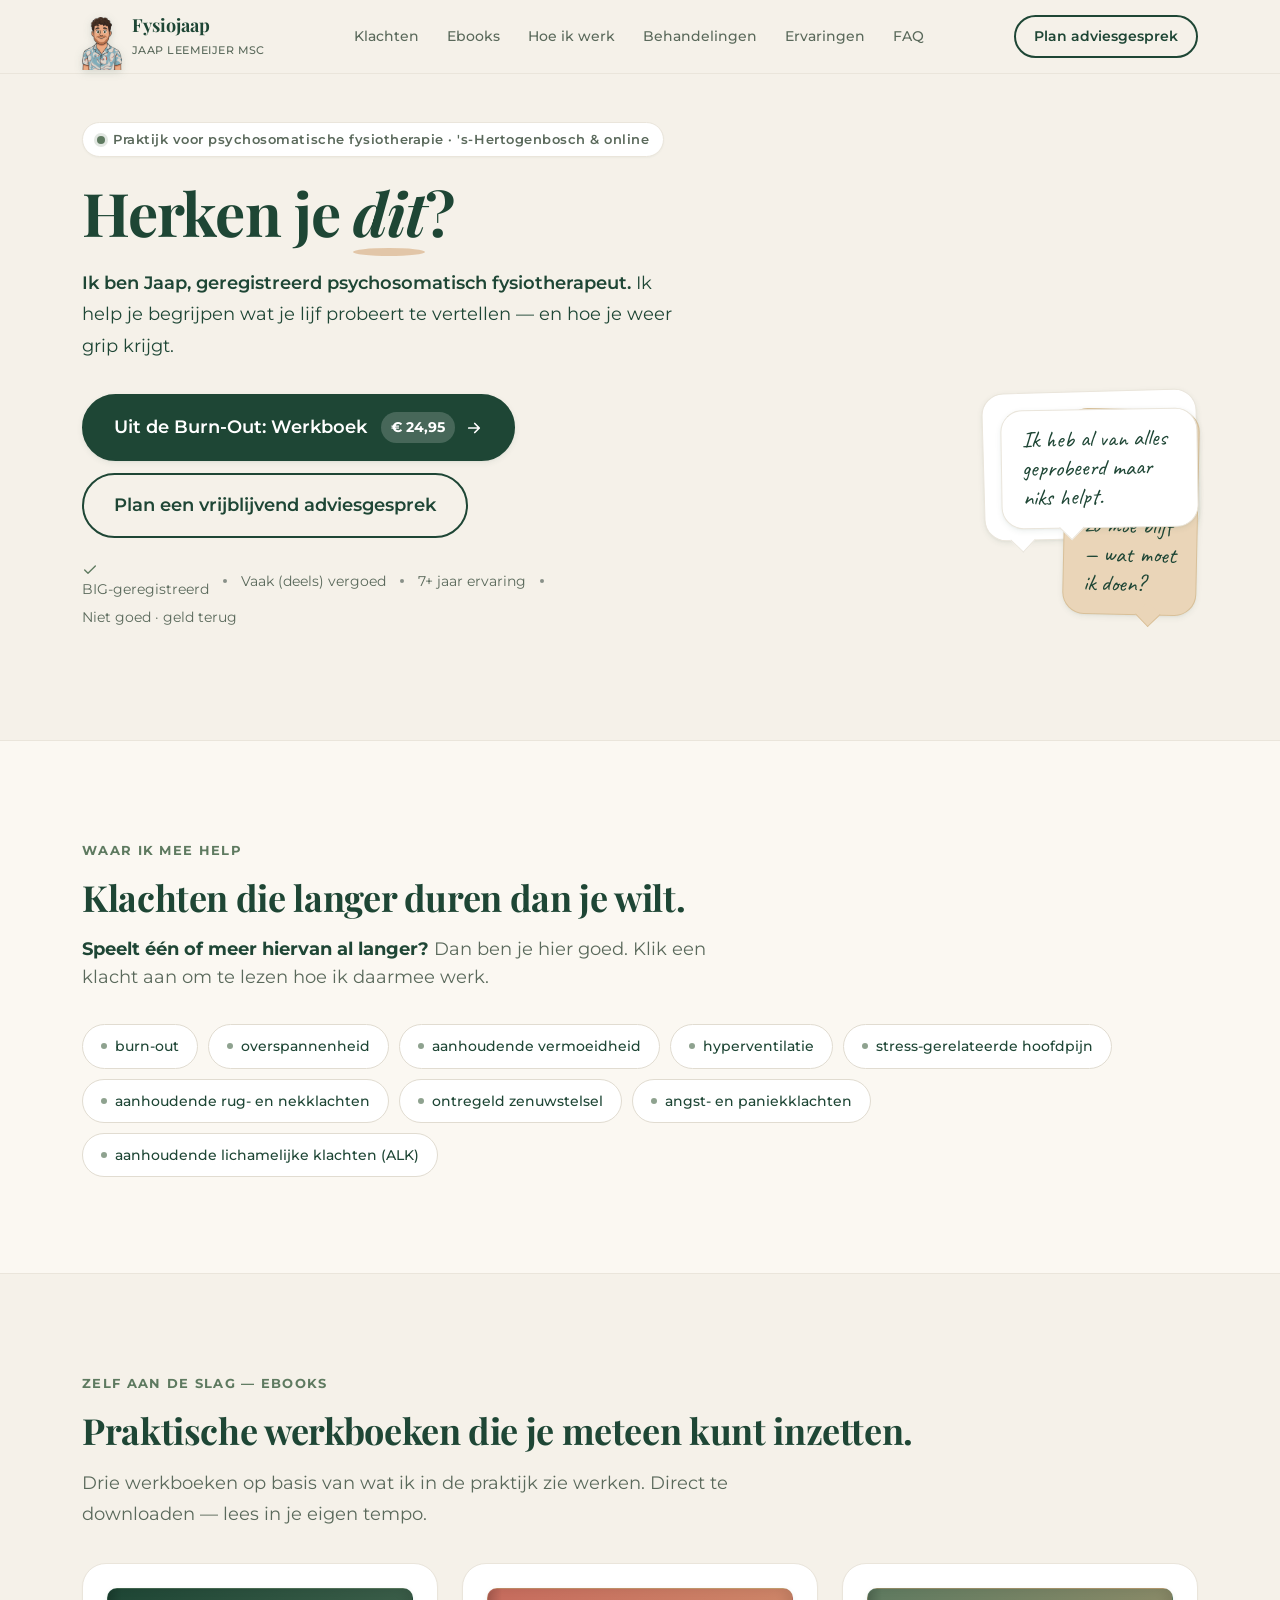
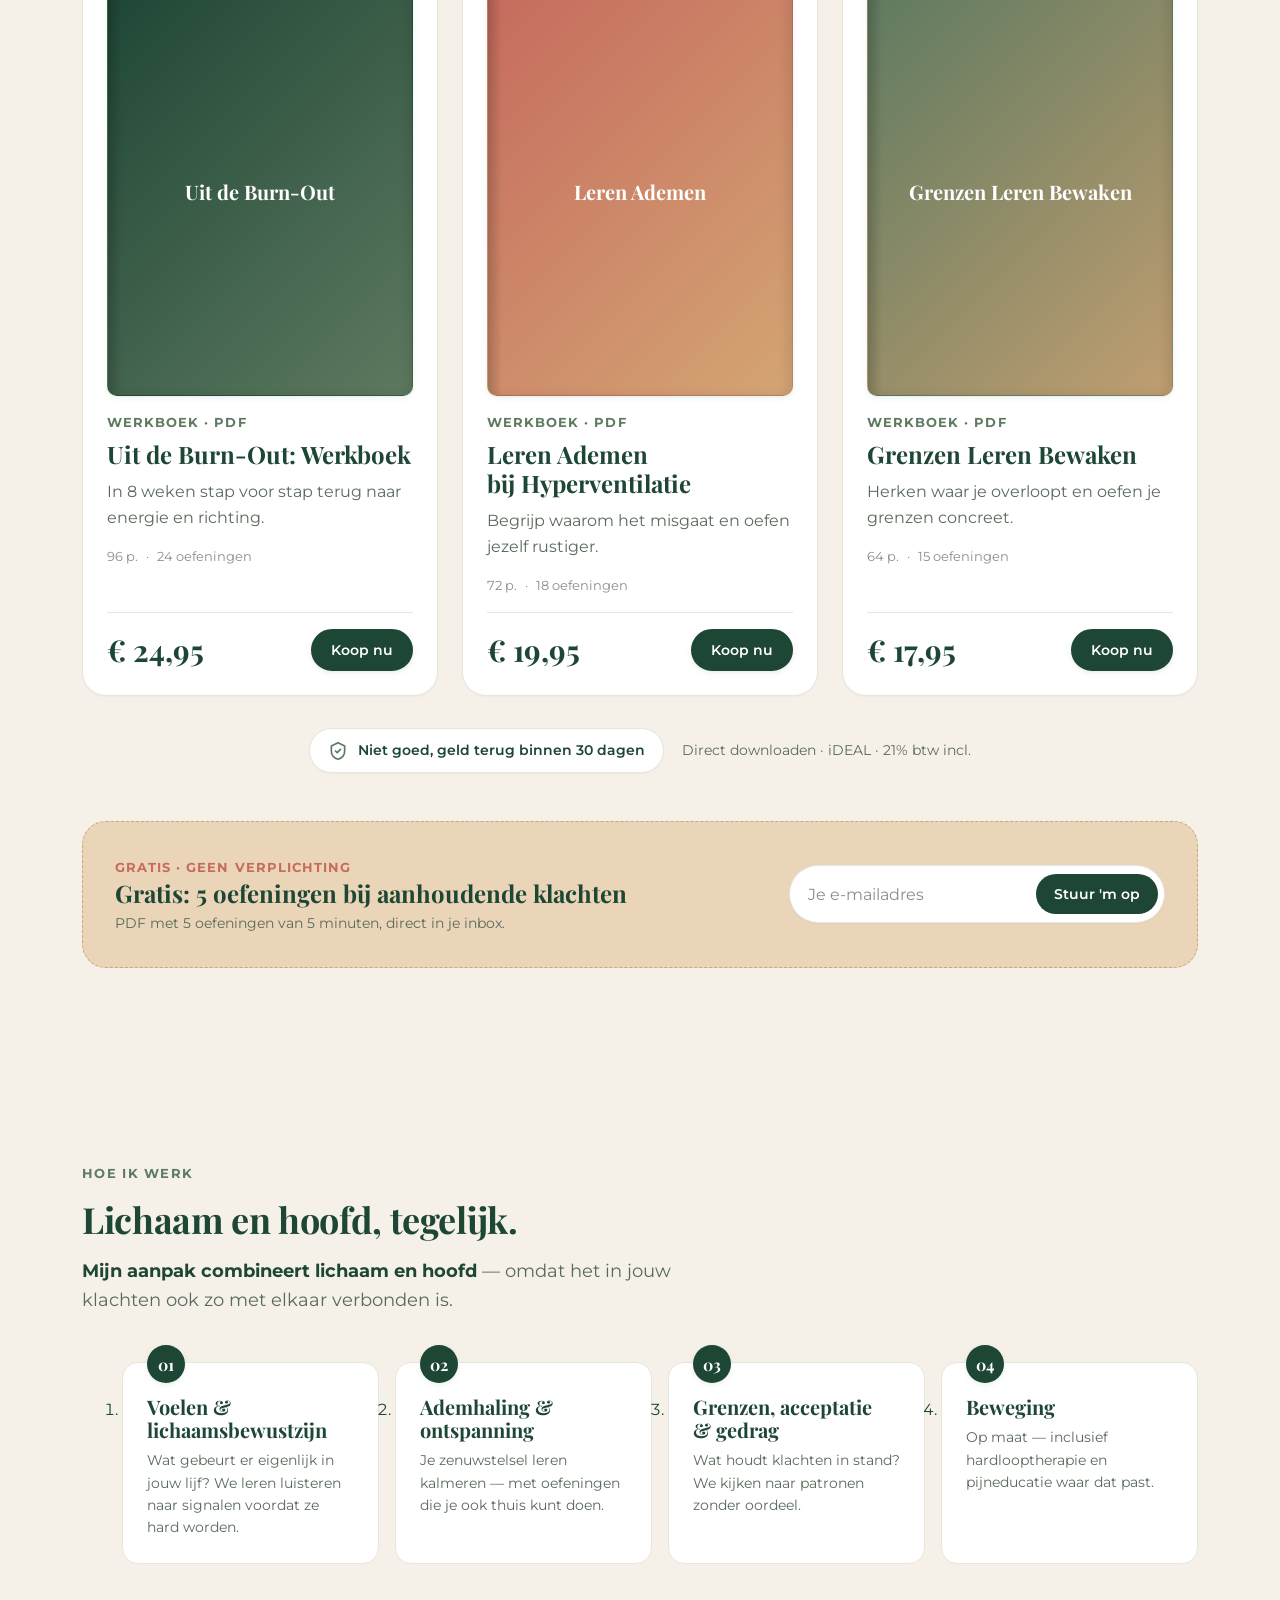
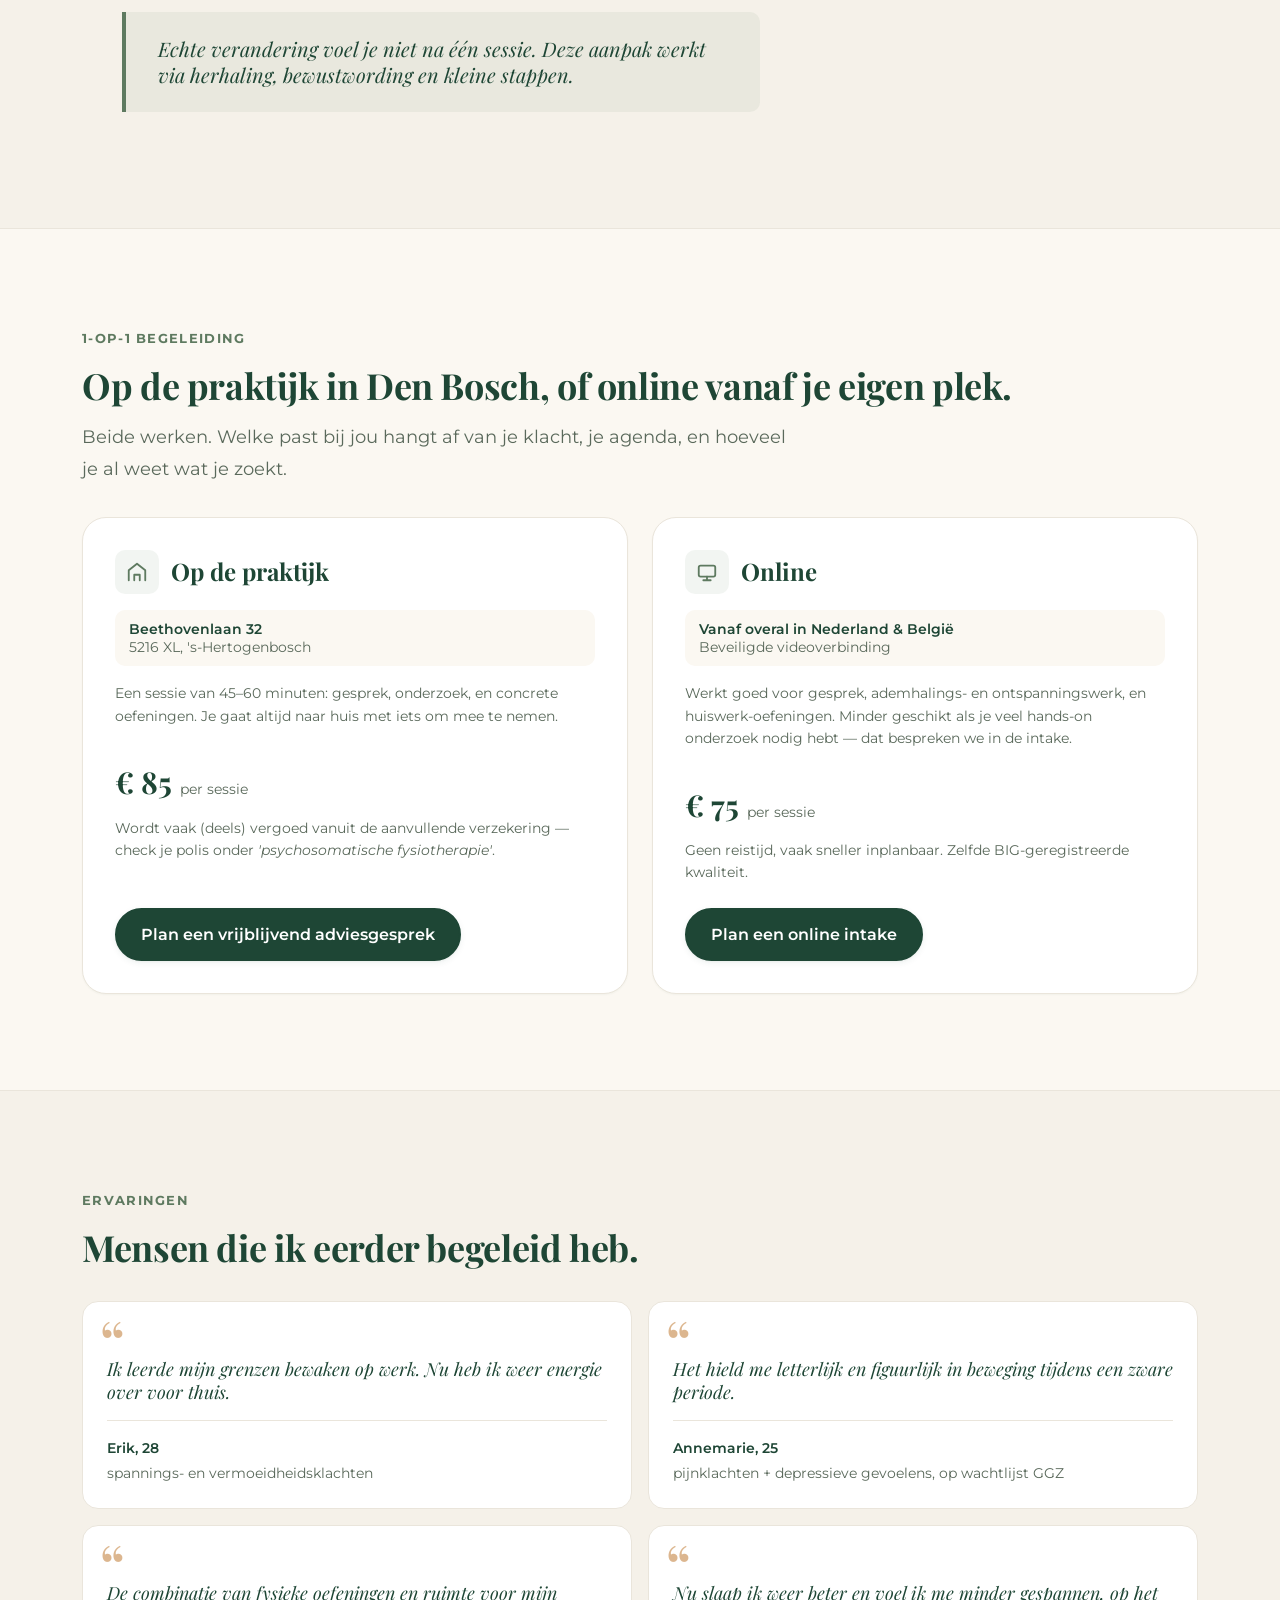
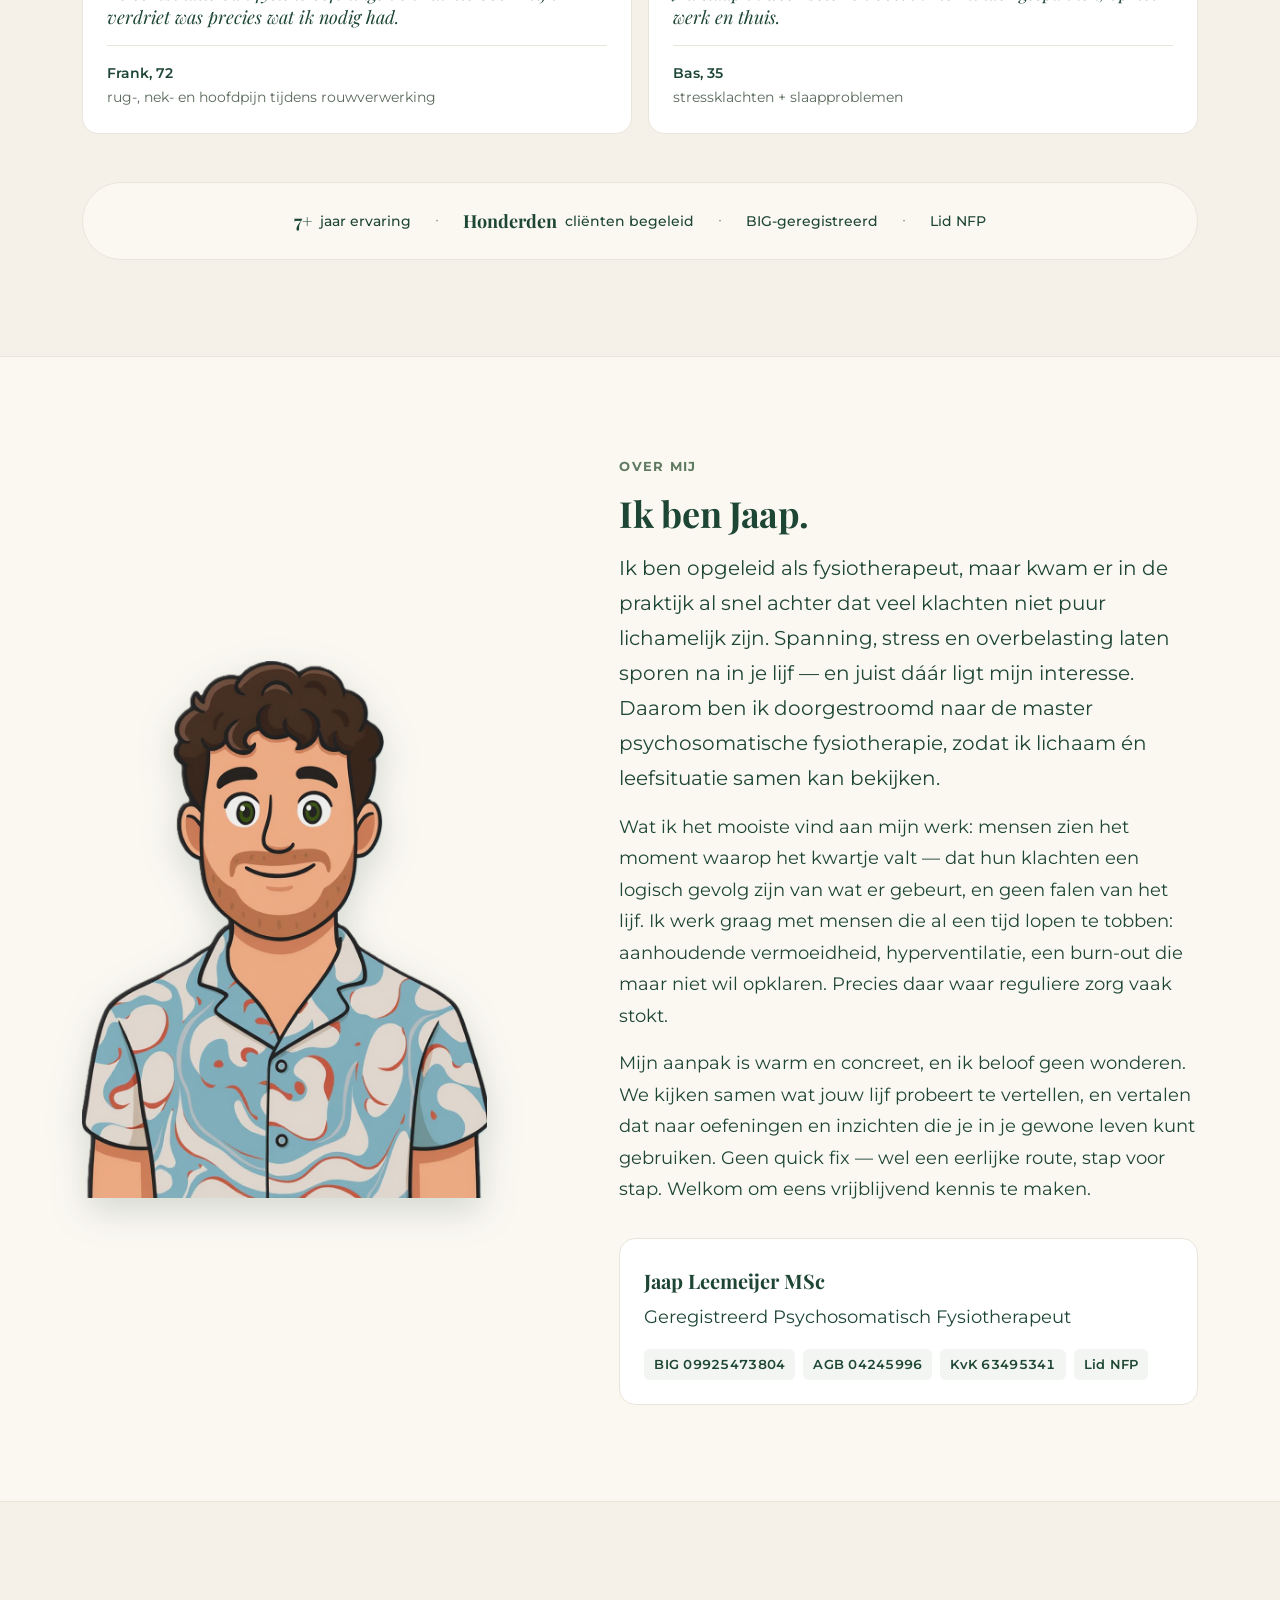
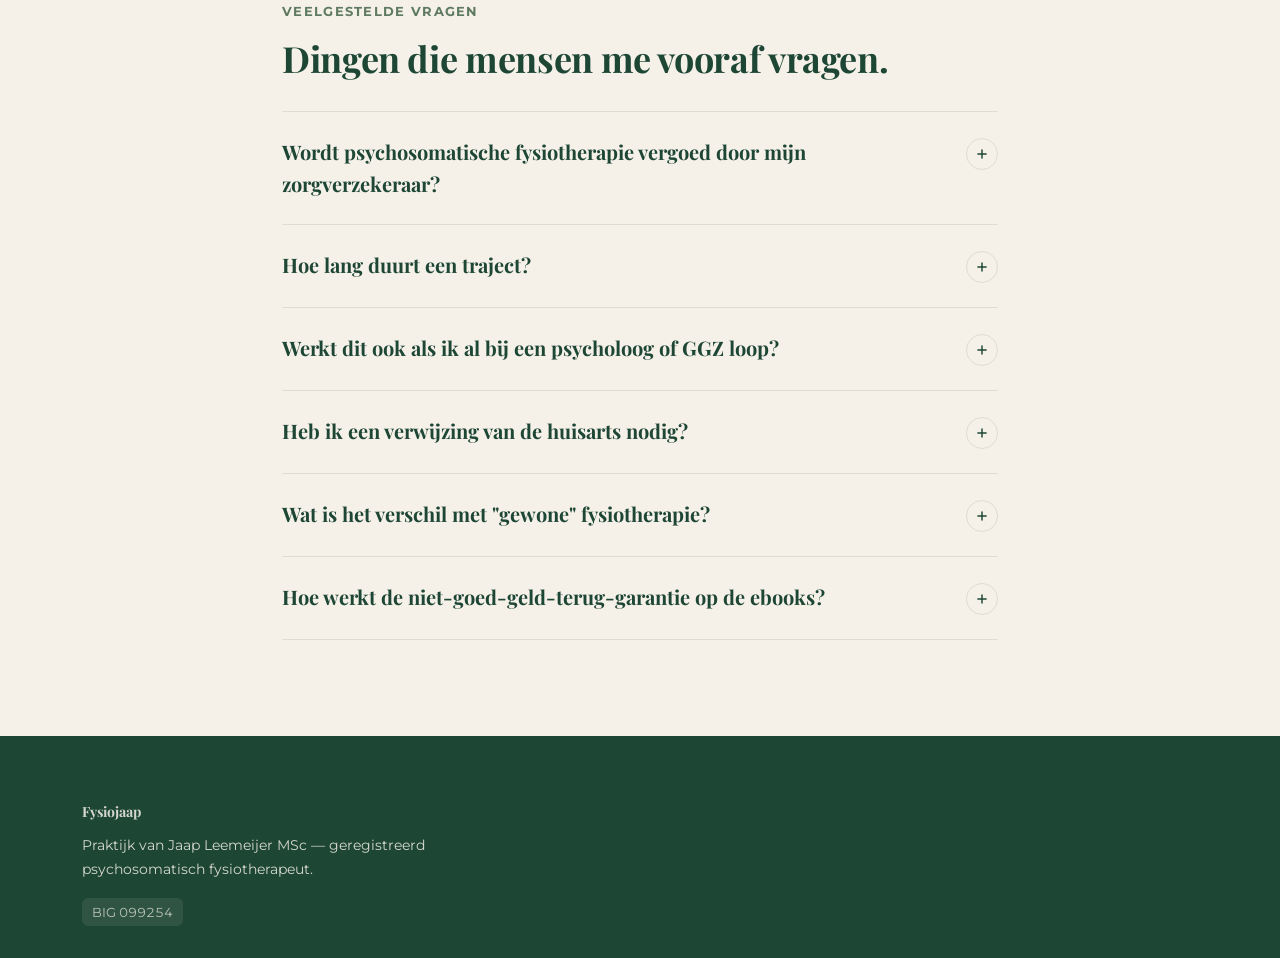
==== index.html @ c4013ccc "Fill placeholders: contact info, prices, ebooks, bio, FAQ (faked content — review before final)" ====
<!DOCTYPE html><html data-src-ver="214189f3" lang="nl-NL"><head>




<meta charset="utf-8">
<meta name="viewport" content="width=device-width, initial-scale=1">
<title>Fysiojaap — Jaap Leemeijer · Psychosomatisch fysiotherapeut</title>
<meta name="description" content="Hulp bij burn-out, aanhoudende klachten, stress en hyperventilatie. Ebooks, 1-op-1 sessies in Den Bosch of online. Jaap Leemeijer MSc, BIG-geregistreerd.">
<link rel="stylesheet" href="tokens.css">
<link rel="stylesheet" href="style.css">
</head>
<body data-cc-id="cc-1" style="cursor: crosshair;">

<a class="skip-link" href="#main">Naar hoofdinhoud</a>

<!-- ============ HEADER ============ -->
<header class="site-header" role="banner">
  <div class="wrap site-header__inner" data-cc-id="cc-9">
    <a class="brand" href="#top" aria-label="Fysiojaap home">
      <span class="brand__mark" aria-hidden="true"><img src="assets/jaap-portrait.png" alt=""></span>
      <span>
        <span class="brand__name">Fysiojaap</span>
        <span class="brand__sub">Jaap Leemeijer MSc</span>
      </span>
    </a>
    <nav class="site-header__nav" aria-label="Hoofdnavigatie">
      <a href="#klachten">Klachten</a>
      <a href="#ebooks">Ebooks</a>
      <a href="#werkwijze">Hoe ik werk</a>
      <a href="#behandelingen">Behandelingen</a>
      <a href="#ervaringen">Ervaringen</a>
      <a href="#faq">FAQ</a>
    </nav>
    <a class="btn btn--secondary btn--sm site-header__cta" href="#behandelingen" data-cc-id="cc-10">Plan adviesgesprek</a>
  </div>
</header>

<main id="main">

<!-- ============ 1. HERO ============ -->
<section class="hero" id="top" aria-labelledby="hero-title">
  <div class="wrap">
    <div class="hero__grid" data-cc-id="cc-5">

      <!-- LINKER KOLOM — tekst + CTA -->
      <div class="hero__text" data-cc-id="cc-3">
        <span class="hero__eyebrow">Praktijk voor psychosomatische fysiotherapie · 's-Hertogenbosch &amp; online</span>

        <h1 class="hero__title" id="hero-title" data-cc-id="cc-2">Herken je <em data-cc-id="cc-1">dit</em>?</h1>

        <!-- Inline versie voor mobiel; op desktop verborgen (bubbels staan naast portret) -->
        <div class="hero__thoughts hero__thoughts--inline" aria-hidden="true">
          <div class="thought thought--a">Ik heb al maanden klachten en weet niet meer wat ik moet doen.</div>
          <div class="thought thought--b">Ik begrijp niet waarom ik zo moe blijf — wat moet ik doen?</div>
          <div class="thought thought--c">Ik heb al van alles geprobeerd maar niks helpt.</div>
        </div>

        <p class="hero__intro">
          <strong data-cc-id="cc-4">Ik ben Jaap, geregistreerd psychosomatisch fysiotherapeut.</strong>
          Ik help je begrijpen wat je lijf probeert te vertellen — en hoe je weer grip krijgt.
        </p>

        <div class="hero__actions">
          <a class="btn btn--primary btn--lg" href="#ebooks">
            <span>Uit de Burn-Out: Werkboek</span>
            <span class="btn__price">€ 24,95</span>
            <svg class="btn__arrow" viewBox="0 0 24 24" aria-hidden="true"><path d="M5 12h14M13 6l6 6-6 6"></path></svg>
          </a>
          <a class="btn btn--secondary btn--lg" href="#behandelingen">Plan een vrijblijvend adviesgesprek</a>
        </div>

        <p class="hero__micro">
          <span>
            <svg viewBox="0 0 24 24" aria-hidden="true"><path d="M20 6 9 17l-5-5"></path></svg>
            BIG-geregistreerd
          </span>
          <span class="dot" aria-hidden="true"></span>
          <span>Vaak (deels) vergoed</span>
          <span class="dot" aria-hidden="true"></span>
          <span>7+ jaar ervaring</span>
          <span class="dot" aria-hidden="true"></span>
          <span>Niet goed · geld terug</span>
        </p>
      </div>

      <!-- RECHTER KOLOM — portret + bubbels op desktop -->
      <div class="portrait-wrap" data-cc-id="cc-6">
        <div class="hero__thoughts" aria-hidden="true">
          <div class="thought thought--a" data-cc-id="cc-3" style="">Ik heb al maanden klachten en weet niet meer wat ik moet doen.</div>
          <div class="thought thought--b">Ik begrijp niet waarom ik zo moe blijf — wat moet ik doen?</div>
          <div class="thought thought--c" data-cc-id="cc-8">Ik heb al van alles geprobeerd maar niks helpt.</div>
        </div>

        <figure class="portrait-placeholder" aria-hidden="true" hidden="" data-cc-id="cc-7" style="background-size: auto;"></figure>
      </div>

    </div>
  </div>
</section>

<!-- ============ 2. KLACHTHERKENNING ============ -->
<section class="section symptoms" id="klachten" aria-labelledby="klachten-title">
  <div class="wrap">
    <span class="section__eyebrow">Waar ik mee help</span>
    <h2 id="klachten-title">Klachten die langer duren dan je wilt.</h2>
    <p class="symptoms__intro">
      <strong>Speelt één of meer hiervan al langer?</strong> Dan ben je hier goed.
      Klik een klacht aan om te lezen hoe ik daarmee werk.
    </p>
    <div class="tag-cloud" role="list">
      <a class="tag" role="listitem" href="#werkwijze">burn-out</a>
      <a class="tag" role="listitem" href="#werkwijze">overspannenheid</a>
      <a class="tag" role="listitem" href="#werkwijze">aanhoudende vermoeidheid</a>
      <a class="tag" role="listitem" href="#werkwijze">hyperventilatie</a>
      <a class="tag" role="listitem" href="#werkwijze">stress-gerelateerde hoofdpijn</a>
      <a class="tag" role="listitem" href="#werkwijze">aanhoudende rug- en nekklachten</a>
      <a class="tag" role="listitem" href="#werkwijze">ontregeld zenuwstelsel</a>
      <a class="tag" role="listitem" href="#werkwijze">angst- en paniekklachten</a>
      <a class="tag" role="listitem" href="#werkwijze">aanhoudende lichamelijke klachten (ALK)</a>
    </div>
  </div>
</section>

<!-- ============ 3. EBOOKS ============ -->
<section class="section" id="ebooks" aria-labelledby="ebooks-title">
  <div class="wrap">
    <span class="section__eyebrow">Zelf aan de slag — ebooks</span>
    <h2 id="ebooks-title">Praktische werkboeken die je meteen kunt inzetten.</h2>
    <p class="section__lead">
      Drie werkboeken op basis van wat ik in de praktijk zie werken. Direct te downloaden — lees in je eigen tempo.
    </p>

    <div class="ebooks__grid">
      <article class="ebook">
        <div class="ebook__cover ebook__cover--1" aria-hidden="true">Uit de Burn-Out</div>
        <span class="ebook__eyebrow">Werkboek · PDF</span>
        <h3 class="ebook__title">Uit de Burn-Out: Werkboek</h3>
        <p class="ebook__promise">In 8 weken stap voor stap terug naar energie en richting.</p>
        <div class="ebook__meta">
          <span>96 p.</span>
          <span>·</span>
          <span>24 oefeningen</span>
        </div>
        <div class="ebook__foot">
          <span class="ebook__price">€ 24,95</span>
          <a class="btn btn--primary btn--sm" href="#" aria-label="Koop ebook 1">Koop nu</a>
        </div>
      </article>

      <article class="ebook">
        <div class="ebook__cover ebook__cover--2" aria-hidden="true">Leren Ademen</div>
        <span class="ebook__eyebrow">Werkboek · PDF</span>
        <h3 class="ebook__title">Leren Ademen bij Hyperventilatie</h3>
        <p class="ebook__promise">Begrijp waarom het misgaat en oefen jezelf rustiger.</p>
        <div class="ebook__meta">
          <span>72 p.</span>
          <span>·</span>
          <span>18 oefeningen</span>
        </div>
        <div class="ebook__foot">
          <span class="ebook__price">€ 19,95</span>
          <a class="btn btn--primary btn--sm" href="#" aria-label="Koop ebook 2">Koop nu</a>
        </div>
      </article>

      <article class="ebook">
        <div class="ebook__cover ebook__cover--3" aria-hidden="true">Grenzen Leren Bewaken</div>
        <span class="ebook__eyebrow">Werkboek · PDF</span>
        <h3 class="ebook__title">Grenzen Leren Bewaken</h3>
        <p class="ebook__promise">Herken waar je overloopt en oefen je grenzen concreet.</p>
        <div class="ebook__meta">
          <span>64 p.</span>
          <span>·</span>
          <span>15 oefeningen</span>
        </div>
        <div class="ebook__foot">
          <span class="ebook__price">€ 17,95</span>
          <a class="btn btn--primary btn--sm" href="#" aria-label="Koop ebook 3">Koop nu</a>
        </div>
      </article>
    </div>

    <div class="trust-row">
      <span class="trust-badge">
        <svg viewBox="0 0 24 24" aria-hidden="true"><path d="M12 2 4 6v6c0 5 3.5 8.5 8 10 4.5-1.5 8-5 8-10V6l-8-4Z"></path><path d="m9 12 2 2 4-4"></path></svg>
        Niet goed, geld terug binnen 30 dagen
      </span>
      <span>Direct downloaden · iDEAL · 21% btw incl.</span>
    </div>

    <!-- Lead-magnet strip — tertiair, bewust licht -->
    <aside class="leadmag" aria-labelledby="leadmag-title">
      <div>
        <span class="leadmag__label">Gratis · geen verplichting</span>
        <h3 class="leadmag__title" id="leadmag-title">Gratis: 5 oefeningen bij aanhoudende klachten</h3>
        <p class="leadmag__desc">PDF met 5 oefeningen van 5 minuten, direct in je inbox.</p>
      </div>
      <form class="leadmag__form" action="#" method="post" aria-label="Gratis oefeningen aanvragen">
        <label class="visually-hidden" for="leadmag-email" style="position:absolute;left:-9999px">E-mailadres</label>
        <input class="leadmag__input" id="leadmag-email" type="email" name="email" placeholder="Je e-mailadres" required="">
        <button class="leadmag__btn" type="submit">Stuur 'm op</button>
      </form>
    </aside>
  </div>
</section>

<!-- ============ 4. METHODE ============ -->
<section class="section" id="werkwijze" aria-labelledby="werkwijze-title">
  <div class="wrap">
    <span class="section__eyebrow">Hoe ik werk</span>
    <h2 id="werkwijze-title">Lichaam en hoofd, tegelijk.</h2>
    <p class="method__intro">
      <strong>Mijn aanpak combineert lichaam en hoofd</strong> — omdat het in jouw klachten ook zo met elkaar verbonden is.
    </p>

    <ol class="steps" role="list">
      <li class="step">
        <span class="step__num" aria-hidden="true"></span>
        <h3>Voelen &amp; lichaamsbewustzijn</h3>
        <p>Wat gebeurt er eigenlijk in jouw lijf? We leren luisteren naar signalen voordat ze hard worden.</p>
      </li>
      <li class="step">
        <span class="step__num" aria-hidden="true"></span>
        <h3>Ademhaling &amp; ontspanning</h3>
        <p>Je zenuwstelsel leren kalmeren — met oefeningen die je ook thuis kunt doen.</p>
      </li>
      <li class="step">
        <span class="step__num" aria-hidden="true"></span>
        <h3>Grenzen, acceptatie &amp; gedrag</h3>
        <p>Wat houdt klachten in stand? We kijken naar patronen zonder oordeel.</p>
      </li>
      <li class="step">
        <span class="step__num" aria-hidden="true"></span>
        <h3>Beweging</h3>
        <p>Op maat — inclusief hardlooptherapie en pijneducatie waar dat past.</p>
      </li>
    </ol>

    <blockquote class="method__outro">
      Echte verandering voel je niet na één sessie. Deze aanpak werkt via herhaling, bewustwording en kleine stappen.
    </blockquote>
  </div>
</section>

<!-- ============ 5. BEHANDELINGEN ============ -->
<section class="section" id="behandelingen" aria-labelledby="behandelingen-title" style="background: var(--c-cream-alt); border-block: 1px solid var(--c-border-light);">
  <div class="wrap">
    <span class="section__eyebrow">1-op-1 begeleiding</span>
    <h2 id="behandelingen-title">Op de praktijk in Den Bosch, of online vanaf je eigen plek.</h2>
    <p class="section__lead">Beide werken. Welke past bij jou hangt af van je klacht, je agenda, en hoeveel je al weet wat je zoekt.</p>

    <div class="treatments__grid">
      <article class="treatment">
        <div class="treatment__hd">
          <span class="treatment__icon" aria-hidden="true">
            <svg viewBox="0 0 24 24"><path d="M3 21V10l9-7 9 7v11"></path><path d="M9 21v-6h6v6"></path></svg>
          </span>
          <h3>Op de praktijk</h3>
        </div>
        <address class="treatment__addr">
          <strong>Beethovenlaan 32</strong>
          5216 XL, 's-Hertogenbosch
        </address>
        <p class="treatment__note">
          Een sessie van 45–60 minuten: gesprek, onderzoek, en concrete oefeningen. Je gaat altijd naar huis met iets om mee te nemen.
        </p>
        <div class="treatment__price-row">
          <span class="treatment__price">€ 85</span>
          <span class="treatment__unit">per sessie</span>
        </div>
        <p class="treatment__note">
          Wordt vaak (deels) vergoed vanuit de aanvullende verzekering — check je polis onder <em>'psychosomatische fysiotherapie'</em>.
        </p>
        <div class="treatment__actions">
          <a class="btn btn--primary" href="#">Plan een vrijblijvend adviesgesprek</a>
        </div>
      </article>

      <article class="treatment">
        <div class="treatment__hd">
          <span class="treatment__icon" aria-hidden="true">
            <svg viewBox="0 0 24 24"><rect x="3" y="5" width="18" height="12" rx="2"></rect><path d="M8 21h8M12 17v4"></path></svg>
          </span>
          <h3>Online</h3>
        </div>
        <address class="treatment__addr">
          <strong>Vanaf overal in Nederland &amp; België</strong>
          Beveiligde videoverbinding
        </address>
        <p class="treatment__note">
          Werkt goed voor gesprek, ademhalings- en ontspanningswerk, en huiswerk-oefeningen. Minder geschikt als je veel hands-on onderzoek nodig hebt — dat bespreken we in de intake.
        </p>
        <div class="treatment__price-row">
          <span class="treatment__price">€ 75</span>
          <span class="treatment__unit">per sessie</span>
        </div>
        <p class="treatment__note">
          Geen reistijd, vaak sneller inplanbaar. Zelfde BIG-geregistreerde kwaliteit.
        </p>
        <div class="treatment__actions">
          <a class="btn btn--primary" href="#">Plan een online intake</a>
        </div>
      </article>
    </div>
  </div>
</section>

<!-- ============ 6. ERVARINGEN ============ -->
<section class="section" id="ervaringen" aria-labelledby="ervaringen-title">
  <div class="wrap">
    <span class="section__eyebrow">Ervaringen</span>
    <h2 id="ervaringen-title">Mensen die ik eerder begeleid heb.</h2>

    <div class="testimonials__grid">
      <blockquote class="testimonial">
        <p>Ik leerde mijn grenzen bewaken op werk. Nu heb ik weer energie over voor thuis.</p>
        <cite><strong>Erik, 28</strong>spannings- en vermoeidheidsklachten</cite>
      </blockquote>

      <blockquote class="testimonial">
        <p>Het hield me letterlijk en figuurlijk in beweging tijdens een zware periode.</p>
        <cite><strong>Annemarie, 25</strong>pijnklachten + depressieve gevoelens, op wachtlijst GGZ</cite>
      </blockquote>

      <blockquote class="testimonial">
        <p>De combinatie van fysieke oefeningen en ruimte voor mijn verdriet was precies wat ik nodig had.</p>
        <cite><strong>Frank, 72</strong>rug-, nek- en hoofdpijn tijdens rouwverwerking</cite>
      </blockquote>

      <blockquote class="testimonial">
        <p>Nu slaap ik weer beter en voel ik me minder gespannen, op het werk en thuis.</p>
        <cite><strong>Bas, 35</strong>stressklachten + slaapproblemen</cite>
      </blockquote>
    </div>

    <div class="proof-row" role="list" aria-label="Ervaring en credentials">
      <span class="proof-row__item" role="listitem"><strong>7+</strong> jaar ervaring</span>
      <span class="proof-row__sep" aria-hidden="true">·</span>
      <span class="proof-row__item" role="listitem"><strong>Honderden</strong> cliënten begeleid</span>
      <span class="proof-row__sep" aria-hidden="true">·</span>
      <span class="proof-row__item" role="listitem">BIG-geregistreerd</span>
      <span class="proof-row__sep" aria-hidden="true">·</span>
      <span class="proof-row__item" role="listitem">Lid NFP</span>
    </div>
  </div>
</section>

<!-- ============ 7. OVER JAAP ============ -->
<section class="section about" id="over" aria-labelledby="over-title">
  <div class="wrap">
    <div class="about__grid">
      <div class="about__portrait">
        <figure class="portrait-placeholder portrait-placeholder--lg" aria-label="Getekend portret van Jaap — groter formaat">
          <img class="portrait-img" src="assets/jaap-portrait.png" alt="Jaap Leemeijer, getekend portret" width="880" height="1168">
        </figure>
      </div>

      <div class="about__body">
        <span class="section__eyebrow">Over mij</span>
        <h2 id="over-title">Ik ben Jaap.</h2>
        <p>Ik ben opgeleid als fysiotherapeut, maar kwam er in de praktijk al snel achter dat veel klachten niet puur lichamelijk zijn. Spanning, stress en overbelasting laten sporen na in je lijf — en juist dáár ligt mijn interesse. Daarom ben ik doorgestroomd naar de master psychosomatische fysiotherapie, zodat ik lichaam én leefsituatie samen kan bekijken.</p>
        <p>Wat ik het mooiste vind aan mijn werk: mensen zien het moment waarop het kwartje valt — dat hun klachten een logisch gevolg zijn van wat er gebeurt, en geen falen van het lijf. Ik werk graag met mensen die al een tijd lopen te tobben: aanhoudende vermoeidheid, hyperventilatie, een burn-out die maar niet wil opklaren. Precies daar waar reguliere zorg vaak stokt.</p>
        <p>Mijn aanpak is warm en concreet, en ik beloof geen wonderen. We kijken samen wat jouw lijf probeert te vertellen, en vertalen dat naar oefeningen en inzichten die je in je gewone leven kunt gebruiken. Geen quick fix — wel een eerlijke route, stap voor stap. Welkom om eens vrijblijvend kennis te maken.</p>

        <div class="credentials">
          <p class="credentials__name">Jaap Leemeijer MSc</p>
          <p class="credentials__title">Geregistreerd Psychosomatisch Fysiotherapeut</p>
          <ul class="credentials__list">
            <li>BIG 09925473804</li>
            <li>AGB 04245996</li>
            <li>KvK 63495341</li>
            <li>Lid NFP</li>
          </ul>
        </div>
      </div>
    </div>
  </div>
</section>

<!-- ============ 8. FAQ ============ -->
<section class="section" id="faq" aria-labelledby="faq-title">
  <div class="wrap wrap--narrow">
    <span class="section__eyebrow">Veelgestelde vragen</span>
    <h2 id="faq-title">Dingen die mensen me vooraf vragen.</h2>

    <div class="faq__list">
      <details class="faq__item">
        <summary class="faq__summary">
          Wordt psychosomatische fysiotherapie vergoed door mijn zorgverzekeraar?
          <span class="faq__icon" aria-hidden="true"><svg viewBox="0 0 24 24"><path d="M12 5v14M5 12h14"></path></svg></span>
        </summary>
        <div class="faq__body"><p>Meestal wel — psychosomatische fysiotherapie valt onder de aanvullende verzekering, niet onder de basisverzekering. Het aantal vergoede sessies verschilt per polis (vaak tussen de 9 en 40 behandelingen per jaar). Check bij je verzekeraar specifiek op 'psychosomatische fysiotherapie' of 'fysiotherapie aanvullend' en vraag ook of directe toegankelijkheid geldt. Twijfel je? Stuur me je polis dan kijk ik even mee.</p></div>
      </details>

      <details class="faq__item">
        <summary class="faq__summary">
          Hoe lang duurt een traject?
          <span class="faq__icon" aria-hidden="true"><svg viewBox="0 0 24 24"><path d="M12 5v14M5 12h14"></path></svg></span>
        </summary>
        <div class="faq__body"><p>Dat verschilt sterk per persoon. De meeste trajecten zitten tussen de 8 en 15 sessies, verspreid over 3 tot 6 maanden. Bij langdurige klachten zoals een forse burn-out of jarenlange hyperventilatie kan het langer duren. Ik beloof geen quick fix — we werken aan patronen die zich over jaren hebben opgebouwd, en dat kost tijd. Na de intake krijg je een realistische inschatting.</p></div>
      </details>

      <details class="faq__item">
        <summary class="faq__summary">
          Werkt dit ook als ik al bij een psycholoog of GGZ loop?
          <span class="faq__icon" aria-hidden="true"><svg viewBox="0 0 24 24"><path d="M12 5v14M5 12h14"></path></svg></span>
        </summary>
        <div class="faq__body"><p>Ja, heel goed zelfs — de twee vullen elkaar vaak aan. Een psycholoog of GGZ-behandelaar werkt voornamelijk via gesprek en cognitie; ik werk via het lijf en de signalen die het geeft. Als je al in behandeling bent, stem ik graag kort af met je hoofdbehandelaar zodat we niet langs elkaar heen werken. Psychosomatische fysiotherapie is geen vervanging van GGZ-zorg, wel een waardevolle aanvulling.</p></div>
      </details>

      <details class="faq__item">
        <summary class="faq__summary">
          Heb ik een verwijzing van de huisarts nodig?
          <span class="faq__icon" aria-hidden="true"><svg viewBox="0 0 24 24"><path d="M12 5v14M5 12h14"></path></svg></span>
        </summary>
        <div class="faq__body"><p>Nee, fysiotherapie is direct toegankelijk — je kunt gewoon een afspraak maken. In sommige gevallen vraagt je zorgverzekeraar toch om een verwijzing (bijvoorbeeld voor volledige vergoeding of bij een chronische indicatie). Vraag je huisarts dan om een verwijzing voor 'psychosomatische fysiotherapie' met een korte omschrijving van de klacht. Weet je het niet zeker? Plan eerst een adviesgesprek, dan kijken we samen wat handig is.</p></div>
      </details>

      <details class="faq__item">
        <summary class="faq__summary">
          Wat is het verschil met "gewone" fysiotherapie?
          <span class="faq__icon" aria-hidden="true"><svg viewBox="0 0 24 24"><path d="M12 5v14M5 12h14"></path></svg></span>
        </summary>
        <div class="faq__body"><p>Reguliere fysiotherapie richt zich vooral op het lichamelijke: spieren, gewrichten, houding. Psychosomatische fysiotherapie is een aparte masterspecialisatie (drie jaar extra) waarin je leert kijken naar het samenspel tussen lichaam, gedachten, emoties en leefsituatie. Dat helpt bij klachten waar 'alleen maar oefeningen' niet werkt — denk aan aanhoudende vermoeidheid waar geen fysieke oorzaak voor te vinden is, hyperventilatie, spanningshoofdpijn, of rug- en nekklachten die steeds terugkeren ondanks behandeling. Kortom: als het lichamelijke plaatje alleen niet het hele verhaal vertelt.</p></div>
      </details>

      <details class="faq__item">
        <summary class="faq__summary">
          Hoe werkt de niet-goed-geld-terug-garantie op de ebooks?
          <span class="faq__icon" aria-hidden="true"><svg viewBox="0 0 24 24"><path d="M12 5v14M5 12h14"></path></svg></span>
        </summary>
        <div class="faq__body"><p>30 dagen, geen vragen. Stuur één e-mail naar <a href="mailto:info@fysiojaap.nl">info@fysiojaap.nl</a> met je bestelnummer en je krijgt het bedrag teruggestort.</p></div>
      </details>
    </div>
  </div>
</section>

</main>

<!-- ============ 9. FOOTER ============ -->
<footer class="site-footer footer" role="contentinfo">
  <div class="wrap">
    <div class="footer__grid">
      <div>
        <p class="footer__brand-line">Fysiojaap</p>
        <p>Praktijk van Jaap Leemeijer MSc — geregistreerd psychosomatisch fysiotherapeut.</p>
        <div class="footer__creds">
          <span>BIG 099254
---- tokens.css ----
/*
 * Fysiojaap — Design tokens
 * These values are PLACEHOLDERS — triviaal vervangbaar door de bestaande
 * tokens uit tokens.css van het design system. Namen volgen de DS-conventie.
 * ========================================================================
 */

@import url('https://fonts.googleapis.com/css2?family=Montserrat:wght@400;500;600;700&family=Playfair+Display:wght@400;700&family=Caveat:wght@500;600&display=swap');

:root {
  /* ─── Colors ────────────────────────────────────────────────── */
  --c-forest:        #1E4635;   /* PLACEHOLDER — primary brand */
  --c-forest-deep:   #15362A;   /* PLACEHOLDER — hover / pressed */
  --c-sage:          #5E7A60;   /* PLACEHOLDER — secondary */
  --c-sage-hover:    #4a614c;   /* PLACEHOLDER */
  --c-amber:         #D4A574;   /* PLACEHOLDER — warm accent for lead-magnet / portrait bg */
  --c-amber-soft:    #EAD5B8;   /* PLACEHOLDER — tonal strip bg */
  --c-terracotta:    #C66B5D;   /* PLACEHOLDER — highlight / underline accent */

  --c-cream:         #F5F1E9;   /* PLACEHOLDER — page bg */
  --c-cream-alt:     #FBF8F2;   /* PLACEHOLDER — alt surface */
  --c-white:         #FFFFFF;

  --c-fg-1:          #1E4635;   /* PLACEHOLDER — primary text */
  --c-fg-2:          #5a695b;   /* PLACEHOLDER — secondary text */
  --c-fg-3:          #889088;   /* PLACEHOLDER — muted / captions */

  --c-border:        #E1DCD1;   /* PLACEHOLDER */
  --c-border-light:  #EAE5DB;   /* PLACEHOLDER */
  --c-focus-ring:    rgba(94,122,96,0.38); /* PLACEHOLDER */

  --c-accent-light:  rgba(94,122,96,0.08);
  --c-accent-med:    rgba(94,122,96,0.18);

  /* ─── Typography ────────────────────────────────────────────── */
  --ff-display:  'Playfair Display', Georgia, serif;
  --ff-body:     'Montserrat', -apple-system, BlinkMacSystemFont, 'Segoe UI', sans-serif;
  --ff-hand:     'Caveat', 'Playfair Display', cursive; /* PLACEHOLDER — handgeschreven tone voor gedachte-bubbels */

  --fw-normal:   400;
  --fw-medium:   500;
  --fw-semibold: 600;
  --fw-bold:     700;

  --fs-xs:    clamp(0.75rem,   0.70rem + 0.25vw, 0.8125rem);
  --fs-sm:    clamp(0.8125rem, 0.75rem + 0.30vw, 0.875rem);
  --fs-base:  clamp(0.9375rem, 0.875rem + 0.30vw, 1rem);
  --fs-md:    clamp(1.0625rem, 1.00rem + 0.30vw, 1.125rem);
  --fs-lg:    clamp(1.1875rem, 1.125rem + 0.30vw, 1.25rem);
  --fs-xl:    clamp(1.375rem,  1.25rem + 0.60vw, 1.5rem);
  --fs-2xl:   clamp(1.625rem,  1.5rem  + 0.60vw, 1.875rem);
  --fs-3xl:   clamp(1.875rem,  1.625rem + 1.25vw, 2.25rem);
  --fs-4xl:   clamp(2.25rem,   1.875rem + 2.5vw, 3.25rem);

  --lh-tight:    1.15;
  --lh-snug:     1.3;
  --lh-base:     1.6;
  --lh-relaxed:  1.75;

  /* ─── Spacing ───────────────────────────────────────────────── */
  --s-xs:   0.25rem;
  --s-sm:   0.5rem;
  --s-md:   1rem;
  --s-lg:   1.5rem;
  --s-xl:   2rem;
  --s-2xl:  3rem;
  --s-3xl:  4rem;
  --s-4xl:  6rem;

  /* ─── Radii ─────────────────────────────────────────────────── */
  --r-sm:    6px;
  --r-md:    10px;
  --r-lg:    16px;
  --r-xl:    24px;
  --r-2xl:   32px;
  --r-pill:  999px;

  /* ─── Shadows (forest-tinted) ───────────────────────────────── */
  --sh-xs:   0 1px 2px rgba(30,70,53,0.04);
  --sh-sm:   0 2px 6px rgba(30,70,53,0.07), 0 1px 2px rgba(30,70,53,0.04);
  --sh-md:   0 6px 16px rgba(30,70,53,0.09), 0 2px 6px rgba(30,70,53,0.05);
  --sh-lg:   0 14px 32px rgba(30,70,53,0.12), 0 4px 10px rgba(30,70,53,0.06);

  /* ─── Motion ────────────────────────────────────────────────── */
  --ease-smooth:  cubic-bezier(0.4, 0, 0.2, 1);
  --ease-spring:  cubic-bezier(0.34, 1.56, 0.64, 1);
  --dur-fast:     180ms;
  --dur-mod:      320ms;

  /* ─── Layout ────────────────────────────────────────────────── */
  --container:    1180px;
  --container-narrow: 780px;
}
---- style.css ----
/*
 * Fysiojaap — one-pager
 * BEM-achtige class-namen, vanilla CSS. Tokens uit tokens.css.
 * Mobile-first, opgeschaald vanaf 640 / 900 / 1100.
 */

*, *::before, *::after { box-sizing: border-box; }
html { -webkit-text-size-adjust: 100%; scroll-behavior: smooth; }
body {
  margin: 0;
  background: var(--c-cream);
  color: var(--c-fg-1);
  font-family: var(--ff-body);
  font-size: var(--fs-base);
  line-height: var(--lh-base);
  -webkit-font-smoothing: antialiased;
  text-rendering: optimizeLegibility;
}
img, svg { display: block; max-width: 100%; }
a { color: var(--c-forest); text-decoration: none; }
a:hover { text-decoration: underline; text-underline-offset: 3px; }
p { margin: 0 0 var(--s-md); }

h1, h2, h3, h4 {
  font-family: var(--ff-display);
  color: var(--c-fg-1);
  line-height: var(--lh-tight);
  margin: 0 0 var(--s-md);
  font-weight: var(--fw-bold);
  text-wrap: balance;
}
h1 { font-size: var(--fs-4xl); letter-spacing: -0.015em; }
h2 { font-size: var(--fs-3xl); letter-spacing: -0.01em; }
h3 { font-size: var(--fs-xl); }
h4 { font-size: var(--fs-lg); }

:focus-visible {
  outline: none;
  box-shadow: 0 0 0 3px var(--c-focus-ring);
  border-radius: var(--r-sm);
}

/* Skip link */
.skip-link {
  position: absolute; left: -9999px; top: 0;
  background: var(--c-forest); color: var(--c-white);
  padding: 10px 16px; border-radius: 0 0 var(--r-md) 0;
  font-weight: var(--fw-semibold); z-index: 100;
}
.skip-link:focus { left: 0; }

/* ===== Containers ===== */
.wrap   { width: 100%; max-width: var(--container); margin-inline: auto; padding-inline: var(--s-lg); }
.wrap--narrow { max-width: var(--container-narrow); }
@media (min-width: 700px) { .wrap { padding-inline: var(--s-xl); } }

/* ===== Header ===== */
.site-header {
  position: sticky; top: 0; z-index: 40;
  background: rgba(245,241,233,0.78);
  backdrop-filter: saturate(140%) blur(10px);
  -webkit-backdrop-filter: saturate(140%) blur(10px);
  border-bottom: 1px solid var(--c-border-light);
}
.site-header__inner {
  display: flex; align-items: center; justify-content: space-between;
  gap: var(--s-md); padding-block: 14px;
}
.brand { display: inline-flex; align-items: center; gap: 10px; color: var(--c-fg-1); text-decoration: none; }
.brand:hover { text-decoration: none; }
.brand__mark {
  width: 40px; height: 40px;
  display: grid; place-items: center;
  overflow: visible;
  flex-shrink: 0;
}
.brand__mark img {
  width: 100%;
  height: 100%;
  display: block;
  object-fit: contain;
  object-position: center;
  filter: drop-shadow(0 2px 4px rgba(30,70,53,0.15));
}
.brand__name { font-family: var(--ff-display); font-weight: var(--fw-bold); font-size: 18px; line-height: 1; }
.brand__sub { display: block; font-family: var(--ff-body); font-weight: var(--fw-medium); font-size: 11px; color: var(--c-fg-2); letter-spacing: 0.04em; text-transform: uppercase; margin-top: 2px; }

.site-header__nav { display: none; gap: 4px; }
@media (min-width: 900px) {
  .site-header__nav { display: flex; }
}
.site-header__nav a {
  font-size: var(--fs-sm); font-weight: var(--fw-medium);
  color: var(--c-fg-2); padding: 8px 12px; border-radius: var(--r-sm);
  transition: color var(--dur-fast) var(--ease-smooth), background var(--dur-fast) var(--ease-smooth);
}
.site-header__nav a:hover { color: var(--c-fg-1); background: var(--c-accent-light); text-decoration: none; }

.site-header__cta { display: none; }
@media (min-width: 900px) { .site-header__cta { display: inline-flex; } }

/* ===== Buttons ===== */
.btn {
  --btn-bg: var(--c-forest);
  --btn-fg: var(--c-white);
  --btn-border: var(--c-forest);
  display: inline-flex; align-items: center; justify-content: center; gap: 10px;
  min-height: 48px; padding: 12px 24px;
  font-family: var(--ff-body); font-size: var(--fs-base); font-weight: var(--fw-semibold);
  background: var(--btn-bg); color: var(--btn-fg);
  border: 2px solid var(--btn-border); border-radius: var(--r-pill);
  cursor: pointer; text-decoration: none; text-align: center;
  transition: transform var(--dur-fast) var(--ease-smooth),
              background var(--dur-fast) var(--ease-smooth),
              box-shadow var(--dur-fast) var(--ease-smooth),
              border-color var(--dur-fast) var(--ease-smooth);
  box-shadow: var(--sh-sm);
}
.btn:hover { transform: translateY(-2px); box-shadow: var(--sh-md); text-decoration: none; }
.btn:active { transform: translateY(0); box-shadow: var(--sh-xs); }

.btn--primary { --btn-bg: var(--c-forest); --btn-border: var(--c-forest); --btn-fg: var(--c-white); }
.btn--primary:hover { --btn-bg: var(--c-forest-deep); --btn-border: var(--c-forest-deep); }

.btn--secondary {
  --btn-bg: transparent; --btn-fg: var(--c-forest); --btn-border: var(--c-forest);
  box-shadow: none;
}
.btn--secondary:hover { --btn-bg: var(--c-forest); --btn-fg: var(--c-white); }

.btn--ghost {
  --btn-bg: transparent; --btn-fg: var(--c-forest); --btn-border: transparent;
  box-shadow: none; text-decoration: underline; text-underline-offset: 4px;
}
.btn--ghost:hover { --btn-bg: var(--c-accent-light); text-decoration: underline; }

.btn--sm { min-height: 40px; padding: 8px 18px; font-size: var(--fs-sm); }
.btn--lg { min-height: 56px; padding: 16px 30px; font-size: var(--fs-md); }
.btn--block { width: 100%; }

.btn__price {
  display: inline-flex; align-items: center;
  padding: 4px 10px; margin-left: 4px;
  background: rgba(255,255,255,0.18); color: inherit;
  border-radius: var(--r-pill);
  font-size: var(--fs-sm); font-weight: var(--fw-bold);
}
.btn--secondary .btn__price { background: var(--c-accent-light); color: var(--c-forest); }

/* Arrow glyph on primary */
.btn__arrow { width: 18px; height: 18px; stroke: currentColor; stroke-width: 2.25; fill: none; stroke-linecap: round; stroke-linejoin: round; transition: transform var(--dur-fast) var(--ease-smooth); }
.btn:hover .btn__arrow { transform: translateX(3px); }

/* ===== Sections ===== */
.section { padding-block: var(--s-3xl); }
@media (min-width: 900px) { .section { padding-block: var(--s-4xl); } }

.section__eyebrow {
  display: inline-block;
  font-family: var(--ff-body); font-size: var(--fs-xs); font-weight: var(--fw-bold);
  color: var(--c-sage); letter-spacing: 0.1em; text-transform: uppercase;
  margin-bottom: var(--s-md);
}
.section__lead { font-size: var(--fs-md); color: var(--c-fg-2); max-width: 60ch; line-height: var(--lh-relaxed); }

/* =========================================================
   1. HERO
   ========================================================= */
.hero { padding: var(--s-xl) 0 var(--s-3xl); position: relative; overflow: hidden; }
@media (min-width: 900px) { .hero { padding: var(--s-2xl) 0 var(--s-4xl); } }

.hero__grid {
  display: grid; gap: var(--s-xl);
  grid-template-columns: 1fr;
  align-items: start;
}
@media (min-width: 900px) {
  .hero__grid { grid-template-columns: minmax(0, 1.15fr) minmax(0, 0.85fr); gap: var(--s-3xl); align-items: center; }
}

.hero__eyebrow {
  display: inline-flex; align-items: center; gap: 8px;
  padding: 6px 14px;
  background: var(--c-white);
  border: 1px solid var(--c-border-light);
  border-radius: var(--r-pill);
  font-size: var(--fs-xs); font-weight: var(--fw-semibold);
  color: var(--c-fg-2); letter-spacing: 0.04em;
  box-shadow: var(--sh-xs);
  margin-bottom: var(--s-lg);
}
.hero__eyebrow::before {
  content: ''; width: 8px; height: 8px; border-radius: 50%;
  background: var(--c-sage);
  box-shadow: 0 0 0 3px var(--c-accent-med);
}

.hero__title {
  font-size: clamp(2.25rem, 1.5rem + 4vw, 3.75rem);
  line-height: 1.05;
  margin-bottom: var(--s-lg);
}
.hero__title em {
  font-style: italic; color: var(--c-forest);
  position: relative; white-space: nowrap;
}
.hero__title em::after {
  content: ''; position: absolute; left: 0; right: 0; bottom: -4px;
  height: 8px;
  background: var(--c-amber);
  border-radius: 50%;
  opacity: 0.55;
  z-index: -1;
}

.hero__intro {
  font-size: var(--fs-md); color: var(--c-fg-1);
  max-width: 52ch; line-height: var(--lh-relaxed);
  margin-bottom: var(--s-xl);
}
.hero__intro strong { color: var(--c-forest); font-weight: var(--fw-semibold); }

.hero__actions {
  display: flex; flex-wrap: wrap; gap: 12px;
  margin-bottom: var(--s-lg);
}

.hero__micro {
  display: flex; flex-wrap: wrap; align-items: center; gap: 6px 14px;
  font-size: var(--fs-sm); color: var(--c-fg-2);
}
.hero__micro .dot { width: 4px; height: 4px; border-radius: 50%; background: var(--c-fg-3); display: inline-block; }
.hero__micro svg { width: 16px; height: 16px; stroke: var(--c-sage); stroke-width: 2; fill: none; stroke-linecap: round; stroke-linejoin: round; vertical-align: -3px; margin-right: 4px; }

/* ----- Gedachte-bubbels (asymmetrisch rond portret) ----- */
.hero__thoughts {
  position: relative;
  margin: var(--s-lg) 0 var(--s-xl);
  min-height: 180px;
}
.thought {
  position: relative;
  display: inline-block;
  padding: 14px 20px 16px;
  background: var(--c-white);
  border: 1px solid var(--c-border-light);
  border-radius: 22px;
  font-family: var(--ff-hand);
  font-size: clamp(1.15rem, 1.05rem + 0.5vw, 1.45rem);
  line-height: 1.25;
  color: var(--c-fg-1);
  box-shadow: var(--sh-sm);
  max-width: 24ch;
}
.thought::after {
  content: ''; position: absolute;
  width: 18px; height: 18px;
  background: var(--c-white);
  border-right: 1px solid var(--c-border-light);
  border-bottom: 1px solid var(--c-border-light);
}
.thought--a {
  margin-left: 0; margin-right: auto;
  transform: rotate(-1.6deg);
  background: var(--c-white);
}
.thought--a::after { left: 28px; bottom: -9px; transform: rotate(45deg); }

.thought--b {
  margin: -6px 0 0 auto;
  transform: rotate(1.2deg);
  background: var(--c-amber-soft);
  border-color: #d9c099;
}
.thought--b::after { right: 38px; bottom: -9px; transform: rotate(45deg); background: var(--c-amber-soft); border-color: #d9c099; }

.thought--c {
  margin-left: 8%;
  transform: rotate(-0.9deg);
  background: var(--c-white);
}
.thought--c::after { left: 60px; bottom: -9px; transform: rotate(45deg); }

.thought + .thought { margin-top: 18px; }

/* ----- Portret ----- */
.portrait-wrap {
  position: relative;
  display: grid; place-items: center;
  padding-block: var(--s-md);
}
.portrait-wrap::before { content: none; }
.portrait-placeholder {
  position: relative; z-index: 1;
  margin: 0;
  width: min(82%, 360px);
  background: transparent;
  border: 0;
  box-shadow: none;
  display: grid; place-items: center;
  overflow: visible;
}
.portrait-placeholder--lg {
  width: min(92%, 420px);
}

/* Cartoon-portret image */
.portrait-img {
  width: 100%;
  height: auto;
  display: block;
  position: relative;
  z-index: 1;
  filter: drop-shadow(0 12px 18px rgba(30,70,53,0.18));
}

/* Dotted pattern overlay removed — portret staat vrij */
.portrait-placeholder::after { content: none; }

.portrait-caption {
  position: absolute; bottom: 12px; right: 14px;
  font-family: var(--ff-hand); font-size: 1.05rem;
  color: var(--c-forest);
  background: var(--c-white); border: 1px solid var(--c-border-light);
  border-radius: var(--r-pill);
  padding: 4px 12px;
  box-shadow: var(--sh-xs);
  transform: rotate(3deg);
  z-index: 2;
}

/* Desktop: plaats bubbels NAAST het portret i.p.v. stack */
@media (min-width: 900px) {
  .hero__thoughts {
    position: absolute;
    inset: 0;
    pointer-events: none;
    min-height: 0;
  }
  .hero__thoughts .thought { pointer-events: auto; position: absolute; }
  .thought--a { top: 4%; left: 52%; max-width: 22ch; }
  .thought--b { top: 38%; left: 70%; max-width: 20ch; background: var(--c-amber-soft); }
  .thought--c { top: 72%; left: 48%; max-width: 22ch; }
  /* Hide stacked version in the text column on desktop */
  .hero__thoughts--inline { display: none; }
}

/* =========================================================
   2. KLACHTHERKENNING — tags
   ========================================================= */
.symptoms { background: var(--c-cream-alt); border-block: 1px solid var(--c-border-light); }
.symptoms__intro { font-size: var(--fs-md); color: var(--c-fg-2); max-width: 52ch; margin-bottom: var(--s-xl); }
.symptoms__intro strong { color: var(--c-fg-1); }

.tag-cloud {
  display: flex; flex-wrap: wrap; gap: 10px;
}
.tag {
  display: inline-flex; align-items: center; gap: 8px;
  min-height: 44px; padding: 10px 18px;
  background: var(--c-white);
  border: 1.5px solid var(--c-border);
  border-radius: var(--r-pill);
  font-family: var(--ff-body); font-size: var(--fs-sm); font-weight: var(--fw-medium);
  color: var(--c-fg-1); text-decoration: none;
  transition: all var(--dur-fast) var(--ease-smooth);
  cursor: pointer;
}
.tag:hover {
  border-color: var(--c-sage); background: var(--c-accent-light);
  color: var(--c-forest); text-decoration: none;
  transform: translateY(-1px);
  box-shadow: var(--sh-xs);
}
.tag::before {
  content: ''; width: 6px; height: 6px; border-radius: 50%;
  background: var(--c-sage); opacity: 0.7;
}

/* =========================================================
   3. EBOOKS
   ========================================================= */
.ebooks__grid {
  display: grid; gap: var(--s-lg);
  grid-template-columns: 1fr;
  margin-top: var(--s-xl);
}
@media (min-width: 700px) { .ebooks__grid { grid-template-columns: repeat(3, 1fr); } }

.ebook {
  display: flex; flex-direction: column;
  background: var(--c-white);
  border: 1px solid var(--c-border-light);
  border-radius: var(--r-xl);
  padding: var(--s-lg);
  box-shadow: var(--sh-xs);
  transition: transform var(--dur-fast) var(--ease-smooth), box-shadow var(--dur-fast) var(--ease-smooth), border-color var(--dur-fast) var(--ease-smooth);
}
.ebook:hover { transform: translateY(-3px); box-shadow: var(--sh-md); border-color: var(--c-accent-med); }

.ebook__cover {
  aspect-ratio: 3 / 4;
  border-radius: var(--r-md);
  margin-bottom: var(--s-md);
  position: relative; overflow: hidden;
  display: grid; place-items: center;
  color: var(--c-white);
  font-family: var(--ff-display); font-weight: var(--fw-bold); font-size: var(--fs-lg);
  text-align: center; padding: var(--s-md);
  line-height: 1.2;
  border: 1px solid rgba(30,70,53,0.1);
  box-shadow: inset -6px 0 10px rgba(0,0,0,0.08), var(--sh-sm);
}
.ebook__cover::before {
  content: ''; position: absolute; left: 0; top: 0; bottom: 0; width: 14px;
  background: linear-gradient(90deg, rgba(0,0,0,0.18), transparent);
}
.ebook__cover--1 { background: linear-gradient(135deg, var(--c-forest) 0%, var(--c-sage) 100%); }
.ebook__cover--2 { background: linear-gradient(135deg, var(--c-terracotta) 0%, var(--c-amber) 100%); }
.ebook__cover--3 { background: linear-gradient(135deg, var(--c-sage) 0%, var(--c-amber) 120%); }

.ebook__eyebrow {
  font-size: var(--fs-xs); font-weight: var(--fw-bold);
  color: var(--c-sage); letter-spacing: 0.08em; text-transform: uppercase;
  margin-bottom: 8px;
}
.ebook__title { font-family: var(--ff-display); font-size: var(--fs-xl); line-height: 1.2; margin: 0 0 10px; }
.ebook__promise { font-size: var(--fs-base); color: var(--c-fg-2); line-height: var(--lh-base); margin: 0 0 var(--s-md); }
.ebook__meta {
  display: flex; flex-wrap: wrap; gap: 8px;
  font-size: var(--fs-xs); color: var(--c-fg-3);
  margin-bottom: var(--s-md);
}
.ebook__meta span { display: inline-flex; align-items: center; gap: 4px; }

.ebook__foot {
  margin-top: auto;
  display: flex; align-items: center; justify-content: space-between; gap: var(--s-sm);
  padding-top: var(--s-md); border-top: 1px solid var(--c-border-light);
}
.ebook__price {
  font-family: var(--ff-display); font-size: var(--fs-2xl); font-weight: var(--fw-bold);
  color: var(--c-forest); line-height: 1;
}

.trust-row {
  display: flex; flex-wrap: wrap; align-items: center; justify-content: center;
  gap: 10px 18px;
  margin-top: var(--s-xl);
  font-size: var(--fs-sm); color: var(--c-fg-2);
  text-align: center;
}
.trust-badge {
  display: inline-flex; align-items: center; gap: 10px;
  padding: 10px 18px;
  background: var(--c-white); border: 1px solid var(--c-border-light);
  border-radius: var(--r-pill);
  font-weight: var(--fw-semibold); color: var(--c-forest);
  box-shadow: var(--sh-xs);
}
.trust-badge svg { width: 20px; height: 20px; stroke: var(--c-sage); stroke-width: 2; fill: none; stroke-linecap: round; stroke-linejoin: round; }

/* Lead-magnet strip */
.leadmag {
  margin-top: var(--s-2xl);
  background: var(--c-amber-soft);
  border: 1px dashed #c9a876;
  border-radius: var(--r-xl);
  padding: var(--s-xl);
  display: grid; gap: var(--s-md);
  grid-template-columns: 1fr;
  align-items: center;
}
@media (min-width: 800px) { .leadmag { grid-template-columns: 1fr auto; } }

.leadmag__label { font-size: var(--fs-xs); font-weight: var(--fw-bold); color: var(--c-terracotta); letter-spacing: 0.08em; text-transform: uppercase; margin-bottom: 4px; }
.leadmag__title { font-family: var(--ff-display); font-size: var(--fs-xl); line-height: 1.2; margin: 0 0 4px; color: var(--c-forest); }
.leadmag__desc { font-size: var(--fs-sm); color: var(--c-fg-2); margin: 0; }

.leadmag__form {
  display: flex; flex-wrap: wrap; gap: 8px;
  background: var(--c-white);
  border: 1px solid rgba(30,70,53,0.12);
  border-radius: var(--r-pill);
  padding: 6px 6px 6px 18px;
  align-items: center;
  max-width: 440px;
  box-shadow: var(--sh-xs);
}
.leadmag__input {
  border: 0; outline: 0; background: transparent;
  font-family: var(--ff-body); font-size: var(--fs-base); color: var(--c-fg-1);
  padding: 10px 0; min-width: 180px; flex: 1; min-height: 44px;
}
.leadmag__input::placeholder { color: var(--c-fg-3); }
.leadmag__btn {
  min-height: 40px; padding: 10px 18px;
  background: var(--c-forest); color: var(--c-white);
  border: 0; border-radius: var(--r-pill);
  font-family: var(--ff-body); font-weight: var(--fw-semibold); font-size: var(--fs-sm);
  cursor: pointer;
  transition: background var(--dur-fast) var(--ease-smooth);
}
.leadmag__btn:hover { background: var(--c-forest-deep); }

/* =========================================================
   4. METHODE
   ========================================================= */
.method__intro { max-width: 56ch; font-size: var(--fs-md); color: var(--c-fg-2); margin-bottom: var(--s-2xl); }
.method__intro strong { color: var(--c-fg-1); }

.steps {
  display: grid; gap: var(--s-md);
  grid-template-columns: 1fr;
  counter-reset: step;
}
@media (min-width: 700px) { .steps { grid-template-columns: repeat(2, 1fr); } }
@media (min-width: 1000px) { .steps { grid-template-columns: repeat(4, 1fr); } }

.step {
  position: relative;
  background: var(--c-white);
  border: 1px solid var(--c-border-light);
  border-radius: var(--r-lg);
  padding: var(--s-xl) var(--s-lg) var(--s-lg);
  counter-increment: step;
  transition: transform var(--dur-fast) var(--ease-smooth), box-shadow var(--dur-fast) var(--ease-smooth);
}
.step:hover { transform: translateY(-2px); box-shadow: var(--sh-sm); }
.step__num {
  position: absolute; top: -18px; left: var(--s-lg);
  width: 38px; height: 38px; border-radius: 50%;
  background: var(--c-forest); color: var(--c-white);
  display: grid; place-items: center;
  font-family: var(--ff-display); font-weight: var(--fw-bold); font-size: 16px;
  box-shadow: var(--sh-sm);
}
.step__num::before { content: '0' counter(step); }
.step h3 { font-size: var(--fs-lg); margin: 0 0 8px; }
.step p { font-size: var(--fs-sm); color: var(--c-fg-2); margin: 0; line-height: var(--lh-base); }

.method__outro {
  margin-top: var(--s-2xl);
  padding: var(--s-lg) var(--s-xl);
  background: var(--c-accent-light);
  border-left: 4px solid var(--c-sage);
  border-radius: 0 var(--r-md) var(--r-md) 0;
  font-family: var(--ff-display); font-size: var(--fs-lg); color: var(--c-fg-1);
  font-style: italic; line-height: var(--lh-snug);
  max-width: 58ch;
}

/* =========================================================
   5. BEHANDELINGEN
   ========================================================= */
.treatments__grid {
  display: grid; gap: var(--s-lg);
  grid-template-columns: 1fr;
  margin-top: var(--s-xl);
}
@media (min-width: 800px) { .treatments__grid { grid-template-columns: repeat(2, 1fr); } }

.treatment {
  background: var(--c-white);
  border: 1px solid var(--c-border-light);
  border-radius: var(--r-xl);
  padding: var(--s-xl);
  display: flex; flex-direction: column;
  box-shadow: var(--sh-xs);
}
.treatment__hd {
  display: flex; align-items: center; gap: 12px;
  margin-bottom: var(--s-md);
}
.treatment__icon {
  width: 44px; height: 44px; border-radius: var(--r-md);
  background: var(--c-accent-light);
  display: grid; place-items: center;
  color: var(--c-sage); flex-shrink: 0;
}
.treatment__icon svg { width: 22px; height: 22px; stroke: currentColor; fill: none; stroke-width: 2; stroke-linecap: round; stroke-linejoin: round; }
.treatment h3 { margin: 0; font-size: var(--fs-xl); }

.treatment__meta {
  display: flex; flex-wrap: wrap; gap: 8px;
  font-size: var(--fs-sm); color: var(--c-fg-2);
  margin-bottom: var(--s-md);
}
.treatment__addr {
  font-style: normal;
  font-size: var(--fs-sm); color: var(--c-fg-2);
  padding: 10px 14px;
  background: var(--c-cream-alt);
  border-radius: var(--r-md);
  margin-bottom: var(--s-md);
  line-height: var(--lh-snug);
}
.treatment__addr strong { color: var(--c-fg-1); font-weight: var(--fw-semibold); display: block; }

.treatment__price-row {
  display: flex; align-items: baseline; gap: 8px;
  margin: var(--s-md) 0;
  flex-wrap: wrap;
}
.treatment__price {
  font-family: var(--ff-display); font-size: var(--fs-2xl); font-weight: var(--fw-bold);
  color: var(--c-forest); line-height: 1;
}
.treatment__unit { font-size: var(--fs-sm); color: var(--c-fg-2); }

.treatment__note {
  font-size: var(--fs-sm); color: var(--c-fg-2);
  line-height: var(--lh-base);
  margin-bottom: var(--s-lg);
}
.treatment__actions { margin-top: auto; }

/* =========================================================
   6. TESTIMONIALS
   ========================================================= */
.testimonials__grid {
  display: grid; gap: var(--s-md);
  grid-template-columns: 1fr;
  margin-top: var(--s-xl);
}
@media (min-width: 700px) { .testimonials__grid { grid-template-columns: repeat(2, 1fr); } }

.testimonial {
  background: var(--c-white);
  border: 1px solid var(--c-border-light);
  border-radius: var(--r-lg);
  padding: var(--s-lg);
  margin: 0;
  display: flex; flex-direction: column;
  position: relative;
}
.testimonial::before {
  content: '\201C';
  position: absolute; top: 8px; left: 16px;
  font-family: var(--ff-display);
  font-size: 64px; line-height: 1;
  color: var(--c-amber);
  opacity: 0.8;
}
.testimonial p {
  font-family: var(--ff-display); font-size: var(--fs-md);
  font-style: italic; line-height: var(--lh-snug);
  color: var(--c-fg-1);
  margin: var(--s-xl) 0 var(--s-md);
  position: relative; z-index: 1;
}
.testimonial cite {
  font-style: normal; font-size: var(--fs-sm);
  color: var(--c-fg-2);
  margin-top: auto;
  display: block;
  border-top: 1px solid var(--c-border-light);
  padding-top: var(--s-md);
}
.testimonial cite strong { color: var(--c-fg-1); font-weight: var(--fw-semibold); display: block; margin-bottom: 2px; }

.proof-row {
  display: flex; flex-wrap: wrap; justify-content: center;
  gap: 10px 24px;
  margin-top: var(--s-2xl);
  padding: var(--s-lg) var(--s-xl);
  background: var(--c-cream-alt);
  border: 1px solid var(--c-border-light);
  border-radius: var(--r-pill);
  text-align: center;
}
.proof-row__item {
  display: inline-flex; align-items: center; gap: 8px;
  font-size: var(--fs-sm); color: var(--c-fg-1); font-weight: var(--fw-medium);
}
.proof-row__item strong { color: var(--c-forest); font-family: var(--ff-display); font-size: var(--fs-md); font-weight: var(--fw-bold); }
.proof-row__sep { color: var(--c-fg-3); }
@media (max-width: 700px) { .proof-row { border-radius: var(--r-lg); } .proof-row__sep { display: none; } }

/* =========================================================
   7. OVER JAAP
   ========================================================= */
.about { background: var(--c-cream-alt); border-block: 1px solid var(--c-border-light); }
.about__grid {
  display: grid; gap: var(--s-xl);
  grid-template-columns: 1fr;
  align-items: center;
}
@media (min-width: 900px) { .about__grid { grid-template-columns: minmax(0, 0.9fr) minmax(0, 1.1fr); gap: var(--s-3xl); } }

.about__portrait { max-width: 440px; }
.about__body p { font-size: var(--fs-md); color: var(--c-fg-1); line-height: var(--lh-relaxed); }
.about__body p:first-of-type { font-size: var(--fs-lg); color: var(--c-forest); }

.credentials {
  margin-top: var(--s-xl);
  padding: var(--s-lg);
  background: var(--c-white);
  border: 1px solid var(--c-border-light);
  border-radius: var(--r-lg);
}
.credentials__name {
  font-family: var(--ff-display); font-size: var(--fs-lg); font-weight: var(--fw-bold);
  color: var(--c-forest); margin: 0 0 4px;
}
.credentials__title { font-size: var(--fs-sm); color: var(--c-fg-2); margin: 0 0 var(--s-md); }
.credentials__list {
  display: flex; flex-wrap: wrap; gap: 6px 8px;
  list-style: none; margin: 0; padding: 0;
}
.credentials__list li {
  font-size: var(--fs-xs); font-weight: var(--fw-semibold); letter-spacing: 0.02em;
  padding: 5px 10px;
  background: var(--c-accent-light);
  color: var(--c-forest);
  border-radius: var(--r-sm);
  font-variant-numeric: tabular-nums;
}

/* =========================================================
   8. FAQ
   ========================================================= */
.faq__list {
  margin-top: var(--s-xl);
  border-top: 1px solid var(--c-border);
  max-width: 820px;
}
.faq__item {
  border-bottom: 1px solid var(--c-border);
}
.faq__summary {
  list-style: none;
  display: flex; align-items: flex-start; justify-content: space-between; gap: var(--s-md);
  padding: var(--s-lg) 0;
  font-family: var(--ff-display); font-size: var(--fs-lg); font-weight: var(--fw-bold);
  color: var(--c-fg-1);
  cursor: pointer;
  transition: color var(--dur-fast) var(--ease-smooth);
  min-height: 44px;
}
.faq__summary::-webkit-details-marker { display: none; }
.faq__summary:hover { color: var(--c-sage); }
.faq__icon {
  flex-shrink: 0;
  width: 32px; height: 32px; border-radius: 50%;
  border: 1.5px solid var(--c-border);
  display: grid; place-items: center;
  color: var(--c-forest);
  transition: transform var(--dur-mod) var(--ease-smooth), background var(--dur-fast) var(--ease-smooth), border-color var(--dur-fast) var(--ease-smooth);
  margin-top: 2px;
}
.faq__icon svg { width: 14px; height: 14px; stroke: currentColor; stroke-width: 2.5; fill: none; stroke-linecap: round; }
.faq__item[open] .faq__icon { transform: rotate(45deg); background: var(--c-forest); color: var(--c-white); border-color: var(--c-forest); }
.faq__body {
  padding: 0 0 var(--s-lg);
  font-size: var(--fs-base); color: var(--c-fg-2);
  line-height: var(--lh-relaxed); max-width: 70ch;
}
.faq__body p { margin: 0; }

/* =========================================================
   9. FOOTER
   ========================================================= */
.site-footer {
  background: var(--c-forest);
  color: var(--c-cream);
  padding: var(--s-3xl) 0 var(--s-xl);
}
.site-footer a { color: var(--c-cream); }
.site-footer a:hover { color: var(--c-white); }

.footer__grid {
  display: grid; gap: var(--s-xl);
  grid-template-columns: 1fr;
}
@media (min-width: 800px) { .footer__grid { grid-template-columns: 1.3fr 1fr 1fr; gap: var(--s-2xl); } }

.footer h4 {
  font-family: var(--ff-body); font-size: var(--fs-xs); font-weight: var(--fw-bold);
  letter-spacing: 0.12em; text-transform: uppercase;
  color: rgba(245,241,233,0.65);
  margin: 0 0 var(--s-md);
}
.footer p, .footer address, .footer li { font-size: var(--fs-sm); line-height: var(--lh-relaxed); color: rgba(245,241,233,0.85); }
.footer ul { list-style: none; padding: 0; margin: 0; display: flex; flex-direction: column; gap: 6px; }
.footer address { font-style: normal; margin-bottom: var(--s-md); }
.footer__brand-line { font-family: var(--ff-display); font-size: var(--fs-lg); font-weight: var(--fw-bold); color: var(--c-cream); margin-bottom: 8px; }
.footer__creds {
  display: flex; flex-wrap: wrap; gap: 6px;
  margin-top: var(--s-md);
  font-size: var(--fs-xs); color: rgba(245,241,233,0.7);
  font-variant-numeric: tabular-nums;
}
.footer__creds span { padding: 4px 10px; background: rgba(245,241,233,0.08); border-radius: var(--r-sm); }

.footer__bottom {
  margin-top: var(--s-2xl);
  padding-top: var(--s-lg);
  border-top: 1px solid rgba(245,241,233,0.12);
  display: flex; flex-wrap: wrap; gap: var(--s-md);
  justify-content: space-between; align-items: flex-start;
}
.footer__disclaimer {
  font-size: var(--fs-xs); color: rgba(245,241,233,0.6);
  max-width: 70ch; font-style: italic;
  line-height: var(--lh-relaxed);
  margin: 0;
}
.footer__copy { font-size: var(--fs-xs); color: rgba(245,241,233,0.5); margin: 0; }

/* ===== Reduced motion ===== */
@media (prefers-reduced-motion: reduce) {
  *, *::before, *::after {
    animation-duration: 0.01ms !important;
    animation-iteration-count: 1 !important;
    transition-duration: 0.01ms !important;
    scroll-behavior: auto !important;
  }
  .hero__title em::after { display: none; }
}
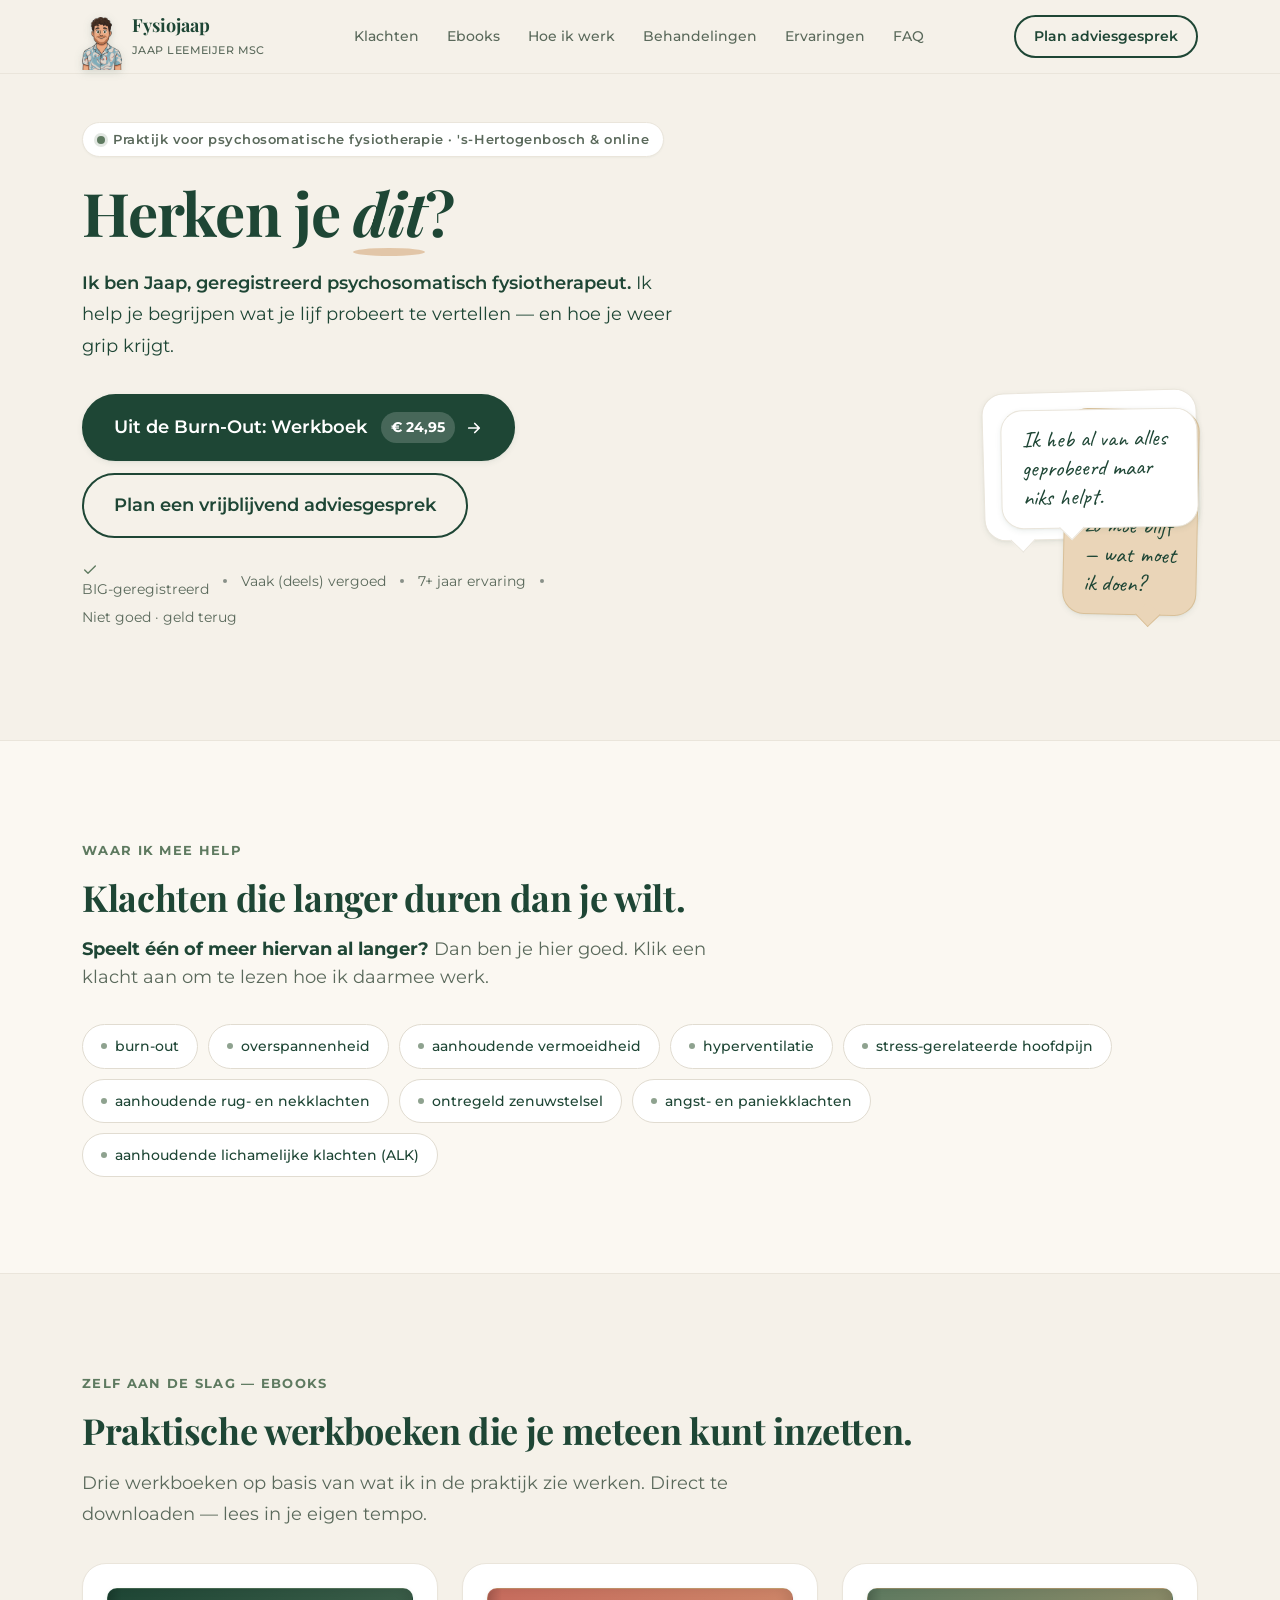
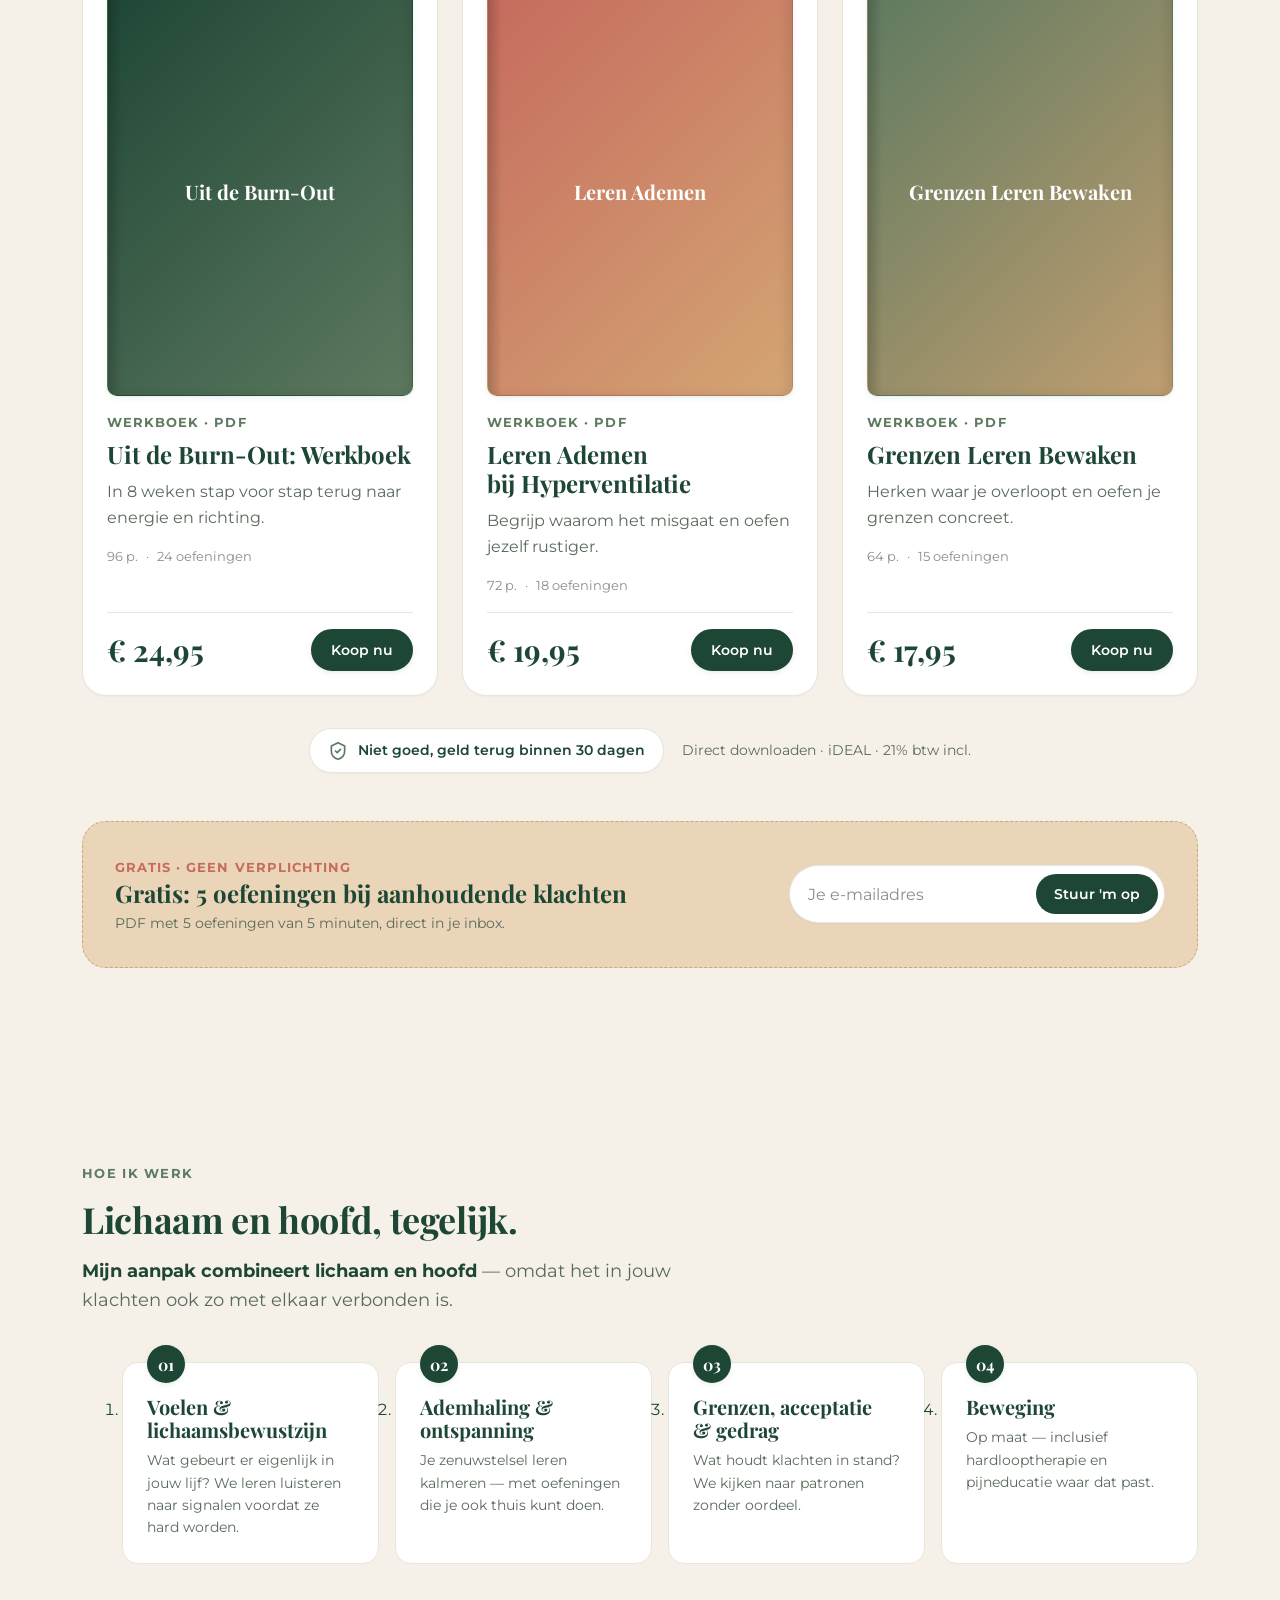
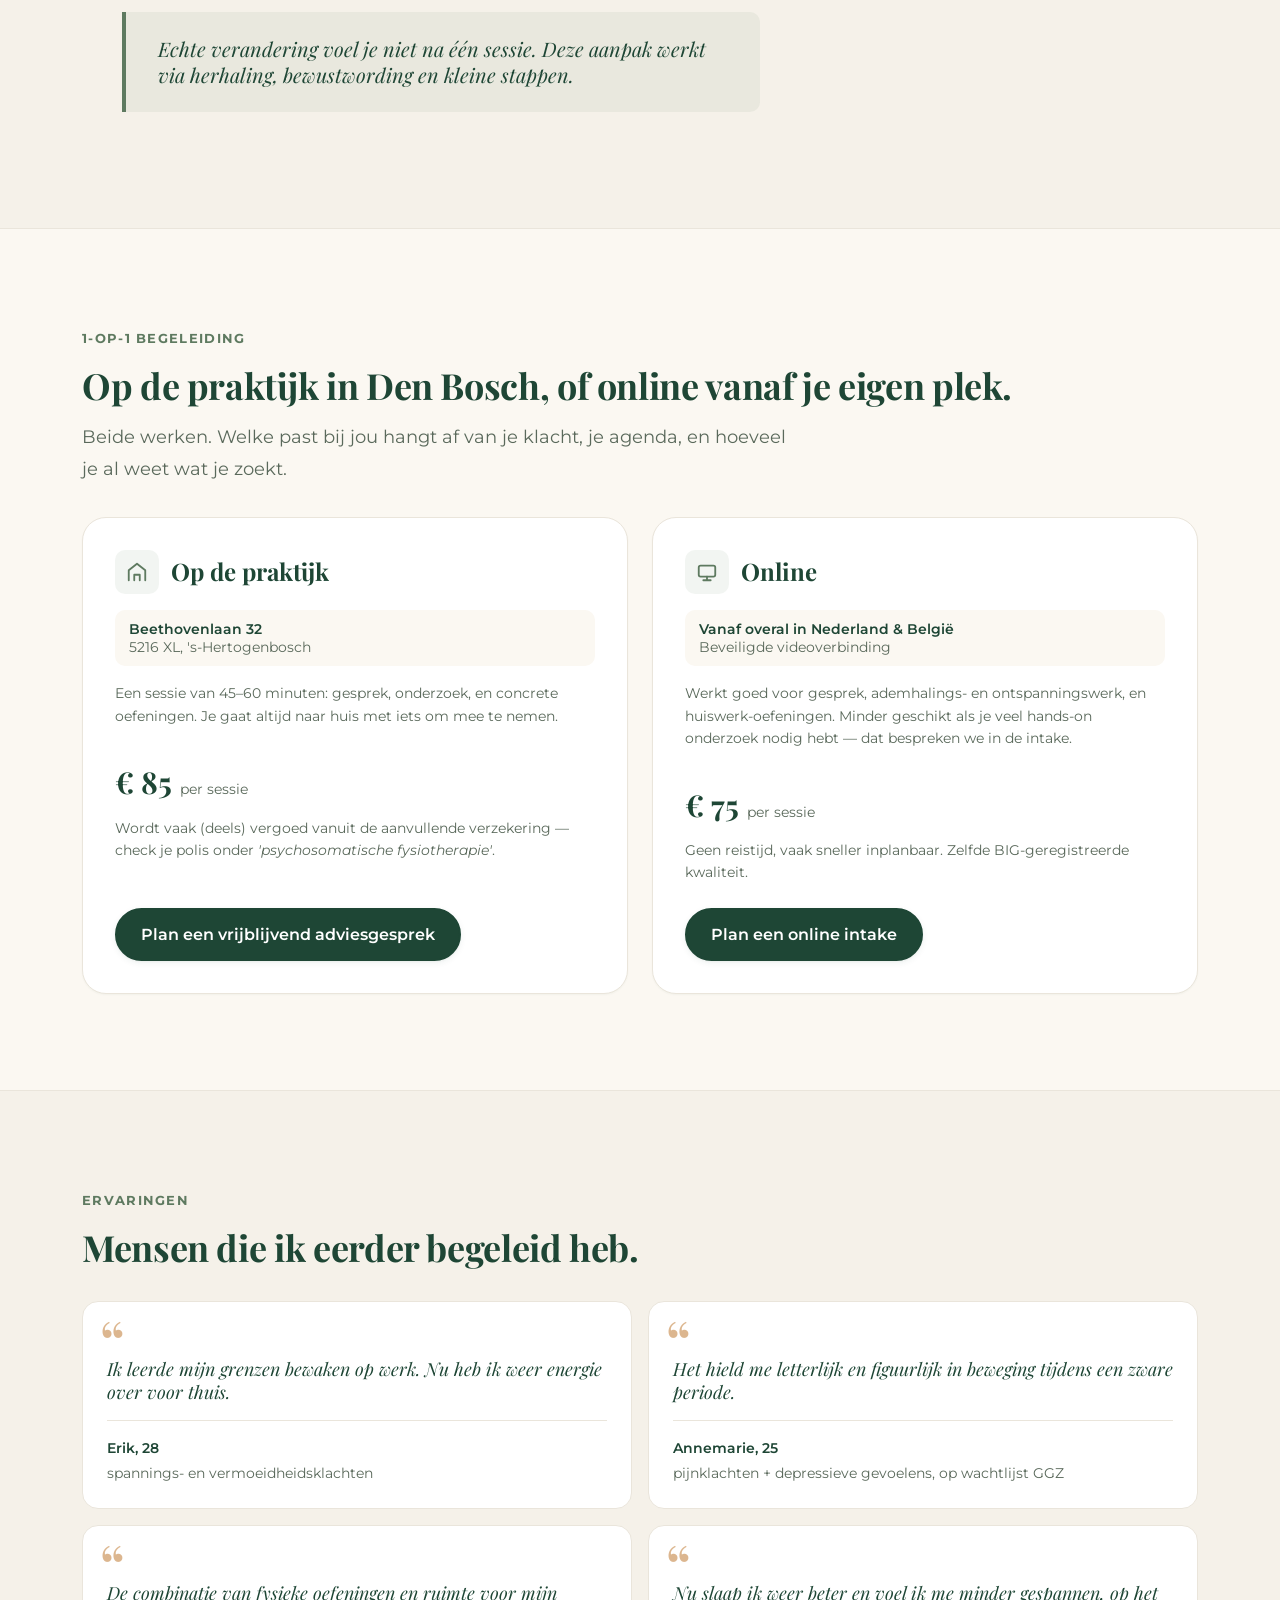
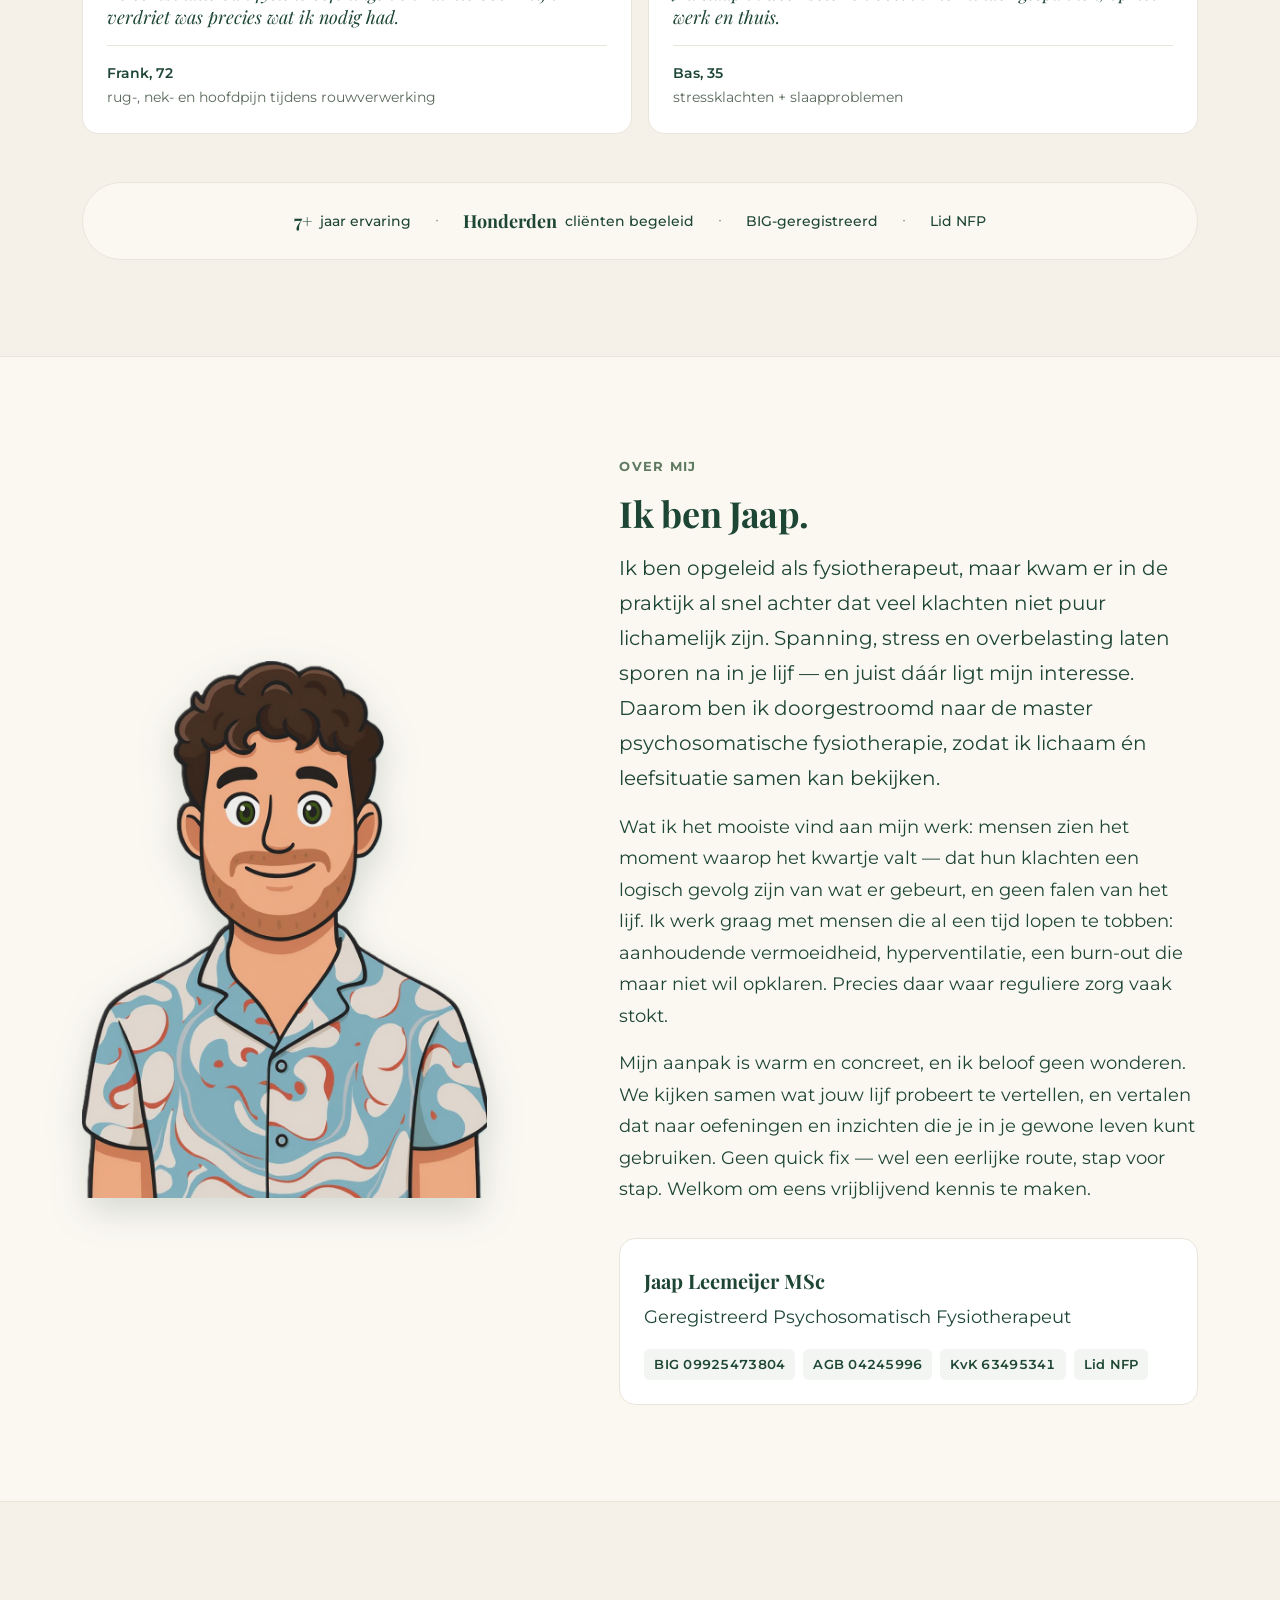
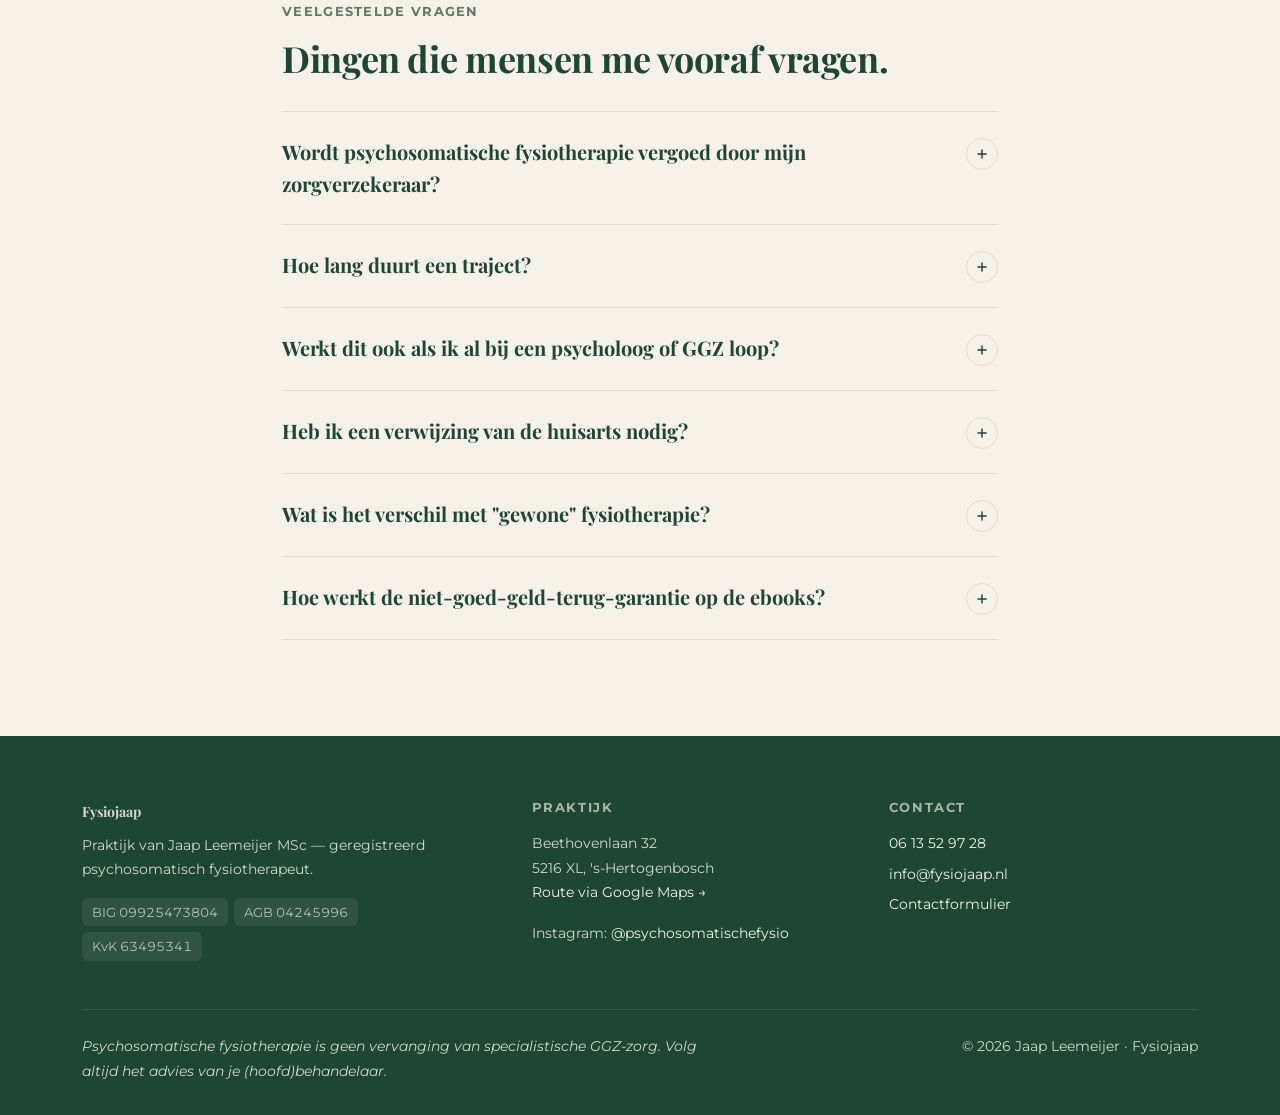
==== commit bd261fed: "Update index.html" ====
--- a/index.html
+++ b/index.html
@@ -446,4 +446,43 @@
         <p class="footer__brand-line">Fysiojaap</p>
         <p>Praktijk van Jaap Leemeijer MSc — geregistreerd psychosomatisch fysiotherapeut.</p>
         <div class="footer__creds">
-          <span>BIG 099254+          <span>BIG 09925473804</span>
+          <span>AGB 04245996</span>
+          <span>KvK 63495341</span>
+        </div>
+      </div>
+
+      <div>
+        <h4>Praktijk</h4>
+        <address>
+          Beethovenlaan 32<br>
+          5216 XL, 's-Hertogenbosch<br>
+          <a href="https://www.google.com/maps/search/?api=1&amp;query=Beethovenlaan+32+5216XL+%27s-Hertogenbosch" target="_blank" rel="noopener noreferrer">Route via Google Maps →</a>
+        </address>
+        <ul>
+          <li>Instagram: <a href="https://instagram.com/psychosomatischefysio" target="_blank" rel="noopener noreferrer">@psychosomatischefysio</a></li>
+        </ul>
+      </div>
+
+      <div>
+        <h4>Contact</h4>
+        <ul>
+          <li><a href="tel:+31613529728">06 13 52 97 28</a></li>
+          <li><a href="mailto:info@fysiojaap.nl">info@fysiojaap.nl</a></li>
+          <li><a href="#">Contactformulier</a></li>
+        </ul>
+      </div>
+    </div>
+
+    <div class="footer__bottom">
+      <p class="footer__disclaimer">
+        Psychosomatische fysiotherapie is geen vervanging van specialistische GGZ-zorg. Volg altijd het advies van je (hoofd)behandelaar.
+      </p>
+      <p class="footer__copy">© 2026 Jaap Leemeijer · Fysiojaap</p>
+    </div>
+  </div>
+</footer>
+
+
+
+</body></html>
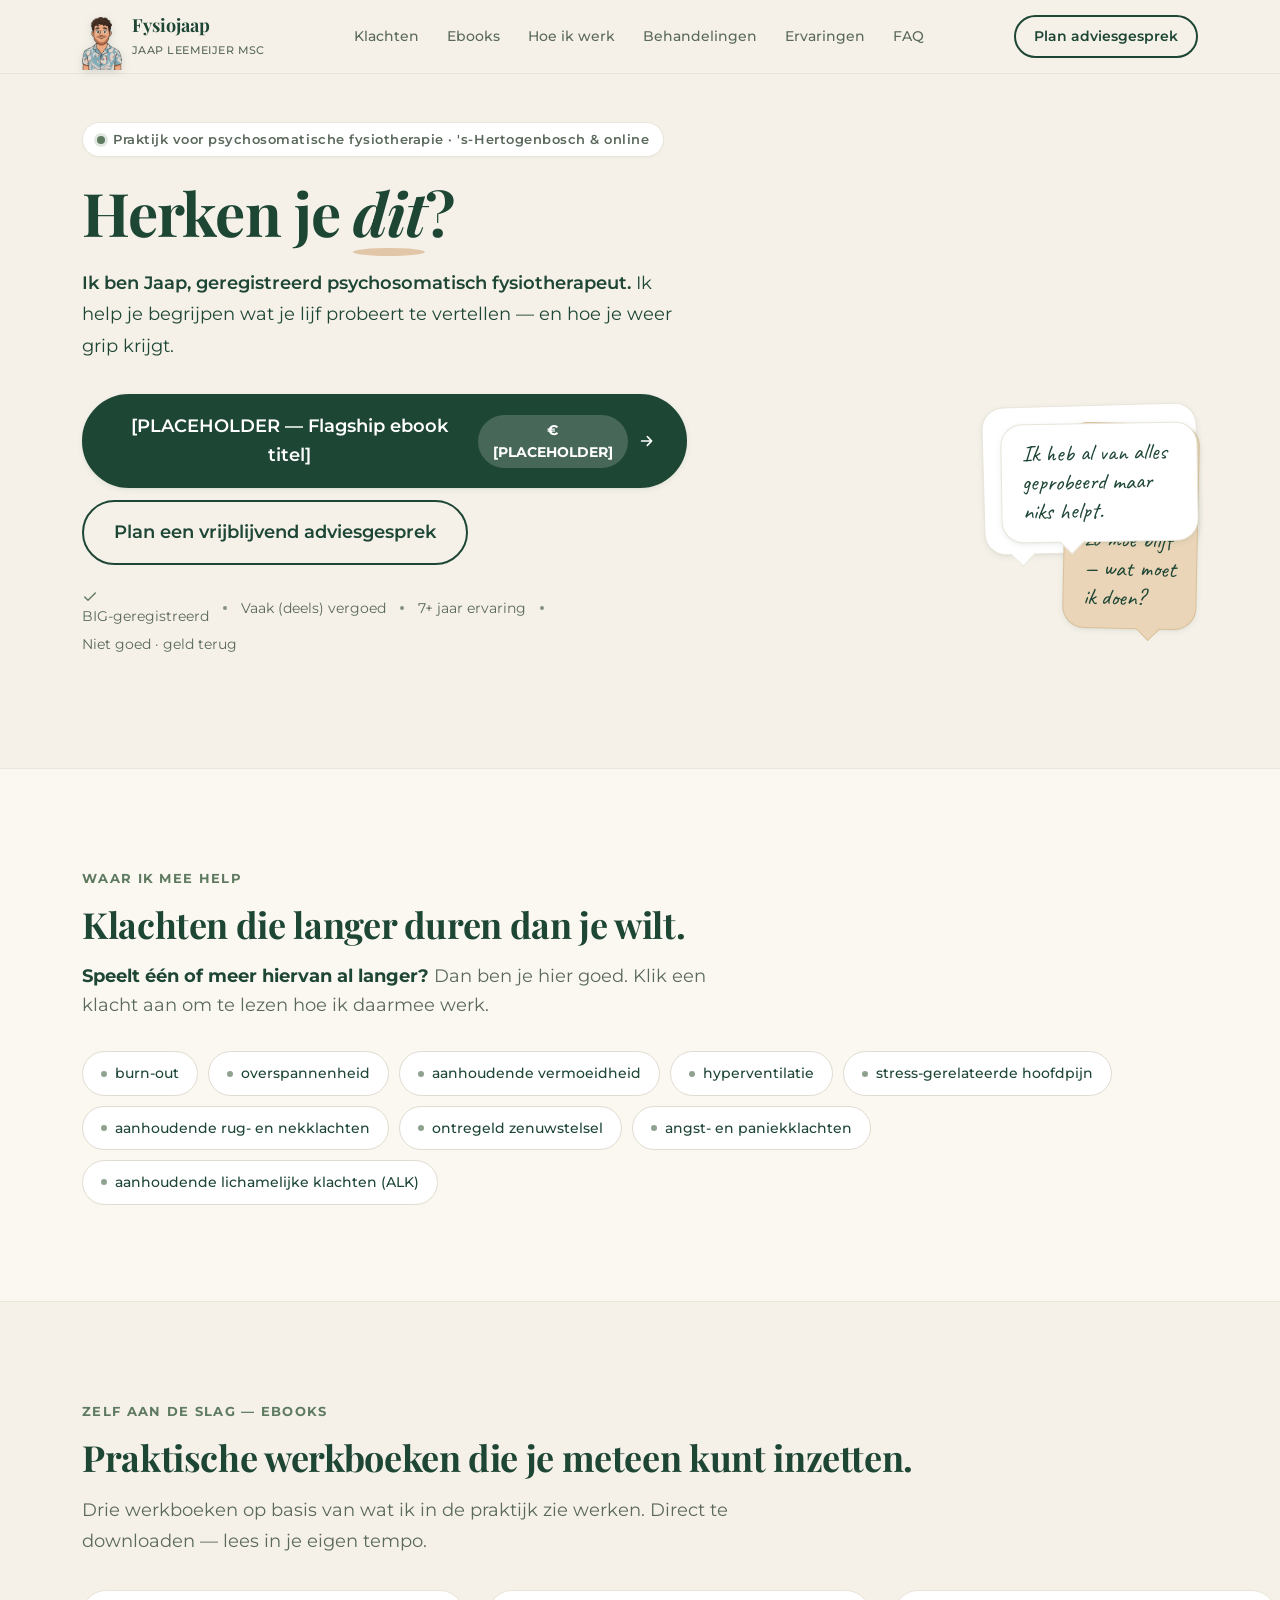
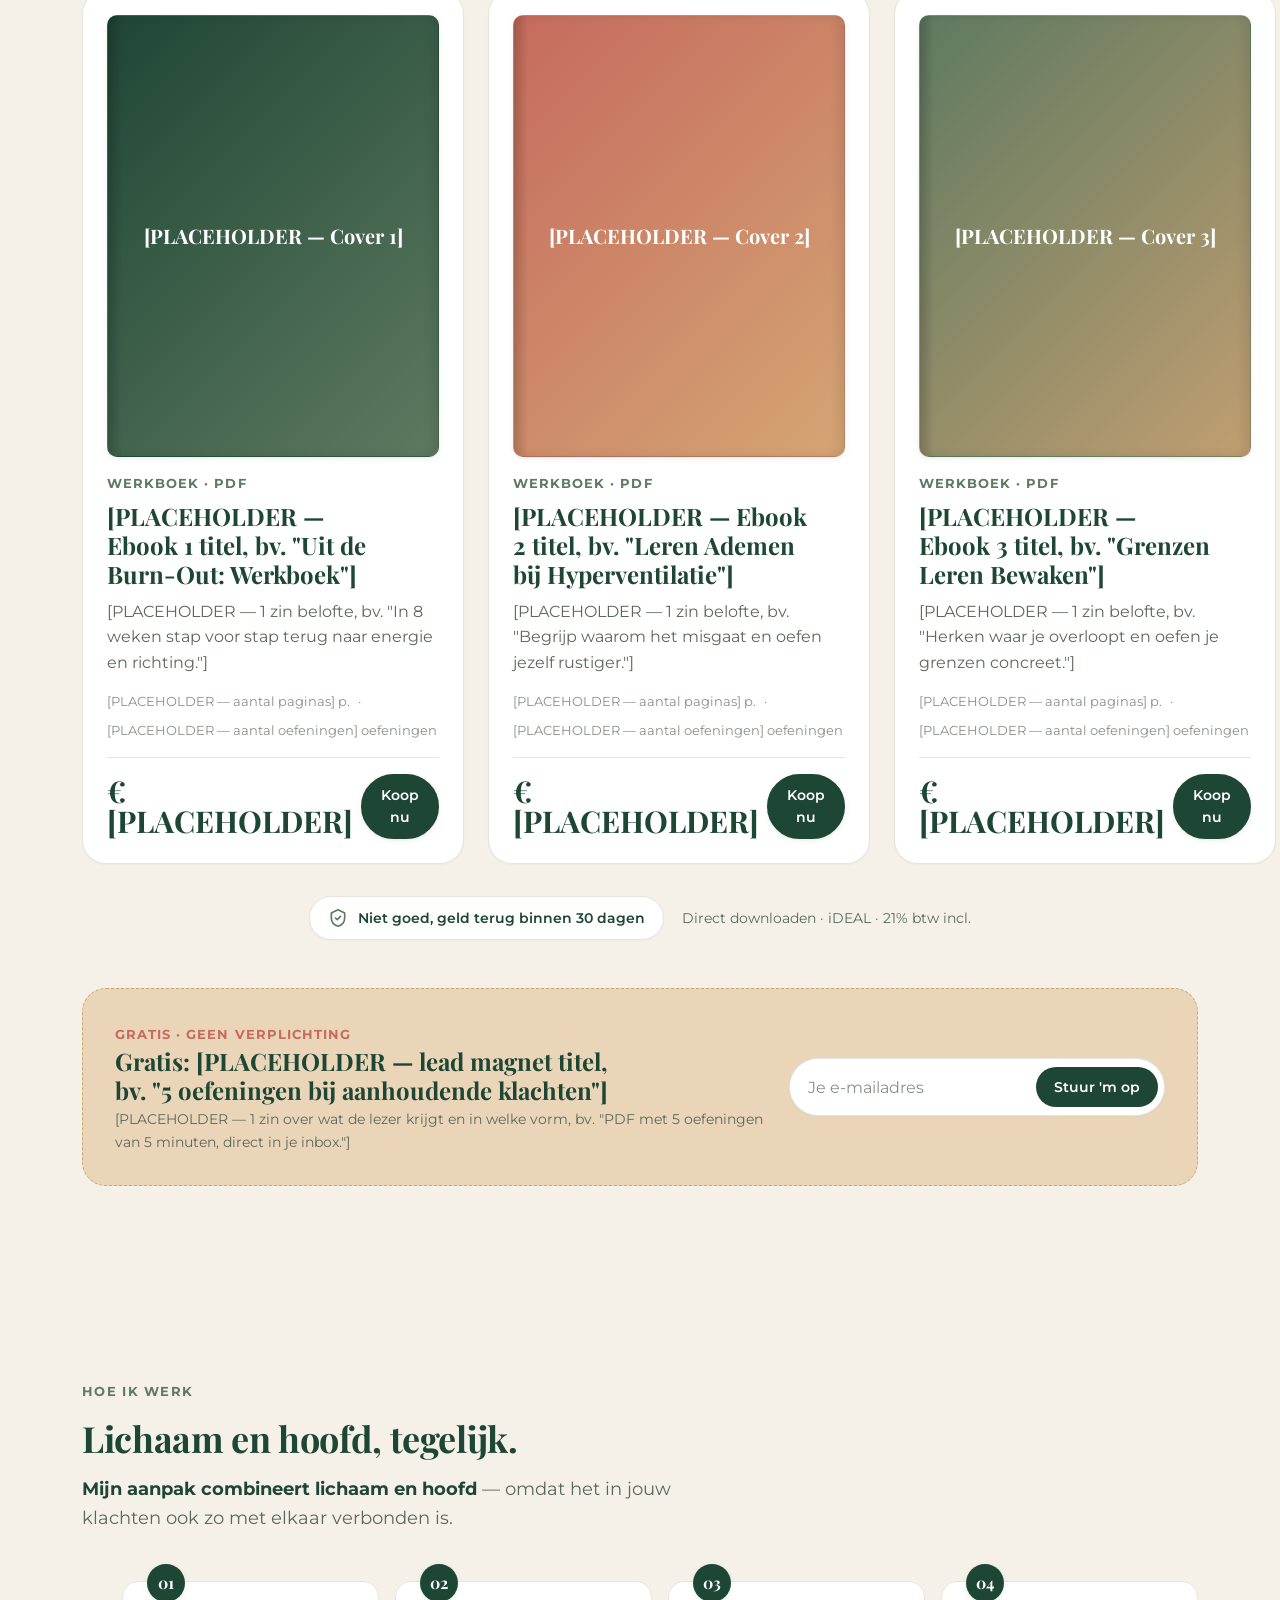
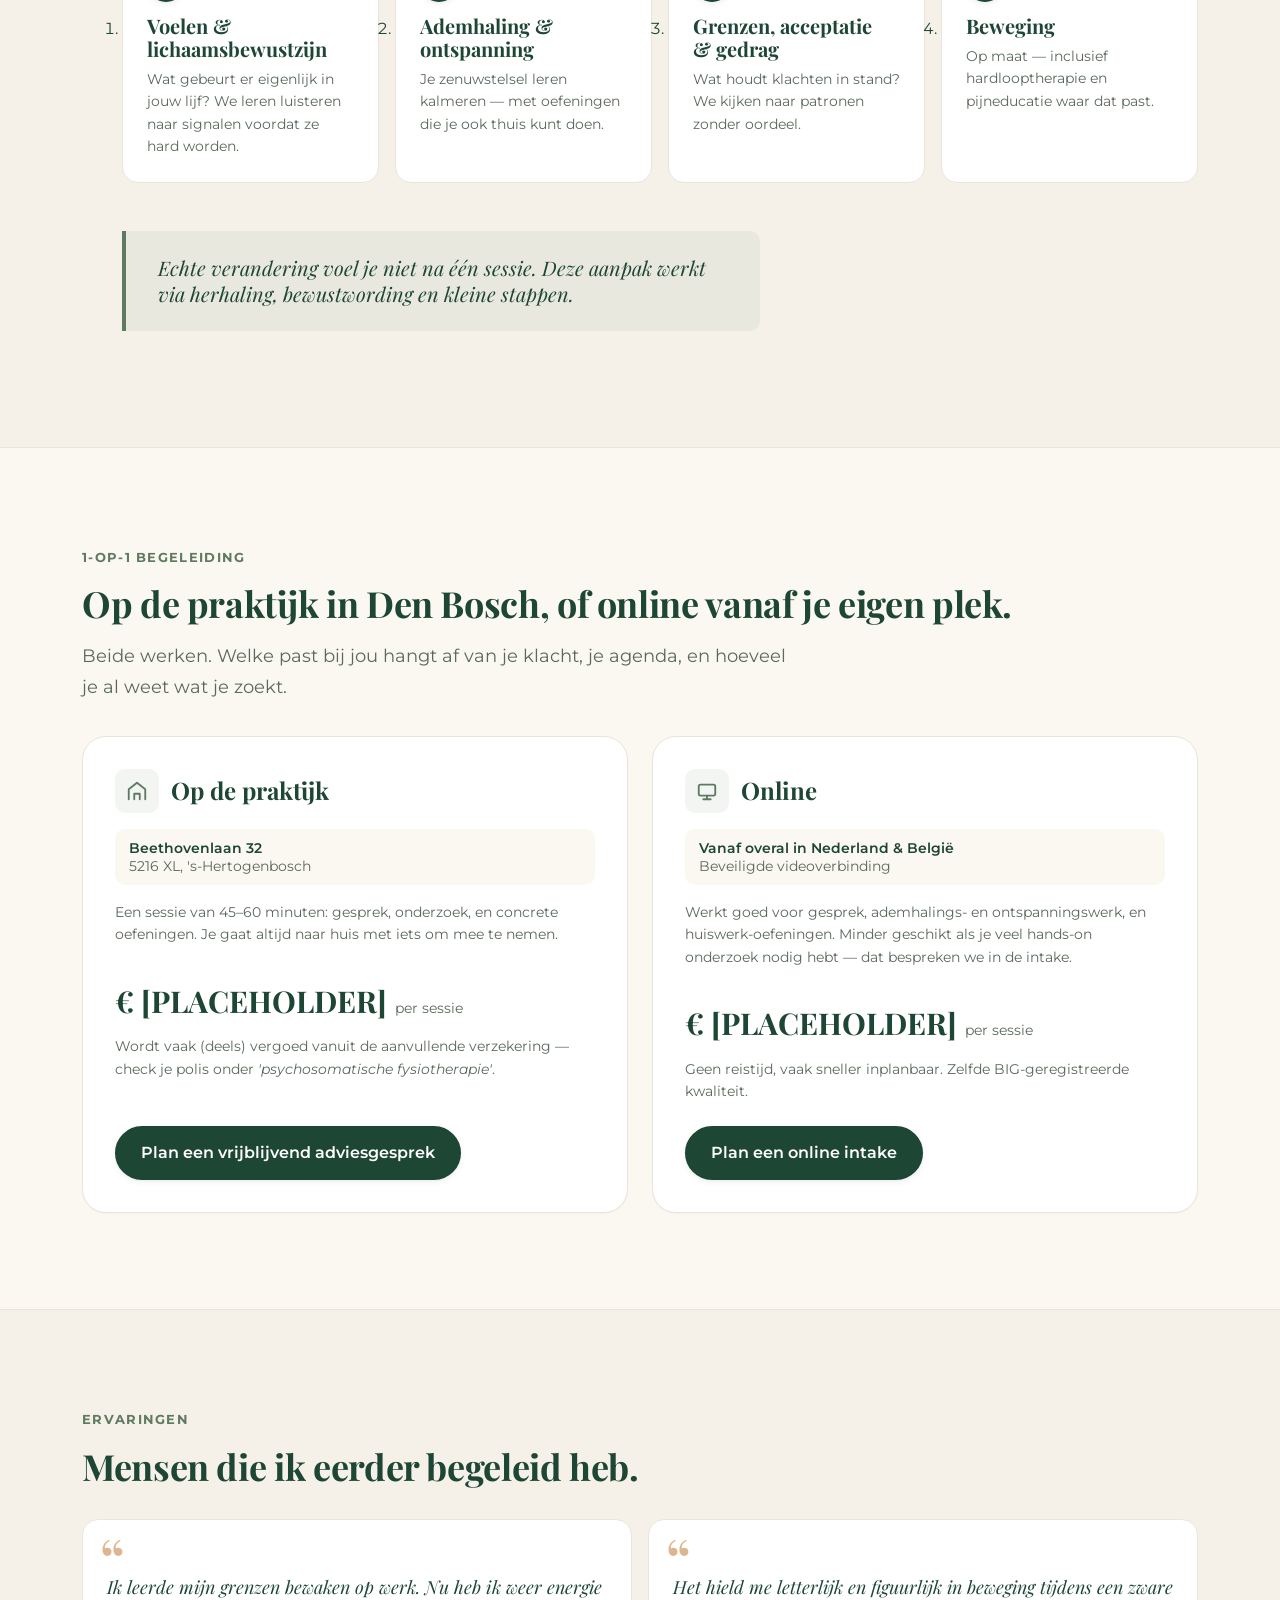
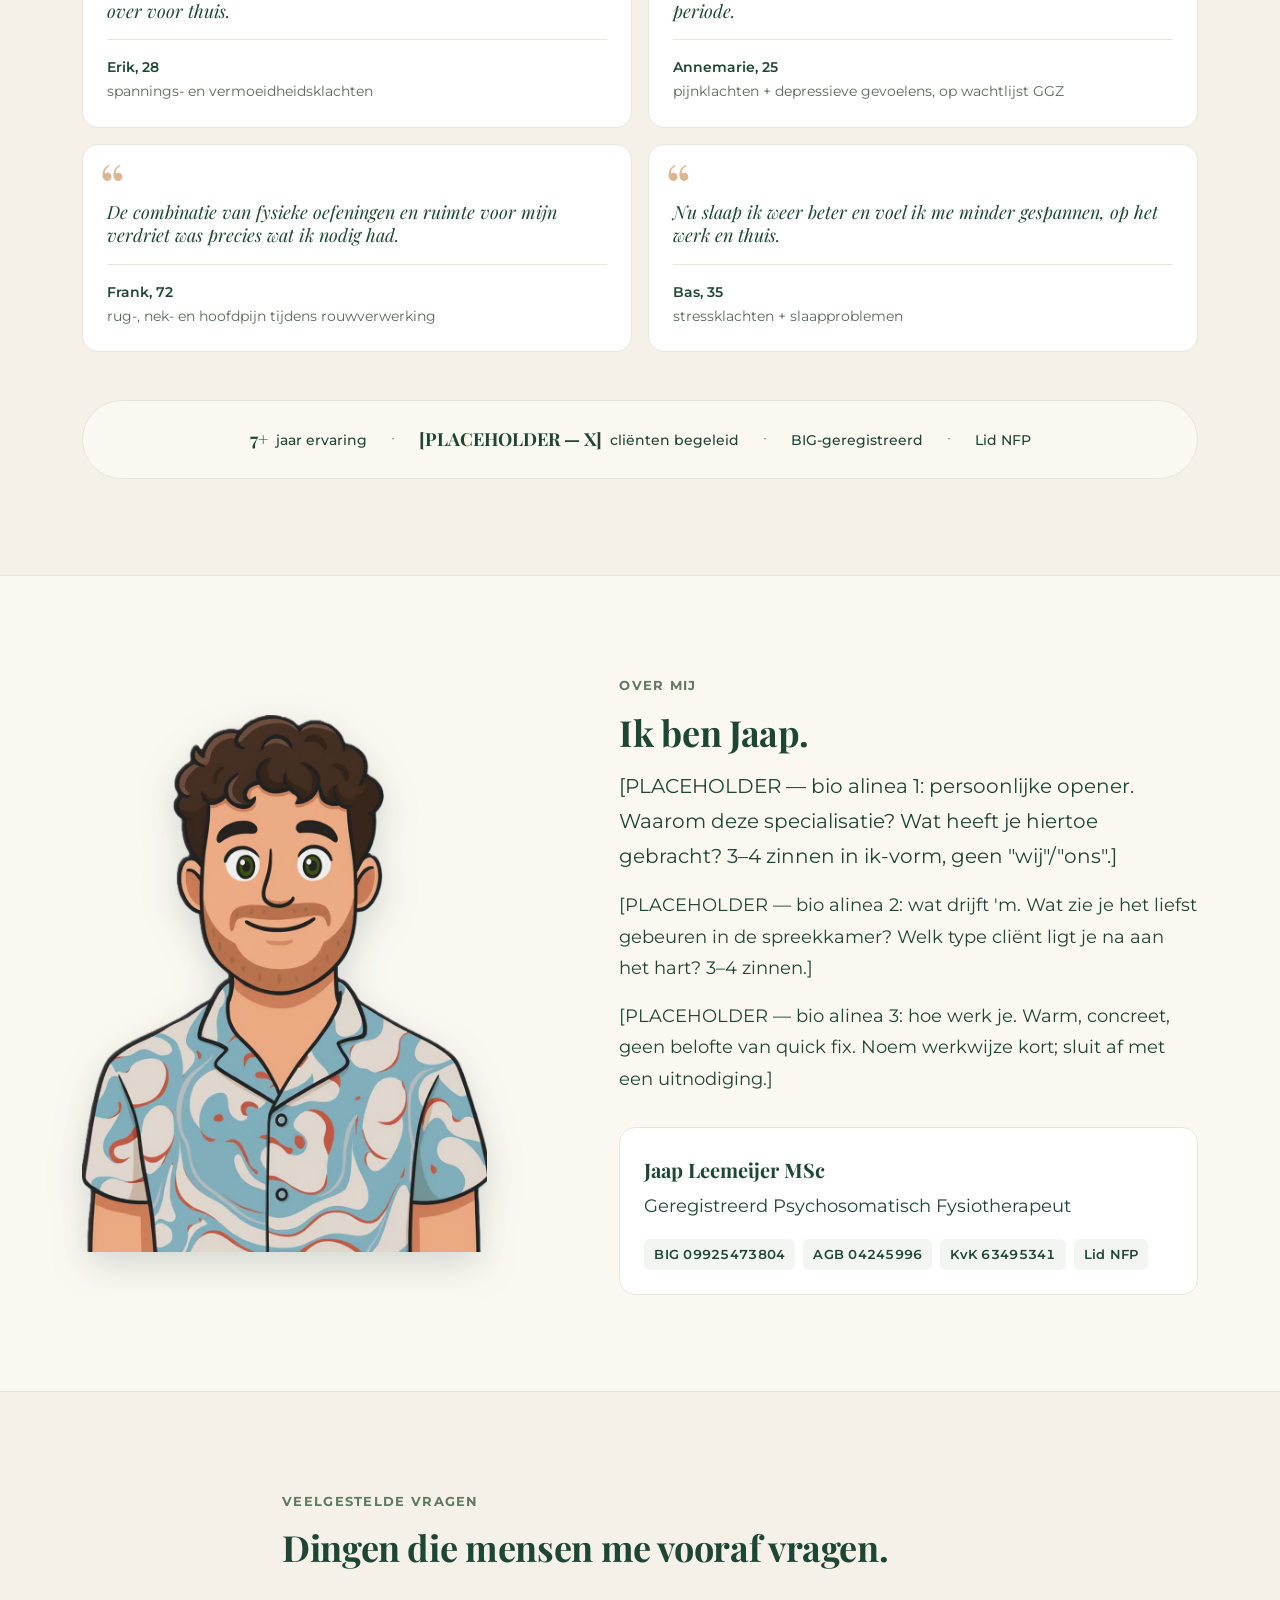
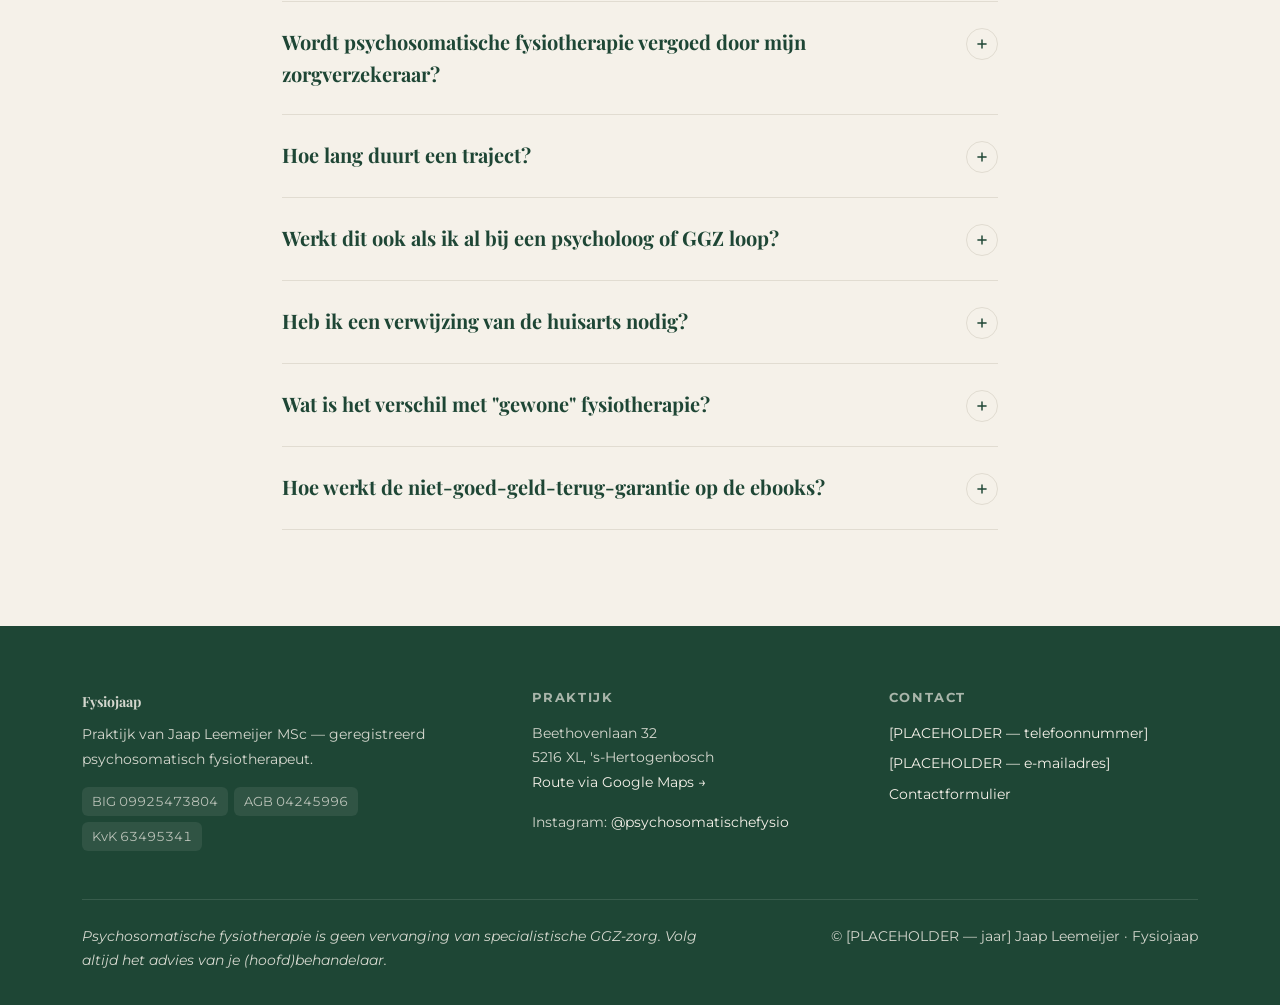
==== commit f6d206f2: "new website" ====
--- a/index.html
+++ b/index.html
@@ -63,8 +63,8 @@
 
         <div class="hero__actions">
           <a class="btn btn--primary btn--lg" href="#ebooks">
-            <span>Uit de Burn-Out: Werkboek</span>
-            <span class="btn__price">€ 24,95</span>
+            <span>[PLACEHOLDER — Flagship ebook titel]</span>
+            <span class="btn__price">€ [PLACEHOLDER]</span>
             <svg class="btn__arrow" viewBox="0 0 24 24" aria-hidden="true"><path d="M5 12h14M13 6l6 6-6 6"></path></svg>
           </a>
           <a class="btn btn--secondary btn--lg" href="#behandelingen">Plan een vrijblijvend adviesgesprek</a>
@@ -133,49 +133,49 @@
 
     <div class="ebooks__grid">
       <article class="ebook">
-        <div class="ebook__cover ebook__cover--1" aria-hidden="true">Uit de Burn-Out</div>
+        <div class="ebook__cover ebook__cover--1" aria-hidden="true">[PLACEHOLDER — Cover 1]</div>
         <span class="ebook__eyebrow">Werkboek · PDF</span>
-        <h3 class="ebook__title">Uit de Burn-Out: Werkboek</h3>
-        <p class="ebook__promise">In 8 weken stap voor stap terug naar energie en richting.</p>
+        <h3 class="ebook__title">[PLACEHOLDER — Ebook 1 titel, bv. "Uit de Burn-Out: Werkboek"]</h3>
+        <p class="ebook__promise">[PLACEHOLDER — 1 zin belofte, bv. "In 8 weken stap voor stap terug naar energie en richting."]</p>
         <div class="ebook__meta">
-          <span>96 p.</span>
+          <span>[PLACEHOLDER — aantal paginas] p.</span>
           <span>·</span>
-          <span>24 oefeningen</span>
+          <span>[PLACEHOLDER — aantal oefeningen] oefeningen</span>
         </div>
         <div class="ebook__foot">
-          <span class="ebook__price">€ 24,95</span>
+          <span class="ebook__price">€ [PLACEHOLDER]</span>
           <a class="btn btn--primary btn--sm" href="#" aria-label="Koop ebook 1">Koop nu</a>
         </div>
       </article>
 
       <article class="ebook">
-        <div class="ebook__cover ebook__cover--2" aria-hidden="true">Leren Ademen</div>
+        <div class="ebook__cover ebook__cover--2" aria-hidden="true">[PLACEHOLDER — Cover 2]</div>
         <span class="ebook__eyebrow">Werkboek · PDF</span>
-        <h3 class="ebook__title">Leren Ademen bij Hyperventilatie</h3>
-        <p class="ebook__promise">Begrijp waarom het misgaat en oefen jezelf rustiger.</p>
+        <h3 class="ebook__title">[PLACEHOLDER — Ebook 2 titel, bv. "Leren Ademen bij Hyperventilatie"]</h3>
+        <p class="ebook__promise">[PLACEHOLDER — 1 zin belofte, bv. "Begrijp waarom het misgaat en oefen jezelf rustiger."]</p>
         <div class="ebook__meta">
-          <span>72 p.</span>
+          <span>[PLACEHOLDER — aantal paginas] p.</span>
           <span>·</span>
-          <span>18 oefeningen</span>
+          <span>[PLACEHOLDER — aantal oefeningen] oefeningen</span>
         </div>
         <div class="ebook__foot">
-          <span class="ebook__price">€ 19,95</span>
+          <span class="ebook__price">€ [PLACEHOLDER]</span>
           <a class="btn btn--primary btn--sm" href="#" aria-label="Koop ebook 2">Koop nu</a>
         </div>
       </article>
 
       <article class="ebook">
-        <div class="ebook__cover ebook__cover--3" aria-hidden="true">Grenzen Leren Bewaken</div>
+        <div class="ebook__cover ebook__cover--3" aria-hidden="true">[PLACEHOLDER — Cover 3]</div>
         <span class="ebook__eyebrow">Werkboek · PDF</span>
-        <h3 class="ebook__title">Grenzen Leren Bewaken</h3>
-        <p class="ebook__promise">Herken waar je overloopt en oefen je grenzen concreet.</p>
+        <h3 class="ebook__title">[PLACEHOLDER — Ebook 3 titel, bv. "Grenzen Leren Bewaken"]</h3>
+        <p class="ebook__promise">[PLACEHOLDER — 1 zin belofte, bv. "Herken waar je overloopt en oefen je grenzen concreet."]</p>
         <div class="ebook__meta">
-          <span>64 p.</span>
+          <span>[PLACEHOLDER — aantal paginas] p.</span>
           <span>·</span>
-          <span>15 oefeningen</span>
+          <span>[PLACEHOLDER — aantal oefeningen] oefeningen</span>
         </div>
         <div class="ebook__foot">
-          <span class="ebook__price">€ 17,95</span>
+          <span class="ebook__price">€ [PLACEHOLDER]</span>
           <a class="btn btn--primary btn--sm" href="#" aria-label="Koop ebook 3">Koop nu</a>
         </div>
       </article>
@@ -193,8 +193,8 @@
     <aside class="leadmag" aria-labelledby="leadmag-title">
       <div>
         <span class="leadmag__label">Gratis · geen verplichting</span>
-        <h3 class="leadmag__title" id="leadmag-title">Gratis: 5 oefeningen bij aanhoudende klachten</h3>
-        <p class="leadmag__desc">PDF met 5 oefeningen van 5 minuten, direct in je inbox.</p>
+        <h3 class="leadmag__title" id="leadmag-title">Gratis: [PLACEHOLDER — lead magnet titel, bv. "5 oefeningen bij aanhoudende klachten"]</h3>
+        <p class="leadmag__desc">[PLACEHOLDER — 1 zin over wat de lezer krijgt en in welke vorm, bv. "PDF met 5 oefeningen van 5 minuten, direct in je inbox."]</p>
       </div>
       <form class="leadmag__form" action="#" method="post" aria-label="Gratis oefeningen aanvragen">
         <label class="visually-hidden" for="leadmag-email" style="position:absolute;left:-9999px">E-mailadres</label>
@@ -266,7 +266,7 @@
           Een sessie van 45–60 minuten: gesprek, onderzoek, en concrete oefeningen. Je gaat altijd naar huis met iets om mee te nemen.
         </p>
         <div class="treatment__price-row">
-          <span class="treatment__price">€ 85</span>
+          <span class="treatment__price">€ [PLACEHOLDER]</span>
           <span class="treatment__unit">per sessie</span>
         </div>
         <p class="treatment__note">
@@ -292,7 +292,7 @@
           Werkt goed voor gesprek, ademhalings- en ontspanningswerk, en huiswerk-oefeningen. Minder geschikt als je veel hands-on onderzoek nodig hebt — dat bespreken we in de intake.
         </p>
         <div class="treatment__price-row">
-          <span class="treatment__price">€ 75</span>
+          <span class="treatment__price">€ [PLACEHOLDER]</span>
           <span class="treatment__unit">per sessie</span>
         </div>
         <p class="treatment__note">
@@ -337,7 +337,7 @@
     <div class="proof-row" role="list" aria-label="Ervaring en credentials">
       <span class="proof-row__item" role="listitem"><strong>7+</strong> jaar ervaring</span>
       <span class="proof-row__sep" aria-hidden="true">·</span>
-      <span class="proof-row__item" role="listitem"><strong>Honderden</strong> cliënten begeleid</span>
+      <span class="proof-row__item" role="listitem"><strong>[PLACEHOLDER — X]</strong> cliënten begeleid</span>
       <span class="proof-row__sep" aria-hidden="true">·</span>
       <span class="proof-row__item" role="listitem">BIG-geregistreerd</span>
       <span class="proof-row__sep" aria-hidden="true">·</span>
@@ -359,9 +359,9 @@
       <div class="about__body">
         <span class="section__eyebrow">Over mij</span>
         <h2 id="over-title">Ik ben Jaap.</h2>
-        <p>Ik ben opgeleid als fysiotherapeut, maar kwam er in de praktijk al snel achter dat veel klachten niet puur lichamelijk zijn. Spanning, stress en overbelasting laten sporen na in je lijf — en juist dáár ligt mijn interesse. Daarom ben ik doorgestroomd naar de master psychosomatische fysiotherapie, zodat ik lichaam én leefsituatie samen kan bekijken.</p>
-        <p>Wat ik het mooiste vind aan mijn werk: mensen zien het moment waarop het kwartje valt — dat hun klachten een logisch gevolg zijn van wat er gebeurt, en geen falen van het lijf. Ik werk graag met mensen die al een tijd lopen te tobben: aanhoudende vermoeidheid, hyperventilatie, een burn-out die maar niet wil opklaren. Precies daar waar reguliere zorg vaak stokt.</p>
-        <p>Mijn aanpak is warm en concreet, en ik beloof geen wonderen. We kijken samen wat jouw lijf probeert te vertellen, en vertalen dat naar oefeningen en inzichten die je in je gewone leven kunt gebruiken. Geen quick fix — wel een eerlijke route, stap voor stap. Welkom om eens vrijblijvend kennis te maken.</p>
+        <p>[PLACEHOLDER — bio alinea 1: persoonlijke opener. Waarom deze specialisatie? Wat heeft je hiertoe gebracht? 3–4 zinnen in ik-vorm, geen "wij"/"ons".]</p>
+        <p>[PLACEHOLDER — bio alinea 2: wat drijft 'm. Wat zie je het liefst gebeuren in de spreekkamer? Welk type cliënt ligt je na aan het hart? 3–4 zinnen.]</p>
+        <p>[PLACEHOLDER — bio alinea 3: hoe werk je. Warm, concreet, geen belofte van quick fix. Noem werkwijze kort; sluit af met een uitnodiging.]</p>
 
         <div class="credentials">
           <p class="credentials__name">Jaap Leemeijer MSc</p>
@@ -390,7 +390,7 @@
           Wordt psychosomatische fysiotherapie vergoed door mijn zorgverzekeraar?
           <span class="faq__icon" aria-hidden="true"><svg viewBox="0 0 24 24"><path d="M12 5v14M5 12h14"></path></svg></span>
         </summary>
-        <div class="faq__body"><p>Meestal wel — psychosomatische fysiotherapie valt onder de aanvullende verzekering, niet onder de basisverzekering. Het aantal vergoede sessies verschilt per polis (vaak tussen de 9 en 40 behandelingen per jaar). Check bij je verzekeraar specifiek op 'psychosomatische fysiotherapie' of 'fysiotherapie aanvullend' en vraag ook of directe toegankelijkheid geldt. Twijfel je? Stuur me je polis dan kijk ik even mee.</p></div>
+        <div class="faq__body"><p>[PLACEHOLDER — antwoord: leg uit wanneer wel/niet, verwijs naar aanvullend pakket, noem belangrijkste verzekeraars indien van toepassing, en wat cliënten het beste kunnen opvragen bij hun polis.]</p></div>
       </details>
 
       <details class="faq__item">
@@ -398,7 +398,7 @@
           Hoe lang duurt een traject?
           <span class="faq__icon" aria-hidden="true"><svg viewBox="0 0 24 24"><path d="M12 5v14M5 12h14"></path></svg></span>
         </summary>
-        <div class="faq__body"><p>Dat verschilt sterk per persoon. De meeste trajecten zitten tussen de 8 en 15 sessies, verspreid over 3 tot 6 maanden. Bij langdurige klachten zoals een forse burn-out of jarenlange hyperventilatie kan het langer duren. Ik beloof geen quick fix — we werken aan patronen die zich over jaren hebben opgebouwd, en dat kost tijd. Na de intake krijg je een realistische inschatting.</p></div>
+        <div class="faq__body"><p>[PLACEHOLDER — antwoord: typische range in sessies en weken, grote afhankelijkheden, nadruk op "geen quick fix".]</p></div>
       </details>
 
       <details class="faq__item">
@@ -406,7 +406,7 @@
           Werkt dit ook als ik al bij een psycholoog of GGZ loop?
           <span class="faq__icon" aria-hidden="true"><svg viewBox="0 0 24 24"><path d="M12 5v14M5 12h14"></path></svg></span>
         </summary>
-        <div class="faq__body"><p>Ja, heel goed zelfs — de twee vullen elkaar vaak aan. Een psycholoog of GGZ-behandelaar werkt voornamelijk via gesprek en cognitie; ik werk via het lijf en de signalen die het geeft. Als je al in behandeling bent, stem ik graag kort af met je hoofdbehandelaar zodat we niet langs elkaar heen werken. Psychosomatische fysiotherapie is geen vervanging van GGZ-zorg, wel een waardevolle aanvulling.</p></div>
+        <div class="faq__body"><p>[PLACEHOLDER — antwoord: ja/nuance, hoe de aanpakken elkaar aanvullen, verwijzing naar afstemming met hoofdbehandelaar.]</p></div>
       </details>
 
       <details class="faq__item">
@@ -414,7 +414,7 @@
           Heb ik een verwijzing van de huisarts nodig?
           <span class="faq__icon" aria-hidden="true"><svg viewBox="0 0 24 24"><path d="M12 5v14M5 12h14"></path></svg></span>
         </summary>
-        <div class="faq__body"><p>Nee, fysiotherapie is direct toegankelijk — je kunt gewoon een afspraak maken. In sommige gevallen vraagt je zorgverzekeraar toch om een verwijzing (bijvoorbeeld voor volledige vergoeding of bij een chronische indicatie). Vraag je huisarts dan om een verwijzing voor 'psychosomatische fysiotherapie' met een korte omschrijving van de klacht. Weet je het niet zeker? Plan eerst een adviesgesprek, dan kijken we samen wat handig is.</p></div>
+        <div class="faq__body"><p>[PLACEHOLDER — antwoord: direct toegankelijk, wanneer verwijzing toch handig is (bv. vergoeding), wat je huisarts zou kunnen opschrijven.]</p></div>
       </details>
 
       <details class="faq__item">
@@ -422,7 +422,7 @@
           Wat is het verschil met "gewone" fysiotherapie?
           <span class="faq__icon" aria-hidden="true"><svg viewBox="0 0 24 24"><path d="M12 5v14M5 12h14"></path></svg></span>
         </summary>
-        <div class="faq__body"><p>Reguliere fysiotherapie richt zich vooral op het lichamelijke: spieren, gewrichten, houding. Psychosomatische fysiotherapie is een aparte masterspecialisatie (drie jaar extra) waarin je leert kijken naar het samenspel tussen lichaam, gedachten, emoties en leefsituatie. Dat helpt bij klachten waar 'alleen maar oefeningen' niet werkt — denk aan aanhoudende vermoeidheid waar geen fysieke oorzaak voor te vinden is, hyperventilatie, spanningshoofdpijn, of rug- en nekklachten die steeds terugkeren ondanks behandeling. Kortom: als het lichamelijke plaatje alleen niet het hele verhaal vertelt.</p></div>
+        <div class="faq__body"><p>[PLACEHOLDER — antwoord: leg helder uit dat de aanpak breder is dan alleen lichamelijk werk; noem extra opleiding; 2–3 concrete voorbeelden van wanneer dit beter past.]</p></div>
       </details>
 
       <details class="faq__item">
@@ -430,7 +430,7 @@
           Hoe werkt de niet-goed-geld-terug-garantie op de ebooks?
           <span class="faq__icon" aria-hidden="true"><svg viewBox="0 0 24 24"><path d="M12 5v14M5 12h14"></path></svg></span>
         </summary>
-        <div class="faq__body"><p>30 dagen, geen vragen. Stuur één e-mail naar <a href="mailto:info@fysiojaap.nl">info@fysiojaap.nl</a> met je bestelnummer en je krijgt het bedrag teruggestort.</p></div>
+        <div class="faq__body"><p>30 dagen, geen vragen. Stuur één e-mail naar <a href="mailto:[PLACEHOLDER]">[PLACEHOLDER — e-mailadres]</a> met je bestelnummer en je krijgt het bedrag teruggestort. [PLACEHOLDER — eventueel extra zin over motivatie: ik wil dat je risicoloos kunt proberen.]</p></div>
       </details>
     </div>
   </div>
@@ -467,8 +467,8 @@
       <div>
         <h4>Contact</h4>
         <ul>
-          <li><a href="tel:+31613529728">06 13 52 97 28</a></li>
-          <li><a href="mailto:info@fysiojaap.nl">info@fysiojaap.nl</a></li>
+          <li><a href="tel:[PLACEHOLDER]">[PLACEHOLDER — telefoonnummer]</a></li>
+          <li><a href="mailto:[PLACEHOLDER]">[PLACEHOLDER — e-mailadres]</a></li>
           <li><a href="#">Contactformulier</a></li>
         </ul>
       </div>
@@ -478,7 +478,7 @@
       <p class="footer__disclaimer">
         Psychosomatische fysiotherapie is geen vervanging van specialistische GGZ-zorg. Volg altijd het advies van je (hoofd)behandelaar.
       </p>
-      <p class="footer__copy">© 2026 Jaap Leemeijer · Fysiojaap</p>
+      <p class="footer__copy">© [PLACEHOLDER — jaar] Jaap Leemeijer · Fysiojaap</p>
     </div>
   </div>
 </footer>
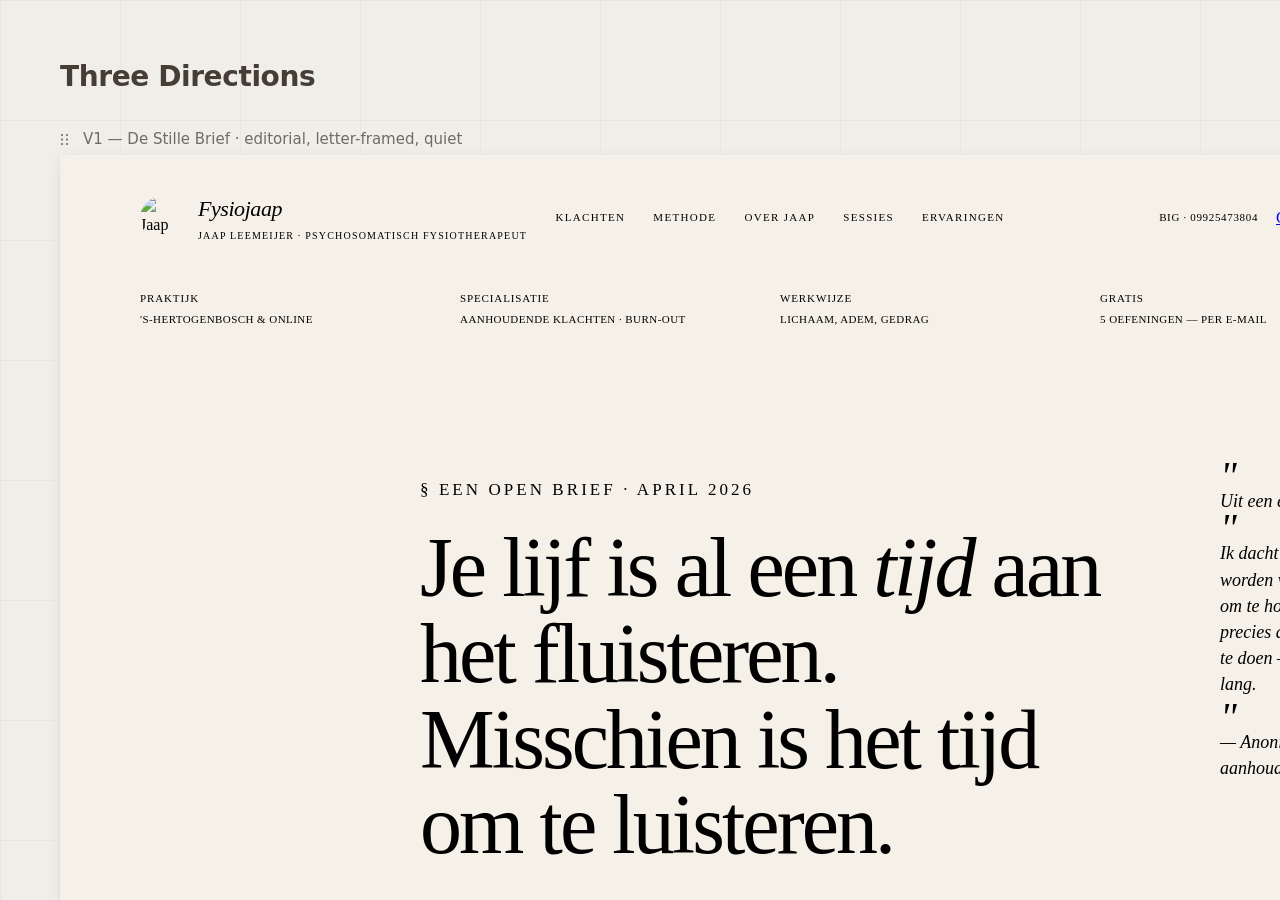
==== commit b2df2662: "hi" ====
--- a/index.html
+++ b/index.html
@@ -1,488 +1,180 @@
-<!DOCTYPE html><html data-src-ver="214189f3" lang="nl-NL"><head>
+<!DOCTYPE html>
+<html>
+<head>
+  <meta charset="utf-8">
+  <title>Fysiojaap — Three Directions</title>
+  <style>
+    * { margin: 0; padding: 0; box-sizing: border-box; }
+    body { background: #1E4635; display: flex; align-items: center; justify-content: center; min-height: 100vh; font-family: -apple-system, BlinkMacSystemFont, sans-serif; }
+    #__bundler_loading { position: fixed; bottom: 20px; right: 20px; font: 13px/1.4 -apple-system, BlinkMacSystemFont, sans-serif; color: #666; background: #fff; padding: 8px 14px; border-radius: 8px; box-shadow: 0 1px 4px rgba(0,0,0,0.12); z-index: 10000; }
+    #__bundler_thumbnail { position: fixed; inset: 0; width: 100%; height: 100%; display: flex; align-items: center; justify-content: center; background: #1E4635; z-index: 9999; }
+    #__bundler_thumbnail svg { width: 100%; height: 100%; object-fit: contain; }
+    #__bundler_placeholder { color: #999; font-size: 14px; }
+  </style>
+  <noscript>
+    <style>#__bundler_loading { display: none; }</style>
+    <div style="position:fixed;bottom:12px;left:12px;font:13px/1.4 -apple-system,BlinkMacSystemFont,sans-serif;color:#999;background:rgba(255,255,255,0.9);padding:6px 12px;border-radius:6px;box-shadow:0 1px 4px rgba(0,0,0,0.08);z-index:10000;">
+      This page requires JavaScript to display.
+    </div>
+  </noscript>
+</head>
+<body>
+  <div id="__bundler_thumbnail">
+  <svg viewBox="0 0 1200 800" xmlns="http://www.w3.org/2000/svg">
+    <rect width="1200" height="800" fill="#1E4635"></rect>
+    <text x="600" y="430" text-anchor="middle" font-family="Georgia, serif" font-style="italic" font-size="180" font-weight="300" fill="#F5F1E8" letter-spacing="-6">Fysiojaap</text>
+    <text x="600" y="510" text-anchor="middle" font-family="monospace" font-size="22" letter-spacing="6" fill="#C99968">THREE DIRECTIONS</text>
+  </svg>
+</div>
+  <div id="__bundler_loading">Unpacking...</div>
 
+  <script>
+    
+document.addEventListener('DOMContentLoaded', async function() {
+  const loading = document.getElementById('__bundler_loading');
+  function setStatus(msg) { if (loading) loading.textContent = msg; }
 
+  // Error sink persists across replaceWith since it's on window, not the DOM.
+  window.addEventListener('error', function(e) {
+    var p = document.body || document.documentElement;
+    var d = document.getElementById('__bundler_err') || p.appendChild(document.createElement('div'));
+    d.id = '__bundler_err';
+    d.style.cssText = 'position:fixed;bottom:12px;left:12px;right:12px;font:12px/1.4 ui-monospace,monospace;background:#2a1215;color:#ff8a80;padding:10px 14px;border-radius:8px;border:1px solid #5c2b2e;z-index:99999;white-space:pre-wrap;max-height:40vh;overflow:auto';
+    d.textContent = (d.textContent ? d.textContent + String.fromCharCode(10) : '') +
+      '[bundle] ' + (e.message || e.type) +
+      (e.filename ? ' (' + e.filename.slice(0, 60) + ':' + e.lineno + ')' : '');
+  }, true);
 
+  try {
+    const manifestEl = document.querySelector('script[type="__bundler/manifest"]');
+    const templateEl = document.querySelector('script[type="__bundler/template"]');
+    if (!manifestEl || !templateEl) {
+      setStatus('Error: missing bundle data');
+      console.error('[bundler] Missing script tags — manifestEl:', !!manifestEl, 'templateEl:', !!templateEl);
+      return;
+    }
 
-<meta charset="utf-8">
-<meta name="viewport" content="width=device-width, initial-scale=1">
-<title>Fysiojaap — Jaap Leemeijer · Psychosomatisch fysiotherapeut</title>
-<meta name="description" content="Hulp bij burn-out, aanhoudende klachten, stress en hyperventilatie. Ebooks, 1-op-1 sessies in Den Bosch of online. Jaap Leemeijer MSc, BIG-geregistreerd.">
-<link rel="stylesheet" href="tokens.css">
-<link rel="stylesheet" href="style.css">
-</head>
-<body data-cc-id="cc-1" style="cursor: crosshair;">
+    const manifest = JSON.parse(manifestEl.textContent);
+    let template = JSON.parse(templateEl.textContent);
 
-<a class="skip-link" href="#main">Naar hoofdinhoud</a>
+    const uuids = Object.keys(manifest);
+    setStatus('Unpacking ' + uuids.length + ' assets...');
 
-<!-- ============ HEADER ============ -->
-<header class="site-header" role="banner">
-  <div class="wrap site-header__inner" data-cc-id="cc-9">
-    <a class="brand" href="#top" aria-label="Fysiojaap home">
-      <span class="brand__mark" aria-hidden="true"><img src="assets/jaap-portrait.png" alt=""></span>
-      <span>
-        <span class="brand__name">Fysiojaap</span>
-        <span class="brand__sub">Jaap Leemeijer MSc</span>
-      </span>
-    </a>
-    <nav class="site-header__nav" aria-label="Hoofdnavigatie">
-      <a href="#klachten">Klachten</a>
-      <a href="#ebooks">Ebooks</a>
-      <a href="#werkwijze">Hoe ik werk</a>
-      <a href="#behandelingen">Behandelingen</a>
-      <a href="#ervaringen">Ervaringen</a>
-      <a href="#faq">FAQ</a>
-    </nav>
-    <a class="btn btn--secondary btn--sm site-header__cta" href="#behandelingen" data-cc-id="cc-10">Plan adviesgesprek</a>
-  </div>
-</header>
+    const blobUrls = {};
+    await Promise.all(uuids.map(async (uuid) => {
+      const entry = manifest[uuid];
+      try {
+        const binaryStr = atob(entry.data);
+        const bytes = new Uint8Array(binaryStr.length);
+        for (let i = 0; i < binaryStr.length; i++) bytes[i] = binaryStr.charCodeAt(i);
 
-<main id="main">
+        let finalBytes = bytes;
+        if (entry.compressed) {
+          if (typeof DecompressionStream !== 'undefined') {
+            const ds = new DecompressionStream('gzip');
+            const writer = ds.writable.getWriter();
+            const reader = ds.readable.getReader();
+            writer.write(bytes);
+            writer.close();
+            const chunks = [];
+            let totalLen = 0;
+            while (true) {
+              const { done, value } = await reader.read();
+              if (done) break;
+              chunks.push(value);
+              totalLen += value.length;
+            }
+            finalBytes = new Uint8Array(totalLen);
+            let offset = 0;
+            for (const chunk of chunks) { finalBytes.set(chunk, offset); offset += chunk.length; }
+          } else {
+            console.warn('DecompressionStream not available, asset ' + uuid + ' may not render');
+          }
+        }
 
-<!-- ============ 1. HERO ============ -->
-<section class="hero" id="top" aria-labelledby="hero-title">
-  <div class="wrap">
-    <div class="hero__grid" data-cc-id="cc-5">
+        blobUrls[uuid] = URL.createObjectURL(new Blob([finalBytes], { type: entry.mime }));
+      } catch (err) {
+        console.error('Failed to decode asset ' + uuid + ':', err);
+        blobUrls[uuid] = URL.createObjectURL(new Blob([], { type: entry.mime }));
+      }
+    }));
 
-      <!-- LINKER KOLOM — tekst + CTA -->
-      <div class="hero__text" data-cc-id="cc-3">
-        <span class="hero__eyebrow">Praktijk voor psychosomatische fysiotherapie · 's-Hertogenbosch &amp; online</span>
+    const extResEl = document.querySelector('script[type="__bundler/ext_resources"]');
+    const extResources = extResEl ? JSON.parse(extResEl.textContent) : [];
+    const resourceMap = {};
+    for (const entry of extResources) {
+      if (blobUrls[entry.uuid]) resourceMap[entry.id] = blobUrls[entry.uuid];
+    }
 
-        <h1 class="hero__title" id="hero-title" data-cc-id="cc-2">Herken je <em data-cc-id="cc-1">dit</em>?</h1>
+    setStatus('Rendering...');
+    for (const uuid of uuids) template = template.split(uuid).join(blobUrls[uuid]);
 
-        <!-- Inline versie voor mobiel; op desktop verborgen (bubbels staan naast portret) -->
-        <div class="hero__thoughts hero__thoughts--inline" aria-hidden="true">
-          <div class="thought thought--a">Ik heb al maanden klachten en weet niet meer wat ik moet doen.</div>
-          <div class="thought thought--b">Ik begrijp niet waarom ik zo moe blijf — wat moet ik doen?</div>
-          <div class="thought thought--c">Ik heb al van alles geprobeerd maar niks helpt.</div>
-        </div>
+    // Strip integrity + crossorigin — blob URLs from a file:// document inherit
+    // a null origin, so crossorigin forces a CORS fetch that SRI then rejects.
+    // The manifest bytes are ours; SRI protects against CDN compromise, not this.
+    template = template.replace(/\s+integrity="[^"]*"/gi, '').replace(/\s+crossorigin="[^"]*"/gi, '');
 
-        <p class="hero__intro">
-          <strong data-cc-id="cc-4">Ik ben Jaap, geregistreerd psychosomatisch fysiotherapeut.</strong>
-          Ik help je begrijpen wat je lijf probeert te vertellen — en hoe je weer grip krijgt.
-        </p>
+    const resourceScript = '<script>window.__resources = ' +
+      JSON.stringify(resourceMap).split('</' + 'script>').join('<\\/' + 'script>') +
+      ';</' + 'script>';
+    // Inject after <head> so the DOCTYPE stays first; prepending the script
+    // would push the parser into quirks mode. DOMParser always emits a <head>
+    // (synthesizing one if the source HTML omitted it) but may carry
+    // attributes through, so match the full opening tag. slice() rather than
+    // replace() keeps us clear of $-pattern substitution in resourceScript.
+    const headOpen = template.match(/<head[^>]*>/i);
+    if (headOpen) {
+      const i = headOpen.index + headOpen[0].length;
+      template = template.slice(0, i) + resourceScript + template.slice(i);
+    }
 
-        <div class="hero__actions">
-          <a class="btn btn--primary btn--lg" href="#ebooks">
-            <span>[PLACEHOLDER — Flagship ebook titel]</span>
-            <span class="btn__price">€ [PLACEHOLDER]</span>
-            <svg class="btn__arrow" viewBox="0 0 24 24" aria-hidden="true"><path d="M5 12h14M13 6l6 6-6 6"></path></svg>
-          </a>
-          <a class="btn btn--secondary btn--lg" href="#behandelingen">Plan een vrijblijvend adviesgesprek</a>
-        </div>
+    // Parse the template and swap the root element. Scripts inserted via
+    // DOMParser/replaceWith are inert per spec — re-create each with
+    // createElement so they execute, awaiting onload for src scripts to
+    // preserve ordering (React before ReactDOM before Babel before text/babel).
+    const doc = new DOMParser().parseFromString(template, 'text/html');
+    document.documentElement.replaceWith(doc.documentElement);
+    const dead = Array.from(document.scripts);
+    for (const old of dead) {
+      const s = document.createElement('script');
+      for (const a of old.attributes) s.setAttribute(a.name, a.value);
+      s.textContent = old.textContent;
+      // text/babel scripts with a src: fetch and inline. transformScriptTags
+      // does XHR against the src, but blob:null/ from a file:// origin is
+      // silently dropped. Inlining makes it a plain inline babel script,
+      // which transformScriptTags handles unconditionally.
+      if ((s.type === 'text/babel' || s.type === 'text/jsx') && s.src) {
+        const r = await fetch(s.src);
+        s.textContent = await r.text();
+        s.removeAttribute('src');
+      }
+      const p = s.src ? new Promise(function(r) { s.onload = s.onerror = r; }) : null;
+      old.replaceWith(s);
+      if (p) await p;
+    }
+    // Babel standalone auto-transforms type=text/babel on DOMContentLoaded,
+    // which fired before we swapped the document. Trigger manually if present.
+    if (window.Babel && typeof window.Babel.transformScriptTags === 'function') {
+      window.Babel.transformScriptTags();
+    }
+  } catch (err) {
+    setStatus('Error unpacking: ' + err.message);
+    console.error('Bundle unpack error:', err);
+  }
+});
 
-        <p class="hero__micro">
-          <span>
-            <svg viewBox="0 0 24 24" aria-hidden="true"><path d="M20 6 9 17l-5-5"></path></svg>
-            BIG-geregistreerd
-          </span>
-          <span class="dot" aria-hidden="true"></span>
-          <span>Vaak (deels) vergoed</span>
-          <span class="dot" aria-hidden="true"></span>
-          <span>7+ jaar ervaring</span>
-          <span class="dot" aria-hidden="true"></span>
-          <span>Niet goed · geld terug</span>
-        </p>
-      </div>
+  </script>
 
-      <!-- RECHTER KOLOM — portret + bubbels op desktop -->
-      <div class="portrait-wrap" data-cc-id="cc-6">
-        <div class="hero__thoughts" aria-hidden="true">
-          <div class="thought thought--a" data-cc-id="cc-3" style="">Ik heb al maanden klachten en weet niet meer wat ik moet doen.</div>
-          <div class="thought thought--b">Ik begrijp niet waarom ik zo moe blijf — wat moet ik doen?</div>
-          <div class="thought thought--c" data-cc-id="cc-8">Ik heb al van alles geprobeerd maar niks helpt.</div>
-        </div>
+  <script type="__bundler/manifest">
+{"dbc31e7f-babb-4c15-b97b-4bce49574ddd":{"mime":"text/html","compressed":true,"data":"H4sIAAAAAAAACs1dW3Mbx5V+16/owLUrKQFAAAQpCiKRSBEt2ZZExZTtTV5YDczBoImZ7kl3A5CoclVqH/YH7KZqX/Y95cq+7UPe7X/iX7J1Ts+l5waSkrJZl10E5tKX06e/851Lw8e/eHr22ze/f33KljaOpneO8Q+LuAxPOjLqvXrRwWvAg+md4xgsZ/Ml1wbsSWdtF72jTnZZ8hhOOhsB20Rp22FzJS1Ie9LZisAuTwLYiDn06EuXCSms4FHPzHkEJ0NsxAobwfTzd0aoS84T9vOf/sw2Q/bj39hTYOdWRBGwJ1rA4njPPXrnOBJyxTREJx1j30VglgC2w5YaFicds+Qagv7cGGyc7k/v7P2SnXzoP3cYY98OaVhvnp+y333zxekb9uL0zZvTr/HWaSCs0oJHXRbzkF8JCb1IrKDPXnGt1ZbNVbSOZZdFSoa9hdIxWwBEfXz33Ir56h2LgAe9mIcSLNNcRExJZpfAtAiXlh784MGzX+7duTNTwbv+Zsje32FsxuerUKu1DCZsw/W9Xi/hCej7j+4wHKnS2WUhV3RxoaTtLXgsonfZrcWiZ7g0xW0jrmDChofJW7wUoQiWgIOfsGH/8NGd7+/cwf77xvIQ2HsW87dOISZsODoaJG8fsZjrUMgJGzC+tuoRS3gQCBnihfERPvD9HVzFn//8J/cvew48AE3Lsl0Kk4Du2aWQXRYrqbznfrnn+pZ8QwIIhEki/m7CQi0CHC7+7VmIk4hb6LnVMhM2XGgaCn7Ax3gkQtkTFmIzYXOQFuhyPs7RUfKWDfDSTOkAdG+mrFXxhA2Tt8yoSASp9FA891Em2bAuLmaay4C9L8a2iODto8YuWciTCRuOnUiqTYg4ZO9ZKtoxPZQthPuWjk3zQKzNhB0M/ukRU7NLmNveQtgJm6sNdlLXkrkGHvdG98u90oZk79uUBLRY3H/k7m6zcQwG6RXamxMmLI/E/JGvSaMRjjUCa0H3TMLnJOHeoD8YQVwegVnPfMHNIjVfPWoZD2rG/[base64]/e/vxP2WZR07KKlaFa1o9dD+upeYSkCahsVLb78vLcBoQCswHAycoG5jbmIhY/723uF4kLztsgfY1P3M/JCOj9N1TZQRbvdpiLgVG8il6AZ1cQHvYIbs4xPgxNFtcMLwEAoozDRv34fDyhAnkxkgKtBapyB498e/sLsNm27/fq0VJDfsvROrk+aEjSpPsaUjPzvNVHY/U6z9waCi/POIx8m98QhX53Cz7bKjcfL2fgPlGYya9gjar/0Dt0sKujNg41RVGuhXbRYQFxMp28+W4TeCb73dfqBVUkYhIWlWbkdh65HidsIiWNiKXAb9o3Tzl+SAl0vo5Ox3ihU49ZrWRhDAp1gpIhD1dTloZbn+emTo6bHU/dF8WRssaV7irYfbRg8au37QCn+ljg6OsKPKeEg/[base64]/FiVUxi4SxjhS9S1SoebIU8y6Tis25DpqYkXEvGhdxuB49PBtxNHBu9Pflli4uUAVvRZMpsFCiT4e+JuVjXI4+hcXZP2qE/cFBGxMYVYjAbgbgjxY5QKOa7nS0zLu4Rwv5nkZp8rfJgauOpLDZ6bhSmRbfeiTSg8OySF0Xkaiw4vEtYiM9oxaWRD7TwFc9IXFHTBjfKLfeNWNX86FR0NCbgd0CyJo5nHED2FHNIN5IBTz8vQnlyghGG+g2ya4v1/FtDBnBQCNXbnHTajoRiZt56/UX0rE2+QBVOHmzBHY2M6A3FDpg9zDuydK4Jzcs0SLm+h2LFXrL9xtwRXlvNwczc4ZbWQbiDxVfeTTItNI3kQX2eL1dXAgpU1+vHrws8TUKX5Z2UE6ubuML+riVddJI6uqDzc1iKgEdzvi90figOxoPu6P9UXfQPyyW1H/x00DhQXMceAcUVpwi3I85D28eZisGNjye23yPoNfp+Q5pPTgii5kv+xhJesm27x+m9jM15TyIedhD8/hhQfdceTLfsMKSRzeIAxRjKLgE9ZexibvlJvjMqGhtISdePUd1iMu5z9qJ68jxdgfhJR+hjugp4bjD2FVPyADeTlhv6DoWqMA92IC0JjNDDaOvqrNr14LWfK6s5b5P4L213L+9Lo/rjmSzWR+26vKwqstpPGhUIrHlcX6YQS+1kvQDMPOKoh80KPrhTZhqmT973ayj6+mD50GXWcRt3MhynymfqBl+Z71Hlc6Ggw9iG77kxs0RGT9cWR9jE2WfqzVq+T0E7S4LYC5iHvXwXXSerkCjLU8f6gk51xDTe/j8bdMYTTa4jQCU/Pz9Xcudj06DgXxklacprdm+RFV1ONyNGblX0BIHuN+AiA8fPmzYYTQuIZO1o704qAkb+n0Pqv2Qe59wDdLWtSpTjFskRVtUiZ5Ta4tzbQG/YvCTSRLxOSxVFNQ5Wi0u6r09W1ubcaW2Cd+eOJEkjhoNU7oMt5LQfgOVPnBI3KC+qd80X2uDo0zNSIPwlC0iAw5zCNYqCSUvnfqxScPBrQLlxbJVckhgl8plkOQajScEDLIaA2YsJE0ed+zeeu+vkrM8Lr3+vf/YxYXLOVUI6XV01HOiq/GDw3onRCZvkxjeLxLDLrrRFGkZHLTkhdHsVgnkoGFIH2ZrM7kJabX6uGmN6kGbYf/gugCSP6OslgI14aZrWMkZuqUcPLqBTc5dPwtJ2avHoB9xBffJt7gpUWwP97QTV+xnEnFje/OliFBLy20OCuNVXPHflXbpXr0nfzW6X2yJNCpZIjf4wsXFLd3t4c2N7dCvVyAJIi39wHIJvzSiRkfbo7q5Co3TzGRTtKCyzlWXafwhTLKOba+VtpoLy37FZsLlWWciZIt1FDnfiiVLZVUaAWiAOT5TqSnfRQ2aXPybk0/qI4s3fhBEOsgteesuzM3KXbjJvmfcJFiAQxUVEzbeO2h+sE9/esny4iLiM4iaiICXIXGyanSe8gCN9+A/Hq5LxS75oD4MsN3rt/P82x0iF/T303SYD6z0NVkIbWxPLXr2XXLLoqiakRi1bNJaQjMbxFxDABJrK00apfKSex9Qi+DHn7LkTm3LVcK1O+h89lTDaAOxQZBvC5F4uxnVZOQzjVIz9tYh009RE7VfUZVx2/CCnI0SNN4kCeUpbZMq7EjjleOuYKyIlaRxIOaaNN6KsPvHtbLQxCjTG3VGeRvS4BrJ+aa/gw4byj7ZIYmP5E/wWdR4lRr8eLBqImHDHSWHrcyyGNCHAVUmoVuZm5TNjUpsDgGYPfALbXCBqf2CRO1as3Luf9zU0MVFzPWKfNDbZ1EbE5H+otRZxgARruJrlBCgmOINM7sNGnFdGWol17tj57Vm3/0McG3kc2GhojpS6ZhHt3BJ22oZbu2SegSiMsK8kKFeftcw78Zqh3SwjVUI2WArqz1uTEyDMUJJw2ZY9NyQf87ufyB6tZLLnCSnHXwUTRz7fCdt8WY5g2sDZ7X8QS0uh397gdAwd36YG2PhhfnDuQGHLD3/0T7OUWuZSpk3jhxvHLTJkQeBBmN2ba6PcXDyvjPkLEPUzaPPOwffWkB0o8rYppartLgxT3CjkpY2Db64aIi/uYMduwq688z8dSl9L2/fZLau2+I7xH5xkWgxvyF9T0s/GslkTh12J9Qbuv5khWxHjYVs+9cVspWx9nOlsEa0DrLpCreHkhsDydVKn5SKlTPwmXSwi4sLm1am/v0T7yOHzzUHKGunwaXflWVqSCUPD318Lqycn+p2s87OBH1Utdq4CGyXiM/1PvkgS1qy+qh67tDNRxeW34ybtJQvVKtz/XGy5fhTOIPjjxygJ8nD2jr46ExjpmRbLbPq+4xeOrUKoy3mvEi/lbriXVZ8iYT/rWIyWzI4ddvZLoujg/ZjQ01muW6FS0NvLlSq8LNUWWl3fRB2UER7nB/p+4CSMxc52ZkvbDxgM/gUB2walmFM0ZfjvfRE7PFeerSXqtjnETfmpLPBA7l3jjEik16hE5t4kbHjX/R67NXjb1mvN8WvS3cAM31Q8k0HLzPmv14cTUxvMnaMFeFGz086/f4eNwas2cNzvz2+4ZbrfiLDDuORPel8yXlSvBaITfaZsWM6I+R3QicRO8Ux4uM9fGTXG2Y960yxD/YCIAZxCRoPHb827+ZLZVTMrTDzJaMW7RI0T2Bty80e7+Wj8j/iUVO/JzoQV8yEpyeVP1tFfL60IDvTr9JPx3u8/phLPkFn6lKD0PgQborO9Ay3xpc0/YZniGyA6UzP3YfGh7BsSgsZ4rBO88/5o8d7km9aFpryMcU8axLHA3md6ZMvnqGcBw8fjg7GD/aPBuOKUHn20sxKNrOy1wuXyuQHvD+b4WHwzvQZQolh9I0paTe8MtB0QZymgy6U+OXj8zfPTx8/zTTZm0d2CC3TZRrYa81XVlyujh0Vn941veegrQpBzhTqyD/zOHnEzujADO4wesqflWvnPIG54JEw3ArIGnvM5VKtA5ABsEwhUD5P1lr2FGlcW3vfgV5txeVV3tYLMV9yHncZD7DcJIRA83BHA06E2dsHTMECJK03xQkT0Ax6MRdRQxupfDOZugPxbI89P/36LBOsceYoE67DtA4TwUnHqqQBL/[base64]/wHcq3RSKQKZr+AVyPXWWIgMRCRVVHbULSXR3iMQqJgtARYWlRLb7rOnnNO0sQHJecw2SukufaXXrhSssmsOXLDJK3wSv+BzWwhx2SpK+MWKGbtea1/fsZ1ia+AqkOQMRilXmDpmoeY8TG9DBg999i0CQAFyXSchzuVKqST7tjCJ5nzVZ48jgwsTcK4lZ1sRWVwci+9tASzeiwGls8HC1vLuacC0/EhYx2MlNyZD/kslKoQwiwGD6TMw86XGcloWKKWP99zl0oMOxMukp8tens9zgC962fO6qRMd99kdVqpMlC42oDfS3c70G+GWpAxrtUUPUL1J/QQq8irH5y1625JtuXEQuhQQJezqp/9JcXmpdIp7Mao3YX6iYS7AsAAgYFvcdOA2Hil3oFKV5FFEGhCxDUCU6X1ZIcuTwbceSyUFmtv9cRdHmVtzwiUEs7yB4z2SjTOfqXFEwp2KlAzp+e9fvn5z9vKcbGjVgmbHgJwNLfhjhcVkrL2qiuXTVG3cujxHRg7DSecGp7wpTd6Z/vgXNqDf73GsdgYQBZ4M0RyPps9Br8DBqQBNwCnAGmeLN1z++nhvOSoNKh3HJy+9usmPeQxoYmjEC7gNBA+lMpDqId3Ak3scNxJpKNcxQAZcNM3Mws/wOIkkrCqpV2nPqchbNzp244NAJKaOxGVEMWWh6AjgdQkSjW5K2MpkfB13poNhdmsvEk3t+sR0AzpWIILdLY6uafH5uwQ0lvsLrPmCdMBo3ROtZhGapvbG969p/Nxi3KIXAlWUAejyDmxrdnxNs79daiXREQSm12EPrZeE1Sr319raPbim3TNpNYQQBSV7297e4XWrJUNjaXgJl+ImI3xwi/WP0LGIAflf4aW0N33U0PTxnopqnhl9KEEhQuDZk/PTr799/OaLs1dsj71AT+3l42evTt80YqJ31MfBYuofVjCxfprLA8g2fEcoG6U/RXbqDNa5Re/acy1G5IUggM3cr5QhggnpON1Mva3Rjj57hvixAY20o+8D3XEyfZ45AiyECK7Ims/XVA+3FqlRyzhi2nTgXDakRmLFfvohWhHPXm/RNIuf/ioti5Buk6ET0pHzn3746YfU7OX0uusWmsdmBtu1sYhpjsStlEZLyTHSb4WEPnO+Y5e5oGNpwmWDmeL2LWtfrknK12sJ0pxOZ0quiYpT6nAJyNyQtYrVCmV/RneIxlsm10yqQITE6fuenfY4TonKFYcjWglOGpfAUNLTz/HPcMQSHgrJ75qS4uxPK4qR+xyoTCoDCKdQZZRY7td7xwNAaKNoOawiZpogp5R9dooqkXXEVspYtsG+YyHX6EQo+hiARt3MaWTqkkSLAJjlPCKTJmTmrhZuagAMWRysVjwGXVr/dVTGlu841ypG+Zf8DKlCdpdzeRfTKtzWMekpkJ7mc8h9ABPxBGTIuay/lMZDEL3nKxzoKJtx/Vn0slJfCLQlMzoDrEPG3u6RPXcO5v36u6e4lULYKowGu6EFkDFc3G1lICxkckynNCrahdc6jBPInXQ+6zAXADzpJKpMAdzBFqw2POkAhmk6zDsnctJBR/E3dINjUL8vow7T8Me10BB4zaSHRFw7Zj2Lhe1Mz8npCoCloOYeKuaAg2z2dorzF/5YyR48zbGCgKIxRjv98W/N178RFjVTXG6Io7vIzW0aeKWUsOQbhRCigl8fzG2zUC9P3zw/e9pojtxiOUuUR25vyM/[base64]/IYYIRrputCRVjdaWG+RPbHYmwRr2SoVHYzPDS6/cyJED0OPLpemjneyXwRackVETKszZ58Jt8E0Oo5UZAvpdfGYmiwz84KC4maZDGK18UF34Je4W/Kshn69eRRfsJ50tb5Cilv4zxfZ46em2uoQV5BfZW/oxjfOnBBB4F6zGXwa/YdsBW1za5cYA1XHcMOFA/Dq7DKVINSAyAkmpNgvbWXGMvAPQXWII808+VabD7p5MeUg4AthM2zp1toGlWCymZr8/[base64]/WriEPMNGIL384KTLGCU5Wiiiol2aB+pPLPg4DLNCzWGbLooWS0ukxnXQBuw2xzqryVQqoL4LvWd0LjTwystLkM7YTOI1AIr4cm/XGGQ/I9rMV+xhXgLhnI16CWsQ0wZoP1Po7B2jR4KtklM4UpYhwnot0GUN095HkBaCwT0y3cJitZAF8/azzVYKAX20XtxukZJJ44Ic5kq0ZWw1nk3CbrFhjIfFoEOQcBN2duqOWXwjnOUdylui+PAYma7lyoEZXj3Ajs9DoJpKdUdBNPSpiq18PjZk96cUvzZq+PR+ODhw8Nr3vtq81X+yuH++OHB/nh4zSsvMJKXvvLq89dNTx/vBVEDEFzLjn/3zdmb0+YAtjvu4CDXrzS4IfD650naHPBrKTGhoF/aUArmfEd5SdqBFObSfEFIdQUhPVxmw22RAv9YRzFQKtxNS+pTjM5q7NusQ/XkBeYc/qu6TgRQkYt5UoAoJSNsBlu+ohw57Zo+e7VGOHTpRMzuS9ChAPJ2nd9K5Kqy7bH8f5olj061WHXZ6CjPGJ2nDM/0UibkI48pgoXUSq5NhSj+D6ST5YkCTNi5NBXZP0yaijCzhsQjU1aDvg/+6i+h5JZQE7RQAewSzWMpIeZkhkYHuXxei0uZScGxVvwciUtj2bNnf/iHCuYpsLmKZ0JSPB5xEI0WrHwwRSnptYizyAYp2AY02lssDjB5em3rQm5pRI0Hu2T1ueZyhT9ynMvpa7XebkCjnuIKOF3S6/D/hQa9WmOgiSf5zpmBpf1DhAGvxpCG0CilSfkXWm3KWYImZbt2cz3hpsv2C91xSY081+9kQgPxMia7xXItWp+fnp9/cfaqJeGYHnRxiJ0XkF0H16WYb7nK+YNh+xBhO69c8zH7E6QGGw8Etp5ebjwR2JmmBQOrCH02KjtRMdqO0vhucjiwM8XEMxE8yhG2WJ2qMpdPJXkFh9qKeQSVx8pR7Irv4Cj9WUIZzaz8rdENxKjPBmSE+XlKlEj2BLltxSFM64rLzkqq9KU29kf1WgTGDkbDQ/YvL7CHKon26Eqtk+OEkjNpzAnxbXzw85/+43CQxYEp3o0FCN2iTqWRUlIpERUtkUeOG5ncB3LBVYykGZdL4pZ0P95C0ca0pACfxFcQCHozoBBA2V1vXEnvLE3dL2x+lo6QdKY//+t/s6ODrDRkL5VAVhPS4Djm9Z+dWvXlQkRRZ/o64pLxYCPA5KVo//bvXglpzXNM1e4TqGFWWFlTv2+55AvccyAof8Ll6uZ69xyjLa8gAB2ho+DA9QlEofjpr006+AQ2ICIRonMlAqAMgZCYfLtGBTH8almoIHAWNMxUrsi8GUrdevEy4/jay9ykzJdi5YJ8Sy4D01N+ZZUzucId70bXaua6oLKqNEMjpOWrKn/51Dr34BPpnKv4dUqnaPnT8d9K6a61fZ+fnWHVKlm+hTvolI4kn78vovw80s7UsXdSxitIby4jqpyq6Uwr5efgRxGy0rfUPUFQ4Q3Vw/0aRObhWBRkLTRem8lyXJQ87y3HxQZOdbsG2DM9TQG6W+u7tiWqKWEqsRm6ChtPJZAP2ny5bzLm3ypp+dyWhlxNP/odLHkUqd8s8gWSkeupVg7hvfObSpAH6PXr30vHhlmzdUQxLz5tTgrumODXRWzB7JwlltiXgg7VoT1+9oQVoYXq3a82X7EiilBPqgaMAgY7R198qO0fRwdLFfY//kAl27tDnGnNelo7geX+lAjmXgAt3TPPnv2hd6V0WH/7KWCaBfuh/jQsNJhlraod85uIBlSch8XodGCG/jd5/wsiFEScN28AAA=="},"11e4ffa4-e228-4dbb-9ce9-0dc86426fcb9":{"mime":"text/html","compressed":true,"data":"H4sIAAAAAAAACs19W48bR5bme/2KMxx4JE2TLN6qVKoL3ZIly3LLktZlWNO7WBSCzMNkkJkR6chIUiqhAWMf5gdMDzC/oTHztg8NzGP7n/iXzJ4TmcnMZCaLVaox1rAlMi9xOXEu37nR53/3/O1XP/zx3QuY2zAYH5zTXxAI5V+0VNB587pF11B444PzEK2A6VyYGO1FK7Gzzkkru6xEiBetlcR1pI1twVQri8petNbSs/MLD1dyih3+0gappJUi6MRTEeBFnwax0gY4/vpjLPVCiAh+/flfYTWAv/0VXsvpXIgQ/kGE0RlcSl8JEZwfuhcOzgOplmAwuGjF9mOA8RzRtmBucHbRiufCoNedxjFNwffHB4f/CBd3/ecAAH4c8OKevX3+R/gHuHz18s3T13T9vTAhKGGMsHKFXfhKqxWaWFiplQi68DScoIHfgUVjxFRbKyCJ0evSu0/jj2GI1sgpzNFoiIQ0UvkgVsIKeinQyu/MtAnBN4hWKp/fu/NG4B8PDw4m2vvYXQ3g0wHAREyXvtGJ8k5hJczDTmdqUISPzg4ApjrQJrss1ZIvzrSynZkIZfAxuzWbdWKh4s3tWF7jKfSPow90KZAKO3OU/[base64]/e3j7vdMjDFDlhVN26e13Apy0m6wwenYHFD7bj4VQbFqNTUFph7Qinc71CUx0np5xjk1//9Wf3L3zz4vu3LMZ2rTtTHSShArERwkzICm9k7MXy+anIFcc94gro93qOz3NS+EZ6dIH+7lgMo0BYTGeLTyGUKhQfHvba0O8OZuZR8cLMsBQxGU/ScRu4M5Qql6qT3mqesyet9OpqKadLIkyjyIZa6S2R7aciW2GBXrd/jCHd4ZOxRqiYtNIpJFGEZipi3FIYG33HsziJ7ky0tTo8hcFJhWhSsZ7IhLZh006SmDA1uz09nSAdPe86F/[base64]/OqIL1x2pPPxwCp0+v6uNh6ZjhCeT+BQG27wYoIf3wSSsjbdZwq2q1jYXmWGY7r1gXEejaVVLiClRtUmRO71NFzprQxfoz7OqKA+Lhm1iVUrNWpOW0jmj4rZhq1o7x4AdDzF6VDNJrv53WM+6uepNawp9oESiyGg9q0cWTKRBylRVMm1MRcfqwnPpcvhaP/oAsQ6kly6AjnpLJw/de3WG8qBmpXEkVPE8i4p1Bzw5KRxiabiVD58y7cmQbiNO/C22Ri8xW1gsfHyUXcxRXffkDGYyCDJDnt6mhU1pcj640uWFJkZOrzsr/j3NCqnRJhtOHocR0sJa2jloM5G2ZK6vroSxO/STiCOc2g5jjFPowyH0a+14FBBerNiiEqk8GU95onTDJydf1ExwWKdAjnpfVFUS3RJBx6e/UdmHU2mmAYKwMOx9Qf+1t6Fgu8jCncEjeNz74tFZw9a31p4Zzvb2jVuqZKlitKfQ27FTvup43xPxHD0w/kQ8HPbaj3vto2G71+0fVVm7uEj4lM3ScaonnSe1bixP9VLvxAtqRna7LIz8uGZkt9rK+6mr9qmRIilLPD5Od++UZm9jv1K6FEAVfyTQ+E8PO0fpOc5kYIlsntFRJ54LT68f9tj8wJD+qNJw8KhKw4nw/Kq5Li50W4VGIkqtYvHQahVW5ayfPHnitFaOlgm05S7hlia9Ge7dCsb2GmHs4LYwNrOtE/0hJTvZ15Pog/MKt1i3nuqk2ZTf6KaUkMAxeWXbY3Q6ffgEbDZOvjjLsA99LOzDaCssPuyMPPSrnJ6OMshGGfW+2MCmfq92oKEbZ1/fNDOgO01u/aLqKVTn7JZeHJLtT2WqQJZRPVkGGVnKXqEL5sDlD9+/eseW5aNOOiFRpjNDDCCQsa1xCWOKSQVxQxwlh85QS6OibJz0SvGFdNyrK6kUg5u7BUhKa5wP7gOSjuohab/JSxnUOCknW7h00Cvg0sKCyXWpc1xqWORRdcNXV2S9y7DtBr/cYITCPhxW3PAaH5GFfjA6ag9G/fZgOCC5P27Qk03PlpZ7MwttYlFVxzlToYw/PWlw6lS729dmG6OCo+JmvbpSSXh/EYKRO+y6w6nOy0Hc2zPkaF8fadDEkP0KQ26tzMMUyVXDV7WBzHy3Naf8ePBoa6qK2vnh7fd/ZH0zLcSMYSKUF9epG6vNR/hUMKkDpzdyt6gSkWR+b+L2/szQf2eFWFO9d1DVUns4MMUFnQYitp3pXAYeq2p+N9PYN7/e6cwCGcEYTmfSFAZK5WxQevjqili2MQbq+HmLm5t4eQdIaI50bcW5ekXnmA7onjRxPU/2jhpVcU3AaFDUCdni9tO6VWvOb0dbkvO4dpWPG/3ZcrzihOxCeckOQZYnrYcODNxq4t0lfonm2rqwbtlXGx0e3eA8Fd/v8l+daH51FYgJBk1h7dKrVvi7wHjGP+k5Zzht0Ls5hNUcQCmBjgIeb0Lv92EXeid7QO5GrFaPvOscntRpLKvY1y+ePofvnr588+IHF/afIzwzEmdt1m9GBDAVxqvRthN6qsEuF1FpycdJFfINUZ6KUeSZ6sGeyy3cDPZuofK7/aNc6zsnt1brl9f2/51a7RfDVe6o7kevHtUDiuY4fJNW3SmG1YXvp3NLBCkNEeWvb9TuFlw52hlaLe0g5bqNJh5M52fF0PgJO1FFFmExqheXXWGELSke1IUTRpVgQhbcro/rlRUGR0eOazXGozbn75o0Su94S0hplw1ZpnfPv94RF2NF0OmXtXmG5T/LeTwmPT64vxBJ6rNVTmBYNLuFE58P7wXG16OZfiOa6degmZPmJd4R06TKj+pcPl/5sR3cW/kRZBhWxXJUVXpXV1ZP4RMHKLKtuQh76T1WlhujcSsIv5kmkDuyIP2qiBJLlkzhLsy/saU1blcDUCyZrYmIkQaqMkC67q66zQGy9ivNmmY1mg6VUvFZLKPmjLh+p5l0JxXKlTDZrpDrjtKdekBXsyyposQScQJKcfbP8ml75agfs2wkDCp7Vg3qjvJyj4a6oO1aEJ1Yzvim3FoD3GvWOkms1coZmfpV7hObLC/embrb4d+aTQ1zEpR8jWliYlpBpGUpa5Rxp0liy5CPwY0Txx3UbOLV+1I2VfT8w4vLH1599/bNq6ev4f3T169rYPJKyynGpahErxyVcE9cXVExIYWeaU0suxuwWUAax6MaxJsC1dKAjPduU+w0rBQ7sQdd4z83e8/5qshtIs1as6S7WZqMRnnM0mH2zlQnhC2GZ5tLhZxz8WUnFQbFsiNVLD08BbHSLt75WYmdrcBjHdRtqPTIk1/9HuW4iuu9sUggC/rvqhQoD+iIeotKuttkKxyRo/1YrnL0O9nQKaAKGw4b2LBf5MINUq+lQ1SNQlSqG9yOptJihWOVNqEIbqGDmgDP8W110KB2dXl4J+cyx16lNQwaFPC2Yal4kqNGAqak2RHhbWLB8rIbWLcSC35xefnq7ZvLurgvxnFapLOtZBtAAJNyf5SXT/HbKtUanToqOvbFZd1NsWYjZKr1TsHxUoFTOmLH+bvNuvUGzVrxZavlVw3JnLpFXF0ZOZnoWyHc//74TCPJyGG8DYeNqvryuKlGuX9U1Y41vOQWITzPYBzvUnxFtLqV+KlXXduKOSsAK2cD9neIdi7+dmHvqvKsG7kaRjq66+abCE9AXlcRr4tpVgTghqL9Bu+vUnFXpHajFtxBaqqBY2y1l9F37Hmys4R+H2VVmjoORRDc2nmtEe2t2TPQv0Pcq0bq66f/o8Y+zcRPu/D/TPx0S+07HLFbuSs5GVthbHGKz7dcdTjsNparV13O3SwWk4sAfL001sretojuWhv1TjicvDc+mImfmPJ7Z3A3XsMWM7iB4iQMBaWzOepXiV6Rt1P1nO/U2ONCU8c7nfm9Y5QNEdNCWUFN4VjDvk9PO2ucLCWF362QQdyhLiD2h/JtlnpetgdICzMLEejfPdgftA8ag1ylQFadt87YJJ4bqZanNUf7v3SE6n/vWuevP//5wdZrV1fUllZSJMS7rApc+9WNpulxo0tRUWNv3/7w4vs6TeaM050jSq5CIkV0f9qMSXFIlxu/QyXXVgVTk9ocONBaAa+jcnhx4/fshiJ1ZUuFqly3q6wH7m5qt8ZJTlVxow0dVhFeCWcWFtWJk0lFfY4KDF+zu+OjR6VA1PCYUl7bmrUwF8xH92GZ9wTddWuu4K5C7LCu5IHXnAS78wXlRMGebslWBwFPJdqw+RLI4rcqAN/riE52tAbW4fjdh9fQOliJkqQ8xfJxawkmx5GF2CVCbglxXaRvj+Ln+wwI15B9xGJ/fpj2UZ8fpm3hrK+ngYjji9Zq0BofHJx7cpVd4ebe1vgAgNvI0WQ3lFjxZYDi45uG2PQmwDl3sqT3yTy2xl+fH9LF2ifyHtjWpp28+Pj5oSdX6UfqFS6+xs2km4lF2kf+98tATOcWVWv8h/TT+aHYfmyFZi5E0Bp/oxHmaGGNZmlrH+XIf2v8krg3Bv5W+xyalaBWcJr7Rf659lF2GzBujS/dh/yh80Mlsh2LbL8Tq4D7p6gfp1VZ1ltlV0L54KFbGvz6z/+SDueOHc34gL78Xafjemk7Hb4ZO42QTUIl2oVDztccFR/IujZb43fxx+lcxzokokznCDM6QDtHIyKJ9GMAz1HBMx1P5+eHUT7avD/+FiE7I7iWCwXnGI59JEphOAYjhBdj0IVvEQK5mIGMQQSAqMq8k7cgtsZWLryUbUAIxccZGWFRdc8P5/[base64]/wXHjZM/3ZG/Vlu0z7GkcFlUUoOi+y3tRVucStuhM/9nHre6CctnukPFy2X54DBqDU+j4Sdg3fR+m7Qg2N4Av3HQeeoc9Q6HJ8fxit//OzVy46PBn0ZW4NovLK++vwJHv8OFnRYmXq47/F/FGIJDz3EIH5EzONrvPc95LKc/rSH5pxRRbMXlLX7uGUx8g6/VvP5UnNX8Xhl6Fde5+6tFsRmetHqdg9FHKOND8l2dNy9bqT8FojAXrS+pR8oeY0YolyQ2tqPx1wDULmRpzU+d9G78bfOSrkv311OSdk95jO+/bCDzbBPPQzp50Pcb6jkE8QiJNV424GHm4HLhiu9KBUMqAhi+9ToQ2obCDm4k2TrUeq5IStStSFpI0cLpHfR2hjig/Kay70ymc2ZD8gyzNEsUVlW4SFibEXAKp1shIfX6GyEG8Gp98E2MCn1kxQggrGSmjJLT1U1Sfkut1u0xukv2dBB9/pbsjUfVl/iXonW+DuNqQJnfOH7Qtjzw/mw8G5UfZWaGVrjH8VSKCuJHkFUsBpduAxEhGr7+rcIa208C6FGWIslBSZS20J2xxnRUAjlkVnSJXNxmFLmnik12J9S7wgHXGsy6aC1uRZiuR+hvk/8NihctmGu9cxrAxofVdyFy6lQMZC3rZwBvZZkxF+hh8ZZZt8yZdC4+8RlHsKc3OP/Jy1EuwnORbBCWDgk8lvQbLg/zVhfEHut0V+JYE/O+pYggzUisrDAawxmoCPQ5FOsArFcSh+EhyGqNkxQiWSdohsvkdcYSJ++deFShzGE0iNeks6Ok+EhrEk/d/Qb0Gm0P52+IcbYgK9EWthfEF9iJJFkSUcwQa8NlqAhGtuGeDo3crmkvQsFywDplzU8hm1deFEH/h4IoR7AhHjJEtoT6rcg1dH+pHq7Qiqv93FNqnc/Cn2TyFgYG7edB9CGUMbxdC5RQcQ+QqC134UXwRJimywXSNLFkn6tp3PbhTcSQxK6JeISFCElUv4+zhGD34I+x/vT56WRESzXcnEbYVNF1L+WrE7WIu7Cc6eXyfVxVj/EQC6WmXvEKih0MD8AD32+60hHaI/ZjkiVurI7aFWw7PyhYOBTy85tbbUmnTrYnEHPXeaqPc/DBuXrk1JkoHAja72BQkNO8dhqHk27dApPZaD2a+rm+dtf4TIyiMulCNGwL+cJn4hqq6dbYYvNBFb4rfHol387otGoym+LL4ogrDJM3h9EHpOItmDCFoCrY55NP1xr/L7i3xUO14Glb9CCVFYsMXWhcl4irDTjeJq0KC1DpgJScnPm6PA9giKFz1o8SUw3h4jwagkrI4QPntamC++FUsTDE/Q1c96X8F5Y8OnHt9DASmsjZl/CewyWCJ5eWjRxm5h3iSC8lcRrMivu+/xjRMGCGOMvaZoAMSa58DS5iMYJjJixCKwxdcGBoXCR5VmramUndPS2W6ZRNH6aCghK5bG0kLVENDGV+rAzCnOc0LwZ1KQwXqrDT5kgFBrI1+qc7gUC202JNoaJXMBKY2DbhLR++csvf1GgcYaKiKJDGphMBlO4LKA3OkvcKbfpp/ztJImARbaHNrhk192kiMBU/FliNPhsMSLk7Y6kRoieMtYBbl5Hy5Lj+MP5GQTCMYgSZZvl50dSxWngiHVzPJ0LS7BznigGUwWJ+kFbYtlr4jhydJiBmelCqRJ6aYJrKjBOpHU4LGN3MqkBibhNYpoqEkrikpiOVFUX3iNMdLJOh9RRm5VgdoxpJGmBYOeJjNsEZ2hzWhv6iU+CNrBMlAVPl/mUt5qGnFi50KrmIpDKjynfm8R5RIrlooB4dKQkJmsI0KCCJZIWy1wSEpl0qQsk5eEkSq0CjR4tbo4Tewd5+e2EhAMLUmV6hIg9DeQv/[base64]/s1MO/YsttHQh0sWAGgWlYuAIBi/2wO5MIhebUPKPyt7/CM6IjzCWaUrJgMH6eZTVIfcnUP/jlL3SUrF0wkzrmwpiC1dsseB6Nf6RMQkUbymWmdojCKS5YkxcilTXaS6YcWWGmnwXJbNZ2KnCFZql1BJ4QRgl6YK0dIAJPT5OQED+xjFQ0hQgCjIFC/Wun7dQv/wnXOiF9q5w4TYh3S2dH7OMAEc8BaxlkKQ1CUGgdaCFosaKfOlRdeK7RvZC6GySdWi+BwsFdeI7X9GiZCCw/sV5LjDXjo4VONsto1LObPr2Nup0Pt0hM0CiDo1pZQw6M5+xq0U4UPaltPkErWuN3z78mJukPIBJ+lz66fDadHPmTaqI/FKmXBJVhrC6FlAM5LqchW+McrwMBbx1uWTOl/dR/J8fdnh8G8oYRM+gCz5GtZg4LWcCJW2KO5flCqD2Gy/R79iPblIiaEqu6OG7Cic4bRxlttmmzMCoaC5RWnyD97get8GGqF4mRHu0xahZigBeEf32WB2JN2mhZtIqDnR8mQf6Zu8XKp0aXWuBSVxetv2+Rspxr76IVUVapmCLghjj7McKLFoZCBi33+39zHXhoLloLnax/zzcElTB0VdACgz8l0qBXGCbtVXPjxMkklDbLfz0ICZRwxss9tdkDrbKRf7lbrJXZAj/Xd4m0HD5arFwEzTkOy0Au6a5yWl9r46OPqwJuvVGT//j21VcvLmuVuGtYclq8mKre05sv9oS1tjfMGh243uCiVVOjVk6Jl3Q8sWIKoDljYMSMlcY1Si/NChcD/Q1qqdiPVQsD+YEi20Rj53kaj+D3QtFPSatrh8EF45KI0UoX3iTsKEpCL4w+0PgSWWiK5roMAaijJAc+L4w72sFJjm8uI6FYH7iUWjGbfH7IL9+UrHINN8XerPL2KEQwlxgQzEjrSziERPZM+knivjH8T4EMsSmq2OWu18IgRGik9nDX3p4qhaEwLus/OMo3yEH938HLl/+zs6aDDeSCgiq335or5ds6Oo+jZJzdWIKPDC29LmS7juD6l/[base64]/n2jGE0p70YS68XZv72gjFcvl4kG/ue52sqQYDzXIjnSbxl3k50b0I55uE7D85kalWmaB1ng05x3Q15KgAO2NI5lUR+GPf2FUr0bM3Kp5ngg3OcCOWl5bL+Ny+eAmNO7o5bpy1wNWGjtNGLmdy8uqPXfbmFuYkr5zKTCOFcxxoRkPJPKvT6LsO2ZyQ2MYOf1p0nmJT/rjUgdacQC70fjRmHWq6vlrjtxHBosiIpZWLZU3+YfwMCeusUAW0lXI1VSnzkFZlbs679OJww9ZHg/4x/NNrGutB3PkGjdU+qokbMhulyKCjo19//vNxLwOX5OdwnLmdZW/oo3NbbVFSORdN4YM0mZPIeOPmVkKirGEd3En1LD1OzN2ZUESWXZsyd2+fU6FNaTtgU/8sN+q0xr/+n/+AkyM4546d8WEazDk/dN9rAjl5AV+rvjZv/I7qmrKA/FaFVElX3JjOujt71VTnpD6aUGLGIsKBlYlQ1Tx7lZ/eUMI8ILviFMYzDHz5y79vTAGuUAbSp/CI9JD9CKk8DgXVcVXORIVAYgc4dmrjFBExA7CKY/9YhgJWUrjxu/ANBZU7Wm3Y0On6LzmhNnHju4CR8+xdluS/mY0e3xMbuZI5x0euyupWbHSjxqZ+sDplPRM/7e0K5O1htTg774Yq2bv9FTsF1CnWhQHxlBF+Tdy+4DKEyNrdZZ+cencvbUchL8lzJ+53Wa0szzSRiy/hOyEp8e2C6a+WIJRda228PDU04TRcnhTyhN8QbauhBtXulyLOroGo8Az307SA+nDKvOdacsbvubbHkzar8GP30KGga238FZprqlMQwnx5fpi9VRypvKZC/06rtoKQYBiVSiyQKmNWSRBw5NPFad0PoHL8YYEQ6SBL6cODaGdd8IMuPJMLsGu5mGEA9LuLpIxWLo5Z2ESbgsLumBbsnQEaNifSBdoonSDjUBBEi1N9263Gyw9TOu9B+VqiU0g84NrqJDGWj94ascCpvT2NXyLXywQeHP/685/7g1RJxFxGTMuXnvMnUS0xwKxUK621WWpj0bQhpi/sh7ji5DQ6mUfP0wilmGjF9tWmJnbBgMfCteb9EAVVYq30gdHj/ZLtPVXSM69S/JFyaxwGzQOCm7IQCLSObk/LbwX9rxPEEhYJdUW6COcrqi+hiiiMqX5FxZxADl2olD0uKudSHgbERtfay7MC9D1LSHhcTpV6TPfPUC6IkAaR0yrv1HrdmgpvENuwW9woLZeGSq1GXxBrycXSlScVVrAUijM5RB/pu7gwe1lOKInArq7rnhnFFcCUMpwh1/6staps5fb0ec6aKxJcGDExyL/s4BzjNCnjcAYzqYchyY5nhN+GSBC2cT4nd/p8sI5k+MEaQaX4KIkgMCGgrRnMG/STQKJJl93JH7qRavv6WwRMNi05OUwpkSBrXNyZgyn03BX6bsr5h5pnqT/vxr4P55tnltnSCcx14qVZM+dAd6G+nHwr9bC1hflo/C53muajDXJOgeaW8zMxud9TcKBKuHTHXF9pZcXUlqbahKzTWPgGy43nIgj072c5RVVAuK0mfl545/dVCebXq+9tQuU7lvu962GgIEq8c83PXr2E3pMng6PR4+EJpQSqC3z68hn0RoPR0ZMnx9t3/7D6AxwPR0+OhhQSqt59LT148/W7G1a/+bDFvq5xL+Ngxs5/+wsMeoNjKFfzlzrF+OPLVLNSQxRnWoQC+o1oKQiBOX6lcCQhpu23eQqq/cKZwXi+eSCXRieCJIyHpGO4sY7/V6z/BYV9ng2bdQAA"},"40005155-86a7-4630-93d4-e3589ee86f52":{"mime":"text/html","compressed":true,"data":"H4sIAAAAAAAACsU923Ibx5Xv/IpepLKSYuIOUBQJYkNKlMxIFlmSVtn1C6sxc4BpYtAz6e4BJKpS5dqHfECSqnzCVir77nf7T/wlW6d7ZtAz07iRtJ1y2cSg5/Tpc781Mvi3F5fPP/z31TkJ1Cwc7g3wPySkfHJS42H97ZsaPgPqD/cGM1CUeAEVEtRJLVHj+mEte8zpDE5qcwaLOBKqRryIK+DqpLZgvgpOfJgzD+r6wz5hnClGw7r0aAgnbQSimAph+PKzZNENpTH56bu/k3mX/PA9eR0yzqQXkHdUKhCDplm6NwgZnxIB4UlNqs8hyABA1UggYHxSkwEV4Dc8KRG4/n641/wdObnr//YIIR+7Gq3nby7eXjw/fUNevbt4gc/fL5iUdcbHYQLcA79BPtBRElLRIKdExuAxGjKpiIcn8R5JIpmCBr55BUIyiYQifuRNwSchUL8+oxMOinhU+HrZnbEmv2vu7Y0i/3Nj3iVf9ggZUW86EVHC/SMyp+JxvR7TGMST4z1CvCiMRPaY8al+OI64qo/pjIWfs6/G47qkXC6/luwWjki7H3/CRyHjUA+ATQJ1RNqNfv947897uH9DKjoB8oXM6CcjCUek3eu14k/HZEbFhPEj0iI0UdExianvMz7BB2bBn/eQfe1O3YtCMhHMJ4liIVOf8Yga+qTdIV+Iz2Qc0s9Hes2x/nddwSwOqQJ8N5lxeUQExEDV43Znn7TH4skxmdD4iHR6y50+RDGRSrA4h28+IRGLe+yRDbv00k2Q/JHwQdRHkVLR7Ii0409ERiHzU8oi6dZQfRbxqEL1Vkp1UApEXcbUM3RrtHsww28UfFJ1JSiX40jMjkgSxyA8KsHF83rnicUuPPCQ+GxOviw5gjuSjmZKehyR8tp5miW1xiF8SimtsSY0ZBNeZwpm8oh4wBUIJH9586OQSlX3Ahb65Etpz1bpBalExCfkS/Fg40iAVE+ODeEWqWz2W6W3r6/9SJEvJJXNA8QxE+QD+7zUZ4lEAL89dmiUpBM8t5Gjt3SeSxCn86L8aIrsEXKTSMXGn+up0TwiyEaoj0AtADiucJFqjyyZgvwwmrK1lP05R+r6eiQo923tMbxyMsgwMFWVMojGjIopcqlClZwHJSJqQLZAHywfoNk+IjwSMxqWmHdgMU/vjw6oegL8d91nAjzFIn5EjG4el41UxwErF6UVJhAEGztFyjqMUZOybtZbjVYHZq49Y8pX7mjUv6L8LtVH4Kv13qn1BWTQtcoqNY2VPCxzrFuWBfM6Lauh9ikGLx+8SFDDEx5xcL5/FERzECuV2X5Dm4O7CDDq6Nfn7y5zJQ1ARLa5O8g0ixzaNm+9cmW4IbDrawyfduFqewVXD+/CVicLLZ+bn6TbsdhoIZ7KZA6Hca08mwh8uBra0dEIkIuas6nFe/ToeI3drVgTOhth1OK0yIVNdahwv7DAEKZwUuB+aR8dlJIvBrIBeETapGnId1hYTYK29gNrDUv2fWZauq1WyfV7IZ3Fj3uH8ad98nS+2CftVi/+9KQSg7Uazw5dIQKaoTRGyMOvFXFgCXmYZeKcmmimaMi8kjHsoTFcq7qGdDp/KFHuWUa5XkWCV5n0ql+ywMe72fFuyY63n2mVLDqNXn+Fyi2p6cTEHaMY4+gKUGwQYbTQFvH+8pxqv4piY+NKuMZBpCItpW6JfqqjEkxuVF0bcvTczWc6KIkkM6wREFLF5lAQoAx2Q/+nHgfX1yEdQeggiO2XzKuYJZVl5TDDqb+jrBxYp5aKKpMhaYuyJjavGiNPAJ09qcZjOp/YIV/A1AcZpZfkCcmq6M9C/PqaJ7OHMCn9A1cOt8F4OFU8gzunglGu6jyZgWDeEVEmNcYH0nGIlaalsDITmHsHSp17udRRGHnTiiPtlcTq+toH6eXHMgj1HAbFYU/yPOKnv39n/iEvLp+/1nUIFQCJlwWEcuXAeiWLbYz2OGXY4lsBB5dsp1K5Rs9xIwzKRqOI6w2Xa+lIRmGidPapjU/90PBmrNLAxIlf6vDd4lb3AeIikr34U54b/2LZdCVDKdIDd/zFhTaLlDKndBh/Iq0UtoUdCbr3c5EmLShJdHtN8rMs+bRIu+NAZ6UpqJ6vLqOxFVdoCHFJ47oO/A5yYGIyoo87vf5+p9fe73Q7+63G08MnJSwPylgi6d0pvbbfqTW1hbIs3Y5921apyPZDrqWHdlkpi4LxpLbkEcbjxHg3RC+16NkGrTJKWqhiKoCrAvaHG1XKWRbsmjdWWJUoUciTNAusYn10FIfUgyAKfTsVdNCi1y8JwChRKjU/K896N+OiKdHbmRId642ClXAZHK0kiFEiJKIUR6zg941JUSKRSpdUl9Gc0e1trcyze5UQHHzoO3zWxdsXF89PP1xcvn1PPpyevTl3OCemK1BLGucVrd1Sbsb9PON+sCg5d+12Vqt3Sm26O0jubM+GlUl/bxdjn5celwg6E9NuhuHBKgy3svmGPSWb2uqvMPr9gtV3YbmdxS9nkRqATEbrcshNodfB5lQulUxbx7LcjHG/rugI6bxHsjJGu9X6rWWcvSgMaSxBJyH6L+tLA7Mk11kLZoP4FzL0JSbYZys/Qp3QoqQTiiMddFm9FvRvxcr+BpWbg1DMo2EGT0WxzZVsW2FX8JVVxM/At1xvBWsSml+qE1Iy1n1jrIuS0Ck4+SXJOpYXtnlwNGbC6mfc10C0dFXQZQWyclqraLOWiHAVGDQed55sF/zZVe1qrcel9e0KdiarSZHrdn67Cbfuk1WVgS2U2gW60E7KlLWzk9Ncz4xtrbUCIagXKUWRIAFToGHpYGghaFz1o9+cf/[base64]/IbfcrxYxWlfSIw24FiRU6Wi5DWPATZA0OGi0b59hYXY7SLMGgdCCs47UBqMatWFkpbheyBxCG3XxmRpBCLt7ayrNlR3F1RA9XkjRkznblT3/566NVyVfRZ1+9O33+4QJz3/N3um47YhMdeRPdANknpnftCfCB41ic1Ex0enbqPUSKjHB+rs6oVFSo0k5pL2mFn+4fl/pIvWb/2FVcLgLFqbYyzKdWWltYvGvl9SGT8bLFKmov9UwM8+uEKqSV1m1L+NzVSyCtQ/DhnqVkh8d0dltLhjEba8inC3sdLyierWyD+46dnm5tg62t+j2zlU0Jn2JjO2+vGyPbPSgMaT1Y5m9t6Yd5RVBb/e1UvK3NCbYfiQOkSqsJ9rNCvc64lG0tkYVdJW51HqgyCejEyLVubb2hcMRfraGY1Q7SGLSzigyr6wWZXu2Sgm8TVRpn9g5kHHEJkjTJB5CKzSKuHRW6MwE48S1zLyVAxqu81MrEcif/hTtUs0/jzTeMUjqyynLyaUdv+iz3ts93r5LqilzLktcMobsZaEO4+2d1BQE1/N84Xb5xrqLSX6701FZMc6CBZTynbUcXvPYK2BlpwQbSA4zfjqgExHo5OFV07iuLgVtN5qZRahl/tlOtcN1caMUCdZ+UeHl9jWMLifylJ1HTgGnXScODijBmB9h90HC3AW9b/u87YfZ0RczjMhKt/gqTXghRrDld5yhNirjHFJQ6iOYOhmsGu1r63jqDrKS+24yrbjLnjqPsPF5XyNben79/r9uU1fRLgpQs4vIhUrAc1q8X/[base64]/YLWy4gPHkb4ht+Z6l2vOy3WbplB3QrDX1yq60/3KvCiZjd11N0Xbrkm6/hNX4N6zcwmDZXZXzl3N7JXOZFbfw8s7LlgU0sptanwF+23j5WxJrB7tOug/KRS9urq+trLrbnYyjbsCtbLhqPI63fWPxnX1OQYzk1B47SAjcrfwKgl6v6C3dE289cuhd69iruzLphrpFd2a6sBRsYS3xb2GgxKzCU0rZfpDyOxP1PcFSLmbGBx2Vl/jcyUNGwTE6JojNd8Y/S8vs5WncjprpzMf3l+65lF1Ej9opj8+MGimv6KgGxdeSKU8qc27teHe3uDf6nVywcdReuO8Xh/uDTAISVfpp7XhHiH4dDjQOmB/py8u14aDJn4zPLt4VZ+AgAmTSgAIH39FYWDSomHr2bNOv/e0e9jqIWr62aCJYDPwV4JOFbuZ2m89kvWvQahoAnwUSS9Y8eqlTtjtF9++If9OZ/ExOTtf8c5Hyn1KJ/ZL1PMgVgBCEc4gWQD+csKP/0IZKANJ/2NI+Pb0o6FdWuxJScTpPCee9Sy1gforQgpExUvMteHLlJ7m+/LLeF83fZfkmOe/X5HjmS9ASDlp/4A/cfEGYAbsBgT55r1X2CsnUP4HXh23d9c3ZDPUafqjF79h3GceVQxkbXiR/z1o0vJC3eL0orA2vEr/ci4y2NZyvB2LQGDsxCfAa8Pz/G/HQh2WIGLvzR+OJSPBYFwbvkKLIon+lK4aNDmdO3mo86slIdKvRoqTkeL1+piFYa0E/5KrOeUT4oPZg/z0l7/m+6RSZSQoEyx9QVhLljQWN9sHL6VVZGt529WWreHHKBKEUh5EiQ/cBzINqRcYmV6yXv/[base64]/eRrMtl7iT39H74nuU07A1B4YZ+HlHL8xqcT5LCy5bZiapfbKDqpDdsHP/[base64]/XX1CMSxs8rBEBf0qYAL8AKL3bYyDJZDRjqjZ8jwfKzfqgaRZZiDYRU+tzSTDS6zS14Wmo2I2fMh0ZmDAlvUCwmzlwZGObTEM2tUTQVsYyaOxF1Ny75vdea8OnyOmvNIcLcNMwyT58Mf7L78PWhn9AXuc/OIUGqyyxzrfxempteP7JCxOJkhOvNaaNihY4yOCyU4Nm6j3zkNe6FeTyroz7NcJ8/Uce15SsXX7dxxXH5Td0asMf/pe02shKOy6y/GnQKbyU+r4/[base64]/5yAmDLTV5AwUUSCSyTSaKaQ8xd+jQdvQIM8jjt1HNA0wBxEykPskFmw6hXBEqTBxA5ruCcwjCDXzQoBJGMU6QCjv/JHSKRmhfS8htiSG68ydKqRTK5ixw5jqym8iIAs6RXFc6DijQS64pg/DwBjpoIMRThcgpqpBXqTSKtEUTkCGEYaA6CryeHAUavP4cCfsViF9XQzHHGwHTpNFGrz5CbuFkE3Mp6lgMIIQuJ9yZp/IaCZJTDmDaYOc+jALaJgR4CaVg2nCFZnScAbiIQ/Xq0J67wgsMSZ1kCGKxv4+4TDdJyKZ7JMppdMGuWI3PPPUfsJ8HVkDiSJxq504HmsGMML4c6J0/OuLZDrVPyPAIh/kw52vX4V0mYUxpaymQocQvEARGdIYUwfteKcoZGyyrxU51Ta/[base64]/MbCYM/xlU4zuZRyJlE4TTVwMRXFiPHUfy7BjeDHVkIydYpyMqQTZIOcY65tyC8HoXWnq0XFA+VRD1C5pQRXRkQ2QBcAUw0YI06WU67jDBwF6rQ+F8CPF0RFmVE+/[base64]/Mc66p4BzrhkYW6Vdq/Mxjht5wkAVV3xrQlPdHULnf/PSdzebsQ9gwVMXNTVX2BcGMVkRqkq0fUj5domhFEUZ0kyUZHSwRv4ic6S1grtpYGrWYElEIK97qhKvCsLYPXbr0s4bCDuqqy8cF/J7fuol7m+rENQMf7ZDaN1JUjrdtCdSpBXkVACFGb1xYbKLhXH3o//6CMETrF6pN2jo2q5ufC4vJVk1aeLXy4rEfqHzS/xx02xWgUBelWMfmwhCTrD4qn2daTwzXuvkcp1FgpUd8I7OLXhq0ITsFTVsYs6kKgG+RbmOhLTDQXGKw2FBtHlbLQdOupAb4h4o69Eq8AmmCuhEYpDSpWsVMO/QWNeqE6RkE2ULnWmJXnf1MrnACGZQCyikUY9gNFI56hTjImiaKyt1Q0QTOOUfq5Rwmgq0IV20A+CzzGeENNWlqGlAxoaTtBjAcmCtxAzDaztZSEVTRZE0lnaJggSJqnAM+2ndAyRLvjGq1ffkgWSDOmB9aHSqf9oMNWlVZNQCnYzUUdYFIrGyqC2gCmC/lPC8Eel2CesKURjFA6ZTCZ44wI0fCS+SiSS6gaIDhR11pBughFyBl4qkXgo0vupNVZg1ZfNYWGGDkCXPCiVGoSueNwylTczXHqZX0kplDUto5au163vk1re1U/7+PK4Nhz4aviW0tmg6avhwPcrsq57or5fLoZuB/l9sQaabrGpSXTX3c4uXuV7FPrrdwV4+upsCbDX6fWfPTu4O7TX89c5tINu71m/22vfHdob9PsptLcvr9CQvQUfREi5L4F8RHvAtLfUvbaXNomJzQGYupAYNJdytEst+d35+6vLt+/P3ZVkvPhiXJbdry45reW1IstpVS2stuIZlRz3F4yF7yFh7IZ4wbD/J1OYkocJU9rmomGfgIwFTKdp59RO9Sw6bIFGOjxYG74lJ0TjQXnEGczwz06r0/3pu791Wp3+2vRteVUob67jb/[base64]/pRzmFHBYJ+ghBeor+ujX6HH/rUp/rLe6umos/2zkvwFYMFsxLgOtjDwQY8HUzsSQPqLhM0UpMMRSKQ5CF9gsLKgksQCPAZSx1zYUI6wHBVQfw0XXgrKp/vkaafEgXeY3HyFNesmR/v/63LhrN4xPcF26+fkwtsEa9k0zs3JCJQ2Kjp8xacztEc6L0YnoLtU+1mBV4ejwDdanDMq90m3LPKmp5CaG43FJqKvcrD5xSiXf81u/Rgfm4967e3uN7VW5CNixkEFHcyQsRuSzZqkc0aRnjc07pKcAfNN2G/VSQvN9sLVpBVuLV3krjAUbujUhm8inYmTU8T5BXByVhy8Imn9oIh8oXpgB83bRF8vkkTk4Vev/9N3fztooewkutHgCKe2iTZx1CIHWhzj6Xb2Sb/TPiD/9eau4C/jUZQscvivTJiDJNOloNso/ZBapLtu8xHEJALfQDBb6ZbAY6wzySdkzigWttPmim443MIUhHPLQhRaFaH0Bkht+NP//B857JOBvgoybKZWZNA0n4sgXWA8TKE2jS3Whlch5qz+nIFMo8RsZrEQIq81nXcR7DNdpkiVrCzVH5kPGBCNcDqjVNW9p1jfV6JfwHRqC0KeoGTDyBBO2I//eniJpj7MtMH+4XtdMzAV5jsLdE7aXDfnwEI20RPdE9CzSDj/kTbD7yPFT38GKZ4EOABWEmNjs3G+j05hkxi7nBFeGlgOd+OnSiaXXydyVB+t6y/WbGtnObrdKBbWNlQN1k6U5mOhS++Qt0OQCo6ZTheyhYp30LPGsYNe/jy9yVGx34ORGKYW3PZR2fLdd38ecUU9Vdi8XNBeznTXhgENw+j345y8PDQcL5ev7Xd+Xx5B06+X39vYMXAf4J0piqYzYGtOcXbxihTqOWWUT1+dkWV9ptK3m78my3rLNrV4p6Tq2zGFSfIf/olp/MGaordZ9wotxBwrHtwUZKhVf02FGScMbiMxqb6tt/jheyJgLEBW58lxmhI1EXWyafrqg6b5PxH9f7TH92dVdAAA"},"651edf6a-be54-4e7d-9ff2-16506664e764":{"mime":"text/javascript","compressed":true,"data":"H4sIAAAAAAAACuy9eXvbRpYv/L8/RcW3Y5I2BcXO9CxSKxlFlrs18XYlOZm+bl+pSBRJRCDARoGS2Ym/+33OUisKlOw4PT3vO36e7ohAodZTp06d5Xd2Hz68Jx6Kfy+Lqaq0EqdKTlt40sAfWa6uVVmvlqpqs5/[base64]/gLfR5VlQqH4hvTV1D/n4k9lydVIyqNL3ASulFJpe5+JZ/DN8OuIrBO6+HUBv3WxwI/uOXX4RW5cwW4wIZLqI4ED9/GI32730YwoSMhTcBtpM/i8FaK6Hbppi2g/1794S4lg1RwQ+q0VD6QAwe/2v2dfaY3u/[base64]/er0/PB5/2cwx7KMv3p2evjH7c3NGjlPtXd2fnpydH7x4tXT4/6PaSkvlnWuOv09ffXs5Pnx6ZYeNzUsVpP48oeTp7d8eQ0rGn959Orl+fF/bhnstK5a9b4z1mevTn88PH16cXr8bMtE1c2NbPKLRs06c/Xm7DWwii0TtdYrYDK9Xz4/OdvSb/P5RVnoTu9fHL941f/pUi3r+Ivnh//nz/1flPJvm/iLV8+enR2dHh+/7P+sns30tFGqct++OPzzd8cXJ+fHp4fnr04vzv784rtXz93HRasa2daNKf7s8M1/JkoP/v3fTckBFLWcZa7aE37xrBou5Wai8PekVMRlhShmInyBfLFal8jPDJsNCnzh8WJTjRCNatdNhV/u46MP9/A/0G/3fVs34qBn2A8ehA29TRZ7B/0Ky6Wm5d3+PTu+ziiwFwH774wjKBwMKBooPt2Fc1uIh+J7pVZatI2cXtHZp8R03TSqgkNRr2Q7Xagmw7K7Pnc/okJPbRk4L7A5rhoq//eialVTydI+gJGJn6mGermqK1W1H/jtLv6XW9/D/kJ39+/a3wl0ZKDhdJgV83UjkaT0eroQUotFfSPKupoLWYn1Kpetogr1ol6XuaD9mItZ3cASFK2olMrhEOof/HfQ4BG2ZkffNrLSBbQcjSD++HDa/u+1Wiv7ZTDwMU3lrnjDJ1KjVk2dr6dKTNRCXhd1A8O/xDGr/A0OSF+CUFOquZxuQNJQGVGUxo4W1fw5vtoTM1lqRU3kRX4GNaxLRW+pKi7zUfNf31SGVKjsefwSRDb8wiy9uFnUZgXqm0rIauNeQlnZCtnwSnFV5UZMFBz4IAW0zXraqrx/jV5hu78pbdomn6rJes7tPmvkEtf2g+GF/PHx+7aRZ62cXpkiZmNaLqhVXGqo4U+z583O760RSxsewDuePkr3M+u2KA5cf8LWXft36wH1ASYL6BlLiWK5IpmI9mhRAW9WuZhsAopqFIj1QFT3tvV+rsxqU+1mSm/5Bgsf5rmq8vUyGK8bKiyc5koHAxzBYZ4DD1EwZtHWKzHDMd8s4FIBL2hkQOtEp9eyLGBP5fe4UmDx6ZkbeXNLzT466JlkO7nQp6cKdn2rSGZWbkLNDO7olZoWs2IaTf29e95A4ZU4uOMs7/ujgS+TfYcXwxGcgIOBI4fw5PKp1R1Qu2Lnc/4zG1VVcAKfTeuVOnx9AqsOfA4X9vj9SjUFTk0pjhoF83l8DUv5J1nlpRKHr0+yoJojOV0ovh7YqoIS5/Y4OG/kFKjBb/FlLa4q4HuT9VyPxWRtTp2VamZ1s5QVXEGVbotqHg6AePWfCqDecBD4Wot1pVv460Je10UOd+dnsizhFiRmSrbrBi/Az4qJami2dbuezTJxUrVAMnjmUFNED2JaN0os1XKiGryaLeG3krooNyIHYhGazhHoK9ZYaL1WGpp5evyDmKyLMtdZOAykstTMnOMBc7Mopgvq5FCPTAOKqVrc1M1VFnDgM7zwnTBn15bvp0WWvZ7n48433km/1/ei+xWePXvdR/bk8DoX9TzrPVDSL/ZvqakrdKQe+7tvshFTWZpruNKw+O2izjW8keI7OVGlWJXreVFl+AV9dlKJ16evnoohyFGVWMnplZwrLW6KdlGvWyGnU6WxUiIrcwrrEV/x24XawJkvSjVrQXCzD4pKt0rmuOKWV9/IphriXmnj49GxIxDqhkAkFyVuF9nM17BndVaqat4uxvAEqAXUD4dNIzdDLPmNeCy+pY92xGOxJ74ajcXFldqIA/F4n/76A76nH48e+UxQYK1vsdSOePzObxifvtu3ZS1PFGLVFFX7o2yqopoPBzC+wVjQCKmfo+hcvUf/s1OimqZuPm5Ontx9Up54s/IkmpYnbl6e8MQ84Z+9U/MkPTdP7jI5ONK7zI4/PUEVJSgoowqMrMiaqelCVnNUMIEyqqznxXQsNvVaLFGHeSOrFsgZVFHmO7pfoIBal+rHol3gkflUXWc3NzfZTxro+kaVZRYszlZB8iO4xL5XnxFe7igGDUfBuU5f4/15MAqJZylbOOAHX+qBWymmGPgPaGamsh2+xTrejQJ5RemyqNqdvNBwCuxU6j2o1ypFauMdwxR2tZypHVBJVfOdaa2aaSyyQEswv8+oQ9z0Uq48bWXRqqXfeRY7zrBaems7N8LT50g2arYu98TpS+/WkSu4IWpRV0QKq0bNivemN2FPsnWlF8WsHQ6Y0vbEQDzieaNGflTI/CropCyh/roatAL1qatGyRx5aCZXq3IzYg013n2mEsoULTcMvLpR8kqLk+N/2xOLtl3pvd3dedEu1pNsWi93Z6xi38XZ3aVzeffx1//8+CtXx12XpKp36CYK/d4p6/mchRP494wnHfR5bQ0XKup/BkfJkPfDW9x078Zmf4yjuRtFNxdY57zIYSLPWtkquqE+q5s31bJeV63K7XWNL1zxAfGyrlfD1XpSFtMTkIuqqRrj6aaal57U7e/DC3u7RAVQ+HHmvfQ3m726vqQ9G1Ty4IEY+g8y0K+UcoNlf/klKJxV2C0Qm+mcLqV2+wyauiGy+h7PorDdR+J+dl888gYY7Ok7TuVb18K77u7pyPJ06Nw/[base64]/QSfwVBz+hLAuEZdgn1JFRMeUqTo4WaXmlxs1AtqPzqBtcSuSEOUxetr90ptF1jq2VZyUYujZoF5vhDtLlQbVSYHzfKnrBwEXL1MBf/eVLXpZLVB3HerBUQOLc4ptuEqKGnN4VWXheausXrsX0yK5wiaJeVZi+onj1PLxB2tKOCtfc/IT6M78Vz96xupkq7lcjYosnarwp5uyiq6/pK5TDFFVB/ofmKCARoqpqqppVF1W5oS90olI8fPqzq9uFDoEkpnr56QbpISQyZPzU1/BnkF7mxc4s7FtcRGwbxBpql+nW9BLpXK7C4gSKhZdWf7Y9Z8YHmfbGQmgQnUOqsW3GpUdCADXgjiQPgHsnjjuGc3BRliWVoNsQlTZLdFESll5ZFYHkqa+q5tH36sShL/gCty+7N04IVp5dxLz6WSmmaaCUbRdfTDsl/awjpA44d7+JHOAlCzlrVhBuHiKS7cb4lceiDx2MEnBZWGytLuII7qmUWRd03OoykCpQoX1XIIpBcrTK4ZwuM7UhS56noP3wHM1f9YNS7Z07VqpS4a8rSDBAJLBOH5Y3caBSXkG7rxicyUFCskRKpuE/3vE4taHjCs0FqUSzhu0mpuoSpGkWnl5ivZSOrVvHCB3UgLcJGXi5VDg4M5cas5VjwFUE85HswLFTYAyIEXkMcGF27cbcyn4FZqMscFIvrTj9/E9Il49kHpNBStQpnWbxU79tofv970jqTGY5qK7H7w/902m+85rYQ/5kCPxih1xOt2oj6kU3imaHeF7rV9lpwAXeUoprTChXaVGaGz5+yvR3qX6oGr7cgMbRqvgnENHktixK1gG2NR4CpjwWjAlQ7qKUryPC2BprOxPmrp6/2QKNaayWCLoHYZS865hLzUOTrhiheYYf+vmS9kk1byNKjan7Cp1lbw47GfuUkCf5dqP7lb0DqZ8wit5G5Px2fTuWGGQ/8+5w1mLF0fiBe4Rpk9Nu+VstVu6FX7k5HbfIHs0apv6mhV3C0H4vE36GzEAryC1WuQHMNwjDMG04+kT1S5cy/qfjisZ0mK30MgfY1Xl/B9WTMC9mYSUF+jmXg4gj/3XfP+SO8tOFfqAs4CZpH6YmIQDRqpscoBcO5wrMmRV7MZooMqzRJJfQgu+cagg/FgT+RTutQwPIWf1N8oZnJddmaUaBMhY5xSpairhQ4ZejYRGc0XZ6FzrZsKjqwVf7yS/KGYdXNdmo9vUGhQ0ustaXa1d3GH2PpwMoD9CmX+khpwJm1P5ck8LnlgNt7aHX6vkQOHW3WldCbarpo6qpe63Iz5g6yBh7aVWANW6OyaqIE+x6Itp7jdTATOKFTWZnjBS479YoUXFSbZYt0ceEZUu/VdN2aW49hd9BL00lUDEyp7Xv2zgFnce4PnFwJPSZpT7rcr21sLw0TxfcQYe45q7oA9lxRhdCX2RrNZUM4D4MZGmXipFOPVRSsV3hmWppz29tqulHBCt0JOcoIDmmwuODCapzRiXJ7nuqbNfWSNtxDe/qjTsSOHpbMGyCSVKOmqrhWr5E9wVafqFndBL4w0TVrjLcmJEH0zgx6DK8MS7O3NtDtTJQhH+BY7FUJnfVWKzyGf3GH523nce0NsuWNxP+Ml0x1l1Pc+Bm40/wjznJt6NI/x31dQqxpgAMlzesslftOCOlT2HeDYzexYLa+SPsdd8sEjsTRa/SfcGd8u2jqG1z8Y9Ty2aN9mGXZaE+08ooUG3wW1TOenGvZFGSObmujfwJlFGnYnIoWBUhiatvryZww0TlvskjCYbflPmEmkk/Co+Uz6Wo+WVPD3fh8Wppfr6PxtYy/Uj/zSdqZhx+5PZncWDMJJ8WdNmjPDvXUFcEmjbdliiA9TQrTpEeFHT1ISIhP1apRoPfOQcTX5mCAv62zOt4AQdeOkm4xNQ4b8EsRk9dFNeWpB1ESqZjc2eFWx00ArSxB1hw0Cld3XrNf/bK+preivoYwC2LlVB/4GTaVmFhRG3xIWAV/o5yKfa7aFkM0YBtI2OjoZjnQLAI5Jz4n6qPlx84ADvrAciVPQ/t2YH8Mxp4JYCmvlNBweMPmATUxnMogME6bAuUSjUTHF1TRqL+ulUZpl40AAZmSch7qWjUoCoE/DASNlGB+ywbvxlYf7OsT3oYX/jHYdCjigs5rDGYBBgmWPyvv0BjEUCtFfbmzYe/rJ1//8ygbvCNGuX/Pm0pYC0NSRV2xbTKgaBIzyXRRVLPaHQN88aJaXrNhZJjYLWPhV+JMR3PV7iW97MxFcjj4UuOZAtvWLTw6kpSyqMR/yGt5hmsXEnkmvtQD6u/br97xH4/fOWuLcFp6G3bjOxjwf0f7waRZH4lZhXfxoorI0Q0BLWvBu2wh9aubyk4U1THyR923IFx2HLX2lh6/u9XFwa7J0/VyuYGJDq9Z+NitlzhI8byADx3V1bWqClVNA+9dEKLM/VEvZFnWN0L9dS3Lot2IKRiLcA710Ru7ub1uvl436r//[base64]//[base64]/WzzD9oUdSUZZH7Mx2DvSRXom22XiiAjg/0LDMp/yVk2K6XgjQ+Slo6cRQJTzgnDNJvyjR267zkjyZ4U2U3MbXK4HKx8lGzGqQBwoKuXJbAi+x6BQ4xqIDuM3KdqBNfQu5WqkK5HqoVq/BxUflvl6g4RhhWlrnTDyUoBAG4WAsrtTGBlHBFVu2bVNM1qAEODo7s449Y08kGAvVTrMRcjK8YFOtbVPgRcvUho6IYLtCt0/zPe18n6OOw3HfoCYV2EHGNZkKgc8taw0+9ssl71DtaUhJt4fMz1UHeoRLovhLa/ayc+gzY5423q2X8Xa9zMR34Jhdbcz8YssgLUlTHXGmV7NLNLO7jfa6KZZ4NLy7NPpp/[base64]/iyQ43QS9wBoJWjLhRMukU1H7NcD6OYwCqTHxierXM0caJTp6lVfIc9jqnXbYYx1NQoo1ubKFABURV4JF+Ket2u1q2pzxh2b8jTDY+EIRHk2B1Fr+HQfooqP9rTbPwgnYmzX/E64H5ZGE0a1gk9hNJ7yEmEbBvDPopqtW55YojXQBOWG1a8l6VWemx843BAPBLaEW4InmGAwC/cJp4q3daNHxJ5g5MFn7nJNAwzXslf5WXtnROOp+3HsQZIC9+rzbYjwr8i9519/ulErqSDc9omZLyBGIqCFLIVnAh107IQIr7UGepHSDVJy7Jc6xZNH7i78sQWMv9Zmw0E8wqum5F45KsQzLHZexQTfYJIOmxrNDmzzVzTlmqbeg1q7EVdtxTBukQ70OiWQ3iu2h8bWGRUqQzrdauac7xnFVVl/rzBEoF5njynnZfxgbCf+t7HXuS597Tj3hh84d13UEHCXeVmbLdiJ2f3wspgLH0Z6cWviAIPxLf+2MC9eQgOw0HJR+L+6L7Y8wvuG9kNQpZBUgPbHcn8RP+NghAFwKvYhdhG3033WVMvKTYuXocj0i/gOuCtNrx0tYkxD/ibge3Ry7pV5qCE3Wj6YcKlDDOcq0o1yLMh1oA0r3BM9XZ3OPKipDo9j76AZQjGYGxK4iC2AO3uij/hkVLX7VigqqUCrWXdiJ9gqxUVBrnS8EOq6eAr+OyArwP4GWCu4IWgWkOQ4SDBEk7JeJkTH1DvV+SSwOdmsWWYI/YON07ScPSXG+dMzmcn48vMOJQXFarW5uT2Z2yB40nbis+QoozW3widiUo2QEwsXX3wtb4pUPD3F1jgqZQCktmLmdzgmUGRsQzQ+9aDrul++Zpwa5Lf+RAyiS8Nfkzq2xi+pvv5GWLXvADommQFPqZL4msD6LL1W4vq0l/Bc0B04Uq2LWUHkcRfsux3v6MP/G3gdcgHxnFdMWEoRhvqqCLoasTHjNsBbJDsqK40iNID7+ALV9BB+cQNGxSfO7dsPsgugj68NmhA6T7E4D57yXb8E5OUkjiv5LE0FoNnhP5zSuA/qXYsDE88TjxF+ahL7WsPfoD+wfq7j77o8Neg77agP38f7vVMZh9Tz2jjw/nzAgCD0kO0uEH+EMNewYABQChQzEary8svN2Utc3EQls8u+EX3C3BF6xaHp8H0xcqQu80CVDPkpkejsHGrF3kfL0Li4HJrkFyPW7S2M1mWIBSu54vUMZJC52HVmWc9co6SziYdlnBQJMdnx6c/HD+Frfr6zCq3r9RmDzU+Y2525v+8uAAkuOgJQuDRM2OYxpBSgJKQJTT8vdqwyepsgXc5792pmoXvOOLpcFKvWX4+VTPteXamC1jHv1AmXkj9A8gcoNYnxJ/UfSOcIxuGCOH64Ic9GwQ3Dxgd26ntfM9V69XwVJHpuG6iaqCcR7PQNtf04AHXaVwaeVZCwksp7zzDZIJiqH2wSCFDCcya6an6Xm0+daqu1OZzTBVW8182VXCJvGWq6MX3agOj4Nb/iF0y9snEDcnEYyLhHhqHTgrNTJm7fw7G/kX/fgrH3V/ON5WZfywyf6n3xOWV2lxaj37UWWTivNmwdwdDMhg/nUZpMOeiuFxU4tLO1iXj2dCkQtwma35BN+ZVhG64cM5hFXQhh2sXe6xPF0WZO5UGxdLzhQcUWtAR1OM6ayxWRN0eGmMS3uF+0lndzHfLorra5enZwXUaDcKV6qUTnrPk8kVUGIRfpp0hmEaQzp3nA/o9JFswDiMWsmxSOoZr/BFSFHqqZr+eQk/V7KMpNOLqvRQalbuNQhs1+x8K/UgKPVWzT6dQOLRupdBTNfsECoV6Tmb2AD+SVVW336nDdVujGwmo7racQ3xP8o43/+ILZ0QHUCczjrwPHpjvSKDZWpp87V+CHgNOheDD+KiLI/t7hc7+1tgHItxZaZHnbdDcu3CT8bZx4vj9L/V9vPPJomLatiYtfMm6jzPSm5JHjvODsQ7sjQI/v5y8UtnpfSl/[base64]/VWbdgRGQy7h/op5cGDWGmBWqzIWcA5G220CSsVlXeTFDz2ZgznOCh6CRMuxayjf44Qe8oHYeIu/rPL1Sm/[base64]/L07riRQTeO3pVgk0QrQFX8dQ3srMgBQWi2IZ4pO/uDKzLbcC+BWT52jX3HRnU/vBdpaqJwrWsSkFRQN9S8h/9vakJdw5UTb1HZ0DhhAke+xzFErvVTNa2bPLKJNkqvAO4dDNkzw/xtUJzyuAAoLWqC3LP7s+O/x+4WjMkJizUryc/JAT1hpGBxrXDjrCiEgS2ixhVRvSeCEODGT2GkcOi4LYi7j2JUcUA3i9r6LWbR6nJ8F+/C3Pil/ajk1Qu5EjXFMxsUPOM/hie1q4l8RyDEEEzcXuIFoarroqkrwnbjD8y8XVC/UcXCxn90mmcvhmoe0LhmZzryCSVcSnDphChv8qeFj12f2sRMV3W1o9BZA30ThsQJjavUmN0OSNp2NRXVtFznCiIQm40/ImgUQhdb9tsfMR8k3EzCZoVjyatqXtVwFBZtZs7stKgcztEYLwoE5DrwvdpDydiDVsZ5tiPtvLppitZJ0+45Xkcc/rJwsGR4vgCTZbYI5ADQmrjsbsfebVhjMUBJ9zOPJXrBg4GGwrGc39SGCDULMpSp46b2zkE+LZ1viMn8oDzaQIfzJEly5KJqyNZ/o8QC3DALPmB5QMTo7zxnOPd/n1nDpty8+SheQRS8f0GIwuOZhums2d9eKm3nZB0al+mGKDFSLskRWNQTSM3hyB6u8+JaVc5K/DBwD/bF8LyeanqwI1dFtmiX5f8iKvHOniicIBCM+Ag2mke80jeq8o9bmBM0s9DZo1UDtx/0ccWthd7wU4vbbD5xCml6RnCgzlrAvuWdZ7h7Ow9pJweI1QgPTajynVBMVtTGmu/QuXMmDryriXczieNt7npLT91REh3y9Mt+h/xWe/yFnII2aMv+SXOMfkiuaAeDjmc41AAc+Apf8S1litgLC5ma7Gq4t/zktkqwGBPSkv3FPRkKyInEVfREgu1BpEQCgRkAxhsZsgRuGGpJxB009ebrEag+vghtQXFEki0bKhiwZ2/Ny3d2Otyj3jsrgmfyVjNizZLc/8B9FwIBOfbdRJUDPgzeFkCCn6kGoPXqyjnbAteo1A34apRlTeFg/tQZaHhU0nDLzxG/NgFpK3bEE3+TReUPDsRjNxXYSmbKwCzwn+xmIRTAyyXq+cavxfYLgzFMyEf0iWPtNuKsEAfiq31RiD9Ew9oXRYil62p/W4Q4uoV4JByOrt0mITH1HiTxIeHa2cYP0rNG8S2ORk6Vrstrhz1CN/PQV8JEr2dc6LV/XbIBjfaNNcV7z/Z7N1a6Tmq8Q//+5r9tq/gV32HDdF2igNX98gtw8VgHGXry9bseiW9vdzYavKkwVH0g9tiYH0wBMOJgoB9nF0vycKg3GpX4SGvG3ax9vuBxy028V1trbuddh9eyrtRhlTNkGBx5dZkfG/mwUjffu7mDVavUjdMQBF1z32XUS/p4LLwX2Gfv9wX1P3hitAreM9YweI98AdC4HNiedYCTjkrk1VtFOg514l/SaJ4BbgEOP4BR+RQhD1reIuPBazOBVirvk/KA5KxSxcsS5T9L7OwY7+I+K978tgn5AlQJht9ap2MZ6mIJBQHU3GA7Ujmi3ZoeIFZvGD7YEU1fNcUcIAv43IPTclqvipRcylGZP38Yi0jyv7uMS7KW+dzKWU6sVY42KaULiFmEh831I9wAwROZtD/2ZeZaYnlN+bRNNZLUlajTXwOMaajYk5PAXVrZzBWjVNngFaccNEIHOK7ynGqvqXoiJ+QUSu4IrDekVEte0ADc1022o64kr8KNSUuI02A0oHZQY+g/GCRhYiEA5Fo1Deb0cPXWnMBIBXv781wVYKpBIQpKL9DZl+yPPHMK6JVsPP1a6nZh3piO9vLUjiDyj3B36BXZeS0UwWuYlzpAn0/KGh7TyYwc4//ukWdELM30ftOZx3+Ma4OjxT7ZiVOWukF+0S9ZiX4x0S/08QKYldx/vqWi/kuP7wn4Pxeg/34XoNvvKP3ypAoktjtZeDrS1Q+qKWZkWrFQBs6yGRg2P0p2KjRqqH3pyeElGXMmaxxuAVG/pGKXvf3yUJRCCa0gfm6FXIpl70bJgAGS4RciyDJ+bLyk3SPrE4+fdA1Zgf/s2fHrQ8yvCcw/Gxjn1bM33wVv9gaBMvNYT+WKJF8IJcLDQ9cM7gUeBCYEBy1tOP8FYUfdS9iQ0bjMoonCmi1KnJl5UxDNalQEPkrBpdBr/26GRkN8eqrm6r04ELtvD/be7c73o9fN87q+Wq88y+LgYLAnBgdfDYzWebCHD54MaAfENeR06ooD7B2bqoZe42MfQwh8qzshKkFX3mIZ3psfwovJ4HdwWAftdvYQAQyfg42HskQaFBBy3kIDNTqeSM7dALwXcr2Ihbx2xmln/Wc/iDgzgu/K8ULiwRykeYO4ZA5XABnmOFyNv+w+gsXoruKb8LMhxT6Em0S9b+1E9zczFoPfPdgddLnMHzF4DP1DkIpbBlgGcGcyGqNm0l5F2AFOAgZVj1eFKXpo/6KwWrTOsAcSIEqjL48jY1sFmds/gGCt3osT/H+DNk2oI7PgcwukwCPv2TzekvkBb8yCYHrtVQxb9rALntaEmwd8BeVLmCOKRy44/YQD3ZuURZWXm8CfQlWAL+YOazL+EsL1pKynV2JVY5IfMFGRT9XxGWG5BdouSB3v3Up9fmie+wzRu551JX/KZVgW06I19B1m7UwL0l6do86ZGezhIUrT3fIo/gDgjGkavV6aJQp/nNuT1p49LbVq7wVnLb61CB7Dr/854V+4lKuTqq1DOWJMe31s2MZrTM40xqvuWf1MNl0ITQ9RxPgcWgEn1ETiilhBdWC0afScz85BMP+HLl+BnAB6Hoh4KwhGpvhFjUtmrlWeKJJMR03QiUcG59CyoI4gZ7Uc3jUw/tZLIRMKwumIQQ4XMv6Xe9FjDtb0w4e2tEj/MF1VHI9kKN6vyfTIDC8ZFCfCiCZfINjrK5SMX7xj7+2W6ESDhp+GIvAFnUuxEG3SjUOk2pEpwRUM6ZuRwTJDsEQUGRGBBt6NGbcaLwlwnEmGVUT4AgqGJodOPgsdhRpXFawVzeq6RaUKUS2tq/A2hZgD2sOef//FVxTnYPcZbQpQQjs561HEji+481+NxJ77Mswoy6hW3tR04k94qx+5XgwGkSLb9rDDJOFft4L06WxqwejE3UFSzRBwJa/XMWMyjY3FYODLTNNkkMvUa8tLoWdvXj7lJIZIMxkI5H0TGof9saPUZTG7JLxYPIPIWYcwWTR6/XLQG5ybBoJdzlRclYGVEMdnzwFfu1mDr4+u0WcI9KbW/5dj6ICGwensJour8qCY4C9wDaobzukFEsyVZkdJikMWea00nMYo90nvQHRT5M0JnqiQqu0L3rGYmc2+gTM4Kj2KmVHvARt/eKfoQhFzh64BIqA2A3gwqRmHnF8TrBHAxV+pjeZtvmFfmzGF8UtfuUKa02vVaHVYllapYVBn8xrv6gZbCLGEqUh3g9FhLB6J4WdfwF+3dOLbO3bIKgGNm7JG8YY1PJLZZTh7vxp+xZ/DmCWhBNYZDrInsYfZOh9Z9pzWiyJbylZrvQh4Qp/k97gjlWD17p5YcVC359yynrSNUkeImovaHNCO4S//XJnV6yo3EqGFZKdvPQW7qZ+J6ZYjxztXxKPg1u+JTeaQsXYjt5W36aFYmZZWRHlH/NvCUxqa7iN8ZzCS+HTkw7Hwli2YyUcHCRG4V/7ltjzxN/LyCoVAHHJLCFnPKop0ObG/3UwFhzWLz/[base64]/Uwbg+G+Jb1tFTfO2C/Ax+XF8WMn4Hw2Y8IHrgeZj/VRTUENHQ8tj7AsRU2M0JUJ84Oy4GcS8V6F4LxQNTVslQkQ3uHypiUtGazcahovLVS3iM+tXiguawMw71m9zlpHhtUH3HoG8Z4zgq641+GloYgkcHHKPbxp6llKVdeNQFK2lKuTAZmuxtI4RUlqYHTTckpJ6koleSZS2ZaePjBjdhybJgjo/JTceSOYfzDh9CBdvQB7zmETChXLhCwo2A0yDWMEYP99AYV6/+MTYNxnLk7Jo9c3aCjODZZzzhqWDtUXV+hZMbl6ZPgtUvJ43mUeMqW6MJlLm2hncyJMBy4fCDevnNS0tSKR/ioR7tFn9KlMbo4otgW9wHeWxMvAaozRWB7lkVGqndqpusPRIkP0nqBW3YB1fCbbAUcyq8kWUNLRjd9nhxkMiMcNt+hnMD5K1jXHiKLg++rR4/2STcNtx7jgFVtMAQytWhVl0+RyKYIZHM9X/wX8ywIvzDsJsG3ZnVzLKcL2Ob/aHzL9azDrPjdUYJnha8SLMcUSFCEa3Ec1WNI5O6k5FWWQar0DSegsSbyUT+lkeLlQ6cTHebwrATTGaZ6N7NsQjTvSGOom6DKbCd8251cwQcN59Br1A5JzuHm/JUk2tZWQRrv85gbR4a625YjzaC92/MHhOmiMyGY2VNOiYVZ6IpGG9kMrWxpwQe1PNfOwYCUwybBm0kaC8ZQWxXFW5rKPstkQiPRZjcX+xD/nnSGhXbTJTXAz+mkVRcyUd5jay26UgJ1wIVQGuDPsU1fyTFgtgGOxPZTA5pgeDnR6AUpJCAls9dbW0zXJd55ADQe7Had4yDiNzZJcsB0/HWydcWHj38HpCOIlhtVdrBgl36JS8vAzPpRdVH1ERVDPdijDh3jlTdSEydUIp00cKSlsxdqTkfMoJwoo6O5y61i4BfLnDvK6JYQoULrH0V5MTMasrfXDxEkPXkHnAGwau4cdI3qchIkphSXU1nCWrfqiLKhfVe0+tJU5VArUAGBw0LvTWL0ZNJda/WtJ9AZ+EUzc3H0tQ/e6MU/H8IdDIJVZYMqMchYyZgdy3XZFqsSjy6zk0zuVYq8Bc+wed0Uf/Pib9G0bYsB5101xRKR1oGwgDHgU40TJRsybXvr6KqiGH72sr2pk/2AHJqAfb3HC/0So6jBNREbtVyeanwmJ4DXPrSNj/b5O4DrDz7i54en535xL4z6zDz0OkORze1CFW5JOKEmbEUF27ZVhEth46IveFA/[base64]/82MBH5CvZ+a0l53t3701MXCvKrMx5E7gO+E4KicziY6HVdN/R6EA8rDW4f+8IYKWYKb1Y2rDz4AyFRKqSjbYlJAoi/[base64]/pATx1o2/WaI63ft7co1B1SZPB9oFAfez90uAwXffOa4EgXycrvJZqJTqOPIINoOEFFdx6T/1HfuIJCMLjelm4d4JPPNsInnzTEJ3ca45N4kE9uH2Vw3v6KMXr13HmE3je94/PKwOj6mkmNzYkAn4FJpY/SO7Gq3lP4UxmW+ePvxLC85j6JYZnvb10wL57219BiJxlIp6EOKSZzi/QSRFLW6bPDnvFBfOm1cSkwE2o4PSinVLVQsxmcw7hm9//s4D21QrSnvGD3j9qoR0yK+3Zh6wzjsQdf6kF2P45X3kq4feJcbMmNfYPivxhS51aRZVlQuigvys0kvoIxs5uNS6AoQhQcmxYhntMDEVJfFNUes9FTvrEE3q79xZ6kvGJDagwCP95UAPxeyLL4mwKz8s5j46v/mtM8s06eENwwwgzKPXbPfiIVxgEHS1kSBpz6E1t5Y8HlPT0KPwLQKNmuNZpKgx5FkVFkh7dfOfuLKdEuVIUOcQdYeMjwSRAtVrB2kmPE3rfkqBfDiy2L+YJTsglVIMSdW/aBtmSBYjj4eCJsLsA93ij2Ly08TQBm0QXutw4mGqPZQLMACI/Um7ZYAoaakYltzIWkjH+uSkpgZZzSaFLqBlPSsV4Pw3MZldaVMd11w3R1qgqTEc6K95zgiStvYMXXNgmZdDfy6QaywVgkKDPxGfwx9IJbMP/oqyCuadvqG6r75RfxEcRhFvAO6yycddHQciLhgnnrGrfEny5mjZX+gBPuD76qG8/Vf7BJsZs5OSn0NpgUepQuZicFR5qYjdAx6qPGRsnjwEsddt4AYlC6+wzRNCt+fyMLQrXkG7QhWb9KUljCmkIy3paxq03Ge1b/o1sF7Fb7JaIKWH7ZmTp+5c0br2iiiJ0z072k+0XfdBkiDfmmT5Mp/slFQ0IMP+qPPWbpELj9HkTSsEKbmAcMBdP95ptKLospGDRQ8qubdjhCQyW7exkcXFaD53viS/2X6i/Vn+t1g6mUjdBR1vUVZqTaE3+pBH4MWJwQJQEsrFiS8g+goyhT93SKEVyUGUw2hikuYWVzBROvqikiAbpBDTABrngR5HGBIQ6HI3HwjRnGfRjGINv1yg1GI+g2uuEYMTbswhq1luVGTBrE6zP6a0p3XDftt4NxsGTbEIQi7PnhgHWBAyDWoJL/WbXtq3b/7pNuTJlecYM5kIwVImkiKbZ00xdif+HADtD3bLIgT2P5I5pSWHVMmnm0ghhVPi+lVWQTn9gLeapV5lLhPZQVqGtOsQp9Oqfgrz4Nsc2NZCvkPu+ZztsX0PpeLB6aJgNhmJj8qqnzNU4OZwi9QZJCJ3y+gvDNI0SM7YJOeNy6qVcwIh1dBm5TPZqZ8FWPfhvhLbGbB8C/8d3tDpkagbjl8lipm6c9uBnCv9CDRRLpjQB6Ttru9R12JOLkiEu/J5fwgu/wUIOHQUx7ORPHJD2TL8OGNq9LyOrKk7uh5vtTPnag9cZSzdk/[base64]/OhisulWtaXRAl2oV0uBkjA4MYAZZFaR+QnjV/hQ68QvvedpUM/d/[base64]/k4IfY7n5CvOtWOPmsHU64oAJboEV33ZSbj0nTf7RsJfBCRmfjx1dPn/M4Xn7JowY8357JxDdoUDdXFQL1RQticE8Woplx+se+DxKyC4QqoCMAjM8B5dyg8QPrjfAB/CszMIvv1tzzHtVTMmHS1Z1tVnWa+2RY1t7HaPY+qgHJn6eroXcgx3dglMF5e2mu089L6a0Lc3gyCUJMxPoqHOY6CTujZcGXK/nc0x0IA1eDd1Aw1oEx896zNygqSIA68E34ucsy8JD0miLryBRPQTz4Yr57pKcGsibWpNqQSNOHppU0MX0Sm4y/[base64]/iBOCpIn6K723vbRpv1/xzNZfTzZ/IRy3x7atnz86OTo+PX0bfnU3rlTp8fSLcoyM5XViUUvfY6a3NKLet2b1+evDAgfBhN6G0+Swle1q9hkWF3iagbisU+NBtK+h7YG0rF5+vUNYwJsjhyIyZcsEALpPJG8OaK2G3nodzx3pwlCbclQwQYquNeFbiTrBnJvmgV5sbBwLl6rDIToCdzc5eXMFkDb7epMsBZs/mJ8pHCVzTq6VoF4bv905/zG7MpM0VJLhfl+ok74fP7BBTOtTR+hpG+EpwETDpMyANkErddr7oY2SJCwDUuOe7tXchkxN3FhT0fDXsYOz2QM91gJMsJsZ8dyHPkv7YW6QwwRXPy575oz9BBL7+H4HwfwTCfwSBEHf2kPPO/ddIgS4LAciAcZ6CWALs5DH4vPKfHRdbSMEhB1Rcqhn6porcPo7grV15h3HdYZT+151z2rLIk4ri8BdgVSJz1J/q+oqSw2FEhouCLDAHloFbmtT5hmxbXmCqZaaUYA6tC+RlARSOnBWDwLiOWQ3JBSlVqtR1pff+UmGhx5kA7ygSFxGAZ1lohO6EwgAOhLujnvGt2+Crm6gEMdQclWBDO0Zc9RO/6okiVDjj3nG6LhVWi5PAX3zd7UwArTytVxvXFQMxiB4nqxXX0RfShnlfC1qEHViEHcR9RMt6sTIeVBDGgbk8J+s5jtVmqwX0+FItu+ACaNbyslZj7AYeD5yMGgkAkS/xN8A/r1tcYFaSrBboQfijRZn0nMsBMAslEjLIAe+BbNtUp+OJ4JGuqekF4GlKI4EgVKGuMTpOM5ilV75EFVII0ejoeT9OjrHWNjArClntbKPEjktkasQwLpmDghOXGhkfsE/Odw3Lw4vGsT2Zt/OOrEcZu+/1CkzkKSJLE29wIOJvvTjZXOVrgLgE9XowxaWaF22xpChVfK7Bo8iBamHuyFxUNe5Zl9VurW1Cy6JyWFNgbfY4KKnjbCc9/7sD2990qmhZliyGRsuTOcfK2GYxxsOTRgeDGAduryyb3ZowOnZ7xU2VIpOU16uncfbH7VzpP33czl2/B6vn13V8i9DtdkGWqC61pc7Ar2nIBm788XG7qrfxRMWp9k9Vvp6qZtjQfyE0Hr84bOb092fqzu3tpHs3M0MIAhV+dWeialNtH6OwMyRT2xicOPRnaj5Vc6oHJ5UGM35d/XZd2dpEqk/P5aZet79dh/rrTx5IBk3VQDh91r701Z7qyQuQvn+D+ejWm6SU5QqvINfqT7LKSzXEtAW/Bb3c3lCqf6j9w6025GA6ysLdquZZFSsg7t7Fnk5ub813ZAp76VR4/TeEj5suv8b0vFBSEK+zn6nlVM1Jysk/11ihpuQJt6mmx5xR+wx8vYZ6PdHTppioMWgoziq50ou6pR8YL2wefa6j8Ff0wKHv7Io/IcoEqguwdkRWrkuVlfXc8wUs6/kcJJN8jdFHIO3v8M0Zsi1SXYj9vyko7XpkMDUXO5uznHJA44D8vCJUUyn/VpQbVljeoBA7hfxGxie+rOduPcAGb9OCCSXnELKb3TP+eXSXlHBp4Hc8UvIjbhc1ovHweoDKKX+qVpiNxkZdAIDw83ru/zypZrX/G8Jk/N/Hxt/aPPhjU69XnQdHdVnKlSb37eDNcZWHwRymd8/rOdA3rqD3LLu4wPvhU/fIC82Ja3lez/UwpSaN5gB8DwKf74cRKGAMBVjVO87fZsfQDYIJ0T+eS0pYZEhtP3gNc+u9L3iqXQFEtnAFbnjuXQGcfa9E5P1uJ9krMjfrExWxKxSXDZYu+ui46hSH9cTYEb7Mz4t2sZ5k03q5O5NTNanrK7rg7xZar5XeffxvX/3bv4VImDads3d32O5nFnsd+e84a7dHQ/7bMN27uypE3poUucWowzxgvIsvl2v83rsQ9nl08mehzxSsOjuk+N0q63niKVBA4jEue+I5Lkjfc7uufQWOK/PKzYp3mXJbhAOhPm6HWF+XYCc+etRzxjeKrYGpDR1UsbMThHr85hv98xPsfzVJIu15KSvZRyFUAfOuYjbnK35H4w55f0RlwBR7ayP6/4jagIP21sbb5iOqQ37bWx9vt4+oD5no9vq8bfqxFdtPt7eA+/xj6z6uwlp/UxbR3cd/CHcxK5bCMjOFOjHYJH9TTc0KpHNWokrQnoGKjEww4jVqxsQMYJIlWFT0WiUgaX0PlaTF4XePjTHibCEblZ/[base64]/FcnTBImjwqNj8qefVCrlxyJPsgTjZuXuwBOrLBYeo0Q/7kcfVDd3vqkCPBh0XUOKsQk5eg7jzEN4xYhusH4vHoKwYLlTyXbDKTYiavjGFlDGE2rIQHl9tiXtUNJxlDghZfzCpycsW57DjrmKX/0DXs49qhyNqZCHDhGM4iBH0qf5tDB5bq9W4AS0VTl+aWa9bfeYGY+1BRr/XrBqChQAU8vQJvJOgs7qZsFb+JxYETwgowvs/O1Zi60lOL8IbW7Y7Pp4LJ7BbotcH+7rG1whImHPEZTytQVOLp8Q+h0cbaH1HDz0bD6LZ9zzIwoCk2Pmkr9tzWnQjoILgyBhTkMzljiWcCRX7nG7c6m4A/OrO7wNmXDE4V8SIQIS3sJ1dSN2Ho7zPYJge9jiF93LcTerZVMNwMoRlwHm/r1kV8xNEeentsj2O1kvqFYzcZvF34Q1P/DZBpG1HV1Y4RfRMphQNnEkjn59lXyXhbVwjOPwW0w1yFcOa3TVHgsDCKslUxpz1VszKVGJWfZ8mld/oZfhnAsTFv4Ehx0BxJAuezznTVhrQ+YYV0BoEJ1mXwcy2gn4JPFtEhLbpdxiUfi7fvwjnpObaF7fiBeB9O4r1tjcAp8fbdGMm4a1D8eWuXkSYROf0zdnHGCTZCgu/PJuFa+JWCT7JzXtdm1TCWPU1NWgJU76jDkZxngMvaZXYMhICBgGPAZHLMnQtUtw5M81Q3ELXpIPuy1jNB70hIC/yfI06HnWFNpY+RTGepzWDPTXGeUegUKi8dB4TmM7/is6uCIubAqYRqM4k9CZ3YoJl472B16WF7U4e8lDrwvKgwqM4fXaZXZdEOQaKLMq1wt8xHppe3fOXqxw9d0u/HUe2uym5BW5JTuWjxDYQowVLBXxg65TXyVr9DucWv7+30XYo1EaYsoMTCHajF6fVEXUaX1Xidifzgzi2QuHOxnXB4VF0T7CzUB15TN+oahDtfiGZHwLDO6RowAWYiX2PTS/m+WK6X/F1ZLIsWkHAqxy/H2OOl3IC0QB+HNSrZlIVxp0clPHjXI6guE44B5DZUCV4jdTVXjWAID3BXCitll6qGfBNNp7mpTJwhvCaf9bPC+F/ZSaGpLaqwUq8LIDaTH1/flhBiCsquFPeALFn7IiaRfaF3dsbwVYcMXiKMlnI9pT0LE+vtUOu4RSYLJ8kw1rWrL9qC6D1ltpwHKs6NJYbmuNHdydmE8f/wr2NvDHiTwyhcvL8YgWupNMKZQnwjRVv88EKT11Ynt+HJjJFdyN0MsVvIlTtoZRwPCBUNwNXqKkVFZATCD2GmKJCjUW27EfO6BgeeHNyZkATZg9VyzUbdwI7F1cARyo645M+sOMlUJiYKMj7AOitQSzAOh1kVWDJDuHTpoj0Wgju4vU/7rzIOjAWlAmIIeMl4wm2d8H8cG3kvLaPh2uNyP4Z73pT+7ILM5XXnkQAS3+88hI3C3A5YDgH4oKuiLpZFibl8ISOyygsEnybuZM+qftHKmw2GO+rbMm6zwDou2TYHSUACb1w3A1PQcsH4P34b2F798K8gIwJd3a/UzX2jnQD+wDoNXCWlM/FcAQGS7xgIB8h6r/BPpMlCNd2BcxJdc61mHUjYYZssfQAEC8oGyJUDfw9sDt3AOdvwRi1KOVHAO+7/wXpbf3M/PVIMU1YmGSXkZd+xeUzue67KPZ/D2T3FwRaVHTquHR476OUI6JusV09UguqCKvCKfvCApyZjcV4PB95IBokUpfTPTih/bmfQ/3oswuZGXbLvoFPSv3Sj3k1nti1TYPgvpUnRikR96n2yXyF2on0GS3HqWCsyNjiVABchPe3MiC8CHUx/Kx/6xKftqJ6cGjtVb+RUCCcoCkROKRVp/[base64]//NCt1Famm1huG6g/vBtVGew5V1341BXP2Qr6m7P1sVWLP5Jqg0byRjFg4HHKLn3Ux4hQZlJjFiEI6S0DY2arhtdXFPeLfSoA9ig/r7euqGy9K5KD8CGKvsDiA3GBObmA+Q5XuGXcohzQfnsIgEMytltq6LtFoenEWpSV4uI8/wcYJ0+0zx/7FxDLy1AcWq+/YoD7WEKbDp18BB/s2ZqMKurHHshi3LdoOLq5w/7vhUb3W5ZAsG+3mLF7pQPXfi0MuJMucFgZAlmDpPCiiP+Uqbq6JVZb5wcAHel19kFPoh0bKSWvNsimIqI5m21wWKIb+m/WEhQThtvefrmDUQFNKejOEUcAfvWj4X0MVUFvYicEtw9e6GmVxYiDLf32UpN9ZiDscairKeSYA4t2VNC5Z7FCS2NRt0MoaR48UJPJKNbxiD8IsBGBHT3A2HTxeIlelJU+XAh9aubytidHLexad5N319yoLEdSwyItJDBQP3vomsWRpyDUIxEjn6/X+E9FLpBm/+aiRaT0G5YmjUowCD8Qnjf2OEO3FD240gFJovSt1pivCDjxCGWPUrMWIr0Mkb3Am6/IZOBcMBZixpMQODES+5EYc4mJUHhv14hNnFZipLMq0srgm/jhoHpwA9eBA+Y6lo2BQ4MtBmQ4w/CzuYLgAIAVUGfQsuCz0ltEwGiHgmBoBFfQL1HEzUlkRQTMgqyQq6rCvIOeFzdt/7ivtuCc2a7dNcE3+CNtIO0sQNBfjqqiSnHmOSHw2DzoNcJg1yBUoUSaO+h25HZbxjgiyR2CY8D6n4kBpe0Ekh++wwf6KMxmFECPBwZeKyKCgEMd1pCMFzJ6ZWcq3GIRmeb3DKZ0InMOUrVM8gganDgjTWJvq8BtoOCiC8ts8lMFy99I2/0/jKLk2igC1fGl0QMuibS+6GoS5y4QVyecfObZuu93e3zngEPDUf0n3a4omOXmPJMDM6Oj06Pzy+evrp4+er84vXh2dnF+Z9Ozi5enV78+dWbix9Pnj+/+O744tnJ6fHTQdpeqToGS9dZ1W+xxGOSC0Kovv0B0y2rKSwuUmdHuXS3U3k/MYHDwZd6j8Uidg2zWUK/1BS1fvmlDqkXbW7wCZ5GqiFydmgmQNQssVzCrF5SagFxib2/ZNKF96hN/tJAzGGoudwQEwRUvhqz3GJkB+DMVQ7GhFHou73AqCc4YjC37KvZ2M4e/E33B/yrUvY/hPMBCn6sQi/kirBuGDvRb3kEIInbmYNPVCHt8Q7ldY0XZPsqRkLKFtqJySUgpswYR4oqIT92KGt3V7yCOJdlXRWt8WSYUWlRA+qPBwMCVgVVEWQQMrWybhnvIK4U9ebYpfBQ6HbpbdTxd8l0Lb9mB0BLKhdfaoad+TJcwqj9X71q8V99ot7Win/3+P8jwvbHy9QfKToHQN0vCq1Xqix/JIeys0V9U3nemFvL+Y6d4UrNVftUTUtJeDO45w4B0yxfL63vFCyLrw1+hXPCauAw0wKflXPl9GnAPp419RIxn3qryVg95FFCjA7kPFr/Uh0B3/TFWIolw1N9wG6uLDVs04Z6l1J/Rs6QCMDnP5wQIg5/WuhJnysm+nYWpWIwGiqcmSfWfrL7f7OHb//yl7/svtsdi4E7mPGeXFTqJaLruQrcsyhq1ZuajU1AIAnx2fYDpD8U/lzNj8QgC9WPnzQ/z+oGUVfN3gqw1729bXBhHfRx50ViMrlLW5bHryW74K2chPcx4/Kyp2NUG0U4NmqAab+uFGY2LotpAUGTALUPymDOCYGHtA6yqVMUxkOTDvVKbTSmxwXICJQ/OBBTAn6OFms8ba6UWnHeX7+uiWpvlKqowvUqly3DlXCmbssU/yT192rzRive8KxHiZaM95zdlThzMIVDMLIQd/R16wVFAW5lD/tO2/kFlA8Jn+pl0mfpwbUVQlV+67/Z837EJhnvTWUUPKYPrsHgFk4DuR9yjbZe7ZTqWpWGfzBiB2b3g9wlXu8fifvfZPe3sRETI9lHUDaJuVFGkD24stSFpEbBLoT/zhfth+y2xp8zKk9FtJehdR//5DjbOVw+QBbUi6aorgSi+lA9jaobwFjKM3FYlo7M8BYN3SFXNzAmb+gSz9oGEHPRyoziZM76hIfGpH3/Sm3umxxxnTGwEEeJNxRthimYrnLQZErjHE01opuWAa/SeGyBlEYTQUX+3dyJ+SdCWYuf/XT3H+xsGUhNHKIHJX6lNln4/cMPPv3x9wPNDwckXPmbz+4sM0nHvJDfK4vANxbdnYVbxckamKgEAD+DJ5mbee8dUEgHLpvoL+BwvXXFvv3TPo7A5/ddGIbHAZK86G1vI++2DuJjKzODo1Tqa3b9U2aMLM2xH2Y9m3FEB1zmEKyWoxO02xeQ7A27srtrqRtDQBgkEGvn+xrDouG3xmWqUXpVV4Q2atJiYzo82B+cY45J0a0IVPCKBV1rKPYOTu+oZAE48eSLgzDkoUda290VfwRPmxACkTy6OL034FIhEAdDlWL/zJ0n6Ox9CPO4wWzyxs0KJwP1QMBOewXCsPMkBQLHNQw3ipa568XCHgx8TzqGGDHqE3rll4W20TzGOacq/[base64]/i0j7GzjINd/CJp8U1wOviw0IcwzVi5p8Ww1oYC0TBEIf6AlbP/9b4oHj2Kr8k0EQdY7m3xLooYCUF4h1i4Y4boHmhYLhh1IhKBBuUw2KK2orFZh3ymTI93IE0SnRiS9GMBcAbocPN77j3uOfMSfcROBUIrEmxbN88qOgVP7G8qHAicvOD+N71KfwhnRYcrU1pT/CooCMkhEPL4uN019r+EcwoxpCECqYCUPEKDcxQ4hfrghmhhKWXr+0TiWrge4q0L5grcv4o4T5E/BeLAGxnFo/AUhOV1q1aBXold2b4YwhuvlgwMHMPRKMvrKpnTOSIZ+DwjoKGu+SRFp+6DHmIVgRLrNoWWx1L/iFlmpMWFHdv22am21RwqR9ioNnaOspIgg0TUpjHVZ31AOUjKcaA7CLbbOJUzr/ao2Iz10lOlkf9DRNcONtvHtneg1ankAonAG5/jeWrfMANdYk9t9XkK807h3HVydXXzDyUB8Xth73uw5SktAnrE4E0F9fcaMFiVwdvwQaPR8b+yr/D6gxr/3MWOQkbhonRb9laM/dEnzcSta0JB+Yn0ZTgI3wzL4dEWn6ptivlcITYVpiZz2RUb7Vxx7qIejMLcIo8B2zunr2VUCIwEHYwJaFs4ITBJC9lrL/+QT9Nga9iqRk1OfI++1d5Hfs3cBZN3ccfZsx8ZYFMr3X8JrAi0OWB2fe1Sy/[base64]/UJvKzuO0WZccZyC8RxjoMiuzIgPpbFiS0XRLRmHm7ZDNw+NQtH94xL6/U5hL1c5dmBJe0fHBDvFKbsB8fcQekf1E4QDJ/m10ryBPXzQTzaXMWzZhs26aYrFslLhs1u2XegpySHzXkcFc5NzPcx/zNj0W7MBXVFfs/86Fh1sBXe+MAOONHX8oSE7J1gwpeL+IT5XQPYD3zwlh9LTD2kPLRG72QXk+nChQnNnwTtaGQnYE2P04xqn85z5Wne7edju4ypMuziqRIuNsuy/UlDYIH/t7HGfHTE37VUb4/OhADhOLn0ZB3BOLbvMf0fZs4zoqdhxD1CBNWY8YN092iQk3DJs408B49zkz+P8JOR/7MybV9Hb43Tdpak+hsvc24FTE5ZwU8CUwgbvDuba9IZoreYm5J9B6dNFDu7hfh/U658kAamA8nISYZjUQnRU/4OWqHUt9bkgmEqz7J9vj5sU0A1tvYfTTLDLcKP6w+DIQQIB+x+839/XCygSaTaSGZJqX4j7P/[base64]/GGKJFrq6xdvBGtfUMT/E0ghbwwKJm2YMW0oTM1qWNaYevpRa6rqtgxgttqpsBE6coeW/yGMEB3D1lk428VIKJky8QOp+Q0GnprF/yjBW99pO3xbvxlkRhtyU09I/klKgd3lUjPtKv1Uk5NXhU+MFiKudwLT0EfICnatUoSEOSH+GGfCYByCnAfItkKC6RkKE6IhNU6yrcIoKRgz35q3qzGleSsY7K0035TmJf3GFg/vrebR5IV2w/AuoL+TEXHY4IuMHUE+Q68dKccLr2dK4TCL/[base64]/9Awjupi1b1ZeVWOqoJvKYKXUFZYzjfE0eO3QjcpliIRXb796162qXgU1YehRXE1HbHEwg57cRrgxB35TJmzSPs+gPd/5A9+BvI9fu4a4EoyK1K3ZODBFT+ubiicJXo0t1EGUdBTq6/ogpiY5tWQF95FNUvT4G38qnKfaifkG/7sjHotvvvnGYWG5gmZyvM/eBZcvzuPJjjKGoL6JIL5J3uUqEVWkmSNE041cCRTIUfNoP+i0yWbe/bBEYd5RUf/aQ+Pzqui9vnQ6p5cAl9Rk4vi9HwMWmxKEVcjEq+Wt9/b1suTGlNvddhS6V86emxJclJeru+B/[base64]/llJ7deX7NzDTk6/csua0cmxmHi4yUecwFiDioT6hxwar2yVaKW+EgXfDun+MZuJAyEz+OCEGevE/QqOfyz8BR94+GNPyAy0HWKSFfm+lziHLvhgk6Es9PpbPuRPlgyW9bop6qZoQax/bCSAN1o135X1FPKGeu+fmPcvwWGr9N58bd48r2+8x/9kHp/[base64]/ojj+9ZMdKK43ulVLzdmTXkDa1VV9M3wyFl9/BY0+phdfTR5v/WfDA5by/Rl6Y3/9+LuiPUHJ5fFX//L1v/zT43998jWp3ApAlINY6MLsnHJjvj958eL46cnh+fHF69OTV6cn53++OD95cfzqzbk4EDuPsYLja1W17HBr6jLfvzk7Pr347vmro+9PXv4xVceT39skTy9fnb44fJ4q9PuvvrKlnr/6MVXk8VdQhrggJKrq9OTk6fPkIDozRJMi9RU5a6A/GdqKpVgWJJqbOmE7/++1WgPtvH1neghNN95j8gCYNnitwRtsDs764OeIRuWcYN0KQvwoTPZEgd76md/WSX5E3yFLQ2QA6WCvtLkesTIU9G5AWrm5LZk0W+yICmP0kMa9N4ahPcfwiIOIK+770fkQEUOSFu991APWzdWY/NoUEIdo1A44m+GmNgMqDGspqvmPdXMVX9YK/adatyZforn75eliQMT1uu2WwiNLrlD9gntYNAohrqcKQ28YbPDw9YlGr1c04kmxqsvNDIMRrlXTFDnlSFvazmNVZ8q063iv9p7FeQ+8d3vBtGNtR6WSTae+afA0rjF4m6jzTLX2OAz66J6i3dzaaLib7jVXijR8jFou8MLNftLikfhJ5/XSLedJtVq3r1WVByaPSl4Xc3QmjFt68MC9zJh44dOO0ShVKovaCz/69i7fsB4yUXBk59I/zGV+DQQM093o4dSdHL50hOFF6IiJHASdOEKDQ65KuWGNIWSqJkwMCgj/K3ANJzshJ8FjVV0NHVsZhTccKtU15KNeGt5lJtdo0hzIR0CDDrhTGCGg4jppES76Qdsd8Zga0a1s6CD9w4FIzE7Q1qzAOCTMZQkWBhMQDyzJm4Qt7QvBzVqx8oCfqPergqyn7mzGikBNY1n2mEr3B+oi4COwZeSvuOi4kiumnl5x+p7XveTipeXtBSY/5c2cIq9bOB2W6afRIFIvzVpD0qF+m+kaJT1F+nl0GOMOoVdKt37h4axc6wUw/v4lsMqo8+0bwXTZK5vqbdAPM9HBtI+95jyC3hHhTJrqbouBt0MEQRq+tQQ19sVHRAj0lnjLmWfXME0MgXf9j04kABNxy8cERjy1FN7KLKlSKofteIS734P4uQvJCWYa/qRGWHjdk74vx0wod6TEEZ4DHzII7bOh5jfwIYjQhViiByHleQ1a061r46shDEAKopgEdaKixROr0uQXil+FdeV0D4aRq3p8gfTaGPcQJa6IK5YVGvdKZ9UCZiV84Bo/U2dvmgn0hOYZKSo0CVOw+QouLRFz/NjJ7oOsTUuu3puYgpKUtW+pu18CTW3nOw7Cu5+GS925MW7j1t3hRgw5FAJSxMfIKX22k1HI732aCY9Q8U0wEPCZ/yKeAoQDx2A6tK+c18AOhqNRR9/tkhBjXxfSeDWAREAwNjdqcE0IWAsGgs+VzMP0boGjY+AO5YSdYBuYx6lQg0A+6sHeTVQVkWAvEfrfrlKEaC31oJ4y3N9dBbasTChqecehyQlSVGssfeTNijmB0w2OOuPp5VTB4WvmMtnoFiS0nplN1ZNQCW/hwdBotGdidoyypbej3Bs/Lsj+edt+TbDJdAu2zlt2uIigx28WCjW8BqFC5nlBcQXInDy3mO2HkTFl21O443VyV8HrDmLXZxW67MwZ6+A2hr0GKKlJqS6adQXWdbMxh8EuHAtUUvwJ+2TPdQPNGxSNIIo7quY9/21K1xwUCNUqwStP2xw899XNLq6GmSH/Zu9X93q1XZ3ji2ofL42JbYfvdrnNOC15s28lx76j/yMO+C30gGGIqVWn8Xe7bagh1Yu/B1FQmqlFMQPv8hsElauwoO3tR632HYgGkD2rDSUGBA9JTlIUtWoC6BuUAwTnKjKYCwivkvX2rJ+gRHjC//+LOG8aubK3ZHMiBgQqt0gZibYMq0xYNzxNrgS1FQIQRdxybLO3gV7Ltxx5p8XHr0v/rHWHZ8k0vMvxwMwc9To98dHRWbZPuzbw5aTrkmJX0Fy77SpG543p8FjU6HOr++8M6eshQ901vtTnyWBca8f4Z553T2mUP0ExKQ5MqQx/p8RlLniA0QOAHoaV09PIxcUd54GgKh4Jrt0sTYySl/4uvh8GX239xmMhrAiJOPsnnfPCalUOtpjK+njurQeCX/12S9rWJtJCg9fzlGlsa40J8cSvMGWj21pf+tDrnEmuhR5b4W2nR3R7OvBo5pGjC1O6UjcsmNt7cr4XGuIePRrbcdCe3nO7m98ElLUX/hzHtLvn/[base64]/3bKs9YiK3/uV83C3WbjLHGwRW+eqfQb3ePMt2ImtpMmTlVBw9E0Ebh/bD/jGM7NyXIMNE0WTocVyhoC+qQS1IpeTzaRoG9ls0L2O0ycSvhUisiHC1USCKwb5p2LAdpBs1MYctT0awP5ZOUrImPHE9InJ1gO+0C8ohAoU0Kfrqkq4t1trj7+EkYcHdJ/5wMlT58Nj1cMg3xd1zthauBW19YugsGTAUEAt1A3eFwjEBK5/[base64]/0h7GB03tOy8YphLhQGmgDwWZBJ+c4nQRkP9KAXGBi7BOEHvY09rg8h7OyHjJoCCcswd+lbn2KwIS662Ch7Vib0eH2dS/QLgiArNS+LOcIshj2D4Pt7AbM27C7crLzCr8EFy/DbyJBbN1NCDj+VrRrOQkzj2UqbjKjw5zfi8ZPfBzP9Bn20IFdrXaq3AzSxDd5h+Pu1zJX4DrKJouByfPa8IJgOSsUefDAchP0QrbxCOFMKFYBAr6q1wZpfYYWPn/x+zAkO6maKKGFI9QAcpsWimC/Mej1+8nvsfkF7DRAb6qZVuYsv68GuozF71754T6Ab46ys62YIbnpiF9pJhzsib9eUKYbqgY721BvvtRg2nU5DOL3egKTxlI1ISUdPFJKT/DN9Wb7llg4D+T5AdeaUrQ3LOZTFC8J0l0oiWOOivkF7vGWnTPpuZuI9YN38b7kts7twaK/[base64]/am8LBCHoT3QHJjM3sEiWdeUNpqAMRFN3lMCFNAVJhlAvfMbd0X4/qmx3rnszou4emZNLeixwb5bgIN12UuTo4dYIIxKYqZuoHzXoOmEE7Zm8WGYCfBcTbwDjUfmzreVCj08ZwdLWRVgbqzcKjnxiFY2q6smhqjf1EmB25jfesAWwB8yzkZub3US/H01QurrIb5ttLrmGR/QkJXLQLxmboYkWBZvIfPTPOPf/9oDD4U0wWyV9npPEwVOrpmI1OTgQGeF+1iPcmm9XJ3JqdqUtdXBA28W2i9Vnr3yVf/8vt/jubouzWArOsap6VZV5pVEg33grUWWi1lBUBjNwoBGuyUQE5ylL6ZyDQC/[base64]/vCnMDFeli2GF8rjhft3J/pVUY7RZfXPhRRD3CvnBgRob1/pOjMh3iDUx3aNhdNvB4atb7noKdlUuCQWfsygt7dUkvurH05iaausbFEu0pjPYQHd2E9pOrrMT2zAM+sX1JtQSvijvHDm8qxrERXo/9+OyPgyAcec3FTp9x4HYffi/Li5evzk9vrh4uMvQEbNGqb+pIQ3h4gJThV9cUFQAadxtM13jUNdeFH2StPkkLUHRh5GdJLKbxB3zzT6BESgq6FtzfNNOVCwyC+/1vom+A8lxL/wZlYjtpXv9r6IvQzXhXt+L6Cvfwr6Xfhx90aPG27u1RDxSp+7Z6+p+4gn3qHsv/Tiejlh9vLflXfRtqKbe63vRnZiO1ndv+2uqAcQzRxP1DXIhL8OTH/IqPkSthnqQvUg/ExW2fGAv8eweQbf4OaejxNKY95IYgZ9T42mhV3BNVc1ez/Nx5xvM8LDXfdQt+R1UcVRXs2K+1/dibA7lU7XDkHV+GCDEtA31CEX4Ny+eiskabEDaE/hBlgYEYsyx29T5ekpX8FxBjIuqphsKewRpBmqYl/UEkfAoFBJgijAple3ImbuwW2FSkikWFWALWc2VGKpsnpH+riydDe2oztWZrPJJ/V7pUdjNxo7QAPjaZETR8PbNd0f/cWaeCU7wKDSurHj5+oVJREvN2NNgz/1pr2Te0ncoI/OX5nDamqjP1OP9W+vpZNo2NSWymncANlAFBOFU6BA61NMacE4T/iVwBXMFo8565JW1ttD+Nvr0ytn87aGO7GMbwwqMRHL7B9kFkWH+rJjAfYjE7zMVh6H4Checnn5/rjsNNZxIq9cJtS7xbHum7s70RAPp5mUIXqMHgqfw66smg0jzAB4L+pWo6hvxOIL1MOBdT1VrgCYRokaQ2w9cjDgtnQE1j8iQIZFRvUSX93xNyOdCryeQopMwB1eIiAbb/KYBFErC+LIgaA73GmDNTL7dV3ANvik0JC+qjHpyCSEo87VsZNUqTjdWzxh5EVh/lOE5iIC5dSox3jZQT4XaI19m9QHnootlB7UK7ZdgRj5ZrkpPRWW3t1cksIVS6FP0eUdhHaoaUccuc5se2EzPssZjgxP3tDUe0bIBuxpptZCbNh4eEWhVwkzzHMuaI8Gg3cikIM75e1b92AhrVxtC41B5i5s6HPATWHG0IzSyyusl5BDRZTFVw6/G4l+8BUG/[base64]/OYv5oNsG2nHfBe66aP2bo/IxxI11ZaAXWQVkD5/xjbF8UZoyGxhm3OPxbVanV6nJSL0nvXPGeob0br9nUhhUSPGjlth1JvqilI0wffiCzLRqSFhqTXzDdfE7NFaG0JyLl6jSli76rWpFqKGepaVcVQFgyzS3CtEZP1OWX3V8CC76pHo3/9+jKnskmXfhKovVyuWY+1b/P6iciWeHKgsgAxD4SMp2qFCGUWwITp7mV9CEt2OG2T8KuwkjH9e0bSSzltL3GQ2gIlK92C/5vZhpLznObQgczI0Sswr1atDu127jynilE80sa3AzNax87eh9H4gvGaqQsePnoUeAGmZGSTo7AXqMDz68OEO+jj4fUZDH8me4qHqMC40ibPTsD8YHfweeVcieC8Iq25D/xtLwfu0No+CkaFCajcTOCJRsmyqOYM2Zq+NmRFVM636hJUdo9JER0PyNkF1h3ud8qhO8NaT/Cimr8hGQ7SloiS+gJiVCZeVeUm4PAK5YJL4I6XHHkKczbHLCbWKQqSuqG6AMgR2NvMXhWDo5MT36hc5Gs878FrBLkXGonG3uFDy77gtFrUSb+qkFU6Qsbh+mgWd5rihHsgQpJ7sZNk4j9VkHoMTG7+vJrkmdyHqG/hJAdJ3sgChD53mMiARWsHyyTkjFitInL3BMT3Raspki2YlxnZguzMmg88CQTV2UmKfPAgPV95kZutQCWJgroXlr9uuQ+bXdK5mtBHfRH0H9OhlFVY0PyaT6m13tBP/m9v5P+qXhlGOOxwRR+rpBtbn7LT35U6U6vVYTSIXEiE60eEswRjSDqND0dvM4T06w/eRRe1BQWYn5otwjzJOHH5XKFDhWJYZCrjQxXvl6umXhZajTLxoyxan5SBidC9sFG6Lq9hzyEwNBuNAy8VOgzCcOgbqfHITUEh+CPx/P1p6VTlo1tz62PRKJi1/9fcsew2jsPu/Yr0NgXaHOaYYg8zrQMESJPCSWcwJ8Pr2DsGEjuwk3Y6i/77gqQok5Icp909bA+NbVGyLVN8i/Q1ZnEXTUV4tG66cII/[base64]/0jLr8+jLl5XJ628Aa/ODfpwq/oGO6oOZtwxz/6Vi/lXo7/fQhcDSH3ZLbEQMofk66A6Z3WyHxgvvsU0OWEFCuIlDqRjGSWKElmgkXsL0iGYqypbkOWQk03bSAXHxihvWNx4m6fP0GgDn2GBkSgPYueu/GWoWWlquZA0bm4MD2tc8DcntL7bQQ1sON0BB80aktW7WY8kUbucTvMAjOP2pBHMUOtTcC3iWTHoWn8SDMI4myUruWeQQEJ+S8FfglRxypTQTV1mijZ+SApKTotBWohJfClmUDXRYXA6z0RqP/qYE1JjJD9Od4shRhQCSUwg/YsyV+p5o1SKOkMFJpnrslL9+YqupKypaauZawlIenjyu7mySV1cFWWzA/UYtALaIAKJKVEHSSuKqxLapM0I6Y9lpwRtOBCYSlvlX/Ky2dDeB1qcaHg2b+EPozc/uHziQ2qyGD3Irj/Km8/WdLu//yc7lzgvQQ25S1x6F7y79XayaRXdH6mxwmgkoiK/RsQN4IImbvxKLVktqK4waXtkyRugNnyDz/9+zQxP7tmT+XnQZyIrWZwg4I4tjH1s2hwFVFOT9hvI6d+9n+D8bU4+C7TBQrrXbbrfozUigygmZMzX1gShtkYYlvw1H2EEP/i1cM1z+gA5BGsrO/KFk1cdAqNHgSq5rvHQe8P+0LCPrjhnXt+tvZ/W3N0cfEM6uPR39cuD9p691SftAlvUp1nReDQtq7L96dK9dzLRM1dNmJrxnhGcHCbEHqGuqDiE+6D/Fa1VK/rM7Ic9Gkpv7sBTMxTwpJbtlGdEJsLUaTYdZAqQictuHMes/BhKU22RTN5dK/RdYeOLfkyHWktUYkmiqld/jscTW0sRXtdAhr9N7WFO5seqfoJH9fCOswV6m5t6feJ6fZEbYxgjKFC9E4t4OxHoPrlhiCxu8MNYf4PH15gQUQP5fUss0yIfO5y/MmBlGwUxqnt7+asQUdViw7iwU3XuRuzxkYW5TK/esl9dJ6cy3amCfLbTnakRZln/Lt1P4B83kLm5qJsozX5O+EC3okNvQj+65VBjTdgJH9BViMea4H+EtoFTFLHVjsVD8eGtbLZVf/[base64]/jH3qHyORrrQEA"},"2202d802-1656-4907-b339-fb466339e7f2":{"mime":"text/jsx","compressed":true,"data":"H4sIAAAAAAAACt19W5PjtpLme/2KtGwfkW6KutTFZanVju7q7nHPdLsdrvYtaiumIRKS4KIIDkCpJKsVcZ78vDszEfO+D/sX9n33n/iXbCQuJEhRVWWf2ZjwOZcuiQQSQCKRyPwyAR11u/CcSjZLL0i6IjL8Wa7ht7/+O7xkswXpMDmHWL2GSL2HW0GyjIqjbhd+IGIBM0E2MBMshskMHsEljXLGUwmP4KnIJ5yIGD9/w2X+KoeU51SGWLd8SQQFQbmIqSCThII3EyzrxILM/AASMqGJ7OYsT6guytKEpbRDY5Zj8QCJkTQGkm6AGKLYV5hQ4BlNaQwsBQLTZZLISFCawpRHSwl8RUVCNuD99ut/7/726792X8jIV327zElOIaNCMplLyDkQCDUXOpoLocQi4c+SpyBZTCMiYMUI5HMKcy5zpDIRLJ7REL7mQKSkuQwg5RDTTDEAS3wnyYwO8RPAY3cSnuhn+PTCMBRYPG7xVA2PpbMWKJaMW2+dR3I5MU9fMiHzjlimsCKCkTSXrYKmomrZr8iSlubzuPUU/s//hudLedOCWxbn8/F2cNbbwZyy2Twfb0/Oe7snv/31fz3ulhTuoDsp6D5Dum9YyhYk+QOk8aHhg3n2uFvl11HEU5nD8wsYw/YIYDIbQvvjaY9S+kU7OAIloUNoi9mEeL1A/TfsnfnqneqkfXnWC057wQm+/1y/Vjy1r096wXEvGODr81P93rK9gYJpIOMyZ/kz3Sc6PSHnzuN3dJ3ji1NyQgZEvZjyFB91SJYltCM3MqeLAJ4lLL15Q6JL9f0lT/MAWpd0xil896oVgC7XWbIAJEllR1LBpu3gaDc6Qqa9TWknZwsKF5eXwNKfjVx5UYLiqRdXHHUyQadsTWOQHMV5AzFP2zlEPElYTOGW5XOkZiWdxkY/tCXw2xRkvkmo9MMjNgUv32SUTyHm0XJB0xw+Go+hvUxjOmUpjdvwl7/AR/ZlOKP5i4Tix2ebV7HXjqOOJtb2fTWneooljAuCYSQoyamp5rVV+bY/wkkJWQxjcKjopzld5xc8zbE7Y7g6QvFqh3FUKJRttBSSiyEWHPFljtpmmPKUjm7nLKcdmZEIH6AeHE2U2uoIErOlHB5n61FGYlyMwx4MsvVoQcSMpcMedAbZeqfmttbcUCmj7YRENzPBl2k8/Hg6nY4mfN2RcxLz22EP8L/98DRbw8fRF2cnJ4OC0lVMctLBMSY8v97mgqSS4bQO1ccpFwsI++cSouWERZ0J/YVR4YWDIPw8CI+Dvn+AEvYQNfCMpTOXquLDLx2WxnQ97PdGGWdpTkWHrmiaS/X6ARQBv0RExNvKMPuDbA0nvWwNzioNB6d+oFkwKBkwKoY3lBFJqNcPewO/wmBF3+l62RSE/VMZuAw6lXtV4bOtjARPkgkRHaWwqqMryw2HnVs6uWF5p6iwjZnMErLZr6JUjeC3RYlpQtcjkuDWwnK6kMOIIkdHM5INT7L1SOvH4eCkJj+4SVpRnQkyGd1H0AomihESroouPnGZVYgjhP2B3Gt5OMfd05Vad8p65/5+DRLlbEXdLk9YOttnDq47W8qIV0Nf7WiOszWcZet7R//AsRU9uGeAp9UB0nVG0nibcdMEmUieLHM6mvA854thv9f7dCTURPaMTuiYV6fZulhQgxHPSMTyzbDndtg8VL0Nar0f2W6A3lWHg4EjNIO9eT4tnui1XGN0ob0cug4PVKcyImiajyKecDGsbnjh5/69M/HzUuZsuulEWgmbxw3svGcKznzThY8HZHDanx7QO5oKOLNkedzXNa7DnzlLvfZ/S/XGUewtc0riEG3dNL6YsyT2pD862pWWxkW+hjF8S0lk9yG1r6xzL10mia833d/+/a9/xv8d1bwC5REom3e6TKwLAETLIZoCGUm7v3C+gBWjtxkXuTKk396mEsQyVWaHqg5eRkVHGttDCWIAgqZkQWNtaMmutvkDbabTWBn4xiL0Q3iLdbqVotZUv8dSR0LWWE/pWhXHvn/17s3rECcyljDjyo7PEsJSmNI8mnu+sYRAkpXtjSDpTNkcwCSsmGTouJB0czunghZE4VHRHhpXkooVjpLPaD7XHpTHFzShOXobgiLrAoiZoFEOaOsFEPPbNOEkpjH8wjI/[base64]/EVHeRMInE9QgIBN+qyqbccobln1N17kSdJDLLBNUuSdKWlMKNJrzjuoD5HOSwy1fJjFwXFG3TFKY8iTht5rYfBMLgpwNy/nAtjZqPnBMm4b5mJJEUsV3XcUO3yn4LZ3uFav2/EDhIyifv5hOaZR7ng/jJ0piABKaA59OYQyqwkg91GqoHXbb8Kgqxv6RdrzDfE5TzxOKkidCfgNfglDC7PmgRcmvFVay4TSN/0GfDZv/8AE+0rJTfAqtjPogaL4U6aioVRl4GC2F0M5VLpbUKWUWgOdJ3c0thGEoA0f4qw3Bzvdt9V3R+YggMwzPysdTlpIk2dgXds7qvVEj/IhPp34hAB6+8EdmpdnJxBqS5u/[base64]/wnyUqC71ddA2CWio6M8ANAmK7kZovVK8Jz1/F0EGxNKx5FQclcLor1Zl++4bmxJLA+raOJqE2laBAwAJDX15d71NShhtiLtejQswvDBPCKRcvSDT3yv3VkzSqi76kEWokSaMQoSWFJxXsrS4E07QCgbB8JnimMKEvv3S+q16PnAZYXCXj9j3MlnLuYRG3CWN7UtVQReSuJIuvsb/bXaVPInoVy4IRB1lR9tJhCplUVqDqNJlgI2Ti8sSKWV1b6y4QxRYyqXCl+KqM6lGlhTpboBCvq/efbCWLd91PtoTFu/e4nzqiNcQpKOVrCGQCO0tDc0KzlRRsrSriG5qhDvIKNofaNvnwATVmOGVJToXn3Si2GIIsjZJlTKV3Y3cQR5j1rIwLFhrotqSvHjSISWB7XcC9ZYFiAdgyehkM4SoMQxxCoDY73b1qnz/C15UuX2sqemPQastMW8Zcu+INXXCjJT09Gm1ruiMegsf0Ll+TzUI0dfEMVe6lUyeATFfb27btloubtx1uab+q50UzAWBDe4/xoeKIRYgzGCM0bK3uNnwJmScbeovWTObDDky/d75vx5u/1Hazp5l/oPfG6DA2tlGHhsrOt9tGuVu8kBHQNculrjJScSa+zNHsBgOboJcGEV8ssBhJgaWdTPAZGq7Gtw3v2dj1/PL0nyjqa4865gYNb/AhsueFjEhG2z4KQmgHbNAGqOgYnn4TO4Sqi5+6CLqG5QyC7i56QhGeJzRk0uDlLwxkrWB7QkNEcAhLpUfDnIgZzX0fy0+SpfDsWtZ/ytbi+AVCxa9xqaVUeO0bukH2tQM9ev/eCg7PVaVv4gC0DdZgepnxFOQEXfAVfVAX7qt1Tz8Ks45kzEiT7Zp6/1gBSOE3gq8Y6rMVSZZ0vCUZ2z0x7T9+fvG9QVMKb3O8tZ92hd853tpPO+2Bjrfqz+7JVjk7OF92C9lhKM1StQ1ttW7QYdG//KXU7c7za3zhFdb84+cXFbuIprnYjLeNNXeu+h1vnS+7yv5avFLfdtC1/fO1RYpdd3mGrzUk9ycGJxBoK6cZbb8iMNGZEEnjElrzlMClJPFN/PhVmi1zWBhT0dMRezX1vokq//bX/4n0opuMxJCxNJoD/Pbrv4KiB+BFuUhQ59zOKU1GcEmmRDCYUZkvBf0MdFjHb6ClQx2KVkZSnB0vv+WdKUtnVDgVFnwpqSavptJtPOV5NKfxCGImEZlaMjmnsTbAaw25FFkcJ1TFkqALmWALIjbqa4enncnM9snw6F0R5tH4Q8JWVOqMAEGnKnOAaUwjR3M/FwShcwsNPn/7RsF0ak4SktPjGB7BLUuSTjRHDFCBg3p4OYtupImWOvicUvs4sUjohtJMYu8kkBzOetNMIgoT01RSk2Bh8iP+yyXzD8pzCZwVUt0Im8EYemG/BM9gDOcWQEN3o4qirbJv6bSOqRiY3Za55SKJ7y+W7xXYwnoIvQA26l8VTxxCv256ZcnGrXhBMNIX3TRs41tYB7AxlGCHrv/UetvuJk0TGBe9rhZQG3/iA01CxZKwjFaO4b0jjd4n2/UuWwfwyXaj/vZ83a73yVb93fnvfwfAYLkNY83y/V59tMpKV8Cpg4v6qbLUo3UA0SaAKYlyLhoMEKGoY7z/GcYPWDq7SBhN82+xN37VU8kwxhKtoQMiTOg0DyDDaYg26knOs2rxvIHZ9p2C/MfwhuTzcMFSr4Rt9SOy9kpMNw/17H1mh1Hr1w2MNcGuLWrfm1Wu1IeaXG0lAqY9CPVUx9xAZVlYJyTEcWY4Tk/9m4drHz6Dm1FRAIedbVSBjSqwqRWQZhlht+xTJbaOMXZkevgG1XJH662VLLStiWDDnC4F6uQohKeQzTeSRSQxak7SNJaWjkrFWvCYQkyTnEjchASd8rUPXECCViHgrjWjAjK2pokth2kkmA71o6UU8UXGU8SjvIu54Ava1ZtRAPkmw+aTDSyWSc4yBJj5FPq9Xrc/6PkhqnjVe0uq3IjsNqX6DHJBkqQ7FUQpKJJUehQAn+IOoPJbDKGUp51fqOC6yI8h2O2SSfQsYLJR8zkR/FYiXM5FbbMNnQXCpGL6D4qJ1jQ300RD1cIbZCT67z348MG88sy7H5UL0EMr7OvlYkJFyOQrzVlb5Ccf3yphJhPpPH0yhpOeX1muPK12pFiiNMRIFE3z53RKlomzIHH1M/[base64]/QgsllFBaoLAtYCpMuAweIv5mh2uzTINuprlLUM7BpJIjoEzWqjBihltRxMvbcc0NlyuBGcVwYLclHTsqowFxw2ES4qOFRM02RTpeCllqlvKik65wJkMi+DRTD4jEneB/qh45jZXCSxZVaBfY/RL5C780KALasR0TKNo1BETM0O7xpYulO38e5TPnYvFMx34zEqGj9tyrS9VRKLWoRdp/PsGbkImjoA/Rw8kI+nQeCgwWeY5T4usgAB3ROOu2HfcZlUX4lhm93gk3eRzLUEEJxH9CpKWUD0XGmvCPVgF97nwS0FQ/tFYRf5qwJDGLZ4jZnUAIeLpM6z7kcV1wijhksrcq+XWBOBmMrYrO8VHHg3NKHHj6iN8V32k9jJsyvfr4PJhOVhlCHyZMVyQDCfPo6EBY17FJXijx78FTPt1CgSQrIfgyFGyKb/+VGLT2JCyvI21Noa2zVlrN0qS6dMbvmoQbB24wy59+OD2Ru32+DzcR9grWvnRuOwzdHSVZN1QdOMW/akounH5EiZobRb0RraM8/CnQxZkw5C/y/5zBrzKQkETSiR9+PyW8t04Ze2q5bvKGgBFpbQVhKeUbwBbyIiUbEWHepkXEYnG6mYTk6g8FRVXm/5BYhpbcKlpjfkHydE0dmm9SOPfS2gP7CyVyAOqIXrqVsM18oBqy8yt9F32gCoRSSMzmfVqjcCwErkGcLcmE/7onvJ3CsFDax+a9YfW35/me2veP6/31r1jcu+te2CG7613xzQ7uHuWbJrStK5dXAePhVyuUJO8X4rEa+H+NmQLMqNduZo9Wi+S4NPjC7mamUMr7f6g17aHVvSX9SJJ5bg9z/[base64]/IVWurThN8OoT1ncUzTdvWddlWe0TlZMS6GoFlUlsn5Mpo/NfHK+ssiERvagibK2XDe4umal2TBcOd/fhHiV6fLfH3JfsEcaGib1OkJXzu1MX6IDLFPdpqNRdCm5LThtUX4dsXjPYZWemyTx9sB5DxTmCQiX/jBqVAAgm8FwyMm0O5Br+2WQJRaK5AhtIvitSJ63hZkbfOx22rJ/FBO6KeVGguWfuXMfvWlzR6H9hme4ujBeS9zWbezLHhSPEJ2Ffw4wAWWSpoPoXPW6/UCR6Ze4TId2iXsvrlkv+Cg+wPshvq3Hdhg7Qt9VMXKDPzySuXeQ6cPOyfmBLAtYmZ2arsxWz05qnz8+4g/2QQlmyasorw6D+IRzDuC3yLiRoojmyx10l7UIvkzs8AJWRhGeOg2BPvZTWUYY0bQ6D05r4YpIudIAMYIzHkAFbZ0M0VV+o3OuikykEycIUkKCkVGUM6fCkE2RXKUQ6qckzHWLXJLdOpUpEK/Oi9oXM0LGjmJYjJvrP2Rd0d9dzgisrldRXfCBck8jyg6pJpm5GYZuVRopKIH+RobRRZh2/naJoGoxCvfplMV1bhpuSkrxo1p2DwizNm5O4NI53rt5xCZDbWe0aOL35vTU2Ql2vaDsi19AOVD26+YJpPNKxSTtxM8qRliVPRFqhIWvUYuX93B5gDItd+UhIDat3DpNZ/HKp2r1Mn6uNIzfVoJzntB4+4Ku527AzoqvdgTeqB2hdOzbO0WV7kERWpJTmbjVsxWLZsQoXL9bEaW+rBzdhye6h1uvPVWWuL3xMfNbPJUMtrW5nytYOe71IpOo0mg95DBeaC+/WA2vTPcgvS5I7QdjF5Q6a/iEg8W4VA7vfAkqDHuDE926JNR0DZn2CcJj27a9W3HqhscQJWXZbf6Z24vihq73ZOi+k7vUQ2bV32Kyn7hma22Um7B3sS1A1CnuV6pw1y6bMc6PE2GRGWOtzo7VcmrXiOew3jn4PhLgVjpDd2Mtze7Mo/QSKWV/PEWV8fVzfVOK4Cxpu9OpjnWPd6qJW8OCukcsquba5QmQ8JdKFUCPP1WZW/VpatZrLy1TTHTjZmst3VozzNd3VwrmcN0s/2GzDg8DN/[base64]/TchLjTUOY8+0bwjMzUKR4LQ2piC2StqOco6MiXTo/4EQO1iAMwfQlIwjGM7WWCdkyYQB3mRzTeegc2Pk3SIpx8IE9BpSPoc33qVhF9MYCJdGJ+mg0P2xOR7TJcZMKfOmJvDktVpkxFwaSbLUBylXmqoj4JXdHEjS3b0P+CHsqqCLXAdrEIn04lzZWLhwqxX81mpwJtSWVwKqPDK9Ig/2VJxeaSJhQTIp4miff+qm47tD7ZFotw17qGarzgvV+ZwDlfUGxLtam3Bsx50ToUF5mC7pMQaUiah3F0mfA8wGwdmhwcqJqWXbUlbP1HbEo1qZuaq5bm4bpaEje0VzGa8dzYgTFdv516tax/Ve7HCopehF4wxcwaxJqITFhErfQusAqRElEtRDLVTRf2aoR2NUyfkA2e8hjXYEsMlHqGieiZqWH5tYNcc3UDxhgdDR/J5Sx1z2OVnIFx2eVivFjbL0vPw3tSkX70Ptl6ms9XarKho5gLXS2du2ytcSnYiw6b5WwDJ6uGiJSaELpyIiB6AizBBb23c/G6sSvGcVsKKx1XVgSuMewCcRFkwalNKTHuEiIR+tOrdIpHHIsIi5ocFXfFYiNg8NgIYJjQdJbPR8AePXJny4zRJidh8obhJEM2RkvhzARObQyPVeu4P5pexCOnc8we4oLiL1bbn2UUDYzImKpup/aluOrj3KiKFSEp6ctMSbwhGyC3qiWVXB9KF9D8WGZ7cv+gjGwDSC9cHPpBFRUavSxBaN0NdbLw8tAycUZVWde6nb2l/WBptQJQtK7WU10+m1cX3q41zU0ihD6SC+V1EgHcsCRxHuD1XOoInbOvw6OSlj7YYA756q3ePfI2Vcac3sQEbUvM6loxucQTvynJOojKhRZJPnSS8LBK29M8qs8Y21P43eiQZmq3yzVQl/7C31YizKvP/NIyLKs4oovH56nMn+JdVtgVbXzq4dz1zkV7Dwz24FDbZfPuodgA+uc9N+7xkIMT+8vj/jruytgdgBEU1i3odAfunj/eVsCERmAe0JW8nAuW3gyhV0cS3OhEeX9O6z7Q2FyvYlFqA6F39vzyE9eRVtSr2MR+F/A2m1Y1Vjbelpbtzt7MhgkhaHSbRdN64gjA4zKi1PqiZeNJrf5xS5mLz/h63MIrj74AfKRiRC1jNV5gb1tPHkdMRAmFaD1uDVoQbdQfMW71w36rW3n9+d2vTe2z8PTu+ocLGAr9/t0Equ8xWuXw2fU0D888wqnI+wvMpEOuK8etYLl6jDxXB0+qHHdAJgMtaY/fwZCsc7grWzBOSoMrUvW4mzCa0yp0dFqFjoxfikCQjajUIxBVzKbyxeTRVFmkL7hp4k9NWu8YlWXlyxoHXYntDxyRHdREtj8AfKZlFnV0y8Y1qxJsnv5gSIZn9slrltKIZOOWCuW0njw2gdPWm8+hPz9Znbw5hX7/q/73n7/p96H/+vPwFE7C0zd96PeT4/C0cxye1gXscVcz7A7Ngn5X62hvPnUM8Ft9exIMAhUg1DeWITLWz9ZwXLuxrHeON5adYOjprP4KLwRsin1q1looIahETtt4I1w7KCKPVWCtOEf+4UMN15tXA3X7OF8Fz9P3MLUDMBc0mUN/7hsjvO2PJ5NJO3BF/ThoiqoqPJLFh5HIfRzplU5n06cmlTNtz1XyFPBkIaa9vcD+VBAju7S9rV7cQbGqDQoTILKMW6nMiE510LqiAvm8wxRGMtuPnr+rLzTTXAui2tFIe2FJ7cjkD0SkLJ0ZDjjrU33YFc8fukqLCs+SpShK2jHrxDr92Ssueninc/mcCxAdOv9EN5VG98+eKhnwDyRH1hsxZ0AR67Rt1E4mqmnaPe6++3uJomoIUZ2FQLG1t8vilTUW+BuBuWpWpTWz1AKWAfz26//o/[base64]/1n726ac2kdTfxUCH77mk7zg9p4xr1O3x9VsJ86gW/RNriLwn0EvsvuqG1jVfd2AzedB9ApyfyeGwVumlI/H3oXgK5cOQS6fUjY585Qz9UqU1ePfZ813gN3O7R3KrE0peIHYxNWn2pvweTrHhAo56SlZy/C+D77/S3Yx/[base64]/6LU4Jv7++y9c2ibef3ISFF4Gfq45S4OKj3AemFjWECyu5FD8m50T58JcaFduyT2V7ZLlPFXH+ZQ5W0zZnpGsQTiHyriJJf1zv+3XCL+mZEX/VsI9RbhwVl3X+9xxvc/rrvc54LPf6XoPDjnepe9vPPBtzITW3Yim4SU9bXTBj1+fwhfJGZy1YQjtN5/DMX7p4AOEMxxH3HXDi/D1N1zkGF3mMOGxOudWrAZ9ET2T9obJpAim4h0lRMQJXrGDqYmpCT2XEHDt7s42xnQjKnMuJN6kgalZ9nie+WULFVtluaTJVB2kMlpNqYrnb9+YS351dx3gs1z/NtmidjdPKSHqMIHj2NW3vLv0guJFmQ3bKzNX+9W02GL1nuDPFPTPAvUrBIX/8FJFcXCNoI/WP8nW/j250aXfjziEQh9sSkj3M1RSMCFiaM0lFfJXNyJ5KCU+/vKDOj8GnroB24fPugUUUOXfA7C2h2hMJ2Ea9KXb0Cv11OeD+5CQSmZTmQalwByVUdzTOVKYhrUPFt+JdVeKN20hdrN+Hnse17mE/BDUeKeCd67qbtdmsEkPu7nb2RrOK3nb7n5ilftZAOhkPUXGDY1CqIJAbZbOqWB5fdCo0PDOmMP5Z82qX3H8fI/YHrnqlrOXvLefq3escCrln9nMOaS434yjhvuOGu7X1TAikX8AAT0/oIjLodmryyH8HPtcIqMDOEHoE47D09dfwMk+vq617/6w9LArKYeHJkdnK9Zhv7JLZ1VmnyCzdazlHa7KQcllJ0VR9ciV7zpSqzqpzbfqDVR3Lrg9I6oSBap27KSOtur75Nt1c+Z8f0G4SPA5IsGDGt574rtL68Q9WzHoVVR4g1xXrsPSSSvSXObn1YqWqkRlTqpcyZpS2Rq1Ykxd6/[base64]//2PveCZFgHHBtT3uqiNmtpsWXgECmuECcUr3hUmjrcia4MbfyFMWdqAxp50BpWVhh/6Apj0WIO+a9a7VuXS/BqFQ8m25LsXeNasz99lWJ6dlHkFp2d2N1Hmt7Ez1ec9ewb/PFeXQWu6EU+Wi/QP+LgHjc6H2NDlEI1gaTDrM427lDJmYK3i+UPs2IoWqIUyHbjiff1qsqDhHCM6FHYbaIiC7gVk7zpJCnvbtDLgz+s/MnXi7yvX/7LIqjKUyF7ctEn7Nijj3ycKhzcola5QWnfnp9WN2nS9xrWmwxYEL+89EM+ojK1qeJZNn1pz7bVZb7qj3+tfNvx6uaCCRSg4ZLJMiOiky4VWXVsdsOjvoAtbN0SxZ+E3ZVrYbxoLjJkYt1AsW/V9TKPtzo7n1lB6oamKqeEo0Rhz7f8/+sZWcw0K/9hAi4144o8WT2w8HlR3xLZODncWANs/4eOap9mecXpnpCjDAyoPc4ELq6x57zOK76xUdmd1hXK8Z+U7OoiZfOo12pIaDWncvo/9+qmuxjM1+mNQDWggCBb8ncTE8VdfO0xfa2slsWOlk5qTKRv1q7B/5pE6cWz9O7eVG09znukFZ6wEuxIDEFxdSTuGzqA8UdQ/79no9n6SZe3mgIO2yoEG9c58tC/Yzy9C+xulFcjLJjEVW2rFL2ld8AWL4BKvs31z2Qqg9Uad+4KXNMlbxY+TfiNYil9xQbo3MVT3nopdGlbSMsvfSS36Xt3TNWIFlR937Q/8AHSC1qD+TsU6DCnXPNET4n2y1R92MZ35721B66ufmpvnd0+2zq3alUQmc2YXL9iZpZ4OiOGZPReQDsrDb4Fzli0ohEjHHv8fik8Oi6B5AAA="},"bd9a524d-efef-45c4-a45c-92ca28294d37":{"mime":"text/javascript","compressed":true,"data":"H4sIAAAAAAAACux9+XcbN5Lw7/4rYE8mpGKSspzJJUfJyDoS7erwk2RnZhWtBHaDZEfNBrfRFE0n/t+/V1W4u5uSHGeObzdv3lhEA4WrUKgq1LH+2WeP2Gfsr3mWiEIJdip4UkFJCX/[base64]/mWSm6HVzNztoa23S9UEPqxIwLu6EPAz5N2ff6R/eio4F2ekxDu/QGD2D1lNgW03/89htTIh/ZarrCAPd49+SIbbFf3/eYX7q29uLR+y4sXo95i2UnRJXYr6wzV4KpqsySqvPi0SPGbnlJX88mvBTpQVGJsuC5YltUPLi6OtvbOd07vzo4Pt87Pd4+PLvaPbk6Pjm/en22d3VyevX3k9dXPx0cHl693LvaPzjd27Vw1Xw2K4VSP/GyyIox22Ijnivx4hFjdoxKVGdhtW4hFlER7TLT/[base64]/hvJknVh465yUbAtxsvxHMiHGuSiGFeTHpQoWm22XZZ82cWa37EN9j016rMNtsmerfXY1Y1Ysi228YL++ha/04+nT/1eGUK9wFp9tnHpd4ylly9s3feP7J+zMisqgzIdmHWnx2jeNM410+y9wwR/oXCfP8ZKPb//Uj331up5tFjP3Wo918v1XP9sXbDnzSv2/D5LhvO/z5r5ixaAyOGGiQDoca6vs58momDJhBdjOKJI2HM5zpIeW8o5m+IltOBFBajPcyVNu/ks5ZUwx/GnrJqcVTy52RW3g8ViMfhFwRlYiDwfBFtmCdmuGM7HO/OyFEW1X/KpMKQsonCD5tovPHgKOjbNazUHY1Hh0LbTVBTpfNpde/HIQyBqjddNJ0KeKa/Y0y3W+bPquJ3SGAP/DBJZJLzqXiCMS7ctsEBC5VlR9dNM8WEu+oV4W/VzuJLo7jcEZF3xkegDrS/G/USKMslk8eiRNz3oCdZ3nwaku57ymXeFZJWY+oMvRTUvC3aGYOmrHdzaCxjeDi/FaJ5vstNjltBy5UuWipkoUsVkQagwK8Uoe2tGE45kMC/UJBtV3Y7GtE3WYU/1ulEnPwkklAUMkucAXxadiuHtNisFT5HeDvhsli/XNIuRL9lQJBzqZJXuGOh6KfiNYgd732yySVXN1Ob6+jirJvPhIJHT9ZHmkdZxddczpeZCrW98/uXGMwfjvltSyP6slOkcF7efyzGcDbMI+3rRB7NSVhK4DRr/AK6drj4PF3joLnvmfPSitVt7EZ5c2GcDeEdOZ7IQBWz1sxf6407OlfK/bJgvB0UqKlFOs4JXwq/xHLfgpRjJUrCFYDeFXLDFRFQTUbKsAubQIpAsWQI9mLH8KFV1CmzfFvscweAPOWKcTaSqiOljO3Kep2woWCFUJYCNVFkqGC8k9lHIVAx8iK9kWSEL9ReEuc3UfBhB4gUTRVUu2UxmmuiwNBuNBCAoKwUwsaIMoPpz/uKF9+FcvIWyL03ZfsnHU6r3lSk7AjZ5i31t11kWlXhb7chCzaeiZFvsm+jTq1LeZil+2rDbsy/LBS/TUzGCYrs3r0oJjDTWfW4Kz+ZqBrx3sJuf2wGJqQy+/MW2y6azXNS+2ykf8nfL4MuXDkUSCW0rUUcjuxK7YrJMS16J1Funja/jUR9m4Ypv2PU5S+QsREC7DiejkUpKIQLcfm5X5FCMebL8MQMCHdSwq7LDk0kI2y7LecmTrBgf8fJGlEGVL5DOr6+z/sf8z6CeKICI7OSZKKpTxMt9nudDntycFIB5R5ma8iqZsC1WlXOBGH9+snuyyY6FSAGzS3GbiQURWhTXZCHYFE5rlU0FG9LJzXmRAvkxXKYmVqWAyweRSzOrg3Bkx2Jx6uoYph6AAAsuy4rluOzsVZkBpitdKgvL3LL9l2yxWIRwCc3MUZjxMUcK4new/7Ivi3zJ5gqGxc4nghisVwdswpV3npWY8qLKEhWN3UeIAPIeflZsXqgK/rritzJLQe41i89GgldzZLvZfjYUZQjZoPF2rd3v6ebdO9oekg1A+NuZyNkMOKqXuUxuPEHjLJtmOS9h/6c8K6KKbDiHHciXbJTzsWKlyOFEOrlj9+QIF1QJkC0I5LiU85lI7bW5EGyR5TnLsxsBtyliIc9zktzFFPYX6KrKinEu2JT/IkvoSXAlBn/EiUGQu3TrWjwD5jyRUyQ0cFMgw+gWMJFFxbNClGrAtnPgFZZMX9xa0ssKJmei0HqIHi7dYrHAozTkKEDDKpQizwRyNFk18M7eVN66I6Mh79B41LbaPTnasSPwj7CZxi/8lqukzGbVJnt9esiIg1MwqkkpRji9v52dMeASBDEMNGwUYpFq6OssK8Y9NpUKOB9ksnO5YP9x9jfGq6rMhvNKoNyJTIaWalkyV5WcEkCRCxh0RzFSpkCXM1FWMGste8LOI1b9eH506MHVQ7o/[base64]/KPKZYlkK/PtoyZC3E6ORSCpEc8Le/mwCZy3PRiJZJrlgEylvFI5RoeBVibBP09N5Ng27g9uqTFk6L/FGUZZCZBWCm3Glsls3BOw4vjkM9B1s9yOOxevjFQ52xks+RXhEDGRBFzhqjpC62ysK9atsKKqFEKCAYk9oQ57gkDh7knCVcLig+/qDHRDP82NeZbdi7xbQWmsZzkTVRe5/HXTDjH3GjjhdAKNSTlkpxpmqaAVYAWJxJZm4RSLJpwJbrD8yXfi1j/lU7KL4JooEzj7oH9s7yuVClAmsRq1LozvThCQHjRqs1K0oVSaLHkGb68VDzZzWFCM80OFmCi4XPfAJL9KcCPktz3LYJgKBJAmalnO8eEBVDgIV+/UEKdl7M12a7UwqlQ1zcRrNGqbKfn3PiMUq5yCfTATTmnVR0hYjPyJWANEDCRQptDaiPF9IRB3cym687D0tN9PCGznctN1FsfZeLV/cuyF7yjo7fAYsSKcByPumSTxgIA2KtlW4dhF/[base64]/5qDpBS8Epq3idut2QeUCVcni8LwPmyLEfXyFERhDRJLNVEG4ei6A5h9y/O5uGYzOANlwbpIYDOkrTNRjvpKFCqDVUMOd41Vk1Iu6JY8W06HMieAcC+di+lMljwffIZTUwN2JsQ92LzZPM/Xnz9/9uVfiBy7IRpiQmQSJFb9ToeSBg4FOQ+uMlH2K9nH50ZV8SLV94X7lAKfxcTbRMzoLSSrJoyzJBdwjQOxUGwqFAiP9l/xdpbzrCAdtb4+ZqUc5mI6YN0Dx+ZykBxGc7p+bBc4wMIoqICgoDIFWSSooO8jlI/Ytd4JYqfXBvoWQg7rk/1cLvazt0eCrhTgGGib8N1KSQaSotG/ZooVsrInbuBTZdgYOFdd7C2muCDrS+J8z/kYAQmRihS3Gy/pGbx50faipOc2HVaDF5VHoiZcnXvQtgzCE940PJLSh4E3BF/hjnf0Vgz1008JhS/qjS/htRQ/gspcVeUcnkwHyN/89hvr0IGxSna9etBN9D74O5c/[base64]/[base64]/[base64]/FLTQC9YAh4JXQJIXvuKnoFl/Yuh9NOZxqb4San5iLHFaR9wPMykQuNvQATRgi1N5GSMF6VhnxkxWxe6YUhWgNdWGpY6LMMSoKeUbLjhPRM6ES4KST27UBbWLlDnAhVaZzCGkAqRUmMhFtMQzDjnfxdL8HePeFo2ova/YDIsG1oa9NN0XOkF2WjBhGv7UZsEObO6fDAS1iK8peDDljKC9CdkxZQcynsz2qAAhyZqdG+TUFYHwp9/NKGM2b+mZsTBgsPwl4wm17MTrk3fnfNtl7dhM/AwnYrySYinxFjAZQOjmBVoiilJlJWMAqttlZrq01XcE/+UyxX3dsfY/nBJOcfs+b/qosMklUzzgNh+EPQHQD/g1bdzOFfd/13zs6s6v8fuw0+D/l/26G348dqmv/RRAdfkuDFYj6D+xkYflpZOfpfS4bAtmc/E3n6Bvr6A3YAOmAj6IEWUTFzwLB/kYIad8TnefWGipEjxIIdqoDYq9ZoN8wW6LfLHkrL/5/ulX5zY6VQorwFOdbwD/oR9AAtouitIgW5maROJeC1qIKHdHzTQvYYjNiGgi3KrKpEYZ5L4G3e2Grvne2dvtnbJa0o2TqhxsmsWtz7tvfWC7wvLwV0ot9VRlleiRIFILB1nU9pDyb8VnP0qGU0+siz89OD4x/ITpW6jvrUXSTAuCo2lDIXnDR7WnY5KPB897QFNfRLmhYa7BOBUh5YJjzxX6lRkfcE1Bn0PPYEdSBP4GHf6GA03upZo/Ep1O8ByjjRQwkt1GtgNAG/EUJubaX7Nc30urw8OTnc2z4+OPvxyi7R8xcGLXhuVqK2OW3DhL0AeaELPYsMjd5gAAWDR4ylWXcwKa8Uau3W7pqDnAJKpfGYrR3edhFvY8ILaIgSFepdwHLEGN/iv6ReJfXbP29CWG0fH6iXjAwENe2q949DxtnpURs7sjd7p4cn27t7u1duYf7SsjCGaFmNBFhKlYDOsEq6NB7+Mho+2Ym4/Th+fbR3erCDpoaru51Jra1v7j/+/NCBvDo5Ozg/eLN35Ub0pX5YiARONuVv+2D1jzpsaLt9fn568PL1+d7V8fbR3tXZ+fbp+dXOj9unbIs92dzu/9cV77/7+ef5s2c7z/r47+6X9M/X9HOffu7Tz+f7+/DP519R5c+/2qV/9uHnxj5+ff7s2U6f/t3Ff6jy842v8evOM/q5vwc/P3/2bAN+7n6Fbfe/oa/7uzv4c3effu7v7z55EcyYbAD8CTfPWM+1fR2esic//9wfPOt/gxN9+RXO6Jme4Jc0o8/3aUZ/efbEGCO+2T482L2K4J7u/bD3N/38fyrGe29n3c5/[base64]/WgJ6etrYsh1Xbw1Wd3rH9MAf9Ys2+Y8/hRQvLLp5d6kf1DjxXBUUnnTVXb0MXFq6eKTru3APP77Hup3gP2HUHlwLrkYdb4Encv3MnYF6rF/8e66oWGT586RfHQApiZDDknh437RvfARgcGv07OKKIckTOIYTTIF48CoBQ3c6mFS/qmldQujY/vgWQNBvogfK9uu7GsbYVMUJJBOyOUxBAexzsh+bgX2oGPuiFiVyJCAgaUaFHD9xGNcuUgQKv4O6zHvti7UVT77otGkKkvOL9DqGIK+VlxvudcLq1iWuJdDPeigB57oP8vwfjSbDdMqj+22/Mx1A6s56xx72uqI9+Qu/XbdtU70PyWpFPNzbHt0YHfATFY6MZ8k1v7w3S6jeLsH6dl29o6jZDDz+EoXnfhoaZOubH9mk+bBWzznc0t7YL7FvyumKeauFusj0W1iwaFg9xwJkI+jcc2EuFXI6u/L1X46LAe38TN6r+DuR3RQa1Gulgz3oonLxW4pV9dY9eUYKfaGLSY4oXWZW9E69PD3taDNkDaZB0NmYqoIaICZI2NMH9qwvf+sj5X4OyOoK88HryBwo+kf7vtno4obgyFnotoiViW/GieXXNqdCDKMK+tZmMM2PBUm852Za/uF6d2iqjPV5U9sIYxaDMyNM00PFoI16MAKGqHupHwF9Fu/[base64]/r9I8Y6fmWcY6DrhZLMm2fHuMqj+1ZR7aUZejfp28mv8SO6Amay8L9Vy1x0LpGaBks9GMlyjycTzx/ZJ3I12kWScCulMsxlz+iTwAQkPIIIl2rD+7x/nOnTPM/rn/Ck43cH2Dt/7guZUK9p1eAIxXbUBUd6VEUaWN9DFbmqR9qcKFP4JMWmvuE9gcLnw8DYPpTSyK/h4qJDJHVnApqjCraBCvqJLrnsAZ6DWydMESrgDyqfVNN8H8MHdEayNGXVbO9/5tktlMKPvsBfl5cN+3hVipHZRzhiBRE6KL54dtmzF2dMjrHCho5v8FAEoPvhru2Pbq4/Gg+sz12o/Y4cqnzNeoMm3Dw1aEV7D050LoxVFZgRsWtodI2NrrHRNXpRMAhDMp6wSiSTIgPlx9KSbRoX0sdYga1Y18Yh8R5v9IPPGiFZJwnpAVKSko/H5oeaiTxHogK/kBfqNGHL7zn1Nf7gPsc/lF/+aUhw9uaHf2cc0H6pBdq/[base64]/vJKvcr7Em0sWVSlz5bEy+k+Bd5jx//X+fpUl4AN1UOg/vE8gh1cCYINLn74Dp8fyjVbW4v2HLubwF/hSwr+FPEJml/7264KzMWJozpfqoABlkg4Xlp4U+ZL+dlhdEvbj3wpCI9Bfgk9zoRTt2FGWlBI0KbAsEKUFYyj8UVj/r01R8Z3bslokFZDtNb3scoX2427uhKIlp1fKSXhePMCAfuaN21x4lkG2x+ZakhW0ErlIKpFeG+8BcutMQVtyTR8H03leZbNcQB3NtWvMpJfL6zJUAV0PIBIO8ormSGKMJXTmQIsDE3sJz4cBD/gynVcGcWhcHRzyyfneJowILPNBkuMs4VORo9MY8ZaB9EeDXMp5J8+1CCFpUQO+rZINOGCc7ek8a4METy4ailwuYNx/GNbSQ/W/EoGuXfbAEchbUeaSg3GUQbcnmxQGbihw88HQXUep0xUoagE84ZNQTkyDta1xr98XncR6e3ZSuSigp/89uFDXBf1LXtwxXjTZAgzBE9rw3XTXwTWKZzx7p/ltXvzv2dtYHftvtbPhhpZycQZ7h9oSXlYf/SZ/wBL9I29yE6Vp+2jv8OC/9tgWW7/4uf/z5mX3gvffXa6tj62zbMJnWcXz7B2oCdyiVPJGFJFaHMsuNi4HlXw9m/n+00Z/aBQsgPzo/JnnjcIYHgWPG0b/GeNFCT80u1ta1psU/g79B2C5Acq+GmzU9GnCrWUqF+hFW+hp/3UnM2mrqB61RgcofeJCbNOWf0ZGk1OhnVSV8AeibcAmvMQTD8aRA1oeXBnwoSFfZtCtEiyVlHym3WnZ0e4xM17PnGLVaIEjSURR9ScC4kAiu57rBelDiB3DA/OSD7OkD/w1/DSf+hgfEDl7PvOAJHk26894NbE/Ss1xJzKXJXnEzGSOQ2kp7tPKKPd5RqE/XIENr0N3JkTIi8ZN9kJ9kA8giFJB4miW530JiFEt7W8zwFEuZdpH+O6nX1kWVX/Ep1nufhqybn/0eQr77sqqUlTJxPu9zF2LW3hULVzthV3Hcb6cTfqF1vvRL1lmZhP7E1lm7yCKUd78/RZIT0JfsW6fp7f9t+6nLLNxVlBJNuVjEa5pLsBVva8PEZbA0Mh/Sa/QFOOy9QWtrf41zfxfRCpBwgIOCvCG7kvae1tYTbLkpiDZqTPj8LAvy5QkwxkvpBL9DfxbIqL0SdIlUUwPuk/RKJE+T/gsmo6q5MwNHH95Owtn+0aAOfJ8PAlGGH4JhqmqUt6IfsrVhEN42ahMjkZaq6sLYaIJn0Ulv8is8IqmWQVLMs38luFIoWSRpXTCIMRSnxfJhCaGP1O4Vez5wqJgLdB9v7YXrjSY5bzIICRBf5ilmf+7hCcXXVCp/gw2BQnEbZ+DemcIzpr0WwegpR9ZKuS45LOJ+ToFIW/KLbLeYijyPkUCooKyQuRd2l8+7voFWGMhy9THW1CAAH5MZYoDfjvNC7X5Ns8KVBy8NcTr34opa7TX87T4wfeBDqPdNZd4z7uq1/6BivyPyMPpt9OII9DGxYLh9rpgCpqHw9JNnlRzrffRBWVSytwrCH+BG6n7VWWV/[base64]/JD20W1Qt0b0+PbTKZJT5QSVMITqjCKBnbvOV8EJumDOrAWJ8OpGycwwuokNNGDevOWj4rD0Lkq0fS4wp3bE/0LrS2xP7YcV+eK3vtxv64ppQi7voqlXQhsvsFvmio0pk5QxAnhiWEmTGbfr1vwAjW1aKPlhtitMfgK9UIRYYLUKWrOJDVB+Q7CtShqlJFFwnoGfuQIAUCHjEy8oEs3p9ehhFeZ2X+QB0IQMI97MY43b+aV7mffBOspGmz/kQejSdQ6/aGBY6/Ln8ufgZLXg9wFkxKnkdNFdJlvUrPuzLsq/hGW/MnWdMP/qRIgfDYFPod5N8CGQIBk44z56x49eHh3CW4OfGvn5IP94/OT3aPj84OWZne6+2T7fPT07ZyfEeRAhJ8jnEDL3fQJNnfT0YGClt2l0OVcYDR/0Hv+VnSA1eQdi3BMJqsfX/vqCR92nE7PKzXy5o7S4/4/av24YyZf9K7F+l/Suzf83sX5X96+fN9eyFjWycgg0X8y1onVW1w8LuvLRG50F+FQPg008bZ0mOMdDYtwh2vQb29dY1ZVvTOhNTFLCV7joknEOMhR0RWEWOc0ok8zKrlvCWnfA5hS5Cj+XXSkQRRx3vQ/[base64]/vHrIygpDbksKPqxp4s8CGhMvqkZfQn4Wi1S3oTRw439Ecs8OYKcQnn2JeZ6MQBGDpxBiqwhKoOWbpGs1zigQZgQFTqxACRYg36Y0wknFg8jIIq//uQE70n091MaaTWd3mdb31Hx2asLfB9p3Z1EgwCDIm3tIuA8GGNft31Z9bw/1DZzmgQhPu/ERbvSPdcG7NQKDtWFRtbb1Bspq/Tpimif5riKRYW0e2ykunu4r0aD6xNqXQTSXq+HcjzOo18NGmbVimwsolaZuC57hFZO7hm/[base64]/r/EfXclVOxrywWx1NcnK9MM5amSmCVrsVHI3R93CUnsI1MhTr3KMDQS/[base64]/HN9FalzvdC4a01XQjsKwILVPX5X6RU83GzVODxM39BIV+J98eLu15hKN+W6rqLBBxtzqcOmbbJOZ5UuA/xEMSB4JcH23W3Ada8h1xhFp6OMQT6Ua5MI4Jpcew/2vl7/ZrB6yIE00rx/5qGtFIoMsCtt4QaXb/Rk6zvCKMPCPUyubvF1NC7l7Q21f7lFmrYtbjx2jTF6wp3CI38XZgRzfROEY4AxXTU54l+tUAfYZA/4HR8vQtQ5GPlx0QBQppw8Y7LRwo2G/uRZxRZSe3hjtH6RzOnSyYobHy7mBBC6sna3Cd7UKPBkfbMMk74a40MsJ+QxYfuHIpFTzCQIwdsvqPgSgv4TSvd8QF2PIrEpvxHocqUDj1O0cXSat1k+umt9G6GP/vt9JPWeQmrD+vhBxmstakJtq47P13KFvQzcnFdRa+iqfpL8TmoXw/FZQ4v2IBdvggujhg/1e+eegDxuTj90nZ/vHcMLlRfkTwdsgPdKCl3kIjaAGas2/HiFWTkxcj0mHTaxG9ByV6L3WQLWfLeQ3U/1FSZPX1dlsg5GraJI1ympOvXQcfYJOvWLyeJW8bEzONCcYx9NDiiBkI1rur1zfrV3uHe0d3x+df73V2DrrdNQjOBhB8czMCkprWU4tXt1cnq+fdjebIb5oeNW+6fbP6zubqQTFsct4ZV35/zq6GR3r70x8MJJdYWWf/F4T0/2Dw73TleMWKcbbGj55mD3jpaYRjpuuXNyfL73txWTTSj3bm2VTk5/2j7dvTrd21+xUJSmGrzza2v1+uzV3vHZqoXSCShbWx4enK0Yt2l+BWZNMYyjvaOT9qZTMZVxi8Pt//p7e4ucv1vWxrlz8mrV9ND1Mmqzu/fy9Q9X56fbOwfHP9yBSJh646oqeSIaselkf/9s53Rv77gdhDR5smuz3fthe+fvVz8e7O6uak8Zna+0V2uMWds7P64YfgLhBeM2dubbp/+5CpsrSsJ9RRbdDsrR9t9f7l0dnO/hq/zV2d+PXp4cOghgyAw5YEz1/e3Xf2uo3fnrX03NzotI7XGgP+wX3SlfDgX+HuZBfMrgQ1PMr7ACRjKj670e+CuQ6wxr5dpDmpCtlml/+mnY0UVjNcyVFdZrWpZLj6WszQJHEST1qs0jqNwUhDCIL4X8IxoOuvR29NtYq0CyWHhxh8w8mOrKZI/J5ZjyF2NmrlxSht10jvaVcKlpM242KoW2C0FjwiVGGjZpZu2ea7+WZF5CvJV8SewYdilIWUI7R5By/i7Ll0bPi0xjAg4F2mIGhuMlBOOQGgdQGZhJwccgyZi4vHAHQyhevID1Nz1TAEQ5igbW6IIeMnfFrJpgDHAbBkncHsqx/xO4KP832E34v/fghcIv+AHSfdcKdmSe85kiRVPwZa9IQ6sPM7pDOe6usV9xg72ywdUVHupdV+RFLY2hHMqx6jbpD6M12NpizwIZoWZVE+maCwkePekce+sbvPls3ULQa8m2fFR7EXzWOibzPdNL7SpoIxVTYcGdLpO51fdqCLMbrgousldlbPYnqmJ3KK4bbF3UaK+oVYf9ZA/K2v3Ns2++Cd+TZzpEVmAAgI8ccyQ5m2Sp5n3V8U4av6G4sOnjkP8VfCtcO8fv4yS8hH7wF/C/xY3L1AQOftPpHNsP3BQ0BSLd8CurgujqZr3wFbIYyU2asT+sXI4bSgEDGopx2xvKcUPayu2+tlXYK8wntyqeRFSLa/2wE+Libfon8enTlgibwHa0HugARL8fKA/+8IP+8RH2n42SiHt0f3Z/fd/T6FEzmMBTpcmcL8Cv9Wro/QBgQBRboRH+PwAaUNBWaPrYPAAc0ttWePq4PQAeEtHV8Lxj+lDAtunqHvCcPxT2XhFC/UNJRP0cfxueYm23GdYZQYYJNClj70QptRmmc8uGNL8uqYhWZYC8DDo+vJwGnTatCcog0HCHOL3dTBGTB7cx6TRQ13Ggp6oGzbU9dmiUvQ05GAHGYUPxElJYHhT2TWa/[base64]/YqrnKKAaoKGDNrLmzjjoQ7C1G0sc7zD1LvqLIp8ufBL854jOXI9kWhEmSv7cfNtkR1/xeQzfGJSEEr8MYPGpCR0qNHmHjqOgxmzo5TPqrJAgfGJhS3egM0VyvpU54zdmI3wgtSvmJRcaiYhm+rWrjHzTifDwqYIv1WtZER7P178OsA7CKuHfIsNYWAl7mu6NiLeAdqP7jtqNjAiuXbfnnaW/RZv+FFl7N/[base64]/W8QXN6kPGLe+xi8twTVqubGYHvsXetr7b1TuBG+LisodovNo+oz5kxEnMqPMRhzgqCGSI8E0vfvEQfyfT0zg4b2ijohtznQaS4pCkb61GkeB/GPExZVNeUP5um6w8l8jcGAvdVGJ0TVmyufKpF8EGpDYD/PRTw2TQN2LQ6AyQiVYnonTnlL4buUmlUwOWqtL3Lkb01Fay0BWe5QwHhWpLRwGh+4EP+OwmoxjVshAamjEcNka5uj/3DXZXZ/9eyJCW0gAOswLjvfuzG6hZnlVd4Oa8rfTucdPIjPKOVg4+NjTpe/ouVYOG7kDWK9qaiwlIJ13FvttiG7hV8Ncz+Mvr5EJdIs/iw7tILptIE5n/MV4xkH4qXF6PzQVyBJcVijKxJfNyRkF+tUk4OsYRY11KWVF6c1mIAftRLsDhpxcw0KDhZ8PInjmZg0nqiKUUwH7K32bT+VS3w5AyCrM/WnrZwxHjY4FpHEIUvMwzE4AT1e8QjxMDXmrEqYz9q8ZKiGwgwZ+OaRt8ZbxnLVCw8qA4tnCMzKB1V2A1i0FB6a6nTKDBotDSZkUI1BsCsMyUwb3tSDCWgJqriXrIknVfsBhFXjDV7/egVQ0NjsVbPEh2pHRmYWG9E2qt2+mxwnEyvk+Yu6DcEUQ3YHPkHNOg17Bpao4a3R+dTdDqN1/3vDmgFAfOZyS7GIZL+1OgbwalenxzpMjIflCDCY5g4LnMh+DNjGkVyJkn6KUXTwhVDEDVtMdWhEX0/IMNYaU6mHOxFFW1ZGMpwbo7zRJ8KMOF9FawmpRiASdWUdgF8H5udK8wK8sOBmJgEuAuBBMFOWd7CIdbZhCXBC46Y5DNNa8vCr1x8YJN+GxGbhbgs6qdSznDGP8Y6s0mIDYSV8/we808Gu49bvcGyHgJ/Vl3IUplrYgBir+oFcJB0dQOSA751FGw22yaQcg8VEdNRZqBm62mTvauametvNUA94237UfGSzc6NwoPCpY+eFQDiJIE6Ldg/g8/BnZUb74GHhHw6kkhFk+MZgLog9Zn4C5BMOJDAQhIxn3AHCDpvcE/ESczUdYnrk37jEit9R/hgG3clQ7DMIcLBjEV4O8OxbU4GGkHFo0dhjYqlvOhANrx5FteyGI5lXP13ZPmmcIxNh5EHAPV920e8CcgaeYcLTdbmsPdnZDvUWGnjnuH185UYu4XnmqNegMQVBUUA68rILy0NAPNzqtux5tJp8FZj/6zC6qb2xX0W/dY2N1aHe1rjnT0X3OnnqQzKlqf5uP/mrQoShCrT6NvHJcvb3llsBWnjrQiYYNbCeIeNi+7JsRXgf6lvZf3bexTNMpo3Yal4Dct0mLEpY+yAhkip5CKtH263C3onVqKJk2Mm7//JFYzR27X+LRqmzzb5X2e52CjBydCB/4x1yc5vKGDdGIcGw290EoRp/7S4ZhGBZh1h2fkt9+gBCs4U29kmpdFNYHge/ulcxFg399DI76mIQXKqvti9yp8DodUexV45OFjWLVdkboD5DeaA6h97tTq635WKmQJkA3b0vCgaprv64IGje5HGAeAcYF2vAeUKHXijlUUWACRVw7J52yL2QpOan/hr//jx11XnXKE0o9Bpui82R7aN+d1ARbghTY1BcttnM9Bsbv3pkuasYbVeeSjG2vLGBspqD30tCbtTQha0zuvXHg9xmhxUcXRjL2Nw6iJ+VHXzSfRU6Q0pFmN0qs22HfWUm+u7q5z5pl+rgBtDUA/FP6hNQ1dvWo14zx/+oNPPqEGtRSVzZayDekf7zi62Atpy2vJJSN7Vh84JPwQU4lcMjCZHFSrxdJjznCGFBGuhDA3ELsoX4KQIHPkHAftY73zQA2aT1XzBKx5rT+BekAHsLO1ixPkOvRrzfgS0hWwrbD+4Ep/qLfIiqyqV4fSKDREXZeJ63zI3y0/1jo/dK1hlF09s7Wm9fYBBzpMn6GK/Zl9Akz0rZmu7mdDUXZH8P8+fcfe2RZj+GVwhcbKJ1j4fb2MQhWQyy3z2AacSgzljEpfhISIalR+XmRErx+lcvfDA+mEhknEzwd66OPJQ4nPobYV9wEagvTBQNsopk/pfjdwQy79Dmoka9P/CpEgQRbPCl7VJ0cjzEDABEJ19/jaWJu2fdon/[base64]/L+jVezG/hUWM0eNBD1d3YYcVymPtQ6BKzz8bGwQf0mAILfO/PjT1lT7pP2NOw5lP2ZO0J2/QrvjB5gf9TiBlGA1sWCdnZkHVYKRJZJOC2tD4WjgpB2/1SThFvHsX7sENuR8eW/dSrZJS1DXPu6DYdOyJIteXeA9w42IwnN4AY1iwF8AckfVCqweuCjerSPNzumo3F1zDyqAVsQzCHdoECHBvgRQHeFnoMJkMnSJYmwy+GBaHph1hTcxRpkJaJLeNj4mopl0wgMWuzu1ORiAwyI/OCzQsbLcNFj22d5lpklAcuffnyQ23zHiROrcCMyj8ItYV6kKDkOM77SkKBP2Gdwu8bZ8ImUcfzYKy3fEXui43tfE/ChpbGjbBRvIq8GOvNz9Ay4wh8zlbKZy2tDavygbJdyI5oIH+Y9Ob7R/qyiXlBhiNal0P0UCM6puuvwQEZgAwPFuOdZoEo8OiMOzbOnPfu2TQYXAVjeGWcQpvHcA/JNboxSeTz2KYe6zgmrPMQ6RWlCLhF9VXXdK6jAIO0/67R48Z4I3bstmKrSYm/mG1EnTg5vH+AiW1Zyn9n+fauVQgE0FXyZjNc327P7EHjfqwKHFbI/ojnuU6Ks0KWDdwMWxi/TzYexvp9NKaskWuEet2Px66treDXtDt/206vYtI+2fgwNu1O7qlFwYBcDLNSv/OB0EplJ2VFioK6igAfBtpluQ5+j24rPQdDxF2jVfdCI23+ZOOue8Hv0FDssMPW+6Ctx3vfB9j3rqCwtyI1zEp9kep1OveWxWun797XCEFuHVTLUFp0Qob5jvR22hBNYzE9XXXFYDyAt+jbJz325E0mFk/W4t493PP6JabtnswcNDiVsmFmUNpQ+Vy8bah8TqftHhoskJlgfhR5xtpM0Dp4ZlovwiCWYBbMvciY97k3o00EbtKNw5OQtlrY0prZ064J6AP5rp3PCxqK3UXYHKBGHtd89C4jU6+BCz4xURVW0BRbJ2prOPN78+yYwXtFR5Th+6HaxjYm/X7qxEYOXUM4p8gNRxi4YQWIoJ7dAm2cE5xFa29d8bFCzHWIG9qOAEZt3kONdy/FJlCJXFRiBYh7aD8b9Z5360XvKxOz1Vdxi1wcofr95GMWU74GSNr04i62zPri7YK+X1tTGNOBdl+8Wm3rjVXzEaEcGqcmA6HvvhUwIxoY8BL4UHFMry7i9qQ8noP5eoN/nu2tQfpoYHmD0KLm2UTD8N9IAj8mqmfkG8+w233oWDegTsMI2jkthLDSHqKVhfaXC5XTuFQfukh+5DSwGIdkGcYGPhvZTUVGTyfJwkhvvHSqPp1rlzkzX4pIPZ7zkheVTsmhrZxB6d3PCqAXqPY2yUJqroGrdO96WK3WEaVQ4ULVlqcZlwdufc/Iaj/AomY3qBYUbzAeiQcV8NsPHhntiRcLGv/ZbMeR+jQQxMPnMb5jcfUOGhe21sU4cD12baLSGiIHw7LVoq0H2ytwWUZnPpfOiwgoyAoJr0RBSSUgqo7ErF+Fjnut46FBnHHAT52qCZMHm6x904zy6/ZM7HNeMDnj/zPXjJu23C4odA0YrQ7hjdpLzgx2vsYYjMIsakEa1vNcR8+jiH1oIT3wV8tG19PRB62v6Dla2+q0IRDKu1rqTCUQwF2UkIqL4l7HvXTXBgbI7w4VbqmJH2cwxpmw92AivrJQjljwTV/VHR1oshNc4Ea/[base64]/ZSEWGbh7eUGTJrs3SXAdvScE2tC3zfVYVEQCjxt97XXWTf7GV3dGj+v1r28zkZAp7gH67EJszUNyRfg6KvZDBxvZAq1Dxq/kdqEhtpU8/[base64]/xYVCeLwrjO79oalIfI9+T3HOrdMIxKyzIHd17FGIzcAbgMbVE92TUIlxy3Qs+bjCJzgMvSBEKS53Bgly6Jpt4MyC7CR7zM0K2uYEOe5YbXAvmIlHq49roF0h4SuzCUYSkgbi767o5YghRChxrTrjsZOB8NKToA9sHZhJcpG/Esn5fCVO1ChhwdPyQRJZpNQnJHnWBYzZYnYAcEdx8lIqGsxzj4NYe6JuuHt3Fdb0u8qJv+jocCcmMlwAaSpF0UlsZ6qlZvZRYI2FUAvRX15Z4wVPxVCS2qNId4oKwYbtIutkN7yLJxe8QHJ+WSQz2IGY7kGwBRyIiIL/6IPGnTCYgChit/qL0oMYO+pNaM0yC6uHRuhfFuJN2hdf6ssqkIsZlVZTYeQ7BRa8ZysLexgei4l44F2/jL+sYXVmLZ4XmOIUfDTVpjfAwo7m5ml2nHtr1/jMWNr778+tEH4YQfqM7DMVds1std2fZ++tVhzxuKH7YShfyta0KgGox/Iha5cVVyhjdyVozb5tdwrb/wPoJeuE6lQ3wMuJqqjX/AD8HNBzQv5kta6A0K4Se7J5vspECHyI4iMzLUjeg88AydROkQSM2V6Ofis4pXJsBMI7vSfEXXBOz5LOU6aP3BiHjKtDanZnYl0PU0IGS8EuYqJG/+DBQutjaaAYLqgfI9w2rMCzJQM+ePbAVLjAVMxxVvP0z0KVKPt9Iw6+Zh5bw+3Jwri3i64cCcoK53zkC5Yeo183wee+cqw91ju3AjMj2Zc+ZaWFxtG3S8+DV2FDKo3wrtj9BNZWK6TSUEvoD/B6sFc1fKhPKVRXpp8AA0nza9iFz1UNMItk2p3WYA6duyGNNamQy4P3YYJhQOZbqM7I0bDHPDir7yQiegxuXd9cTXODCcrqcFsN1AHGurazUO5/J1kdhfLdX9Kudyp6F6JKnZGt1AewEgIbmiG5xTWDRIU/FHkqkCIudD+z4SqR9vGR2xr8B47EtEXqKyA3gag+0DnpB9i0zid2wSPd7DWUZdq/KjcwEbO4O585yAYYebTlTvGW1IryYvU1CISD/xyGVDOxh5Ej8IzVqtAsox0Pyq+WyWZyJlXXDan+f5ukP6Hj5WMo77oggeTYHClWPsAr1aCggzdOBx6JpJ0cRWJ/cQTKfGiEZZTcQSR+VGBDODMdaG5UK1QZRyfWywy0JWepyr+2YHZCvd86KjQS4rLT1g1ssSQ8FRLNbPmvuklxrqI/UndN46wqFA07eM59k70kvOC7OIsAfxBq8RQDSGgrxAqMSkRfar086v+WM4EwK5t8319cViMVh8PpDleP38dP35s43n6z/t9ifVNP+iD782nj3/Yr2aiD7ibd+sElR4pNPgReQWDUdQ06grR5pGz3NDV3CXShKdX/3bVZgY4GxrRdDYcKE8at0LK2iWrvb5tqU8MQBjSvC9Ldls4EoGelv1eAKWVZMbO68aPwJtf/KAtaxqIMY36n21lsm0C55oY/rmJ5okJ2bQMYYXQK3W41X3RYP68c/KeCAiZSTp2bzb/1lnJxvKamIXF2X+cBQ0NNIHku5ZGGqLpxZEF1IRepcRhB/zLyds3SUrnKWp79Mw6KVnQjI1jKCH0hdQJAQFg14bsF2RQIDRoagWQhQ6hgFfNRBaA4RhSAPMWQdHAXWJHOl7QU/8SGKgJghzjc2MUIYC2C8KD3aeFTfrrpe+vXYgsuL9LAfAFHLb3VcGiyLPMHYXy+DnIH9fR8BbyyK2o9+b5jqP25ia34V4NCAP7aj3Pxbpbm0fMcq98b78H8L5CNfEy4bIFok5bTdQGsJoQD1nKNDpWBbQr/HCk0H9a8BTSYQXwmYLfxnznZuNhLgXwtR3Wu2duIFVtR1Q6WYweRup3e3jZhMH7hQEDWK0HuLH5ASstBWtlucx05qL1+rYewZ+U3yQ2iz09fuAWQRXshe/kUSbhlUMbuPHDSyEB8AFycxD2tcmTTWQQO9ogeIBeVskFkUTfSBm1hU3+82h2t1GhSWcsoDRytFRbEjPByC41fnr1IxBgD+gbxTkTff4UQjcSBPVPBsJUKBqEudWJCByD6RvDbRphZDbeh/eiQGPm1GgTf5+CAqwlv331/VDMcDtt8EAx2T//7j3K/QhrdfTStLpKKR5r1xF6X29uMuCq3xXE5d2t0ZIA8P2Jg/cMGXvM/PMPXBlHdS32HCveZZkkJdswUlERuMnjLZK0BlpQkdsRikBRBCHt828ytbxOn+8FVs/RRW2YlswXxOv/6UHYnseHXsaNa3lXb2jCxOyzYL3TJXRqCd+8wfTH2/[base64]/aYSuuuz2G/M5gA6Sf4NkC2mQVoqxyoOii0Ujbg6eMCejBqpIXKgOOzLtIjEYXIqiCqRLiL56EVsWGZ4LeotKo2XfjCUhjOfbx46b2TZZGHjM5k6o6kvOiauYneyxTP6Jbmme928BckvsQGedS1klC/Gyk7cWNNQU8NJNFFoRcROkUtbbRQmHQZDllQwGLm4NeWiegPDs7ZeQoR4bl98J1p1+/L6K23E7uY6ZeIlnSHoN3Ekpcom1MqWl06RHRgbjIqoGCcspEfivKMkspZaZDTj1+J5+T4ZzmdoalXCgMwC3EJvvTxvOvv3ruc3R2EmDlFRo++qqMmlVkg/leFJvG98nwhUD//mlXSupHto+NVQ/FKy35NBwBFr2sP/BOMcTd0O+5iiKGozeFvzBXwSKa9nrS8C4Uxq0Loa28jYjszQDliipud/f9tLL55wO2XQSWzF4NREB/VuiNYzmV2N094GH8dmHwgfgvi4kO2vq6b7XZsFWAWrCTk1IW+Oyhn2PMnHs+KIpKp/EzWCjdSlHwd8r31IAEPjACg1KBqsQMQqzfevymT/jfrFgKw8thBJ9yCoF5wLehk5L1QirZdWCNGBonXrP5TCv5M56zKVwPPXIKxef/4XxsiHSlZS1tiVaRj4Vxr4D7sAR3QjD6ofD9hvaFl5QBR7YCkBwoA6YrK0b5XIDlhVs1NJnT709w1BkfgZkc2ZPAwjnPh1OBiWUS4YSm4XwMN28pp9l8iqLTbN38NJZBACrLv8/SrS+fff2XjS8NuJ+EZmYlq8R0JkteQqrieQG0utC5IShpcpqpcj7DieIzrmZhKbmgaggGjMtfhBGuChepwJ0FW9ELPPZh3A/qkuP3BDzRvPD4cHcoQgcFL5g7yqwk+obb2kCeLGnyyZIZwd2UpYEo7Tys8eeByTYq2vylrXNVDcUvVrdoUpWFytWa+fCde11Pnuc7xFWyFE6qX/Uk16beDJWKHlO+5n8HlXi6I2GvVa1SaOPS0ABich17jfwh0SyJy4jOQbNhBMr1tGoRfwzw/mcuyiW4+INbme7WKkJ02DxbZwAhvwus4186PoymuoFzJRgumI4G4KBwjdnJwQ0NRqdthU18cLSsuYZqA/NIc+25WcIzCpnwWlI4FBAmQMEtCsJKviQjyq8HUaJzAIxH0UGjfsai0hY76iW6L1/3XD9Id1EWshH0SjCZSCZZnpbCyywHDzGUbMwk5dJcKsIxeSR/PD86/II63rp2JGTAzrIi8bhXqEsKMcpvB5weEnU0O9CuHgNI5Nf4PeSEtSGUSd6gQ7QLnTY+4Tm7xm08E5CIS5bbeX7tpbo08RgcxGmm4C1uiXe382H1olzBabY6iNgyHf2ZOvBPgy8N2jDrPOQOueLx6ffxCwCyBTrD/zg7OR4QJ5WNll0yZsdgOk9Z5/ICDsnWEzwgTy491R+mwEFWHHPbs4x9S73rpEovWPb0qY/76EoNZPKYaAVWvsguo1xwXpUtd9BAXrBf8DAgaQuORz0BWFb4rNx7m1SFbHMos90ouE6Vs1kZLoM8crNMKIZJ6njimFKXp4juLSQf5OyswaDUbr/jyLv4J1fsTxvffP7NWqD7O6c8NbNSDvkwXzJ5w5deYA8wDZIlGkAjMnJV++ZDm2Zv4QqleyycJ+VclUWfPsrCT7fq7ZaxQhkLesfUb5pYbO0g7dbEmf0eOxhNmRQhWcmeCW8IfswnR/jOvMmO/JGTGZQZKs1D0wicBiwveUrBwl7DJlyTnaldFZEO/Kxh733ui+4VCqqC9pmpYQwLm4oBVItABJnKAubRX22gzqT4STUdNKRI8QVo01COdCZiSlTeijca5HoLq6+EymZW9rTsdY6wB6hmeTX9vDHhVTxek6UiX1qWCeJs0op4XiaZex2bAnb3E4/NNidBMT6Dq7WEJD+DeGqGE7Bz6nkY1uS+prNN7SDD39OMoscSWpHIeKroaYJztvMPsN4qWcpNKiRw/0ZrP1TGEyr1gohCtEO5VAiKZ9p7IMmmPCdjZTVAGGLKs9yAINA0YFbyDFo/[base64]/GptRsNkBNxsNQzJh7VC/VrpgSKVB03dI22j6SGdPvFilY2mJ98ejKw7nj6YRvOpGW2Sa4l5teZPCgMC+Rk+m3y9o6dEbT9vdPYaZJz1NvrcHDeTQvfu6ErABu3xZNIN2/Y8hxksi/VgZGaCW9kcnDPWxRpEqkHRUzPAXEwiz0vP+9jw1vqg7h43oGNDGrtGnKV36aiqthnY4QVgQFaMtK0aIaanL8J3xrcWIfTb/SvIyBd57mMOWIjGNsvR1YwiiCCroLe2khbzAyaFBdpHZ0vLmp7LUiCBJd7kZ6Jyp67hradx7WyLeP3aj3PDCur1a1oHnb4QNFveWB08JTW3B2k1FK0nWUpobslL602nP1qsBkWtc7Y6JUs/wz+D9OJTEUd7HBPs1tZUtAZlniVKA81sMEJ5rYXG0Fjdd0cgC3xZsG+pt+/8JN4mDADey964ZRFiju12JUFvssi44w3vk40WCrq+Ttuz9eSJ2SHMUsZrCvDun758vvHNWqSDaTHJMPb3SlS1B/meu9hW2oSsBdZuNsDYdlnyJdw7bIvh3wNd9uKuYLalSEWS81JE3jrYusujSAReT13utFmrHJM+oTTE2murtZJ/[base64]/gh+rAehYTud5len0548jWOFINNUEyen6z0pfINYtCu5LQyQNI8YLxnFMmaaW16Y35BGB5A3+rPQOUFyglYel+ap9XJ/Ix54HUwmHfLk4Cfs2Hc4GT/8HT6dZDIi07HRZGI286Z36e0MmrE6qM9dMQGIIgHmI0j89OmJghlp2c7dhH0rr74OHyFotsDd/v/JIhUDbjtT6OntF6Xvto1sy4VLrmFCC5zm7EUvlNHYB5IvOJ5idN+jtIru8bLOAtWO90oO9gtHqpbLDvGo4+pYj2Qq7qxmj4Ig0xIur7NLaS4ZKV6+Cx+w44CFaN1Z3lVsDltq6n366AnvqfaRhxWg5aygdxrtxBh/[base64]/fo7bOtomOTbbqdtV18L9Ko9t+5xjTlc4MjIde6jftrkiQ79trXvP8BV+JgsldOYrO53IdzuQskMXboJo/bibu7f6/ni5Q1kVLeGMRgxSabrh6ycYO38dGkp7e4erbXnsNnfqVlFTCwft7tCxOzMdn3rok9jVuLXHO12eVggHgVyz0kluwdWRPiOb1uLWnBqC0pBr+4/zJP1ko0GBQZP8t/X/JOz7RzqA3sd5E0X5D9HGPH+gKQ7in5VatmpYVve28dDrbgeaJpEh7qJnPN8CR8SaFjNE2Q/[base64]/aCZH9j59zBwwtiJlmuydHbPvVgU1/YN4ONRen5obhBiHz1c7u9vm2ey76qIytC0ZEED80AJE3jN8TgojgQZsHhSD6UDb240Uiaogw5GSVJjTB+K7GssMyMfZdD9N4FRXIhLNSQEaBdM2wv23M70Nu9kcRfbzvC2DN9uq6pem1y4+AjzoK8gfho5M9bfYNDt/atvMFX+IxC143Q5cF2Hd2sPdNz6OnSL9wtw0GATiIyKr9lkbsWud2gyVFHIUg2rDVzLNXTVPjMYdJ9AQm39KNDNRKkl0qwHV8aDZat7YwVFI7/bj+OvAUvUwuoFcD1/M9VTI38RsP9r4BX4U14mTPxJCrKuPF0zM5m2QwfTElVTD4lmMTA0/JfI4GS56fDcSGRC2xzm4AOKczAIOlLhkPLiZLiqQIJmDOE4IOCNcCtu8xcL9oU23Rou4IMmUQYfP+BjFWcPPlvvuHjnr4IbrHE47B+FWBpT6ONObuvbti+jAzqIeF8jk3rf5dpTk7bYqt8S8ZyKdZ/gt4mpWBeyIPR58TQ28zTBuD9pNsJKpk4tlFOpfGheiUgo0lqvwofXpWeRHmgz6anB6cdVJkj+T81djdsYSCo+JZNNVY+Ia3s/taTnjWEobLw+223TVfWyxUH8dGMnfJHI3X6YG2dJk3yTuyCLjVHnjOobUZmMxY/[base64]/iCrFos4hF+zDz2KvgFhIoSynWNTEZcqmMMbTjVdd6joW0xFYbXAfhjUzX7X7IgQ+yqb8idmBjjDYTkKbGYxiAd5kK1zv2ur+bEK60Po4wiN1Lw/n5/fHfuvWg9boDZSXzhfbz4EmCDsckkID8TkoK4uVJ+DbMMr/lWU45eooK7PJHlYmVaTULYG6Pnswgb9rReWKKUQV6Re7yRhdft/lgz++1zBSkIuC5lZnfzlCzZMZnPKmxsZaoNp6tYw4EG2ede17SKMfmPBETmWPGImNWZyCiRDyTs3mOzjDeWNDJKM9rCRFScStyMDQYTDN4JJejCt0C7K++SMdifZbzCvyebJqEZxtfPP9i3Ysn7q/YVqP6NCCgYeAmr7HOwQ6ZN6PSRnt9G73I254PUrG1yRtgenByFMYfUxWss0abF5rqY+07LoDAJA6k86vj7aO9s1fbO3twsdXjHG988803628hgnHHmOYfbZ//eI9mX68f8WqC/3d0aBufvfnhrrbPnz17tq5uxzo0iYKk6SqI+0++ruhSpWY8IS8hXxVyUADVUFlybKoEOez9zH9xxj/ouJarLxh1lLNvyqtJvUW4SO0Z93T1cCta6BvIEMDQuElpp1/zm9xhfD+YqIKl9RA5pfZpKxpGcCEfS9Qk6gms1fZgk80kID/QE1GAuy86OJk71KWeadubmu950wBD9NHZcXWSZFmKbFxQ0pQw/tdPKMHkgt9iRJU3P0Sjalx9aPhyaSbcI97aTpcNRS4XRv+h4UQjtodt/TM2zuWQ54odnW3PZto81Cqhd0oB5JK7rabbBO6GzryADJgdNiuz2ywXEBCqW0KGGe1fusiKVC7U1+A2RxFGUTOIghfCPTKU9DVCOgSXY5MDG5Ti1q0D/vKRR7ta0JDjDA+ffkofBuKtSBog1xN+2H54OX7WY7wcb+D/P8f//9ynrCshd5sztwQdtfXhCQLuJSR4omoYtXccXxjaWYo5Wv2cvflhh1QplOTF7umZML6bRoVqQ0BI8BKCy8PTL/91xks+Zb/unhxpj7L3ror9Sjzwe2YjyrO/mjypj6zVMZn2Vb6Txd2I4C0q8TPQhY8MNugDovbr04P6eYTq3qX6GLzE9Rg6wFRFGW3IY2rPqYdRQnTrBUr6szc/YDPVA9WkEc8XUO0X77nCQAMRdMrLm/mM3PQhHgpxetrB2ibF0eInATfmeeBm7YPD1xpejjWT5RHt+uZjnuCGYkpDQhEAaBuMx2AnzW596bep+SDzdrHzrbodfwcKCdgc4jxORt21geWS0d3+23Ws5gAjQtyOtct8YzeYIQsvF0/jpONR4M67Cg1BIklxhl9rtRs1JBqyHtRq4BjWlByumho0wo+DfrFIAvdXFdYSKfVa+DKIn6E2GOQYayR8KiuFjt9CCAKfdWRUe2INBd473DvaOz6/Oj7ZBW5nw7BB53t/s4Wfm8KdkyO/8temfPdk57X/4Zvah/3T7R+CfjbCuRhi5HO0dXJEvsgopOrHtp5+AuCqEiaBh7RvHhiryWikaAFAK0wHjiJ1YDwQq1OzAUA+Y9eD4CVGv4RQMlR7RDH3O1zZ9ggn5qaEky6LwNrsYSRUOyavJKHngRQWU0iAEFyX3m8C4dDUCHEN5wyaehU//TRoZiQZSAPVUGFgERRqWqzyj1FU+Y0nr7y494EJ5VHTlq7D9XV2mEH0LlFmED4Vn7p+EMmNZErOIWRtIlOx2eoAPpXvsjzn62No0k/F7fowl8P1v4gvP/9ajJKvNtZzvpTzal1Vy1ysQybJdYO8Vymv+JArQc7auG8TWVaQZPdcHspiDH9ZHRsvsil6Nmyyi479sStyvgQ/IFeCyAsJH4PSOblFBIX7WZ4fyVQEhQeVoKo7IKIFn4A7DApe5XyJEmBQep5Ns2JsbufOJanKwWBkjDHMYALu13ZloowBEFe+k2ezqETmsgyLDiC/dlh0UmbjrAjLXkmKKvq35uK/h8WnYiZ4NJqz7J2oz8QACGd0Z28GDj7oY1v866WsKjl1s/[base64]/Jo2Wx5K/how73Cxi6attz70tANLL6D/9DjFoA65Wk2V/FmQ2X6EqMLbnL86VzOmlqcy5lfPewXPrhuP+DkB+CwWjyLhhVoAlcnElQSdHAuZw78h9MaLIrH2UA+mwhjneAFHSQyn0+L0zmtg/tlR+qK7FBdUQMo5eDYi55+BpVHuXgLNeHfl1xliADw44dSLszfZ5MyK278Jvu5XJhmAUMCBaDhtZVlgYgC/+7zaZYjM4O/BK/mpTijt2xliv9TlBACyfw85MV4DgRGh3I25Xhfe39vpxAuzJZUJZgMuJ96xeDHG15mvKiin9s58tmVUNGHHT6Li/a4qrZVxouo/DAb45Ti+seQ4zhLolLDLpjinwSgCfwC4vEj/fJWUTczi/nPH7ce25jPHKr9wJGnK+XiB4cD4zJDig3/bs8ruUMIChVNEeCT//tULuz3czGFFxaxXQpeK4xgmWJs73UPbc0QqMlekZpGVIDk2hSdyoVX4VQu6KsHkRrdC2at1Q/xknk1at8al/OUjt/9hnqKzaF+HZBZMAPt9y52nqnKknP7w7LxtsTHflsIwqIBNOXlOMP1pb+I2EJ1+g101v06NWeHfp7LmQfnhphw+kuvFf04yrwfwbpNubqhRurGSCr4Nzx1qYwkIiiwU4MfRtiCv52cAr8CmcEv+LspcNwS/PLlEb+6GdMKeLqVnFdASKCB/tPeJfq3JYv6d3AxQOz8kaby5m/szPywHc14mmLW8ouO/tPtlS4wm6V/2t3Sv73twhdcLc2jIJxn40L/hhZA5bPR0pT4rQ4qMVW2Df7yWtBvv/6ZyEe2OvzwauNPXRk0CrsikaWVzsMSu6xh8WFWiHppwJzAp73pbAL3roFrfgdQTWHY2ibTwLb2l1UZeEWedsCVGif6sLRZul/IMoV73UcHuuedrsU+GZ2deQletP4MbBNmlQ54p9BO0iQoziBXGfiZyBF7Mnv7xJmQU0Cb10VWQST1YwqWV1OYhBqNTfLBpSpgx1mdwke/uCa4tHxEWaXlm+YF/W9v95GZqhX9APEqo/KTMs0Kntc+eRxbvVj5RaOoM8O0xWVEGG5FXE5MXVx6LMa8qfYJqTJcobtVw7LTcATuhmooPZvxoqmYJLCw3Ny3TaUN0PX929CBdzMHk7QsmF+KZDPn01lc+GOtqpxx8AMLiuJFk+VswsNtrPgQaL1ftMjg0dQveXdQpOFuv5OgNnC/IZPUmx/6pYALOfWOH00uy/OT+vhGuZRpQ7mq5KyxuJQ3YperCfqyN3+So1F0oOjbUVaJMs+mWcO31r68Q/ZIP4ZaKhMrzWcU2uRWFKks+9prJdHFPSbGm+wnMbzJqubmNwLSbSxzioZL9esEVLfVD7C2sWuo+zPONtf087qndwRz601FvsMVONSI8SZBpJGdN/cXxmsiiP8pICYRTe1G2Kg85rGf1uIpfBokE15uV91n8Bb3GkxvoHN8joOvaj6kWXQ3rCO5e5vR0eTc/PQz05QvKVAuWB5gEGg38eGS0bXOZqJEHxaXW16O9AaZ6sp3l6cQTFSOUbBoWZDFwbv8SL6Df046l2h/8xotF8mqYgBxazDtHJrn43s5WWEWoMGHF9t+VrBcgvMVvxHguPI1G0uddap4pK3ORmCJJbBezxrYQfgDvGQgRPattpMrxCLHqZrs1aySEs19vBF14+trzcawdG820NrsoF2XpmrwybMOi0Bf1FEDIV9iHKtaXTnTtso6gkD0xrgjC/QJtUFDiyCjC0uUYosyq9CGUFvpYSRgdxYoUDWBc9ENczkGO1d4qmKT5WwiCrUGwY+dpxm1yAp2vXN2ZriUQTyF66YHNnMisX+PEVlSiTF6va7k7AhFBQ3FAvjsvZ5v0FhHaDStN57N3tqGMTGg7DHocEdrYdwVqwlLs6koFHo2cnJAbArJZr3VkN/TIYWRKmmfvUztzFUlp2ZtPHu8Y4mRviGerOjcusSBQiV8JuDVcF+WL8nmuLvGwOCYjo0L/G1ALSYyF8a22fgTEpzUxVUOMgCR6YOOCm/gQC2yfMCAKeA6oANtMDIgIpdPeC5jxpRzicb5BM7A4eUwq0peLnFviK0EQjS0MZ95lSWse0DOchDmCJ7DyZh6bdOAMc98YNYnF1zN0LIvgxt2MJvM1v92dna1n4Fe5WrvlsNmXe1MBK+uziZCVD4UDQS8cWYcnu0HiRzMb8BK8Kv1jY3151+ug1vwlFei/1apfqJUn6aUyWLdQDKmvRgru2B/OztjuPDAIpsHau5ZsMHkLRSGNqdux4xpVg6t0DZ9jM/S4HeskrmC6UCGpHnFJnIR+c/YDSvBXer16SGY/6Jd2kiWC16mFI36T883Nr745tnGI/OWnKk99CjdMhb6zpJP22l5iUS1Yx8GzPXzi3qm9xpePf5ip2aI9zg+CsbwLuzURMf+9FPmfNgwz+njGoWOQ4xRrohPP63T0AJDAdaGST08ZZ3ZW7ITfVUKMhQ10QLwE1PzEdzSI/T+IsBGPvKnGfruOYIY5c7QpAFH2xRzkhJfkHn+oCqzaTe0uJ0DawBmo694BTpFtsXWuxfb/f+6XFsfG6uOqfK+/vdU9dcDnuxHJOd4TXJidABgWifEGL0fIpOBR+mmR8cZ+05fCrwiBQU8Sndrr8Rrpvq37In71k/g45PVoI7kO8doBYD6U/mu75i+O+BMVSsYVYNCn7cVAxVRWWTvSqbm47FQ4IqhacnUfELTg1Qmav1PhquCG7Jg11OMsQhF+o5Eb0m4p8nH9hr6bgzz2TCDwotxqpEEigalQP1IN8aIHuv0P9noAB95KBeGj7TVLW5Avanqd0L8WpCDYEYvcoHNypqJb2hvMbO4YFbfoVmi/0zP5p0gz0DLLTr2IuGzrKL71xKoIU/fINspUjt9H5G7328ukNX8bSrf/SbXEO3XnSeRnRoGtFn/777BfO1ejGvrAex3B3Bo0MnZsQBmlDr+HmZ04EyJaQZoWzzyh+tu/p+yanJm6nh9vPhZffaJNwhYX296SkeNbPhsQ0/Wv+/L8pgfGzscG4Q3qnJAXPIyqmcr4smHJAb+JhMfUSOW2lnbIFGwlH5c96se+B+VPKlEWc+h6b6FQo61GjIk0RslTMcSLLdwoTVVEAaYQsSEy9x6W8QV9W1RG3rNFaq5YRyI0HiPFjb/i0Y1S2f/rAZsN0uR35qCK/2f1fednia/6L3Atos0Y2dTDP+pqZEGv75uyRKwOLxIMwX1kDQNcwmuEBvP1589d1Srb2jVuiZW/ZBaab+eiGLlQEnQWwGImzF+NxjUDQiSdwxRJOx3XAzsaGNfNpz4f9+d1UoNK2I/ZKdxBdt1APhZgaKzu9G2mC3EqLaeUbKT2rLq8LTRuuo24cLq2LL47YFLGzRtXtwnZ+EC3oc8D9gTjC1QLtmTP6tN9mf1xLDnA7vYJAcbfL2Tjvcgd+Gdi36gjvnxQxbbo+L3XrqQ8jch5PUxP8a4JCiYUU4fYnVNyBoMAQ16gRA/zfLcY6LmZnngbIML6SFTjm+yxnmbSh9z8iu4odbp4lFFOfVk1O30O2vsO9YPXN5brrSuN4Ag3tkKvmgAtqzUMO6hibau6mL1GaCO6gl/VhCeYIkaXYlbJcA4TnAGZ6uh97h/PION/Ybx0zO1jwrEe4E0iNUG95H/7/sV3DSypWFRqMw7meknMoronAqek1KnmkTPdZ7sYFujhoLM25Xn7Q5KJnDj1Z67Ov4OuH/d8lxHrKqMRpAgOWXRWBSoUEV9sRLlrSj76KBOkawojFLFhss+qpgVTg8MhVxIMyWSeQnEAiVjhV444BKAIcZAraQjgqAvvTusJjulFiHAHpvggRsrLzMFtP4Ap4Y+8HOt4N7de0N+P2enUba1WkoFXKpdp8WD6exLsnNTXVyPWnYFsusvTawuP5QDBTPAxxN8/7TKEi9ItrJcDubg8XswuP6YiuP717aMsPXObAnKojLERkfYFxZYnKDBq9wYZoT0SJEuZ8tNyyN8QPngTD/zQ214S/d0y1utp3DGI7Dfe6u12SQZ+0vylHU2Oyt6atDV2uY9b40atLY+1GB/X3SaqEAkOLlh/Pabjpxu6r+PHGz8FOqAMTYEI+0axWwhN5soT5jL68f1E06nw7p+dnodKQ8FdAjnjC8/EYNqlMeY9/vhfjEUAEw/s6mGA6cERV9wZ4zcYMJzYHHWeLwoSyjve5AefIziQxQks304vuvG0bluew5wt45/VdTQ0z+1jdePT6H8M38f3PeBNx4Bb2Xd0pPXdC55FdzYXgXWSZTaxxqNHMCqNUEwkHqpvnn+iW2PmIp1vImZjWsMMRLnH8kUVkMVdzdg8wL98Qcq0aPD/0MGqZ9/TcgpoFMKMHhztl2dSQYpVDrvdd+KRvIZmZxgk4QMkUyxtQXbdKZg9a9/b/[base64]/H3vv/tfGkS2I/+6/ouM7Y0EGhF95DA7JYsBjdmzDAk5mvtksbkkl0ZdWt253C1DG3r99P+dVdaq6WgjbSe7e7/oHo67HqfepU+cJewpE2I0p1rdlC/[base64]/nezsO3bwoyedHk+vEfRatRPH6mxI792tQcPvMZBXNsu1X5B8CORGtYA/pL0NkD+2QbSCu2jJu9nB+8Xv7HY8yjw99cBJxZRyPk+TUPSmbFmZTja4Nqf63VSvmDvoMOyGOfZEJGercVe57Aw3LeiDgDAoeBgPqn74BkOQNwn93DwTAZvjcD/nGY3AXqH8PQtBAXqvcgVFSYYOkFmJ56ZOL9mdigVsCCQ98BxP4HOb+TyBo6ZRyPpE/KzWtRf1pMfkp6gqB64khf0D0SOK7gR2zu3BoxjF//ga2HDRmBv0okVNpbTDGWRWZUMIZA6ZPbBV/[base64]/qgZfcOSquUkngR82F7oxlK8qh1GsGYbaVhitdGdHnFswA23M7vjJHzG7UxI/UugT0x/0z006+cV/HLeCejufXneN4hx6boUt8JfkPvn9Q4xlPeOnE8RR6OW5YJ/NuHrvpCfvkqKsCFfB8Dsdwiufry0XkXccQfd0LBslhOZ2vjfZ37MaBvgFXtoRfwiqL15U9u5RqCDt798nX6xhMur3Lqm3vnRIt3TYeufOSKMQlD6Sd/+iw7Cd9Pv9D+8k/nhuAHFeZXXWJJ2OrlVDm7VpNtGlziZAIyjIAhOv2RUZkXQtvEcBcrTs+Qyc7NRshHQwIiXYn+iOV6Ht/fxozPvWfmBSYNd3qvgugEWR7KyjdLU/pmmRToirjmPFkOPCzy7KaxASVxJ5LRtkOTDQmzKZzNMqLRrDyqMF7zyEQVcXu6OqgI0nPP98kUzLETEIQa4wB/02Clogao0IAfByOsgXbO+DqowQZOT240bkkIpL7m1jyXWbdkkUCIxSizU4CAeNAtDJNJ3NUM8R/MN4FFhGYT2INNkgegk1NUVzBYkE1mRj7tHOv/6lzBK3E3BLBtAhNte09+ED0W+MjCDjv5/+w8WZiDCMiJW1JzsCUCExq1q3AOf4YkLgDWlBIT/yvZnMamIh0ah8RUvrk5KAe/4Lz9AVPewK8DtVAVcFHKPB9iT3mtYJf99V+slYOrMgwpOIpaYskykoWSvPtswcyPCBWcBTM5lU4N5QdyFJ2Q46uzIUY4nIDFLUt44RUaI/NtdkAFg7x7igkgLRKFxYJq0o/GTYZ59AWbl1bQbOe/4W0HNbQ1yerX+jv5sy4M1hWZnNYVkAqSGKNeSYMy2KkgwjNm+muXXRSZnIcducVeU4y02QB4/fzXE67EzfrKthZ968yjrzCBN2ZsMkBpnTrIbduznJF7OIm1GtFdbtXdTFCNCEN7KZ2IrEygytZ2O8ktgDHwY+AvGElSzCTgLTjYQ8cZcEMc3rEsOnNBdmSoAgxEo5mudGOe4ephSdoRgpXhSMnaCIEFKo9llZ1xk4rGvSYpRWI6t5d4/3EHSVyHi0f9xOevSjt6FSQTsHjaY4c4++uQwnbnKpXkcxcv58aRacX9d/[base64]/oZ5WsPc4F/y7uXSs5HkHO7rdNjtsTplXpM4oFYpaGAJiWBqadPZfLs3FMNtnW6YhnH5QtXocjcNPKGkzE3z2hRzlV9Jb+hnkAMoQOWCCzhboqxGVBN+SCq42CSGAWTBl5jvY74iKGvTIDlJtGmvg6a19eB13IM/LsU0GU4w/DzL7PwKgkx6/MtPd9uBE/a8XcGJHMKop13SuxJgjNrDv5KWYUrmvilcNCbSTz9nlg3hWGQF/3AFjynhsOAffj2wQmqADbQY4ONfap1g+jGnS53yusjLFHvBPyWnSicT3jv2N+eZYggEzXbSM8UQPUlIemOqS7O4yHBL4uffzeJlZvflGOVcsKAvRNKFbxDkQ1dTlTI1zUU54vTX+KFyLZaFj12NaSHB9Q++Drw+QkpRCtOai7wpf+QEVYpcvnKJM/yQ3CqdGnE518Ov5/jF+RcmHZkKtj7/sulEpPYu2AENpaJc0AkIJXVygWmTC0mpzBhSKjNWKXmKiBB+ggMfyWmmeWyugc5CraFtcrl+AL/l8oOETcztRbKzIU44/JEUWJ5MliUDU/06+9XAuPEDjK1rL7caEvql7GroULA+6FlwtJFXBrrPmDebN+T7g/MaM6nQorlnf0se9sT2oDFT6nFjphYNwwdQ5ZwOXB+VQzMOv07spMNXPSxxe8HvU/it8njnwU+17S7NAvl10KVLszjG3y6PK12aha6TgbF9D/5wSp4ODMwQ/rVpuAFyt/iMknOHisHEFlJKOzoSSVuRMbxls7HBevLT5sDz6prMw9npC3vYUvl2a9PnS73Bp+kNZty4b5KhUuor/C15ZpQBHse/Om1C7hsoA3052FxGFFONJKZ4vUzttTLNCtcmuLTRbdqI2T35aXMaxND4l9P4zi7cdV2URNtCavkaf9qcYkjJxdClKeRThIinnCEqgD82pcmm8ykm4q+esH9Rp3MbXLvgL0l3gTkgz325/EWdFeSwpodf5ERP8kvw8gtZ+ENSK8P3BP+y6fh0wnR6RFE6BDctZc3wQ68ZKCQA4w3VJNIRxDCxOWNTVaaalXk2pHxKOMYEWyrHrNx+kyN8TKSfNufKVDXn0E/JKbHb8MemgCsI8NxUqxQiuypyocHpdVqMBiXsav4l6YwXaoUT8PdIEkc2FYJ+EBFrf0ueSadgoQhZ/NPmUExgzKGfknORUsvwV9LoQVC7Z4Cg51phZh5grUY3M3mORBCmmzxHAkhyK3iCwNPXfo9KTtovVSojproaqovJXgG1xv41uQjp1eQYjNPMDJPMzKags6teTc6UKG0+naYVbBT+xelNOsjIkUevSQfo08Pm8LXe6Cu9AaNQSIS/kkZIuXEYeV6bKTjmAcb261T6JZTglSIBBV9eK0x5zXcY/pU0dPTTgz+cQu5F8CcaD8PTCf5yNrw3i8aiW/r00C2nbTKRES+UDofz6ZzckfXch+SORuzIpic/JQc8OAHLBWRjjENs2nNOsx2RjE0p3VtSHF/ElRGyCj9PjKar0nx2kQ5Mk+Ej2H5ILlj8NnOcYvtb8qp0kA2Z0qSPF47e5BTky/RiBdJ6SK8s+iGpwgfhK8F+q6ecTePNZL/VPQ8vY0ZO/E4+oS/J/zWbznE38S9Oh0kdA74zBaJK+H4h36oMzHF9kY0bLoMOyeBbhi+Jm1iq11EM0hy6h69jD+UPCCMOHDocGHrl4V9Jy5CnAX8kBfsuHR6m+ZDPCfxUpN4wndltP0xn/p4fpjO14cPsYZ7N8J2dzVTKLMVJhZ/HqZ1V/N6cYTifVqZUQydaKhus1WtVpiJyAH6eOHKAQENer50ZUQKkNPRLPytz9olGBQ51ogWP3EyvfG9ZhTb4MTpjqKOVyFFDvaSxTa4eb9Svj/luO+Gnv59C5my0ECZZOwYpcyIJPihbrtdVkLkk9bDKZg0fWU47xTR1bKUs3EZBUethkUvOq5rWFn9IKpyWoZwVPMH22OKDXH6nTcrw5afkmKHJ0bQDmQ3yYXMFa/EvSc/G43lthmVRN6QTxil7nGLLsbNZ4lsY/coeZTUz/PiXTb/KaKj8S9LLaVak3q0hSeGlIenendFReDTHpua2GZjSkUzpCPsnXYP4cYxY4KdCLCY3V3K47G/JK4DvoR3u9yjpuU2SjlP6pivb6y5sGJL9viEpByTyT5tDUSkqQ+odtaJ1Je9E8k584hd8kQGDIstzlWK9p/WUrzIZBCRtcoletAikMHqDnxq9YWVBb0EmoQZKd88K+qiQKKXfJ5YwpW/BtPSl8Sy6VFODUR7WbIcgzRtOuxAmCfLFjz2FgRkEIeVYAeSJM5/M/rZ5RTNGT8zbieeWmUGTxAeTYgUggWl454dZVUXCvp0p1VL006zyxXFzAGKTCva6SiI88vIsRcTns4bEadEiBGKR26EoCl6qL3I3GJUN31dWe9XzKq2qc4letAikXAvloP0/KwDXlnZoFSBpHfMBU8cDLJFrWZWWawnIZyzIZ4xrLks5ebSd9CaP5OsxfD2WL5DpMQmJvxX5SAksEWxn43dZZaYgCSf8/hU0FXIpfOQyX9pMH7iqv+kA9FaBELYPysngcCxS90fO6m5bKsdaDmpjNjHn8Kfjzk2A12CKphGXJlCE05ybE7+soBj51kgG4vASYcG/JB2mIh1dwZrj793R1T9kbJiwmY6uNm96kXyaZBR62OokAwkgUBkFxC+VjUw5qdLZBb6H1JfkA5dV00YZhYoIaCNM9WmjaMGseIxM1sf2Gz/tF7Md6YdNbUzF0lj7m/[base64]/Mtp5P6bqB/lJJy6QAmbhiinMJu+NZ/[base64]/yQPHQqR/GRsb6cZa/IhM5My8XsXvsMy6GG9Ig/rrqTzu27LI0K+MnYKJcGbRLZfIckNO6fHHDReld8c9ahXccgiSjVI61Zm/A+XwsKaf9oUph4y0VCxKYdaU8Ulb1LJXmfRCsM2DMlhe4++OOCOyieeAP3et5wBeTXDk5m8wipZ0YFNDEqPKXCOLsuxdFxJsbroyU+Xw9cJ/3LppHtCP7zU2iY7CVRD7B36Iak4/bKJUPxhJR/[base64]/Y6izqQapf5jv0jQDmjuzAlAwExTGe22Cv6DgByqV5HMQfq38us8ApBQgQYJncVpMSpCk3QC6MVBCBd2V53YUoWqlqFMgiAkRw2WoRS9EFRgRICMN5haRcTc5VA/ZJVmVFIvcyeJYBysRiRJ6l2/ZeSFdasQIPcXgH0eapvggUgn5xDvUEZTJDYb1wKO0V2GCRAF1d/Nh9E5zdWiP4PL31h04UYAK3StBheIBaDj138kMmFlE3K78UKQMJIhQUKAv14YFy5XldBSLSULXx4lC0k6OsPvlu3HzblXX6xYg0Qao3QZZr2bQKil+xDWNmgFGbWHAj2uRDkc+CQzIVDAkaD4RvGpoUY2WZ42LiruE3XWNgmtjCwA+5h384K8yIb0ouTf/npg2yUubzn2ShzDWHSJpToRYtwSpWS/jd/nqROBdwCwTK9eCEknIEImlJ+Ux+b6mCqQDT15gweF9NerAT4XgLtHBYL6E8uceWpMlzthroMvatNpd8QLWKP55U+mVdmCMoE4zHp8dPnAX5a0Ji2SWV68UKgfkB7in+59CYdXS0oo9kdXf3Tga0a5Hkueu1c+HQcT/gKGJ5YW/M722UcjIWX/[base64]/[base64]/LcDm+lV+l+U0LUakSwofu8XoOC161jcEmPCBVPbY2fqK7V4P0jeHc9DjgRP2kECiR/+0MaoMKLKAFg4RMFxOspo0y+tWstjWLAPLhhfLirAj4qVlQBgEPleG86bVD9LYDxLhPEWHBGaZ2WhimmTXWmSqetqaL4QpFmxBsngGCtMv0npWzuazVn/NVbu/03KUthNBZZ71dNoZivIJsjUXP8jSSuthFrx+2sMQhfJ2OivEBOlWezpML6smTEP6CqwXoulZq/eYXiC6a6fDM8Fb51dgRn1iJmB9Hl/sppwiReEBG8zr1mBzUNNtTQA85IJjtV+lk820GG3ug2l+tNURHFOhED2IkyodDIIDdWJIxa++yDrggcHWlSFFtJHXH962ZY6M3Ug66nFH0lFjvZXMRoot7ACnbGBGg9asoReIqanrdNKaPRAZNWX0LOcxWOV10WoaXlwFcW2Cw38dHXFVXkdHzLYI7Z3csB7QQw/XkkssH9t+kNhC1e7J4S64ZjXXsPcObmZrvf+1BvDWN38Gvwu7Z2cnh8/fnh2cv9l9fXC+93L3BFwo/PLln8h3ggWyB9Ej4pAwsssK0GLO5Ky3UOt+QQeR0I5CfNewfQiythaOXWrbuAcuqyughDKWD3y7uGF3+G2Xm06cp+Iy9fz4D0+DyD5R324MwL81Q1+40hI46LKtbpOTYjiah2Myvyd/+tgX5Ruc3DpxRDTQ2yD/22D5f1mU10Wyf/Tadg0wx9Fr5a0D/YAWGLLR89YfttKP+qBj77MRB9XsmOWQweFmdU4HwPt/P0gEh0pgL0CeSDlyj3RD3BVhQEQOgaJiBaiG47vDupFzBSObhF0/hWOvvXCM3PoziQGD/XVxWfixLX6gZMIwnqLyy+d7Bll1xrywJZDkApdouJ9zQjrPz5Kjk8upGPH+x2Oz5LTUyiHErcfFhw6HJmjvP/fR8ccaOzt3XTEVeOr32cN6CNFN/Lag+bvrJvYA/ya7OGk575WSvhchaI+PIgyCXcktZqEXIe2pmDcAloWAvBFvxOxINHA+J/7N0ZCU4kIGVyg2fGkW64Ev0C+4kr8KuiP92by+WLvscOGoej+nNYNKFIIB4uBqQNN01hGFV81m7x1ck+gv6i/w4UKK9UGStAYBiX035l4bxNNH30qPIn6+DtURo0b+jO74v/tz/T35k0T/WS8waAc+JjdAPN7t+4wb3+SHSTmDwMmtmdhA5n4sXkus89+v1vX6j+n7vSTqNSvYcpmJ7nbtKl7511IFOzwqujA+Sw+VF7RllI1+Imf8c/MG3JmpEHtL+v2nR8vOqbj2Iy9o6IqgJ37SKA0FXZVJg2R6bvbaWz5KYdICKz9s5DbMOZ+X9C/CUeoGIjMQOMO1w9lRfXTtiS18FEm/w96wc7eSULHcEnAhDgz2kvclaG9k4FJ3zi6fEgprgRJxctH2Tpp7Jx51IcYm9Pgde8Yrk2Fu0opDYIjHPnDSaB1ovuMIr/wMzM3IlURnt952jkQb+Mzjk/A9K3Xd+ku8Q//jBxOdpgbXAMYt6owDGnsxYg0dt/Lgx4M3Z/SEOzn428E/MD5nWfRVZMzDNz/uvjrcP+8o+vP/CqJ9IjGIDX30UzR8jHZBu8NzNLlt9rxXqQ0VjqqGwMqpm2qxfudXKkRa7Hyn/unR3V6qK1PSqpNheXT1WKBRU0bxL5aUAAv1yM2FPjETdBhcFugzDN9jZfE8n1c25nY5ltzDgvPx62je8AnbzfOEYJFCJ7pBLFz4dwiINR8M0C9k2QmMYFFVcF9rRma05WI/DhbURr+nSaWupWjRj7H1YBeMw5RCpOcLQCaABnAYrI6RDAygCRvRnYtQqC5HSMMaeXss5tQUDwPlI0sOFmrfzEAzoRgSH8iD0V9WeEMhxsR64DsJarRhdpYMbp9lbUdjgvp3UQe5vnQukp3ucdz+WOys+rNf9hd5Ry4fbzw+V0D00U4BR+45hmFmv/O3vofCxpa/iTp39e3TDCMLEX7HA7/1yFs6uMPGhrPKJgUEQVyNbXP3schptbT5iuMhLkFR8jhm+XwCToLRIfbAwAOfzzRGUUkr9otKJzsxxVVWlegLo69BnpZQmnBGY/IceuRwBr6kXZxuJHnAoSYxJKgiG89qoBCgguZ8ABi3MOAI9tIk78pimGfDy3d9h6jkZZ9KULKhRBYgJ+AXoFHZ9zZA181/20ZYaZc798qC/inYoKHoxXDsYFoAiWLEY3R57AW+h2Hu0TD9KKHBXv5kZP/KEEMk4F5clOWlpSpC5uW9Fn/sT4/UvMHNq+mbjim9jXEdu7yt27XY3b2PRv/kHt2PefEucx7FmQM2A8urBt1R26do6Ph7AxyRXc5nyagczqci/UPyeqmH9c+zOrfNBVCJsWlAX9aQ+U6tZ1Y7J8ywzcZzsArAbZkVTEWwH/W0rpOsAH8Io3maE6jNd5q7ZmMb/25jzWp86F1xkEj3pHQp9mWiPIG7XFGbjpJ8Q4Mhv1J6NWEgUHkKKX5ehije8VjF0fkGeAZuxB26xFJsSucHnB9C0qHfZNY6w9rCdHSFsg1nAIJJe0GLHV/3o0ceXn+fZcToYJlP92ExLpMdiIJ1rFL8qMPEcjyRE7DjV9YbSmf0Lbfh5OD04OTHg33ks/8db6U2t3magit0wvL4rnYRMpnRbhESRObJJn2PixLzF30LhRcS0oFoIQoypPxawVgVCJyY24Q3SlCwApW3Otf7M1BFX6g1f/AgsTz9kFD2CCQh9doLjGSSkxzIKmfFkEIj9OrkgmR6Cw1QaEKoBBGTFtfARIIYR0xXubjG8ecoBEzDS6syw3JSZL8ad0KF4ZPiOrB/eTytsAB4NFVQhRyCJxbiMj+dzQyy8hEc1E8h4gH5que3pxMfoWc9qJnWahKwE3IhUB1uOx0OsxFcmtAqRmoeQW2Mo5BCNCAgoCy7COj/aXlluMtcTvol47LbKFjB3wej2tCaDx7wlsAIU8ZqkEAocrZwWPNYLRqrbBBn1zu8GEEnjFDfxs/qfoKgW9yfUOj0P4v/WeiFwBVvSlRhNbz0PLEbuDDuuuOF3KZV+HO9c//P9X1g/P253vkXdrDflMRrX1v/AMvBAyza7KWQaO3kXf6nHV7YEob7BuYohDK2BwpjfWUNnWgAZLMtgfJhg2OdQG/8Ij/wBtt2BMwHR2DdNr/6/9/ogfAGMVoKL7XelbFvghGjPwgLh7hJMu5ZvAfev5DwofBRlv5Edr33hnBo+rYHAvKnILgnx7kLUDVFgIIHI7TrtfF5D+xdp9UTWwejgF2BbHfgoeHmq5MeVujB3uwBwB64JgHCSg4FdNAb35pCVFzZjwCMYNZDGmcF4uf50dGrg903ywhH13V3iCGt4wjL+aO/HrUAp+PP9Ycfwq3fHt0PCT51BqBoZiq6Zcm9X2UavqdSWI3mYkHV+xgIcDcnfgCRs9dldVlv0PnNc9zJkASVhcyF6YX+4elVI72PHbnvLqXfhrpvR0PxJIfQxlsnCLXac4r77ySEHUx/LdhXQtXPK9i3sspLCLuIlTHiZ9inlaT+upefJPX3AP1GUn+vjRWl/rTfYcqjov8DimTHNJMml5hU4hsH6ntXIMbxg4ehe61hTEq4wywdeGfxvD3fmwNzkV5lgLbupFsQm6LlugUczltmqK1h4E8Rxvb51ElCIL//NDlp6VLtU0Awj1c47Z9BsaGFcJY166Grw1Nmub7cfbP/6uD8zdGb89e7b3b/drB//uZo/yDZSR49c2Uhe//g1cHfds8O9iEv+e47r8De7vHZ25OD8+OXu6cHUuDxM4rJxGJ5qL73z/MXz89P3x4fH52c9dtJFFgRQ2lDLbiYOa4TPNzyHK+HfXDu/iptTPWirF6ZSTpcvHh+SvI40JCb0zNtkGYYSrecN/fcC5DDlkNoZWAa13UyXAxzYWujTt04K4CGhbgH/XsSDg3DU1FMNCF1MVCLxP8lTjTyuxf4huTJOX159PYVTOrZ+fHJ0d7B6en58dGrf744fPWKl+D41du/Hb45TXZuX5X37cV435p+CaqK8f3MTVY3GJeLYggPswr9XSQjEZotkoFprkHqgM/c/aPXB7RveCQcnatAFsMxiiqwwCkKISXOFtvh2FpYJNlhcZY6LbUJCpFwMqY0E4f5RUSBkZHSgZAKXDNfuAXhBQKJryhh0ARBVX7u0ibIFxSsFiW7KURiVsxZjm8JvoRxs9Q1EDTxGIldc4I9oeOoJgYI83BqVp+VnU+dFU895Y+aGdktH/zoiss2DJMDxs5CFLZFfltffnkPo9b/DXAM3CBkQovBM4UrwmEKhaYl2DDkIdpeYBxKjBqdfIlB6IoaFHlJUJ4Vth6wTHaPDymuIjf73zCeS/IvCob5gZui8b+JNNvnajzMf8nxJFvfD8mZ6z0V3fLupolpVPE11ZrMHwTRTvN8gLEYS92ffl0NOZYw3u+HB3+VGnK1ctDFYTndApcRg7K8pOt2C5e/3nr0+KuHX98Tyo+nesdrhRPfv+9q+/37BGxbyutn9BBm7Q0MLvjdvDbf2zDDLOX7t6d//fqJC1NKDfRR8AlBVSEs3NvaMHgVjlR6t7yCCth8mo7TKkum6SIZZ5WR9kERw9w0HI917Q2szdnBP84Ih2d18mS9LzP534RSgTCW19d9MDy7rMF6GemVf6+3COi5UwLvg+Ttnq9QTD2GBs/kveha/EHyidsH/Um2Oc2jCsDlVFmZw+ksV4dR5ZzZBWzn/Y+5mRubFWA2KHAKho9HY96K1LzahT8ZkAZiaGF8EqKzCzIQS1KSjpoClX6cUBuuaNDcYc6IgErz63QBojZ8F7P+HIu9M6AnL0xl7K7E12qR5ofoK2poSIohXy+qcgozJh1+5jbWF2FNL+7q22IKyMKMumk4xd/UU4+SMpm9ZfFy8cKw9YyVja6to5ZSzbcdEE7EMiNBObzHaSHhWCutQcT1tN+8O+CT0f+He3a20fwVt+BOa+b7NhOP+t/maTVK0glEUG6SF7hypPM0l7ntu4m0dde9h/T5jJ/QE9MgiD26H/CNYxfXVX7mHvx2Zte6O7rRHgTR4OdOvTim/Ny5dNl0lru7TZ9HyGldjqb4Dzh3eLYYYHC0SINIHV9fx1CfXv+Z7dLpaW8PgPdsjNcAlgWV/yUgAPxaIV5xSEkmTY0V97Q30oAI8KFZlhooQui+SUaMBLOI6nD8BhX91vQ8ftExkZGz7d13XjWnfopLN6LU2hXDXj67F5sf6XZrtlsZUWyrkJfXthuJ5S5lyU7y8FmSJd/[base64]/RPepuVpubH9MjCgc72xcbADz9xLYJlkxCY7LuFjTmc88S+BxPq8vThfFsAXUKoETo/EQldhxMl+yHtaOCi1t68Grur7Q5dbU7f/SVBhM/DrNmgRo7BwiOyVzGhhNKWDUdJKSXpwEBs+m8OxPi0Yg4ZYhjfqoQjxKiLIiydMFxKy5O0n79V+/lUpntD1l89PlBiRKWiyirfft2Xe5lvlTv0yvzLEhepMHvhPDeuoYrwbGI0wOxyBddp0jUuo6rZGIJZ1DIGnl8MjgiOdOA3TQRDaM7yd5RRDFZVsgtj9RFKD4ZSD4dVqxDQcSEA4gsG3qhE4KAqI9gMsGqU05JyQg7D9X9exo/2g7OfEWg/mE02wIvlDry40kHTeG5CKjDAJrN8ZuM9z0Gw6g0jQ3aZUvqAA3PkUyUpr3zoszNo1fKV1UgX+c8fimG8nAZxm2D1y4vKw06t77GVZJ0qJEZiw2g+ssa6yOXabWAmKPLxJxGlInAzOGmaVBodYFjKvv3YKAVrDTPqkbxxPKtgg00/37NILd3JTIM2yckfzX0jRLERKvVQQVqSXRWwnVV0mobFc4oOOe860UEHLn7d5vJOey5fxUb/PIakZxewQq9TzE1z7MtrUpzFNjKvKwAaYpweXQpBNWt5g3TUmGHDaNjdh0khiC6TRr19ZunuTAx+SO+3U5r2nBWPwbsaarr8HHbbLmK0Kh8kuPlXR727HUPQ4UH2bul/NBbuIVVV5XdezzfnlddOcsrfq6vFqSs7Tq21lX+tJqB7DeNssu9BdfkOlgX5wekaqitztADuJeRhIIPYSkzpjQ7pbdFvK98EkHguOMn03qSseLBp1iI+Kl96gPhiREH9p2GvhfOSbT+sJUyZrpT/pOj3s9ZKj9IFvyA3YHsfUICUa4zCxPLWCqvWLwa9D9iNGEMpDzH7x1ox65kcdrhJELvBGgEEnWOwFXRskaxCgtMfK6EMMZiC6GFWGgHMMzrAeY2T0S1CPl497HzuJ0pQ6v0hG7ZDsslg5n9Rc9YR34I6yzQXO+TKzW7g3qP0tvnB6zTVqVQXPfst7f3U/+0t6sf0nuv3NQiVmT2n22YcmPSQlGFSQELccELOwTwoLE/n3/5uVBSkGP4Yc6L1fmOXGcKcbBqTVsk1sTFhRj+cLECHea7d9k9+ENyeBsW/U9j7QegXcw4GL2p+WvWZ6nyOI0xebb061ROay3fjKDrd3jwy3Fst5KRyP8lBP3b6fp2OSL85FpILZgMTkv0Q3aOXcIhoaEcVq8rc3+0WtZHk1fwNipGns4gm7+6UVeXr/Ibl6b7eQQDYcSSCHyJ80KVESHmLpINeEXrYngxSPEbX3SH7PKwtzOBumdYUxc9WxG753e28pmJbcuT4fmrSU+iW3eD6dwrddgoPbEdo1/hBVJaH+nuh+SIepfr6lLerVd1kESZ8VVeWmQFWhGe4yWj6tyxKQCFNygqJo3DdGGG8lwIxltJJCrMTEU3a0msOS7YELen1VlU+KZQf9KZGCbVhO0Mqk3kifrEdoUoPTT2SxfrNlWBXJrEgANaPyQ1f2yIORAecGw2adHe8TCA+yaDWWVDW+AItk/+BHvACTz6+t0hk+qaH2xtQA9+TQXVywCC3nrGPCdLHOKbAicYDzwjdP86tXJvrk6K8sceccG4oyleJuXNhaJgLx/DGxkkJOYGwjtBfvnfiLKGP3kuUE+M5vuQpTrmrgBtcHIruBYdyTAZKfwDRgZ3wYyV1jzfzRnrQ0apbxl8bEXmxs0QgYFtsXmkJ5N0hPVeXxuNZVJG9cv1CcYphCWQJV0fZHZSq5RqWCGI54XqJKAj1PBlnYh0ktDWeBrPMVQ50ggQbBQNLSSWW21at/eAmteZEUzx/AuG2yYt5EMeNoBpXMiL8FFWgtQbB+27gZKS90uUT3u1SDKwRAz3IBxkoR5QZBEBGZ5KW6f8CD57ly+W3B/k14GlEpth2TBYFvsH/zYTw7pNqUD4dhr+cKyFuHyTS+NE4rTt4AUNgetIfIUkT+hd6WlHEmWbB/evqWi3buooJk2qlk28TEOEFIVdTCL94dE6o/uE69LIKbJJC8Hae6310+ezxu7vg7QBdge0MlJMcIvhHCxnDQlY7OYLlN2ECj5qOYz2hRkVk8UXzqFAKnXVspJXsKzK2N5rZPsyoA9plonq4wlnB70fQxve2+EtkI/eWPS5gtJJwoFZ1OhJaFT6OCANF6zPTJ5siflvBIEaJf74EeFJeLowZKLTI7RxUkEotUk7ykakm9W2XFOecPRk6q0WDwuAShF+kNEPzGAvkAMtho/R8K6NBdrPeR3au3JJTfS8ot631zd7Z5OLBPLjh32GxxvVGWC1QOlN2u/jExjYNoPq7S+IHZfVicUpkeDZFECndvYrK2t95OX5TWw+gkGWETTiQFDMbcJ5XjAEaq3l3KOCfwmTuhmOpsJE/nJ028fa1hkuz2rDHiAwXPCjwm8ZlNQ0QKmJTsctZYJFoTagnbedoI98/[base64]/4Id7YtxIs6Y2+dg6Q4IXpmpSKWi1fGCYqyaCI/Ck9PCPrsves+Dce+/GvxszQ12O4SXMxvWFwelbcm82F5W5xhsT9iAI1vRBQV3SCyIr4fkjqiEDM8lw4dhFYm3EvA77klTgfJ9Y/xoctCqyBMFk9gZ2QnY86RvJu1E2wpPxjs0UEFcM2h3kVnmH45vfTBZk5UDkFftmkFsqA9lDerkAykJDG6MwRCSYsJXkeuf7G693R7plDl2y2xgNzV38dLXDHszz/r1wFXGM8r6MrKKzMnY3Gnumsbo4uBlRp9FJFMgeifRlfRKnhMi1RFVDWBXQtAM62INNkhwNimevpjaFI5E1wYgIiugYaphdgxP36mXVGqESiGW8oWg2vTE6WfXy+8GXLD75+ttvO7u+7/q0I6yGiWmUXbIrsUb1Nlibx/MQEGo77MIQ9rnDAQOC1LKy6dSMsrQxqDkqevwBpcvEonB+ZCf4wAqDDk/fRWmFdwixFku2YZ7WF/3kCPDFdVYD1R0FRmrhaBncVNlkwthFEfJ8SmormIUaF9nkQuECfgGKkJM5vzJlTDJFGSLmqjlD7iKAdU9OMlZ7Jp6ckDgdl7KioUW5rBO/lmmnqc3O+utqHwJPZcIXZJEMyuYiOTxIvttJHj0ExQmwfub7XFCpD+z+a4OmFTDV43JejO4DHOCrDxtmHJBKQvIiq8y4vGH+vFD/PjQ5e7qL6hRGaGQeRoSwXT5D/gZNfGg7+sBoU/UP7pLDtwLeZa1nGS4QIFn9HPuJ6UvvyRg77EFN1kF455H67/AZCk9C2GgWfV+b8FJackNqH7mfxtby0IHevgEacBd72wVADIfoEiuwy2wjcu/EvAvLkvkXYPDK/cmwi5+ML018I7v7yr8MU6JZ8ZTArQ+eA8RZgzwkrQ6kbBHcC6jtCzRsABC80gzNM+1CaAO2PthRE5FMtxvYkhCyC7aHhgfHL/W2JvZJkAPcfThi52W5MnWWZ3xLTcu6cZoa3MOSHCaI+hP0DXZtZDJxjMzysyPbCG/gHDyP6Npg+Uvat6Ao2mZm2Dc94hFiJHmvNH7e2Xd8rAWt0FsWRpM/PR85bW25FUUuZ8FaXKiFiBqxV4afH0RjizEMTMtQv/[base64]/lwo6jrLDTlUkaWtDFHX7ICIWYctCKQHCWJoJC9kw+RgrpeMDDgjcfumTPJyAju1RELEB+amXTk1ZhrCLUePNAp64Vz4QptgK/TPJSTqq3IyIRPkcA0SLchBz2Xryb+ANYXHqx+WvNf11UF6eJxmuKvDc0dkZbKT3CfuEQh9yR/+D+RCZxv0cICOnhAdLUikR1TnbtOkTJT4ZLAyjO+SD+Ik9Tbah0vd2JYoblW/nSI+jbPfQ9KLLw+fDJKT32bFOf8B8hDoejArlGSumj5wrcS0jLvO+JH73B60h96hWmgwH325+Zs0Li8Onm4b8TdgnG0DDQux9uCBJakCV/[base64]/[base64]/oYgax9H3U3p/5snTz+67lfffuXXfUH2KE5ZXh21zFMj1h2+/bHNul6dWiL8ECeJhuUIxBy23EUvBd3cd+ZaU5GLtG5R/WgJgeoAkmXjKL1lQ0PP5bl71G9VhthbyOzLKnkl9lVzJ1Qk2mrl5/kGraiaVNlQo3wktKJWoNmjxqbpSH9o6t3BbkSUgize2U75D26A3CRI2uFrk60gidIhnCrSezZoycRY/AR3QW0Zf3CessbqEZTCUSVj/3vOOP1Q4/wNi7PtjjQjCVWhpfBnaLmV1mVhVTEIHOpjKAH/SDwDZ3UoKLAKSoEawpfBcWBlDrxyYmb1p6wXXLAaMGwOnEPYOdAfQIk50/zoMGYwxw8fzAurEwzrgSO0CwNqA7jX/SpffhDhNlFP/JubRTFpTNjkA+n3+19+gINZJ7tyOtlRsCq+dbuC3N2E7rGTGW5epyS7BA8wfpEDFOIYTyP8FJYIRcZRlS0UHjvzG8JsEiaFuCNZQ+raNe+UhgTITPDXJaTA5kLOGNOJg0Xyjj/23Pje0fuUzw/ZfsBdm429WYDbxcMbDH1eoH/Z/7chuzfkbjHaAyTwAjA1ERh32qJRoJ3X2T2hImRn+yowQslheB21DYLIJl8EV4gmRdq3S8uVnM70WE7a+FUdiH12JHRjhvOGlY74aa+UHK26i+Jtq+uPXg4EUIramxLF/0R54dWKSgLlLMGwzeELub2w7XPjGUd3zpaecj0vMh9LburIVDpEJAor4b16z2MP1rH+MqEk26NlCd7eGf5Al20qV0sNMDqyLgzrvNqokfmG8y1VnbDHSPyy5wfApRBtQqWT8uBv4OnHIxmxwiG/rkBARRDOz08P9k4Ozs4P35wdnLzZfXV6vn+ELrLenh6cH52c//Po7flP4CHr+cH5i8OTg30hzc59iH86RTvsnaCh/imrB1nZwhysjAa5OSd1GqvduxOH2O8o3wIH/INbYRTldauiKDCt3pOwRhskyoH+mZl8tAI0V7gFCNgOpm6O0wxFqrdA0qVboNCoqKob6TQrHt4CMlar3ct5AX5jj6usrLJmsUJH/QrttYTr8fbFhGuqtatK8Ao1NwcWd9++scIqLaCozn0HiH752FJY0y6agVeI9ldZjVjFVgOHoiay+pK0qrSAvq1N9Twvh5dZMVkdbqxWCzR5klodqF++Be5Veb06LFW4PY+j/C5TqEq3QI3LCjwYpVNzAkKHW4H55dvgwKR4N89/IgXt3boGj1QoPbkNcEfNVhMLwEg/kpfh24C6sm1caJp9Yvb98w4AY7WeeV7j3jEAsll9nc7eJVNAfPA4B05oOpuhdzj2rj8f5NkwGadDays/nuf8WhFvU+gy10qThRUJTAjgIsu7l/3S84WdkqCZ4BM8UngmT49DYDFb0Ym0b1tMOTI10csU6Txlt6oi7v6SnhXcGQauHzhvykYrSUxLuJswwJT1OlBfpBWq+45AW2k+5YB77JkhF7PQL21Qk4EZllPS6WWW6Ot0tsGMAhRcVya1Nrm+RS5No0fdXZpF/7zyVrxF6F2k9Wo1/eg2LTg19UC8TzO4GJwdKvJM+b7ZRy6909wFQft1yb51kcGy6FGYIBdtEIQFCZlbMW30pnyRp6AGhBs2if7DaXso1NQx+VszIzTXjdfDGo+QI/fPtopxZRWb09EIec3rlgF3bCN/dfcIoT+W/pBTg6UDoBpPpcbeRZaP9k1u6IpcMoKvbZUSA3GcoGpqR1NY5YntlyPSunuGVb62HdsH7jW90DorUccefyt1XgD23UMFnhP0hBSpShP2lR3NiRkvny+p89UjO5zTIp3VF+WydeG+PXxsB3TMtr237q7HD5/aEb1cjEChHW6I5Vvg6cO/2iH9mNXZIMvx9ls6dd8++qsbEzCC9qwnzmhV3ghPvrWDepWNDbr/JQOl12kNhLgM9b1syPduB7zHGX/v5vB9q2niXhf8gge27rCcQnSKMR7PNfpj7SfzbGyajLhDGJClychDL9Val+P0sqwb3c3Y1PC+/ebrb56xGLc2iQQuZUkJykkNAqpt8L+6IUaB1Z4bwwVoj/JhIT5gblkSaNuu/im+MZYfAzo2X3315GvvFNDEW/fOpyBKLGoLhFbyyaOH3zxW1S7hKXgr7nj08Om3X33zNekhwO06BIclTg8qSVFsSdrC7C+SzDV4Hm1wQxR+ks+yDXYTBr4mpBJbjopRPE05qfKw+n8li2MdEJVsvqS2ATWw3tdOncHik83nxA01yvlE0ItXP1uogLofd49iJDHLnao1VYo2bswFbCpjREM/Txfkbwnj7yHX79gbS73hfEMLq1YHq61pdmG/UxQI0FhOcyufrsjPFHiohPAU8xl7OnOojdfntvvj4V+/efSV3QmvsN/LqxLSefTXp08ehhhuaUXCO0++/fbrh9+qI0ZHGqkyXhSeV9QewO1gZTZu+hIUrM8L656cHVz5SwJBoypeGWtuUC0sUkHFblBDRp81xCgF/jGP6jU0QFMCFEM32nj09TfffPPY3ZNYkeekqyad+SdfffX06ZPH5LOzKuczPDs0J/bkIPHCW5O7PrtIaYLqy2yWlGh3VxlTi+EADgopoxIpbIW1FqRRj2T1fAC1kPaxe+c5Oqp6PSfqmfG6cuuEUmzG7rg/kWJn91ZTrsYdHIDVw2aeokM1dTtRD7F2Xk6yYbIGvnz/7fHDh0+frN9L3OWh7oq15OG6nWC/d45c0veOR9+894kXuYvcLftedc8/DtxI94WmKrqJOp3lKFVpSjkduCsQGJx6TmRLNEi+5x+m1o3qDci/KRu7X2jVwQSODIiQIQuxZzUS5DfQ0FS4N4agnzwjV/dgfI62onyiKjNMc8Cmjbhu0/[base64]/qhM0eJGv6mNqDt76Oz0N+gbVUVkSpDKNLSJdRx2rTenS6IFhgfgjiOl4Tq9TlA2Tvx0xosEY8x/Jjis66PmU+I11EE6DEKCCGAofUSIq69CibR2LQelh2RVsbpSCjKOf8NvFVioLpD4p+YCWHNSm2HhV1SCEHYD2yeBHw91RvYCWxjDinA3L6pCwbby8T1rO+jig0FZIubGwmtcTLKFhAZ82Fg0DU2h4hEFMdFk15SlgldIHlzaVyKk/+G0fZCDXGMuLjVGXZMCME4nPVNhYcxwYv0JdlWRTkMgPau5coOxfQ/sbI4tpztuZ4RP0hT0wjlLd2hx5BLjC9hCRkfqWidUvqS8tqzkbHmIJy+lMzLcF2HFM9WWxQPmK+rqKQWHgWGQVnWsrFYokkrb5x6bB3br8H+77d31g7PPFewf7IEB6QHRHs4lsWy267jlUSP33eQtkt/QNnWF9v/aHbxuMy2e4Kz4Et8UaONrj8eoJO2BspAC1Qh+Eu8jx56YtT35F9XjlvJ1FpHW8PU+x87OVpXUd2rWqLXNHv0EdgvOKCCLiiLZd/0pcvpHj/nILU7YJ/[base64]/yFQF4SneItcimI7ihGdFGXeFfZS0g5xm7pD2jH4SM+1diHt7DnT/[base64]/[base64]/XuTw9akOHAM+EpTSenNQscSrpqMPEw5o1eWXiG0kjdgt/YTBvsHVbTVF11k4YbvWBp4HQRjUt78LL3junmcuEkPVAeZo93Owcj+ff/[base64]/Gmynv5HUIFoCQmc7qUF6501ATQFKhheCjd1OJjrJ261oWkp1aYKQZ07JtVE3F/tm5XqnJq1cC7sWqdam8fDhKBu9AIqdD2LEwcP5iijzvANnni9BmkHrbaP+6Np2rC9n6JswiSHH8yXY8dYODbo6lH5ch+zsnnfhwLahpe1h29rSW/Xn0VVPwhV93lrRpWt6+6quMI1L5mvJHEcmM5jO21d4pc517q4lO3KVzt262pHtumTFI9cPjUpMadFVGEbPJj+YvDEAb/AboBhlQ9RlILMBsioQH6GVAUMrSzD7iPLWGMKJ704jfs853PdFuFqt+AwnivyphShg/0UDQygVzSXrnsOpdZ8stz9ngEwXHtFS6/SaZf+paXIB7pwsQ3ZD8f7brP9+ctg31vlyi+VP8wT8zi+igpDPxslRrSmmsvDo/YP+sdRuB7PBug1MnqPwgyOhBiA8XppHXH7o4EDBbBHHhna+5jwxdPvQW8644vrPdBd8CJZH/UO0BxgPy6ux7vHobxsB1i9UwFSIrgwvWGZ+VBk6Sr4uhLiVJ7nsA2d6BjAtl3XrzNwwFRGVutmCGPM5zIXK7QgtyDpPfGaqYD4EoS8c/eKKvKKh7hQNkneWzCviRo8xQnWWiHKwQIv6XvIi6ZLq3LZyoEX/pjwmTYQ/fiN63fnUXdkG9v/DLWpf3B6WpkkJ+Q/LtnJkZfx9fdvOju/tyN37cbtcdCPYegB56+jmvWYjhYPT1xj/YwYMtwppDw6AQYYJe+V0Whb//[base64]/nh0dvTo9/9uro+e7r85fHh39/fw89Af8zHcsAB2zOnE2KrtVuFJOhm9pJoiN4JGhb0rriCugMVtSWJwJmsHlDWqXBGV52c9qXrOR1zRLUXDDor4+yuHBLZzsWKhtNyu7n2CX8+WsUapdsH/HLsgQzNWEFMzEIKscZvgWA1l2BlwgSM/LifXpeBcnR0++/eYbf7bcK1g9BL7A0UtMlhe+VNFdO8aFn0CZO0URdrFYrAUUDw7o+zIpczI2I9/8Jfs9wweotbaQF0AIzL7POJiE3wKrTnS63iI3YiNz1UBp9ahD6y7pJt1sG158JeWwX3xok8qI5Qh3Tad2b4muMvGRxpbviJPh+PpSW/A/WRajDLYBYkM6UmxzdoHnHC/hbJycZVODPtJmDAhVA23YtgHzvAdzFKCoFs5cfB879JSY5GUyNilag1D4Pq0J2mTEF5CVKebTQLi3RvYLM8FLxJiWbmLEYxdzGmKzC0vatopanOuut5myyiOH6mv/[base64]/7yCGeJkplebu5HeeQp/3r2AwJyilm8Hhr8EieQHOrE/MuDL1BUSagc0bMjLaQXSdXlYhji2AYbNGSqEiwA4149A5ol5O5z1XJ/cdUEQ8qArYFT+q7VT3NlBrbgtvJEGHtVgutrtkFMkXPrURsixbtEjLg/[base64]/tgFrrpqj3/8oLQ9PApntt/d8730kM6ePWpQ3HWxbRjv2vvy61aQ7rU4zC9LocgQX8Pr8q1wpzrbNi9B4vUgfDqZOosyqlLgCjUPHWk1rM7Y5m2GpgWeHqvS6HlxhMsTKjOQeUKEoQzPnhprDZ2osFIzEafA4FO/F2aDzBDsGrQoWWY2to2kQW6C1stdYUuyWswRSKuvMT9aazsCePXuUYAWwL5mNpbw+Id3i6B9VNdrfVM245TKsdp893oDpjbLSPF2wloVghAjA9ee+1OYv+u3xt5n06R6Qd3FG/eFvYFTAL1sLzS7KcGTuYxxLPVFaeFmDR8MjOKDCc14hfOzI3yU7y8Bn//C45K5s0h9ZqTvvLX0KxUQ79IHsE7BL42kgLswbtqJmepjPYWpi8QZVULnbqyx3y4OPtfSs2mnWZdUzT6pLQ/mmTAksJ26iXPWODOdc2XMG58kv2W20tOWWrguDuhsyGAJ/rauVsZkatdf/sA8RmPm2A3NPVxkaSUjKAkrnxyInfYqSRRj96yN0D+JgJ+O1XOdLeZxr7R6w7+zhgz0SAvn/nPdDZgU+ck9sG9qmT9Hvtk862f4P5+dT9w7T/H7mD/C58zjmKDu7Tp+oP2Ud+67/JLH3EXiL3K38cKupq/xPn55ZhfeIM/V77p6vpzz85n7hz/hgk1N2DzzhBn4yCosD+iB30WRHQslHdZXYOKFIezesGBwEjB8XJb/648brwiRNy+0DuMi1keTty8K7TSwO8l99tVmwPPnFebh3JCtOiN1v9+zx9Y01+3Ews6fzdh/4b441Ya59l1KtjBo+y+Z0WO9rmx417Wfc/YvS/8XpHm/s8A199xX0uwm+70p+B+xHr7sqjRNb5b7miXjOfMkDb0zus4G+8Wz8D++buXBuuwZITWvDfeoTS2CeN0e/xCiNVXqRdZb60f9NRxxr+uKHfOoQVpgG9yv0R0xBr+OOm4dYhxKbB2iGQSG25g3wOitDyD7xXFqwohVDQD3A6svE9rI0m2OiwxzFpOKi6zAv1I1GaZxnVLT32IyaQWI+cpHdXJK/Vfh2+2zor2agJ95RnTFFxnFWmacCpUp77KsEcAxp8uKWLgfM1XpUz9syKJjf5r08eJzvJ67S56NPHD/pjm0q8EMsb0lsG5YKcF+BXU5XiDfh5Cha3ZbF9z1NZ5+jJ4FWy/DXL8xTVtU2x+fZ0a1QO662fzGDrv6dX6SmGVN86MagsPDRbf8MAkucUnr3ego5tYYdkdfNyIr3Py4k1Ynljx/TqzeNnnrDLG8/ajeevrH5L9kE3yffffw/BOe7JSZSsnZ3kYcvg7MnjmHnVk0fJZrKWlxOuvJ5sYcfeA4T3FPpDTK/QzrisDQcaIQ1qjO3BprezdHiZTozyFFgZ0PduOBLmyMzycmFcnAAnd0x2kid2Z78pOW3pOfRjk1Cd1WJb2Eqni2K4QjX/3B0Ws3njFP9eiiPeAJB/8IJKXY360UpYy6+rhfhx5Uq3DSuIcnJWpUWNev63tZa04524yiusm3Wl//jpwziAR6sshwud4ld+vNJauiAqfu0nq9RW4VT82k9Xqa0Cq/i1v1qp5yrEil/965W6roKt+NW/WaW6DrviV/92leo6AItf/a8rjV2HYgm2zMMVNp0XbCSof8uea4cdCerfsu0iAUgCALfsPFq9rx8/eto1A7dsPtp7j58+/rZrCm7Zf14wlDiEW7ZgLPjGiWmqxSrYXs3iw4ePnzx1x8CCuA1vOBhBJA8L4Tbk4SBITI8Qwm0IRI0jiJ9hQdyGRRwIG0kjBHEbKnEgvv7m0cNvv3XI9LScGgsGfSTL5NoSJjfDJrsyyy8KXqunjx99843Dtm/KAtTCV1tw3vPfPn3y1dOvvtIWvSvcUV7lr3XlVS/8r558/e03D//q0PXReAwGBmbZzegOyjdPvnn66NvHT59ZWx/lp5pcwYNKFpmnz0yVoV5b7gzU1nwrwU3JWGdqrFF01iUE8AMFyUUxdKGiaJqFWhuUV6bfVjELdbkiLzxU23pgqaWIK4se5PWiGo1ceRnVFAPYVf4ujawIeynIGA0WgxmWWwXoLbCWgugg2GLgIkVXBP1K8yPjIJdCctg9BgRzl9aP45ro/muVXL5RQiQS3Sa60K3glkFZWtlDKzEItoACkygODiFWMK6qm3QKGqGbFluD21d/[base64]/V2Td3Y/jdit8EbUQRLRac7xD3t093WKINoLNeu7iH31t1vFwXbyq0hdTWE2wTQeEyyZCf3Cyi0yUKxVhQIGB2su67FvSiVVjqlIhJ8KyAfLt0eEGKCuA7BEMajZkduWGN2120wUHWTNP6Uvsl1gvbpdOPwQ1uGro+yAbyOpt5BMPWVnKQVvnC+vLOfN/kHNoLXXfkZsxeutCBPWUJexENmXWaYpz6RTEyV0C18Gg4veXUpZBRJDt+GRe7aGRGXlf8VFcaAoIHRVXSM4r/7NyVoH+WRZKNcg7nCV4CcnSwQKZTxabLA8+G46zI6gsz2pDpVQFGOSBo7brcV2Okt9uxP63e1D3wHnhqgmN1v4jNs2robTEA82g3FzEgD5L/HU6korDikKINJ94adpE4UYDK0DCwAdbT5i1rfCh6nQM3/20gHaO40zgUvJih8b3IoNhlNVryVQaC2dvjl9WIAXU4k3m4hrPVF2/+2VZtvuJyISr4XFM8W2Vu1QlxIGOt+liapl/jaYBBLl7tjKqaFKauxGBPlZhHUnRVDB7cXKBveYvikQlRiTNZsZwc9ZchQxuyBYNE5CD6XEgA12k2AhyEEZJtCCd8INjbirwwoZ+aaj6zcVuyRsVXyUH4VM6rRKIg9pVvfpySUUlDYnQGlnEEPa1s9JYLWK3KxoDQXm7l8tErD/JrL92t1IMHLk6NjNhOP7Fh0mRk8nQhcSlleBSFC3Cx6Sf7EL5UejdA/8HJdZphIcLm2r2vRNamxXBdfhDcM+vxjaRvq87d63ajZ1PIbXVXs5e3d5BxC4K1rg2daoOf4BMY3CL/B0SAKUFUeq3WBsSKHJPHxlpBR3sSQQbwjnMhhME8IEjLyAwr9M6VFQ5WWieLcp5MSkUnuKOcfL9jx/f+PfnhQhrMAZCg2xIMomzcgkIUZiaqpRwG5tSdzp2LqaGxsWaY1LPQ0UlVCxg5G0qVt7aw3oiIAvEKVrHXIAeqbg0ZXbcoceGDB3Y/xdhAHehwayv5uzEUjBu2LHueQzNvQjMuail5m2b6xU6ec7DFmEX2UadnJoUuO7h+0c6C4ToG4pS5BnwJLFPw/[base64]/O4isSleKQMSGp/O8yWa5sTNIITlkgetyXg3NBt9ctMjXKbkZrkw9K+GIl/fccidT8NZemSE4n0NHR6IylDYMLZysN2VjJKprks5m4FiBpwoECXXyJQZ//9IFPoe1maUV+FEjeo0lApq8UMFikSCw+NmuAvtMSPkyy016ZUbcZ/RS7G7uXm1vRVqVrJjg8bouKZSz4M6scW/VDAOWo7/BjQQd+Nl3ihoeiVDIQ+v9ATigMONxWTX3t5lUAN8HQClgnt0WOogbn6nwXIqzTN5Z12WFwpSqvEbcNm9kDjmmz9aWvZFHTAZDrGZsrITNIwGmlbbYUCgx2FiECNiRwWZaTeYyQBvtSq+awKrMjFyl1nYt2IkVReB0Lmc5PLpswPqivJZjOK/Bc6QcvwJVsmp5UlMUM6AE+c2IyLxxoQTwjhUHGil5cynHdltDRQhHnF6a2jWMDrbB563XS7jKebQLxMrif9ceO6aHxmUVnoQXKEUD0tDcQEh3wHNwTCvT2jK1maZFw2c7m2JsdohsBi74BNy8Nq/n6PXjlI/xtaUxTVGDW0hZGBvYzj9Wjd5mOA32iDLLxHZKxwi0Z8x7+/up6kkdFO98TftYIYCKiaHbiDrxiNwk2gXrk5xqfK81zsQvMPmZmGXDy91qkDVVSqy9Q8gIlMd9pxXJd99RdZft3Uhe93/Gkr/4Xibq5MFO8r9ze0cFNIQNqs1An0WiI7+GQBeIktH1GchXmEflCTpwjqWAm2Cb4jg70zZAZBdZyY3v7D0ysXee1qWT6vU82VGjsFOqqHhX8vvYSPTqxwdqAbSEYbEF8xcqArHtMQXw8LwxBzezjFi3uGTkiYS1a3VPRUKVe2K3qCBqZXHT7QKkrS30/EcYOx0SthL0Aj03SZ1nk4smh3BylUn+Y54NL/NFV5itN0dnB07Rll07o+fismJaA/AmXDmA6+AVpN0t9f+99pzx/sSRE6cphoVO8rSawGs9hTf3aA7OlwzoAwOQ6+vrpDJI2KPX2PlkYv2Ya2IWebUpXjZ62IhGe0DTQgfrJq2uJBJObSoKGakhAaF+UZWFInr7pJNKGLesFvQ+riozbDY4ejRo9CZ1mc9Z88LrG0R9uCECAJon57LJy/IaAsxtECuhHpoirbJSXlbk9DUbmVQ/yIhCsTsP0T69L+B2lpsGnelO5mk1IjrStarBIJFKwQBbLyO1j5O/JI+/eri62LFLoLiKzPD/iQL/a4kC/W301cOHD/9YKaAijhs8+irYvHvbMX4k5h7RiXvHb5MBCr/GZeWf7TKBYIVEz+NpOySsRqFfUG+dnOKjLlaa1LPsEjlGbJSgoQ2rtL5glk5lJFokBrLnlyP47qzyBaCywXzyTHgxkFNNMIbU3MMVgECACuWBjrMJUJYl9nWBL0dATfAyelvAy2YOkabkRQr0PDw5NcAUnwSlVSrjLm8w4wn9p4NX/MyicjT6QWxet/BMmypZSRC7XMAalZ4uk5Hiq2TR0MsDOMiWCWNZhV5kVtogKw3m95OwtkSiXneSTmdnp3QjIn26WyNVY0bixLtNzvhGNxOI8jkkR+IwNQv7EEHvh8g4B0ubctZk0+xXtFaqm7KS25v5Eiat8gyf1/7VJkw+pHXhUBQcjTRF+oNpFpTZ2hgTFGGi0ZqQdxHWJr+FNNVR8B7R6Mh4P/kZKV4aZMoBUwBCMiCdwW9mx/FCtgtLZa5YUIN2Miaz3KlgUpGaqUuJa28j4NogE1lILKW4JR1TIEP6jk4BYswx2ATiK7zkR7wS6MpbLyIU/12fIN4cw0PBn/ToYySos+O9owLu9As8uqm3SMRNLMroGljuj91VG4l/u2RciPbShqwVpu0dv93EK6kP4abgRZKkKIkKmtLw5paPIgFHtKt/5nmzvuASMQ9ILqSYlj92SzIBw2LfayJZYfqIbp2WRdmUhTBLLLdHh+OOrxSE9VrxKRYRjJJQNrLI3+3E0J6gPkArOHLe/[base64]/uwxTBTmcmOM8N8H7WTfN8WOYU9VPA8hLi0k+6VdMv4W5LQ2ydBIjvgdgi4hnYWYNxqaDAVS41Lb5mesPCtsxa2v9q2OXC4NMYPVZFtUifBJHIIhVqxKbKCTRY5DdPCI5JMgtIsqz6CmmxW5YLckfSjY2yh/[base64]/NWbNEXHFlaMmU9gKi6mIkKEQwEMon7yEj4Pe1Mi1qV6fBZ1VDMI35pVhqjGsbkGohG40qlSyllKx6kHlc8lWPr+8lcQ/TygV4lOaJB+VjoQAYQljUWAWZKonCJJspZuJIMQj6bJA0hcjo9P54PaNEdjoiRqAxF5MCmEBrKPBzYPTg39bsGcmmpCdFKsV2nyPhm06lTo4uW2PlAX/[base64]/1t6VWajTWwxKyabF2XOWmRydbzGcA4/[base64]/B45K0bgINlLWt8isJjUmJzY3eqoyCaUgyLyqTY1McZR2VMK31B8VIVRY1EHiVZAiZyFlpxDTpTp1JIPwkEolA+TorhuUUdZgt9xJ4+Bv2oF8bZtvPqhLCkFou5khp1rE5C1H/[base64]/cNPWdsnbUmSw9QqX+vgWkRRQej6UZx234k7QGm61VwZuPLiUHLuSbqJ7nbs7QCK3IZk26/tBqyuu4JS0Hk9MukLhQPuwo+hd9A9XR4V3kNU54kBd0e4w48WhTUjbwrHYbvi9z2JE27F948QwbeSw/mYH+0B2hEQv9naIR1KDOYDlXXE5y91iqgcCwgvjAWV1lAl3+wbZW9X2eift+zKxetXncrNfmXN/+vqoLoywcL45oLzwEi3T0bc6+DItFl9GerZB9UVLHoKmu5bzbmh5/mUIqkV+Ahyk27aBht7ztfARzi5blakZ3KWc5970SLU62ePssLFDlstnQEtVSOFOqrSeAVmeTEEbMbkw+QzSM+9BhKF2PfsIuy+AXMghiiErsWO8RpqvMagFiLKEY8VtQhFQSEzOKq1cDwsnyvfw8uJ1GIJqI+lPDkxeXjuGY6W3o4e/A7SlVIlbCgF3QFu5auIgpiytMcXnxxKcK6Z2hzUtppqqwlwr+xAmbH5Qp7yl5Z2816DoqKidHW7FWxuJ4rCwUS3TjVboWK9VZLgB5/P5fDojGC/KygpOLG0Ar8QWYeCSuy0gdVV/g/A6idaxKxjoHi/VHubVX+7MRgr7Qba7/ckw0Lg3miXA/p8+6P/t+qB/iK5nHopgVt9xbc8rciDaHlviYFpqf+BfxNHfpHviRIsmQ7WNNLkQ4CwdKyvnMEXDQpt8EKmP4N4L6/XDfhMN1+ps4ltVMkOF9JZAllpSL53+iGiOETlTjFBmUgv7S+5SGRXITKazhhXI4DYmrhZ11tCNDXQNuMTuJ7tgK6n12aoWRMtXcwSRMu2q4AkNzOsh61OSaruSf/EdtBZ90nv4WIsLPMPev2VXwDWCFxX2Qw0HB5nnVk45zDPgaxDYqFODlYVo6WiEUciZMw5MZLpDlMd5J/THwMhZvW+uzsCl4zFZ8IWKKC0OEb9QiDNb1a8sq1g/NYPcO71RQtHPHbT35tys0yMMOhKYZ0n5fjoKA4qt9twor8RtCk58fVa+NtMy+9U+PP7AKZfaU+7RWzc59MQO0v/zLZKiJe1K1aAfHBj42cxxWR2kw4s1u0B+ADzXhzRvTAVK7MkOHY6+TfGifqMje1dWoki8f598EU5f/yKtXdl1v82ktQqRLZcozcMk+aDS7QCHwELQ0VLuSGkqLSP2s1rH1GYCXTQYc6Acjs7dM9BQawxawQnhqTSoxJWjow3DklHPhZ7n+LBGoEYkbnRbgK3zMw7aQLqaNPmqnEOwepb2YqXXAhljFGQLJddd0ApzLb8FcFcnVdG2KHhe/JQ1FxasCCU3knGhnwuzylxl5bxWYDsGgFWAE2gfAh3dmqk+qXkZF7I/[base64]/0ZXHOdL7S6bZvJN+jb22a3e6yaw6vLQMJ93rRJpCXwdWUwjLQ6tYWh8dcOsIEeRYfWaSkGlg3OG9YqmVbYFeuG711Ix3ortDuR3fZVne6Ls8/PQr78beui9E13w1shWlYffwrDbw9YqeW8XY2qawt58iMUeGlLJISlBnIPwnsPbjHTZVcmarG3HHyIkcnJGi3jZKDugUDIxZtZoWNUnSR1jaS2AkiGx4R9CzNa2NFx/8xN3Nkuo4YaROKqtmXEWEqFf8Iy488DF+TBhAJSuQdD754ioX2+kSorwHr/EZE1MUmUsrog0m7TOW4V5aLUEvF5DqFkQvyCLr1ohzOUQLGpKjqcJVOohmvS1Ao4BzxzTIrUfHNTgVqA4GewsAgjxqEHLW4PQL9UK5wGHbomNLJPcl1Am/t9WexEnvprJlXxi8oChLIgrCSInd5kNZoVhZsGox+2Mr58AJenLCCZdCdg5tZng0zt2XPeDVIhYuKykagfQPyVbfKvSlM16i8LnobCX3MZ/ATmx2mxdDk9tMUI/sbFd7hK53fDPNseAm/R4Pc/uYZdCA4QdriT2ptVKUThg4/LXAIwgZ/wZarpBcMF1MptvSlWQj0S7MA30Q1/6ZWMnh34AjMTXPIHy0Fu2E6NfleWgODqTcsZwtsjirO0rox+C3DpJWiHhUAd2qKOXzCIx/r1PPBNGt6vzzzL2XvxJ1dpM0J6+i6q4HEqYtZqOfYtaB9fEEfjXXF79kRf+CmBFUO/wfuoQDKGvspPSo2klE5xbQ36VR0704XdWOmL/J0ApJH3G1wYaVZAaymIgXZDNYJ+iw0mYW+7X5uCGNUNbftNy4inKAL2+1OcUnVk239IflB1+vt5Ocg6RciESOTB6/[base64]/rricAJgqRYDSzbZTGCiwgXrv5M/I/F/wRobNBhtk939kpFmo+6o/We7mngljSJPx6htI4IfKkh9MTfw2GZt0cY66GQ9UxEZwTDEDa5QfTWuDyvyusz9o9dcIM/[base64]/IaXPNzH9eTsmAjSH5e4Ws0a0QQWSvLTIz+DKcYtC5Ru+navk3ysjCOv9X/aPqlfZ9hCUGnaiLbt5gQN3e/eFT9T7twXGe9G1OCj1Rz00kEtAmu9lxAmZWmgmmxj50JqP5pE2F7eud5aFOH7XnAMitNhJCOHzsTWP/TpsJ19s5zESNnO6nWW+YjpG91rZUI3No0jrrd+OgZtfAmGt460F2A9T5trvWg1u883d10eDeZvcKsOzIaiK7zO068Jcph/hWoT14BC3jiA/5MS3F+57VIWvc1cSrvtRWLLBWJTrUlVEofdLfI2U01N9bhkcu/F+Hyd7DEeK7O+JqM+Stz/OKLFDh3aZKX5GugnGQc0nScFSOhscV5xIG7IlFpekG2atl4weaBh+iGHA1KwdPd5YIt3sAQHK9bNs9OmusyMLWjwKlOrZhmCXpA9P4exCOp22S/Hi1TdOstQg7BtOl/Cs8BU9C8RpfgI2rrjZeGmi8KkP9sCep3vV0aYjF4hftNOgneKlhsZychm6zagE8r4AQ2661znPFMUJelgp4f6rjf5npL/cPCib+PmP4HJj9vRmD2s6YdqqCBozSw0UqrRT+seCjvKbDsd0FgdClvAd0jcMcO8JlXvFt04W8FpShglWXCka0gAWpPn67+IfjW+k0aOSS+ry1Z5ZfgaFnJKN3iYvyZ1n5BL+6w69uLGBV9huPtnGqNALt3jmd/ylLRfMFPVDT7XPKCDndGSmMs2VNXSuGU+/dWn897+i+j384RCgcu8mLqwqPNEgyKzxh4lPvDFMQ9yuoZOK900nOUjQsg/Q5HVU1wf0f3MAtu+gm7w8Q26PVDj+A+OCHwnehT3AyQRImN7poTLXpy/nWHX+ehjkq3NHJNKdfrCU52YsxuvIC9B+82/5VUma7toBOODc0YDi3xlXk+WeUvFwj1c1NMmovAYB8cPDTlTESWyUXWcHSESgno4N6LxERS2L5D88Mfx8YtXfw5+8WiJ++MevzJyL7uHHMN6WYt20gebnhLpK/CjPR8XIN3oSMC9biQFiF6LaTiNO3W4mWq5P4y3l9IUXmaoxFOj4bbweFhFdAWO4a2TlspNOQG7bTa/fmh1bmVmF/PFfbpJKa8WfApVZ2zAtWqi3fyWIN+RS788CLS3OOdrkbCd4PK2kP+ComGNU8fXeRX82FTVms6nbCbPwAHvDa80+z8hU15xT3AdCcIZl6hNso1g+a6fWh6DjKJXqobZHYJiQ/0MpocoxC+clSQ420/6eBte+sW528/6aDfbuVQP4m7T44fzx1/a7ua7VOqXXkygh3aEwS6EPV8CI4oxvMcY7XJjUkTJU7WXJDb1mmtL7KxXRH/+SUPtLviqsMC1BfU0DeSS7PYSKbpTKOuOyI9tyDTdCYiqkuz6ESqxDO1cU9J5m2p19s1ZJSxh2Ywaib2ykPAqmoI/4e9d+9u27j6Rv/3pxi7rSk5FCXZSZvIUVxdqESNbsuS6+ZNvSSQGFKoQQwfABStNj6f/ax9mSsGJOU4zfOuc/JHLAKDuc+eff3tNnPsx7BN1OR9UpPwZaPFhpG20SBpzD6pRfy00WTTeuvdxkYfpL3yV9xfvOxxlcan1OVvHp1A9IDTix6PzEbyd7bRLiy/leGmaBRfQCNwwly2qXXPusRq0cbGE41sHJcA51GTQFXppXZcjJJKTMCPiz2hEpuWlIk0BJA7GhjSjCA/SEHYmLmOM2OBycKUFfeuEdDzdCJFT80uYdAvgKHSa8K53GZFIYHyJeW9GYMj+MyA+g9yeR2u5Jp5c6bKSZJbfjNKMNZDTrJJZury/[base64]/IgOrKcllgGxd/SC++5h+waNqE5O2WFW+1B2xItU0vr9y+xhzTABp+WFpz84MAmGJVYRDizAIsPv0leahl+0T3JxVe6B21ZqwZAfplh+q4foBG49vZ2RJuxRGy/zvyYvTZlU9smX6qcauxsFlRXGl9TbAX+WX+06hi33jUERr+KhbJ6q/DTouIIRaclGolmb0JZaGF/Y/Ku02PH2tIgS62KF1cGiREoJ0IEVYCsYtsHWedAFaNsjHjCybC+BFtMCh66ZZHkVa+l+EuriQSXHEiXCYotuMlKDaxbyVcmLEUWwDGkLgul7z/6Bu6SQhztoyt+WpEesULIzVyOk+E9vAMXDjA5jMqEHdzfyk6KWki6ecBvg20BbkZX9CA1li9MNjySvjWrknWf+rjGfTVBKrbvjx/z35GgNP114Id73fYFebYh6TphT6e3BJbsRRo2PQMWGhKDlA1eDMlY+mpY37HEKjxzvzsBiIlXa+COEo1bc4Ab/IrFrpG3vQ8Xuqi2hKut0kjw6cJmYjFsuo0GnkR7k/GGRENTENTQG2RFukY25AcajiOiWHSS15bVO1zoftUS7Noe1fvS+8wGSGu60yQxPQvVSR8vL+cLfW50bWuAcHTLGkrq6+k+ccrawnRb+xROrOnOSjPgz2+bcqflUPz/22JhEO3/hzbGaiNb1WX88XVwq0ZROP4Tm124DulyZbb84japZDMn4VvC+PcONOlvft0oVpqo37uTzvlzWfp2i8/n8Jj3/eWbfK03Q0eqvMhn46zo27aW9sINJOINc21dYOKXH97hDw0Zetm+KY2M9dv5NDs5PhxbEXDUF6WaJmMylMQ7yZo/jVJOrC4ilKNHs0gzwKtiHU/gl48PMYq+st5w2Z3U5o5PmEYzZQ1f+afi+PL6YO/i6s3r/vXFD3uXfVCOrxSY5zGqdrJYLl0esoEWpocGbNBHC81ZS+LW6T/HmvUwo+znCWpZ1eT6ex5Xb5Li3bXL5PW5LTBMeGQwai386GoYFu+hlU5lEE/jHE8t6YIoWhqXUshVQFk/s+JOvUf3RMxbTFcEYNU7/iqEYTHULk2e7w6cfVTk1mWCbo76/H7mFSWBpFXgILzMYNHdyHDtXZqI0E8QsPWsY4P2X3IUIRxs36x+BKltRTIAwR8zwRdDOWVl9TQpaz+jAvl3+pL/b3QAQ4ett0lZwMiMOgHsPGAndTOZRCbO3OtO5UaNpkV6rZlq3GgP8WFtNPB7erDGSJSx45dSIozDAABaZsWEv+EAtR7oIXDfN86S1am1THREG/h/v98smmsdsuEHvLEfiNgbqLI2JAPhETLyUwvrI9fLeQJVYRAg1up4G9bzbOhntXPpVcM9lw6IA0htfeJ8axVnWSG+pecYYQvj8JmGlRsfOpPgJO4mzAQi5u5ribjB/2RAyy6mgyej5BwDy0qF2eBra3UdME3xlb0YTgbpgHhSumb+nPlq374BYbH+KQv39v8K918He5wmsRLpDHFEtUE2PqlgnDTQ5DipYbXhnEYXeDUnY3f1Hz61EW98h+yFen8KsQWCnhS88Gvyw47IJpB1KldJui4GcgSRq2T/rbUN3K9nqKlNB1K0zODGzsaFwoR2uPvB1WCN0e+7FPvI6cPxxkWLuvEzFa6TMAHrqGKDwLWAAK9jPnlajQTRYjW+ipEqtM9Dkfp1ujSGkjFhqh9KRTMrvG2+aMIDI0frPWp/vLR2FmDGHPcB7VvQ8/Sy1l/bhy5coEdfCXxic1O8qcgt+xIRzKhCZM987ALGcwkeIhpK+ExVIfCBC5ESvpneh48caAd6YqBmAggLjTrTRLYAsJjmUwKMCZ+raQx1YzkWBz0mbJnw2V2SZ2EPNEpN4ykB1jQez8J+WcieyPNGaYKsCZ/NGmsDhC6OsRFdchfNJ/qm0REgwYyWE7xApJzGs+zfYcFKyvcynE6G1/EfuuhFkTfNbeFgGvkv7lQ+m5h+uwdlqvL7UZbnlf4AqFOVZ0W9kWYV8NQbIOdtQGpRUagNgH9mFsQPU4xOSgAFFXbXABiFxyhARWp93ZwC5yU57tNwKSUqqRKtifCHpEhzuXdx/GsHTxfJIJ+FAC9Ig+k5VH6masyBCjNPRN+CeQ/QLDurZCmGKpWfp0uxAx3pJjggUcb26EIhtQie3SbVbbTwVE2RmYluhehDf5GX4XU2CGGUYsYxguSHxiFrQgfZ521wQGAQXwYTtBhViMlLpKIIJNAyFKFqWKq8SSLG47xx4jQMW/B8fiuBxvyXtyhOTmyp8EVsUXgOYt/wqxAFahkeq98uOG6O2wKsSSXMnLLOTWnEpdJx9/S+wQZJdcKJw+HYZNXE+Pghfz6kKU/Iz9SvQufpIVOUE3lHXeDoMu3SVbodAInDvIgaDw3wLuQoWPNlYc1vNWoIxQ9KKjGZyDRzTGs7XpkVD7ZT4ZtKllp5tKTOZQvs1Oo72O40C5yoeVtrRj6kqwOKXoZzQ+LrrZr3xGlyPyAdQZVMOO9EUtlcFr2WCYpi/UYmPM2XzXUEDtgr2HC7WKEjtpgbsfmopcIV8IsbwRwpeR/uzwaDXGpHHlZy6fyGHCpJ7/R+ZIleV2A+jXzSJUUhS6WBy0hDPNE1siHyN+sTOHL9ui6ho1NSVdmdBI3qoh52xZQKflJXrZMStr+DfTdxoFTxjv6DVvqBI/PX/[base64]/QvB/m498zZyDxous6RWM0n8+4rs+eOVkqMe84dm/YwYA7cvIzYXvaX+5LUPyC/nB+KI2AuG8uA9AZAmbMBqe2HhE22hC/cxhUidrrv+J+10sqNe8bLirYz9e+j//DlYkSNer+xi8PyFX6F2ntHb/NgVlkXo/dJ3BDPJbU6MuaeqjaQGHdGyM/NHpz2/d3vBD1/ccJsb28Gf88x1qK3Ur/Gy16HBElsqKfpHqkXOvN/Qk2r5KLLT9EloS3+7yd/hzWQ9NpbJIg97aiaK3q/e7gsj1K8hRidWJ78S2eCW2qR6xI2YFooXLNLoNzaJgNdTjrq3TPwzhbmskj8HVd/ZuB42WHSBOpaen5woxgQCWibmW4lugfgdE/Jrk/2Z4m5QHKpU3QHooWRLZYCjsRzyBAsmwZmHqCdFP8qJG7B2INMrqW67usgbi1wP0vANdc0/sYajtbZd8U97L+0qHNJWlrKYKobdBYCgwuIzqMg0DbItKZ0MIuEMln9NrpPtUrfwA1l8mqNqa1C90nDNedeIqGWy8l/dsLkadtUxRu21axxGmSpLNnqFFnBapMpir2SQZ4A1EAVdZbT+zPa6TwYadw6zQl0nlXnh/heQUE/EfNfiXHNYfvZj3M5Kb9B3kXJbirxrwuZhNBrL8yEIDJJFwV3ZaqqksGfUG75GGPlsv1lqLY5muzBKm9/[base64]/L6Fj/qlDqgDxhtQRigmxc7ZppgutpUNMW3yr7XwQJTqrKGDWeQtoncXGum3EbJFo77/bFS+eA4KbP54XDarrnwaf5m41nfD1H+Tghn4wV+VMhuEicciAyMdHIBGGX/t4byaFjge3n4hRAngXYGXVySJDEF6qTlLOBMbHqNgNRwMCpxZG1ynVtSBrAykmcpxMVDm9zYYUfluMM0zujQVSqabsqhRExVzeF/WtrLMh+eFgNNIoGRoZia8uIH+mqLE2ljIAPuIsE2hcAyHhfpoNcSoyZEKnqqjwGkt0nbWabmAeTO3ZICEEiXJjoTJF661MLxiKliGNyUtAjEHawobgZpgqlXOSylLivYBeDgBFh/mG1EiMk3KQjKWudKhyFnV6eG+xtxfXTuTtJqsuINMJiHb1DVSeStDWgkJzfisZ1spUyW4Yt3qBStBdVnjOGMYWusmi2QCNuC4kBmi5Ksfy/IzcThNI4YF9SP0W2LHthl/fhNPWWLw12CXVbDDMk6qCNFyWdLJcJlD5J16QsrISexfHYnBvusN3H3RcX5bgTPoeoKxMtYBThVhXHP+eafgwAA4zDZrtAK1megu+FMNZVauJSKYQjIe7YqOaymE2ssNAlGqwieuhIC+iR08p2M2WN5OwnzDO6VoJ2mzyOsM/+1b2d90pfee8NuFNUOPXplLIOaX/fukVabOau4UAGkfXYPrllfDBeiIAPVSP9mFrkSq5GIvoxuPNA3WwcbjA3uDYskI0yIUm8o/NG8gieT4vLpgpWjPfB94qnH0nBnnKXm+a2cI0i1z7z6a6MB7dFPebgZE6H8EwdcGIT1+E42ipxH7qdcmOJRgTYiST9vOixL0swywIjdePGejk1eJiXlKQHl0wLPLuWsAYO1NhBe6E4caAFGiNnrbcsq2+fQ+q6chDFXr0yKvCcQkGiLfpSpXoS/82qzw2ApR442KtSRl601LVitCpjO6Pes1j2GkBmsRuRtbWB5E1YaPwJjjLwVZ+LO8ajo0hUGLg1S15CG5//QpiJTiP0x8hjddR9uFUig0xgpRe7FGdzOHKVyNxMyveF2pe3CAR6IdnBX3e7qdSjbgZdxOCGqHD33diffJ2rA8w5Y3z0/em1kcHDuZtC/rfWKqgK7F5abrD/zaLRc4lpGZftFrsKH6A9n7Hq0qUcgwcSgnu50+0NExuAU94Ikeq9Gs67jMgD/OBRvicTVFQGkB3gNdQYFOFDsKvbtPjDRCASonc9RATiwlvPGBznosnpxIkeGxhBD6qT3pC7PkV8ZwQ86dG4gnPwhPKYTm5Y90Ncv7VTBJHhdntKxUOTmi+Zb3XWFevfyGZaO73VclfsOO1wKz5eWC33hq2FIwJLi9/48sFNxUzqgiUw0lDlJp2wSrjONw+IydDxGjy+FxeXDRZVBY79lblKeV1SOyief6Wz8QcXaAHEpoCKaNZtym7qek0McHBeQapVaWyLDwXadxq0IIjOfQWTxuie1cG5KCV01/UVVub0SoNlMplUnwUVwwJXls/[base64]/PnaD6dIcyl0m56ZbqayTLOc+2XpN89xAW7/C9k0uSMhwearuUHL7R+zhT/7DWeXclGY5yA8P3+rvLtjrEPPu+stl7km8j/x6fROG/w7UjBZEGflfx1nLvc68UYldfeWi+9s/xEbQpn7xMvr9T8H3P7V9/1Mrtxx2Z6u9pa0GnxzMAXfG9auIH2X7za8/z7aulh0c7i+9h3lmzTbmmbLHPc9gToLf9v00Gct/eL+cb+sy/1He27oBzMd9kOTez4msE/f3WNanKs1GmSxxk+4Yhb73WNOpugaecsv9acmWl0hpAZ2yLKKfeolAp9hUtu6TM7AH9Vm3AuV4M5ZD/fCVPhVKP9lpfhqITpFOePRxorfrksF0TEE0UTQYZq+5iUtovE2+IgEJBtEgXo3u/7Rq9396QPedg765KQ6RozFh5MB6LR3NugCXDM2NbDpWsE4lxrOkTIqaK/QyyJWzguwJZiZtHRCEMlTTzFoXovP0k0M5IveIR2miV0mEFuC6xGjQoc7G9CtIEHXQ1NRCgCK90jQoTeoE4TtGsmy/QA+dFFfRcTd70DrsI5ON61eP21b1QMobUKS2YR+5Wc6i4470oHXgK415WFUvNpIiIxepavMPe/pv/HzDVBdUVO1sbqYwVyCC9ibq31meJ1ipLDbeXG6malhtvpWDzb2L402/Tn9O/XcP4slMtyn1L1N/mSfTSqZXmfNsWslZqgly+/z7fWlbg5Ye/8p1yLPpQCVlupFMs3DfHeiXD58jUy84Ey3n2TteeUuGzbXmvRc7Op2G93gxUfMH0zbJLUP+dZMcOeB/IGPHhhvkgk+CFbCvH74GKU5926YLq26dkbYu/Lo5eb61/WLz7eFGc2424NX29tZXVAVdbXq+MNDFmym8937gWNhaUT4sxxc7q0z8Zq8xCRiWpIffOjXeQLWHCJk01Uik4PYzxEyYP1ydnnyFfgk3nAzr15CvH+W93Yp/+FHeXxfJRAY7xNg6fpT3RsbuV8Md0elXw2QqO0SKLqfJUA6Sckd0BD86kaN6R3T2ylLN4W9+/GaqH76Z8qPXEAyhn+IPfnGo5oV+fojZ7OmxzHdE5xBR8vnR2wwKnl/yz1NZzHZE54BiLE8xDT2+2JtOq+iLS4x+2REd+uNEQUp7qkv9+0I7KCBv33lTZOQAm8m0owV467ELfEBO64dZShkj0/qT1MpdSvoKQ8tQ55fk5GvBikxQ3QDDh4qbCraDRCRoKITrB8ib4AGsSm1W/c13Rc1DlFfK3Redrzs7orOfDN9XsB14/jrfwNOrZKB/bz+HBweAX2QevYBH6P1hHv0ZHl2CwGUe/aXDa1eq3DzERvdyWwrbu8CwTn70fAs/TKaVs66d51idt407L7Bvwvx8QXWNpdmsnRdf6mfOluy8+IpGkJoH2P8f1MTWje2F56Hz4utO40R0XnzTiR2IzpdbnciB6HyJrR8XlSxtUeyAd0o62zT3R9v2AY7w6Ll9gMM7emEfYN1HX9oHWPHRV/YBDuzoz/YBDunoL/YBDufoa7sFcBxH39gH29SxLfuEu2r7+pz6um07+yV29mw2cdd1m2ajcZA7z59j8VNZJ81j+2td/Cr0rPRd/JBSh959Mfe+H+V9zLMPzdK+954Xp27aAogNcJdE3S3fDdZRa3BvnBpFCmgjylZhfCqIU6bQgbkq36N/SZmMamOJ8GKNwOUvK+WR+mCrqHjE4D1XMp7QTUA+yR0wyXNbj3X/clxKrTkeRdQbl+berDvoCbpD7PPo2ud/lPc/B9P3DhOA+s882zZUgSYsj8hH5HX8UKsYjKS+z1sk5l8Ic9M1odKYfWI2vIUZJ6AHCkJwPd/CtEekjzTh8T7Ij+PLt9Br9KW2w0ntbIewLnJ4W7DvFQZm+P62TQ/[base64]/pcDCabiQPXC06JBilik/sww7osMKXcMmggjTYa2t5gSB5dgRHa3rpasCw/9zgFAxpHSN/Xa/BZ/arsjOL4X7pPd8XTuzMStHwkSoE+6B22b4UNvkHSZwLiE5FNAKtH6CkzXmzNzc9JaEQNsrm1eSFkAccxoWCPnsCrgWN4xLr9eSj8A2cXv1vaxrWQKN3CvHrvt5FVqurNtMM0WcXzjiGxEe23ByGvL9osK6t43goffynvdNYy/9TN+886ycuvwr8fix673Fz9+JHcfHN3rL+/2K3PfcUmTOFxlUPZb9V2gD+WR51T1QI/ge5COHqWErCkT5a6VVrobsO/OZbCylnMqk9up3LLsPssBsbooTEtaOXQWhuY0WaJqAqNuQB8ZJgxiUnMMxf4RtIitt/[base64]/4dH5fSa4RT/s3TJtyuH4VdSqGeYMUSvdgxoDJmYQc+t5uC2Qaz62/j7zLK1vza9bSepObcSBZUXgA+2LBG6PmHDuovEqyx1HBvhlXRXqOTqw6VqpE+D/77gdXZTZJCnv27X27sjbFiU6O61rcgVYQSutCKIKbUQXxFbyQH6EEM4qZ27BVHkVPCVP0zR8vITvWMq3rMh6tCyFHXPbQkRm5dcaTba+AaMJWk9tegowmWx9s/Xi+dbmH+xTXqmNR79C2WwzXkRMqMHLB9mmtBD6uUyoQV9aV6Sly63L8hYQsz6PFd9W9QnuCzKvk0VuOFo9QAUjBlR6IRD768hJunqDmGCH+JZUf2/l4H1WM9Op1ZdrJeJhZRp1404at+eOU4PXMG3AnvNa7ATXOvZqkX+ON66f2sb108Jx/bRoXHC5LhvWT4uHtbh1avy4/+03n9L04pbj8/l/zOGx+s7KwCE/wTKnCEWQaR00prEoRJnMBdZOFTFojCpMzotCAU4Yc8OER0f+8fPkvhJfbG6I7edbXYEgcIAo8D+z7C7JGTZ7mn2QeWXijffEWKkUQgFL9YFdG4DdOjw/vT7sn1ztXZ8cn/XF2vY6NPHVn+AduMNi8AAAbgqOONjcFP/Pl1tcfRen29ZxefC63z8Ta8/Xme/9+i+9SF09O32nJAy3EBp7ittoTOSc23r6Z4fXP/Z/Ojg/7F+KXfHzN12x/aIrnv+lK148f0ea32TQZbT/Llhyu2S7NT252nt9pesQu+L582+0d+4wKd4wbnpAC/EFhGI+fQr2Ob8A7jFyqNA1pWo4m9A9KN24QYz29ipzS2JF+oE+w0FV+mfPfW6irvmMKoilBskHE+/OKjma5eLG4IjeaCh2hMBICszsXKEd4hFjJAMMAEEMkYAobgg8ib6nkODjPtWZuXXqUJuKaqK2u5RugrHbyUmvZ/QxNCFXunfxSYfX4WzDi8fePGBoCYT0fPNF14SWJ0OItEXHQrtyHC1LGgQ4jeDtgTrCPEMcd/AovHdxA308VR4uADINyDqF0Ak98bdkmhQQkJ2lUo3LBOLPqTq0GfMBM8j5a/+cvdja2lo3aspSDlWZYvh7Satg3C5mldRE0tmD6NETTNfa45a9/Msv/oZ6+tT//Z34uvEMlL3bxtn98mLvoL+/9/qaz8+L5803P+y9Bn+QiBnD+3rdd4DXQVJ0+zvwAvT4aq4w7IGoREcV+3ZHdrri5xDwtusIlV0XRbercZLfmSiPlhbc6cMaY40YjOiulTaDtknQ7Lpozg9p+xKBX4PWK374X2ifEsGFHZjpp7+qBwQWUcK9ryED5rJzhxqDkhEPIMhfV2YuTzhMwgBpwP67TSqk9D/qok6opOFN6WIwbSX6dJv6DRlLQOVExlkItUL4+6RIDZYP4VuUlC8qNe7HYDQeqQ+QQkJWjo1Qh+fD6QfDElfHHk5rw1kNqfqmAIuJIHMbCeS7kfWwt46fCmA/xrdgaXTQfABgA3wiOGNvYH3PKj0XB9TaAp28Z5Bg0S80HpLAGD5luXEdCAdkAuBvnz5lARPz7HqczF5ef192NZIT3hfe9IrH0d48fRrpzXqrQc9QbkgO7EBqVBSBxnfg/VRWZu4Co0ZIPkHb8AmA+0vgui2XHjn1AfRuC6h3SxVAtNor0MDfi+vgw98SK3MIbgBqZpH+xEBW9cZ4BkdpolKZgx60eO/FBWbjArQDFszjmXczU3Kd8ax4FVuWrIrcgThXC1LD+VvdLRdoCYMt5gIyeYxjY9M1JwJGbwafeNlqWD+Pfm4jd+yrj7hfpMvHu8q29JMOIKPCxIKMrURfMMgYs/sdn/YFcny9cN+4vHkvK1L54XwUevegCwP6n2xsBzszTJVAqNAfpgBIBY3qtQDeDWJuuXzPS2FyT24YbhVDhO+UYgL4TMgQArw5oMUkZZ65MNARY6tu9HFzA4Sdj2V0aMve0MgrYSGwrcF6qqoqA4OYFj1tlDdMSKPfFCbNT9vwhR3wgMZh/l4pQFRCLklcKZVX1oriHlBkle+yRCTiAPFosOOMSwedxd19A8Wsd5iYqukMwym048QNxWPeCPJI6+nMPFQP3MB3SYZhrPrS53wwWLyr5Qj4rFCQ4I+v5ERM8yQrmoTFGr60aFAoyvSj/[base64]/t5ECImu1vU0hgdEn5LufdqW0jHw8ZvhDVg1aaDHp/[base64]/Cd9pTQPFg/RuskJLrZ3QgPTVmnu27SZxDqepiMGqxXfCwQV1AYwKOW8nRi70fbDBMSHtErqiR+zRqd50Vt2uBUeRw8275qkZwI79U8+an73Une4gZelxAeSWODaChAQGDN1czTU1TQCmXoOyGOdF32fDJkCdICAOSTDmolQjfRu3xrv1/PEi10GXhUNbvT3p400R9KG/pRYxUwEOlfN5PFup1ytbun3PRrwgKY7CUUyC4rP6PILaMtH/IVPSIrR4qD6YB8Esa8N6QHKKYYO6yPqMVYIGrVqJSfJeulUBw0bOQJOe+EHNQb+H4NmlJKZd8+BDhLYxOr4BebL2vG4VbOnoagA6DOYgkYfyRZpvGx13KyKJqnI1aijuYs4E8i0UzwC9CorOKt71ThSarghSKIBvuzZggk+i7o/pykDeJneZKmEeyPjHSSjdmgCfwx2s+w4ZNExW6maieWb8EkDU7Y1RiusN1WRzugkZ4ifZbLKJgFzVJnH8r7J098VXX21vvWhrSOePtWBeJG/B8ANVKWXwLJQ7025dVqGq94o7vE3vjJMDoC/04LPgMFM5FMo9g0IEZa6Rt9P8GdEX+0hjGv3JtWsER6iZm09QsnEw4hArbUN+WJOMoF1MbSHZh0/lgGCEYh+QIYY/[base64]//HoyyNtA8m3mm6HhNdeOT/uE+T6rKJnyyPHmSJWolPGoqMt7R8/CuPMTiuhwDgvyKIhSrWtiNZHTo6YCwiUzaAHWzSR67jBVA6Pp6bzFDoBA1wLImW/ppJh+0PXXM5xmq4zW1DMHdzhYUtostU+fforiNwTp1OQkwoJzChz7oEWIj52l4Ki1iWSrsDV+ylq9sonA51rjBz7blUnapOlVl7ErFZvwUS3tVoS97YkLW5WHHpjLBAmTcyC8xW0M7YHc0x5Gm96Bc4q2CoK/AFgGg0uU/iG1lWvgc2vTaRCNwU/siZGcs5o4y7M6k5XLFrgfb7ju3TdbkBIFQqxRxY9eMgLTVoC5cZUaiPfHNAxszEwlMUzc+9b7HtAVPlA8+/[base64]/[base64]/mYqfVcCsIp73+PQzxnEPNOD9TmeBj9S4Sfw4G62pZF3sZEKhsi9peVFhKFhrkczvQOJhNdLofQYe7lczf6pStrAYe8zqGqdPdPwBvTyuv/uulrnU6NgtIx04zgfoFs0XAU33riM364iJewjo/z5FHiwGCaYe7Yd7HlKXwQ3mSEcjmNsVMP2zLeQktagy/gBXXE+lWVCfEeAc08cAbL6TI9UoQNxb/CDm9AwwfnMOL3rjSrYS9kZjEf/0IozlcNOyixrHYsI1sK7QdR/Rherxxa5+fZQqocv2eG6mcN2DmqA24Q9HChwFvP3yYLUQl00CpVJaYAnoJ8wP2B1dSea+UTwtgqn22ySzM1i6+qhqBt3MuiCpiFUobEIOLllG/vD7gxMOcQZrdBrBWNHJ1mNutkb51LVCuQuoqpw73Xm3pkDQueK9+YaQu4b6kYQF39dzUJFmlvg6cc3Efsdf6b7h81SlwipD4mYK/01gHUkmZP5+rc2br90W/nN7ttmbs9GsNdtUs/HSKJgW1ebcznYSKbTapN1ShvgArI5meV1BmrwzfpWEnXakHQ6e7f1JP8DPYL13EjqutyoZhOI+nykJRIE7NBoHzjSK5QfNIDKUOWqdPNwpxi86P+uMYrOPuvohxvoPtFx38kJ4srbBxNVQECsfUD5Md0nkCx7rsrUfVZCmKb7oJJJOfQqqmXu//xQe7+DXs9Kr/hcyvf0m+DBfGcSyxDRbK/BrLt8FJAATuIFr9A+nctJzzwPH/RqdaLmsjxIIF+gi35iagK1GF3TDd7j8ePIKv6MDcDiv2tCIXm1wtwkpUyaFVs1v+/w5MOb+C5PFTm9WD2j6Zv2Z9P+AvKDHM6IsBR3WamKIJm2ODu/6u8Q/USx2jg/GZmPETeLDbTZ2txuJPlVKN0VY5ML9gZ1eTddcZOrBK7DG1mWqryhC/aGHMq9+3BfgfqHtayUAyT7dxnzUNKwb1IThcvZaJR9IGdFUSCVkL1xTzwZ5tnw/ZMQNi6Sw0NGJlF/hqGjRZLzT8hiDBkSTRfFi95Wb2taSrFGVk6xP8vydF38Ik6PrzR197Y19vRSN7QWDMSFontsgmhiabor2WCETV3kztIRX4TzZJ2Issr0QewK2w0v6Ms5Io+dDwJuWAPZ22gwiqTT57aTZncdy3cy7axkvVfXZTaYaSx4ovEdTsdkv/C7qlMhUTU/my/f0THTMx3F23JqasIG+QE/f9xeHvJDmZUoEkX/2cF9Z+JQsiIMSdFCQBCbQvEodDYyVXB979ab/aTJ3SvSPSPrOCmewgs0a16WtSeRgsEpT8auQzhkDoJzDaYy9EdFiKxSoq8RaWVk8T9QP0bUv6YXLF85ydpXFcwyLZLxhH4Gaay5RnaJIuJX/d+QuaJGOUg9dZtNQry1ZIi9M0dLC76Nd5yhUr83dV/2D66Oz8922NZqaLQjE/mUiWRysP04m2nJlbv6VevK8N61SDuegAEjt7Cp2OKkjLJcdprHYpIUsyQ/5JVzB9Hm0+wuMkTv8g3+sPPVWIxgZ2kMCmJLfQ20tqLT0uDt6Gdj41xKiEbXScnVeJBRevisJg0w+HloCwI4+aEGTfvEFClJVlktxgrtU+Bo/[base64]/9I7Hv3Sqacm+x7H/ekKjTm7YA5HDxaiGIvUwcYCxyVCr6Xp4W3lOCmBLUJPCIRpl7OiJy4dHJJxVt/OBujqAx52A6Xeb2JuXO3u85etr9nZYkBp7Ciaq1orZ9o7D1e765/NyB0YfOAfSn3IebMduu/C47sVqZxFzOMRpriks5862kOXiNDTM4MDC3+Bz9sxR1S7nzm3GgW7Yf3HI78FqGG9KSMEGYij/n5XptCRKj2a1SJFu9xmxD2Ab+PV+rLo7slCddym46tvhX+XzbNpcD2UAtcHpP+NGOZJNiEdDeehNMfNnAzwlchyLMTBIJiY/VYaigBJzVEvBDKa9hMy/kGVW592tGjpdYO9N8IkhsFH4RLcKPheEP7+TTOedI25hm93v1kX6HMNQS7siRdcH0yamQqBjC/TDYAgIZrFyi6I+7uTZandgIggGFtdpYwTFxz7NKtgrmZZdUvWUB1JXKoJVUjfUxdg8sTfLqOKLow7fcvk/UiVznHjsxDbqyFnVDuZrmKcUbhbvTI9ouyGW/Tnr9PlHayTY1PnlqzJa0xeVzmSpeWDjRuRcVvawLWD+D/qkQ7rwZAWiA2s6riaELLNtkyeJ0R64w3Psick+TMDvpmfNDPNJbJWm0Wsa/uM/oBNYShdZH9DiDpB/iUBlyuykdWUazhJjfKJjnXcRUbUBCocnevYWFcBkHdxsQjmHHvRIKkN1VH8CmrMnnNPrMb+tl0eNECSfI9UaYmbTnIWvUJWv0q0LOxFtRA0SjdcVDK5AHeJGN0u8SUnaPhnPL53Ugs7bp/ozoTOGkDMKWQOUjIwOutQFXeyyPDoaWwDI27b2iABTUI+slghGGHA42TESKaTJEN4UTDRV3xhDGHiARehkn7XRqqcJ+x/q/[base64]/vLwjH3VMJFHFr9lS+U2v4VXrsYArHuPlxzdUSxHLEoEtmE3b36V+hnIAeGfwFL92TdUdY19W0Upr7og98zM48ba6W5lPwdIJW3hWmdhcShDu30ksq/Ui2/Cbb/6kzzmYL7o6sl8wBsFsCn4OlCCSpdEeronhMoFi2PoC6sa82CgrfdrG7qRwCtFCyScQj2viHJJhmU0papzoJDoQcxe7ji8q9rQnDrT0TD2fVShj2/rGEvjbmlNM2LI44hxezioigcbYoOV+HIKtCXw361K9x40/M0k50D+WQcPFWlZ3yG00EXlW1zmAKufJPaRmRkhCW50jpVdyqBj/ARtY74lzJI00fRNZ36q0Emug9++Sp+66qKSceJlXcBDhViP8PuvVZoOXVrp+V5V/UCfclH8iujco2FS9bW6KNxzu4tWF7uyISm3YbbgaYMMP1AcC1U7STNFMWbA+yvUOnvwAXQFKhkokw1JVmAHe8TXAMHLHwmM9DMwmB6+9os5ycQOk9oYC0L/uLVUZxnWC4NIXVSGGSsG1QCuoB03Qyv47nINOXNL3ZWY7/Z8oMqPyvyExL9UorCrUI0U//wyyPU9klFa3yf2fPAo6BgdG3YWj2M9nJZpIvcQWaGnYJe+O63kJfBjB9rqmKCoF0Qr4V88q0rQamRYfOW6ydS9muV2mdOTo5boM6Opwa4m2WWmXGG1nZfmiQI5D3+yyPiT/SZwyHG7XdKlLXcUP20iJ69ZCiumKPbEOPEkHOTWDRqrZPWabWc6nAw5eQEZpGfN1AsdNuPmIi8YIL4P9QgT1ma4e+U+qqlPxDGh4mEpKjr2BMyE9a65VmRjtaVLKnUfsfU50fQ38NW6afgA367qcNqnr30TdYwTW86n54/bv4FXTUBbaVsSrZZpDkyLV2tZ8yjArhl1XiIMHzomJ2nai6sZGtaTWbNMsNhjeiNtGtB0qG1GiuW7Wq3SmSRFbw7ZXrs5jma3rdjC/Yne52NwKWxG78T99QUwdMUWC/7lvO81IBdMo1X6reKH+mXPPiAebziKm6XY3WJ9uB1AN0JdgdWy3ghfRoZ0hYY5IcpiGTBJRB8+TLiaCil0H6CODhJ25LcebeSUxsP2WdDZG2xUbOC88bzgvHKJJyqjzCJ2cEoCKnwkZjB0U6O87WTZQOWN1nMjkTn56HTq7gekJZ1LgevSv1Wuy/VlWU8MUz0nhJMIUY+mEDW2gcAARCNxmNUqADoBDx88EUB03MGCZ6rsxM8Bewnp2vAubIgk5vw9E7TjFWO1O1aH6B/luHQWazqY55IjUd7yDYjBRdxzJL7A6L8rsmUmriaKlmtUV6P2N5xfJeo3+hgnN5ojRbLWr7njNVLjJ6BZeyM9/[base64]/VS7zcbTseMwUGuKlnVmuEE5hPuGDuYX37BKGw+OKdJ+V6me9VrpWpTJgaBsARXib0JzRmh7Wy2t7d5Ty2OlUiYmqlSp9shBxDcfhukZXZQESJiHmJ6ZAXh8p8fnu+I+S1lY4VNBXYoHSCC2j/[base64]/PKLqFWvTsb48gdVUUhIwWc2eAdin08McMghGoq3YI3desqci0KbD0TWuDwKHEpa+J4/3W4j2GrTQ8WsP32yuytqFeT2JuxV0NXDTQMVgaFLE2vrmrWEwPguqAe1KiH5gH5oswI5brLAstJxMlCEDm9tC0qTCCwoSOyzU1CXuSgleMdrrsPlKBZyHsvZHTt5iwfspi/TaxQbsMe+G1/xyIA9icELZvQHzJ3tNBZoxAcNnIxoM1AQ9CukLTtRXQwUXHcpilbiqJU+xyPnLXfUXxnmbs2fnG5jaF+ITs4yDvRqRQEaP+kx37Rr5sB96ZO6XR5ksPv0aaP0LtpIi0Yo69sJl6mTgjgzYD1cJCvGj4TlJckWpv0qe+IMDPdke5uzZGJMyCZ3o+kWtWTVF4xu2kJcY/MT3OZuVbu7EY16eBjb19Lfv9G1lCz51mplVYit1S6ou1heiXBV/ZUXZlVlcEqNT5BW5PTN8Ww68AfSG+6nLlWpdykfAT+UKSty5DTOicXB7FmkOMM7ADHfKKUFOluoAvjjElBzsilshqwUas7Q2g/Khve35C65RFPq5ms5Ap/Yodz8PleDJL+mzlSb9O9mpl3zvSietQ9dcR+AGn/A/YKJIdY+4MW4BXR0W2zyK/jrHtlqev0Bit7jn/foSlzlWVFvpFkFfOgGzI0o1EYl89EG3D8Jm9zMRMI+JPbwuLKhMXY2/YgY8cp5tSMywiAwi3EhS7ANYHaMJM/qexBQMtCCkG8kO48jDD/i2nDTnLsXpgAT2ILjJmstEDOlQPs0urmgzqxi673JhF6XGTpLY7tiIOu5lMSCJ+V4NrGR4JwupcKIOXby0Zo4BDcC46XJsu7XG4Nxrm7RU6UP79fU4F97XRjSvms507Prvl4ewOeAocN3ZIjSUOi//EIPd/XNAYyWKbwfK7xvCq8YCQaTsCd29XrDTxyBcw3Bs/1mkX2XIGI1OvAG+oUf8YOFXUHZQ1bkLbDXqWhZ0myEh62mm3dfIz5AoTVUnYhdsfVSZOJb4bb9UmRffOGTXza7QSIW6tbez9k7j1V+fJtU5/NCe+31wGcIR9h1PsbT+Nhb5Z/t23e04u4TT+JtDjwQRoIN4lO/77M7Ph/I6zpwOXQj5jIZ0SuTcuE2y9NSFrHIyMPzU5ZGfjk8PwV2HMj8R6zgkR8E2VI0ckLGsj6RyYiuTsdWS/DR+Eib7HvY6YNbDH/UU1Rwxjn/[base64]/MmEGn0RXn7xbe7PEp9QKHK73aDoXubxwe4KjBzJroseM+pgh1d+4btpVPsYxQC1Z1C7lLbBnUXInZWQkuYhXlo7LKPoEGQ5VnkwAZbyN9BtGOqNfO1u188lZfYtU2EyjBhFY9QzPvs6VP/QagVC43+xn2NVGA9mBjz6OnTxjMP5OCx/fqXX2xVPYR5OAClD27Jrca9HgVdSorhrSpZDLaV2cd209Azms1IYXphi6NptFGxeRoUjFTrPNcpOBnwsut2G30oTVucePRJUqjiHpQlIs3uqieMJuAEWM6mm+gcOZjVtSo0K/wt+awAH7f7hMjWk+8AptitTdvwXN9EYPs/ANysdhTNAOSXA5XIgebJhSzBnxmTHYHzeioQUOGJjhJRAMRc6epsPYSJjvlGAX0RskigpA7tZ8UYZHaT1Cm5tyIX1u4I6QShzolLbRAGJxK7n3LiCfIj1FgR/kS6QaDkKI/hLdAQVQNQpBbrNimzSmJ0of5Ii3eD2ZikOle6q27V/HowG/eG4wzQxJ9vff3l87/QZgWAX6PnexbIWCBezQoAp9yQH9BzFvLhWSRJu10M3dYEy2ydxhvbCqXaWdzIR56PtRWSilhHPEKgYAoF2g1Uizm0yt3qXe8Idm3Xu+4ZahrFtbj1H3SDB4E+/ciZhW7wkQF+Mlc/gr6j6k1gzjVGeHwm1tq6s64ZOrS52PsNdvWNGc6Ng3t1I4vUtKxbEWsto3I5ED0gFLuykbhXM4yKA1PHOCkHyVgHD7LZh/VbxihDDuVlUt261fY/sDcbni70j5YYJBcTOn+jxXOuJpbXPC6l4lsX8twJo8FKgyc4mW9xOfawUb8S5/URNN1khNyL0L6xfKabfVpQ0R3NL4GQ5Mt4yPbv+kaQaGHL++AV5hB50MX4949WyyxixnzuSM8dz+sX3oJE+RyvN/aOgc54l9bD+0JrZnriXnWLOrIC1ylMrbu2P+i2ajjNlgbW9DqFUmBTaQH/DUqZvHcqcww/[base64]/9Iz6KlfwkPYOGeODpQnHvOrYlwGzAr+CtKbZRYJnzNtT6ey6Im1t/iQfurgRlroTZx7VkRQRJat0SBJZoUxHdvwd5yF9dV4LRukl5T1Dv2jRRBZpDvwP/qswT4dF5hzEbUyxcZx342rIYFDgxbgudJhopTwZPgeflBF5hR7iKhnCmACj/vbW1/oiojeWJFQ5ybl3EEmeIeLP7Lue/JDjVwVBVN1+VhPZFIwQCdmBMjMiCDHJDptualhuT4F/NK4TCYTk5NuyBiyZmCOuMZwoiP0wMzFcZ+quZMl8sna15DoXA5xj2Lv4hgDnahWMNPHp+gBOrwgAyYTuQj/VlnFAIVzcFEPWoj8ZBraABfqIdQMwDdPn8Z8Y1gLgDl5UwiQxkBDdN97Qtp7ECHlsJbpE1gi8OUR1VAWSZkpG/[base64]/YenA5jSVtXTAsLS/FCt/C51/GVxI/[base64]/5LQonortP8czQMRcB5o78rjQtS/dkw2rhjfjzSIG5oq5MoqEjQRoZ9VlMpHnZTbOiqMymci1bFQ6abs85e6m2Buyexk7xuPdb/oFDiLih6vTk2OsQ2NBwBVJgQfNbJrgoUa4iXO2BGRGTE8EBtRuKOydqMqhjQazwBKcY4AkY9BTI5AC6r01ULMqKpU7/iysaC9lNcsRfUw82c8VgkQlArtO1zk1/KQHHduxDdIM9YLRu0zlS2fGRJWMZH2PBgBPz68Kg5ZEgcM8Tmte2OG0RuCDf6KGmFrA1vyWJAgMKaGh4Egu5XBWZvV9nywYYJ3vfxjKqcmVRQntcX/XHHPMc+hMqrYGAAB7D5MSOGjuFrFdC1waqL2W4xK7uQETuJGleUCfyA3Hn0EaJKapR9J+W8oRw6IgGLX2MDV6/LJcSL1iQf57LrTEoZTTNVecaPq8+7jLYQXmSmU9l3RQT4D5VyPkovEoHDlHIQzPDc8e1+OpJKlvGtTZm7L265UmRWrn+YAXWTAw6LaDTi0a4rpTpyeL/xUjbTCk0kgOOxR+wxp/K2NMVDrLZU/s6+wi5ovevyrGZwMu3aSEo0yq1SyrE51qAnEvGX8VSYWaTXM8UIPZWIyyD7ICF2ypEWye6eAfbVZEJRpxZJarJ2QlmbJRQxxHe44dwKE59gc7E5DFVH9xkEwTk6wP5IUxe9zoNaAgGFcGtM1RfagvWnge/5CqjULVkFsBQLdypThrsMaC18njbx4ZQEL7BjKqCDjHLchs8cF8/mQBwd2nv4nmDogBlIA0GgMnoaQKsTe1zGOPZ2X0sc7g0FlvYimb3APmOz6o/ZT3LBUrZ7JjzICeq5Ke42ObRcYjUSiCyBTOaeTcEkXz5lBTA+fDHfeH1rGZffCaslG0Lrjz7ToF2FgVgfeOompadHZ/ZZRzh0gck5HdUaU7mXTmCfgsw1RmhI2sKg3hyDWhcv+Ktfici4d0JORvi1lgp5LuJT5qGP4oSFCCOAyqkFWdgBKdJ0NkVyaU4jsrunzHUvItmkjOxQVdihkiw5GuTctMlbGV9pKXzcqjldcajX9Qq/9Ja0M9Z6GCGi69fbCwEn/LuInW/L6Dkr3RO0x067C+YYEAwyLWN6281ymjo9t1Qb2IGxMsi1OyG5sQR5ZFmLihznxcaOcWB7KFsr0Lnd6na+DUUJ9VZSWQhEeuakAHZ1QOTrr/RjTnMrTZOkVNsIcjeAWGOFPEE3j7J/3T/lnMemm6GOL1OyzFjinlu7TlcuS869H8nMhR7Rer1bRR6kpNnTIfHWWADXZz9gtzmOFU0cYP/PXd8cU/WFtvME8xV2o7NVF3am3cHylnZSp0pzYLUoxUz2TuMNMDiMfwBuZvYeErNdVlazWNaUNcGuzS7h1wQtV2VE2BB2pWpOTxr+8MAwbUZX5OccK28KazicPExl+x6I44UQqdhmMtkAFW53KGj/QNpk1CHg/[base64]/7EQFMj1O2Ptsau98C38EaTY1jD2wBh0X673j5l1iO2AEEf7bXbG9/fLRAuSfF8vTFlHnECPHTUyEhPJDPZHFDH6mZTKGhMN+JqNY0iIMLdZP8cfSZEaNNDZ/3F6W5KZRIk8qx/vZf4e9OAQ33V2re/HCGmz4mmF+EjErsv/BXBic/5p4fK0FY6A/q+R/5KafNAE8GgaPAXUGpOHDWMlag/ARKw9pI41LwEBfMPVc58ocJrkr/DN0LB53DgvKc5PaynxBw6pafA/NjP1x21Prth08redtZWSLqMq9cZ3gtbvwNvFLLLtMrF4sroGOKZ3bnetXNzNHRmjNgDtR42DcE75ZttURfidmFYz6wTdKnpvIGWcmY2E+hvYkVaWGGcJUIPdg0X4YzyemhvGzHBnhSTaxT7SeLg6Z4jwWr7xCpn873mNPODg8P3hjpAP/++CzRoyGNx8XIB3ZzQDZRSTq5wl1GNxevGwBj6IuJE4A99IC1C2jguDoFD+iPBroBKSlLmdD3qhRnL3VMpODdwnlUDL4SUDTUH+vc1Owv2FCOkIEec7IBQhuizFKnLoyO39ryNJgjmipkQFMGkidpoXTua8j0Bhopr/S8Py6QgfvWhUOx2X4MMjfyz5ipUTXJCMcaHXm3MQTzJULL2Xhisl1p2U/L0QPsHfOL780Lzcb6xu+AnVBQ9ENuDktbjGEnA6O5ibVgZ1r1DZr5zezSa3nBV9ilz5z7V4KQfe8CCL/ykUAXjeE2nvdbbTlDCi8u8OiLlVeNYtghGPApILM7vhuBovTCq6SWNBwUTqF3QPzui/JMtiWZ3BhpkFfASF9iIhgYZcI4e3Aw5fewQ2Bh2kylgMPO4TzN0IDDgR/j1nLdCw6p+RhoqTFZpN/nZWybKkdKZ3YAny7TQePmDA1VA2jTOZpBZk05zLP4V8Hh91+CSqbocrzZAqkKmAvTSnKD0A014qUC2EVX/xfjHOMlVXzDE2qbr99z2FInuTk/EJulRPKV0T9tT4BXdSNKLNjTsly1GIEaDA/F5lOfIVkQ76xlbxsK2cknSaEWIxuhvBa5k92FW+OHYQ9O/h2GWxR3/wyi/vk+axvbopDZbL0WM6SFMQuT6H5CTadaOZBx2EyhzFJQOaptITGp9glQT1/CqyoaufAlRWtg1LbJLpS8k6z7tk0eKrF6Hh7HnKE+BzcXPvMH9yW4BhMqWNoBcAvHU5hCs6jeik8fsLJHLTmJTWygIEMEw8nruhAlsvjfseHlAfoCkA3wVydKFQAYKVm7bSXDYDEoAOIm/AJQ14hOx8wFOTSmmbVEPqb1dYhxFbEkb4NF9pAGYGVUWYYO1jIJjBzEh0RyZWQIwM6J4sacr1ceRpBnXeDyrq5YiiDia0N9SVdk8EI21aF/YRvCe0VBLtHjcStyhHXk8p4tXVp6sndJZemJp2QtaRcWik2yXyz5EQwWeV401yZmKWKQO9MapARZWHDYB5Ev9bJXyArCDjsUHSPt+NDtY9Patu0Y6tFuqCXeQ5pdgiNyG9ZK6d2wqfOqfyMh6yJPfA9MGMU6DBJplM07Y6EOWF3skgBvRTBvwBq07iqaS/yqr7PndSLsI3oIEFm+5iwSS5IH+lDgLqJvzZZ0j0RszKyaERXNEneM0zZaTJdM/V3bV3ulW/GtCv+w2oG/ehn863vUvFO7Nq6Yt4WpoLOWzl4n9WQz97UBV935ua5qSj89FT9u/ndhB4GH7Hcrb9tqAX2KDQCks+bNSGPOdhTI8BYRYZAlwqW22XYYMro9YUzcdiLpMjIjo1KMX8VOnv6Jcgd5ke/[base64]/Bl74OJ5UFerNgw0/jEbIcnOL9P7OI+CREnNDEjfbXRB+E4WOc+mNVu7nBcUVJnoJtszdj6unl99RfS5so2y8FRgW5vnRtwVnFOQuAsRqirYr8adJ8xCVknydQNiHE2OO4N1IWTbOKoMSi1ZHCSe+4Jtj9ervaNObcP/hLPafjVR3JBBr6votv6kTdK59w9dJje8XZ+tSiZ92oIBaornbMMPJ+kBTAf1gG9XPXma73auECLuvrv7mDs+V9r3G7k5ROSiZ9NuXcN28fC0o1AgMf+tC6qOLivnICqqaarYle01vcyANszdyISCF1D6N/Ej3s+mp5lCNYpVsypCn9EsMkWzgv6D3FblmN4F2qpHrVNhzEr7p0dn+5B+r3r/tkhqTfb1rrjnlRyfPRrOL7qv8a/Vq0ns7dos7bLq73XV6vWVNFNqmu5er13dnm84rC8k8mKT4Itnp4AOiqph64U+gjrWw+0nHAxU4ji2flVf0ccJNOsBsVeooXBbALSVKJzP2QVcjuPH7EQBkYEjJKokVZX4gnDMIO8+6SL5Fc/Alb9Se+RJ4E4KSBSWaJKDkKjyU8bKIFYe2IgoLHO9UcGnQDuVC7jNrFuiTyaTqHDPbfDOvyA7yHKszvhbL4YiwA5g3EG4EZBpSvo6YAQ1ZKSR+rKpiUk8JTlBiEWG6YANYqUGgp1qrQE4E3XSQaqRD1yMvuAmZzQGA+qsZz/usiTe+fPK5J98IkpD3jHjhX/lK34QzWlT8nGD9oI/W+fjPv0J4EQ048PmSmrs+ngD0jRoP8mRg9/KDT2pzPa+Ac6P3gHqH0msQ1ZDMv7aa1/pPwHhIDAH2NV85IeJNN6VuLn5EmNfyCWBbscHFrvgwuAUuK/32AncpWk+l+ZHiZ1Yn+dyjpJnSdmBOAf22zeaGnMj1N1Z9+cO3mO9LzgD+oIJiGlP2a0LlNeQ07a4qQkOjBL7ZwV56dul3+ee/mMdNv8k1uH8Huem9Lk4MJfspI1/5H9W5L1Qr6n9YC/uGtVnUAKKvxzNpjQhqhm1ZQ9QkDz8wbzQuMvNRve2mHgT95d+LeZ6juVzyZOd8g5kMqNx7mtTI95niBaCv55K2XeeRd3frm05yvI71VqGmdCxlqJIAR8tn6tRcSYT40p1RU/u9+/i0S0RXpcGZedmPNmC+loR8Y11yI4RMU/dnw7yebpIv0vFsrZjKgvBr533K9+3nrXq9UbyNzJqVsdSbtX5dlQrm073hTLVrAD0NVfNJp0U7RdTuUwS3JOx04IZa6M7pB0bQyNteuxDtiwL2K/XOFLwzL43x/7jMGyWpBV8Gu4tAxB/OtOOsjNfaCKQzUb5JRecOFXjnOXImSb5cXZY0wVkJ5uUXGfbcFPAkm/eUJ8G9aXv5MNy5xpBNdvJRnjgGS45nKnirgT5CdlEAmSh2AjbooMtzcrmdGMlhShCR1FqaNNNxZgk2HcSQZuVg4xvmul2GhDcnbl1keC+jzBBDN+VVVP9CmpUyVuKZUdMX/TMivI0mYNEFgZWC/MS0iiJ8UcA2cIDUVcJQMOzdO69TUGwsnIUuEpprXLB+BIHASpItZDZNRw9YSnpH7mK6lZuyMeqKdevA1+lPcDlZSpl1hlgd3Ps3k2Ng2V6bxcsXEkE6u27Fscm01Das3P3jIZX7Bqf5bRTuM9/1xNEu1dcnywkE6WV7B7FeU1w1eVf3YcgydnWuez49RT+fvYTVBFwaS4eZ9/rs2bzD74I2U7p758IkbRyGbH5zDENiOqTV52SFCtjneIhgpDXR5mvoNzTrPIjierjsYkY4x0A/Mc+c9j1t9l+ydM+dS2f1A2W2w8dp/Wjc7hcxDemo8pY1DzeWSI8JiUD+FztTp1OgQ5cvmQkddnUXen+aY5dHwc2Tb43O/1si5eoZSytI8eT7gTf2N4vpb3yM2t2i9f77ywbz53tfLAfZXv4hViCW3Vut8cr1AnSXKrVvkWSq9CfkHTEZzWxrkmuXzVpg/ybLrqJTtWNcvgQ1Yi+C2DlmFhAfMychocdVb8TeRIONnc4i+aR5/[base64]/wA6zjRHJ4VoJ51dBC07J4Tiiw0Yp2x0AEuKMv2Wm0rAp8V2m045zrCOSFQH1AeiVlRZzlP57ZJZtrMbciEzpxqzAkadz2+RBC9wPvYFUQdfZCXLhRzwPlT3o0uje+rfL3MWRk3d00qahduk9jMPPl3RkpqZ2Ttvs2YuM4Zgc+wr+zkbJpbzcv5epGb8/UiP+cAUs3sX72HTDJyBIKVoxEn040r4l46b1gD8Tz6dDv69EXsKcPxtCg4vvodFBw2/7GBuLdGcbB3gEWEolyfXIYqxCcGfFKfQSRxSZUNzRgpfxy7ZdJeq+jAiz3G3mBtAKUKJ0dzsthDtgoNp6HTAVY9cUmklErqGkJ8/oE0OQXBzYE0gYTCcycRyzhX42yoP8fYPPZErVXQUcopRfU7CB8Y76ArmKE5G9MRDmZZThG8RGx0zi7sNA9DpmakA5nrPLb/NYWXg8pBE3dB+TgvuHsX3Lf41Xz5w/mbk8Prs/Or64vX5wf9y8vri/OTn46OT06u+3+HsKuLkzffH59dsrZE5wil29lmB5VGShOzIodnnB008/xFsEjHxAs9oQv6iZgS2WwAFM/hNtYfww1pHCmR2tJ3sKpJkGteEvV1N6X3jcBNhD4pPefaqcsklRtqNOra3UR1ZpgRBu9PyImSp4iMbkRWbg+35azy2sX2KvanQayk7D0ZQ5UNxnMOpP6WNlVP/EB6s65zUninMSvBqjEzx9gVjNGy6T3XBcEBozusFIB7hlp3YmaSoFGxto+qlmOKiz5g71ryrVxnb1msyJ5a2gMEVkVQb+CeVaO6A1KzdUFhd69mwPQ41EB/rjGqCHQeV6e5aHSWCX6OGANDM6A3XSdXhxfZwVwkB7co6J3bdVi5EpcOlpLT9AA+EGWPThgwAAdcWDrBNkweI2ypWZlVru86NagX8q3pLUEBJTk2SxkAKru2tcKsO+h1MRveYlyKCSWmqU7MLODmJHo7K94X4CoMd+IG3YnmGJmWE/TUV2Az1IGABdCsR5oxWUREnFB/j7w9/1zkzabD9erf/o3r/2wxNfH6P3PtyBbBYp64nqu81OChwQryrEizuyxlBr+uk+EtvZvINEucqC3t0IDPDVcYODIMk2JqXRbgz9q6LGhHgeEnOAqQJT/17PqTwK5faWPzQtN7YCEfuhbylQ3jnjl8ZszhZOW2VWoj9rsgazbGzbKw5N+LLDaaBJckkJYJnN1HHPtSk6yoNGZojek7KNjPAD7WkDvY3lrTMpskZYak1LmwvLY5R5nFLAC2yhOtD89Pe3ofROQ9Fipkvfaz68aiHVQcdw7trtFwA3gHQVbDpF4Lttl6g5OWw1ktD/nMENfSNaKDCUH1I53RFYqMD9IIZhDk1WGyuEG8Bx0hKuJVZANW6TcVzIo79V5+P0vKVKYHSZ4DNNtekR5A144gaQtinq6RGGj7aAyDzLCtL2pXB1f5JlNmrg5d2nEMqPvHxTkE3eiJ0cTFiK2hOBq49N9lalbpQD3Hshn/KPBfaDSmpdcNsQ2uDd+Ri8PGRhh3e9348o/R+n7O3vn4XBrfVOxG6+jp9/5X4RRHP/UKBeBhXKztU/0+yNRpOkswdP5cIxolboCsAj/IZMw+AGo6lena+orGHPHQE2LraPRo10xvIHn7uBxmC1yzD8s1OLG07QV43YQii0zjdXwHXIdb4HrxHrhu2wTXK+yC64Xb4HrxPrhu3QjXv+tOuLZb4foBe+G6ZTOsRJpCJqchpzpU6DNojWNeVb5WqtWX6tor55EhfBKQIK1VCz/rtWu3YqXNSz25q9L3vJWuI+vhKThMhCRwAFOlcqPc/mh0OyS0ggOFGCvFKcxqBdsMINGd/KNWhKHEXyWaXOXculvhFwfJbHzL92DE9UdPBHESR6pkYSLwCGvquTxm2OWSF3j4NHjmBu6H5wJidSfecjmAmP81vZ6Jj/uEo9WcdNo0V+osZOXWYj0OoMLdWIHHTWYQogZ8tyOXXiFfv9Y5zFgxQm47yYIerQvIJ4Un+smfqic9AZ6BHccWMBsb60lPXGCMkxhl6DsksqqayV7HX4mGHtlSnso9QSeWujtB2y4+yaW3g07s0zV/5qJf/ijvOem19yxYgniXfIgW+z1Ovt+GM/1Jml6VkFct9frrdzbctceX12fnZ9eH/ZP+93tX/cMFXfLpHHQnSdOwO36sUHNL2rOw0kzoTRrbnatsTrhsH7eM6CH71ul2sGONeZIkKlZK/oa7uHFb2nuRkC8WD7bx+S+7jdvWs/Qu3lbhfmpS8gX76aNrc0D1HWI7DbS9C+v9Aa8fk0zjkXvSsmJsEkd1rtGwdaJfwBIgOGSZFKmarK33anWJEWRrL/68zm7Lz7EfjW26l+cGw4bVOKVS9tYJaCae01iBn4NuuhFgqxQPACySPHd2YtUbqbKfDG/XTP9bHELZuM03eYic4AS+WI137X6qGQve46gsxWAg0jWxxsLEs3rMsGeYfUz4+D6cgM/wftK9YwnTIhKDZL4bnXmHN/Z47FWqhRVaWqvBjva87n2Qw91oJYsR8WJfiJ14RQFGnkNK/X7EcpWSPb+xdYhDRJgJ2hGpTGek/Le5Y0g1pR11PW1k+7557PVpwUGC/[base64]/B4OSCZWkTY1m98BGaj5G/AK0mWm3pklSkAmBaTzQlYqMRuZLnSpmnNW3swEkMtscJUM5UOr9Jl7Jm8jhVJvb3/z5q22H6jR9dhyvT8qsGi2AvnHx9+SJ6GUeiGwUlxp4/FWw28Vu45Hl9WdFNRtUwzIbmKrJHAAbO/fPIOx/WaDTM2fZBfZxTg5Sj1Zn3qhMOKDH8WAUEesi+D2lRI64KXP64dhTzXCUl5383CFCQYfa0zA+qEOr9iBklf1GP+uU7SMD9L9nxvz+fOqERZL0nYLGISvGr10+Ym0MrLRTfYsuhqP5/dJ4PsPz9csvQSmf2Tk4P7W8ztOnYdkgvXvkpC5QRhldlOO8+JtopXT+DQRM9GEAzblvUYGSE84Pe2eHJ30U00/3zva+7x9yshR0yqHMVNHPPcG+EfFkcR1Ntz2ARzuRfKWzU4/FuCIiJ472DSbbKE/GXSRp9vA5cJELGEvyaUFfLmAQDbAIOkOA11U20ngxBBRjHECc+4uNpaNsQJ66CWOC0n3KWV5IEEohkjYD9BzrPya0a4c7OlfD2hUSoQVI4M/GpvohDKCeS+mxvPQRO9QxxDKnh/b0tnCfo+Oyfq4PqluZyzUjgB1xE3BAkU2inxeA5ZDj0564UmMEuO6G84S4CghYb4DxLVdDV3zCPjhPPEniSc9bNyUQI0viApH/[base64]/cvo69zlt1LAPGInucF+UQQB8r9w0vLKE5GBe0/qej99bw9YrK0gvrP8L0AobkxEfa3xMhsTpfQwKQcRcybssFXdIOtIMtr0f0QXS5FccqbLXrPoMoZrRtRbqrLSWp76VGWoYDHgWOZthYliElWT5G5qM1EtyAh9dsBhx6taqVlOUAKxz4lz7hIKzBcF3gW8K9qdZMWbYg8AHNRLP1Kx8Fu0BbAW87/lSwq2g92hQlje9LR67aBoV0042HzW2s11oWzzY1Y0XbVvAa9iVL2zzq21z26lPZNJadryzU60L+JLNiDQMSCAQW1DuJFVbrYkmj2xZpHki5132+eVIEYLZgdocZ6a2avm6I+UBKSd1XGitxKwKNxX916R0+r+PjWcfm9Pv7kq7fPFK/Qo/[base64]/zA1GTFTBp2ZOn43Lt+GJHrwiu4paoickWEH3l6ngGij6cEeFQ59pMGQt/ncWBwJ1GbSCOGe9LJHgauRmv2rC3xgwwSGenvdkToIqXrsQkn9Buv3h3/J/W72e2VAumOgIC0RdJdrRxI533mpbGlTxngxSK1mNytr5yHX4iORgbj7MEx/BWuK3BYeuU1tWNrbboBuMlVyfXJuFs5k+J8l1S1f2LZPxTo356ZDeTkdF2UP9i2eJclrtS08R2JG1OwhNLmZ8LoOan5dIq8/fj9c8dR0HV4MvyK6zz23LIxbtkaqZdTCqgXDIqNu7b7SOBB+FSFT7wqsZb1ZE98m2Z33637CoYYrUMMS93DGOmPTbb5AjvXNELbsEXf4y/YM/[base64]/dla5Mpzb4ZNp+u9JsV88hGK/WIliv/jfQLGddGfGv9NSbL+Yb0pqJbfOFlgPvLjDKqIE15KaWVHdZqN6OcUN6g1ZOc+9wBvTwDP2LL5BYgMKvl8yntWuD7/OhWMJxvRrSGII/X2BAgN2y3XJylBkaWwkrtJyfdxUqjzOmTumO2VD7I91SmcQho02aC45KhPwvNAxKslyUIx7EBckvaYS4swI64MNG/[base64]/f58b7jrS6n9e2eiIRDgE1kjwXhvZf086V5ag8KPvHSAUCNX3zRQPjBF/ttTe1zU/vUhv6n0dR+2NS+aYq5rD06FXKKNKRM5rmYTTX3xluGh72hO+VBpugZtA3jE0OA6OONDb/Z/VWb3dfN7jWb3W80u+83u+81+zbJMbo7V8P3VS2njGejFWCJD2prFgHiVLADL5u9cwPutF1ijwgf9o/NL/tWFuZ0yk6hHgakF0kdw/mn/RRS8GVzvnhy2g5tnL2zYAaGwTtSJXtjRgIkukbaoHO+KCySsF0ohtkFTO5d/xrR/uWqrJsXOgjrQT1ul0w8QCP95ZctPJ9ZVpeb+9Ku9lL+8MuV+MMvPX0kSlumYXfXOd15wEh/O57RY5DagmDFA5nKcEM1pfiVeMvfmLv0RHone8myWViZDV02Cavwo78hRxpVaTyQO40mHn7s+9kshMuKpwRekBD4oxth82DVgCWjnyDnm/TBn1/K7z1aSvebAn5A93MzrK6QBsOwi6airqiVJ/kT87dLdqSnT6Gzr1rZNluD1hWbxcfvm3Tnky4udwDUpL670A19vbHzauXRVjvoz9UjdxprZfuD3iUtkV7LIt6YQAUmC8+T9wvx5Pr6ifjC0EnxCnBHjL6+Q3vOgZqnIM70bVIWx4RG8cN9SrTHDe+DYod7Z9/3X5+/uTz56fqyf3V9fHbWf30N+ekhhigF5VipZlV+fwleNoUs4VVHf3355uLiNQBlHZyfXYFzXv/w+Gpv/6R//Xbv9dnx2fdQCXjDARbJgZ9XGHoHcUmNun746ZDQZmOVmIGEn++9uTo/Oj94cwmlk1mtjgziN7w++OH45PB1HxIddYa3WZ6WsrBNX/100sdWIC+TeQxDxXzAnevr23qSmxfzpCxk+obANK6ScaVfaEPxhUkYd1wcAjifmk4YQVR/D7azUk0Pjctc8LIPwbZ7dV1mg1ktq+AtL6sXr6CLDJMCar2EsRypMpyxlwbZhHOawzDxDNMWbAzOZG7UrjslKYFBFAah3WDYoTj0bZoluRp/1xMnshZTqSBzK8VQGXBKLLFDkUK25j4oXEtIU3ubTRFLfFbVaiK+ncvBXSbn3yGXBUEBWQVQNxCPDNwTSAsDnZtcQ1lx0iSRVQpOeSpGZcLJgZmEh1ibUDnHZbATIND0QhW2Y7K4y0pVMEg34FEllfjb5aGakLufrREC+Ea1LCiCD1X+kmIJprNyCqZ0p/m/Av6UDhuQ3Ni/qp4qx5upGlabyTTb5EnYqBONpspPaB6J+rzUYtLCbQg0wJh4Ca0FLAyVqz8NK/DKvWwt9sftVQs+dwt2PSHL55QOUTski2Emq52Fby3HMFVVlQ1y+TooXe20vwo5CvLz7YvtbdAVAWzdU3tmNAwapHxM9CGF3aCmsLp43VszDMR7cThNTxzX4K8OuK+JVn5XqqypRifTZEZ5LnUFkAwiyae3yQCQTJOcsk33SAFNhhitpxKl/J8ZJJuEeuHVweWlrsZvAP1L8gxFB1FBYA+kbS0rTBamME9yfq/[base64]/4onQLG9DUakTlabtEB7YBVHPxcwgpnE2PVAluM+elua/W3A69jNZ4afu/Uo3OeH344JYqd3fj3V9h6O28E4VKcTEOk8e0kDd/qm7gO7w/SGclqDs74k+VoPbhzw6RPFrDv12en/Uoj2c2uo+PZH1BMXdYhm55WylgI7y9ZE4k0r/PtW+WTZ6zFzgz488mWZffo0hAdxEEcmMVJEUWHkzAerhKOBG2AcdnrjLL1OlShfGpjPFc3nyGd5MTYuTNrfV62GVuPAK+0GdKSzvLfML5fkyrpD4HWjtWtbjB2m56/yz+iTnFOscjwBklLgTBPos0MyjaapJhEDIir/6p2v2PeQ2E6g521ccuYTdALGdQ5BWVEDs2cuyj7gzANzRnY/mT9sCvXzMrCfdUjegzYDziPYQ3atQaGYYswQUwA7hxUEqC+5vvOgGAeNAXc0BtMTq9oBAgn00DYMoA/[base64]/2DgBbgAt60e9BsnIuUidjcq7YWeGjs8u1SBe6IqhLb0Wn871MC+RiF/eALsNahGhRQ9pYYYafA4MLy+LwtwevcWsfvD45gv1xcsSZbI8Z3wD2Lbbyz9nW1tYWBIYr8c/Z0dHRIRw+wKK3xJa/1Qs2n8978xco31y93oSef7VZoa/kxjQZyx48+cMUgrG0m9FGfQs7cjqrN6q6lMnkkRORhJs8EZOswosXQorZ+Az454kGUYGDxx156yViRx0P+GLrlL8IvAy2X7jMMW07BYogQ2cxYs/OX5/unRz/n/71Wf/tyfFZ//L6df/7/j/Ertj8Z/nP4tWmEbadom9OTq73zg6vX/cvTvYO+hjRaT/DyfyF5nFz7KOBLueRJvgiRAfCNPI/1JOc8F4OlCyHmSp06YaZk55TYbi2iSjSU04mge864pV+uiM6cE/Qr5euKsutrFfKaZ4M5VrbzHVF559FZz1WrnXauqITy7KIgz5S5ZtiQt7NMFfMRMKfmmemvzPQTrFu/BQjAkiLDJzMobzzrdM+9wUVPIAlRv/[base64]/e+g2ARPyhrEXoU043/KvZPOIJCqSkEP/hP6zKZYr7Z8+JMFZCRpiRgFn39Q/ecFCSnagDW7stk9P+y9+7dcdzGHuD//hSQEpukPRxacpJ7LyXaR9Yj5sZ6rEjHm1V0pOY0ZtjhTPe4u4cUE/me/RD7CfeT7KkHgMKje3pIWlGc+A9L6kGjgUKhUKjHr7K6cDTFA8WUQDAOI1nvUFUWjh+sPoX7kFXA/PoQBmTblE10XnkCuza9wZepYgGYPrIaE9UoHhk0M0RlO6/mUJeR8qvRXFIqyC2+pL5NV1b1ZiQUjtbEnBPTRh73YJA6ayDdG4/9k3k128vqyWlxrpu9u1/e+XLvy//Zwy9QpZw3uZ6jHmA6+z9WTYuo4FDzSEQe04zZrHVpFWybg4nKAQC9Z2U2AwOwLbMAeuKZ1kuTvle0Y/UMUXlqHebXzzUENbR2n7r5F9YIRRVmclc9BsPjsBKVyUYzsd+1nutzCHEj3mjUIrs80d+wug804nkdICvGDNqANwb1c6g6Jay0ADgA3iMDb5ji/[base64]/ba2lfCAJUbAfJWIlGOCyjmcBrqeM/PSfjPNwJVB/WjB3DCt3YHwyEv8MNG0aFy8C3azzp2THqhAse/4CRBHJ3DKrD4eM7d8y7freyA4gVUPfhSVbr7Gu649isYYU69Wk1z8liYg4G21UDt3UwBjFjip4oKq+gioInWkMcxQQvVqCcQLlh0AuyWVaUY7/TwTb1P/zXV3d+g38Hv7ou2927v//df//X737/+69Ej+zgPNKowZmJHygTNLtlxoyIWHZl8KetROBR0FMoHBrv1/4NEW5Ly0pJNilXixNdb0U82/U5vF8lvrmGddd76CELNvVC5IbfUffS37Cud69Fn6duyBkhZXZ6h0MLFRIXV9qck1vhevaYcs0gOlc2+LKkwJYpUhl9sBvq2VUFccu8NsXMUrePMkKQWwpLVoom2qEFrMPFopPGV0Dkd+j3F9kl1EEZAdBF/JF+BcRqUQb1NtWFr6oIDHzv+w4DX33hVQuX+s2B/86r4vW9oJXxVwXt1Bfqzga6Sf9Ra79zM2dt50E4+Dup869HVHX2ewUWtX1dkUd9+6wXcpBWjTkvxJhivVINiQGYkkdckbSFeBk+Pq05l1E+bFaKrHvECFqwNobjsQ+6TLk+BNZniJJ7xeu2yKCwhBd2Kc8cHlJFWpz67eYiOcDvEVGbQFVqiontFxcojuwb/A2JcxmvFUSvho/9cBX0NVD4KBmCwYgIVmS6XZ9cmhW0I/rGXRlN2pK10VAMEhTeU/eP/vzHryGi4v7iwfF3X499RfZWcrQQhwm2DjjR0GXVVhCPWT/MGh3WRWGb2f1PG7WHbha6Ihclo4eASRsMsOTN+6HR6kXWTLL5Q0Ret+lME5usyH6/qsYEoXpi2qG7wJZL2yKXWW9iGytAtgpxsWy9U3JvTz3kzQMeIGyASaDCvdFUGEpyGwNx6t2ibDQA1t5GhD1zBefOsHJYhWZFVE4LYc7iGjHeNSQvztWB6vPqbOXF+ZZf8vfc871s3WcH130k2h7/awv5STfzomx386IBq+EuFG+VwzWBxrNVVmdlywaHy0LP0WFH5GCCC7aBkU+h5tZDCGbEsi3nY/fALYjb3NyIzBTYatu9kDoCWLXCvTEums7rzd6e+u2TeXVxCMq7eusR762AzKIzky7AP+oT5VJj06PtWxPatp42CMFdPFTHjt1HELoV2R2KP53UWTk5tZ7jasqb6K0lwPv37i76VmUnUFDYBIhjMeEnRa2n1TswpY39D13Rd/mH//6fP3jSBBINkx2drGZ/L+bzbLyo6E8ws8GN7g0MZjIrvinygzt3/+sPd3/35dXITeLR4quJUAqIBgUE1xmYN4pSve0wT70dgUMYLNm4198uVvO2WGJwWJmrt1CY8K03W/eJCnuF2Mi3jYe2n+U5SGZM8ldvCV/7bcM5iiQmxtF+g4JPwHf78pddrkzhKq6aLzoBQjq7q19IwpVRvQ0rANes5pkHe+j6sj50CFJeZBjMB4kFYO4jaKkaAKUACfM3d766e/fuwDFyxUT5ftYwQr3OVa6bZdGad4DSInDxN3d+d/er/wk5dng4XDhMrEg9+G38dmRYYXGD4w+uVQL/[base64]/ZBvURB9zw7n+GiVq+g0es+Jyq6Zmbq/qcNqYVlrSfVrMR61ybcgaNmWTnkkDHwLLUUyAteP5WFKuJIITI9KmZAawojwy4AcA9KJ6DWONdtq+teVVGsoEiAcVeSn+MbHdw9EYCuRffuAIfiFa9J48T3dqJBuQOvwxaCjpk6u3jRffdcd9VMX19kv0ZH7Q7j9/IAopeVLY6HRpengMeLVxvrAMH7UNE8rVZl647daVGTp9CUyrPVIGTiNgoJHmFzUYBjGUbgWBzZZYuyQ7bc0dxjQrPld5MmtL4XuVpv8j0cKEDgMGXcL5yP6423wMwSO156SDIgeKgXJzrf8nSOH40nkVQKsPmfc+YJvgPo1iUuAVeoyH3kCx/gieOZ0MFsXI1gn+IE7iGE4ZLFN0CX8yLXVUCBbJUXVS8FRKHmm6GBgfnlQt/MlebNlNkwqMmcLp7ZT8agC6iimSapsCpvRt2mWtUT/aGZCU+VDbjJFDa/iW22mAXMVCyyWbjv5kV59mH5i0iCEFZ2pzXXJ84H2aK5brNi3nxoLqIi6BuwEVdNvxk+giBSMWNwxHKlpyPw23undnA2yq/NNMID4s8d73wYanK9eUPOIfR0JeqTBE2RjS4bgm5St+giwFVlG935utfot3euskqdb/2a1sm6v3uod/dK1Ot669dBPa5Qtr+GZU0R0AYsS3+G7on/UZOWOa/XDNBa9gRnrVehQxmX0OidMu/g24jsq3LB2n0FriHU6iH+zavlsloK+0FTcGGTEk17WBEBKkWf8aUACrc5OY+/bKcledW0eLVgdk1ynI//sME++Felwm+/[base64]/91rDv3uzw48kihy2HFt6aPL7QZipSQo1/VnR5IeaGX+9CEb7dUixHo3HBYO7Hc6hO+4BBhz7sIEyBtlKDfwVDTIi3NxSPcB0XBdtDr7aW27JelrZRjbGXCWA8zoj1tfGehlBiIFezIsdMe08fUswQwB8NY59tD+F07MdRJWN0NMhqR+XOgnW5h8/3/MaBEVLZOtX9rvgktjaGhzMOCymLYxUdVFpHXGp/7qxr8JXl6lmqScQKg4Cegwpr6CL2vyTFa+UyFahq5bszNYtus0JaLe5bsCywuwikMyNjc8QqHUZgpwVrddZxS35pmdiUzwe8wS3z2R9Mj1gDo8iT9iaSzWOIOcJBisAbS4wGgDcpeyf/wkxBuF2umqi6pgYmOU6IJJaUBycNaPzGVAD28N2OAX/3+/fq1evdwiVwsXagkAJoxWTIi+RYTMgLcYXNtzQnYG3bNmXhLxLpVgMS+rxguxhP9iP+z9YVD43uJuUsf82uT6+ZmKIGekTP5QQDYJTo9AZ0/KtTWuHp+Zrb+WQ0kdQippyCN1HEFbktZyE57L5R8+5FZ9LA46utYdXoubW0AMsqLeFVCYpyGRGxqFCvDkbAxzZ/WpsMYm7GFYycz+JzafkHBD30uRTuecfAW0To+ohtuP/8FhQ10t+24AC6041teZkSxDIz0/wjwtvKJ15KKEezVQdnB30yybryfexnBK9b48AdxZdO9nPiCJuceCS/IJFutLRHScMbqDQXiV5EMYxPGvsKnP6yNLJfvlkMfJS6GyGWfcJb4VqT7EwCAPKwHlPWiBomZe6DaXFv0nmWY9a7+lz8qyJ7Rs3dpnpus6Qu2bj68ygC801rywQFYVXFnvTgIvK/CK7bFL3FYwl4Oppsq9pAcUCECNzJSEQ0veYfFWbBjTla95eouxveYNBrJjk2SkPETI2H51WNQTH5mY/P6zm8wKi2dH47PUjDEyvUOd/[base64]/IlKgamwcaN+jybtrr+nEaHCNrICnSmAByBn293Cn2UCl8y9wE/CWWsnpsa3Rik/Xv6kpFQgH0sO6wzaGgQhxlBnMIbyIhwwfCSCChK8IYmGcYJXRpIyq/d4fkY6Jzx+h3mEhrks9rbU/fp4dc8PeYOm3tTTSarmul8n/zOXysDre8RUAPwVTEvkLb2F3Ah/3BFqpgTKC59x7LuqM0A7ioHXdJiJsf+T85uhCzInGsdmcZ+tqVvFlsmvhKpqX7PnrYaldwT5xn/lvzEK7/P12hkE3X7QoKAQCGoNZ13CJIgLj3I8+0KT9kALi+ZNG1/1R48MX43iGG/ciS8r3b0+rg/SAj8Rx3y/u8d2P6f8PXrh6//SoPU/xOKfpOb6tcRcH6DYeW/juDZmwgRv9lA8F8TXa8T0v0vTge1LgCpK/MxoVei5+IC8rW3vYokmSyO4QYzzkTtLW5uj9s3fN6+gQNXwJybs/ZNcNgaRB11IFq/elO8RotGx1XDqYxh1QsCTanKFsy4YNb0oRjA5WX2Xu6/JDBJi1lZEYbAAlxnE9cdABBJ6ycrRHALFDwYs6try/afga1N+vra5lGMnzI2MMCgMmUtDNxhVRezAsqDOXuZeOfKkBx3vvzDf/3B7y7BbeMsz7cTa70u/7k7qPYT1YHIWgeWQ76kmsc3icdq+lwPx5ryerFBvJVI08ZggFcrLH2hCUayaSW0JZl7ZE8E8M8A2bmpakL4RC0Xlj8t8hy6JmO6LdOBtnPZl/ehx+PZWN2eVtVtws+kT9ye3m+WWfl1Vd3fw7/cdsXhUSLK/pqsLZop+qRXtanGhUJFPfcfmIpzbQUrmq8mWi11DdWvZH+20IgQNeow18juF7biKZatq88hIqFeTbBSJIyxaLc8ylVn5pNUxUOdF2QftiX0jJDXJXrEoGWZFxMw/1ycZt7Q0HPmDgfSagEaonElGC4KAAdFcHIfigWFEdgMeCSA2dKoBYmlDDEpCIii5ex7QDTJiGcSPTFyF9cTEaLcwRwhgjhh+GE5HGS4b9y5uhGoK9ZJcl+RSKzd3jB6zW6kbv8ohW9gbdEo0CBd3CA9lgDmsdduMzxcAZxgZo+7L3jxDtfEQl1DXd+B/esnsTffLjob8f0fFNYPg8LqLS0mAADq3GefsX52jlFgAI0GZQyhEpPJBMJzaBsks3r0+M+7CMhj4FgWuj2t8vEOf45Jm7aDwqxPqgoS00JItj+zBui85SJUFpGrmmVV5myLKMAWy7W1UNMTGiBG7HvV+hDK+ks/wsf4nw/LaZUy0DKcDhfPwN+Y3oYBj1bLZVW3EFcE0aL7aNAXvVoGDUKDBu30A7vTf/locWh5BQ39avq5twNISQ9HavXx6AereneSZViImGQSBkUUojIoPuVeuBYE/JC4MONlIM7mkXkF1bqg4aPzxOsE5JubbXx6JAt5iug+++rIG1x0OiTlUAf/hkHRDpjxSfHuqVa7RkE6gRv7VBNkO+mflr7yYpO61lDYfWonWkT1vmqofatjEmQIcOmRKT1OYFsOKTl5LqhAQAnmm+nWVU3iCt9960vDcAscFQ3dYIUZudjretM17hKkt9ZL0g/MDQFArZynvzozh/7slqYXoTxmNE/V6FmpTdZpOKT/LTr5D1FGuzl4sNXm2OqCOIc1pG5eIiRrohunVg7oMJbHRWNKUT1a6ePq2yx/iDDAisuOJiET7Rl+K5GicQN8tJaTzADGXjXY3u0+2xzxXn7JX+84xtziblvHeCcktqSm/[base64]/GnfbIMgS/vBoHR5/pYWLJKAHvcszIFb6/8R7q3/s3cM529E2FAsoWFDlP51AHQ+50KjprbqV745DP1NGOJ2YXH/yS537KUC9t7R11Mtk2ci3RmmIIBN39Wn0J9LiGleuaIj9dYH47MeB1Po9/XyQjXJT/ABmtd/13RBiwR4nidzFvgqmFBOFaq5xqYfDRKZrVZkv47gwYskKCgV1sWtUTzfkZeXGu6xlH+Uo/jD0yp5WH+M7w3DAqRta2NSl/WhVYg93VPG+51KZpKztiF1Gtm4IqvnK2yKPnT0F5wQyBrJxxeXn7kZxzmf0z2vLOwwqLdNfYd15RsgiXqIzpOe5YrD4cJ+uA/NWAoHTmh3QF3aLPwDivRqpN1pr2o2XNYYVF7fhN4bVCUa7fcaUeHpB4KxoOi+lHBJdAA4PT2lCBrzE4PnSshVHS6IdZX+JZlpAWZBxY95nhyh9xmWcymPAhzT7dypRNghqHCGde4p+ALD6xvr04dNsGNRtCxk28SsYDaIfL+i9IOFtbEosnYPHsJBFZLbou3Q65/obZDSmWE8CJ/0TyPTauj06OQ40ThGTIejSBG6ZUxGCtKNcuCdSa+u5bofsHkl2JGdB9D/1zHWfLAQ0f9e2pvtxir0StMYoAFYbC0xGAebDwd3yWkP2Kzg+Z4MlVlAFK429QvjlDvxENBi+CMB7vG3Zo43UL/JGyh9tecFqFW4wOgCtzC5R0r2rt/EoU/PdVnNHh7agN9Ov0F6I7o1TpDYXXaa0dg7+7eedRWGhH13cGde0o/QmdwcYx9+j502e6adleatYAy8LfM205x/hBOcEhsO8z0dgmdaJ+41LN1AR45SJr1EUNqealOoH0HmOrofw0MA6herfUk33TkQlXgyLpY/hlDLE5FzMs/[base64]/U/ZOv7+fF+df39+j/J1hHxVABjXRG44ZRmt5MLaiCw8NoKI2yZrl79B5NDaZDGbQ0KSwOBBRm7zBk4y2/psqQbsInelaUaDozyZmQaZcbbVgVi+W8mBRgA8TkHwzPshSEmKgRFiii8kWTqpzS3xe6acbXYDM+AqxSy/+GgjUQ07KV5Xmtm2ZrpLay5XKuW/wbSAv8sy0mGHu/lcEFBf4CW8L8Oa1KbH8yw0sB/nVeTc5+WlUtNaryS/yzxv+v2rYq4W+TjG6P8Fc43/DnSTXnP2Z1tVrC33Ps02QqwF+Lmv44xz/whRzHQHlPI7U1hXJ9DU1kWszEp6bFbFXjuKZVxR+dVvUC/8T8KvMXfv30Dv7/Lv7/K/z/7/D/v8f//wH/rzHtAv+kLk/t8E/p3+0Cx1nYb0DSysgIfPhLU5S5fgd/nRf0//KM/sSNDX9dZEVJf9Y/rTR2s9DlyvwJNcbo7y0uXZkhhcrK0qWsaGr0dy7+OLJZZPA3HCaOHGrxYX/LeQab8R02WBL13LsNlaSiv865G840gr+hgxf+slosshpZAZV2/IthjhaH1+rFEqJx6O98YsHfYa3wL6f0f6Z3W7TcT03/zyZIshVO4oI47t1iufX63g1LaHdBLI/ggdtLdgMJpjOr7+adu9mIxXTLIChxxYG3i/kurNqMNKldhOKwhx6qiY+Is1ZFcwqlVF19XJRou7soBu8jkb8egQtjvkJ/QUFGDNOZruvGnI8gIUD6TfUFiH5O0saWsM10MSuf20nmupm4ZbzBNSIhEy4VPZXLJRZvDDnRWbv9ykio1ztXHc8M4uayVu+ivNf5ri7zXTgqBNfQL4/L3DIOi7nWCYDK8k+1bK08wf/V9P9267VI3QXlPVB8rHJJ1o19dLKN+CGIveNs5j/MjrPZIZHF/4HI0vVrWZ3UXb8t8YdvHfX9n0G+HbYahvJg1VZwMhZlMKp83tWC1MV7EqWhW/ur5jn56z3NG5NO/FcIL2D7Hz+PFL8DkVoRhZ1nk0SBR3MFX9mH/5nLjhecL3kPJf/zKV0IwKK0e0femeTgxmKBPHzvqGG4YP2t/QUM2nqXvGAbbTT4iBXCD5lMkHoFEH4gf3gz2O3BVe64sDe/d7WNymr8Lhyru0UJZ9EncqZCT0rNEuNLsxnF1hodynsIKor3YLnVSZr0NuhftNS26Fo670Vjij9ApvX40mLCoFbUOVwWHraHBKPYnrLubnxuXt8VC+fO/hJMv75T4P3uLqOdsb7DnmVO7YD1Hc6LKzDO+m5zikB1/267P9PBa8mPsBlcvn/PCGrcrp9/Ti0/Vy+xKd6i4L7Fj/dEmcKiOc5mGDz9Y9GevsiYcZ1UFxa/YynXwRlFlyrQyBrnkLvQW1iNGDF2ylWzyub2Sg+FVcdjY+0ylppE7zckdAL3UodBxZLULhUrB97yWTXBe/ob1NyFu9/67qjxpl8x/QkyQEgohrY0S52doRWi0QS8UzosGjBKwLUcKpmKNbC4NrLHk1WbGLDvbIyHmxja9VeozW+2P74XyE6fVdZMi9WIi6p2puDGnoZg7jnJoCx1pW4XpYID6zZybOjrhJb63UQvW9sx3j3YzHxxWkxOqRYyhhAZ5rcfz8rLi+xyfMOErMMlbeve5WxPfc5rA3FFV0v/EV1L/dfMXeqmGYMUhmBKeKPdD5/ijTV6itfaXgrUH9WMjVkmnLQ11/TNBUw7H2ZdgNOjdcGrd+/4soSwszPzR46L7D/CtfQf4aJ/TOsHAwoJE3BmTBc09nnDs2Y//ykbAL2HaMTynqBxyp8tXv+9R9Y2FTxl69WHp6leZGVbTBoia3uqd9HAwjaHiKZg7+mjacwZMUdZI2R0dNtf+j5Bhsbo3d/kXG67f3wwAe9S9qKuTrITkxWnxfkjNacRR7xUq3aeXVBde+h0Ui1OKpP0vLcXOAngbTri2EbPdnJVLXXZYFgJm8srCD7J8txFvt38zS/pnbMreyeS4qd340dfxY9+Fz/6ffzoD6llsdonXSJP7+ClMnx6N/n0q+TT3yWf/j759A8xE9XLaOR1kqF8O5e9RAt1+gCv0tEXkqeokdDR82qeehYeSZ2bR/wQr0jq4A72d+/Jv/7YNyrCUK3BV5rQhQlKIlpEIJkRdx25wzACPgNrLC8rl0VA2FkbGQBxJn6P/q7c3XW3pry6KNH6OyJM5LIqNbm7qkYrTs2GUDW/QxILCI2MiMmYUDl1rrqzEnJybWIsXfKKZoQAA6bGjN8leeay2sLdjPt2zkGHWcRIvtqAbVzlijotypxDF4x58ElVk3kkuKfKO7ETL70yx5iWQkYwnrnoObrpwqfCKRftFXK/hY9jcLAOdETzONFFcR4/i7eOddfFP8y6Nj078qLH5NVLbePU47SMQD9b9BA8beFDcLGFzxLSKP6E8ZpFz9lLFj5fJTpNTN84CyOhEai/PP2YIuAti5r9Mw69fqtZrBOBtXJdN8Zo+f79pt3Pi7Wdp+1wUU95LNHz5Nm51voWH5pkHF3XV2gjjfrJvC7AvrPUE9Vg0HYFaAho2cEEJOiUwhUQ5b6aqkVWn+m6GTHUDYUKN35/gLdzns1t7HTBxrmEBO+yFkeDRiPuuqn7ttyuw0BA+N5zQp5D1H57h2vt8A+9sUl4tCL0N/0Nw83SR0DogZL/TPmeJGQaHXOJN42hP25Mh5N40Wp++F6bzTyvgB1+Kq3fNUClMZGkynF7MbX2CQzKdQ/4+AAtlxuSZTMDp3SiseetdHS4bR3ZAT3wLNYVrBk5ZV0WyyY0VYuC4ch0L+7YLBGaxuWn7OudyoL4rMciia9Qn8/[base64]/lhEC0cveZyNZiNUnEA6+qvaRvBY0OMXB2pLPcihsM19vA9+PVL38Rr3tcJYGlBPv4ZDD4mBsaZtxZB2JocIwyNNEEkOkTkw4y2MMKQqHz7l7F87pez2eDze2VefgoGlhOBPSP+CfWzR22B9MCj60+bThqLoBdlHcieOAl4Z4dRdIZhwBa82KogN0mWelahUIAFEhH/X2MJyOPdkHHF3Riae6VuQNw4XrRAjBYlNHRy9ePzs6PGbo+MHL4/fPHpw/ADe+23c4PGzR/bnvcTvLx4/e3T47I9hR9/ELZ88+P77bx88/FPY9JZrCjgzPAM0hZofCG/6MeYCy1rwhAw0pwsIrGC9MMH2poks4fCyqrBKOGKrvWu3vQoEhyVkYU+8nClIN3NhSaUDZLCPqlwfY2kZlexsbBoENenN4yBo/tHzhz88BYCoZ88fPd5P/vLk5YM/Rk38MqVU60aMDbCWZM/qG2k9Vftq6zfTOpvhv0IcJZhW5+xMHxwJL98tBdoE9vEN/jG2z394eUg4XIie6EAoMFgKkk5kbyJhzpMUUZJgiFMyMWMOCfLw+VNJj/T8XDqF2k83CckV4GzYz/vz9opreIvmXmizmatsHtM0Jpz89Aj76yehIKSMH7PgYaQSQT8hirBrHKj6iag1Xk/Zq+2BLyluzewE991fR/ZX+bF9719GVHYktxhayb1PSyueEMlG6WVO1XeJegCgvoP4saRX/wqmenSME6zpQPIn+5TvBd1+wDV5sTqZFxND4u0ioLUxvIud5vWwrDVM7klVP8QydNsTt2ruOhoeHYX5u2HkjvNjptujxC/mLaQ+5vya8ftoyo1uzXcQD2nHy6r134xmBmly7QMof9Q3M05NsqPcTs3ETtIOxyMI/9x1vnZSxzTwhk3oanY9aTstCY4guatG6lTuPyywWGZz8/N3WZnPvfM4DYwkoqQoGrwFdd9ttaJsK5VNJph7j5d0kyRVzsZiN52GW/k0tYkj3Y/mSWLutHuf+YWeOJGdCo5ZpOqOQq2pVglgW8Izqslyg6Cu/os+qGZ1UT5YLz56JhSdMQnaEFVoUKPwk3HFxWB9/SXwhKGXPE8AMgI1hjjRJAUPYcTgyzy0Za0n2eRUPylOdA1qwHaaRxMQr0RMfDEuUiETBlkkuJ+jfYVl5/LDsmiLbI5HxrYx3Jjhe1ni/o9jep3eo3bRF6YAZl/8Xctv1Lr0kz832842QxSQxrDXrjJha/vdCZTnNlacQ4NxKgW1B/0jmVOKy3LrFu2hbNVWT6rJqgkSRmXBnsAF16WiciOGyUsejny0UQ27BLWqeW7rexrAl+FL8o/BMi8WWOZ7ThohbAT9aIblfvzss543O8tSJxsagdcv8aKXP2KhJySYEQLFdNq7TeKFjzcz2ZiPdHvsYMSlDAz0K1cZ1e4CsxipCKYbOreiVrkBZZ1fHoHIKA3aLwbvUqIVWvZ7W0v0vd6W4zdvTgW0b4cuAxR0+gwqKddXZIZvvzUcRh/rVzmCU9JWOzgQM8SDrWd2Gx+G5iv+CWeeRrSGixA5dxA4/UVdVHXRXm5LzW8iGqgDdVGUeXUxRr2VxRSaq71WBwcOXsxJDR7NIxLL3hdTiDwzHYxKfmNshQFMCDK9p1QInKBTCZqiWABMXUMp4WAV3dZQBwQygsCBAssKtBp/wvCGC610eV7UVYnAQ1zsAqyKFOui2+NiocFlieFkOqv532NjHjQVdk07K6DFuz5ikvpG/uaBYjP9sTZk1KH8fNyl92ui07JyHULklKmbOkFlYQHFce2X7IPwI+YH2T8Qcjf+LyDP02JSV23WnLmvYJl08Tz8WPD7vnnPGzMGm9nBwGvCjZrN5xD4Hghh+f641k01PydL2M4YYpPca2OES9g+xZ32GOzRh+Uz/a49LiZnxIhqP1x/UZb5kW51vQAvBmX5Ny3G4mMoPqF5yY2Z/Mo2WsGFesdf2fagKXiztad1dUF2c95cPMjOBXISGK++CPKWOAid3tMvbPf21CPdLAuuA11mC4Ijy1reVxDXd0lBWVC2eSQLJfi4EEUNSBSimkxWqrekor1VejpFdCRb2zpf1RRKuirdPdOAdFAlaeztbYfu/ZZZo1FvQZ18q7Yp1aGwmc+IjAEIPIAmsTBFo99aTfWtw5IL8VnVtyvbDU0HiyPNm8rDisC7MtEDacUFsLebFSB2gHuboGlMV1CHR1ZgYhqcWgwcA8y6M3YwrpTLhF/B6kzjD6/rE+g3K46Wfr5TTNb8gV+30777JKqMf0kIK5zYLzf1JIQaFV9t6gnVmbONpXXXA1T13cZO1Qx1HNxhiUtGUAK++86xdu/5FeglvCAY48fipjysGn23FhwUfEfljwUYhGyaGsscnQk7iZpkHL1dlcDwRXtqho4Bpya7lMoaUnd1M5Y52h1X/G79HK17UjcXtgMhVZMNrGMksZDwBi9mK/RWJBeF65T64ljcA2UrgQN4YNp1GCJ+EQuEaHJcWQ3UGT6DDwhjIGqUTgN0Dpcub4/bY8K9Iz0vsuOw4Zggxr7F0tw0mZF71Vb59hzH6c8k+k7TyVQNx9gy686yJdBWCO4NmW4K9Mxsbo+aw6kIcisQk9M2gvNrAhCWEJ6EmwP/ZQOUXJVOPCJqqtZ2qkmLRce+wCetSvW0OinmWh1l06wuzGEzOSPccNMRwb5S516vnz96/vRzChdYlXPd4OFqrjK0FasSOzRd0Y7U74qmbfg0oW9BbEejER4JYEbzosFjShWtfwYXcL5hjTsuUYpUKKuSp4hOS0vvhpTvoqQQEH8sHoSxSOPoLvdYNM1KN3t37vzPnf8W0df440t5B/MY8038u2D97dTb5j78/n2yc/+KZAPnkBt5kraPndjQfiOIqmvRVN2YutDrvE2ZlEwjdYK/PuwRU6mtLd+KhBa9cFhagpp3A6mV/PjG0ioloAaNORJIrqeBr5vYE3GGASzj5ieBfK/jJBBNntRQh2TdWXAzhEyPrId0nS9EpzPcgo9WDWj8+lvYHFl9GVGt4QapMJSSjo6wyT263QCCLGaWcEZ0AQKfETP5DXXCnxUiELR+e4gQIJyB7qwIoltjBbczrRmkG8KXTqsLJ/X0ElNh4OpQ0mWJogwgac6URoVMG7xewhWkWo6Fx0Yv21MsdkzP8sozjZXOVIW6Ivz7qDiZY7i4PDqTzFWStBAGbNsflwGwIJlruIUHm7UZlxLDF+HfQcAdNcHqbUHsVKL6JM394EB9Gar8fZOydjWg/[base64]/Wkb8+nH3//ePNP93zvJlfGvxd4S3Ja5C5SIox8ceY6NPGAJL+o6jPS8gEPw9h7Lpe6+Ub9CIorJbGQsvWNq1ds+oNMBHQVkHHmnUtXIVMXFSo2A8FQeBngRo42KqJnfhnjA6GAGiMzPB43rsBmJzp/1HJ7K6dwWEJ1LBleEq8sZbuVPpKpF35RHfCLHYcx0D3y6oSc3nkx3tqKFnJVJpcy8LWtJyyXQV9SxRUKhBWQeG56rvUtqb1TvSn5k6tCxU/DoryW2JAR4lqZT+2LMCB/zQWxc1dL8XJOdJKLyH+L+Z/I1rkSPix553q0KSsF7v2EZBsgxzqEiYvJFJWiDTcMEVJe9K3r2H8jCKb1smfTWmfnq6GPeaDFPSsZJT7BzgkHMqUmBIHOyHqSjsbT6weRYjPv5QRWeeizE9lswpQOMNIX6gQyNmreCxDvVVoxSaZGz6vXGVToaODxZpHkywAmn1KVUvQ4fvx/hWu/t6ceI2Y+uc1d8V4u13ZySVjwaLsEXf0Cs1YANMIgPXOyhazCchVCuTyazYl0FByj0VHWzSNpneEjIou9PG1CmqIJSfJClwA1uy68dTxE4R3wuSfszrvC9xKKc8pX3/VF9BM+okz76OvmDgWlkuTGd5c6OKpSz8f8mjwLZxqw8ABMPJuB8thmkzOhiPAbjqvoDTyu8JdxPmtceJOTs9yjaLhoZu6egN8RPzbt5CwUtZ/IHqNgav7Avh27/YWGuG8m539zn/4wnxI8PNctl506UP+wvVutYAT8fSoeGEyIPThTmlbJBUivi33BXKL5uVBWFXfmFnhbtoS48Mudfdy4x4xdZE4qf3WxL5zOuGcpRCuYnWgC/xRtUD6L4nT40LwaL2ZmVhPb/Wz+av/Cq4mvI/MEdqtZ0bS6DrcH3ibEARJGAFias3UXLx8Httm9yPY20y344l3NILqQujkeQWHMsip3T20TWfkEbhHb9+iOa8Kf7I03sLT40MIi26mU1hPfztKlUGHWi/wxcSoGaSo/d3bcZ6uBho/[base64]/PAW73SP/gyUoSGdG+c5CJebBnMIFNM8ZfzUBBgwnMcmdAGzLqFmF9TKooK/hhQc36PVXM+yySW5PB+8OATfKF00bR1hgi/2qwvCOZ9ewDEiuX6mwmqEoPc/q55ak6oIezb1yUQcSAdbBsTr5NNwuCFTdm2LNUaJX4znPUvUvX/min/[base64]/AZjM8r/yIQblgkfbHsNEzOliD/8BYRJWgJutvNDVkxdM5PJVairGwWgx1VzJWes2tAV649m8Jl9c2Nbr2aQZkmhPj+Up0ZzygqrsjQGiVjEy/vIscbuzojdDh7Z/oCov9G38yJ/VrVPwaYerZinKgdXYV+hHVKh3NOfPUQzVHifVPUPJcPyRkqjLC6d/tJa9T8x0cT8jukqgn9/IS8k/kyHzhs2p+jsVR+y02vKtRUGzXV0++Uol3CtE/0CD+Ia+4q46QfZkWnHUbeTVg0sR5/6tDU3OoGZ/rR/3twLJfKAou69n9+YrmuMRt3U3dtTv30yry6eFO+e6n31HI5sA59Q1eoR+5PxBnliUay98tl+CL5A4DR6ShieL5n9GRmf0wCcmy370IWnOKOI6Ndf9UHr3v31Kyz+cFHkTChdAsjbb+F9//17dR3h9EsuZ4LHP/CS9o9gyLI+Kco8Nh2sFZmJUAwzdB72IYZ1m3HrvFMECjCDQWOUB+L6cSYwJzoGmJaQ1g50JQquFY49dPzA8nGNeBy0qiRhrr+g68mWWNZ/CXpF4viq/LWBKigN1/8cETyIefwRD9NIuhlpM1X5IyNMUsILTumkCma5M+JqOVvrUkwnU81026h5NZtRrFNVvtST6lzXeADCB0aqrSpTnMjCibu+0NvfVmzNt1lvFrz2AQ9UVROkZh5laY/BKKQaXUOuHgZbwVUWL7YTzYVYKJHcJnoXpTKQtqFDtCO0rx/46AXmKFLuP+UrhrdvwOjX5XH1YD4/Wi2hjc4RkqMJX7BObkywy8q8WhB2N8RKj+nB9s64rY4w4mz7qz/sjJt5MdHbd3cMJEXoIKAOtt5QyAY6En4L6EO2+/BF5FH/LXzU/1bk1PJ7sD/394Jk+Y5Tl/0eiGLDX/[base64]/SeNmXgwUfOnUDAkT/RuweTWf8Z6PP5YnGtw7BqwhJHFUcLcaqgi1yrCdTVwQ1WNDxBcfwrrZVOoGVzoENFL2KNg3SVLqEIOThLjYs2hJwi6vdRg0SxzDedEszqBBG2qlvUJbw1IIMkuCTrEgJtaN0s0MiAMQpaUeTEhqIas5bHB8a6X7SqbM2KEfYGmUngI79DA5TGjNRqSwAvE5v/EpbzE7QC4xBGBFEGoCnBRoOukBXBWGgTQqD3V1JsdDTgxxuq4op8rb6jUk/GY4ADEmAszVTxfoQYA159ZQmk5xHI5Chw1hW4iP9JDWnsbfltXC0LwshPyIMyt98i6kp51iyprk3SvebHZj1BK8kJbkkCqd7Tkifhr16lwFDJPsseOrOjMoAUWWc44Ib+6gNBstx2Eb2peVTYZv60o/X+quJ4buva4ZBwyUao7Gefi3UIcyWKLFnuqRH66pNWPAt7GeCiJiS0/YvgFoS+gIleUk/kqF9ocDZXccVyucrpqV7XG+A4zfQGhg/Fn6kRj+UnXj40VEewIlQnshhepcYKu2Jvrhb23GSh8MHw3EcoZV4vqHBgaXXzYmsCWzIVPjMc6YJ9VLAZcBT1vOnqOJ3awZUVPbaPnUzNjohDICzqqJ1Ko2LoeGC7GQ3c9kXBg/zTREWk1VoeGFZtVXcPGNNOa+BLI9XUIbLfVkDwJiGs5AltkIiSf3/e2rGOuNceTvQ+t297dG5y821ytG5IOs4aUIrs9eWOyAMbNinMy+FDnWnbVtHq51Dl5pgWzmU2HIg/6Q1lh4ESg60vaELIzPGIQhANTNSC+WewObz9kZXOha4b5qUo9lv0cYq1GGL5NyjPl3G1JGANZyZUhKdNkklGmiTco4zGPPOzG/160Bp0EbB/EoiAFQBBMM7u7qFR8VswBx089rRpL5LaAyiDoRV/qajnHqrFi+hZes61kX/gqHtcFlqJaNVTcrNZTSm/B93YRa8XHY1Kmknu9wG1zobfYqe/LG1su0+44swmRt2VfkGSDSzuDl6Z1tQBaw4DE6ElF5a21gEPlvJhoda7rJpOdFS0BvdBykV5Lm1awmF0GXh8DfzOvdZb75eAtio2tU+9OtqbNALoR4xiwAGmpsjnurBYRZpDv/Zmea6IMyRnX2o+mYCFQEkKY2W3KmyjG8XkxDa43GRYyto+DGAfRhKT+LQEH4/qSyaL2afCGb6IH9gAl0zsqoIglUoow8kieomRvzgonB4qggh4vEG+XLLmIIJULQDMapTY1e0HDqKCDtUE3zzyQCOVO9KivNBn4mFdTRLwRGWPueDtGpEGdlY095IBFyq027MfOukC9e6zgdgbFaAEj6QIiNoG1TKgzaTMl66deR7CbMwg/NCadEsuw5QLpz2mXRqt49Pxp2I/QS3jbgOnWDHPkAS4h2xMZYPPGXRmoJy6Kx3ut8O4jkI0niHDhnQByf51mOZ2bsVWmKoXJy771vYajlvV5czVqmmpSZIb3vMgyq8WGHfHdAUKe4PoVntyOG2lKku8SsZ39p3S4j2VnIR8GKrZs6qN4/OyOQFK2UKfLFF7vLUwkMdjISjhYeF+ntBRxDK1mVduSJOdltKwso8yaFi5akLAZdsVeAbvrub4zXQJOqnOWkyBdfWEKc4hZDoURIKXBYUpaa4P4f+X4E5/GG4mOOFonSdKq1FZ7ABFIllqQBPQg0oodi3vGKaP3kIJitgdSlSO8TWJn1NGJhhrVvNNauuCCioFCmpe6aNDKCjcAPJEgN6+W7CzCyUKUy+g+J9o4AevpsDHoXfcVS/UGk3FV68/77SQGc9mzRJiHBLEodvrnwl8OFhA4E+VhdpGRRm9NIieXxJLYI1INimn71/Xonl4GN/SChEO3AY3Ty9bZjezdvfAEhHkCBaXQ9+3bjDhn3fsVDUjhD/ENP/UqaE1SOIms4yDKJmrjFzXfcPWHL7RvR4OU8WZZ4ZWOevSU4Xg5YQlhKb3kqTDbfUNae2aDw5KFMXAW+MYIRRxG27QZm3BVzaDgFygGsqZZLcQml/6gUJ5UlKKELq3APoODw49I1CPQcQrQQ1ppYoCalHWRYTWTrOHLBdxKHj1/uuu+1tbFbAZ3A9xE+p2FHbbvM3bloqBOSAIYPQ9jl5dkapjiFcbIbkKWLvWFekyOrcTa7CuuTquyeoYO6HECPRXT8k50zRj0aJVPblYRmBvb8GVNN9/2HCaXkZDywg46umQ4mNSI0XRvzPxHuo2kCoNfiCahjEn4FiwTp95Ow+lf4TuEMKtg1DspMR936fnwyDsKzuUnWTFfASo3lbGmn2nT65PVjBf0SZ0tNFaVxJ+OTrMa/Ec0uGacbn/P2/eNrVAwv/yzrR1lXOjaB2yRglfHWC5chgShPfnn8Rt8cM9rY/PTNZTfONE/lKi78Edx+jDQw/LR4z+b74wp3sB2SyVqR/y9b+hPbMToPiJiqYtugM/0GErkHsGA8OE2jq27TuomXXmjkJ51L0QbdBPYFzDtBoGmoJB7M6Jk/GaEAPrQdOQkHZVU7VgcL2DFAsJWZ9klVnuHn6xZCDGj3a0CkzwzYLonPL4xeBbHJ0WZb/sQS+5yiUn3pqQojB1rABel/bcHNw6sc5p5E5XvBeWVcbuDEEQmP6+KXH2JSilCQeFqm4Jn6HO7JOE5hqOGzQ/6UuXVyKmwFxkWtPdv6tOMc21J//[base64]/obbe0kog+92j2sdwp1w1DNljZjlSq4aM9GgcxEIGcPbtIsTdW7XMJmcI9QKbs9YTXZzr3H2yh5gwiDF+GBmjmsIV1dRfMAZLer8CZYMqG7y1wmZshvgW1SOdoe8k+P3t2C9XqyjeBtO4Icbh0LLen4tqjoTbCtvbUhnBhd2/qrp93jHhbSMR5dNIKjpxyeV2jx4/fPn4+M2j52+ePT9+8+LB0dGb4+8Oj948f/nmL89/ePPj4fffv/n28Zsnhy8fP9oKkhyxJIna1u9CVnWD1e/8FCXxDzwmueFnn6lb9h/[base64]/ioGS0sM7Ibt4zGThhIoyoT9GnLW3RyGsi6osgKx076HWAP6upb8RoON1maMzC4XavDLOm7BTdPrjkPxDIR7Sq2Dgr4O8nuvvAPiSzqFmPawPFK/3ljD4/rVXLfxboOpx5emVPmK199Vro9CjufbIQnzRSrmHtq3tpyhz/Y5LSsU13R6u6qaqt7ksIyY+BRc8i/tIE9xXsi0NO0bOWVZLKA3WQIQmDs63CcCI7stcT8dwvB4/lPrdUk/AFLesluJAsRwvEZgDoDH4CJm1QXlwxHmFX3690/s5MjcsK/DReN8VH6KpjQ3ExIFYLP6GwUgJHvtlkc0wohF6RYf5m/gLJbcGtF41p5bY55S65tMc3jRprKkh+dMZMDh8dm89RTxGhAhjnT8AZN6nZN74I9f8lhU26bNr29pLru1eA1Ai//ocRTy3sZ3S0/G01vrvejtu74pxPeD5mCPGTGuh6xmHh8AY6CQxxmO8BpJBBmvEUSOkHO0yW2aQN11qBOHXM3VSVXALMFFimEx7qrEulQm6gLHAHWxyCvizua18lxf5C11Dpeofq/qsZyRclBs+/icvsZ2KBzEQQDBt8uBlTTB/4wa0zn2OasgmE/CuM0XZu2G6JA8de0+Mg40D11bNKXu0S1tO610LxqDzIgdPNRzaJZq/yAGCqwQvFHYVGksTMxvHR/Ey+IJyplvIF23OtGG+bcCfPoR77azWTTNSwpwKNF81p88vSm58CDVMcaQpk0hPc4SANOM0D7ftp3aCSJVDEXzgIqskpTg6aGRACOB6lGNAGLeU3UEYi1HDjMOTlwLeqC5Kjp2yXCG5AHg47tMOhP0/4D243Wh9O90le8owlsqMVqoR2CPzJoed7djhmOsJ2VNDUjiFw6SF+2zRcdokNrWTmiptrIFw4S6+Wfl8NVLeP0N+Me4Rdsr5nYWWagmlSDHlxsj3VC+q4u86t0zti9VgTEN7e5rqK9FTTKGZbp/27q5gRCmyUH3ekCQtojG6Vrx6eFPlO+NYPvNCwm7JXxJOnJTYYKZBIY6Wp1qjnMXahzgHy4lc2MnMLS3HLZ+DeoqxQBUUBqEAmQIvJ81qjhknq7LUIGDBVQwGOJS09o7yYzGfvyRDARXMc10fm6hldk6oopwWJZSInFdQEq6YdnfDX2o07IhWO0/yYFYN3HLYXkLfbsS7BxH3djjfNmPkSBgIXnI6hpJ2zTN9ieFMHSzEz1+dkf0/GDQ+jj4aoHqSLQUCoOU9FDw1qMAGm2gHL6hsNBfGlsCULMc7MqMcqS3+29YIv7vjMfpDEHAxHzc2yi8bthMs+wreNCsLdbVQX8lNbC2F/YNFwHnX0DwBi9tSIEtjAstgWVxwSornvMXZSGLzLLruJ+b3LuF3mpkj5yFt+u1QvFmQuA5dbt0BFKsQsoqoFKITwfO+jAx/uBfMMXpRBtGlf/XKH6fGvayWZhG824wZMVwxO4libkD3ROP47PZbJYdwXC2/1+d67gn6f96AVs1pz4jEls2LnBgqpXR2azG4NIl7idgekatZ3J3NlqbYN3AVkjboLM6UbVk0al6cacxCWzGQfaZOVlCYkcNH1Iu5zjDTbI62N6wRmLID0PU3QUpLi4Dy0L5nnSzl1i5GXYHEkieFWYZW5PoOU+bwxViH23Bbmpw/tX1yDr6ccke9pExV0hms78aE71ov0PZOkFHhhPAhKSUEZAZeqSzPMYbYRGZUXGMA3t5elcLVtOO+WJTqiC/IjhHZFmpl8yy45Hf7fkKPn2+N7TsYee/652FgRb211v7wyvvg69Bkuun71p6Zts7HS42xIGSsh+2DPjguxF3ifdtjyx1Twhs3ogl2s2G5YHOHk1oXaFYgwZzopCrBQFrVJp2ajO3R0NBpVbSRkTz4Z6dJNLqbyX2UVsb8a0cXP20nPNAsJf7ECptoHbqgb213tyUNz+eCUFBub8ST4F28HU9gH1XLv96+rb6QQ/9C3f7rbVr81hRgTY5xfDsJy3I1HTO5lUwPoWoZjmTkDW7EjKS6VM1ArYIgq1m5/Y+fAzHr99p7kIZqUagxX+3yzdYv+IBnn4Ocj6wG33ujloTdjcgEXG6X4ltAdM7qor30k6ei9BxcZqz2C7GvFHwO10H8KupdWUuRaSPXEZjJGLcAAhSkvYYCXckuxB6+rJVpXRgdJyixMJclNIg+TG+/IRe5RAfv36fu1pT/t9CLEzZ8BhZEd98g8x+ecEXrh/BiQOGprgsZcbzVwJm/uyR9YBdry1EREbC/4uWlKLP8HHAxwMFDOIZAHQpmc6UkY9viOntRj/rSTeJRwH2bqDb9d4jOnk2QqPW5Je4Zhm90/8Yy2lGnhnoV28Gt1EUu0lQfGz21rUx2m/uSiV5eVkXZ/rIqKxt+/ekzf+JyG+ZGANmL0m1B0RBRbimN1qSzglRAngTmzImBm4c/eK/hlJCrG2EzKuaXcEOvFssVXdGZ+TiizM+7Ii+IY/KUIpxe82CDiKPoCnLiwB8ISwij7WpVzXO1XbFjyBmGbXoLMEaUDklWBFNjEQi4Ki8MTLOzLXPgF2TjaVXVaFG2/ay5CHZsse47YfgC5SNeuDMGZmLPmTJHIAnO8YgdQ2vFjqBp32CHX6M6+ogCJa9Mt+sPpUOmQe4KO/[base64]/QMfLErD4LufwzEFlZlU14VNwmH7FbK9ctEugdTOPuK/J2hCWjnbEgEeRQz5CzCcF4bzPZYGwfRnBGU3S2nQ1/gXCq7BSPXLcvJ/rjTWoDNBHKTSIJpFQx0eXZaTh1zUDAw66IG3TZsn81UDaChHojPbxAXiAz1Wcy072w4rqkHkMx0URWPrqMFNo5JZo+on+MqYYTqmcz5aQN6QUaAoTW/WE98WkzNMDYOLTQFtICkZLA2Yy46uobfYlRwgTuctnbrA64JeUVqxpOUrM/bXJhXHOz7MNCuYGF6NYBA8KwJqMfEBhmzgFzb0iDBCLpzb27THNEbrPDcOCSAHfSYc9JgOWbMeHSBvpveYL6Kl7Gchp5z380WUQBMtUQPhfoclfQbgBbcFM2EoIL6iGzd5zgysNYB4mHo6QAlHYktGV26B4cnoNTwnM8jQnM05qrOa2tf3FV/QYKDPSzjkn5cvsbbPUWU6tBm6cGCqBTiK6NCcVrUYqw1NLAhYAqAFGhnQnJkOTYsZpN4UbjINxiaU5sqJl4n2otpHDoGPiYpCDUaYmh7hx6A6UTNWD1DDtPXHGdKhsqSWVYqq0ijk5MHq5Am3j+IV3u5ix1RTEbt3KyWboKy2/UcMDoC5F6YgwK4u21pmiaeFnYzuRJFopK95YK4SP+Ad/EVdVGA3YXMVq2zeT8L452dKkMSFj0dRpfDTTzwiO0NRjOqQ69E713tWXgLbfYOoVkbzgxU36A/[base64]/hYqHzQjDJKLHRxQdt+kVVO8pNC8oe+sd6FkzvTnnf71dx1Nqs50/ECfIDQ12tSnKHUAwcWTYXFR71QrjjjoXQ7jmI0m8YC9DLj0JDCibgEmYD4fHURXPGttiiLbI52AkoxJujxJ0SwWrSRQaAQXhB3VtC9hlqVGRToRi9kwICIDDdZ8ymXj5DF0XTZmd6pA63cuqxzmzUJ1hvTrS6qCvk1AzCuTM+Ji5Oq7lGa045KeZk/MTIcXMv9uPJzdNDjhO3Oi4o2U+q+szGI/r6rPn5IVwE5XtFHn+FnyW/EVx1Ep8xoZE5KdrRD8/PdT2FHEWoO3/PD36AIfJtp8PCD766w6mtKwCot8yozHTBe+PpPJs16jNFXZuyfk/gaTKduqrPmgctOu2vOgSP2KmPHIMxwQWPYFqto0qCVvdsuwJrrn6vM8j6/7Zo/[base64]//f//[base64]/n70m5kzwdujndv7MJTMweYeUQbLemHJp8wredq4WQUCbVBjX1oOeiUmXHzApWgHAvYka/ThYHEMrZ/3C3mDrzvX0xaRn+6gc6CxVSd54zb6p5VGpB8ALUF9uinONaeCw04GWGTDqvwSpIFeUKJHgSpSNpngwtMFGCegvmxEcUMY8fd416CL2rdFS//cTs18R+3ScS+Jow7SVPpM/e/2HXX/vviGKFTdzCvyTIP+8YXsdZ4cTnC4fCF6RZp+9SVIGiDCIntn+mBjAAhsbSW7OdwQd67Nzkhzb63JYlIhFmNtZJi2lLtjiIsBVvVZ15qNHVAJD+Rr9dWX3vX7R23HwRark6KF4py7TTbVgDA/02P1JENILKqq3EBbwFicgep+uggjxk/gEn/KWDsNDxy/zsMDioHGAGUc0FRWk6L6+3sEZ+dA/8DaBgcHsE0DKJtgSszFmWthpH8P424UQuCcZnU28Xz73nx1yXduGgRkJM/bAgBDAYe12WfgHjFSB2/qOnJXvryYFW2T+tjjbHJKI7NLIpCUGsriYqsWfuqru2L0AAoxrQTwrn6XgdwfGawtYykiUt79ikgwr4CfmOMmVQnRCerul0T8ShoysTmZe1WDahc0+p0bQjMix5TpWU+Ja1NzfUJAwNl8sgINxWk6/BVv5Wu9rHWDfmx0ENnS25T9a2iFGpcZi4QVKVcQ7PF8aqTZt/CNAylEduU/PgXWInlnslvpggWOO8ad03M9adnUiHTCgXuhLaW+CD5IciU1GpJQ6I3Hns3WaigpzawLAXZgMh+vPy1E13fhmyztPgvHs+Npz9YXfGHQ7xaEDGim5hAkeFW8b9a6aZ9Pv/UFq/r66+Rk7yVftOLcW5bk+8RAeMMeyf0JnVmpAWOmqzcBzQHsrpBC6tuEoX6R5WztratqMeK0w4IxwND2b8RfYvrpAyk6AcIpx+R4pg3H4HFz/37vO3iZ8l987y2IbCzucpJPvvB0APNCdGV2Q+G5voezO24t+K/y+ox9LYSHrJZZe+rzcEABcW5Kyr/B2Zd23ic8Y9lEzHnwLOdmfm/WTfBNMMOUcvoUTq0im4PXNKmo9qqk9qh0GSoL0SF63/IxNcHovWw6BRkC4hTsOyixAJolq92Vj9I1mS2FZkWXa7pfRDFTxhVr9QTZOrZOStmLxgtjdpHalGfKURyF0XlZ97rbCV9JXAC8F0bui50Rnd7mpbcDIIOv7qpdNZn//au75vc4lz40ZARdII95X4ImrKXGuSOO8Tr4hqy6rUlostms/t3XmjTIXIiCDs9TrBqSk1rlXZ53wQHO98jGRuqb7uSdGO+8xAhYuQTZzY8NtYoTSNQGDzajsEC982I61eTK0llTlYQ9Tw4xLpMOWAoYLlm2DJkF1Ngtyt0l00NcyssKdRtQPek4baul1XhNhrmFpvbJih7k8Krq+DpxiXV34d1d/zZsE/C6rsuvAzdEePe9sa5//mTAjIM7pj/p+AJqbrK7u/IuaweWuuim5huL1Zvt+DC/iS4j2W4xoXOS6y7Doc/CYKVniqSxFA3gU2Cg+/[base64]/AMih8zyFRIskXRUPn3hmbKkdImisn9THO0DGHM6w5dhTfV8xqD1h49/rM31O8MKWjpbM0DPO1riOvmOhyUm8dA7xEhH9PLAjkoYKt+nhKETHDTj1qCcUh+4jI0Q5gKf+tmJq/A3aMiP4bJ/wjHmR0ZoLaGg++gb5iD4Fdi9d9Y/xGXXR19q0vT1BAyZ9cWgQ9cNLBVyP2aqXGG53jicMunFX2rc2MgKHPdiB/xZpquOe3V+lRdG1JAOPlbzdG3iwN7Fkc48IOUEZ+GtU5QERLLHtl6J1GpAc6tDSsOjKRItktwNVIOKG/wT6NpSv1Iqh3dx73JThb08lTM3iUDWfNDaVbHUkhcJUXp92CXmYhs0TgMzO4My/Zji6jYMlcn7qq9Lj/TseGSZepVKtRZRCDZMSaDvv2B0hkWVGk+8EmwgGefqbDcM8UTPBVp4D1z92mKWTbeJzjomytOJynjaDFyMTVUWZbLcxnETQccxWZGLQMd1YMXhwG8b1jKekNaR1UW+ultditKE7SuxYTA3/xhYLSWfHUsqi65HdbDep1yI+xuE7aTf8anEFX6SlRj792QG21i5yRDg9NxxTxhwOOwPQjt7ypRgLOqsVlRleaO4L3t2E5kiqbasTDyVtGNKOdvNMEy2+dCYIq2Hbe04F2MNpeDsZdN2ZzCgN4fKDxAzKSTtzTbM4eEy747LVqwVs+qNYuVTEPi/MLoMAnDHbkKXFBjyIa9myMEswJq64nCVEGInGAjvewS0pqLctZQRU2nOVNJWvBEG+0arxYn2ijfLf3UmCAT7i/P2gzLu2MsyrKuTrITjBLHQxESqYsW/NT2nSDrxMiTmzuAnG7nCukepOVqqOJ5/ZgRTVNjCUbUkWNkhsPgZ1N7BIT5PCZiGhC7TDtYmKKcvTAlNfz/SNY9Kco8ljBprfOhq+qJ+EJxnyziuiYJpV865kfZnlcdN3Q8fOx+WmowdvkoSJK6Sb2BRnVMyxqe7/c6mr/g5e08/bteFMpxko1/GcaNk9jY7TOAm7nlJgz9iyhk9F/fXtl2SzmS6zQKaD+ieY94Ujeth9F/a7Qx+i/B6SqVErhm33Yvb/dm7nrlBlZt4LJJUbHJ0mGq9C+xZNHcN1uznhX8SHRv2sihHOpSn2O9PXzXqes3eMDi3rw74Iil3Xv3xg7Z6F7xJik27t7kaYvcfJ0pxOftkGnAR4cevL0NBB8zUr2cZ6gfqqTqTVbuZ1X53XDleyouBQfevz5T/+uMQe/VC4gYX1gImA3U/Ngo09aXPERj3CkF9c3QerZC3xYIE8F6T+bhGmaA7zLJytCkIedg1UnRg4cW21WMOLC3RrdN8996W575b1Ob4nbHXT8C04kY17bxEqJEk459HK3YEM3ZNDxMrYl3IgbrQqpysC5eT8PXRr62wfrgoQuTNO82XLILnVY2/aKpbGJVWXF6n63LO/5k2Cr7OYc3uZA9R224oonivG6xIjnrCYNoqQbX9U6d7+FZ6g7p/dhEH7QVBuj9bmd8+Fat2/ry+6zU++r5dAoprrqEf/qHw70Eo3n6R6heUPimjcERpr9pnc1Qd8sQTR+zR0SGjfnPOCUxXwMSEBsGC8opFXymW9ipR2QawfgZsgeVM7SLNKOwO1uk2NTcM+E0JlgcCxOZ1Zb1y7O49DNBIFMw8SWYccQMIZUca/tWbbALyMZmGj4xlIhMf4+iNl0+k5hRzBvO1JcQukRwIv5B4uUNhQV6BFXmiGeZH3H1PLHBRd1hASBm3IXtC+rCIq2MJYxjyqFQ1Rg71lluCvexx0tA0v0TpU6kGMXtY6WI/MQP5wWgnqAB8Hn5lK15PhySyZucDrueAX7Atq8wPSryh9kSgGh30GjrpVd6ChD4kp+X1pGYHlCELuNc81Mq/CRj4kx67w+HDmyRbJYXpuQJhlHY/DETLqdrCJvfSutpx9XDeVYsniUX2h8uAy0k/PaJokcmokLyTPIbwiJ+K6Ul8qGwfpXl8dClvaY2YojErLpXz4eYfxaf2eoppMsVrReTIrDdOxX4IQNLxZ58MkDA9C8SCocHbQt4dG5AvFypRVqj3H/863Y45bwEOMLoS5ylaSY/15hMi64HhjIQkHxBISE8hk/1qgZwnwnnpkFoOO7AomxXBW42qgfUovOAfAeuP5u0OZ1nkAtV1bJyhmOgYEdBOW1vU/Fpvp1eVEsGg1TyXZptUtT2cS29cbx/r4Yzhdps55iXrrdzevfO0LtWiBxGbEAxWbnHKOZwhaRrrvqOLix3FiNiU9Y4BsAC6tP5CsKsgVGoA/KmAmi1OkLly/KtzmYaYHttC9cVvWp0M4EqZdx9Y3XM9VqylrNSEP4MctmAl/PVYnHp+iPYiqxpqgkVsGAMW8eVnU7fLh4bdUidHlB7yAjXxxUvv3TtGoYDg+VD59oy98FTtCL4YThDUO7xdoHS60cMZzPC5JE+VwfqVndoFrxIELwvsst5leV2RznCuMgGZ7YYBdcCExuxdlr84qhruDsCGgi9N1QXmWuqkpuzaBy0lQVN/ERYkGhGBhHFm989gQdNP6glz5yrw+nGbgACg88Y+xMEnYHo+oT5DX8GpajWU0qjwiRTlrQlf0Kkl/rE7gx5lhF6Uh+0wmA9y3lmhzi4LjBXdLIV1lWpENrFNkv4xBwHEl6N4yNvHG1k/uC+nRS0pJLdham4UlKtm7xAsihKUciMQBS8XFUrXA1UZyEBDJCPRSqSAcLBxxJcOM4mWntK9acTDfK+9+JypsA0r+iDjzu6cZ8g2cSfgkwwZ6gdZsLBFDifOxjspp1La/1K6zze63wn3Ws2yK99Dc/2NXzbHQ7Hu9f3OCaY4mrOxg/[base64]/RCkiK9WR5+lfFU54HiR8Z3vTRIKBLdwylvtmwZJwfZa7rOXWfgQTHiOmW7XWNGNLYZUzTCRXa69B+oKUUtUPFMDBDgUuRtmFKbvCSxsDQzgCCultYY7jqtpqpaCRQUE0hqJtnNnmmjnbSOJwjkrFNcB+RSQL2c2l3F/hloZ2aQm7NVL2BmNkf7R8aDM+VZ5UKfAvIkkOKkgrhaNDCAN0a1AOdjBEqdlXm1MP1RPjd+n3FVFphZnc3BojUrTRI4boOGTAVLKB3Q2iLZcAWwuHPIS5RHLToiZynPKSsvW0YW5bQ0TbqB1aGNJcKyfnLTJn5y+/39ez77SUlxwejHWTG3Xtxtd1vfgS5v0TtHGi9HrPFsr7nS7whr2KZWcppj2kx+JYOrSaL1Jww6aLMd2tCGGFgT9TOsDO4atuozIaWsiXH8wxCbaGcXa1TDvj2eYLuD/gOh06M2WFtJhvJ3dps8Xb7psxx7N5Edq57Ep306Ies0a1LMFDjhpFj87LOu4ZvjOp321ce1QjvYZH/1cmpHlkofh16DN2MjKKBWtcHZb4/9NQnOg1y5nUbydWmV/jhXy1md5dqOlHIKj6uXegJJ6/B5D7w9TD5MQrUfrSbgDZmuAAjZwHYBouW0qidY8KUgtA8QeZTTIdObqwkqE0JXEf5xd95nZJFWGWogF4jLeg7OVDybEA5nXs3omC2EliHB0AFXn2s9AXYznH1QFwQKHkEF8+bUlVBHfG5BFiJASBDLTX1ZmknoGS9pv3MDxiuI4/LXz0cmTy1bnMUUj/cV9pIulRG0ppwk+mowRdjVeDlhlO9v4Qx6WJXTYvbbO+qAfjs6zWrYpVRIpBl3vHCP+3tWHddZ2ZCrzhFWbL6fVroxHbi2IV07xzVu7Tv3ookAdNoEjRk/EmZAY2OZgAXr/IcSIBG/L6Z6cjmZ21b7boBGDoncup8phAch1V9QmN2AftyL9GmCr2dfA78w/Lvr3nbN86KZZHXOA+0a2ScYTPWJEgIeymERAbnqTTA2X91aZJcn2msuY1k6Szkl6wQFuhemk7ERjr7gapX4Ck9iEJ7JdljxItOIWS/olDfNPWHb0O1xdVTBnY2w+jxaNbr1KUU41AYvXRGw/nha1QAtue1eRFgoOT98kfYv/WZHHFZupJZNVbfbO+O/VUW5vTVS1rYghs5Rolah+rGYz7GsmNgvZpyi/Q/Pjh48efxm09e89i/1RBfnGnX3zb82/G3vNTJBbv651Htoga2xLoS8mplLJudVUm1olUFxaIHglhfoUMSa0YHwaAgrTx1pV8K4Q5qNe6VYvGXjFGE8Zh/pfLUEwC3QwGaX+wp6oOMWwVed59Jtyr4JjE8z704nmbhjr6Xqg08i9sLD0JUIBxUXho/[base64]/9QFj+tNFR3T501RPX1EszCj3+5meSLNZ1AnYT/egc9zvJ8e1ChettiyzNN9R5e0Lk4vIT2KKvQbqA4BSVNOwX1BsuyXmL3rs761wct0pCZfDxrtYnSGixZpzS/6k5KyvPhGyr5+ub7qmMmH8+SbaLyD9hlV1y5wQfyxnvu6uu4wfQ+nuW8wkWubyPSuXzVLRic6sM3X/Di5tsuGvfHs0LDLssDttrGazNA8dp4e11lpQZN5uNZsKHGCrNuXlWGC64viQmGVMGQ3nFqJ/dPuYMneuoSJ0n957TCkfBzQ5j8iVZb82qV63rrE7nYgzSGpvi7DlcZ7WxoYjPcFFndBnUu82IZFPUHrD/RfX0uSizgMQEs9hxDdCGIAiwviwXhXYGzHwCuTFg2RPqgH/+yWlE1WA4ROgKHRdsum/29PTRS/K0ZV/Vsb16UZ3sr5INdOwJhwMDMUiiJXsyb8V/Lv5bY2+fqKcT2YeopRgSgH19jXYGGEki5q0dFjnOhQiVQis7cItAjaUq5QMJpW68mbVWP+Rt/[base64]/rI+QtfvdtMvp9V0c9tXY+s2V+Do+NoZw9N3BLB31vxEzs0Xk34GNr7Pcd9PrfbUTTHb8VXKdBx9ecFRvbyWOK3CII357rcESlJPMT6wrEHzV/OseTZ+rlzjDhK0IvtB9oEP6Hlsxae4YwmdQ5YsSqyKKTQHZ/WTUU3f+e/xuZAqKaasd4TAwjAFKA5h44IqXANUroTAJ4hEWZoG1lMhwN8L6d1jda1VSR2/L5Tv2aQBBF1XOHe/yurgO39otuayrvwEUflOt6glyOwRwXH8/fDVgP1znQP/d+m0x4ChP7A7v8P6YNsmHP6P94xlP7I/wjE7vb28ZO7Z52OY/u/2qu/13A3b71dSc36/f5736TWKHs0bzK9rbHXuAJ9rB/e7X//D9Vfn+9x2uPREmkorAYiPX02xpKgLeRHyI96WNg0M6xjkgMgRtLl4AmBcR5kdrc5i8aJ6I5koUNYI+AaHJDl94MjEVRd5OMBHmZrOtugJTbFzMkLAYSYLOlbtCVAysgLHJPalqXoYeBhzPdCsWwV8c9+0xZ/VABioEBlPy1vv3SjYBXKyHHe0iPMaUHx4MpKKTHuc7jC6a58GBWpW5nhalzn0bbUwSZ+FUzjaaJFDjEWgU9iWtrf5hIxpdMwRg7Y4UeW49M+kwZz+A2L+R2LghoV0rY1EHUn/pk9hnSI8YFt3IA3TBDl99KdYBATu6HACmkRjMIPP86hcywvs7dZAFfohJepVWXgACSc6q0Sa22YzdkNfHcWT5SYO16BAPXhw6pSfXLcnWCwTjtQJ01wlQPhz/WkI0fzXPsQM810806gw4A5S+87m684cxnMsoP6FK+wrL1GI1Uqyegb1RDWeoiU7lxRbFrGYlhBB8LtS5rqFUm/v6BoezeUVeJzDSz9NpACSj545B+e+7TLUOYzVI/in5R4L9EK6RJyl87lgnBdIh2f0iYGDYwpViHa7kbb+OT3dDb+PVfF1D9TSzZCJ5QEqGpxlBToTP/6hLXWdtVSd/pf3/Uk/tr9VFqevvsuZP+vKHxow4/PEJMwAcuLbJJ04ReFLVT6luyp/0pccweFx7JZ8grF+E9IdzilKREjPrbuPmBxkVjMO69/nnRPvPSVUyEEQIxKvO9CXUZ5wXkwJyj8HUB5WNLstsUUwoZB0ryVgcXy47rD5X1Qlq+Wf6suEcohaqJtuC2lwcctXYKsQtKN5ebye6vdAmhflzFjsm+vfzPdqxyUUSM+xZJ26Fza6wVPJ2TfCnB07dYs2KfgCVa4sosjVAh8S8cHxz/IaKT79/r+S/x0hJvLPZX2CtbsX6+/rgbe9DXSON4Bbo2vlQKv4xCfloYTgGHvvNQy9IuOY0lfx8cy8sBQ4TSkjs0Eq8Rfd1E09XTzLiK+87rweszJBu7Hw+8ZQM0MWY41CNmBdNG6wBaTe0BLfP9OVttDOOVa8phU/rXdzMYDvB1/FML8ppVS+owuxWJJgdXn9D2WDzrGm2KWncyxXD68uyrtoKsdf4ZuKejE0HhgzxJyaVrif6pZ76wPyMnDBSeo6Y/jIfdlG80/lLPVUH5tdxracil9k2SNyZvN/8eOxki2hTeTiQhAv0cK4RdqJoAIShYpxDpJCt+I7ZSggIx0LM1HrnnsB4fInQi14ZeXElR2QoVB5dLfcTjQrjeVa2tjOgQApVKQrofv8eBxOcMjuc6/EjBanYzfyYSf23Br6A7M6OpPkUjwr90yqbI5+52TZyimJiDcJAcmncbNVWwIuTjFJjy3NE5YATJsMMq+rC8ovsj1ThTLERC3NmawycwYAbAVjfVjJpRQxPZbOsECidt7YNR72hGX72meWxNzhT+QCbCLh9YBivtaUlrJqxQ5FMRl/d7SduG1i7FRMGBy6GenvYIGlMBiMCd65I4k8MBwmzdjQnWs2KczT1+kPhTWO+T7Usoq11y5MksvHOWhox4/HmsbiPYMpr+NJVztR2Uy205eIdvD2VFfMpvqZbN26fXP7F9+aPGascpPW6nsNGJRDf+NRwZ/jtT5vbBkukCcUN/DhWR3TXDHcnnQjmQkoIZnwITVeAEq4W2d+q2lxKMYfc2vV5//GtFEX4DtjcCcme/lkQWDsrD9GlknrAkYDhGXBy8GaJrTvPNXHN3qXJ7NZ6ujXyV21kBXkAtxEUbBq0JoEmojpAN4Ra0c1h9hYizi9q5Vs8gHaChayuEnMrPjY2Iu4pYD3XpFM2+HwWaY4biCpe7gSzWD75kIwRYKVIypRNa0gWIRgm3iDkp7IJqBXS6jbr0rzM/qZDL7DVMb5Qt/lm1adUo+N4I82a7eoPmqaYlQQTUeCdLaMAD8DvfjKvLtRZCfe5ouWCDIxqa2JB5lWzqvUnvkmy1k01PycAES7/I/jNC8aGGhlgnKCN9RB0PYAcMNMfYQDbVtoUbJwiuCHVgdraEoRDn89DU4IDYJoLQJ4WZCZc6waXxT3219KghEk9kZ+BSpnSH+XP8TknfoXbjB38wYGbSsr8K1/sJAZ+UvWkrdtmhOrpVgm6bSKZgO8nvUfKAhphb6/s2D3jfwIoSYXt1YHCz3RITs8r5JPMEeyeaIPEEkSKxiBuyL4iT91t9e9c5zADYrcVqqeW5COrboCn29hKaFC0VWlzihNwhGVgVvP5uIPLUaT0qSORcBmoD4ViJq0SsfCZ8GVzudQlyivAd6+mKHcCg3Gts6Yqm312/d4Zq79UK1N1OMtz0smZfJm86PGxwcE0d9e86JyTrakOgpB6SNvcovi5dlsNg+eohW5Pq/yvJQ7/K/oOnlGL1bwtlnPwfC6hrE81ZT88AG/rnKfUe6kG/t5drJp2F3rcdRK+816tPBVBLL9BvTAirasIy2GJFpHnyG5gB/OvyqW+QOefvCKjNcFCZNCb4lreVvTbGK5c27YDGm/EcPR6YA8kZiPqke1iewr1kvbxsNr2BgDb7xXvFurs9Zb6xtytSc1HI8U/[base64]/f1ye579/fJYmMEIu9XUSDC/jt/wMwd4ApG2Xgt4cE9KAXiwze8R09kCaBc1EKt2Q9LviqZtrD3lEIz9sJFgwnOQ3LZOWlEqDdbFZdaefkIIp3SmAQhnW6lq2RYLiCGzrTDu/LzIV2iMOblUJ3VWUlCVzur5Ja8hltqgHkkEF3Ndw1lHBT4gg76A6k4l9jNW3+n5UhssM7LMEPIndGY/QR3Oi3OtqlXroDXF+lEIiCUFSgcAICsnMAJGj8RgoKMi148p9MvWEjWvkXJD1SR9uyM8Oq4IRNN3Ftzq71uZyjDVcrxux1EVOCpmEiKw2+fehhetE/pa8n1w0XnTeR0qUvQC1QZ7f0C0fMSvdypYtn+KzfAJdi91zgVUf2kAYR+yAE5afrHwp3euXXcVPJisn5319klVk9GEgUdhA00QBq91qtGJVotiUle7ZsdAKNVJ0aoTUWgGC1DQZStrVQaQ0aJkDp2SF3pLxKRlOYRHou0XIWJdgJM9xQ1toUZgSJoQ3Mt/IYXyNZDxHadEY5D/HjOccBegVwS8aVlhkS2vzgdwsc2pYpFDF7buR9QeAQWxqrP6Er5EdUpBiSThhJFwCIEoVw81kJ9WxeQMBNbhgvynaptIiL/OdMtLZmrOgG8V9RcKuyzKXL9zXRo1Qqwpym4x6dhBnmg3ZO39F7oQ3rxW7HxM3f/CYWI0V/TyyG/XD6I7oEskX0+nIukqII/fzxq2DEeSZtFVo0V808hEORAEcgAY44C+gSH488AkaD3AqGiYGjz5Ek1Z9vAusJ6MzhrBiRCsWdXAbC3WueJsYBo9hf+M1ePxbIwXD5RdRTmbc4VNFF6S5UgnMCVGf6zqs8PyRV3NIGA5OTlDN3yRFkUdqC/9x2aSPvygMWdAkzRZl1CmmwRQqS94s8+zpsX63fkhsUCpL/BvEneYGtvxmCZ+YbdBx8Mjgk61gJ0jKv3U6MNcZfNZVRft6YLLiUGcAyCpXpwWk1OKokM9V/a3zGqs/MO+WxkMsU3hFiNVtBzqseMOJjsnewY/qeoznUcWj4A+acQGNmYduG6zOYKHtj76dmj1iozTc/qKkzpE89AYbZrdD4fnixKjxmJZLPAwyHooMQWCMu5DyJAUN/[base64]/Yw6c7WexSsRq3HjTt0eYCiQXt54zXEJZfPMmZginRiVeWXYsEzrftanlWTrZ3+0SLSIOA36jctkSR+0Jx29ZgcH6uXjBw+P3zx5+eCPTx8/O35z/JcXj+OrFw/O1uruHd0YcwTHzv6Eg3U/n+nLjmSwHsEtfh+HU5D/fv9ebcM6/wlj9/CCQ16Ucl6Umsq6kkSoV2Vj4lcwNhHtA6IaWYHew6wtTub6SbYo5pdPqvq7qn2pwYiBSWZRFA9atfb2FJhT0KXSmEin2lziWZU2/gsKKZIs+qOW0oqqcdm71ndVq+wAeG7ZSXWuR7ILo32dYqKaaQ2h3XkxnWqkcqMXWdkWk4ZsRcu6suWsZVeinHytqSBQPlZHlSt1OtdUORWNUScavG6mne3ID6OwK2fCj0SIB/4mHVPi+fi3v+WOHOd+/+D//gtyLbSVxizxHhUDtxJNWLjsNDHJThQFdvecQWLCY33PIStEBXh9hsaDdXSRkjaipe+rsu+9yfXJanZEqW0yhgef3Ot76fkaT366gHwo8aSu4Q4NT7vrOjSMQLSib92Z4U6Mq9B7yHmTOm3S0vxFVbfZvOPTS/zxWgcy9S9/7ahgiW/QB4Mfku+iXgV0odxt8bL/yzWUASaNIcLHrwkY6pmbz/v36tXrD6ITrDl2p/yzPWjhgN2YncxHrrGkdpxuRB3LSmP8eNbWDPgXXk4aecI6afyASWHAR55pQwcnu/[base64]/OXxg+83JNTdzlPrGoS6e5VJ3h02S6sLD6mpbNy6lt18t67fnB28rq1z8EaD7pRyng843oUqiDr17n5Fg7m9LmICxBxUUGKz45PS/RTHjBk6ftVzaK1dU2Jjf2Vtx2tXNVjRr5Jm/w0jYiIZlIwT86VRMm1erYv6SIX6BGaqTl8YKTFH8ypQYKp5vu74s0c5+xkhBJhyAclhhUGQIyp6eVE0Wg5GugjOMHHOfFBW/TXP0FfkVfr9z+GbOHyBJN1etYQj2mNvz5iUtlk6pghOcV9a/GuculQL9MI5I2FknnYe0a7HCti9X0JBnIxc7VwgQ1H/X9c8R6889dSV+WOY+cdxtq6Xpf+cQ7ZfLnSSP2U76rvzdjKCPZsTPf+KD1VQYCC0IvT4ezoMeZvzdx/pNRPgM6hSdoGRiyajkWzbLSOLlH46KeJ/wYFoXH9n+hKPzJOqPcUwzdZ+cERFs1FX8K+RlEORm9SiKIIDMJCIdrgTfO4dcJjJ/n8VBxrq0gOp5ot+VreImqBoiQaCuH1SL3kovvFp3H8+3MztUH7x7ockQOpo9EdzVQJ0HG4bHWYDj7JAym8kv9acbTd7ZZSE/WqwdNjsPPM/8u94qqkY7aWxcC8UU5OvCCQKES8XnHp4pjmgDABX/KORxseE+ZO+NDApEOZU/glPnERCQwdFYqQUi23SkVrGk7RfS66eEdKT60noITIswj9JwcbEW5muzBbEJZBMgkJG7UtnoMF/J7XOznqTlFF9NATrTNlTSrRJYcAFjRB9zXc0bDKgW64jAFyEjnpGdI2P/f/svel23Ea2LvhfTxF2V5lkOZUsD+euvlKxqmUNx+xjDUeS7T7Lxy2BmZFMlJBAGoFkii7rrn6IfsJ+kl57iIgdA5AgRVuSTf+oEhOBQAw7duzx2xYnpZ4BsBZUM1fdtvExdjYAVxnIr8G41Jd/Ni85MwSXg4MMTrSFUrEhwSKbGSKJwfFnY3nnUP2844ygYtY2xjgwI/WoqW9yV2xp4ZTdIBD5hDFb3BHFEiaHkGC3Kjv48//7f/5fHPqJXhZnJWUAb2qPDQexo3uEGw0T8Pm5LkXfwb1Zp9GNzOq+xbU2G3enzfoutITdRLdUD9u5nZuGJ5CIUPJMJVYKXIyJvaPoAhyOO/eXhA/WSaPtfNgoBX24zJoTiAkuWkqhwbwlFMF1PTdcymerfV9C9j8pZq/WTQkEj3E4FHo6Vcd7K4A15ABjA8mKAJBSuNybU935DvlsFAQiU6EOUHb0+c1aEbYH9LVtWj5FXVvMdbNYmAn36Hsr5nN4uyo63U79z/fP7Cks8GQS6jMvAUfYbvXeXG05L8utjlVPgCjFoPFyoysOdJUFhhsC5Rs8ECftpsN3ZzbXabUu2tJgZIpNGfPdnTYMuIONHxbrqTru9uaYaQ+jAaw0CLBell3n0jcwGYoyN0qxAoum3Rbt/CaGSCGyDgwI/zpt5DccDlDddCWOkxIQIHTJd1c1HaahVk3zShVLhERAerIxRcuinldgt4VjXlSQU7fVFf6/W2nfHVEaZvrC9/aAl2zMpqim6isN+VRm4saY3yjVNWIfmvYVkB5KhCeVNryNNvxq1qwJuHq7bCqN+cT+5WOGROI1RKHSUkJVqX9uTEepXkg4fu2B8ucRQexzfrDPlKE0j4fFGrAkcE74jGNUD2WcMYyFUkKZe3JeDzguiso0Fhgz4Q5WEN4/oOhv39/GaONvHHf27RcDzR45yURZVDOyXgdqdnBrh1IyTGwfuSxG4KtS/U2yI8aVva3KTz/NoNhwcoR44YcySOGXX76gWDjAjBkkApKt61PPSKNUAbxl2Hj/iGN4M02cUyKbA+PbRWHUMmEBHrNemfz6unvsPxAsPi797YxThAwM0Ft+L+hhuCEcMC8zGP6urHIk9y0akX1HbloTD9htRGrc7ekuzpBJsCZqvyHj3VNAXzSnHzNuXrZ4c7dZEdbl5D2ntFBdvMKrT6/[base64]/QNH8dn4eU/w2fC4zCBRdlQ87PCvJc6bSgCEJp9cbd8XT3tps6zHfJsuYgjUL1J9XgQO7phW5tohsaJLZ6j5P/Cwp3bsvTZcd5bzQeyEipmm4adng81VPqQC2LOR1txIyxZTDRPl3Dcys+zvHr0GHYFYoBkMnuO5mqr5stiAYozOJ1TzL2VkIEeB4Xdug0S+dlhtQ30SbeQJkWly6o3/zcxZe033G+A5O4vd+OjjJ3UuRr+B5zkAHaxB5FQOhikgpSezC3sajl+Wq1ETs4KqVbnK6A+sHWaL6mJLz6dD9jZCRfyeMFpMWxTeN4/[base64]/NfgxDs45+dXwjo/vxTv/HzACDLuDAD3qs8z8gHTSqsRlbOpzWZFxcvAYKY9L0mVVQKQKOYMcRLRV0ROCSGltYFmywB8RXm+PAwmky3mEyzP0A2T3i+fZy6YsddLprbwrrtlp+/AWQcv4D6whtReN0IpzIpRkllh+vwXBxPfy4lDz4V+LOhEDommdG5+gqTLuP3FiA9yUb+ii496HeIJxuYdB51pg2pr6umk0iPAcBkHF51iFywzEWlBzIjZ2cZ4crB0oi6LNx3toVVnQ7sRJCRLwMjTsltuTqazZnW4KGb6pGleEYjkIY7KHH72+f/8n/8WXKe8mM/OVydNlQGVPTxUfwKs3gfl64eaUHutdwCRSbhAE2M6Pi9OXe+ZffyBPjMVzX+kb7pJ76WX+Uf5qjUxqw5KoYtFLIxnbBn/Juo1vNPnpa7Y47mptUdjhVPqd0PXm5UmtqEKdWq/RNujDQLkYB8WYpSrCvCF68AeUb9/yVXR2ma1f/BSsRxPpTJ/mE6nZg1gXT++VM2aP+MAeZhgpiQClgDmaf21iEOIJhArMKyb6nxRkqERqFUX4L8lzQHLaaqTttkacPINYFb31g8KAcpRMP7eFz0gnoDliMRu3EjMszG9THXdtYCVCjTiz/[base64]/d0V94L4z/5jpZIDEhhxsHwmSsyrvpL/PP4yrzR+jaw/btYft2sN27WG79rD9Rh42dyNde9P+SN60t5BEIsv8F0OOtcGLPbKTf/FrO9S++B141L4I1uCyduEveldyyC6cBy+4jFPti7fyqn1x7Va7koMcHOMvL+tg2ym7i09cqV/ty2u/2lX51b7c7Vf78ur9al++A7/al1fCP7+8FP/8UrKt6N1rv9oV+9W+fAu/2pdX6FcjVOtBpGbpVRvCbCZW1uo9MCr7bAVMmIfbADO2INfBJ93bVJxA4PTdsUWCjAlIABL2OhlerqKgf4qYgkf9mNHf+wIhLPh6QsakftMAqOyeoSQKTl8oO7wjI/[base64]/I79RijtahxSe7CDV4DTrq4Gq11dLV67ukrMdvW+4LYTA0hQ29VlD33m1L8Ye+wzwJ4jEd5DCoyP4Yu35RovLs024jffjm+8GMM4oEYRuWsYlSkIZhi9p8Eqxr6plDuN1zv8cNwdvhwqvCWuNyTUMffbOCjtvpoavRiluSobVwywLRFVv3wrxH7XpetuFGx/RjoTc5V9jZita+53Ve0WHgeQ/eXoejD+vejIqPJ/MMkxletENQNQKem09dQyOOqrZZB5MwoyPRpTyeBiTKhHmtwhS+6qJqDGK49qWGjLimmX5LEZNJs374bjXmVtiUvrly6s+c6TY/K3ATk7A26I3VPO9U2NljzrGLIspSycBReFN6OrBTiM9Dl1SvXjbVXOsCu0ESNoBsbiYazW5hQ/[base64]/e3v/4JY3h/f/O3w77jRf/v7dDr92+HfRTff2zWE0VIXEJAAUCSGTcQ2OD8IpDff0pCfN+tvYApWOIEo04siVcofB0WloKG8qYLIxd6xRUX3RIwK9RjKU4HBjXeMAxtRObwhv/neoHMyT0pqJl7SzhUf5YM+WK1eqLmRAxopO40ez6+LXhnFFEp+htHchhjzCTCA+qZgb7mluRSPfUvYy6wP5i2hwnaOYhTOZt9YLpx6NDict0XK/JXBkUcemtGOoyzM8LvF/4Qj9NRXMqf7Bi46kJjclUtBut4WEHgLL+mL4OkOnD5oh60oMj1toI4U/vXUPmv3IbcCP4Ag0gDaONweDZf4gi8FBRWkJRNw8QTboIC1XfpcfUwgvLD11OuDtr5X5IZNYvmfarNZMUDeK5SdznXnc/O0zzvhtYSRZL+aOuJp2YO3RSVneyfnOrvtGovLO1vgW3Y2CbqeZop+5wfuPkKN3AXgFILwNb6HrAouP2lDBNKrP5p07i17cnLyio89uIJVGDNFsWeZQdhsAT7aBlOGwi5YkTNU5n3dalA7MMqlaVF+nzX13CYQBWqI0fI8RcQWKRrSWpInpGCveuQy/Ga8pLmLZUA5fSMZCYZB3d20phFwI/jnvoN0JoYDKXa6fVaeliTZ/suqbd8aRvJDv3wHsugKQg7WlXavGZELizm1YA+xBVyCvtWR+tebgNcxkVTnT22aX5wKYlNn7lKn9zSQkq5n55k2DzZVdf74xOj2TM/5hahZae6VpqiqZutaPNXF/Li+d/87dUTendspJUQfL7XZP/CrZLOKwZEBiZQYMs75i5hGRxmXRunXerYhgEaAxKwNYMu+hCgE/sJLpy8XNcGG2k6bTQcqN+vssFhqvYTq4jfEwR5YR7VzFdXuNbwhL+2xS2mpUiwq8PS2/223tiM/5dMM0y+9Lrur+9DQnCCc5wkloLX7nInWWsmAuppgAPx3cCzjD8Pb++LAunemL3hvv6OgxqBnzxJyjTng/jtKCMyKXPF7T/m4IntyeT1o0xxq6aJwhhoFrCCU5jht9R5yGD3P8RiQYyyRiyxyl0UsOY9bpKk/mu5dkRgdZLNK61/fNI5iXillzJQimrUjCEcB4f7JCyTcOUELU35En1s365BQYooI6OpfvZOyH5J/7piQgeyLTaX5ZMBd9bh+goa8J0W33Ceb3oQX6RvyBYGRozhF6+LTpukE2xRV1TjWFN4Ag5rNYyvqGYYfG9A/Z9VmbrfcxdqyhQqFNAg+OmLDYnjl4qP0xoW3RMoXlRlzPwQ2no9K82xzYnT3eIHzwi7pdud5ikkHGmbUEGK0dXuqR/QSRS7vii92z3u/lmsRf9IfB/5/MqjnB4BZpPHK7P6KHPdVjjoE60NyAFdLngBV7EhwbzMh4d5ktId/xR/5aPgjFlnf4ix0jVqU1gruX1Nt03SQgunOGeqpzNFArOR0/bHgHWNxO/K8iwdmz/pdRHVOxGDH1uR2xFdbtqsXujjV7bgOI9l2xyAv0rP6l9cIFywxDUjwsOWLII868DU844AWa00hYHnraSEex+4T+MjNsr5pQ/45Rp/7oj/GqEXM4PoGZXPIrTR41pRzgLg+PFTflQYi+Ak9HL8t3kGPzhE/mAuxN2CK2CrHjOQnqQ+hUNtvzKUQit5bdOryXgrmx3MU7fMM8PBQ3aUILl5wPjuUrWvixGTf39S2xEgf+ncms+oh9POResa3IJwmDgtu6mAh5XuOZJyX+W5VGIwVw5IY2RwR/wkG4JffSYknzrAgfajG27CcvbrTnpRdW7TnQPP7eXbvX+RPWYWRLun9R83zcqVNV6zWpI4m79J7NEv1AEZNrwrb9VccYRZFgCfzmXAGOiYPUi5AukY8Tj5P1izFadZd00wIT56zYkrORVxDIQ/T2aqjabf4ZVawSnJlbmtVbIvzqXqG8euMUtRCQVMwH5Sk0BGySkvP036p9MOifA2+9PTxMQYdztVLXf+00Rteu5eUgQWpVgp5SaULCAPkuWM0Xy6SjJ7/J3TkTqD4LYnkAiIN3nHn63ZfLUuEn1gWrZ7bz4gOpvQkDfNCdwjZgtSRfN9aiJKhccKNfac3s0qlAF8UI8J0qe5SIHqhZmU721TM5OKtUJ6Sa9J86a90Kr1VPuMOeOz4Z9qNCp4PfS9dmcz69XYwUGDU3jdVKnuJB32CosoI0osQTSFTt2lMspwX/DIjix4OjS6a7C4tRl6+kS4TmcVv063QUoVIWnenxfioJGRHkSsOaS8zLf97NCO8Fmz+jM1cWTSbeg4oHVSCmjO0Dfj5u7bAokWkMMVXmbhL6RQEDTLxNeKP4N4Wl2hI3xn9IboGafmthhyFjd0j1DjK5NdrW3KbDjdPGOZmld8B0cM5+CPBDn//B+kxt3JiSu/[base64]/qPOuAdgVQibCjNLCEf0SUe1A2ZvLsO1x9im7VTt4+wBHieMBY0kAtoDYL5zorcBU2KEYRdUGbNue0NorUzfFuLzSuQhAWjJTfMTVAad+sl2DPVlEnYF5p+rd8HTjJUn5eRapCcB8oMabXQe0sTSLgPFO1f3XZSQIyvGm5dqH70eUjAV+jl1ZRzXRpPrdtSN32nYwcq/[base64]/1KtGROd+W1O9Rrg/wEzFCYOYnDchywfYOXSNZqk5g5bMNzRoCKqAxZdp+0Me1YyV3C4XSK6YAnKiaRp0S5A33VloEBYYjeLHNQ0YyAqrEBa0hiDocoIIG3VWuls2c8A0PNXdPd3C3j/rGGkGA1R8lz5SylWwTbufl62egWeRv+NeOmnm5wTlAmuGffImwBYYtwdP9Xwz01ABsWntnuwfZGz0jjucse+ux6knWEI/w5GmzsjKg+5IenYMQfBHqRvxlrOnuycrvWrKn/Ucx3CLxuif1vgSnAE7qdCUnGedGf4igtBStjxO8bgmsgyRRbqDN6AJfd8BILqhCrsaLDAbE1yXfTeioC6RH5jf1Wl0F8qtxYvklnrUkBAvnkjme0t+z093SLi9A1kVc56VY6GdhyTpn1v2d2vdy0w8ON0skDkQZ/z58JDpaqq+dwlyTGkQ4AIZlyUmkgiI2EVZl2apEb1V/Iy2ALApgATZbtYdwLZiGYPEvmxESkpRm4VuoSp4U7OcydjbbUcdsjCK1uupi+9yURtopTTiGgwCZ+66dt96K/I+9hUEnybdpSGO6Rd/wH5+tPlSwWbHzacYiEMf7pElaWGxOYQCRyMPA8N43XoXOFxMWjsFGEb0b5J6bG8vWfp5qRYI4A8ZNkWtXoqO+ZGjE32OMc7AGlyC5bntD9UIqzUA1ZLnG+ueCyN5/UoTDFiAIFbQAREpXnJ+KLJxzwKp04pv+PjkXP2zoWhsBHsqYS3cZA0GnE9y1vosJaSiaK6sb7LdPbV94bWf2K8RvxOU97Whh8d+8t9aBxptp1iWSJTOv5eXqZO+Moqpk+pzg8l+LPFJOKBy2qhoKjkfjZ1I+EafLuuGGH8g6SLjLsm3QYtCbtLpy/n52w6Crnu1+58ib0u23wGNdYAjZgMl8XueycClzpoKuzqxwYQ5CvtmRVhZSDJ9JEkqm2iZC2+4rG8t60/DS7aLGYR149Llxn5gHPSe6b2h/Aijq4oZkN0sfzUpjrgcunay10U4FTGggFzj3yOnHNNC7kjLZiwKgMZKowMZB3EZYOOfNxBnZInAeeTHUs+den4fwmSq86+Ksmo23TU5/[base64]/rR033X7p7CEmWmjLCKH1EfCw21lFpsOqVcLBSjRbpiUK87WwUvDWiiMB28TG/M9xzuC2Bj57da9ww3RN2qvdFXyePo/C/1BXeE0E/7P++bBh4MJbEkBN7JexsLksYb00cSqgEGeUgSmGQG+SXNxOSbkPRAySjMA4dE/2IL2FLh04Ugcu0yJsyq8nPY2WFWSItBpo4bQ0r+PmpppRy/v0z+7uID1VH6nP7891iDeX63IMv8D7/96o5KSqFIyZnD5q/MN+TrvoTfVoSgj2gsfCV8XLdNjNt5Rq8g19O6RI47uLrAu2slLhH2IlDvUzUWVlQTy/RQfJ1YcSM7kAHT+g1MNe4e2MZNJP5ZOjyo/p59PAYbbhemwySJX3fPpyTtqm3jzB5ra8nmVQb3E+A/lAWVfmzlhLNIs5hsiYTSzMnhaG9t/FV1keAP1pzLQp9XxWG+74VFJsC/brvGcU/3hIHlGWysFkgOcWPQguyPZD2OQEcGeG4YKtxElNrpeBEWsIke7lqO5LsQeiBV0RMIa8rhkjZlHpw1YELkqKROR6woK9Nkw2J/MdBLLBtK80SPi8sEzcM3OYnFycsXwvZDY4lMNgLepCvTd3vfl8SogheiJ7K7Rx4K3zoX7J0FDSmH30jRwpBK/7V0o1lpv3rDSsL69Jj8AmC7iFIvYO4+1T/clH6dnFd21v+n/4M1foW/q/9pStOb0mebX9ngJfwkAArBCk6/DVy6L0JtIthxTPUNPtUzHFB7P2h60LFfAxcvpkBKo5NDqFQAbCvnwB01aZe0QVutcvMdedGtjvuPZFW+znuURAHjxl1vVw84zC/45JQ9o3uaDNVK67dCTiAFv7aOcDKfjZUjgvpImuxEQKuR7tvU6tl2B8cUPGJVusN1DbDXhBn7mfdNhIdzkwhkAN+aBkowDkP75XWPo1oDNiHJTb0TLrJDt1rsshs4Euz2FygrKGFg/TUJ0vHAmTZBmGJgBXAt4JMe2eWgJo9zh/L4jw9810RfzQW7VixFIEeuNVKz8uig7S9+cZlMYc2Col9Ni5hYleaxFslRwylRCRS95j0h8GkBycPDyY45FKISW/A5J5uiRiEVNBv1ZjOpkray9J59/2uiSQut1iBDSEyH7AzHmHAtlir57zZ+O74GMk6xo727dYHFIag2ggLWDtJ13eXyX83ah/CoqGgZ+1E4z77xYEzUlkuPcKOkZhl+hSDMUZFsZ8R3+8HiigQeArMb5hoZfZBQ5mojJXpfbk0LntfEL/[base64]/QAlZW+tidGdomAfUMUwetaRtcI/m+DCWvYlsnnu2+5tDcvO7TxlbzrYVgIJjR6bIGG31tv/lMMRhhM5lMBckpAOYT35fmiYlCnJdmWmI2ahHOVJomWYv4J8c6ZbQEb2iZaM3ozTs8QkakZiEAIUL4a+PPFCWsszWVUms0eQ0HJalPWEckoIDBHyMd0yAZsDjmbXfc6cJJhyPyMi7kYGChssmuSYB4+lRscPnIMBTqL9NyU3IOlisinybLIFCvmAeL7tkLB/CJ/Xy2Lz0syKFlB6y4V4CS+FE4I8oaJNWJDW9rUNjedrPC961ZdtbA82BJVIweWiimeSr53/ECX6sF4bK6vpF3Im6RizLlJTx+q94zRfV+SvfzoOKaswXp9HecOi+QLHkf1tIY2hrKiiZ+3zpDhThgKgdW0JEEVYgohwNCW7K2zmhssotFk+PqzH55x7KZenJLtKyELWforsGAbvjY0hHk9PicJlj6nBzfNwW2Cb1sml0KEA5nOWZG/mVbleQ9jaGYdh8cpZng7LSvBaYfoblslrTRq4zQ+/KXqeRaYJ5x2Nfs+F1Yu3ehEOvmkgudMDbHuOApD6dsFXMuo9sBf0D0NBqmAarpNaceg/YXBggT+xO9j/yP7AraQZwv6H5ggPIBA/dlYJbsJ/x828nYLb2R/ihkksMv33JpOn7Ha6N0tZEoojC2Hicb3n88X5HRcfmr6odvQbDtpttNDCwpQGdghtIkK7LcJeSakJrqzEpQ4jmScBv+NWLb9mweUZjjmzdPHC9b6txn3jxsDXbK1DK0CfeHNAAL5xoXmJjYvt5upittKcCZ1HIhslpnQaomwyyhI6zhYqrKE77KHObk7/hUlfwp16J7mb0ghTSY82mDHDjMOfo3wJ2T4h4Cwz79nliJLCvocINwjlSKaQvhE6a07ZDgiafI+gGkX3QJ1YNhbWlJO/Rsg10wECm528hY33jFqEXSMSujA7ehh0SdQhHHrIzpOwUsaDdu0H4KBFKETrFiJ4nlxfuyAoB7msxVWyjk0eI944+3bd8usaF++KBwYzj88LFAxRn6hnXVvOum/0aTE7f9jMM6XIFEDdHhtqCE0eNO09fdY1TWUsYnTySteeZ2FMLjap+O03oOChoJfre2CYHqg66vBG/He8pTuwPgd31Nr77aYmaYC01VRiIbjwbFJujOjvQ37hbASu7fzhiDadghQSBcfGLvyvZ6izcb/qFyhmxn+k4ceIMOTAAMAVXLEMGQxSeIT6z++L/gMcNoTckLKoeDnzh/vF+3i65cChZPbv8nRfcFbx6+//8ZZjzciPh4fqCe0zR5bw0ZZtegihNzmAsVDEOzY07ZdfVPLA4etmqP2RrZLmQXjRQuQLFdTNTUgjzDExt4UJE3sIZkGrBou5u6pMXDCefp7m+BygiJzW+/[base64]/I4Lg6gkcLmUSAj25aaZOqRM27PvTdjEMUXy/KbI0CSXUd2o2fmsQlAjctNZq26jTppu6TuDd8hy2BWvoMDfWVF3xakGbdp07WbWbVq4I5ZFK+B8HJ7nE0CIeMmL9BLr3bWnGwinlSQ82lS/y1j/1uxWXcDin2n/TaKI9weXRebdfA8wxfC1TIXS/Ld7DGtDQXKDxyR71kSP31zw2KlYNBpYq+xZTFQYYQh6vtRGU468QVcwYYHZEpQcaiOz0d1VsNvOjuHBUPpLB2Z2PF7NQp5aiLLYdLYkh9lUnYzaqfXWyo0/hYY7gYhLMIcup3o226w2FX26RL+36XQxd+eY3e1CEPGDdpyoactTEM3zXmLrIOaA19vh06/sGCPXhvSIBBuXaZQck7jNTl9E4Ifwb3xDkMbCj3A70+q+9UL4ps4xEZ3KBLo+AITzHz1IvDBP2rJpMQII8sfMZrEoZyW68Z69KtfklLKxVcceuNIFXoW9WR+VNccFkjj9eEhyOvcB0QLiWlAy3OiQRXf/qN+Lk/hw7uddONKB803ivxn03ozy3Yz03GT9Nm8S00KGBnf4IUJyzZBwxu8SnxY+7mP9FsOf7HUHvYmi3lpX0W7tSLJOWZ/4dFqDgn8NKF7w3x53iKNwNW+0ofggfxDccGLU9XT6Q1gBL0Z7H3soNxlsadRpw2h5UF2pWa3KDjFaOcAE/MToDd/U9DDtD+JRvsVQVuKiKNgY54D+K4tnyFpsOZOTslsV5pWZKNOkPXq8cxoAxK4wUzg55/BGUKOwQG6MWU2nk4by3npWw1YXOAIv8mfgibvlPauNid2ezYs7ROzLiRUgsDIhY+WV8LeN/SXhS66pLJ/iK08zgUJ0to2vctQ5EUE6EHfDWkBnwlPpvoChUJJOxKXJyW3fiMhJ+1/W1PzLEWbh0pRka6wuTz4/J+Tw3xlPumvZ60kPegDcHhr0j+FXe/zoNtgc8XvoxSGLYGqh6nOdBxLDZug+GW+U8B2G7/QsTQZdM2/Q9MkAYYx/EN6vWoICo0B2FifinjL6fsbTiqrjK63XVuhOihsgE99pxIj8E1SlC6Cyp+pJNBBAdozj1Ck+aJugnG9qgButyJyEAT8ujd+hDvVZmYIJZC0r6bQymDU9jbKwso7+Mt8LW/Y4htOP5V7LG7p6DoelNw4aCZ0M44WtHcKSO4SRpkRN3Zu3g1apepuKc+EbyYIlg3eUGANCgNkSKpEhABpWDl0XrUvNw7g2iCvb65x04TUzoZCufESng3Cz1AtqjzAUzV5x6HQV6nkwEif1JbbC4wwuB294DogqA0OVlcdSyI/oLZmrE0aR7RI6JapFUlgm/GYfMIYg0DKaSDTMOFU8ZxLoSZ55KQKgX4KEhwW3IMqZY5BxW32egouRByGw7CwMtewSU6UaG/zsLHtcgjp7aqu8+v4mRIm2OoF+vS5bqi6GUdUk826XRYdSJpKgbRuqDW6MKDv7CGNwRTlBlzJVIDx029gg9SVmpaBBE7AO2/IETSQyZDsaFHoEQMqiEEZGNGXwbh9pTjB55Xxeab6CfJeY/805NCwv2yhy0xVtJ64nP8kJifx7Z+4rvsO5LqrOB+CvCbHzroPSFVidNFez1rNyIXqgJXO2yG+d9gFO0Vfnt/nQ79maDmT+gXQSoCnfD/be6tOinVdY6kmGsz8jHcEn7/iD5Sg9kulEoH9AQbFPWiZqJxw7guMYkU6eK98G0qqVLJ1wPIkLcIlggUCAzgULJEivx/VZUZVzZ5fGIgjkP3WJhspV5itExiOb3jApcf/jlkGib6mP1afu1YMQncT1iB51O43U94jQBSFkwFcYke+Xz4FI9kMGhGnDO1EIXI/sGw07TjtEzSNM9qd0DUDPnrjkDY7PjkPFEL0beiCpUQQGhkpD0I1XHhR6iTKPwkrEUq0Yh/9otYQB2Edqoo5s2wTuUWh81CSn8WX1vajobfhyRhDrOSAZXTSHJs6oEY8ev7j7+NHz+//Xc1d+W+A7P+uK2SuqJPunz+Iq4f7Vg+g1TBAU7454E5JtjnnkY98MT81Pm7LVHhU9AIbFW1u8288S3GlfQk6ohfaFctyvEeN0VHlNxlkeVWMzjEmYZeM1wUUFriqYXFHWiNPskxrl0mEN4nAlelbWlg0+CDLzZeNMWMTGLMNxcJ4liFtPxavioD/ZmKXPXgaIGUugHt7WdM56YGUKjOMBKYpq3IGU5CugQn3moiKxe93AHUciCWr3PfNNB8lZohTa/[base64]/[base64]/9pJhF6X1i9v0CsxhQcyJRHT7DeByAC1hUFXfHdjiyWJXIGea60+0KbFlUW7M0aq5N2QL3IPtreQoQGeIjhdtA7QpRHi/gqwyaAbAUCCDojbjUCYRw2779ytyw4aCHbi/5HLPi3KgCy7Uvy7m1W/Fiu9XiPd+xeW7flyhzB/uONgD7wgM7V1iuE62szmOff8NVHagmea23QNvzuZ7z6ej0yvBRWuqy9WtHwSts+mbiEfAEaJQxbjr5MQmYSEv5A2pknhsgx3Ccd1mY6Dnjg3qeXfkcN5YGwibqE24DnO+viRXFQPEfGgit/eD3oi/FH+o/[base64]/CupQS14PhWll3vCiO/I8sz+7qWgYoui4X0wTH8h1Fwg4Uh4VZFYQY6N3ilidhUy56f6FP3Z4uoMRzMNbe7JiN64PcfQdTcnHziC14m/rNatXlCZXd6wzZr3LFPxaI6O1WeWUvbbZis1HQYubpttiDqNv/fslsQr9oeH/[base64]/oH4EcV9YZlmI/jJspjprKAZOK98Spm7oSxD01FLGRHbOg7fj36PPZAQRhVHLCMZaDpIi0BnH6huwrKDwcGtUD0Gp0ehAtgEsDZNO/KKX+cnhDsS741IHROfJlrw9zSiii6sTRrwtzn31C1Bf29FncE16y6IEua47c8L4vWG5Gy6p0Ud/crA/wI0bI8Ea3yG3tiPEzTub9pjgH8Cc3HXr8pX0MqTjlmU4m/L/jceC8M+/GJ93yBL2O5CInlQr8JB6A1FpV8LAbntRq06EmQ/D2xmk7rlfCTy9cPzzC8AZ8xm8fqR9+vJ04R8MKvd/p1iDyo6XDnGcv233ezwdv8iyoXXI/8+vo+uOX/AkIXp2+2ObG+oSlraPonArSHRqwEsqEN20ZRPayYF/qjD7l41CwwGvrwUHVquhmS20sougNH1BQEkgqoy0i+D1rZ3QpgQv8hpUiEQ2SxDzsUSTIrRsM2isq1WmoE1KTE72q1Fw3607gz1nD5TRy6p2WptPtQ7mmD5r2azsKxugL1lwKHqe64yWH+KJwZ/wzbwg9c4390/3oPaLsA5emo+5WMDm0HcyLrqCQHfCkWBeHWzTcVUSNtUiZVnZ+qjsbaIMRHhiAA7lLGLEEPhUKN/n3u8J8isiRweiwaJdbnXswmoS/j3tL/[base64]/[base64]/DqJPDwLtyKV7bVveuK0+5Fc8e1kcsqDPw0LDTzA473am2t4JQh+rA4P9HuxkUU5G1xTumntWmqcm7TRfH+4Ko0Q7N6OVWPW7psXpIT//HiKTczL0ctzD2cKEwHU8DlMt0FCzxnKboIgY3Rx3M8KcZjdnouxV+smllRHc+xByjmztL6t1a+KecCK/dU15oUc09halZB7tlNzHPYL6d6iqTrIEYBxtpeWAdMZjP+GuSFYZ0hDAuljvCLtn6yIbG3mLWNMbIot902L8tTR3exj3A+9ua7/+Lp/Uf37j998c3xw2MIzPr83zj0XN27/90kSBgFFhwVMqzOlX6tZ5uOE/9WZVeeaVzgDAN5VKz0cX1Pn0lGEXwJGVYgYC4d/4WbBa6A2sPWNqi3W4ALWgXjFAZmqsi3WfbE9s2Ce0WBVZwVLi5kl3MfnTgH3B8m6P608WfJ2Cwcc6DQgqUpgJqn4YstNc2r5+drbcTE40e2nsRcv6ZWNz9LF8dpP8RsMij8AtUf+BDeIeVp3bTa34lBEfsFIhPAWuBiE/OC7IB9PT2dwgKxxtlAzQz9UK8aux5U2LvF8OXNbMnd4D3jKxh+DIni6An7eEo49nLNlw2sJWI/2cWi0T7hnON7cqwSaMbXK4TevxYr7HQzqWQtmfg8VEJAjkEWQrhdGZtFtJ8/2M5ddGaSFCXfINnUvhMX60vM70Rhv94Ec6akHqr89NPIoiU7+qHnpR/xC266Icxc0daPaxioFUFxsOni9IaVhmHH9/Ta3Gn1nbYtzqGfuV6beLHIlro2obEPLJLuV5sQ+VFpsCvqJzLbf6fbcnGOL1HaDN67liC9z1S/[base64]/OFjZ61tTzu021WdXPMDPlSH3x18DtkDFuHfXxhiSA3X6nqeZfe94UcIwyyqdl1A7RvET+23dJ/iOmMXVLfi7tHOKvodNP1WfqU/XxFFMo5BsY8oEH1qwhyNE0vE5qhgsFah/EdK2DrgG+qKnU/6GO75N8tllD1DBccAA8WJ/+b61e66K7EbzFFnLQANjU9rd0U9LUZJjDp0dqT+2F84tBRKmZXM5P1d5/19FbRB+fsr+spzdmLGilwJIzELPCaSrMplgmc+IVyQIssJ2cqz+bKfGR5w5eoAJTH7r8TinfisJggbphERfla6gRgS89aFqqqFLWkHSLUvOEbIXw1acbCLSzX72lll23NrcOD1sY8D/NtGlPD0FfP2yh4c1mcROlv/+u/7vG7pVSVt6wkp/47xF4jeln3/7mpf7j9/9sbDf/96X+++8a2KvkDhPayAvcl6h6ck4SLBulJFhy681eQhMDbOvUbXHtKpc6+Ry1HtYTTpr5OSJPBBk9gX49wwuPCyksmpZWRwTnLBoI6KAaVYVpanOLV/KzqfqvZsPBThgXvmKminFdbK2Hboh4bQCni+beR8m1MPz83uOHB9z157LrE02Z71ZPCCmO3/giHYyrAgSTmTXrcz8UqcUU6zX38UzrfvItaROQem9i/Dxw6K5cY02VDahKWwopg8QQmOuifE2aw7ptTiq94kyQkBSKFsXL43q96cz9nzZFhfEL91CyAfCfez1iVL+oHslKKPeDpsCp74HSDeLIiQ61AV/HKhfUkCmuZ4eZkdf9SMYISH1J0V57J5YUACOxf4kKFHG1t4yUVBo0IgGuAJcphLhMlPlmRY2xicRNY322R5o6SLyZvQEgAlKMoqhPyGCG5dlwVnQHoVFk3TZzmVmLlt4WFDrntvPdcRpjKIzaGBjYEnu7gZBit4l/yxSRfJ4uG3+ha9SfDa8QVGr6OV0nVPlxYekiQk8jNGwY+IrkXZRWKd0YTVddUXdTdxtYer6l/mxP9jHg72Ax3z+bXsn24x9AmnAz/GdT1vt7E7V3AKLGjx/bBm5Z4gaJONzrYIxWEVQV+Dla8Egigy0hXOFj4/bmh/JHf8R/KH8MZNXemIBeKosigeJcU9ik78tuiUyzr/jwRDkp2EHekFh0pz3lZJEU/Tb0K0SNaIxDxv5wCBGSbaTux6iQXgydvkDO63R1dSvwue609TjzomeEQHRODRmyjCSj+uQTNyzkMPAgCv2C34P925V57SYzWESjt1mMGGCNdP56Z/5CGV4cZX1CJ9zozjow8x4J58vIuyRsi1FWdts4Ywe2j9AdC7ocCazCTIkGLgr7tlcG2gQ43g0N564dN7CwUdz5XWfZg4JYIC2Xc/BuL84lPpM1+oKzh6wOlmlHO8c0ESaoOAAAEWC1ZxTJebJkXoe0DEnvHmmArIOUc1oVP58f2K4JjCz8Pjrp2GeHqQaWb+OgD2V1L4IvKxewfpDJSgH+GBy32FQkfjLghZvNo6a+GbSww3Pp+xQxAH4j5/3KlH8HqIToAdtiTjSdqWCzSGnBKZgoIjIHHisPZPiNnPbe55B2+S1HJHr6Z49dSeJ797/LYIvsNBhYupi7LtWyqAHqAZMa56dBddkiFOBwScpaoLpB7gXKTSraGzzcVLTUSDmP0iNs9TcX3oHSyMYqDnN4dVmclXAtUhQQHg8g32RBHqL1PhmSw9Ig09y9+98R0TMQSMPuBx4uShIonRaYBskCyHRo3dBVCaa26VttKI7fXpi4d7nNfTuiwW+E3cobAW1pNk77yF/N+/HNfJBDWEcAuZwL1Avu4317AS7uf0Dkp/d6lACEVEE9OmBchcG6svD/WferFWwCLBjAObQ+VMBUJBInvg8JfC1GKYEFApxEGr/mDLpouYodmHRdcIsAiugSDk33bu5KCiyD6Tj+fhS7+UKzUqLtP2/gANbgV7rpZGtSWyvw8MVOVesOE+uEcjMAEMj1ckAEKjQxpUP+FDKFfIMI8hP1LFQlA0lpQpn8oYOrQwYEVbJ/jkBqyd1N1cdthkFmo3MkFECJjnBYuTkrKt/TdlQF0mO2A2wQxmQJTDsBItkn8qhEyhrRJCuv9a31nco0lj8ST2QrH4oIhZkVQQEF8fKgvJsjgxH8K2VgTzVtEPIwJSKax3Etx0vZHHsBfiSSHTivrzBms9IhaLK4FjxWPCqjDVQqNrbsKWFzWUGEAysTsgiIka1ZGI5RA3LFTcA/gNB+m0I8YkU5SQhMNL5FpAFF5BOrOaFZX2ZQo6EH74QNlMuWVOyLTrDQ56xhJbq8CQYCLREblEKcvBdIMmQ7nKG0sKLwM/hSJAA6/xz37br0t9y8nNOGP2+aB2Q1N6EzNSfKwe8Eo2gf2oT9XJzbTj3Ud9B34AcOe7BlQ0EXeb32QqoqBii2Kw6CQRGvnGECIl766F6cc/4FQcXHxbX9zWutZxadHKPRJ5TGcXqqjQU22wJpzJq21TOKeTCMMkdf9x1SWkbJqhYZutbIczl0pZnrExddhh4NMj5jsgkWpA6Rz/TrAgJ7JtZoG2ShlvAIDFUcq7xDB7A/uuSRZzh6yF2k5JH9LPRt2I7yZ6AEFaa3oU+laC14XoWFuxQU85o45Y5/dInn8Iou27mfJWLeYeaqoXtLrRuD4TxgWQOJ4JX9FoYWRx8CbBbfmY2CA2w4Cih0UHyYUwwSW437SSFTpCVMcMuWzXYKqbeit2arjgGgbu6mrN2MsdtVY9z+okeJSAa5A2c/++5KCtzSlNytX8+qDaQscCib3bUVI70gGhMMGGym9oJz28gl0+6696hgGqUBxcXTtPWmUOQvy1T46y0P/hafplVJcLYW3Allq7px5gDqpdPFSghYgRg/OrTQWgY4K+Oc4yosbzxGX9GQdUQK9gk/HcDCorZg/9KAdbC0IUk1gDTisvBphUB19DU5GKwa4ArRPlJUtDa6aJFBoDUSCQvOZx8MFgsKeSS7aOrOQ5biUVrvlwVUQLQFDKg80+15bP4kJ5qz90Ac/[base64]/k/0vX9DCijOqEu3PCF/Bs/sBia7T+CTsPcIEPkcWII8X++fUH0FIvUum0dg5aBK31vd9mihIg0DD7+33Qr/pXDVwcsTTp7b2hLiW3AeY7QK6PhY1UfWBHMqKiLVGl8zgqJJzxErGmCBwNluuiDX3kp2jBzENYOCnpHRyx5R0CP8aobK9ca2w0PfEn3K/hDnh8uYKku0Q2H1himDEYCJTsoXnYWVw1YTFip0URuGLggGNHGRBPa7MGbfn4/G56SYraZCsHqeUJy0IS2J4faqCD355qy7LqWSEqcv2+KOmADDdc4Du9FPPTUJlQN+7sNpFyo8T2Bp1aLEdzje/eJu6XesSV1WTRqviJX0flmfPl4XP230d3DPH9difbIrc1krYv7SDp216Nb4PlmhANGO99quU0Ca5Pm0pneHop/+jJd0+PNP6U9RMZc3gpnmtjFXSe35Mip8xc6k2pvbgg3bdfgSr/HXnvSzF62vYJmvYJG9j7nT9Edbu0F8LpBq0zfSTSbeNbDLdtncGxZrHjQhvGekK2yBuv5NZwwmrYuFdNtf5h6bquOOb3nDjgNICiblzFe+xO0iDFEniRGvBpN/TzYcXgdFHKmDISXOqCA6BNEP7woyD3zP+CQt5kRFe4Z1OqjmB+BtIXzNtkSvVWP7w3QLL6u4/GjrNVQSFNEzCkHeAfdK6DosatlPuRevbxmNSAjX0RXE/D32RaXvZ9LPw5d6P/l1eJsI1xT8mNLvRblDvpeL3MM9s8l22nOWg7nZ+KlMB9kykc9tGjzHTKTHAWQ78vFPhxhN34K+zZySKzgm9jyzvIv11pw8J9lAHGZ2d/CQDFkb0GQsjA0iFyyO7ttLw+1GzCuIag+qx0X3paT1THBCdI3K1u7nsCXfrHFLgsl3LX9KW/0UtkgKqb0JmMioEzbyBvbeo7e8hHm9e7nTrrvYD+SC13H84UvezGSGfcB/RqU7qAhChEdn5wamdTIrhBIU5UCGMlT81ZPClDNc16dUl2ufjbIFPhdSwZ8eVM32Qfn6ob6lHqDLlUGiIZtJrSB0n8KG5BA59Yc6QyLxhTPUP/h3+uSBusV/94imdoBcQGxiMzcxRhD+nRFUe2Vaj8nBvcRwb/BzHziUfAULA5Xdvh9M3uaSeYeaB5fAMmEFVrOSVanCIatI27NfZNUtpAlRoSh8gAYbW8fR2F+tIBO3NZ1lp7wrt2xdt1wbZmBy2J4elVBPbdEoPyk7AFdOSvxg/8lDuEO1U07Ker6Po+3nKFxxMUTa/iFd/In7xo99ovRlqLJfCE93M9Hdvd6e8tzk0nsmgytttTDLlDkNkWpKXKychK9oFtEBWgXxX34qibSKDNClaxcYi3HilQOXsfjo8fPAJo5tuMCw691dcEJedb+FXwnLCnKqOZl5MDjN2XrUue7EJ7KlFcOaikk1xazM9r2mrYAdcrUNaRRnum8Y4m1whxXzeW/tQH9F+1Xpift7CNXQSOjhVSGiskautFu/3IjGqI780geSX7Bmtqlcm6h12Itvi6/6ZkkPPICgmRPTQrS5hC5wVdxfSYFt56yD9Ju2LGwWra2BivBJ5D+mVJGFLgAg7pxjE8o67A/Fnw1ClBJ+iXMgY+n2FQYyAYYWOK+xxiRSvAwmTB2JsQsx0YZpQwkczZlCfUYeAsYER38vm0wWCr5Ted7kv4OSmtKsk7UhCqVniFTFmSn8fPiASCvqYpAkWR6396ecSqDSjqtD/5X9hiXuoTZQ4XFnFfrL1J4PCPwPX0t+uEY8yZWufjT9GTZZFgYxxVhW4ZbBr+ELOm2te5qOrxwfkU1/4fiUBlOau9qy8QlFRz9Znvz2ReMDUsj5cYvZbLPaVBZ6yJXLs/WG2OsUdiSdCs7C0LTlKWaeofgblvDu10ertKLojsY91e176yhmW2d2Jiovj0HoyC39QXarPN1Fbnk/EBchzh+7ZAR/sAL3IxjLJVjLhZjLBcrejz3Cly1672uUh7OLCcoCewZkUzDKNv+CkLWuWjhVCIPAKC8c44JU55O4660suKFtMwzh2NhQKx0vjeWIyWLvZI1wOqx9I6SDZP3tR3hS+/YnZ20J4Rj8v9w/[base64]/[base64]/BY6RYIHuhAeyZ0Pa5S8y7mIh3UVkuv6CUhPtHFps8wI2LR+UEIS0sBXM/nx5O4dcg9DX4ypd994czUzxCJDiy8kpLGVbgA9VDr4q6K2cMH4kh/FsKSRI7gCXu1Om9Zw+eTNUxF8dp9Upj7u12eR4kHMWSYA+2ZyxRhsL7jYA5jJAWA/f2D37zB2469MUGpRb2DcP0n3q8eqzBZmZteZKAPPLXnEPWDiXvmPstvoRTenZez+6/JqP8MxCU912/0ffgD6ySYX+Sdzod2oEAJH+ZjHduY1EyVwnA/loarpyAF8Cp7o79D/sH0gnufw9RhZKZIN1l6yglssRDSm1KV8OGqYt6HXgSCIwUm/Ldj7jbVIVSfQ/MHQtadATBXnq0ZtAVMjE8clVoAcKB7Hv1OPQjfdRfZyG0cbiCcPYrwMAz34ktIwIRCxxDFdq30sWWGUgwDp/nE6ff7x0EZmY1UClCHQUV5lRkg5D/n4l7i9bzylYSTf7YZOcXVOZSei2OX9jN+LV/D1YdTeh0DVFhA4+DUaiTqpkhTCFoMBOXiIBgFjVciLqecVafuLGeBgU8yE6LfkgLP7QtKiqFjeV6MVPUQn0ATgT55H1/[base64]/Emt2Sf9BCZYKjoGsqpuzOeG1rvAHoiZU7rN6LE2VpEaUFChP0AsrzBjdVBk3xfsKnpIQ0UT+4P348GBiEC67RrlhbydUnqTAO2WwIwomQgZT00iw1+Wj6hKim5aRYQmUyU/WVT+DkFD7boy135yQ2IomtZkMjl0YAeCCGGHAuRMRaBaq/b8uns3rk2pWA+kmVJii3FstRlwT2ycoSpLR7fZOQbCdW2kdZX/o1sSCLTAWfcEqER3FDNYNNXpy3V3ozB/Mr0mwaToiEgCFMh7gpHG6Y0xpfDgqgaF0mH7S2BVIUFwiiVNFfjmyiKdGoX6Z9X67wF18V0Ho/kdZsKdJemgsvbbH3BxMvYU6ImQamt/g45rSCdyasD9jqPjiOqDLaRY9UJpWGkTLfhSS+S8t7v560dwFZL0bsdisLBkvxVs5kaJtaQrnLKLlHyq+H7Ca5lZ2WF/Xg12nkpTfepiNmyLekNEsrZxS70mvqe3ujyN1txAVjb5JJUMqLZN0YBQBwTLjOaoB4VweOE5R/IRgZavlE8CLBbQdsnEHQ4b5BabsEbHcwDwEoGULa+MPHuCtw4RZtVXKmN8DVENMFpAyCIScJPJECKLTddFO5GFY5tX//8ktCVb/8EmP9QcHlE1o/AZ9BQInOKYOhKBDUCFTUnquTc7eW0BXcm6KMmigUZ3cHsbPt7ER4RiZHQ/q7M9kaAR1jrepPfHFdT/ND99w7vek+VBXwWmd6e50psLYOizkX+6hVseN7ODoFcYcith/pwWs7fSrNxJEBakPxd6XGE9TyEelPg8mZEv5FZNJmu0moqu9rIzKyonTH4ZFBn5lebg8MY8pn6kj9gEudr4+LcoBtONBNcMTsC5lDdoGRZCJ/qCHVPMOmIwueBUxzfySnlGnrFhiFunNVAwO1iGgDbkDSInMCTXJBBtcj6b7NSndLKnN9LvCN7b0L0GFBpQLinshjZQkUO3jfA6GkESApevQWaAhnLi3nQ7eiQZW47Ib6UxXVb2dDFkglBMxG4DAW8xpfwoALjI31vbE0gHOQ64JLiOonwDqpZtPh1R/KUBA3SlVRypUUQ/Dp8eJZKGmgdHIQOLofNFAlXbr+7V0ND5BqLCIoUU1c7tnRWSxQ7vdIkTLUAvGwiQFSpY4j399+4pAnRcrJQaHAZJfNF7SQ6Ii4PoEnEKsdhfqfzPEZt4DDS7hzEd2hJbLPWpiQLvh2KlKji7WhWXA228d+sraZSjVDkxTbBC5e04W6VnyM/fUCetF3fPw9L2Du2LXnAWMF/mAbJ5/xNwDPLlS+8L2J78LFQxF66T5qoaJ2elhMI0fCvdslFoPlLF2jYuVhCuluetCgrGJpHywiHAPmjiZ2kAadWLGSboXHNVXTIyEo6m2iHjXPy5U2XbFa955H8p8Cx9yXyaEXS+R1o+Zk4zDTNkg5Do7rxRKa+zJ4afShfvsBZ/Em+eDvIJ/3mSaa+K1TefsJ0cYDBBm/yVJluJeN7tvZdRwGOKZzoYx2YCsmeXUC0SZd25xPlKyFCovParQnrq44vQX/YzeZerhle7LkQ/3dch2739fmFlVD9afqbtnONlVhIehSFCd1LeJHgrXHbwCmTSIaB8vTX70yf/Dmjr4D2V++OFb+HznMjELgwgrd676vKBk4epD0raIvi25vX3j4Q1q2b5GFoljYw0zX+sUvLLmNL1q9+DzIrWJaczwWv2JHG+QAxNcM9hXJJOK3Pt1rxIx2RRvzx/K26swi0mYcr9YViSIPwNpA4YP8T8/QQj52sfgnqhFIfr4gSkn9g+yFxMPopf5D7owhfrDiuou3ocdQmJmcNPTxaDO8XtrF32LJxkSMX3jN8F6nq0EdyaA5z6QziPphygUIy56T9eEiWbr2X/PvTfnHKLOJ59IHkemLSIZdrU3kZBpXMTP0Me2ijOy+8d0d0IL9j47YDv/Rb0/C+UH3Hvn9HJEScvIABtSFQJSZF8V8JkVQ9oDH/C+C3J9Ik34w3Oxd3PO5y3Y+ePqzqxcIqOkIhr+Y2ajj2gCwdVPv/mY86W859d91sfOLG0ZSHf3JZJoX/+bKI2cPfM+5+pHg1ZEKkhgCl9EDe7aoU9rpBOvi6ig8/GgIBJ6L0R66cunFkfu0c9F2bdLIr5WrtYZ4wDP9NZqJoi+2eiFZB+v+rV70qvxoGdGLu0VVYZYYJGksHJdHOYyd0vQN4ZESr+1jo9jqk7MIhq+JcBUnwom0OBi4dGDavzMh1TyPx2hnimYRBdm6ZpCP/XhbM2D9+f4ek+FePirC+dQ2Rh9H+7B/wGArrlgvlM8j5FYEmsFwbRj/zK5007LLjRYWZM0DRXYyH4xp6zNDwV2ofgyVxKgNVe97pc+N+hd0zlOCH/bdDA/C4rp7bwbBbNxuf96z3fwND11Frcdue/J6gIQ6aA5L1rvVi7xcJ2NrmP6pGVJO7giM3WAqlhXsMG6tGynXwwYXAlePKdhS3r+hYmxcQzcc9C21B78n5Ux83NvxgiRS8PGs2+asnIPUzIE6W8J0EOWtKdcHoN+Nrhb/EEnDpNxJIVeePfeDlHrhxymEchTd/g+tXvx4EJT6/YPdFHnmHBjsBJ+eiAXvv/+v6f4DpPuxl/2VEgxS6D0oSIe2iv0z8rJAtmPRdbp9ALilNmvY1g+mgEjMU66bm81aVEYmtO/uJta4u0nQwOti9qo4hdhl4ORQEcKoZltHpb9sH7ayHZagu6fPnjdNRdFdYHWuinM125iOa1+w23Rq5+XTZv2crHnD/3I7XQInXNib9jc1lWSVxh/8UGyHPwaUYp/3sYHxc/rVbBkYNTkmWds3TM0Ll7E+YF8/fPbjFZgeeLV9r3/9MScOqR1Oq7fYTkr31KuG4Lp/e1Ne7Lv1w7Dd5qfs3umbs2vQR8NjZ/1+UzAAZrs6TBxZw99lKECql1WD+zelURtB2NYxdPsHcyTeBQUx11/ottVzcb1d/NBkx3Zmv+rGcjZEyeMGMoaOW22a6kzPe6s95KMzMq/lTMKBGBIMGqURGOdEiYCMMxeMkffXvv28s7bvwSo1hfu6BUsqaIvt+dm1oemW5mosDHzOLqAEVpWbsdMuf/lt6Ld6ju5G7A+JxvimHbsL4IUiYo+a+tv2VIMiFIGlBnkRUS/5XavVBrsKUVI1J6lBGTIO95qoV1DBnioxBnHTDiGV3oFoKrMuthBMNefZi2rlFjKvw2ikVnJXH3zEIrFbpDggzOfuxZ8IuLF9xnhWs6ooV4/06+65Q2DCUCJharlaYCv5/d2oVmFrnKbufIZcS+jBZT0vZw7/2wOC6DmvPyLhurj5ABfGBeNRIBi9gDX5VA0Zfh+7AJ+PXThRq1HtWGGUy7LZ+hA/V38IgKs4E8vG9nPBToYgocJGkD2J8WqgZloFEpvJDiE2HqCe/Y2ZhB7JLCROyLVwiSEt3rgRnmxHT7u4C6I3RkdjwiCgEp1RrqNq9WnRQpFugUfTLAghBeoHm6l65LHicLdFcZvDQ/V1s4VMn4lPKncUButWzoHe8Wg5ckeM4lpm/gBx+S6ReijDx2a2NrgMFJ9rwXaQMCAIFmtMbrpc6vtLtwWIbIb0COmuQd6fI8EMEI+lU99lTH8DNDdIaL7HsRTnycyzn5DO4hDUysJJM0Yb1aeb9lOpqF+nrhA4aNeNmUYNd0UrON6+0d0TisqbKK8fNZiqFIj59iw5jG2MI2dRhgZtH9nBm77ny/J0qdv7QHbut7j/CZYhLetNszFBywPfO498H6jvIJS5/BTVUVDz9CsgIyz/fvqnz6cefY9eH9MSgltk7Be1vsQHAwPgmFemLzgb4AEVJEckI7gXophNGfUrlglp0IeAWeOEcwMvAD26Cl7N71+8V67PkcsXblCPwyfeRWHcS5Y8WpgUdSV4jJUjvQjY283UlD/rIB3WgwIHXf1dffbXGIEFlMX9vXu6swldVQFFKuoNAl81C5egzLw8Ophc3ECg1M/pxo+yCdeU99Xqm9u2JEkKxCpjq6pbEysVCeNeH4ODa1sanZSLP90UbVF3mrFSmwXJfwh9EJRUCJB81e6lhED6dj/rxsozKtQWBKOSvOiFj7W2qiMFpRKFexTl0jxx2IDipR/++qNv4w9I1OizH13FlZe4Oy8V5Mk0tmaGxWwQNmlspo6SzRSmYf85wbHeQgnGT4UBw27WE3raGyTct7wihNhphhwb3rO2og2aIi6jVdvF60sQv8D0rDbYN8EglBk1cxna3DfJoNU7nCbBnl2k5q5bGMRH2/XmcX3v/nf7sYeKx7X7w8Me4XmuBu8Ik+mOfFvhYKrVg/[base64]/wMiO57S3z/HfvJ/fGkz6LtYQyaue2uWBdWFULd5fyFGcG48kCZ3t3YKrLhn4p2rvKTygj8pE9KQaDPRTsMpd6TNdTVRBRRcLe42zzq1rocagJt7qNdR2rzvqb92wFNPYUgEGpozUX6wa0EEYMQEf+M7If7dA4B0oZIypzDLwg4thQxh6UBb700/DGHlu9ncVCCrlXH16pPa+hhXhJtOuAV98fbr/xeeZ9HF64dZen85Me1Y1W93OUDCRu0Z4hvGu+cmcVs1JUd3FVkQRwQ9iaqM2uoUHYRfB7KCNm8mA46icB5yZ/sy6/bPMbcylgDPZcSPkvpstG2iz4agQalT9MhNwYEMEzA9f/NgbcWbDDj5+JipbiOozG2NFBLT5bYzLLTpQXyMVEz6U2azXTUvn5mMCw8Q4BRdgZUczVc8bpV/r2aZDSwcIyRY7YwGF3zk2i41tYF+bVSC0gnWF7RA2d0KdNPNzCr3aGBt9dzBNwhQ8x6vISAjYndp03jAX5JMGGNF2oajESiUKrNjCKmFFlaiSCt7V9pksmTKyjnxpEjhlHqvfQ06iTBsypWwYhTl3todyMWF/5Scd6VlbWSVyMgezMjm0A/R9yLj0O3Df/iR1iBE5nIQh4joULzMGvxCCeQr0Ps+gksbagErAhPMtR/[base64]/+9JmN7b0dvL6rtTpSx/VZUZXzR9p0eo7Mwzd8XDvueP+7XsORNFX6KfIXrADWg+R+O3nPH8egxoNb1X3ZsS9jgN61rjDLgSJbE1dNlsshMLhIY9sFg0Hs3QkAHCLLJdbjosQXQT9ctdcCaVARt7g3xtMgkk/onR0/bvRM83CoTggFJe7PIn4CN/[base64]/NVUVbNphsWAsN+4yxAFWCGZ9BFELhlvW5tFQv8faqOuTIKQaohBVvhIrgYgq5jhwf9FxPbCD4Ys+Te2WTM39fy9ZXJ1/2ildDKB2UjJfJhCBb3aADGIRCIgvDzUHgaRNYNpzBS8pNIYT4EKlNoiK41krTBB/VzWZ3fJHPhXK2KtWoWtieS1W7+XVVl/UrPVQXlZ7yjaqruLOjuCWsxTZg9thrN1M6WCHYyV9TKwDBEIT64GJs1gy72lbBSBEBrw3uSNbmHoV6wAJARiqAr/Y2Dy+rMF3VPy1w5Sd21GIp08+ZCu+QUVQmWS4YPwZW0nEcUSHK2oawcHzbksQQIE/K3uC+aRVwfyzcRGRkPGypBhXwOCdNzHlo7Q3kXgkhHH22R1liaKNKqCot4O8Sgbzi4SpSyu811VgGp0359TghB6KisG1U19an228qiF43ISkfnfv9WG8PVtwD9GIjTCRJUcZlKPXrEsmUBUVU8N9RefGfC3Av+WajdROV84c1i1m3wmrFDo/rM4KhAOFm4bk2AlQa6h7uhCW5uWci4HsLUBRlhz6jH/4F9LUDCoSpMTRvVldhq9RfU6v/i+91yqBB5OZy4F+wA+h6MnnFsoX82Ifs/z4ijDeFL951gwdqXcPyjqo66PULyoRckemwC43att/8phyOi7eRQgjskrH8Y9EADRCDiRdDO1tbgsEq+1La2RtsrcOeg/Vq3HQoWUckOnJglox4kPEG2gJr4rBHb6Xtzu1N2JMRM1D+BUCl5C8pxuQWC+xE8PnbF53z6gin3o5XtuF2lNSowR2G4Iojl9Lblt/PkahZfhb2EaB79uoOI1UAntXnWxZxb3JJ/kEy9MS6V5hZJeKx4gmCE0Lm+ne1kuBlZlna1irPqdrYP0/53NZfZ57vaQhrGrjYO+GxXs8WuJmzRGm7k07l2txRhz7sa+0ti55rIqmg7pxQXS9i5mfPhFoDtelLpF6V5pLdPwTY6KytYfV3D78GPN6wJEE5CYid5SCgV9+5/J5Kr+1t+X3ZLePIc8PxGvSYMMbuaWiDGXONha0/vLEYbiS70Xn6gN5SQ9CEEizthtnBnhnU586innFbLTVESwOoSJ5rAS6mKJVkSnAgM8heHatUQUm4M3EjnzYYliWIuzNwsNXMUUYMo/vd0C2GfeOIetM0KYA2M79Jjh1obQqZ7W8jFfse9BNZ0khXA6Y99crgZWfoRHTLwADSt5TbC7P5GRLqIRYU+xqzovYZiDsDHTd/lQXgT/3Q6BZx4/jL91bQsI5xsyqq7Wdb0Mq/Nf/Ea4BaJrtklD9oFOu1BCjtvNoza4HFcqRcoaYMCVllTxi3irRit6fGy69bm1uEhptT+00yb9vQQtKNDLEVys1lQgm28TsNnwwfUiDvPL9+MfgpBGBhX0b3gWjnV2VqfgrtS9JrNQFU+dA/G/[base64]/rCLdL7HCTK46Xb3al+6zlb2Ebf5PZRKfBSI5D0M0WPfROe0r/Hrmp3OXYff3g9syKbv3r9Jvv4ULuXw6IdeeWLS54S+eBbHNswgZxxONLsrwGxodtf7cElYH3/o0pSBoW/EZlgXHGbJfv7jJUJaB5sgQV2Tai8Y4eoujkcqNMc/xzo5XGlTzg28Ao/cuXGaLMxche4KE1x49uXLn7HWMPer/M8IMO8jPImJjELC5amnPHhJKPXWZSb1NBNCtHzy9BVsfzywwdswSSIVzQKLdLZc+a2j5o/Z08gGMW+B0r56MG+m618/Fr+Z6q3uMn8J7r1ReYyPunNI8f/LvWiIdH+sFJun8Mdfd3tmm/e313PDt4Zwrv74yk/hga73i6eqcq70WG+a503vFjfD+V3vHj/5C03vGzev/U3gsIsL+y3hvGY/z+dd1hpOZrZfcSi/kha7uj8fvfe3V3RCWi91jf3VWf51rhjfIrd0m6As37WuX90LbtWumVa7HoEUT/[base64]/zXkdxZnf8Ptqm/e2vA1bGbdxYJ/gcjyT+GSeHq6PKdWhyuchrvyhxxdXN4P20VVze/D8mUcXWzfv8i2a9QQfgtbSNvG/b+ezOOfDihBVczlffcPvLhBydc5RQ/dBvJhx3ecJXTe+/tJO+3Z/Q6A+CyppLf3b5eW0ve1+CKPx4tXptJLkqQ77eh5INIU7jKWXygxpLfaeTHVc77HYeGXKlq8FvaR94+b+LaQnJtIbm2kFxbSK58qtcWkmsLybWF5NpCcp1fcm0j+ZCo8dpKclGS/B1YSd59hsvVzuPaUnJtKfkDWUpEQdu62f7pM6ipbfupm+1tfjZrVquyew6Vf4/UX+2vlRDln0GtdG5w8zPbYt02C/hcz9PCmPJM93Vw+Je/wDD/op63xeyVgQLPVGJ5qe2q83qobQGFqmu8zA5nhZkVWJian+4bW9SXyl8XPHKl8csHWMrcfgsqOZ/pFgowGv3TRkPt49LcoqdKfTblqpf2h8+nvDpqH0rEY+XGl01N9dpfTuDfd/H5ywP7yhdTKreFNZhp0DxUY5t8OVWLamOWdo14qCb8yJPGdEHn9PqjoEusJ17Odd2VixKqNdfKdHqtvlDFSXOmJ/QO1NTEn79UpiurCmvdl9pApWZb0h4LdONaYw1nmnan57R+UG18Y7Tqto1aVMUpvQpbF80Rq5fzgja1pjbh9m7Ws2YldrD028s/8bBhNYLi2xcgFP5t6jee6t7j5QUcwShzXs+wojWVTIfjM7cVOQ0QrK2JzpVQ18vCcIeH9lzxCFikMrw5R2pRVEbbo0AjikpQ+0ay0nVp7soeqT/HkphPZD96O1s1+1Hu064/y+j6Bti1G02sKK3JDSXkO9n9g6o4TXreuT5DnxeN0u/D7l3689kvvtVwTjUfVuByyYa5J+kutXrWtPPoXXw54MvIwOliiNYBKPUJs2Jo3FJxc9dNjk273rBFuVD0zrSYdRsU77nl39Rf/XWYbxIMLbtRXbMOxne8eLqp67I+HTFQuizGdninnj/F5bynq66wRd6B47flXH9VGA3t3Qdh3ulH/34kJw3nV1fF2uh5OF11Mx3w7cxK3du0WKhXfXokO3KaFwwiN0IrG1BfRlcLeOp6izpjccF22r+U+aMMayZtd/Yz0Q7BWPNywfhFy75vJzAgdKjDQ4WSnZrbNWiogHQNBbBrXbTadMoShirqmTZd03LPh4fqMV0abdN0ah9uZ/jrnj573jSV8S92DXoPDm6IyawLYCMPYDGAEeCW0Nl2+0gFt/dly4+OqNK33E6zLbvZMmg37YrTg0BznhUGil6b7mnTdLfEAxoNzuBIDmpqQCN/1Mz17aA1tJzqYEsTOgzah3NyY7GLk46FBvHMfn7csKKXLjNC+/cbP9Zwk+QwwpfeDB6DJ1JuHTgHPfLtBbhHtgM7yCHx+foojDwKQXPYNGyeG4s4LuscAQzS5Jsbv9UhSiYUv9k/t8NDdU93BcgztGtGLYszDTtftgq/oWroYlYB/cxVs+mmaR/HQGilwRlNWDpGGWfdlHWnW5TmK9PIbiZpN6ZRW9A76r1OnWgFKilR27ppSQLvgNzNGsT7kr9pF3DPgO2la7WOBxgzlivby8zjt2U3KLjJS5eEN8dk+u7CHZKgnHHUYy9P6e2yA4PZQrd3AlHGc0PezefcTG4aKU2g5nVLbbSaLctq3uqat36OW181Rquys/0UC6CgrXYGu6l6DhtfGlA+5wr1u6Wu1kBnNXxoVhYV0qKxfWyXutXQh1k2m2quZpCd47XcZqFWm6or15XG9dCGaAiVORiiY2r4Fx855mj4U14glsSFzaLfLTXYb1AbU55UZX06oGM11RkYeYtNBUL+2uzfbVbrptZ1N1EnhdH4ox0ScAT3XH3yiXJ/TOeiDz+Dw0P1lL6huAGIjmszVc+LV7omiwra8e9XeqXrTl4E0FAdKSCq03r/X2/kgG6LhvLT6qhnTI63wW20b/sHoxvsdH70ToJfmx9s6x/V0RGYueZ6UdZ6HvLBpGnQsX+QcUTY4VluR2MWj/iBW4LA/LYoXunjmsyTx2CCA8PTkfrXG2simJfz74u2vnPSbIh93cFVhSV/0LRuyXLNv63ZK1P+rOf4bq7Vv3sb6Fd60bSa9FuoGdpsunsl67u5V7/Rp8Xs/JtyoWfns0qbO/X8nm7Ls4GvfWvXP9cQjKWP6xFNbAAWxyHlPnSvbPWsq85pucr6FNf+edM7Mg4KAivsnXou/jK51jwCiIryLfvXiBv96TOkZqK8kTuLRomteqY7q0kP7/Fw+5G7PdzJjn0ffnlwY3ZNNkMZw6/07+rwe9n9HbMqbqfTxoI0EhIOW9PV0tMuFyQI/9ItsCjP14AFztxrLP6pX35R3flaNwsVPNuzve6lINGJEQEm8kqfw2Xlvqs+VXsv9tSnrtvAjvFR37yny8Lsv9LnB/KzvY2L+RwbC3lXt23T7u/92exPp9ODW+r+67WegS0PLvaqMJ1q1jCvolIv7dBeqqI93cBBA9ESpEwFI3drMFXAinUxB81PA6XdUn820z25zhM30YNIngu2r49k/SbCbkxASswEH7Ag7570X2HsriGWgftxxJZH/9ODtlkBGeMnD4AS9tzzPbGkcsP6zx3uXPDJg/BO3d0DbGfYQ6DIuK2dnupOvggTIZnn4Ja6o5BGWFFpTv6pZ53aBxcLajsr8FmcWGVEz6e01f/VbEjLsb/7ZcV9jkaV3vq01SjjsiBqGnXaNsagU6Xs9gy4DCoNJFg39c1ZW3blrKgUuXJqGtSqOQPnzMIKqWWnZsXGaAOCxEmlV8ZLuitdEMWegmuoUHU50y2tklppY4pTDUKS7Qqls3uPH372b1Pn3OOQDdKRjuuuAXZVlDVGE3Hz/+EFSdsVHK0DkHVnS/K5bEtw+SzbZguC98cv1m0Djs27ILsyB4QR102nCkfrH9vu9OuZxkM5vUH7/Rh3bUobADur2+58PycbTdRe7mN7E0d6ut6sdAuzvUWG+YnjWlE4hSRXnAuy4PtEdYNTOivKCjXTsqZlVp/9j095o6ryla7Oicpgx4w6t7Tm9ItZswYnW7Pgt4EkwF8HgSqrdYe6UYPuBuqnsF/5NwUbp8ralHMgAftx+nlj4E144+MROz7hDS0NKFxmswYNGw7I8/ZcfQyf7Rq1Kl5pZTat9rNo6uocPXizZn3u54AuynKuIdpnYk04e9yNpcUpBSQ+adquqA6mezHv5L+ZHhat1j/rLB1kVFJwXZ7n2QQoeMf1k7Y5bbUxEzXrmha9/9nmE7SWBSqFjcyy7DvscLrSqyYQsp31RrDu3u/tu89N/EcsK5RXQfJZsMp8op51bTlj8eNhMw+cBEZ3x4YawKMHTXtPn3VgzNsHH97BQJwX2nTOmldoCRLLXCv9umsLUum7BtVuNdcd8F0gy5vstJYmmLdcCcd+s+FkA3NEBpDl39Yi2X9L7xOVBDczK3awNg91e0pLwy34BrK+aRh/2WwM/Ww5HZBFQC1kIQpveCuo9V/96h+CHG9JTdv9nB35EN2qo3BkeLk9Bn2UfPOoF/y00Rt0zAOfOp+otW5NaciMMqfFszdxTf5zy/RB/3VrYSk6Gk9V1CCYHx2pR8038O/AIPGf9ttFtS3ODd6quFRgGZhVaLMREiqNmF5KTqx4aKlD/DSFweYXJTTIoNgFX3Z3JulPrcstKg3Cc4EI6f5JN5KucTGf6S4Timo62L/zqinmQtIM3AcLNjCe6g5fCEwr+kzX1ojXQkCL6e7bn/aDlrDmvtG3HK1fa7bl3U5WFMR+5OLUdt99aoJ9HYTrOeVZIJ3jvwLFwCkhHwXk/cknKngSW67l8c/qSUI32jO8wnsBI3D/5HF6dUioMFFj4Vjg3eM1YIcyB6nYdRDz7PUv2CAl6uhxjYZibD5R3Cv0NvE7Kmah666oTysRIWnSVw+SafivQyQIrk0cCJJ/X/nIM57/U72uilkumPr3Q8FdcYpx2H6m7x2Jt2Jw12R+9WT+oGln/HJK5b8D4hbz+81pd+G/fU26WdIVuzOKdG9YK5SjVAw8fYZ+r0hS6dGNmmrudKEt/6up5ixZ1nrr/[base64]/xkVkWVdVs7/+0Kar99MjjqJNGEQ84CAYnVie10CAXugvqkjXj9HAfP4DLsBTJGOodpvDc5sg7lcxnTyCmGV1x7sjQg9DJETSOvdHpllk/TLhzHFPe75RJfR6PGvWSXnupVrpbNnO1aDb13AZ/ORu3M2sTmdvJ3AJbPRr4itkMcwbwJPNeFrW1qqPTH8Prm9p07QZG/o+9CS5yYKXRldG/8ohhtKvinEySi6Y9bbpO13BA6Vi7/qeZAcZHDvbH7eyp7o5FNiPs1Ed9D6eloTMGRH1nvW7RnB+8YeJ8Ul6L+DOQo2A5UlOrP5uJKtS6Kspa/Z/FWfFs1pbrjowN7MOwfgE0yDr7rbSGsCQ4Z8swDpVNsHdFR/d498FcLVawYEvOmg3yllEmW967jjI+JVlH+TC7jvlFC/p8h4v2rbErVM78EvnVC4JbeOUSWsyvHPSGPurMCrhnwdwh/qn2LNINB9dkqoKx4ugzA/Y9X2y0M+8gz4xXPL3yEcu+d445w41nwrdDMwcaHfDpk88Tr4xPPqFgW5BsFIg2alkYVXZGNdsalR4gHiCrCvuwg51wmBt4AM2rcu1GdXhIsYxNLYIXYwNpr8hJNtNU/ByaDLpfYTJ5r6tCNyS60XkGyXLdeXLsnEiqblTV1Ke6pf3yZwss4ltILpMeTxGWvCr+2cBNC75STVuPPQQnjyF7DuxG/3f93/UUm32jC8TaBv8ZTJOW0e4ABP3dUsuuW5tbh4fo5PynmTbt6WFV1q8OaWo3Z86NmFwVGbK5ppixFDOCWDydkKvzSollW3ZLy0Vy3AKo6DcnohznNFkJL1i/X5F79rP8nSfA6R6Dp6I/DMsfkH4yHHh7F0XO9ayCpAd10nTLcMoYhyEmEl7lpfYSQ56e3ZJaci1P66bV+TXMXKCx1cOJus9ibTevB/hJLjH8meVoDFHiw5Ttcv9gqgKJr0dX/oefPmpRpVHrZVu4cGs0SIJad6IxZCW0UJSGXtcuHsupzgXr1YPixaU0XKFV7TAmgaFvz5kALrCuPYvFtJL/GAecQ+jIiaaA9e1SowlH13MvZMKEfBA09fgEGR035XZ+vuUiPyAbGD/SMHFHrcG6MUvtE+MoFuJGa6x2cUX06juEpf0K+TFE79PNYTazpaps+Cl3lNNlXH/fl1XlOhzWX4Ym+ZTCATlg/apmKnu96HSPF262GBrGPgDOVO8wQqnVZt3UBq1Xs2VRnwLFrcnUg53A4Q2WKh5R/JWFhuCeedEVYALDPtpNHRge4cFq02GKg+H8DQoUgjWhYVKgxLfHExWMwEUh7x8M84jereI5lPpq9yruNuGkA4t4MaL79tGzOw/uv/iVJrSr92RePS+Mmh5Y0ZaFAfyZTs9trkeg6xryu7DR73avTmxSN1TUc3Yh2Ob0PbBcWAYgf7NZYwJUWauXfzYvJyLQrWsw/4fj6NZ0luACpCEgGsZ5sxHxtntGWsRQUMMMovn0Y1qVUXp0XyoLz+OZ7jAwMLArDMqBNlwxr4k5aQUowgY8T7LWC6Sj/5+9d19y47jyhP/nUyT7s9TdIxC05dmN2aZpBcWmVj0jXoIX85vP4yCrgUSjTKAKrio0BI88sQ+xT7hP8sW5ZZ68VAFoNiWtLU3EWGpUZeX15Ln8zu/Eng5SNY93DzDe21f5FIRoS+eu8lRC0D0evHT3BukOeSX0Jg3l9FG3Ec9Mz9hPTkVHcPpBiepqRiIqN5Z3jtKqtQPtg79rtzaw9wpm4Xv7SKWzfvDfKWzYHguHpVhiIsou1hsYNX5AUut9y7fmQVI401NEB994nIQt/rmMExXq/U5j/xB7tls0wrB3NxheMkX9I4QL513bxSHOLsY28DOff+4mhP+CMoVCHsegHpfto6YptvzC6Wl2MugDZy7foLWoKfngCWckHLoBA/x5r4jscWfqkeR7HX0BIqRpMzImHzA1dTMlGgCnQCYtZVZI/n8E3J7Wq244LCgz4vJZZYbWDm6ZhWFmUa8uXqj2B2dyWL/NKmunLQTEbOvosAjT09akBGCuRuXwIY7MC7/ZMuyHkhbCHiTYbhnNO3QtZfJBcxD4vtxgp4rsE2ldJWHWNnD6Pa6rFvIpQpYjRBtVy6L9YP3eJEgw/ych+P3Tk0Oe4ly72K2UQcRrD9kx7EuyacO8qLL9A2YIPYQ1fgSxbONhw3U1LTk/jEQOWizu/aBHCpqt/55io/yP41/9io8ovP3yyaPHr989fv7s9ZP/9/W71//+4kn8+LuJOuquUdydzzCZ5nc8dWNZmd9HiVsy2lgVymY07uN9y7+oFB3/[base64]/McW83dmzqFy+f/+Hi/MlL3NWDfTrPYQ3Q4oLZku39oqmvy6ltfNB5j36503N3aGvdv587RR/ZXycoh/p7+Eo59QENgg9225r/hMXjDCn4g56B0/Gf67I6OR6Z41NYzb9Fy9nnJCfrAbUsyqbUsypeEOUqJ2MFmV3kbpR7gPvrEByXW5ONzYw/aw9FTY3clPWnZCaowljiOM0ulLwZ6Ke/szJFQ3C2JR0oWNz0Yryy3Zvwjz23MSMCvTANAg7pjdjKs/23dtCCjDEae+RXeZCMv6/5r2BoTwcHFs3GqTnr1QD+5lOkFNgLcjJh3CfssXRFWwgbCc91Jfo8N+VkBxYy0R9+3Iy6fUdl20VZdfemZQspnPcW4JCp6nuV3fhdf3uZcNHUi+W0I1UsNKyCnZX5SSeuRT+f4XvUsUMsgYw2GNm1+/gooL9tkHh346z6PJQwVM6GqTsOTKlPXt8vnx78nRSpf983Se85h72V0hISTOCg3mcqKx08jECQt1yCIhSa8OhK7NCq0s1ccnp0IRQg6p7ravMeYu+0O95L7F/7V+sZ+my1omYrcN2yc3ZgWML7wBRnBbZbth340Np5sbJJ8v8o3q/OCvjKHKNBb850JHEP7gAUXDMSAc6D9+jFBXE2c0MjzOEuZvbIh35az4tG7nyBfdy/b2BfOOgC0Gqpt0pkK95i8ytCp6o3z7HNjX8fjdB7/v170MuiM6t6sZ2VGEYgHwzMd72+mkty681PoWclOdBNHJ9WRJFCeAJTLfnIegGTPKajGLufZu5l/VxwvgcDUk8z8dFAXKZPj9+9A+c9SL5zu2rsBI3Tt4xKAcGKV04gI7IzcJy2rRTD1NgYDETlBrJPH3rb0l05YEIHorH986pf+qjpzeycJFLoHrj5ZO8Zct7RsV0t33AFeiM3Q49/1KwHJ/A40/rNZ3qnfOntRn9r/fOaOSJ3lX+pfzWzT6n+5Ik+0Sl+W6qMkNdvHq1KbuomQv8rc9wfC8JrtTe+kDqWMiDMXoIy1LPeDSlaB/[base64]/[base64]/69q7O3e7J0/7oLb2Xerr71ZN8T2+06w/r0k5o2549yzi9ZHJzB2Nfz9I+G3LIyTRALHuQt2monb1pHAfwg32iAA9/KA8+gSjYTff4CU+6z/EnNY1w1KAF3WPFCzASjk9ssTUVRIo4NVldtnTX+ipP0M4h2dYjbjJg3nJ388G520NO/f4M7uBwCpO4h4YGP+/jqo5eaeysdfzaxngX6hvP/hUftwPxCbcSe4pzhA4NQuURGjcLRGX6cnDYJ9gM2mef865G2f+HyMsbeeIHKakPEpPDLe0rKM/MRZdxrWNAGBtmKLIWlDR9KC4lH8fp7DU/77zHjZ0tKCsHywJC30hcXoDYgCJ/UDhBYtGXFurnIuKitdGnD5KeGca/PQJuaJT4oBY7itoxF6fSJgX/NhQ0irq072fIcncuAPl1ny9pReFwyQUbv9+hMuxwSQXSwcjdWyVVDS6GG80GX5YefsjY9n1iFt6Z4niNxR+T+DjYFVPitdzji6GU1A15Ye6ksn/QFZbi1veNf6Rv3tgWzIVddhuQ2l4/zJZ+wJGvDaQ+TwHMIdA72gEisKZrLg+DdMqiB43MwnbHwvB5/75hhmZYiCVUqhnLoeYf+q90rfN4RU1rPx+zR/cwnc7L6bBx7hjkvsGaqg9NRM7m5ZZ66oeHhsoGvUK0dRZiPCyBqQJQSyL4bjZDPPwejoI+em6vky9G35rJa76RPpO3seAcenorOuxByiebxSJge9Y7p46KtipvB+15JSxWp/ZXL43zvDtDtAdQe3uKaPitg3VQeJ2u6De3pI2GHdqpiPZ2ILVPbn7NSgvzAopw+0CBD4x88kC4QITtmTlfq+payo4cRVv1fiTcAB6wmReu6BZamZrKerEVhnrJ50aqqnt4XcKDR1xW92js8IzSGMv0TArXxno0pWuAq03J2z/PK98ZE8m673srD4Wwd13OQ36usISIE2c6zRLaV3KJfkqchNlr/qO8j1nFGGtGf1u0iumS9voLuspBqT8N5OlhTPxCVpcC17ybjp6+Nd1BfXK4j3eSZdJGMGwlP1z6wfOSzYtWoimQ2I0VvOHv6K0J5/MRpGDr6Qy41S9mgMHS5dIXIOuB8wumhEfui+e5pBfIDsa3fFsEt0Q6VAYImY09bqy5LEpMvoXKjy6LZvL2zf3J+RuUPiGq6eM0qN06VMhTu1uPSmL4H61L7adNBd/dV6NKCSWDKuU/a8Nw76MTXeARvek+hwBzeX4Mclx1znU3w0N4O7fcbd9zfsPf/KL7FObnR0dczX5R18zJvx2Y3P4RWNPnTvtY+fhufwH57qeRkO9uTUS+y8lIk9otf8fXoZqCLw9Y7y9/ogX/8vZW/[base64]/lPn2WLWCdaX2Ueft0b7ebf/eZWFNJX1fEwPaLw0519Sd01f3ipPvFSfeP6aTLiEnKnExk2C+Ou5+Z4y53ueaX7pM58/DBE1tBwvB3xV/leoGvFleYYGOM+b/f5bczR2fgJLHUitRrOkwe0xw/FSE4h6wNXavF7GuwH57m+FMOUbo6MMhfvI0/[base64]/pXP/7B/Vxj+vjoMtxv4vrlq+rfa+SvydX7M/6Dv/HVlM+nfeXzPVffMA/Kx9wmEZHDGTFqls3dvoHKELxiNJdT7AiBRz9deOTPmmrwIzhz1h6viKY/ohp/LSWYsrl0k6Biwp8MKgaEYC+mzf1xk1dWws9/+QDNjmZrIEFcKwH4l1yi7U9o/8RjYE6ecb/6/4K7RElL/zb11sc2EV1bq8fVbCPpic8OnljWl7ZtiP+JdonNGXDMyZTRW+P6LsyYwf0Hr4a9Z2m5K7Lmab/Dh+VTtP/qof5D+lw7hjidi1bs6zxZihRe/xA6Q/TcjYDH39nbHVdNjXmt6Emdf+++Xor9JAjGdt7cHG+hxO+qK9oMzh+WMg2qxeWX/6mbj4Qh6S8iofiPfHxIHsSRBimti0b0EfHeubbeb1BuujzsljUVyeXkDZeNNsRffKimtXRpOdrbi7qK1k+Yp8eaEjzlWHt6fqK+a736s4Dz69aVn+m/JL4vVPKRsFSyY55U6YNm4KvQoUKxVDEFE8wR62kvTUADf9gKW3jWdGV1yh1OVdlWVTFFQij6WX9vbm08+K6rJuxvuH84B4yt62+W2hOE5UIa3fzlLiBj3F/B9zSMYMJ2ou48YMX6U8h2RBt+uCpTlW6jlKhXvHTcnSSs3NMTuevm3rTwqSJrdKWC1tNkAy1mhTrq3kne/[base64]/l435RUwGlJHw4aQ2QK+SNNZdmZWNnD3wER3UNajf551gh3LmT8e4zeO/0T7iuQWsaB1UKYdNijIEqjxsWnA3RD155u6gcIqNbK1dUUJhv3UtlhsFPZ1zfL9clFDhfvW2rOwASFDuSq7+foSTIf7MJOXdf2BCFLur9aLxf3f/Pa3//LPOZs1lw3J4uWrgTRy0W7OMhxnQXNPgRfkCr1awVe+MkeeGYZ2VD1BPd0V6fsd5BGGb31hjn7v/3R2BFJpqJm6sjCFWGOFSgZ5p8fZcdhtfPtrPuXc7SjVM5EB39Zt97Kuo9OfawnInYCmBImIIV2JqAqDI4nZl9jXrrFUY2nddvWy/KuMDaUivOruIebE+UPZll1/WUF8+546+aBzxIQ7sXgYpwRYMQ9UMNKd3AMyTK4UVtXVdlmv24BXuGfujmj1kNyoo4liUhrLRDKOygjnDutLt5OmgOpSsI9OjryPK5p0YGReEUc0cCWaLzLD+sIcjY/yXh/e8pdAtdiz2+XPXwB3T7Cr6dLFv9MvJ0dJB/htoak1U3ttF/VqSTANK31HIQP1P5f8NeR5/jMUXCCFUiYI5Vp8sdIlU1aTxXpqM2LUtQqC8l9fsXDU9fpYLOt258rHgnIVTmU3Nk/Aa0JUkuiPL4m4zbQbrA/f+lVyJNZgNOump2W7WhRbYoXWt0I3L6oPTo0+f/KHe+jrhbIHhnRFwI99AOmAewo1tzdduWiVppCI92iBDxD0ycmhRVw19XSNejWvodw6NNsuKVq/hjc7HgG9TrwwdDfKytCFVlTbbi673l2bBXh8wdc8h0THcBu4yDzLUmJSZX4LEKUkkdxuEAeX/gAvjW6nQq1aD+ejL1Bx8k3wiJ+ELnUy0ahCDJYcId99U29GQN9PwqTkKhgMtsOJvbIdjg1qdq+U3XAxi0wLiCFc26YpQT3ARhPzCCsxbaBkzRQtFpkpmCblst9YXBISaahQo0DjBVh3yEdS02GpQOFdiGYCTS+KtkMIVKOJWHdrBWXbrm17/ze//c2//IuYzrZ7XS5tve5OnM13om827Lrx3t2YZAgk4Yu6bcvLxfatLT48LVa/+o3HxPCfUu4++eHMPC1WDzJ+Frhi6ZyS5xuxmMpeHJlFUQUEW2sXS8MG+L1nNQyw7Yrlil95QEETIkqBGW5qCJRs2TZEorz1YsGigVql29/wYrOHiNjU1tDpM95f5/b6NRBmi/txseUaDy0ZKKUv/OqCWBZBM0Tbd8Tgt6Pw66tiu6gLqEEiK8PPxf6KfWxMbhO+eEnmX27p6+oNW3a0s/ms8q/Jxo+XR/bJg4BYbT3sWgPr6hOt+a61dC32V+2iJBkEFvbW9tqLM2G4CphbQDxHfW6CZGPkjy/Pe28xMf6QR+fEH9ixS0LM97JoPnyDBs0Trcx8Uzff1t1LCz2FQDbOY16x2ndfue0eEQS5VVKYV7ci+ICmmldhiiAA8xjvl74FGpgZ+dtPPEOBAbNrH94dCEnCtVoT6XdzbQUo6AIAjQW9XOwSuLBie2IUNrax5oO1K7jnJx/gearoXmP5EFYaZ2wRKxaHS1iPyD2A1/2V7VoCkQmuYGPNtrTAMwpfYI2QtZS4BYQ3IPM58thAioHBhINyYLrKNmwFtAwpJBQtNCWOBwv9qKXVP4Fx9dsWA+dfP7bT2YfUZ8nOllM/CtY6tE/OhnyCvtunPdkfH7vxvAIWn8qSdExU8COjjpU/ocCPm0NXT9lxaTawtCEG4wjdyLwEBY8sSfJnpn66GRZVVowjaKtw2JgdSrjppFuoZLKZo32UumGqvUUafvuqXlqAFNLRHsMF1o7Mq201gb8mXMMB9dOT2N/HEchyuSKNYaCwpBSFrkhrpekc+brrwaC7WpR+79MQC6FuwCVO0vHNxTBbJok69A68qT5U9aYKuWw1m22W2TZH4NqnZxRdV0zmL8rq6jss22CbE1D+RmZTfLDgpyV1oVUhvEf4CjDoIfUxv8a/ykPgj8J61uQD5bC1kklSL2KOGRqw9+rlsiT1U6ZqbJ57LLUUroDq7fXMFABtamw7F+8pkfhxK4Vq4xXy+MIeN10trRUyCOk/Et5QTePS9bc1J0cwyvbodCRkwFMLflsoOA81xVWTIPm9wgx9RSdMcVWU1TianucVwcqjPpQzdNZNa0tAK7kB8H4hL/bc0oJIS4S38Mq178EJXSUFFA/H0E4BzI/QoLk4P0Iy6dO4X29ZjvBsmWktUQaw/PgreCUAVzWSXr9at4Afs6ZYbIqt6xctROvWoTXttprMm7pCTD2jQqAoO8BBqhp3EwsXkOTwn0TM/BDNkbH7g9dMaTQX55qYS72XpHL0t8kVhBK7zeeLum/xo6+sSiZ17YyhTKU/Ou6lfH6IbtM3caWaOA2jYP75vnpsg93cv6OZ8l933TPI4EdSIfA3PCXQhMLRue2mo5SNnYIsRk5O2vfuTvGfAGq/RcAcJZuC54q23dROwSweX5bV9ATD2iYvvjJET0ShLfbpC6rjkmh7Qq91bQ2nNhHsBH1xcBW0HUi0wFfIRVS1XsTPvaAmmOi0ZVkbDjSDIJLRjOEuxS0+wknoJTgm0fIStFEn11s+qF+7UPMuSY/v90l4RnK4aw2FFp36kRK4Xsp5YADmudUzaUk+4FCp1mkPrcKqcTzTyRsdL4A7zslh3Su6oevZLJZ0r7qineOzMn75gGvXVacVGniqXQu+2MphlpyoM6t5IfFDJVBF+XFfkatF7i1OLlKpRboT7r6CW8ScHKGBcXTq5aS0Cwc+XmGu5ovJG0pEqlcSEeldCPhWToqon/GYKllFDwx1wzw0QacyUtF1L9d6ltjMdk4aOJ2Kg3PfkC0IO/1lmiUK2owUb0A7x22uv6zL5sOILsPGLuw1Oyfndf1Bhc8kHoq3ETpR1GfBraKmXfdI0rgfu0uV8rYfuhxuQhdzhO0bHqwbHaKH5ce62RTN9KWd6b++Qv0WRLKPzofLzB9+JTAK3b1igV7hqMJ38EZQw0+9Gi528Mo4Wfr45Rh3F76eyR+IG0ARlryIf/UJ61Esor/3YVh3qKP6yb663Fe2e2YLuAleRSfkdc0ejBNS178hE8B79Sqqrq1+5YWZ1kHSGzzn4rLyFb9roDgfoQzpc/IEvneacZNVLkfaQR/A+yASUvTTCftfAh8F53ljIdOyokq/BK7/vvNKg4smO2QBjxWHogEYfwPfyMLSIH2ibuhPlXUIZx58D/Gcv9ITkbsc/VyPTCJMhkQKxV0KAKsVmetKokUbuBpIfV9XAPwRrYliV87u6WR6yc5vRdSZI2JrL+vqiCEycF+a1kIRbnMid+ApxrPGSg7F8nmnMArUPNb7n2p56X71j7F+4IZNVoQSthoO/E9V3f2Tf5fHKCHbJYRLXzS2g78VUn9PzYQP6wqJu28LfTUwPehnc+bR2F/N6RJBewvb2TBCBbf1tPYzTGHC4Np2Vqc6k/F047xmzrkoJis7gdKOaOhu0ELa6LHSIQDHTDUhkD3O0rxcTBtbiVolakM6uGNYBzA2n89m7aQBKBLHFNlRTPuX04J0Y7hhC64+vCj+ulXzXlKED+K11Be00YNxxR3RUdehB8FnAzaic9hY3ATL9aIrVwtLvW5HmPsEZRmD8YN9acAeWSCaFM7LGjT0CrYUOCn07e/8tjLtuqkV779w55GOSHuUO/Yedtx7JgcHW2GkmxGwQFlJ7R9GDhy5Ro+4VXbs4WrpJpKF65vJrxUwAbHeEPOuo3MJpg30tO2KBkbgTohuaWs7c1KO7RjcEnOCunsXByAcVkUDzP/OAwFmKenNup12U4LLkm+Cxl5B0fdR7FtwC3GGYlTlBwRXBmE7AjmOBx22CB1HkqtaMzc5/dTnOei2+vWF3vfRJxu8HGoN7kGV1PhN3ZBElX3/gBwxcC9c1Xi+lXMMAIe4OXTOTdkBaT4sogiuANHw9brzohafKlAkqoJlrgApZMSJx2ZsXmJdsuBALRbqLc7/6YorjRtJR/z5Q/NfJy5zjliLgLvC/GAuKulzHKaJNOmdcNNEp8VXdyq2Jqfc8qvZ0n8BvrRA+wgj52NDaeZ0LoqrIGVyWbZd8cFW6MQr4tZkCqZUEMXL1TFiI+33BfyuL0xoExYq15JPkeOQPnHwYKkX/EroaU/mWa1JON8hEDbBwnmDd2Mjbyiar3H/MWWHhBMfforcxU22CK3FqUR3OOHSQQIVEKjSJYep9AKUpSlgpifKOR+3Ku6oApPVAGMSTsuewXQXhAhd9EFgXZ328CkudMPtBkomNdDTvnL6i7Od4aokHKYl7xARB+YpyNGyY5G5rSYAtqqbstvqqUE3u06zAuomzNRCEa/8XxoInLO/lra5wpBNe5L8nBlUnO0ei1iVd/W4rmZls8TAkmCuQh2zSO4TuKW8IeJc5zAXGlDEWueq6OaxHwdTzznrDBXBNe4xiLPWMzO36wYiwBPUB6e2s80SSnW7IMG8dI5x1hZRecRAWLOuWMTDWiHeuUF/YdF08K+iGBxpddjbGhY8/KDTLOqrcsJBAhJO7QrdrwBrDRJzsKxSGw/xNV0uTUsw+wkqVyXXAC9nbKq4K0lmi80Yt9ecx4rtpI5/54OPZTRldNgqws2Um4/[base64]/MbT9uFSwSjqwGLUcmJw6Ah3Naos9azvKFRTf1na1jMpry6ArS66+xoqEMQQZONZKt23VjfXNGJJxlGyLo9dTFYEzAi/[base64]/+3Xv162rMhQCBcA6eXS8gxvwHR0Tfp+bskSVcYWm+ekeZNAAERq14E/X/[base64]/kuuArjoUOFZnGQznirQhhunqDwv+9t10hE1FtanNpr2DS5wXdbU5xrnBVt6g/o/qc76eohJHDNMwzz+h7oQsXYddPxOHJgdN+Hy0nVQ85aXfpzHdi3dZNuLePHmQK8A2FlG8roDwYTo4H3RvSpyz8DP6Tfoh5MvWPGInuBYQGBrILXuOcqwycUPkJw5nmoQngfXtE+fpi/Fe2u2i/3U4brN1N1G57hOJikOp5OX0Ne/AtaHOuufMnf+jhFFeDSj3AB8eCgjhc0l7KWtorL8AVg/bo40VpK94nfgA/RqTkgUYaMTwgwJIdjDdyl9vNMEeh22nP6IjeH3ug6PoOZYB0vQlsQ7UUJdlncq6e1cp7WgBtw7qajs0bKmDvdGecN+eCkD8//7c4UQp1WTayKJ+7JH2HcnkB/[base64]/YKPenJURMHFYXlbUOfHoqCEMYySpKmFdOA9cIdY+MVvv9ipg5qCrsdD2RutmgH6DKHgRAtECCd5ZFWXUFyTvSzCcc2LDf68w87XAjLm7KRZJ9LCk5oGcSevn4Ue6ydfHDdlVzyLnWvTJltVp3bAsg+hlPhA8kvblg/2tD5bmn1NtCGRzoQawhkkgFx49n5ffi0WR/kkgN3s+XlmNZU/lmN6eIlLcvx8eq4CXsdkkLLNQJGeH2Rm0RIiNhoIlB2d6/Z7wuSD/hWC9BsCGDB2fVVnRTuytVgxb8miwI3ZRbl12cbH63Bj0dsaxzssqpUkoZ+Gj1ZqdyE+y7d7ehzCh8AM97IaxOAiFxYgWjBssCsmoMaoYqLeEyCPbC+SwaB6OYWmrDTp3DA+4ocoTwxi/MBNUgAasEirrP9yVmjiBzfmRmJUeDZXskV0oQOKsktIr8HgjnE+YRJUJDXSSd7Jymx7CO5GHR+EIDUXAdWMUjE9l6ZRE+vyiuUtY17w5Kwe7kRE/iUYJL4AiQkKbHQAn6p28IEjHN66yBCrWPCpt85oY67BMVg8Vwc4tUSVvhGS3QSSPZ+ZLOrMJg4V1LvifIkQZPbk3IHyS3m5XfI7edfxzjRt/KviGBvy8dGx3C4Ts0ZzKKiDvsO2Ln841OXcXnnCHAwWs8UEXkc5swvw0QIdEkMnrYOPTTGMC8jQsWoGRAJpumgNgA5PNT2AM4cXkfUkvggEM1wB1tadO54DxF3dhDPUO2wF3APHa9JvU4ioBgCXUQoVLR/DbhCUUZ7NLbYjOZ/umlcczBG3yz4KhBdP3kw6PmsuyaotlmVfPBr2UigLkngjRk3Yso5hpnvceczu/iXOhshFU2a08j9M3o1Qz5051wtcLoeMRJpBEp6HNUP7uMxr41RCxDhwpdpopL/ORehW7i6yK7ST5XEJbgotBkx311QXJZ3ABJdt3ryTRO6F5z2cZIyF+2jygOQDmjmXTSE1ccPckK3PNUpKftgHNxKwfjnSdleCXkuxnGHtSD7rFOQTk3tI/Z+Z4ZSXS2EnqB+Fyos8WdunOD0/Xu8ONlzGVjiw8JPCARvNEMZvHC0UsKOZxBaHsfI6RJubR12UoRzFhbm562tBXyCkZMZjDA9JV2bC46R/FKMDdHIoI4y8eksz/fVJbSn/Gvr+ZFY6cXTN3SjpNHH3Ab03LKNUocr74rJMC/Q7r3I6C++rqY4obI/fYUiT5fQK5KUwV4oPjJx74o0vMqyVvIvfE/Q0my51vy0Es7y/b4pS3atryqdC2q9JlrWyyeN9NgwtzPr4ty8Ry1gezbutZWttN3ZNvkZhmYSzhTd/dE9zw8PNc9L+2e7p4X9Yz3PBJPut5u8ZNu6nvaUrPf88SOBXBvxflChJy2j9k06a8zh6zI/FS2ypzCDWbAghEgwZA3Dxw0iqcNdNx5gVFFpIUU9CxAbkceggxwJQQcSIZ91zLOGqkethR7J9LJqkQ0Uzm19yhMDGKGjNmIcQlj3VO0Ypfk7aw9mlwAMBJbl56BbwiT4QsHD6fmJhgs7kqk6uMUEEapE7MZukMvyTxCwgsMgup+ZsX8mLrzkGCWuCCoaae1SigDtH/Zsvlm3hchS0nfY/g1AlUK+ncM1AU8+SVPhIcryWwIrhqg04KtBswttkGphq3H7WNwrMEJHzEex7eGfYMahaZYXAFob450YMz8B97G1RbhLeyvDsbRWOeZVdFH6ouMw5JHWVAWI8Z8gTPwuliUUyOOUuQuN23tG1xYiM4TKVbZaRhlzyKG569nIYWrHl/aY0WTU47Reca/8sX4qIK7kL79EWc+d93PcE1nqWyB+/3YQVyoYkyYXQCbxQHP+G3nGFoKBAKtVuYwdGQzre1csoZoD4Q7IFg274h4NzC/1pomx04fEJack2rQuqZ0GZ98yvFoOArEsFcvpv6UuJaIbo8knPxImzQB9rx23AKjGFh4VXv37dyqWVGbH6rogFC7o04IQxcLKV/h6lYQ7Jl3Re8hEWcihHIKrC/EpGe3vZcpSz32JV0QxEcFjsjx6TjZ3KyKtGAKRwIIteKg02MgYwvkFTjqiV2I84nW7RqTNRzVYSj7gq2lJ9lvLYCTrCsKrcEuk2ls7FXRTDGeSB9kBKwtJYPcIO9x2UEgaUlERh89yftI/lBCrCX7gpNn+0WC0yjoA/1FZx3yxk0mue+qurqHS4Gzr0+bUwTkfVYF4NLgQxXmY3EdBL/f2f5zBoU09JZJUSgyNSuv1hQxUWT54HCzlPFRcYCHCBHHgcmDKeOZQrV3BwvVRqiX78J0MapbMSlI7TF4yaDlWgr13RNqKheHgyQvjP8AfuBqXTRF1fE4L60HisFke/cy+UkqrB+2gg6CVulWFgtp4F+jJJTwldClgLW+3G/Ro8FeIUQvdQuHrlo5hj/0EAJBSycqf3ung7aR/aDH1ih/OT0yy1nOswcSC8NoBqmsfLHxYYlVbP9ZffL8l+ZFezGl/1w1Ftywr+uXqoJufNKa1JkiEw5effddcrq8Iq0qaiUscSuvZ4zpsdPco7lwPAYQWXspQY6TtBSviLyH3PG3ZTf/tq4/tP2yhB6MBMksp9MYmj2phHcOljw8czGFT5yEiKCkfo2uEk9usjjsh6OjB+Cnb+rm3F53gFuTkbpHdR2LH2vw+0yAOwwgyfA6070cGCCVpxggXImWXj//tz32ZQ2R7JPwBW0rakfo3dhH4xeJgZV7zWo4e+ym4gaeV+I2Lauyndvp27r5cEiDagi5cDOuk6JZWrfzpwBILIsFcCS8bqy96DumJBsDpljoKoORwEkrQdE+/+0LAt7QqCTadAs2fgBQzekmfTpFQLpxC2rFsJcBqUeoYLoX+RQlUAKibIkQJBHh6NTHVfRvY5nFxjNowa/gjE4pRcyknlqMqwk0Wpje6jXoKXTP2xJ0QLmL/XemyoHTT2lFVxbdnlwZPhheGCGLnuT/lGHHtKKdr93udmPgs1ktIFDv6UzdwMVEk5o7VOhLqysIiAMcC+ophEigZ9s5UR/SPJctgxzWq6umALLNQOtBlEJu6uEHbGZWtBzcZIiNhhGkQUeTJYd50PtGMJE4rz1TL1pcssewaFZy2cdz7xsNOAszfR0SXb6XvccqiSqEey3REpHf+CYKIpp1kEYCbDGJ9gtBaUjGdtR9/VpwxNMKyEsMiyOgv+TsFUpkoWQfRBKQ8j8n/4RhwoapjfBPP5oei+vdXzO0Ty7c7ZML+bItw58PWDWTmOjdA7zLfww+/Kc42KgISF9xhShYhGBkAjajxIwp5WaFW4UheJjUOltjPHlZ/BnzQxcWE6sg1/lfi+viFVbL8eKoaIql7QhLTalVx6NwsuJg3s0HD2ekCQPYGVpSjYgX2552Odr0slBUXG/VnoS3mTbxeTfGhz+jA+cPPn593GsGRU+hLOqzEXp8Fk4/UOJM/S3SITE223OHqycSwfSuRzIhdKxfMH0CsXTbQikSSe9uJJN2SqR3oUhKbGmeg8eyqNqR9yDAbVJypP2+gHIlyGCID/mm5kUrsXwOkz9vHrvym1TDvOd3f9tlzGOpTN33cpqTI1KHqMtJDnVz7zbRIkqFi9YV4qPzpWaJaVa37CvVIpe5TvGB/DGJDuoZDtukGigszTB/M9aZAnkiGmuqxbrj7B6Rf1NM3vKnM/nOk7+si0VIfkePnLjuq12I+rNMDcqV1DfW2FmGYO22LDSPLf4U9hR5eDaPA6n9Nnj/RC+lnhpqQd7eIXXVYwNit0foysuB4ab/mDPWDlIvf1ae4I3wl1Gq8i+O4P0dwWicwpqzldjf+0jbD14c/+pXjGKD4/7yyaPHr9999+j/+/d3r//9xZPEEsD0YPAkwLIB6wSptMZd3xAUhvvwJMzHASQwBVmxiln7oVwRxLXsaEGrKV7kJ6dscyekYOrGp+nGDC24+0Hk+SlfgM9Gv0ag0L9uNaQimIEYiOiLrwSvjd/xDylwsezSh+GvgW4a+x9NsoDwygl/JGTKkdJY38caetxEyPUpvgA3a7REcsUF+xSDMamHgDSaO9GQ8bNaiQv78fnn4R+ydqfaiz2WZ6JBhQ/3KlAnOUcDRJerOlAMToNv7VS0giGFyPOcoWCGvaah7yujTkSaRJA6q673j7nKEQ8LU/eCs+H5Ihdx7sgKCfkyQWawqVAbzJH9CjarO25Zr8tDPyT8Q4Bp7cX2SRjH6fOi1AAPAwwciN0knQvmoIS8L3qa0r1HlAwXEiAS+wWn5xRCmkTJ844CwD8f2QZEl0J1arumrq68wG49k5PuBBUMJsoiZBbULeI4pDOSWeai23yfMK8X5zma//O//jeNi9cotBYY5xBNVcgOAkluE1crDy5MVuEFleV5wblJRA9F1XrCuXFVfbGSnWNe0mRpRbmkVMEPXGRSeCo9m0cwjElTt63ie0LjpJ4ZOha0fH0Uc8TuCU/qJrGGpWrRVQ0korxFseW9j2VEAVPgNwhLRt2cF5I5gXOKlE7rNmov5I/XzeGizjwN9knY3BgZEDUxUHg4qeZwaMzCHRpNFKyu/oiUUEQq1JGx3eTUcywG60GYCQWFyOxzhAi5wxVSamTkA1NHiOBz4gtw6iLVIt3l7g2szEwStqetIED7Bs7cBOroWsaJMWMIoEBh1+F/gLEwJlbLsEGquot0L3Ra1YljYq5La5ivBz/IQBd0U4RtcU65u5Tl4hAm6jcEehnxEjD/HbIAMS1q2F5jITtXSxjYP5PJerle4OXv6K5Bly8W68KXq46aUjseaVQ3VGW7hooC0gQLEYTU86al5G78/[base64]/yHC3LK+Av3rN8/P/48jf/Xb+e0cBCP3hWpQ2iW2k89iOcD30+DkcYvVcELXFmCL5HLpiBq+hB8ILCiLj3x5MEJQQXVlTwIfDNRUo9PXrGBpuzEvwXEPyC2WNzLEyMSWi2guRx2l/f4p9N4Bt1YA9TGHqN6NaU7RA7Pw6gzWcTXPYhkpdQfIL04inouUwtfkk0by9dsngVVagmSfIYdD94AujoPCW4IghhglPFHuKM1W6t7mFZLlkDfc4ui5Zy1c7Msxr/RQvlCeRIvajrBa2G/kl9VpXkNb4+XUY2JUU1pFNKkwFwicq52wEhS+RPWlJQvTDy85jUFUQep1WxqTgzDEYtXgPjCLvnXAkbY/+OkkXxIHf+E8QYhw4FVn0CpRHTRtv1UrKegbSSPTTJyn0tqxSpfP5k5XkD5PS591l9xHfGl75V/0rwuTCbMWhpx10Qw8l0k+rFCJqh0iEdEXqQBgmi3x0F0fAQLV0pnbpv/8ndmPMvS+fgmdd0Ek7C3fIgWJZ3e5yoYOA95yrec7d9xt6pQ9bzylBNHNYcr2tIEsHDeX9Vr4DuvFiUVxVFCfc/vcGM6AB1kneZ57cSnUBB6UX5R8K/[base64]/Vb7kkkq9WTEtCwjJ52Cu7VPUA1PZ+ZecqCWXZss02KIrf0RIatEBNhZsM0hB5ECiuiXBtOZsnPAzamIX9sR2lFUJFfXEpnXBHOI82qa4mp5U0ND2Q07bY2fGOpbTwdyCT96iJGx9NOO9UVTz8qFbQ4aryvq2AM2kKoY/FggSMjrxBln0zVRHbWuDDIMEUPoWP2AH4tK/ZDHsiXCT3K5sM9OinYJiBZadIgJZmPGYo+6RjWWU4Bk6VF4bwnLyiABi7zh/jSmPp/zyMxD8+vcU5iNeM1Vc3IPJ7ilT2Ws/1T7D3IsBjL09Nnqh5c4R0EMpYdQHrzm1IsffkjdEFFQ8C6WcJsFHoRXPuEU4gO0uDu2/0vXM733B56GS7icxCvfk9t4m76l6Dz//WBB/hGSAjlMGaXUEY3osmg/2KnHIl7Z7k34x0SZUbslSIqb6EaeDjYRfTfUhX5JKNw/py5/cnkl/kHyCm8wB/vMgztWv6QX/pJe+PNJLwxZB2/xTlf+M0QjXG79pAHSEAueFAEBHRNj8q5mnksyDonoM1qVhPASt/4Otsu96A3jtwbYEyWGwnj4Ykt0Fq3tuoDiV9G1oesDY43zhLQWIjut1BUwl7ZDECZRxjPHyVcpF19nl6sLPzBk9+iSCQuRbCM/F+NJcHHqllv20+gv0ExFCT++Ma4vMmY+v1eW/Hon7okRtToKSm7LPwFVXyDneJFB7vevcd/ByxVTHXo+LYNj20VZdfemZQuxv3twCu4tAHOLQd17AmK6D7zt93DJ70EuSpuuFv6I/HuKX/1VKTgQ2i6Teul8dXJwjjML1M8n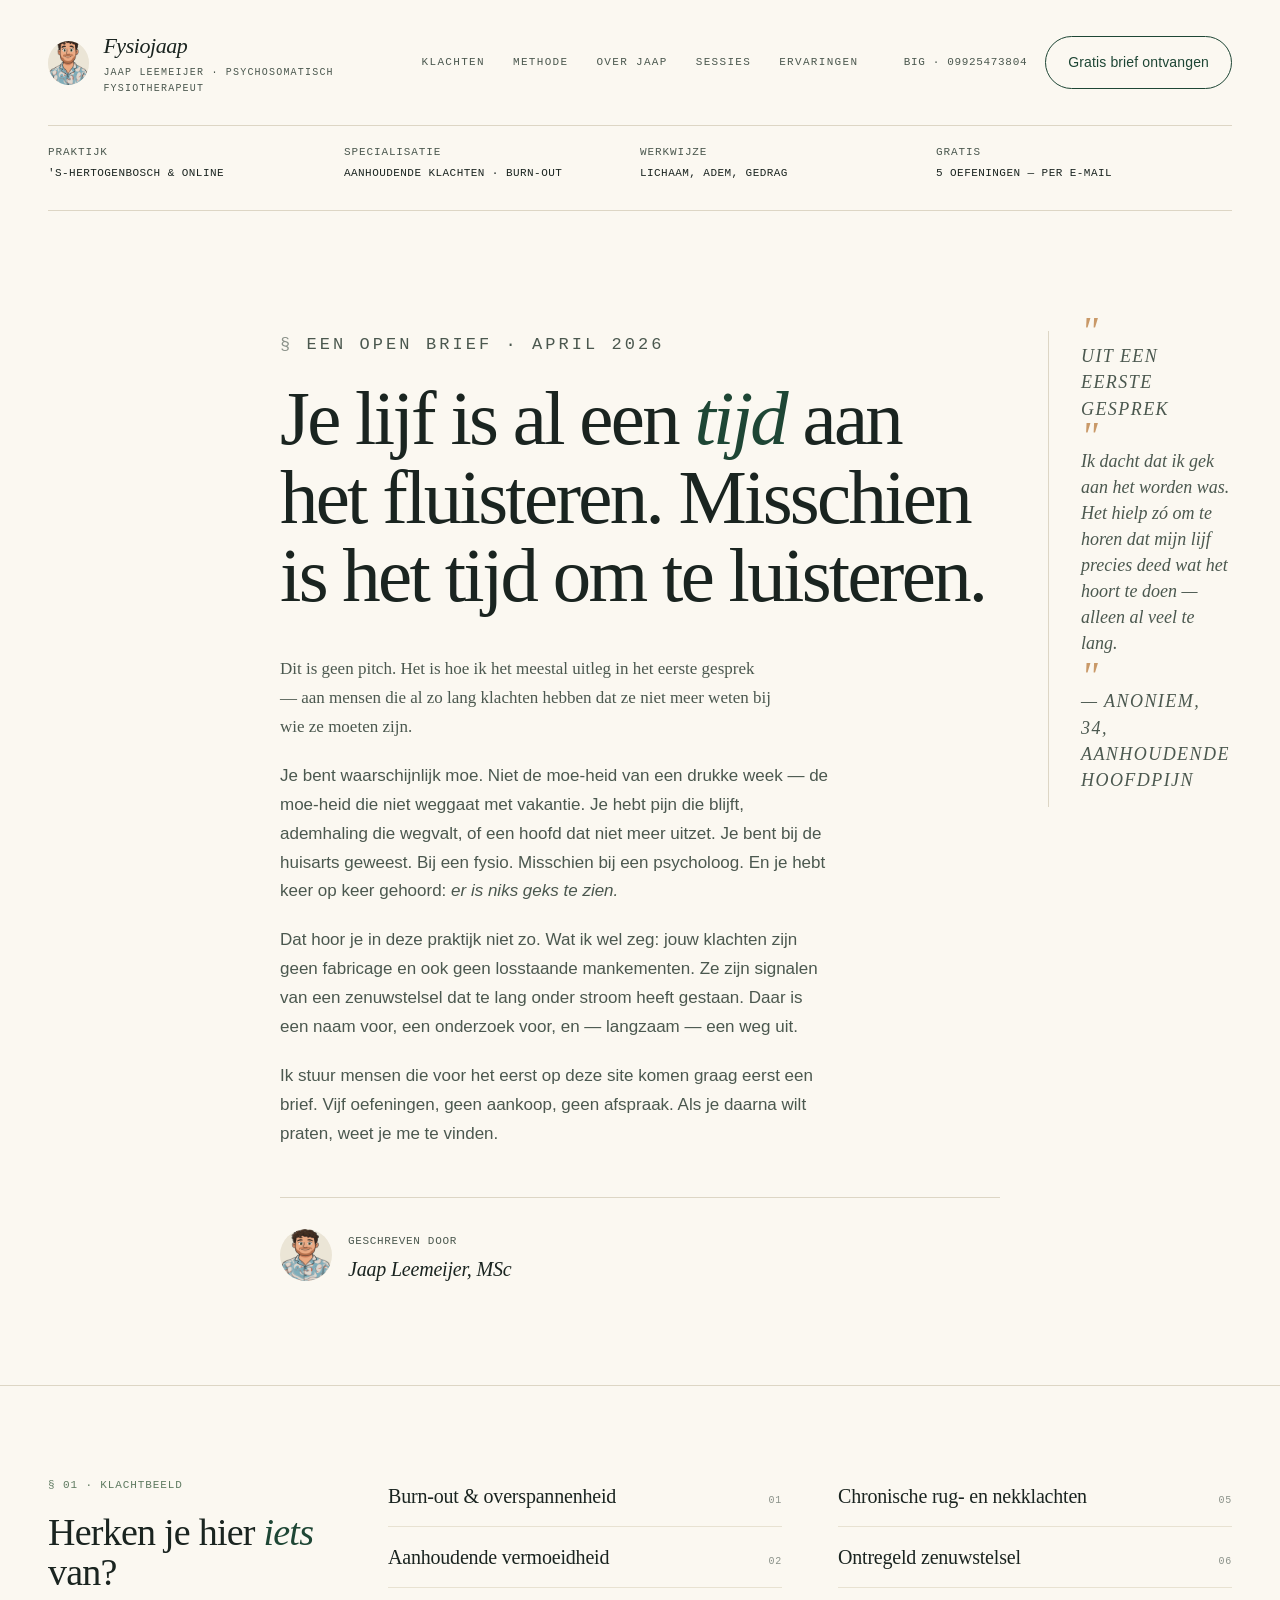
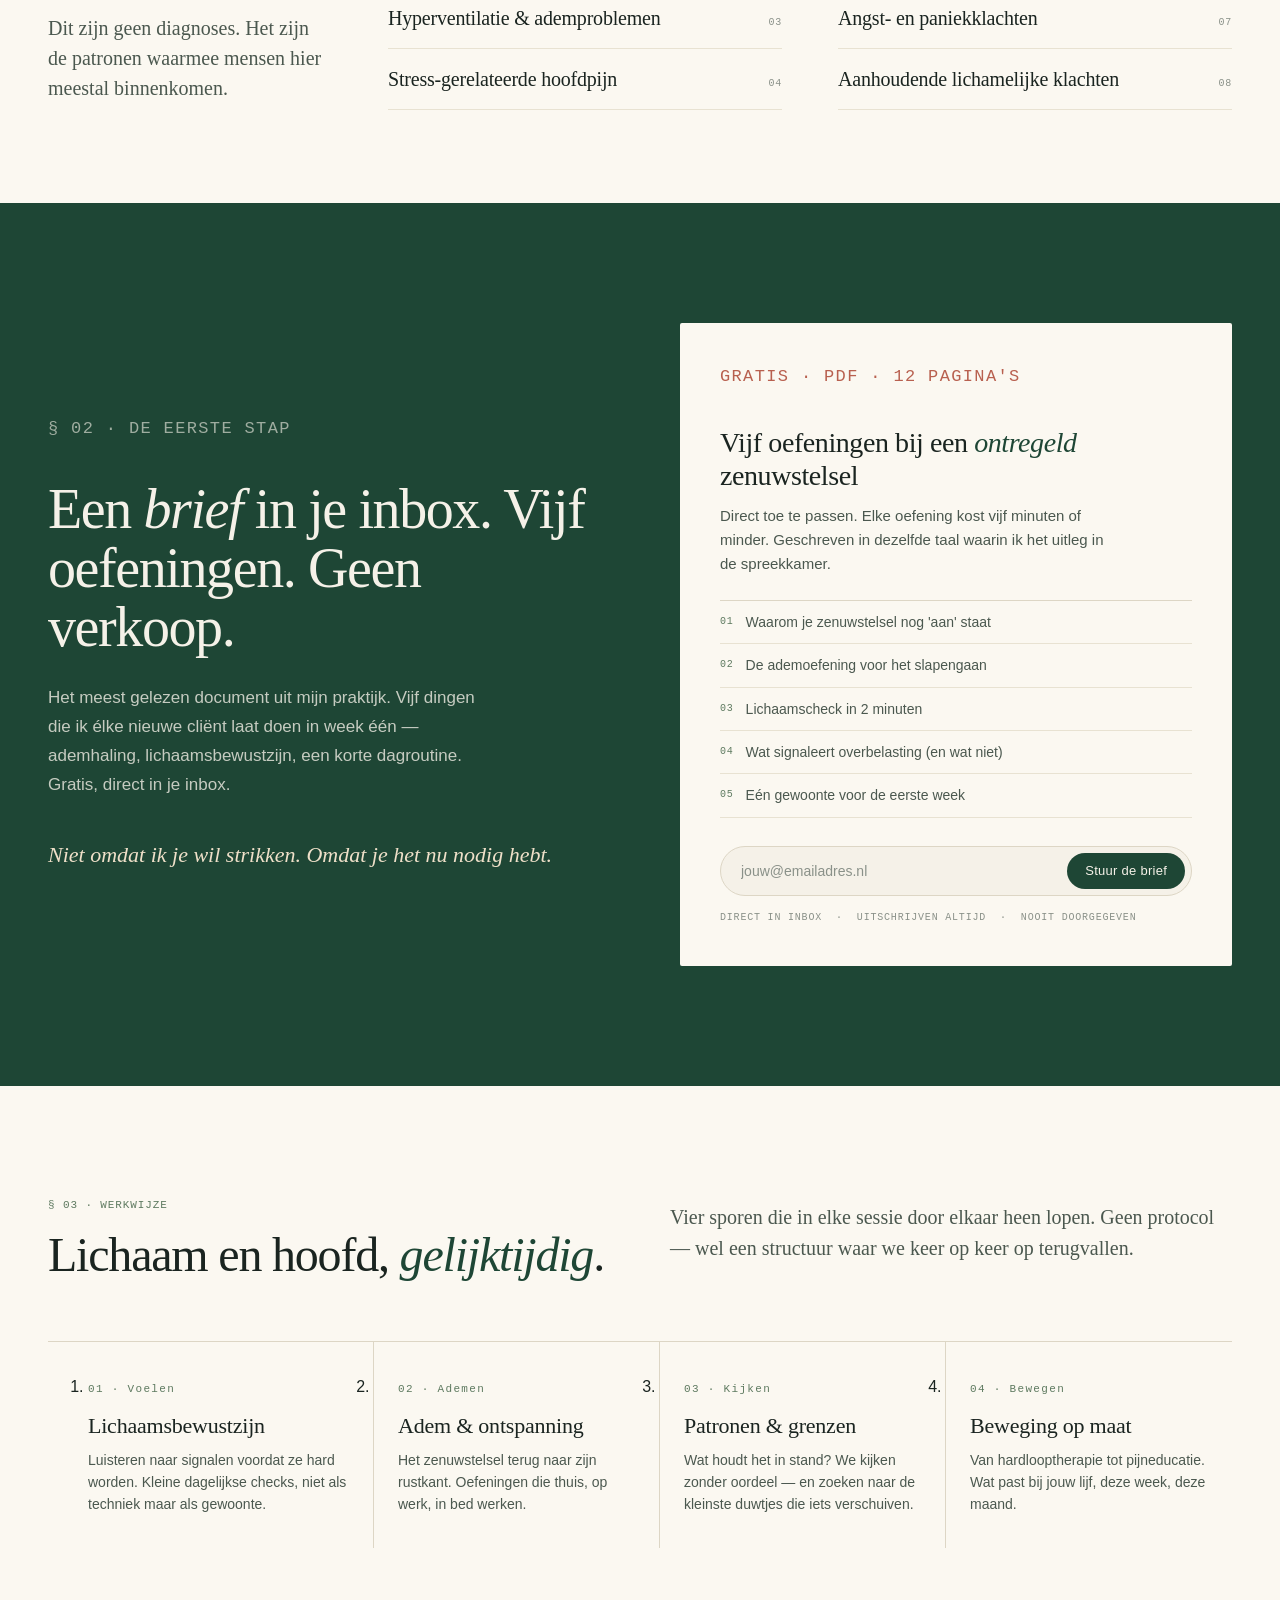
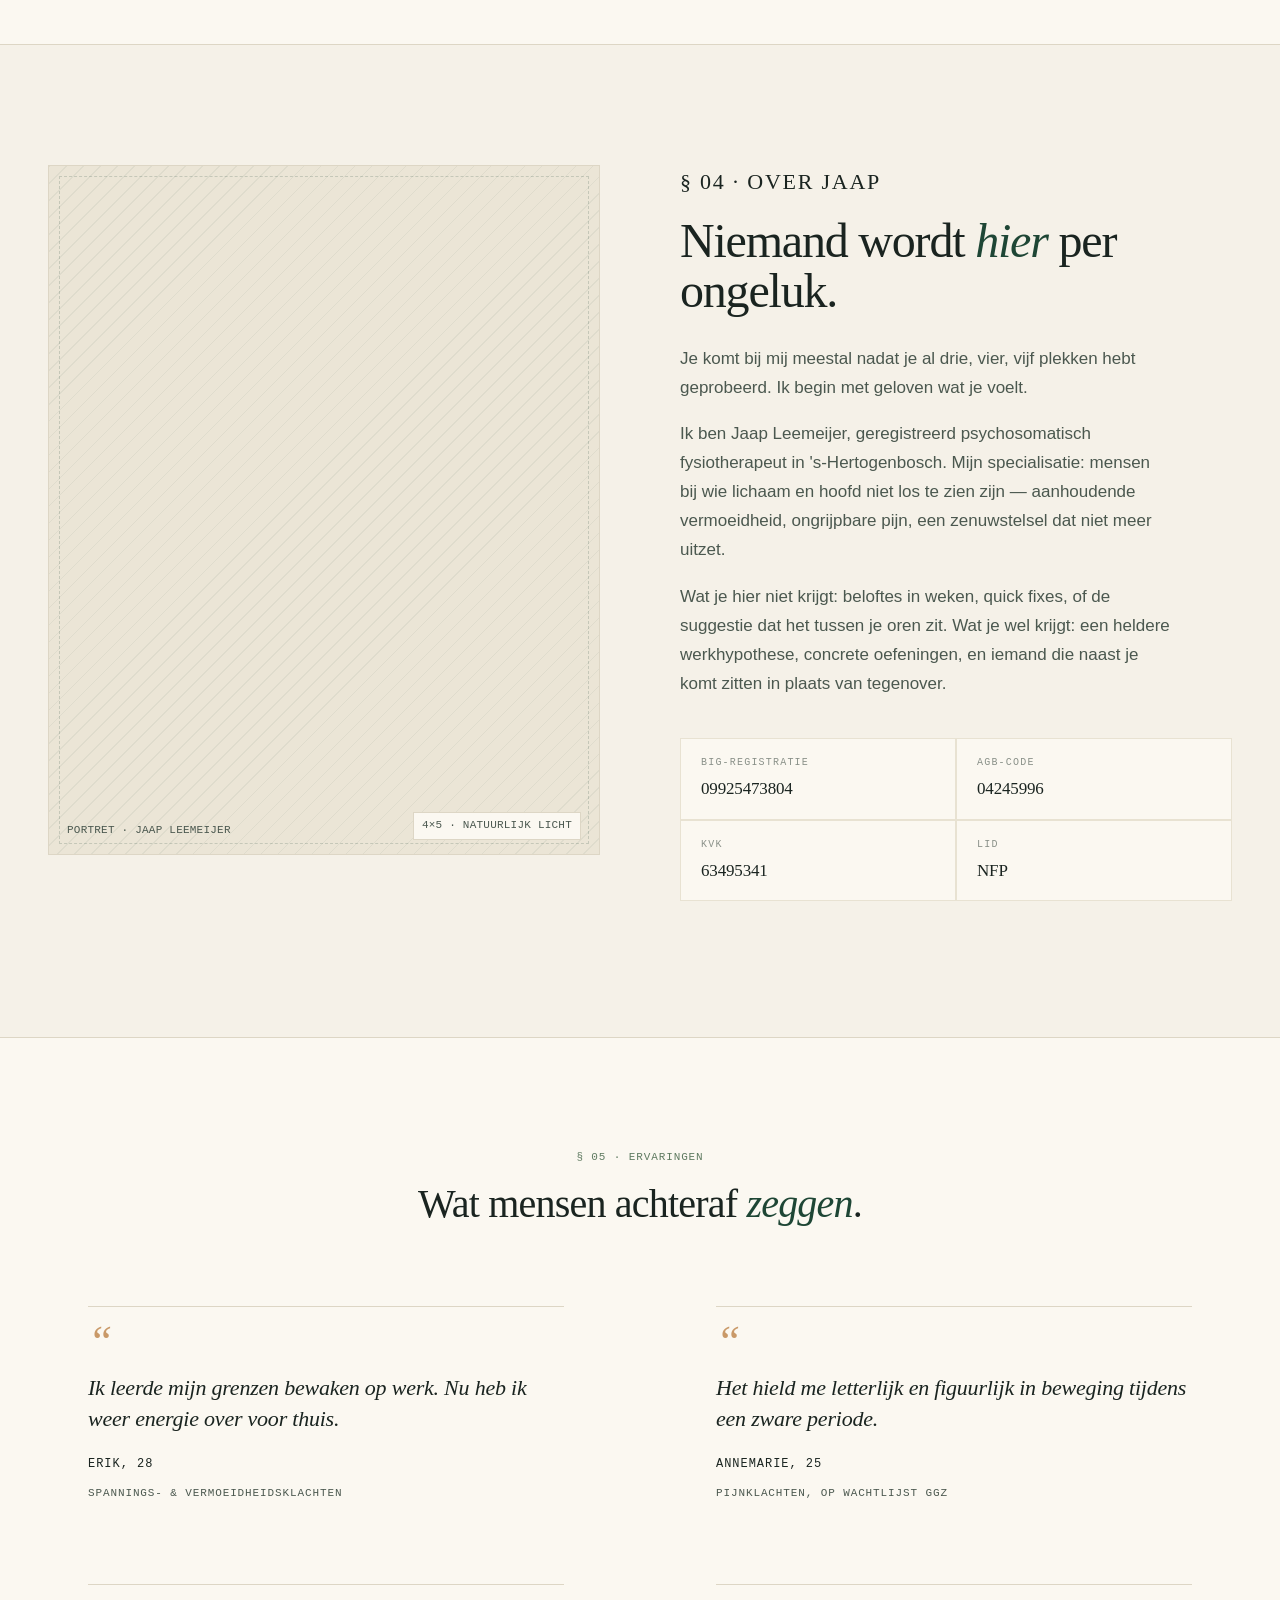
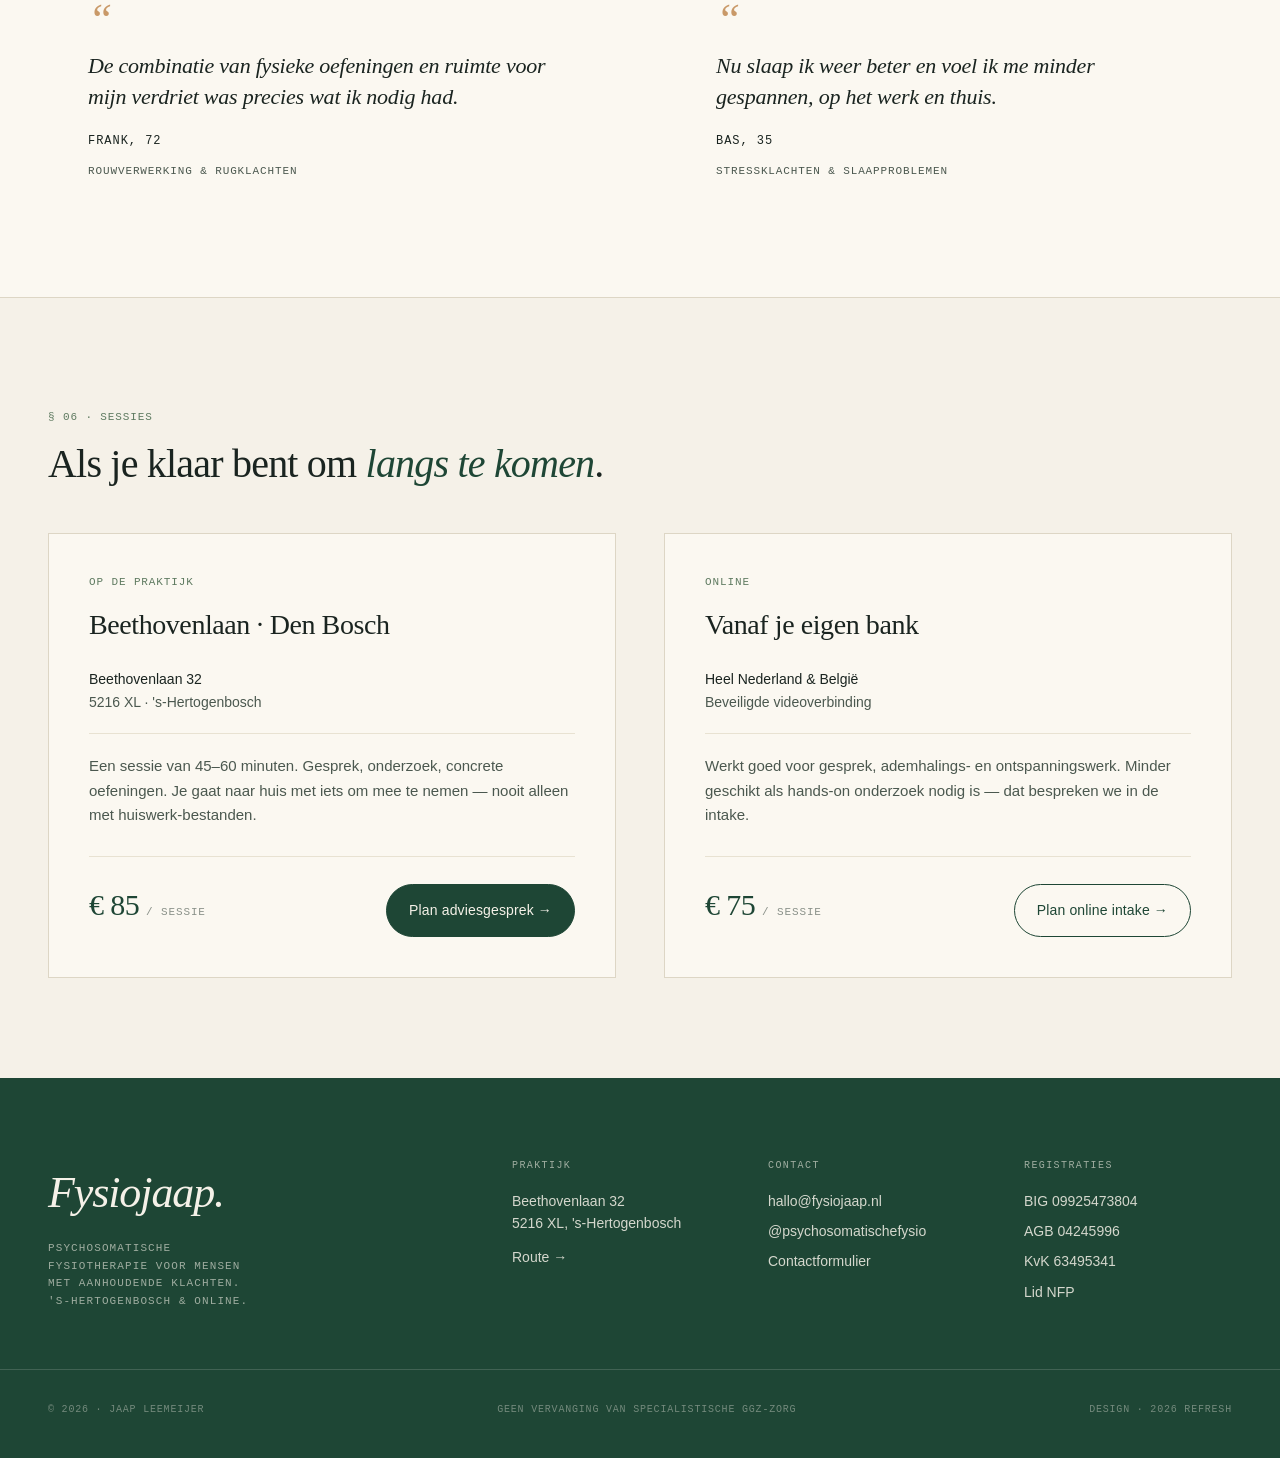
==== commit 9243d164: "new website" ====
--- a/index.html
+++ b/index.html
@@ -1,180 +1,680 @@
 <!DOCTYPE html>
-<html>
+<html lang="nl-NL">
 <head>
-  <meta charset="utf-8">
-  <title>Fysiojaap — Three Directions</title>
-  <style>
-    * { margin: 0; padding: 0; box-sizing: border-box; }
-    body { background: #1E4635; display: flex; align-items: center; justify-content: center; min-height: 100vh; font-family: -apple-system, BlinkMacSystemFont, sans-serif; }
-    #__bundler_loading { position: fixed; bottom: 20px; right: 20px; font: 13px/1.4 -apple-system, BlinkMacSystemFont, sans-serif; color: #666; background: #fff; padding: 8px 14px; border-radius: 8px; box-shadow: 0 1px 4px rgba(0,0,0,0.12); z-index: 10000; }
-    #__bundler_thumbnail { position: fixed; inset: 0; width: 100%; height: 100%; display: flex; align-items: center; justify-content: center; background: #1E4635; z-index: 9999; }
-    #__bundler_thumbnail svg { width: 100%; height: 100%; object-fit: contain; }
-    #__bundler_placeholder { color: #999; font-size: 14px; }
-  </style>
-  <noscript>
-    <style>#__bundler_loading { display: none; }</style>
-    <div style="position:fixed;bottom:12px;left:12px;font:13px/1.4 -apple-system,BlinkMacSystemFont,sans-serif;color:#999;background:rgba(255,255,255,0.9);padding:6px 12px;border-radius:6px;box-shadow:0 1px 4px rgba(0,0,0,0.08);z-index:10000;">
-      This page requires JavaScript to display.
-    </div>
-  </noscript>
+<meta charset="utf-8">
+<meta name="viewport" content="width=device-width, initial-scale=1">
+<title>Fysiojaap — v1 · De Stille Brief</title>
+<link rel="stylesheet" href="shared.css">
+<style>
+/* =========================================================
+   V1 — THE QUIET LETTER
+   Editorial, magazine-like. Narrow column, long-form feel.
+   Sticky lead-magnet rail on the right.
+   ========================================================= */
+
+body.v1 {
+  background: var(--paper);
+  color: var(--ink);
+  font-family: var(--ff-sans);
+  font-size: 16px;
+  line-height: 1.6;
+}
+
+.v1 .stage { max-width: 1280px; margin: 0 auto; padding: 0 48px; }
+
+/* ─── Header — whisper-thin, mono ─── */
+.v1 .nav {
+  display: grid;
+  grid-template-columns: 1fr auto 1fr;
+  align-items: center;
+  padding: 28px 0;
+  border-bottom: 1px solid var(--line);
+}
+.v1 .nav__brand { display: flex; align-items: center; gap: 14px; }
+.v1 .nav__brand img { width: 44px; height: 44px; border-radius: 50%; object-fit: cover; background: var(--cream-2); }
+.v1 .nav__title { font-family: var(--ff-serif); font-weight: 400; font-style: italic; font-size: 22px; letter-spacing: -0.02em; }
+.v1 .nav__sub { display: block; font-family: var(--ff-mono); font-size: 10px; letter-spacing: 0.12em; text-transform: uppercase; color: var(--ink-2); margin-top: 2px; }
+.v1 .nav__links { display: flex; justify-content: center; gap: 28px; }
+.v1 .nav__links a { font-family: var(--ff-mono); font-size: 11px; letter-spacing: 0.12em; text-transform: uppercase; color: var(--ink-2); text-decoration: none; }
+.v1 .nav__links a:hover { color: var(--forest); }
+.v1 .nav__right { justify-self: end; display: flex; align-items: center; gap: 18px; }
+.v1 .nav__meta { font-family: var(--ff-mono); font-size: 11px; letter-spacing: 0.06em; color: var(--ink-2); }
+
+/* ─── Masthead — issue # treatment ─── */
+.v1 .masthead {
+  display: grid;
+  grid-template-columns: repeat(4, 1fr);
+  padding: 18px 0 28px;
+  border-bottom: 1px solid var(--line);
+  font-family: var(--ff-mono);
+  font-size: 11px;
+  letter-spacing: 0.08em;
+  text-transform: uppercase;
+  color: var(--ink-2);
+}
+.v1 .masthead span strong { color: var(--ink); font-weight: 500; display: block; margin-top: 3px; letter-spacing: 0.04em; }
+
+/* ─── Hero — the letter opens ─── */
+.v1 .letter {
+  padding: 120px 0 100px;
+  display: grid;
+  grid-template-columns: 1fr minmax(640px, 720px) 1fr;
+  gap: 48px;
+  position: relative;
+}
+.v1 .letter__eyebrow { font-family: var(--ff-mono); font-size: 11px; letter-spacing: 0.18em; text-transform: uppercase; color: var(--sage); margin-bottom: 32px; }
+.v1 .letter__eyebrow::before { content: '§ '; color: var(--ink-3); }
+.v1 .letter__body { grid-column: 2; }
+.v1 .letter h1 {
+  font-family: var(--ff-serif);
+  font-weight: 300;
+  font-size: clamp(42px, 6vw, 84px);
+  line-height: 1.02;
+  letter-spacing: -0.035em;
+  margin: 0 0 40px;
+  color: var(--ink);
+}
+.v1 .letter h1 em {
+  font-style: italic;
+  font-weight: 300;
+  color: var(--forest);
+}
+.v1 .letter h1 .drop {
+  display: inline-block;
+  float: left;
+  font-size: 0.88em;
+  line-height: 0.88;
+  padding: 0.02em 0.08em 0 0;
+}
+.v1 .letter__lede {
+  font-family: var(--ff-serif);
+  font-weight: 300;
+  font-size: 22px;
+  line-height: 1.5;
+  color: var(--ink);
+  margin: 0 0 28px;
+  max-width: 32ch;
+}
+.v1 .letter__body p {
+  font-size: 17px;
+  line-height: 1.7;
+  color: var(--ink-2);
+  max-width: 58ch;
+  margin: 0 0 20px;
+}
+.v1 .letter__signature {
+  display: flex;
+  align-items: center;
+  gap: 16px;
+  margin-top: 48px;
+  padding-top: 28px;
+  border-top: 1px solid var(--line);
+}
+.v1 .letter__signature img { width: 52px; height: 52px; border-radius: 50%; background: var(--cream-2); }
+.v1 .letter__signature small { font-family: var(--ff-mono); font-size: 11px; letter-spacing: 0.06em; color: var(--ink-2); text-transform: uppercase; }
+.v1 .letter__signature strong { display: block; font-family: var(--ff-serif); font-style: italic; font-size: 20px; font-weight: 400; color: var(--ink); margin-top: 2px; letter-spacing: -0.01em; }
+
+.v1 .letter__aside {
+  grid-column: 3;
+  padding-left: 32px;
+  border-left: 1px solid var(--line);
+  align-self: start;
+  position: sticky;
+  top: 40px;
+}
+.v1 .letter__aside .mono { margin-bottom: 14px; }
+.v1 .letter__aside p { font-family: var(--ff-serif); font-style: italic; font-size: 18px; line-height: 1.45; color: var(--ink-2); margin: 0 0 20px; font-weight: 300; }
+.v1 .letter__aside p::before { content: '"'; font-size: 40px; line-height: 0; display: block; color: var(--amber); margin-bottom: 12px; }
+
+/* ─── Symptom list — typographic, no cards ─── */
+.v1 .symptoms {
+  border-top: 1px solid var(--line);
+  padding: 80px 0;
+}
+.v1 .symptoms__grid {
+  display: grid;
+  grid-template-columns: 280px 1fr;
+  gap: 60px;
+}
+.v1 .symptoms h2 {
+  font-family: var(--ff-serif);
+  font-weight: 300;
+  font-size: 38px;
+  line-height: 1.05;
+  letter-spacing: -0.02em;
+  margin: 0;
+  color: var(--ink);
+}
+.v1 .symptoms h2 em { font-style: italic; color: var(--forest); }
+.v1 .sym-list {
+  list-style: none;
+  margin: 0;
+  padding: 0;
+  columns: 2;
+  column-gap: 56px;
+}
+.v1 .sym-list li {
+  padding: 14px 0;
+  border-bottom: 1px solid var(--line-soft);
+  break-inside: avoid;
+  display: flex;
+  justify-content: space-between;
+  align-items: baseline;
+  gap: 16px;
+  font-family: var(--ff-serif);
+  font-size: 20px;
+  font-weight: 300;
+  color: var(--ink);
+  letter-spacing: -0.01em;
+}
+.v1 .sym-list li .num { font-family: var(--ff-mono); font-size: 10px; color: var(--ink-3); letter-spacing: 0.08em; }
+.v1 .sym-list li:hover { color: var(--forest); }
+.v1 .sym-list li:hover .num { color: var(--sage); }
+
+/* ─── The Observation (lead magnet as primary moment) ─── */
+.v1 .observation {
+  background: var(--forest);
+  color: var(--cream);
+  padding: 120px 0;
+  margin-top: 0;
+}
+.v1 .observation__inner {
+  max-width: 1280px;
+  margin: 0 auto;
+  padding: 0 48px;
+  display: grid;
+  grid-template-columns: 1fr 1fr;
+  gap: 80px;
+  align-items: center;
+}
+.v1 .observation .mono { color: rgba(245,241,232,0.6); }
+.v1 .observation h2 {
+  font-family: var(--ff-serif);
+  font-weight: 300;
+  font-size: 56px;
+  line-height: 1.05;
+  letter-spacing: -0.025em;
+  margin: 16px 0 28px;
+}
+.v1 .observation h2 em { font-style: italic; }
+.v1 .observation p { font-size: 17px; line-height: 1.7; color: rgba(245,241,232,0.78); max-width: 48ch; margin: 0 0 36px; }
+
+.v1 .leadmag-card {
+  background: var(--paper);
+  color: var(--ink);
+  padding: 40px;
+  border-radius: 2px;
+  position: relative;
+}
+.v1 .leadmag-card::before {
+  content: '';
+  position: absolute;
+  top: -8px; left: -8px; right: 8px; bottom: 8px;
+  border: 1px solid var(--amber);
+  z-index: -1;
+  pointer-events: none;
+}
+.v1 .leadmag-card .mono { color: var(--terracotta); }
+.v1 .leadmag-card h3 {
+  font-family: var(--ff-serif);
+  font-weight: 400;
+  font-size: 28px;
+  line-height: 1.15;
+  letter-spacing: -0.015em;
+  margin: 10px 0 12px;
+}
+.v1 .leadmag-card h3 em { font-style: italic; color: var(--forest); }
+.v1 .leadmag-card p.desc { font-size: 15px; line-height: 1.6; color: var(--ink-2); margin: 0 0 24px; }
+.v1 .leadmag-card ul {
+  list-style: none;
+  margin: 0 0 28px;
+  padding: 0;
+  border-top: 1px solid var(--line);
+}
+.v1 .leadmag-card ul li {
+  display: flex;
+  gap: 12px;
+  padding: 10px 0;
+  border-bottom: 1px solid var(--line-soft);
+  font-size: 14px;
+  color: var(--ink-2);
+}
+.v1 .leadmag-card ul li::before { content: counter(item, decimal-leading-zero); counter-increment: item; font-family: var(--ff-mono); font-size: 10px; color: var(--sage); letter-spacing: 0.08em; padding-top: 3px; }
+.v1 .leadmag-card ul { counter-reset: item; }
+.v1 .leadmag-form {
+  display: flex;
+  gap: 8px;
+  padding: 6px;
+  border: 1px solid var(--line);
+  background: var(--cream);
+  border-radius: 999px;
+}
+.v1 .leadmag-form input {
+  flex: 1;
+  border: 0;
+  background: transparent;
+  padding: 10px 14px;
+  font-family: var(--ff-sans);
+  font-size: 14px;
+  color: var(--ink);
+  outline: none;
+}
+.v1 .leadmag-form input::placeholder { color: var(--ink-3); }
+.v1 .leadmag-form button {
+  border: 0;
+  background: var(--forest);
+  color: var(--cream);
+  padding: 10px 18px;
+  border-radius: 999px;
+  font-family: var(--ff-sans);
+  font-size: 13px;
+  font-weight: 500;
+  letter-spacing: 0.02em;
+  cursor: pointer;
+}
+.v1 .leadmag-foot { margin-top: 14px; display: flex; gap: 14px; font-family: var(--ff-mono); font-size: 10px; letter-spacing: 0.08em; text-transform: uppercase; color: var(--ink-3); }
+
+/* ─── Method — numbered editorial steps ─── */
+.v1 .method { padding: 100px 0 80px; }
+.v1 .method__head { display: grid; grid-template-columns: 1fr 1fr; gap: 60px; margin-bottom: 60px; }
+.v1 .method h2 { font-family: var(--ff-serif); font-weight: 300; font-size: 48px; line-height: 1.05; letter-spacing: -0.025em; margin: 16px 0 0; }
+.v1 .method h2 em { font-style: italic; color: var(--forest); }
+.v1 .method__intro { font-family: var(--ff-serif); font-weight: 300; font-size: 20px; line-height: 1.55; color: var(--ink-2); margin: 16px 0 0; }
+
+.v1 .steps { display: grid; grid-template-columns: repeat(4, 1fr); gap: 0; border-top: 1px solid var(--line); }
+.v1 .step {
+  padding: 32px 24px 32px 0;
+  border-right: 1px solid var(--line);
+  position: relative;
+}
+.v1 .step:last-child { border-right: 0; padding-right: 0; }
+.v1 .step:nth-child(n+2) { padding-left: 24px; }
+.v1 .step__num { font-family: var(--ff-mono); font-size: 11px; color: var(--sage); letter-spacing: 0.12em; }
+.v1 .step h3 { font-family: var(--ff-serif); font-weight: 400; font-size: 22px; line-height: 1.15; letter-spacing: -0.01em; margin: 14px 0 10px; color: var(--ink); }
+.v1 .step p { font-size: 14px; line-height: 1.6; color: var(--ink-2); margin: 0; }
+
+/* ─── Portrait + bio — big full-width photo moment ─── */
+.v1 .about {
+  background: var(--cream);
+  padding: 120px 0;
+  border-top: 1px solid var(--line);
+}
+.v1 .about__grid { display: grid; grid-template-columns: 1fr 1fr; gap: 80px; align-items: start; }
+.v1 .about__photo { aspect-ratio: 4/5; }
+.v1 .about__photo .photo-ph__label { color: var(--ink-2); }
+.v1 .about .mono { color: var(--sage); }
+.v1 .about h2 { font-family: var(--ff-serif); font-weight: 300; font-size: 48px; line-height: 1.05; letter-spacing: -0.025em; margin: 16px 0 28px; }
+.v1 .about h2 em { font-style: italic; color: var(--forest); }
+.v1 .about p { font-size: 17px; line-height: 1.7; color: var(--ink-2); margin: 0 0 18px; max-width: 52ch; }
+.v1 .about p:first-of-type { font-family: var(--ff-serif); font-weight: 300; font-size: 22px; color: var(--ink); line-height: 1.5; }
+.v1 .credentials {
+  margin-top: 40px;
+  display: grid;
+  grid-template-columns: 1fr 1fr;
+  gap: 2px;
+  background: var(--line-soft);
+  border: 1px solid var(--line-soft);
+}
+.v1 .credentials div { background: var(--paper); padding: 16px 20px; }
+.v1 .credentials dt { font-family: var(--ff-mono); font-size: 10px; letter-spacing: 0.12em; text-transform: uppercase; color: var(--ink-3); margin: 0 0 4px; }
+.v1 .credentials dd { margin: 0; font-family: var(--ff-serif); font-size: 17px; color: var(--ink); letter-spacing: -0.01em; }
+
+/* ─── Testimonials — set as pull-quotes ─── */
+.v1 .quotes { padding: 100px 0; border-top: 1px solid var(--line); }
+.v1 .quotes__head { max-width: 560px; margin: 0 auto 64px; text-align: center; }
+.v1 .quotes h2 { font-family: var(--ff-serif); font-weight: 300; font-size: 40px; line-height: 1.1; letter-spacing: -0.02em; margin: 16px 0 0; }
+.v1 .quotes h2 em { font-style: italic; color: var(--forest); }
+.v1 .quotes__grid { display: grid; grid-template-columns: repeat(2, 1fr); gap: 48px 72px; }
+.v1 .pullquote { border-top: 1px solid var(--line); padding-top: 24px; }
+.v1 .pullquote__marker { font-family: var(--ff-serif); font-style: italic; color: var(--amber); font-size: 44px; line-height: 0.5; margin-bottom: 20px; }
+.v1 .pullquote p { font-family: var(--ff-serif); font-weight: 300; font-style: italic; font-size: 22px; line-height: 1.4; letter-spacing: -0.01em; color: var(--ink); margin: 0 0 20px; }
+.v1 .pullquote cite { font-style: normal; font-family: var(--ff-mono); font-size: 11px; letter-spacing: 0.08em; text-transform: uppercase; color: var(--ink-2); }
+.v1 .pullquote cite strong { font-weight: 500; color: var(--ink); display: block; font-size: 12px; letter-spacing: 0.08em; margin-bottom: 4px; }
+
+/* ─── Sessions band ─── */
+.v1 .sessions { padding: 100px 0; border-top: 1px solid var(--line); background: var(--cream); }
+.v1 .sessions__grid { display: grid; grid-template-columns: 1fr 1fr; gap: 48px; }
+.v1 .session-card {
+  background: var(--paper);
+  border: 1px solid var(--line);
+  padding: 40px;
+  display: flex;
+  flex-direction: column;
+}
+.v1 .session-card .mono { color: var(--sage); }
+.v1 .session-card h3 { font-family: var(--ff-serif); font-weight: 400; font-size: 28px; letter-spacing: -0.015em; margin: 12px 0 20px; }
+.v1 .session-card address { font-style: normal; font-size: 14px; line-height: 1.6; color: var(--ink-2); margin: 0 0 20px; padding-bottom: 20px; border-bottom: 1px solid var(--line-soft); }
+.v1 .session-card address strong { display: block; color: var(--ink); font-weight: 500; }
+.v1 .session-card p { font-size: 15px; line-height: 1.65; color: var(--ink-2); margin: 0 0 28px; }
+.v1 .session-card__foot { margin-top: auto; display: flex; align-items: baseline; justify-content: space-between; gap: 16px; padding-top: 24px; border-top: 1px solid var(--line-soft); }
+.v1 .session-card__price { font-family: var(--ff-serif); font-size: 30px; letter-spacing: -0.02em; color: var(--forest); }
+.v1 .session-card__price small { font-family: var(--ff-mono); font-size: 11px; letter-spacing: 0.08em; color: var(--ink-3); text-transform: uppercase; }
+
+/* ─── Footer ─── */
+.v1 .foot { background: var(--forest); color: var(--cream); padding: 80px 0 40px; margin-top: 0; }
+.v1 .foot__top {
+  max-width: 1280px;
+  margin: 0 auto;
+  padding: 0 48px;
+  display: grid;
+  grid-template-columns: 2fr 1fr 1fr 1fr;
+  gap: 48px;
+  align-items: start;
+  border-bottom: 1px solid rgba(245,241,232,0.16);
+  padding-bottom: 48px;
+}
+.v1 .foot__brand { font-family: var(--ff-serif); font-style: italic; font-size: 44px; font-weight: 300; letter-spacing: -0.025em; margin: 0 0 12px; }
+.v1 .foot__brand-sub { font-family: var(--ff-mono); font-size: 11px; letter-spacing: 0.1em; text-transform: uppercase; color: rgba(245,241,232,0.6); max-width: 32ch; }
+.v1 .foot h4 { font-family: var(--ff-mono); font-size: 10px; letter-spacing: 0.14em; text-transform: uppercase; color: rgba(245,241,232,0.6); margin: 0 0 16px; font-weight: 500; }
+.v1 .foot ul { list-style: none; margin: 0; padding: 0; display: flex; flex-direction: column; gap: 8px; }
+.v1 .foot a, .v1 .foot li, .v1 .foot address { font-family: var(--ff-sans); font-size: 14px; color: rgba(245,241,232,0.85); text-decoration: none; font-style: normal; line-height: 1.6; }
+.v1 .foot a:hover { color: var(--cream); }
+.v1 .foot__bottom {
+  max-width: 1280px;
+  margin: 0 auto;
+  padding: 32px 48px 0;
+  display: flex;
+  justify-content: space-between;
+  gap: 24px;
+  font-family: var(--ff-mono);
+  font-size: 10px;
+  letter-spacing: 0.08em;
+  text-transform: uppercase;
+  color: rgba(245,241,232,0.4);
+}
+</style>
 </head>
-<body>
-  <div id="__bundler_thumbnail">
-  <svg viewBox="0 0 1200 800" xmlns="http://www.w3.org/2000/svg">
-    <rect width="1200" height="800" fill="#1E4635"></rect>
-    <text x="600" y="430" text-anchor="middle" font-family="Georgia, serif" font-style="italic" font-size="180" font-weight="300" fill="#F5F1E8" letter-spacing="-6">Fysiojaap</text>
-    <text x="600" y="510" text-anchor="middle" font-family="monospace" font-size="22" letter-spacing="6" fill="#C99968">THREE DIRECTIONS</text>
-  </svg>
+<body class="v1">
+
+<div class="stage">
+
+  <!-- NAV -->
+  <header class="nav">
+    <div class="nav__brand">
+      <img src="../assets/jaap-avatar.png" alt="Jaap">
+      <div>
+        <span class="nav__title">Fysiojaap</span>
+        <span class="nav__sub">Jaap Leemeijer · Psychosomatisch Fysiotherapeut</span>
+      </div>
+    </div>
+    <nav class="nav__links">
+      <a href="#klachten">Klachten</a>
+      <a href="#methode">Methode</a>
+      <a href="#over">Over Jaap</a>
+      <a href="#sessies">Sessies</a>
+      <a href="#ervaringen">Ervaringen</a>
+    </nav>
+    <div class="nav__right">
+      <span class="nav__meta">BIG · 09925473804</span>
+      <a class="btn btn--ghost" href="#brief">Gratis brief ontvangen</a>
+    </div>
+  </header>
+
+  <!-- MASTHEAD -->
+  <div class="masthead">
+    <span>Praktijk<strong>'s-Hertogenbosch &amp; Online</strong></span>
+    <span>Specialisatie<strong>Aanhoudende klachten · Burn-out</strong></span>
+    <span>Werkwijze<strong>Lichaam, adem, gedrag</strong></span>
+    <span>Gratis<strong>5 oefeningen — per e-mail</strong></span>
+  </div>
+
+  <!-- LETTER / HERO -->
+  <section class="letter" id="top">
+    <div class="letter__body">
+      <p class="letter__eyebrow">Een open brief · april 2026</p>
+      <h1>Je lijf is al een <em>tijd</em> aan het fluisteren. Misschien is het tijd om te luisteren.</h1>
+      <p class="letter__lede">Dit is geen pitch. Het is hoe ik het meestal uitleg in het eerste gesprek — aan mensen die al zo lang klachten hebben dat ze niet meer weten bij wie ze moeten zijn.</p>
+      <p>Je bent waarschijnlijk moe. Niet de moe-heid van een drukke week — de moe-heid die niet weggaat met vakantie. Je hebt pijn die blijft, ademhaling die wegvalt, of een hoofd dat niet meer uitzet. Je bent bij de huisarts geweest. Bij een fysio. Misschien bij een psycholoog. En je hebt keer op keer gehoord: <em>er is niks geks te zien.</em></p>
+      <p>Dat hoor je in deze praktijk niet zo. Wat ik wel zeg: jouw klachten zijn geen fabricage en ook geen losstaande mankementen. Ze zijn signalen van een zenuwstelsel dat te lang onder stroom heeft gestaan. Daar is een naam voor, een onderzoek voor, en — langzaam — een weg uit.</p>
+      <p>Ik stuur mensen die voor het eerst op deze site komen graag eerst een brief. Vijf oefeningen, geen aankoop, geen afspraak. Als je daarna wilt praten, weet je me te vinden.</p>
+      <div class="letter__signature">
+        <img src="../assets/jaap-avatar.png" alt="">
+        <div>
+          <small>Geschreven door</small>
+          <strong>Jaap Leemeijer, MSc</strong>
+        </div>
+      </div>
+    </div>
+
+    <aside class="letter__aside">
+      <p class="mono">Uit een eerste gesprek</p>
+      <p>Ik dacht dat ik gek aan het worden was. Het hielp zó om te horen dat mijn lijf precies deed wat het hoort te doen — alleen al veel te lang.</p>
+      <p class="mono">— Anoniem, 34, aanhoudende hoofdpijn</p>
+    </aside>
+  </section>
+
 </div>
-  <div id="__bundler_loading">Unpacking...</div>
-
-  <script>
-    
-document.addEventListener('DOMContentLoaded', async function() {
-  const loading = document.getElementById('__bundler_loading');
-  function setStatus(msg) { if (loading) loading.textContent = msg; }
-
-  // Error sink persists across replaceWith since it's on window, not the DOM.
-  window.addEventListener('error', function(e) {
-    var p = document.body || document.documentElement;
-    var d = document.getElementById('__bundler_err') || p.appendChild(document.createElement('div'));
-    d.id = '__bundler_err';
-    d.style.cssText = 'position:fixed;bottom:12px;left:12px;right:12px;font:12px/1.4 ui-monospace,monospace;background:#2a1215;color:#ff8a80;padding:10px 14px;border-radius:8px;border:1px solid #5c2b2e;z-index:99999;white-space:pre-wrap;max-height:40vh;overflow:auto';
-    d.textContent = (d.textContent ? d.textContent + String.fromCharCode(10) : '') +
-      '[bundle] ' + (e.message || e.type) +
-      (e.filename ? ' (' + e.filename.slice(0, 60) + ':' + e.lineno + ')' : '');
-  }, true);
-
-  try {
-    const manifestEl = document.querySelector('script[type="__bundler/manifest"]');
-    const templateEl = document.querySelector('script[type="__bundler/template"]');
-    if (!manifestEl || !templateEl) {
-      setStatus('Error: missing bundle data');
-      console.error('[bundler] Missing script tags — manifestEl:', !!manifestEl, 'templateEl:', !!templateEl);
-      return;
-    }
-
-    const manifest = JSON.parse(manifestEl.textContent);
-    let template = JSON.parse(templateEl.textContent);
-
-    const uuids = Object.keys(manifest);
-    setStatus('Unpacking ' + uuids.length + ' assets...');
-
-    const blobUrls = {};
-    await Promise.all(uuids.map(async (uuid) => {
-      const entry = manifest[uuid];
-      try {
-        const binaryStr = atob(entry.data);
-        const bytes = new Uint8Array(binaryStr.length);
-        for (let i = 0; i < binaryStr.length; i++) bytes[i] = binaryStr.charCodeAt(i);
-
-        let finalBytes = bytes;
-        if (entry.compressed) {
-          if (typeof DecompressionStream !== 'undefined') {
-            const ds = new DecompressionStream('gzip');
-            const writer = ds.writable.getWriter();
-            const reader = ds.readable.getReader();
-            writer.write(bytes);
-            writer.close();
-            const chunks = [];
-            let totalLen = 0;
-            while (true) {
-              const { done, value } = await reader.read();
-              if (done) break;
-              chunks.push(value);
-              totalLen += value.length;
-            }
-            finalBytes = new Uint8Array(totalLen);
-            let offset = 0;
-            for (const chunk of chunks) { finalBytes.set(chunk, offset); offset += chunk.length; }
-          } else {
-            console.warn('DecompressionStream not available, asset ' + uuid + ' may not render');
-          }
-        }
-
-        blobUrls[uuid] = URL.createObjectURL(new Blob([finalBytes], { type: entry.mime }));
-      } catch (err) {
-        console.error('Failed to decode asset ' + uuid + ':', err);
-        blobUrls[uuid] = URL.createObjectURL(new Blob([], { type: entry.mime }));
-      }
-    }));
-
-    const extResEl = document.querySelector('script[type="__bundler/ext_resources"]');
-    const extResources = extResEl ? JSON.parse(extResEl.textContent) : [];
-    const resourceMap = {};
-    for (const entry of extResources) {
-      if (blobUrls[entry.uuid]) resourceMap[entry.id] = blobUrls[entry.uuid];
-    }
-
-    setStatus('Rendering...');
-    for (const uuid of uuids) template = template.split(uuid).join(blobUrls[uuid]);
-
-    // Strip integrity + crossorigin — blob URLs from a file:// document inherit
-    // a null origin, so crossorigin forces a CORS fetch that SRI then rejects.
-    // The manifest bytes are ours; SRI protects against CDN compromise, not this.
-    template = template.replace(/\s+integrity="[^"]*"/gi, '').replace(/\s+crossorigin="[^"]*"/gi, '');
-
-    const resourceScript = '<script>window.__resources = ' +
-      JSON.stringify(resourceMap).split('</' + 'script>').join('<\\/' + 'script>') +
-      ';</' + 'script>';
-    // Inject after <head> so the DOCTYPE stays first; prepending the script
-    // would push the parser into quirks mode. DOMParser always emits a <head>
-    // (synthesizing one if the source HTML omitted it) but may carry
-    // attributes through, so match the full opening tag. slice() rather than
-    // replace() keeps us clear of $-pattern substitution in resourceScript.
-    const headOpen = template.match(/<head[^>]*>/i);
-    if (headOpen) {
-      const i = headOpen.index + headOpen[0].length;
-      template = template.slice(0, i) + resourceScript + template.slice(i);
-    }
-
-    // Parse the template and swap the root element. Scripts inserted via
-    // DOMParser/replaceWith are inert per spec — re-create each with
-    // createElement so they execute, awaiting onload for src scripts to
-    // preserve ordering (React before ReactDOM before Babel before text/babel).
-    const doc = new DOMParser().parseFromString(template, 'text/html');
-    document.documentElement.replaceWith(doc.documentElement);
-    const dead = Array.from(document.scripts);
-    for (const old of dead) {
-      const s = document.createElement('script');
-      for (const a of old.attributes) s.setAttribute(a.name, a.value);
-      s.textContent = old.textContent;
-      // text/babel scripts with a src: fetch and inline. transformScriptTags
-      // does XHR against the src, but blob:null/ from a file:// origin is
-      // silently dropped. Inlining makes it a plain inline babel script,
-      // which transformScriptTags handles unconditionally.
-      if ((s.type === 'text/babel' || s.type === 'text/jsx') && s.src) {
-        const r = await fetch(s.src);
-        s.textContent = await r.text();
-        s.removeAttribute('src');
-      }
-      const p = s.src ? new Promise(function(r) { s.onload = s.onerror = r; }) : null;
-      old.replaceWith(s);
-      if (p) await p;
-    }
-    // Babel standalone auto-transforms type=text/babel on DOMContentLoaded,
-    // which fired before we swapped the document. Trigger manually if present.
-    if (window.Babel && typeof window.Babel.transformScriptTags === 'function') {
-      window.Babel.transformScriptTags();
-    }
-  } catch (err) {
-    setStatus('Error unpacking: ' + err.message);
-    console.error('Bundle unpack error:', err);
-  }
-});
-
-  </script>
-
-  <script type="__bundler/manifest">
-{"dbc31e7f-babb-4c15-b97b-4bce49574ddd":{"mime":"text/html","compressed":true,"data":"H4sIAAAAAAAACs1dW3Mbx5V+16/owLUrKQFAAAQpCiKRSBEt2ZZExZTtTV5YDczBoImZ7kl3A5CoclVqH/YH7KZqX/Y95cq+7UPe7X/iX7J1Ts+l5waSkrJZl10E5tKX06e/851Lw8e/eHr22ze/f33KljaOpneO8Q+LuAxPOjLqvXrRwWvAg+md4xgsZ/Ml1wbsSWdtF72jTnZZ8hhOOhsB20Rp22FzJS1Ie9LZisAuTwLYiDn06EuXCSms4FHPzHkEJ0NsxAobwfTzd0aoS84T9vOf/sw2Q/bj39hTYOdWRBGwJ1rA4njPPXrnOBJyxTREJx1j30VglgC2w5YaFicds+Qagv7cGGyc7k/v7P2SnXzoP3cYY98OaVhvnp+y333zxekb9uL0zZvTr/HWaSCs0oJHXRbzkF8JCb1IrKDPXnGt1ZbNVbSOZZdFSoa9hdIxWwBEfXz33Ir56h2LgAe9mIcSLNNcRExJZpfAtAiXlh784MGzX+7duTNTwbv+Zsje32FsxuerUKu1DCZsw/W9Xi/hCej7j+4wHKnS2WUhV3RxoaTtLXgsonfZrcWiZ7g0xW0jrmDChofJW7wUoQiWgIOfsGH/8NGd7+/cwf77xvIQ2HsW87dOISZsODoaJG8fsZjrUMgJGzC+tuoRS3gQCBnihfERPvD9HVzFn//8J/cvew48AE3Lsl0Kk4Du2aWQXRYrqbznfrnn+pZ8QwIIhEki/m7CQi0CHC7+7VmIk4hb6LnVMhM2XGgaCn7Ax3gkQtkTFmIzYXOQFuhyPs7RUfKWDfDSTOkAdG+mrFXxhA2Tt8yoSASp9FA891Em2bAuLmaay4C9L8a2iODto8YuWciTCRuOnUiqTYg4ZO9ZKtoxPZQthPuWjk3zQKzNhB0M/ukRU7NLmNveQtgJm6sNdlLXkrkGHvdG98u90oZk79uUBLRY3H/k7m6zcQwG6RXamxMmLI/E/JGvSaMRjjUCa0H3TMLnJOHeoD8YQVwegVnPfMHNIjVfPWoZD2rG/[base64]/e/vxP2WZR07KKlaFa1o9dD+upeYSkCahsVLb78vLcBoQCswHAycoG5jbmIhY/723uF4kLztsgfY1P3M/JCOj9N1TZQRbvdpiLgVG8il6AZ1cQHvYIbs4xPgxNFtcMLwEAoozDRv34fDyhAnkxkgKtBapyB498e/sLsNm27/fq0VJDfsvROrk+aEjSpPsaUjPzvNVHY/U6z9waCi/POIx8m98QhX53Cz7bKjcfL2fgPlGYya9gjar/0Dt0sKujNg41RVGuhXbRYQFxMp28+W4TeCb73dfqBVUkYhIWlWbkdh65HidsIiWNiKXAb9o3Tzl+SAl0vo5Ox3ihU49ZrWRhDAp1gpIhD1dTloZbn+emTo6bHU/dF8WRssaV7irYfbRg8au37QCn+ljg6OsKPKeEg/[base64]/FiVUxi4SxjhS9S1SoebIU8y6Tis25DpqYkXEvGhdxuB49PBtxNHBu9Pflli4uUAVvRZMpsFCiT4e+JuVjXI4+hcXZP2qE/cFBGxMYVYjAbgbgjxY5QKOa7nS0zLu4Rwv5nkZp8rfJgauOpLDZ6bhSmRbfeiTSg8OySF0Xkaiw4vEtYiM9oxaWRD7TwFc9IXFHTBjfKLfeNWNX86FR0NCbgd0CyJo5nHED2FHNIN5IBTz8vQnlyghGG+g2ya4v1/FtDBnBQCNXbnHTajoRiZt56/UX0rE2+QBVOHmzBHY2M6A3FDpg9zDuydK4Jzcs0SLm+h2LFXrL9xtwRXlvNwczc4ZbWQbiDxVfeTTItNI3kQX2eL1dXAgpU1+vHrws8TUKX5Z2UE6ubuML+riVddJI6uqDzc1iKgEdzvi90figOxoPu6P9UXfQPyyW1H/x00DhQXMceAcUVpwi3I85D28eZisGNjye23yPoNfp+Q5pPTgii5kv+xhJesm27x+m9jM15TyIedhD8/hhQfdceTLfsMKSRzeIAxRjKLgE9ZexibvlJvjMqGhtISdePUd1iMu5z9qJ68jxdgfhJR+hjugp4bjD2FVPyADeTlhv6DoWqMA92IC0JjNDDaOvqrNr14LWfK6s5b5P4L213L+9Lo/rjmSzWR+26vKwqstpPGhUIrHlcX6YQS+1kvQDMPOKoh80KPrhTZhqmT973ayj6+mD50GXWcRt3MhynymfqBl+Z71Hlc6Ggw9iG77kxs0RGT9cWR9jE2WfqzVq+T0E7S4LYC5iHvXwXXSerkCjLU8f6gk51xDTe/j8bdMYTTa4jQCU/Pz9Xcudj06DgXxklacprdm+RFV1ONyNGblX0BIHuN+AiA8fPmzYYTQuIZO1o704qAkb+n0Pqv2Qe59wDdLWtSpTjFskRVtUiZ5Ta4tzbQG/YvCTSRLxOSxVFNQ5Wi0u6r09W1ubcaW2Cd+eOJEkjhoNU7oMt5LQfgOVPnBI3KC+qd80X2uDo0zNSIPwlC0iAw5zCNYqCSUvnfqxScPBrQLlxbJVckhgl8plkOQajScEDLIaA2YsJE0ed+zeeu+vkrM8Lr3+vf/YxYXLOVUI6XV01HOiq/GDw3onRCZvkxjeLxLDLrrRFGkZHLTkhdHsVgnkoGFIH2ZrM7kJabX6uGmN6kGbYf/gugCSP6OslgI14aZrWMkZuqUcPLqBTc5dPwtJ2avHoB9xBffJt7gpUWwP97QTV+xnEnFje/OliFBLy20OCuNVXPHflXbpXr0nfzW6X2yJNCpZIjf4wsXFLd3t4c2N7dCvVyAJIi39wHIJvzSiRkfbo7q5Co3TzGRTtKCyzlWXafwhTLKOba+VtpoLy37FZsLlWWciZIt1FDnfiiVLZVUaAWiAOT5TqSnfRQ2aXPybk0/qI4s3fhBEOsgteesuzM3KXbjJvmfcJFiAQxUVEzbeO2h+sE9/esny4iLiM4iaiICXIXGyanSe8gCN9+A/Hq5LxS75oD4MsN3rt/P82x0iF/T303SYD6z0NVkIbWxPLXr2XXLLoqiakRi1bNJaQjMbxFxDABJrK00apfKSex9Qi+DHn7LkTm3LVcK1O+h89lTDaAOxQZBvC5F4uxnVZOQzjVIz9tYh009RE7VfUZVx2/CCnI0SNN4kCeUpbZMq7EjjleOuYKyIlaRxIOaaNN6KsPvHtbLQxCjTG3VGeRvS4BrJ+aa/gw4byj7ZIYmP5E/wWdR4lRr8eLBqImHDHSWHrcyyGNCHAVUmoVuZm5TNjUpsDgGYPfALbXCBqf2CRO1as3Luf9zU0MVFzPWKfNDbZ1EbE5H+otRZxgARruJrlBCgmOINM7sNGnFdGWol17tj57Vm3/0McG3kc2GhojpS6ZhHt3BJ22oZbu2SegSiMsK8kKFeftcw78Zqh3SwjVUI2WArqz1uTEyDMUJJw2ZY9NyQf87ufyB6tZLLnCSnHXwUTRz7fCdt8WY5g2sDZ7X8QS0uh397gdAwd36YG2PhhfnDuQGHLD3/0T7OUWuZSpk3jhxvHLTJkQeBBmN2ba6PcXDyvjPkLEPUzaPPOwffWkB0o8rYppartLgxT3CjkpY2Db64aIi/uYMduwq688z8dSl9L2/fZLau2+I7xH5xkWgxvyF9T0s/GslkTh12J9Qbuv5khWxHjYVs+9cVspWx9nOlsEa0DrLpCreHkhsDydVKn5SKlTPwmXSwi4sLm1am/v0T7yOHzzUHKGunwaXflWVqSCUPD318Lqycn+p2s87OBH1Utdq4CGyXiM/1PvkgS1qy+qh67tDNRxeW34ybtJQvVKtz/XGy5fhTOIPjjxygJ8nD2jr46ExjpmRbLbPq+4xeOrUKoy3mvEi/lbriXVZ8iYT/rWIyWzI4ddvZLoujg/ZjQ01muW6FS0NvLlSq8LNUWWl3fRB2UER7nB/p+4CSMxc52ZkvbDxgM/gUB2walmFM0ZfjvfRE7PFeerSXqtjnETfmpLPBA7l3jjEik16hE5t4kbHjX/R67NXjb1mvN8WvS3cAM31Q8k0HLzPmv14cTUxvMnaMFeFGz086/f4eNwas2cNzvz2+4ZbrfiLDDuORPel8yXlSvBaITfaZsWM6I+R3QicRO8Ux4uM9fGTXG2Y960yxD/YCIAZxCRoPHb827+ZLZVTMrTDzJaMW7RI0T2Bty80e7+Wj8j/iUVO/JzoQV8yEpyeVP1tFfL60IDvTr9JPx3u8/phLPkFn6lKD0PgQborO9Ay3xpc0/YZniGyA6UzP3YfGh7BsSgsZ4rBO88/5o8d7km9aFpryMcU8axLHA3md6ZMvnqGcBw8fjg7GD/aPBuOKUHn20sxKNrOy1wuXyuQHvD+b4WHwzvQZQolh9I0paTe8MtB0QZymgy6U+OXj8zfPTx8/zTTZm0d2CC3TZRrYa81XVlyujh0Vn941veegrQpBzhTqyD/zOHnEzujADO4wesqflWvnPIG54JEw3ArIGnvM5VKtA5ABsEwhUD5P1lr2FGlcW3vfgV5txeVV3tYLMV9yHncZD7DcJIRA83BHA06E2dsHTMECJK03xQkT0Ax6MRdRQxupfDOZugPxbI89P/36LBOsceYoE67DtA4TwUnHqqQBL/[base64]/wHcq3RSKQKZr+AVyPXWWIgMRCRVVHbULSXR3iMQqJgtARYWlRLb7rOnnNO0sQHJecw2SukufaXXrhSssmsOXLDJK3wSv+BzWwhx2SpK+MWKGbtea1/fsZ1ia+AqkOQMRilXmDpmoeY8TG9DBg999i0CQAFyXSchzuVKqST7tjCJ5nzVZ48jgwsTcK4lZ1sRWVwci+9tASzeiwGls8HC1vLuacC0/EhYx2MlNyZD/kslKoQwiwGD6TMw86XGcloWKKWP99zl0oMOxMukp8tens9zgC962fO6qRMd99kdVqpMlC42oDfS3c70G+GWpAxrtUUPUL1J/QQq8irH5y1625JtuXEQuhQQJezqp/9JcXmpdIp7Mao3YX6iYS7AsAAgYFvcdOA2Hil3oFKV5FFEGhCxDUCU6X1ZIcuTwbceSyUFmtv9cRdHmVtzwiUEs7yB4z2SjTOfqXFEwp2KlAzp+e9fvn5z9vKcbGjVgmbHgJwNLfhjhcVkrL2qiuXTVG3cujxHRg7DSecGp7wpTd6Z/vgXNqDf73GsdgYQBZ4M0RyPps9Br8DBqQBNwCnAGmeLN1z++nhvOSoNKh3HJy+9usmPeQxoYmjEC7gNBA+lMpDqId3Ak3scNxJpKNcxQAZcNM3Mws/wOIkkrCqpV2nPqchbNzp244NAJKaOxGVEMWWh6AjgdQkSjW5K2MpkfB13poNhdmsvEk3t+sR0AzpWIILdLY6uafH5uwQ0lvsLrPmCdMBo3ROtZhGapvbG969p/Nxi3KIXAlWUAejyDmxrdnxNs79daiXREQSm12EPrZeE1Sr319raPbim3TNpNYQQBSV7297e4XWrJUNjaXgJl+ImI3xwi/WP0LGIAflf4aW0N33U0PTxnopqnhl9KEEhQuDZk/PTr799/OaLs1dsj71AT+3l42evTt80YqJ31MfBYuofVjCxfprLA8g2fEcoG6U/RXbqDNa5Re/acy1G5IUggM3cr5QhggnpON1Mva3Rjj57hvixAY20o+8D3XEyfZ45AiyECK7Ims/XVA+3FqlRyzhi2nTgXDakRmLFfvohWhHPXm/RNIuf/ioti5Buk6ET0pHzn3746YfU7OX0uusWmsdmBtu1sYhpjsStlEZLyTHSb4WEPnO+Y5e5oGNpwmWDmeL2LWtfrknK12sJ0pxOZ0quiYpT6nAJyNyQtYrVCmV/RneIxlsm10yqQITE6fuenfY4TonKFYcjWglOGpfAUNLTz/HPcMQSHgrJ75qS4uxPK4qR+xyoTCoDCKdQZZRY7td7xwNAaKNoOawiZpogp5R9dooqkXXEVspYtsG+YyHX6EQo+hiARt3MaWTqkkSLAJjlPCKTJmTmrhZuagAMWRysVjwGXVr/dVTGlu841ypG+Zf8DKlCdpdzeRfTKtzWMekpkJ7mc8h9ABPxBGTIuay/lMZDEL3nKxzoKJtx/Vn0slJfCLQlMzoDrEPG3u6RPXcO5v36u6e4lULYKowGu6EFkDFc3G1lICxkckynNCrahdc6jBPInXQ+6zAXADzpJKpMAdzBFqw2POkAhmk6zDsnctJBR/E3dINjUL8vow7T8Me10BB4zaSHRFw7Zj2Lhe1Mz8npCoCloOYeKuaAg2z2dorzF/5YyR48zbGCgKIxRjv98W/N178RFjVTXG6Io7vIzW0aeKWUsOQbhRCigl8fzG2zUC9P3zw/e9pojtxiOUuUR25vyM/[base64]/IYYIRrputCRVjdaWG+RPbHYmwRr2SoVHYzPDS6/cyJED0OPLpemjneyXwRackVETKszZ58Jt8E0Oo5UZAvpdfGYmiwz84KC4maZDGK18UF34Je4W/Kshn69eRRfsJ50tb5Cilv4zxfZ46em2uoQV5BfZW/oxjfOnBBB4F6zGXwa/YdsBW1za5cYA1XHcMOFA/Dq7DKVINSAyAkmpNgvbWXGMvAPQXWII808+VabD7p5MeUg4AthM2zp1toGlWCymZr8/[base64]/WriEPMNGIL384KTLGCU5Wiiiol2aB+pPLPg4DLNCzWGbLooWS0ukxnXQBuw2xzqryVQqoL4LvWd0LjTwystLkM7YTOI1AIr4cm/XGGQ/I9rMV+xhXgLhnI16CWsQ0wZoP1Po7B2jR4KtklM4UpYhwnot0GUN095HkBaCwT0y3cJitZAF8/azzVYKAX20XtxukZJJ44Ic5kq0ZWw1nk3CbrFhjIfFoEOQcBN2duqOWXwjnOUdylui+PAYma7lyoEZXj3Ajs9DoJpKdUdBNPSpiq18PjZk96cUvzZq+PR+ODhw8Nr3vtq81X+yuH++OHB/nh4zSsvMJKXvvLq89dNTx/vBVEDEFzLjn/3zdmb0+YAtjvu4CDXrzS4IfD650naHPBrKTGhoF/aUArmfEd5SdqBFObSfEFIdQUhPVxmw22RAv9YRzFQKtxNS+pTjM5q7NusQ/XkBeYc/qu6TgRQkYt5UoAoJSNsBlu+ohw57Zo+e7VGOHTpRMzuS9ChAPJ2nd9K5Kqy7bH8f5olj061WHXZ6CjPGJ2nDM/0UibkI48pgoXUSq5NhSj+D6ST5YkCTNi5NBXZP0yaijCzhsQjU1aDvg/+6i+h5JZQE7RQAewSzWMpIeZkhkYHuXxei0uZScGxVvwciUtj2bNnf/iHCuYpsLmKZ0JSPB5xEI0WrHwwRSnptYizyAYp2AY02lssDjB5em3rQm5pRI0Hu2T1ueZyhT9ynMvpa7XebkCjnuIKOF3S6/D/hQa9WmOgiSf5zpmBpf1DhAGvxpCG0CilSfkXWm3KWYImZbt2cz3hpsv2C91xSY081+9kQgPxMia7xXItWp+fnp9/cfaqJeGYHnRxiJ0XkF0H16WYb7nK+YNh+xBhO69c8zH7E6QGGw8Etp5ebjwR2JmmBQOrCH02KjtRMdqO0vhucjiwM8XEMxE8yhG2WJ2qMpdPJXkFh9qKeQSVx8pR7Irv4Cj9WUIZzaz8rdENxKjPBmSE+XlKlEj2BLltxSFM64rLzkqq9KU29kf1WgTGDkbDQ/YvL7CHKon26Eqtk+OEkjNpzAnxbXzw85/+43CQxYEp3o0FCN2iTqWRUlIpERUtkUeOG5ncB3LBVYykGZdL4pZ0P95C0ca0pACfxFcQCHozoBBA2V1vXEnvLE3dL2x+lo6QdKY//+t/s6ODrDRkL5VAVhPS4Djm9Z+dWvXlQkRRZ/o64pLxYCPA5KVo//bvXglpzXNM1e4TqGFWWFlTv2+55AvccyAof8Ll6uZ69xyjLa8gAB2ho+DA9QlEofjpr006+AQ2ICIRonMlAqAMgZCYfLtGBTH8almoIHAWNMxUrsi8GUrdevEy4/jay9ykzJdi5YJ8Sy4D01N+ZZUzucId70bXaua6oLKqNEMjpOWrKn/51Dr34BPpnKv4dUqnaPnT8d9K6a61fZ+fnWHVKlm+hTvolI4kn78vovw80s7UsXdSxitIby4jqpyq6Uwr5efgRxGy0rfUPUFQ4Q3Vw/0aRObhWBRkLTRem8lyXJQ87y3HxQZOdbsG2DM9TQG6W+u7tiWqKWEqsRm6ChtPJZAP2ny5bzLm3ypp+dyWhlxNP/odLHkUqd8s8gWSkeupVg7hvfObSpAH6PXr30vHhlmzdUQxLz5tTgrumODXRWzB7JwlltiXgg7VoT1+9oQVoYXq3a82X7EiilBPqgaMAgY7R198qO0fRwdLFfY//kAl27tDnGnNelo7geX+lAjmXgAt3TPPnv2hd6V0WH/7KWCaBfuh/jQsNJhlraod85uIBlSch8XodGCG/jd5/wsiFEScN28AAA=="},"11e4ffa4-e228-4dbb-9ce9-0dc86426fcb9":{"mime":"text/html","compressed":true,"data":"H4sIAAAAAAAACs19W48bR5bme/2KMxx4JE2TLN6qVKoL3ZIly3LLktZlWNO7WBSCzMNkkJkR6chIUiqhAWMf5gdMDzC/oTHztg8NzGP7n/iXzJ4TmcnMZCaLVaox1rAlMi9xOXEu37nR53/3/O1XP/zx3QuY2zAYH5zTXxAI5V+0VNB587pF11B444PzEK2A6VyYGO1FK7Gzzkkru6xEiBetlcR1pI1twVQri8petNbSs/MLD1dyih3+0gappJUi6MRTEeBFnwax0gY4/vpjLPVCiAh+/flfYTWAv/0VXsvpXIgQ/kGE0RlcSl8JEZwfuhcOzgOplmAwuGjF9mOA8RzRtmBucHbRiufCoNedxjFNwffHB4f/CBd3/ecAAH4c8OKevX3+R/gHuHz18s3T13T9vTAhKGGMsHKFXfhKqxWaWFiplQi68DScoIHfgUVjxFRbKyCJ0evSu0/jj2GI1sgpzNFoiIQ0UvkgVsIKeinQyu/MtAnBN4hWKp/fu/NG4B8PDw4m2vvYXQ3g0wHAREyXvtGJ8k5hJczDTmdqUISPzg4ApjrQJrss1ZIvzrSynZkIZfAxuzWbdWKh4s3tWF7jKfSPow90KZAKO3OU/[base64]/e3j7vdMjDFDlhVN26e13Apy0m6wwenYHFD7bj4VQbFqNTUFph7Qinc71CUx0np5xjk1//9Wf3L3zz4vu3LMZ2rTtTHSShArERwkzICm9k7MXy+anIFcc94gro93qOz3NS+EZ6dIH+7lgMo0BYTGeLTyGUKhQfHvba0O8OZuZR8cLMsBQxGU/ScRu4M5Qql6qT3mqesyet9OpqKadLIkyjyIZa6S2R7aciW2GBXrd/jCHd4ZOxRqiYtNIpJFGEZipi3FIYG33HsziJ7ky0tTo8hcFJhWhSsZ7IhLZh006SmDA1uz09nSAdPe86F/[base64]/OqIL1x2pPPxwCp0+v6uNh6ZjhCeT+BQG27wYoIf3wSSsjbdZwq2q1jYXmWGY7r1gXEejaVVLiClRtUmRO71NFzprQxfoz7OqKA+Lhm1iVUrNWpOW0jmj4rZhq1o7x4AdDzF6VDNJrv53WM+6uepNawp9oESiyGg9q0cWTKRBylRVMm1MRcfqwnPpcvhaP/oAsQ6kly6AjnpLJw/de3WG8qBmpXEkVPE8i4p1Bzw5KRxiabiVD58y7cmQbiNO/C22Ri8xW1gsfHyUXcxRXffkDGYyCDJDnt6mhU1pcj640uWFJkZOrzsr/j3NCqnRJhtOHocR0sJa2jloM5G2ZK6vroSxO/STiCOc2g5jjFPowyH0a+14FBBerNiiEqk8GU95onTDJydf1ExwWKdAjnpfVFUS3RJBx6e/UdmHU2mmAYKwMOx9Qf+1t6Fgu8jCncEjeNz74tFZw9a31p4Zzvb2jVuqZKlitKfQ27FTvup43xPxHD0w/kQ8HPbaj3vto2G71+0fVVm7uEj4lM3ScaonnSe1bixP9VLvxAtqRna7LIz8uGZkt9rK+6mr9qmRIilLPD5Od++UZm9jv1K6FEAVfyTQ+E8PO0fpOc5kYIlsntFRJ54LT68f9tj8wJD+qNJw8KhKw4nw/Kq5Li50W4VGIkqtYvHQahVW5ayfPHnitFaOlgm05S7hlia9Ge7dCsb2GmHs4LYwNrOtE/0hJTvZ15Pog/MKt1i3nuqk2ZTf6KaUkMAxeWXbY3Q6ffgEbDZOvjjLsA99LOzDaCssPuyMPPSrnJ6OMshGGfW+2MCmfq92oKEbZ1/fNDOgO01u/aLqKVTn7JZeHJLtT2WqQJZRPVkGGVnKXqEL5sDlD9+/eseW5aNOOiFRpjNDDCCQsa1xCWOKSQVxQxwlh85QS6OibJz0SvGFdNyrK6kUg5u7BUhKa5wP7gOSjuohab/JSxnUOCknW7h00Cvg0sKCyXWpc1xqWORRdcNXV2S9y7DtBr/cYITCPhxW3PAaH5GFfjA6ag9G/fZgOCC5P27Qk03PlpZ7MwttYlFVxzlToYw/PWlw6lS729dmG6OCo+JmvbpSSXh/EYKRO+y6w6nOy0Hc2zPkaF8fadDEkP0KQ26tzMMUyVXDV7WBzHy3Naf8ePBoa6qK2vnh7fd/ZH0zLcSMYSKUF9epG6vNR/hUMKkDpzdyt6gSkWR+b+L2/szQf2eFWFO9d1DVUns4MMUFnQYitp3pXAYeq2p+N9PYN7/e6cwCGcEYTmfSFAZK5WxQevjqili2MQbq+HmLm5t4eQdIaI50bcW5ekXnmA7onjRxPU/2jhpVcU3AaFDUCdni9tO6VWvOb0dbkvO4dpWPG/3ZcrzihOxCeckOQZYnrYcODNxq4t0lfonm2rqwbtlXGx0e3eA8Fd/v8l+daH51FYgJBk1h7dKrVvi7wHjGP+k5Zzht0Ls5hNUcQCmBjgIeb0Lv92EXeid7QO5GrFaPvOscntRpLKvY1y+ePofvnr588+IHF/afIzwzEmdt1m9GBDAVxqvRthN6qsEuF1FpycdJFfINUZ6KUeSZ6sGeyy3cDPZuofK7/aNc6zsnt1brl9f2/51a7RfDVe6o7kevHtUDiuY4fJNW3SmG1YXvp3NLBCkNEeWvb9TuFlw52hlaLe0g5bqNJh5M52fF0PgJO1FFFmExqheXXWGELSke1IUTRpVgQhbcro/rlRUGR0eOazXGozbn75o0Su94S0hplw1ZpnfPv94RF2NF0OmXtXmG5T/LeTwmPT64vxBJ6rNVTmBYNLuFE58P7wXG16OZfiOa6degmZPmJd4R06TKj+pcPl/5sR3cW/kRZBhWxXJUVXpXV1ZP4RMHKLKtuQh76T1WlhujcSsIv5kmkDuyIP2qiBJLlkzhLsy/saU1blcDUCyZrYmIkQaqMkC67q66zQGy9ivNmmY1mg6VUvFZLKPmjLh+p5l0JxXKlTDZrpDrjtKdekBXsyyposQScQJKcfbP8ml75agfs2wkDCp7Vg3qjvJyj4a6oO1aEJ1Yzvim3FoD3GvWOkms1coZmfpV7hObLC/embrb4d+aTQ1zEpR8jWliYlpBpGUpa5Rxp0liy5CPwY0Txx3UbOLV+1I2VfT8w4vLH1599/bNq6ev4f3T169rYPJKyynGpahErxyVcE9cXVExIYWeaU0suxuwWUAax6MaxJsC1dKAjPduU+w0rBQ7sQdd4z83e8/5qshtIs1as6S7WZqMRnnM0mH2zlQnhC2GZ5tLhZxz8WUnFQbFsiNVLD08BbHSLt75WYmdrcBjHdRtqPTIk1/9HuW4iuu9sUggC/rvqhQoD+iIeotKuttkKxyRo/1YrnL0O9nQKaAKGw4b2LBf5MINUq+lQ1SNQlSqG9yOptJihWOVNqEIbqGDmgDP8W110KB2dXl4J+cyx16lNQwaFPC2Yal4kqNGAqak2RHhbWLB8rIbWLcSC35xefnq7ZvLurgvxnFapLOtZBtAAJNyf5SXT/HbKtUanToqOvbFZd1NsWYjZKr1TsHxUoFTOmLH+bvNuvUGzVrxZavlVw3JnLpFXF0ZOZnoWyHc//74TCPJyGG8DYeNqvryuKlGuX9U1Y41vOQWITzPYBzvUnxFtLqV+KlXXduKOSsAK2cD9neIdi7+dmHvqvKsG7kaRjq66+abCE9AXlcRr4tpVgTghqL9Bu+vUnFXpHajFtxBaqqBY2y1l9F37Hmys4R+H2VVmjoORRDc2nmtEe2t2TPQv0Pcq0bq66f/o8Y+zcRPu/D/TPx0S+07HLFbuSs5GVthbHGKz7dcdTjsNparV13O3SwWk4sAfL001sretojuWhv1TjicvDc+mImfmPJ7Z3A3XsMWM7iB4iQMBaWzOepXiV6Rt1P1nO/U2ONCU8c7nfm9Y5QNEdNCWUFN4VjDvk9PO2ucLCWF362QQdyhLiD2h/JtlnpetgdICzMLEejfPdgftA8ag1ylQFadt87YJJ4bqZanNUf7v3SE6n/vWuevP//5wdZrV1fUllZSJMS7rApc+9WNpulxo0tRUWNv3/7w4vs6TeaM050jSq5CIkV0f9qMSXFIlxu/QyXXVgVTk9ocONBaAa+jcnhx4/fshiJ1ZUuFqly3q6wH7m5qt8ZJTlVxow0dVhFeCWcWFtWJk0lFfY4KDF+zu+OjR6VA1PCYUl7bmrUwF8xH92GZ9wTddWuu4K5C7LCu5IHXnAS78wXlRMGebslWBwFPJdqw+RLI4rcqAN/riE52tAbW4fjdh9fQOliJkqQ8xfJxawkmx5GF2CVCbglxXaRvj+Ln+wwI15B9xGJ/fpj2UZ8fpm3hrK+ngYjji9Zq0BofHJx7cpVd4ebe1vgAgNvI0WQ3lFjxZYDi45uG2PQmwDl3sqT3yTy2xl+fH9LF2ifyHtjWpp28+Pj5oSdX6UfqFS6+xs2km4lF2kf+98tATOcWVWv8h/TT+aHYfmyFZi5E0Bp/oxHmaGGNZmlrH+XIf2v8krg3Bv5W+xyalaBWcJr7Rf659lF2GzBujS/dh/yh80Mlsh2LbL8Tq4D7p6gfp1VZ1ltlV0L54KFbGvz6z/+SDueOHc34gL78Xafjemk7Hb4ZO42QTUIl2oVDztccFR/IujZb43fxx+lcxzokokznCDM6QDtHIyKJ9GMAz1HBMx1P5+eHUT7avD/+FiE7I7iWCwXnGI59JEphOAYjhBdj0IVvEQK5mIGMQQSAqMq8k7cgtsZWLryUbUAIxccZGWFRdc8P5/[base64]/wXHjZM/3ZG/Vlu0z7GkcFlUUoOi+y3tRVucStuhM/9nHre6CctnukPFy2X54DBqDU+j4Sdg3fR+m7Qg2N4Av3HQeeoc9Q6HJ8fxit//OzVy46PBn0ZW4NovLK++vwJHv8OFnRYmXq47/F/FGIJDz3EIH5EzONrvPc95LKc/rSH5pxRRbMXlLX7uGUx8g6/VvP5UnNX8Xhl6Fde5+6tFsRmetHqdg9FHKOND8l2dNy9bqT8FojAXrS+pR8oeY0YolyQ2tqPx1wDULmRpzU+d9G78bfOSrkv311OSdk95jO+/bCDzbBPPQzp50Pcb6jkE8QiJNV424GHm4HLhiu9KBUMqAhi+9ToQ2obCDm4k2TrUeq5IStStSFpI0cLpHfR2hjig/Kay70ymc2ZD8gyzNEsUVlW4SFibEXAKp1shIfX6GyEG8Gp98E2MCn1kxQggrGSmjJLT1U1Sfkut1u0xukv2dBB9/pbsjUfVl/iXonW+DuNqQJnfOH7Qtjzw/mw8G5UfZWaGVrjH8VSKCuJHkFUsBpduAxEhGr7+rcIa208C6FGWIslBSZS20J2xxnRUAjlkVnSJXNxmFLmnik12J9S7wgHXGsy6aC1uRZiuR+hvk/8NihctmGu9cxrAxofVdyFy6lQMZC3rZwBvZZkxF+hh8ZZZt8yZdC4+8RlHsKc3OP/Jy1EuwnORbBCWDgk8lvQbLg/zVhfEHut0V+JYE/O+pYggzUisrDAawxmoCPQ5FOsArFcSh+EhyGqNkxQiWSdohsvkdcYSJ++deFShzGE0iNeks6Ok+EhrEk/d/Qb0Gm0P52+IcbYgK9EWthfEF9iJJFkSUcwQa8NlqAhGtuGeDo3crmkvQsFywDplzU8hm1deFEH/h4IoR7AhHjJEtoT6rcg1dH+pHq7Qiqv93FNqnc/Cn2TyFgYG7edB9CGUMbxdC5RQcQ+QqC134UXwRJimywXSNLFkn6tp3PbhTcSQxK6JeISFCElUv4+zhGD34I+x/vT56WRESzXcnEbYVNF1L+WrE7WIu7Cc6eXyfVxVj/EQC6WmXvEKih0MD8AD32+60hHaI/ZjkiVurI7aFWw7PyhYOBTy85tbbUmnTrYnEHPXeaqPc/DBuXrk1JkoHAja72BQkNO8dhqHk27dApPZaD2a+rm+dtf4TIyiMulCNGwL+cJn4hqq6dbYYvNBFb4rfHol387otGoym+LL4ogrDJM3h9EHpOItmDCFoCrY55NP1xr/L7i3xUO14Glb9CCVFYsMXWhcl4irDTjeJq0KC1DpgJScnPm6PA9giKFz1o8SUw3h4jwagkrI4QPntamC++FUsTDE/Q1c96X8F5Y8OnHt9DASmsjZl/CewyWCJ5eWjRxm5h3iSC8lcRrMivu+/xjRMGCGOMvaZoAMSa58DS5iMYJjJixCKwxdcGBoXCR5VmramUndPS2W6ZRNH6aCghK5bG0kLVENDGV+rAzCnOc0LwZ1KQwXqrDT5kgFBrI1+qc7gUC202JNoaJXMBKY2DbhLR++csvf1GgcYaKiKJDGphMBlO4LKA3OkvcKbfpp/ztJImARbaHNrhk192kiMBU/FliNPhsMSLk7Y6kRoieMtYBbl5Hy5Lj+MP5GQTCMYgSZZvl50dSxWngiHVzPJ0LS7BznigGUwWJ+kFbYtlr4jhydJiBmelCqRJ6aYJrKjBOpHU4LGN3MqkBibhNYpoqEkrikpiOVFUX3iNMdLJOh9RRm5VgdoxpJGmBYOeJjNsEZ2hzWhv6iU+CNrBMlAVPl/mUt5qGnFi50KrmIpDKjynfm8R5RIrlooB4dKQkJmsI0KCCJZIWy1wSEpl0qQsk5eEkSq0CjR4tbo4Tewd5+e2EhAMLUmV6hIg9DeQv/[base64]/s1MO/YsttHQh0sWAGgWlYuAIBi/2wO5MIhebUPKPyt7/CM6IjzCWaUrJgMH6eZTVIfcnUP/jlL3SUrF0wkzrmwpiC1dsseB6Nf6RMQkUbymWmdojCKS5YkxcilTXaS6YcWWGmnwXJbNZ2KnCFZql1BJ4QRgl6YK0dIAJPT5OQED+xjFQ0hQgCjIFC/Wun7dQv/wnXOiF9q5w4TYh3S2dH7OMAEc8BaxlkKQ1CUGgdaCFosaKfOlRdeK7RvZC6GySdWi+BwsFdeI7X9GiZCCw/sV5LjDXjo4VONsto1LObPr2Nup0Pt0hM0CiDo1pZQw6M5+xq0U4UPaltPkErWuN3z78mJukPIBJ+lz66fDadHPmTaqI/FKmXBJVhrC6FlAM5LqchW+McrwMBbx1uWTOl/dR/J8fdnh8G8oYRM+gCz5GtZg4LWcCJW2KO5flCqD2Gy/R79iPblIiaEqu6OG7Cic4bRxlttmmzMCoaC5RWnyD97get8GGqF4mRHu0xahZigBeEf32WB2JN2mhZtIqDnR8mQf6Zu8XKp0aXWuBSVxetv2+Rspxr76IVUVapmCLghjj7McKLFoZCBi33+39zHXhoLloLnax/zzcElTB0VdACgz8l0qBXGCbtVXPjxMkklDbLfz0ICZRwxss9tdkDrbKRf7lbrJXZAj/Xd4m0HD5arFwEzTkOy0Au6a5yWl9r46OPqwJuvVGT//j21VcvLmuVuGtYclq8mKre05sv9oS1tjfMGh243uCiVVOjVk6Jl3Q8sWIKoDljYMSMlcY1Si/NChcD/Q1qqdiPVQsD+YEi20Rj53kaj+D3QtFPSatrh8EF45KI0UoX3iTsKEpCL4w+0PgSWWiK5roMAaijJAc+L4w72sFJjm8uI6FYH7iUWjGbfH7IL9+UrHINN8XerPL2KEQwlxgQzEjrSziERPZM+knivjH8T4EMsSmq2OWu18IgRGik9nDX3p4qhaEwLus/OMo3yEH938HLl/+zs6aDDeSCgiq335or5ds6Oo+jZJzdWIKPDC29LmS7juD6l/[base64]/n2jGE0p70YS68XZv72gjFcvl4kG/ue52sqQYDzXIjnSbxl3k50b0I55uE7D85kalWmaB1ng05x3Q15KgAO2NI5lUR+GPf2FUr0bM3Kp5ngg3OcCOWl5bL+Ny+eAmNO7o5bpy1wNWGjtNGLmdy8uqPXfbmFuYkr5zKTCOFcxxoRkPJPKvT6LsO2ZyQ2MYOf1p0nmJT/rjUgdacQC70fjRmHWq6vlrjtxHBosiIpZWLZU3+YfwMCeusUAW0lXI1VSnzkFZlbs679OJww9ZHg/4x/NNrGutB3PkGjdU+qokbMhulyKCjo19//vNxLwOX5OdwnLmdZW/oo3NbbVFSORdN4YM0mZPIeOPmVkKirGEd3En1LD1OzN2ZUESWXZsyd2+fU6FNaTtgU/8sN+q0xr/+n/+AkyM4546d8WEazDk/dN9rAjl5AV+rvjZv/I7qmrKA/FaFVElX3JjOujt71VTnpD6aUGLGIsKBlYlQ1Tx7lZ/eUMI8ILviFMYzDHz5y79vTAGuUAbSp/CI9JD9CKk8DgXVcVXORIVAYgc4dmrjFBExA7CKY/9YhgJWUrjxu/ANBZU7Wm3Y0On6LzmhNnHju4CR8+xdluS/mY0e3xMbuZI5x0euyupWbHSjxqZ+sDplPRM/7e0K5O1htTg774Yq2bv9FTsF1CnWhQHxlBF+Tdy+4DKEyNrdZZ+cencvbUchL8lzJ+53Wa0szzSRiy/hOyEp8e2C6a+WIJRda228PDU04TRcnhTyhN8QbauhBtXulyLOroGo8Az307SA+nDKvOdacsbvubbHkzar8GP30KGga238FZprqlMQwnx5fpi9VRypvKZC/06rtoKQYBiVSiyQKmNWSRBw5NPFad0PoHL8YYEQ6SBL6cODaGdd8IMuPJMLsGu5mGEA9LuLpIxWLo5Z2ESbgsLumBbsnQEaNifSBdoonSDjUBBEi1N9263Gyw9TOu9B+VqiU0g84NrqJDGWj94ascCpvT2NXyLXywQeHP/685/7g1RJxFxGTMuXnvMnUS0xwKxUK621WWpj0bQhpi/sh7ji5DQ6mUfP0wilmGjF9tWmJnbBgMfCteb9EAVVYq30gdHj/ZLtPVXSM69S/JFyaxwGzQOCm7IQCLSObk/LbwX9rxPEEhYJdUW6COcrqi+hiiiMqX5FxZxADl2olD0uKudSHgbERtfay7MC9D1LSHhcTpV6TPfPUC6IkAaR0yrv1HrdmgpvENuwW9woLZeGSq1GXxBrycXSlScVVrAUijM5RB/pu7gwe1lOKInArq7rnhnFFcCUMpwh1/6staps5fb0ec6aKxJcGDExyL/s4BzjNCnjcAYzqYchyY5nhN+GSBC2cT4nd/p8sI5k+MEaQaX4KIkgMCGgrRnMG/STQKJJl93JH7qRavv6WwRMNi05OUwpkSBrXNyZgyn03BX6bsr5h5pnqT/vxr4P55tnltnSCcx14qVZM+dAd6G+nHwr9bC1hflo/C53muajDXJOgeaW8zMxud9TcKBKuHTHXF9pZcXUlqbahKzTWPgGy43nIgj072c5RVVAuK0mfl545/dVCebXq+9tQuU7lvu962GgIEq8c83PXr2E3pMng6PR4+EJpQSqC3z68hn0RoPR0ZMnx9t3/7D6AxwPR0+OhhQSqt59LT148/W7G1a/+bDFvq5xL+Ngxs5/+wsMeoNjKFfzlzrF+OPLVLNSQxRnWoQC+o1oKQiBOX6lcCQhpu23eQqq/cKZwXi+eSCXRieCJIyHpGO4sY7/V6z/BYV9ng2bdQAA"},"40005155-86a7-4630-93d4-e3589ee86f52":{"mime":"text/html","compressed":true,"data":"H4sIAAAAAAAACsU923Ibx5Xv/IpepLKSYuIOUBQJYkNKlMxIFlmSVtn1C6sxc4BpYtAz6e4BJKpS5dqHfECSqnzCVir77nf7T/wlW6d7ZtAz07iRtJ1y2cSg5/Tpc781Mvi3F5fPP/z31TkJ1Cwc7g3wPySkfHJS42H97ZsaPgPqD/cGM1CUeAEVEtRJLVHj+mEte8zpDE5qcwaLOBKqRryIK+DqpLZgvgpOfJgzD+r6wz5hnClGw7r0aAgnbQSimAph+PKzZNENpTH56bu/k3mX/PA9eR0yzqQXkHdUKhCDplm6NwgZnxIB4UlNqs8hyABA1UggYHxSkwEV4Dc8KRG4/n641/wdObnr//YIIR+7Gq3nby7eXjw/fUNevbt4gc/fL5iUdcbHYQLcA79BPtBRElLRIKdExuAxGjKpiIcn8R5JIpmCBr55BUIyiYQifuRNwSchUL8+oxMOinhU+HrZnbEmv2vu7Y0i/3Nj3iVf9ggZUW86EVHC/SMyp+JxvR7TGMST4z1CvCiMRPaY8al+OI64qo/pjIWfs6/G47qkXC6/luwWjki7H3/CRyHjUA+ATQJ1RNqNfv947897uH9DKjoB8oXM6CcjCUek3eu14k/HZEbFhPEj0iI0UdExianvMz7BB2bBn/eQfe1O3YtCMhHMJ4liIVOf8Yga+qTdIV+Iz2Qc0s9Hes2x/nddwSwOqQJ8N5lxeUQExEDV43Znn7TH4skxmdD4iHR6y50+RDGRSrA4h28+IRGLe+yRDbv00k2Q/JHwQdRHkVLR7Ii0409ERiHzU8oi6dZQfRbxqEL1Vkp1UApEXcbUM3RrtHsww28UfFJ1JSiX40jMjkgSxyA8KsHF83rnicUuPPCQ+GxOviw5gjuSjmZKehyR8tp5miW1xiF8SimtsSY0ZBNeZwpm8oh4wBUIJH9586OQSlX3Ahb65Etpz1bpBalExCfkS/Fg40iAVE+ODeEWqWz2W6W3r6/9SJEvJJXNA8QxE+QD+7zUZ4lEAL89dmiUpBM8t5Gjt3SeSxCn86L8aIrsEXKTSMXGn+up0TwiyEaoj0AtADiucJFqjyyZgvwwmrK1lP05R+r6eiQo923tMbxyMsgwMFWVMojGjIopcqlClZwHJSJqQLZAHywfoNk+IjwSMxqWmHdgMU/vjw6oegL8d91nAjzFIn5EjG4el41UxwErF6UVJhAEGztFyjqMUZOybtZbjVYHZq49Y8pX7mjUv6L8LtVH4Kv13qn1BWTQtcoqNY2VPCxzrFuWBfM6Lauh9ikGLx+8SFDDEx5xcL5/FERzECuV2X5Dm4O7CDDq6Nfn7y5zJQ1ARLa5O8g0ixzaNm+9cmW4IbDrawyfduFqewVXD+/CVicLLZ+bn6TbsdhoIZ7KZA6Hca08mwh8uBra0dEIkIuas6nFe/ToeI3drVgTOhth1OK0yIVNdahwv7DAEKZwUuB+aR8dlJIvBrIBeETapGnId1hYTYK29gNrDUv2fWZauq1WyfV7IZ3Fj3uH8ad98nS+2CftVi/+9KQSg7Uazw5dIQKaoTRGyMOvFXFgCXmYZeKcmmimaMi8kjHsoTFcq7qGdDp/KFHuWUa5XkWCV5n0ql+ywMe72fFuyY63n2mVLDqNXn+Fyi2p6cTEHaMY4+gKUGwQYbTQFvH+8pxqv4piY+NKuMZBpCItpW6JfqqjEkxuVF0bcvTczWc6KIkkM6wREFLF5lAQoAx2Q/+nHgfX1yEdQeggiO2XzKuYJZVl5TDDqb+jrBxYp5aKKpMhaYuyJjavGiNPAJ09qcZjOp/YIV/A1AcZpZfkCcmq6M9C/PqaJ7OHMCn9A1cOt8F4OFU8gzunglGu6jyZgWDeEVEmNcYH0nGIlaalsDITmHsHSp17udRRGHnTiiPtlcTq+toH6eXHMgj1HAbFYU/yPOKnv39n/iEvLp+/1nUIFQCJlwWEcuXAeiWLbYz2OGXY4lsBB5dsp1K5Rs9xIwzKRqOI6w2Xa+lIRmGidPapjU/90PBmrNLAxIlf6vDd4lb3AeIikr34U54b/2LZdCVDKdIDd/zFhTaLlDKndBh/Iq0UtoUdCbr3c5EmLShJdHtN8rMs+bRIu+NAZ6UpqJ6vLqOxFVdoCHFJ47oO/A5yYGIyoo87vf5+p9fe73Q7+63G08MnJSwPylgi6d0pvbbfqTW1hbIs3Y5921apyPZDrqWHdlkpi4LxpLbkEcbjxHg3RC+16NkGrTJKWqhiKoCrAvaHG1XKWRbsmjdWWJUoUciTNAusYn10FIfUgyAKfTsVdNCi1y8JwChRKjU/K896N+OiKdHbmRId642ClXAZHK0kiFEiJKIUR6zg941JUSKRSpdUl9Gc0e1trcyze5UQHHzoO3zWxdsXF89PP1xcvn1PPpyevTl3OCemK1BLGucVrd1Sbsb9PON+sCg5d+12Vqt3Sm26O0jubM+GlUl/bxdjn5celwg6E9NuhuHBKgy3svmGPSWb2uqvMPr9gtV3YbmdxS9nkRqATEbrcshNodfB5lQulUxbx7LcjHG/rugI6bxHsjJGu9X6rWWcvSgMaSxBJyH6L+tLA7Mk11kLZoP4FzL0JSbYZys/Qp3QoqQTiiMddFm9FvRvxcr+BpWbg1DMo2EGT0WxzZVsW2FX8JVVxM/At1xvBWsSml+qE1Iy1n1jrIuS0Ck4+SXJOpYXtnlwNGbC6mfc10C0dFXQZQWyclqraLOWiHAVGDQed55sF/zZVe1qrcel9e0KdiarSZHrdn67Cbfuk1WVgS2U2gW60E7KlLWzk9Ncz4xtrbUCIagXKUWRIAFToGHpYGghaFz1o9+cf/[base64]/IbfcrxYxWlfSIw24FiRU6Wi5DWPATZA0OGi0b59hYXY7SLMGgdCCs47UBqMatWFkpbheyBxCG3XxmRpBCLt7ayrNlR3F1RA9XkjRkznblT3/566NVyVfRZ1+9O33+4QJz3/N3um47YhMdeRPdANknpnftCfCB41ic1Ex0enbqPUSKjHB+rs6oVFSo0k5pL2mFn+4fl/pIvWb/2FVcLgLFqbYyzKdWWltYvGvl9SGT8bLFKmov9UwM8+uEKqSV1m1L+NzVSyCtQ/DhnqVkh8d0dltLhjEba8inC3sdLyierWyD+46dnm5tg62t+j2zlU0Jn2JjO2+vGyPbPSgMaT1Y5m9t6Yd5RVBb/e1UvK3NCbYfiQOkSqsJ9rNCvc64lG0tkYVdJW51HqgyCejEyLVubb2hcMRfraGY1Q7SGLSzigyr6wWZXu2Sgm8TVRpn9g5kHHEJkjTJB5CKzSKuHRW6MwE48S1zLyVAxqu81MrEcif/hTtUs0/jzTeMUjqyynLyaUdv+iz3ts93r5LqilzLktcMobsZaEO4+2d1BQE1/N84Xb5xrqLSX6701FZMc6CBZTynbUcXvPYK2BlpwQbSA4zfjqgExHo5OFV07iuLgVtN5qZRahl/tlOtcN1caMUCdZ+UeHl9jWMLifylJ1HTgGnXScODijBmB9h90HC3AW9b/u87YfZ0RczjMhKt/gqTXghRrDld5yhNirjHFJQ6iOYOhmsGu1r63jqDrKS+24yrbjLnjqPsPF5XyNben79/r9uU1fRLgpQs4vIhUrAc1q8X/[base64]/YLWy4gPHkb4ht+Z6l2vOy3WbplB3QrDX1yq60/3KvCiZjd11N0Xbrkm6/hNX4N6zcwmDZXZXzl3N7JXOZFbfw8s7LlgU0sptanwF+23j5WxJrB7tOug/KRS9urq+trLrbnYyjbsCtbLhqPI63fWPxnX1OQYzk1B47SAjcrfwKgl6v6C3dE289cuhd69iruzLphrpFd2a6sBRsYS3xb2GgxKzCU0rZfpDyOxP1PcFSLmbGBx2Vl/jcyUNGwTE6JojNd8Y/S8vs5WncjprpzMf3l+65lF1Ej9opj8+MGimv6KgGxdeSKU8qc27teHe3uDf6nVywcdReuO8Xh/uDTAISVfpp7XhHiH4dDjQOmB/py8u14aDJn4zPLt4VZ+AgAmTSgAIH39FYWDSomHr2bNOv/e0e9jqIWr62aCJYDPwV4JOFbuZ2m89kvWvQahoAnwUSS9Y8eqlTtjtF9++If9OZ/ExOTtf8c5Hyn1KJ/ZL1PMgVgBCEc4gWQD+csKP/0IZKANJ/2NI+Pb0o6FdWuxJScTpPCee9Sy1gforQgpExUvMteHLlJ7m+/LLeF83fZfkmOe/X5HjmS9ASDlp/4A/cfEGYAbsBgT55r1X2CsnUP4HXh23d9c3ZDPUafqjF79h3GceVQxkbXiR/z1o0vJC3eL0orA2vEr/ci4y2NZyvB2LQGDsxCfAa8Pz/G/HQh2WIGLvzR+OJSPBYFwbvkKLIon+lK4aNDmdO3mo86slIdKvRoqTkeL1+piFYa0E/5KrOeUT4oPZg/z0l7/m+6RSZSQoEyx9QVhLljQWN9sHL6VVZGt529WWreHHKBKEUh5EiQ/cBzINqRcYmV6yXv/[base64]/eRrMtl7iT39H74nuU07A1B4YZ+HlHL8xqcT5LCy5bZiapfbKDqpDdsHP/[base64]/XX1CMSxs8rBEBf0qYAL8AKL3bYyDJZDRjqjZ8jwfKzfqgaRZZiDYRU+tzSTDS6zS14Wmo2I2fMh0ZmDAlvUCwmzlwZGObTEM2tUTQVsYyaOxF1Ny75vdea8OnyOmvNIcLcNMwyT58Mf7L78PWhn9AXuc/OIUGqyyxzrfxempteP7JCxOJkhOvNaaNihY4yOCyU4Nm6j3zkNe6FeTyroz7NcJ8/Uce15SsXX7dxxXH5Td0asMf/pe02shKOy6y/GnQKbyU+r4/[base64]/5yAmDLTV5AwUUSCSyTSaKaQ8xd+jQdvQIM8jjt1HNA0wBxEykPskFmw6hXBEqTBxA5ruCcwjCDXzQoBJGMU6QCjv/JHSKRmhfS8htiSG68ydKqRTK5ixw5jqym8iIAs6RXFc6DijQS64pg/DwBjpoIMRThcgpqpBXqTSKtEUTkCGEYaA6CryeHAUavP4cCfsViF9XQzHHGwHTpNFGrz5CbuFkE3Mp6lgMIIQuJ9yZp/IaCZJTDmDaYOc+jALaJgR4CaVg2nCFZnScAbiIQ/Xq0J67wgsMSZ1kCGKxv4+4TDdJyKZ7JMppdMGuWI3PPPUfsJ8HVkDiSJxq504HmsGMML4c6J0/OuLZDrVPyPAIh/kw52vX4V0mYUxpaymQocQvEARGdIYUwfteKcoZGyyrxU51Ta/[base64]/MbCYM/xlU4zuZRyJlE4TTVwMRXFiPHUfy7BjeDHVkIydYpyMqQTZIOcY65tyC8HoXWnq0XFA+VRD1C5pQRXRkQ2QBcAUw0YI06WU67jDBwF6rQ+F8CPF0RFmVE+/[base64]/Mc66p4BzrhkYW6Vdq/Mxjht5wkAVV3xrQlPdHULnf/PSdzebsQ9gwVMXNTVX2BcGMVkRqkq0fUj5domhFEUZ0kyUZHSwRv4ic6S1grtpYGrWYElEIK97qhKvCsLYPXbr0s4bCDuqqy8cF/J7fuol7m+rENQMf7ZDaN1JUjrdtCdSpBXkVACFGb1xYbKLhXH3o//6CMETrF6pN2jo2q5ufC4vJVk1aeLXy4rEfqHzS/xx02xWgUBelWMfmwhCTrD4qn2daTwzXuvkcp1FgpUd8I7OLXhq0ITsFTVsYs6kKgG+RbmOhLTDQXGKw2FBtHlbLQdOupAb4h4o69Eq8AmmCuhEYpDSpWsVMO/QWNeqE6RkE2ULnWmJXnf1MrnACGZQCyikUY9gNFI56hTjImiaKyt1Q0QTOOUfq5Rwmgq0IV20A+CzzGeENNWlqGlAxoaTtBjAcmCtxAzDaztZSEVTRZE0lnaJggSJqnAM+2ndAyRLvjGq1ffkgWSDOmB9aHSqf9oMNWlVZNQCnYzUUdYFIrGyqC2gCmC/lPC8Eel2CesKURjFA6ZTCZ44wI0fCS+SiSS6gaIDhR11pBughFyBl4qkXgo0vupNVZg1ZfNYWGGDkCXPCiVGoSueNwylTczXHqZX0kplDUto5au163vk1re1U/7+PK4Nhz4aviW0tmg6avhwPcrsq57or5fLoZuB/l9sQaabrGpSXTX3c4uXuV7FPrrdwV4+upsCbDX6fWfPTu4O7TX89c5tINu71m/22vfHdob9PsptLcvr9CQvQUfREi5L4F8RHvAtLfUvbaXNomJzQGYupAYNJdytEst+d35+6vLt+/P3ZVkvPhiXJbdry45reW1IstpVS2stuIZlRz3F4yF7yFh7IZ4wbD/J1OYkocJU9rmomGfgIwFTKdp59RO9Sw6bIFGOjxYG74lJ0TjQXnEGczwz06r0/3pu791Wp3+2vRteVUob67jb/[base64]/pRzmFHBYJ+ghBeor+ujX6HH/rUp/rLe6umos/2zkvwFYMFsxLgOtjDwQY8HUzsSQPqLhM0UpMMRSKQ5CF9gsLKgksQCPAZSx1zYUI6wHBVQfw0XXgrKp/vkaafEgXeY3HyFNesmR/v/63LhrN4xPcF26+fkwtsEa9k0zs3JCJQ2Kjp8xacztEc6L0YnoLtU+1mBV4ejwDdanDMq90m3LPKmp5CaG43FJqKvcrD5xSiXf81u/Rgfm4967e3uN7VW5CNixkEFHcyQsRuSzZqkc0aRnjc07pKcAfNN2G/VSQvN9sLVpBVuLV3krjAUbujUhm8inYmTU8T5BXByVhy8Imn9oIh8oXpgB83bRF8vkkTk4Vev/9N3fztooewkutHgCKe2iTZx1CIHWhzj6Xb2Sb/TPiD/9eau4C/jUZQscvivTJiDJNOloNso/ZBapLtu8xHEJALfQDBb6ZbAY6wzySdkzigWttPmim443MIUhHPLQhRaFaH0Bkht+NP//B857JOBvgoybKZWZNA0n4sgXWA8TKE2jS3Whlch5qz+nIFMo8RsZrEQIq81nXcR7DNdpkiVrCzVH5kPGBCNcDqjVNW9p1jfV6JfwHRqC0KeoGTDyBBO2I//eniJpj7MtMH+4XtdMzAV5jsLdE7aXDfnwEI20RPdE9CzSDj/kTbD7yPFT38GKZ4EOABWEmNjs3G+j05hkxi7nBFeGlgOd+OnSiaXXydyVB+t6y/WbGtnObrdKBbWNlQN1k6U5mOhS++Qt0OQCo6ZTheyhYp30LPGsYNe/jy9yVGx34ORGKYW3PZR2fLdd38ecUU9Vdi8XNBeznTXhgENw+j345y8PDQcL5ev7Xd+Xx5B06+X39vYMXAf4J0piqYzYGtOcXbxihTqOWWUT1+dkWV9ptK3m78my3rLNrV4p6Tq2zGFSfIf/olp/MGaordZ9wotxBwrHtwUZKhVf02FGScMbiMxqb6tt/jheyJgLEBW58lxmhI1EXWyafrqg6b5PxH9f7TH92dVdAAA"},"651edf6a-be54-4e7d-9ff2-16506664e764":{"mime":"text/javascript","compressed":true,"data":"H4sIAAAAAAAACuy9eXvbRpYv/L8/RcW3Y5I2BcXO9CxSKxlFlrs18XYlOZm+bl+pSBRJRCDARoGS2Ym/+33OUisKlOw4PT3vO36e7ohAodZTp06d5Xd2Hz68Jx6Kfy+Lqaq0EqdKTlt40sAfWa6uVVmvlqpqs5/[base64]/gLfR5VlQqH4hvTV1D/n4k9lydVIyqNL3ASulFJpe5+JZ/DN8OuIrBO6+HUBv3WxwI/uOXX4RW5cwW4wIZLqI4ED9/GI32730YwoSMhTcBtpM/i8FaK6Hbppi2g/1794S4lg1RwQ+q0VD6QAwe/2v2dfaY3u/[base64]/er0/PB5/2cwx7KMv3p2evjH7c3NGjlPtXd2fnpydH7x4tXT4/6PaSkvlnWuOv09ffXs5Pnx6ZYeNzUsVpP48oeTp7d8eQ0rGn959Orl+fF/bhnstK5a9b4z1mevTn88PH16cXr8bMtE1c2NbPKLRs06c/Xm7DWwii0TtdYrYDK9Xz4/OdvSb/P5RVnoTu9fHL941f/pUi3r+Ivnh//nz/1flPJvm/iLV8+enR2dHh+/7P+sns30tFGqct++OPzzd8cXJ+fHp4fnr04vzv784rtXz93HRasa2daNKf7s8M1/JkoP/v3fTckBFLWcZa7aE37xrBou5Wai8PekVMRlhShmInyBfLFal8jPDJsNCnzh8WJTjRCNatdNhV/u46MP9/A/0G/3fVs34qBn2A8ehA29TRZ7B/0Ky6Wm5d3+PTu+ziiwFwH774wjKBwMKBooPt2Fc1uIh+J7pVZatI2cXtHZp8R03TSqgkNRr2Q7Xagmw7K7Pnc/okJPbRk4L7A5rhoq//eialVTydI+gJGJn6mGermqK1W1H/jtLv6XW9/D/kJ39+/a3wl0ZKDhdJgV83UjkaT0eroQUotFfSPKupoLWYn1Kpetogr1ol6XuaD9mItZ3cASFK2olMrhEOof/HfQ4BG2ZkffNrLSBbQcjSD++HDa/u+1Wiv7ZTDwMU3lrnjDJ1KjVk2dr6dKTNRCXhd1A8O/xDGr/A0OSF+CUFOquZxuQNJQGVGUxo4W1fw5vtoTM1lqRU3kRX4GNaxLRW+pKi7zUfNf31SGVKjsefwSRDb8wiy9uFnUZgXqm0rIauNeQlnZCtnwSnFV5UZMFBz4IAW0zXraqrx/jV5hu78pbdomn6rJes7tPmvkEtf2g+GF/PHx+7aRZ62cXpkiZmNaLqhVXGqo4U+z583O760RSxsewDuePkr3M+u2KA5cf8LWXft36wH1ASYL6BlLiWK5IpmI9mhRAW9WuZhsAopqFIj1QFT3tvV+rsxqU+1mSm/5Bgsf5rmq8vUyGK8bKiyc5koHAxzBYZ4DD1EwZtHWKzHDMd8s4FIBL2hkQOtEp9eyLGBP5fe4UmDx6ZkbeXNLzT466JlkO7nQp6cKdn2rSGZWbkLNDO7olZoWs2IaTf29e95A4ZU4uOMs7/ujgS+TfYcXwxGcgIOBI4fw5PKp1R1Qu2Lnc/4zG1VVcAKfTeuVOnx9AqsOfA4X9vj9SjUFTk0pjhoF83l8DUv5J1nlpRKHr0+yoJojOV0ovh7YqoIS5/Y4OG/kFKjBb/FlLa4q4HuT9VyPxWRtTp2VamZ1s5QVXEGVbotqHg6AePWfCqDecBD4Wot1pVv460Je10UOd+dnsizhFiRmSrbrBi/Az4qJami2dbuezTJxUrVAMnjmUFNED2JaN0os1XKiGryaLeG3krooNyIHYhGazhHoK9ZYaL1WGpp5evyDmKyLMtdZOAykstTMnOMBc7Mopgvq5FCPTAOKqVrc1M1VFnDgM7zwnTBn15bvp0WWvZ7n48433km/1/ei+xWePXvdR/bk8DoX9TzrPVDSL/ZvqakrdKQe+7tvshFTWZpruNKw+O2izjW8keI7OVGlWJXreVFl+AV9dlKJ16evnoohyFGVWMnplZwrLW6KdlGvWyGnU6WxUiIrcwrrEV/x24XawJkvSjVrQXCzD4pKt0rmuOKWV9/IphriXmnj49GxIxDqhkAkFyVuF9nM17BndVaqat4uxvAEqAXUD4dNIzdDLPmNeCy+pY92xGOxJ74ajcXFldqIA/F4n/76A76nH48e+UxQYK1vsdSOePzObxifvtu3ZS1PFGLVFFX7o2yqopoPBzC+wVjQCKmfo+hcvUf/s1OimqZuPm5Ontx9Up54s/IkmpYnbl6e8MQ84Z+9U/MkPTdP7jI5ONK7zI4/PUEVJSgoowqMrMiaqelCVnNUMIEyqqznxXQsNvVaLFGHeSOrFsgZVFHmO7pfoIBal+rHol3gkflUXWc3NzfZTxro+kaVZRYszlZB8iO4xL5XnxFe7igGDUfBuU5f4/15MAqJZylbOOAHX+qBWymmGPgPaGamsh2+xTrejQJ5RemyqNqdvNBwCuxU6j2o1ypFauMdwxR2tZypHVBJVfOdaa2aaSyyQEswv8+oQ9z0Uq48bWXRqqXfeRY7zrBaems7N8LT50g2arYu98TpS+/WkSu4IWpRV0QKq0bNivemN2FPsnWlF8WsHQ6Y0vbEQDzieaNGflTI/CropCyh/roatAL1qatGyRx5aCZXq3IzYg013n2mEsoULTcMvLpR8kqLk+N/2xOLtl3pvd3dedEu1pNsWi93Z6xi38XZ3aVzeffx1//8+CtXx12XpKp36CYK/d4p6/mchRP494wnHfR5bQ0XKup/BkfJkPfDW9x078Zmf4yjuRtFNxdY57zIYSLPWtkquqE+q5s31bJeV63K7XWNL1zxAfGyrlfD1XpSFtMTkIuqqRrj6aaal57U7e/DC3u7RAVQ+HHmvfQ3m726vqQ9G1Ty4IEY+g8y0K+UcoNlf/klKJxV2C0Qm+mcLqV2+wyauiGy+h7PorDdR+J+dl888gYY7Ok7TuVb18K77u7pyPJ06Nw/[base64]/QSfwVBz+hLAuEZdgn1JFRMeUqTo4WaXmlxs1AtqPzqBtcSuSEOUxetr90ptF1jq2VZyUYujZoF5vhDtLlQbVSYHzfKnrBwEXL1MBf/eVLXpZLVB3HerBUQOLc4ptuEqKGnN4VWXheausXrsX0yK5wiaJeVZi+onj1PLxB2tKOCtfc/IT6M78Vz96xupkq7lcjYosnarwp5uyiq6/pK5TDFFVB/ofmKCARoqpqqppVF1W5oS90olI8fPqzq9uFDoEkpnr56QbpISQyZPzU1/BnkF7mxc4s7FtcRGwbxBpql+nW9BLpXK7C4gSKhZdWf7Y9Z8YHmfbGQmgQnUOqsW3GpUdCADXgjiQPgHsnjjuGc3BRliWVoNsQlTZLdFESll5ZFYHkqa+q5tH36sShL/gCty+7N04IVp5dxLz6WSmmaaCUbRdfTDsl/awjpA44d7+JHOAlCzlrVhBuHiKS7cb4lceiDx2MEnBZWGytLuII7qmUWRd03OoykCpQoX1XIIpBcrTK4ZwuM7UhS56noP3wHM1f9YNS7Z07VqpS4a8rSDBAJLBOH5Y3caBSXkG7rxicyUFCskRKpuE/3vE4taHjCs0FqUSzhu0mpuoSpGkWnl5ivZSOrVvHCB3UgLcJGXi5VDg4M5cas5VjwFUE85HswLFTYAyIEXkMcGF27cbcyn4FZqMscFIvrTj9/E9Il49kHpNBStQpnWbxU79tofv970jqTGY5qK7H7w/902m+85rYQ/5kCPxih1xOt2oj6kU3imaHeF7rV9lpwAXeUoprTChXaVGaGz5+yvR3qX6oGr7cgMbRqvgnENHktixK1gG2NR4CpjwWjAlQ7qKUryPC2BprOxPmrp6/2QKNaayWCLoHYZS865hLzUOTrhiheYYf+vmS9kk1byNKjan7Cp1lbw47GfuUkCf5dqP7lb0DqZ8wit5G5Px2fTuWGGQ/8+5w1mLF0fiBe4Rpk9Nu+VstVu6FX7k5HbfIHs0apv6mhV3C0H4vE36GzEAryC1WuQHMNwjDMG04+kT1S5cy/qfjisZ0mK30MgfY1Xl/B9WTMC9mYSUF+jmXg4gj/3XfP+SO8tOFfqAs4CZpH6YmIQDRqpscoBcO5wrMmRV7MZooMqzRJJfQgu+cagg/FgT+RTutQwPIWf1N8oZnJddmaUaBMhY5xSpairhQ4ZejYRGc0XZ6FzrZsKjqwVf7yS/KGYdXNdmo9vUGhQ0ustaXa1d3GH2PpwMoD9CmX+khpwJm1P5ck8LnlgNt7aHX6vkQOHW3WldCbarpo6qpe63Iz5g6yBh7aVWANW6OyaqIE+x6Itp7jdTATOKFTWZnjBS479YoUXFSbZYt0ceEZUu/VdN2aW49hd9BL00lUDEyp7Xv2zgFnce4PnFwJPSZpT7rcr21sLw0TxfcQYe45q7oA9lxRhdCX2RrNZUM4D4MZGmXipFOPVRSsV3hmWppz29tqulHBCt0JOcoIDmmwuODCapzRiXJ7nuqbNfWSNtxDe/qjTsSOHpbMGyCSVKOmqrhWr5E9wVafqFndBL4w0TVrjLcmJEH0zgx6DK8MS7O3NtDtTJQhH+BY7FUJnfVWKzyGf3GH523nce0NsuWNxP+Ml0x1l1Pc+Bm40/wjznJt6NI/x31dQqxpgAMlzesslftOCOlT2HeDYzexYLa+SPsdd8sEjsTRa/SfcGd8u2jqG1z8Y9Ty2aN9mGXZaE+08ooUG3wW1TOenGvZFGSObmujfwJlFGnYnIoWBUhiatvryZww0TlvskjCYbflPmEmkk/Co+Uz6Wo+WVPD3fh8Wppfr6PxtYy/Uj/zSdqZhx+5PZncWDMJJ8WdNmjPDvXUFcEmjbdliiA9TQrTpEeFHT1ISIhP1apRoPfOQcTX5mCAv62zOt4AQdeOkm4xNQ4b8EsRk9dFNeWpB1ESqZjc2eFWx00ArSxB1hw0Cld3XrNf/bK+preivoYwC2LlVB/4GTaVmFhRG3xIWAV/o5yKfa7aFkM0YBtI2OjoZjnQLAI5Jz4n6qPlx84ADvrAciVPQ/t2YH8Mxp4JYCmvlNBweMPmATUxnMogME6bAuUSjUTHF1TRqL+ulUZpl40AAZmSch7qWjUoCoE/DASNlGB+ywbvxlYf7OsT3oYX/jHYdCjigs5rDGYBBgmWPyvv0BjEUCtFfbmzYe/rJ1//8ygbvCNGuX/Pm0pYC0NSRV2xbTKgaBIzyXRRVLPaHQN88aJaXrNhZJjYLWPhV+JMR3PV7iW97MxFcjj4UuOZAtvWLTw6kpSyqMR/yGt5hmsXEnkmvtQD6u/br97xH4/fOWuLcFp6G3bjOxjwf0f7waRZH4lZhXfxoorI0Q0BLWvBu2wh9aubyk4U1THyR923IFx2HLX2lh6/u9XFwa7J0/VyuYGJDq9Z+NitlzhI8byADx3V1bWqClVNA+9dEKLM/VEvZFnWN0L9dS3Lot2IKRiLcA710Ru7ub1uvl436r//[base64]//[base64]/WzzD9oUdSUZZH7Mx2DvSRXom22XiiAjg/0LDMp/yVk2K6XgjQ+Slo6cRQJTzgnDNJvyjR267zkjyZ4U2U3MbXK4HKx8lGzGqQBwoKuXJbAi+x6BQ4xqIDuM3KdqBNfQu5WqkK5HqoVq/BxUflvl6g4RhhWlrnTDyUoBAG4WAsrtTGBlHBFVu2bVNM1qAEODo7s449Y08kGAvVTrMRcjK8YFOtbVPgRcvUho6IYLtCt0/zPe18n6OOw3HfoCYV2EHGNZkKgc8taw0+9ssl71DtaUhJt4fMz1UHeoRLovhLa/ayc+gzY5423q2X8Xa9zMR34Jhdbcz8YssgLUlTHXGmV7NLNLO7jfa6KZZ4NLy7NPpp/[base64]/iyQ43QS9wBoJWjLhRMukU1H7NcD6OYwCqTHxierXM0caJTp6lVfIc9jqnXbYYx1NQoo1ubKFABURV4JF+Ket2u1q2pzxh2b8jTDY+EIRHk2B1Fr+HQfooqP9rTbPwgnYmzX/E64H5ZGE0a1gk9hNJ7yEmEbBvDPopqtW55YojXQBOWG1a8l6VWemx843BAPBLaEW4InmGAwC/cJp4q3daNHxJ5g5MFn7nJNAwzXslf5WXtnROOp+3HsQZIC9+rzbYjwr8i9519/ulErqSDc9omZLyBGIqCFLIVnAh107IQIr7UGepHSDVJy7Jc6xZNH7i78sQWMv9Zmw0E8wqum5F45KsQzLHZexQTfYJIOmxrNDmzzVzTlmqbeg1q7EVdtxTBukQ70OiWQ3iu2h8bWGRUqQzrdauac7xnFVVl/rzBEoF5njynnZfxgbCf+t7HXuS597Tj3hh84d13UEHCXeVmbLdiJ2f3wspgLH0Z6cWviAIPxLf+2MC9eQgOw0HJR+L+6L7Y8wvuG9kNQpZBUgPbHcn8RP+NghAFwKvYhdhG3033WVMvKTYuXocj0i/gOuCtNrx0tYkxD/ibge3Ry7pV5qCE3Wj6YcKlDDOcq0o1yLMh1oA0r3BM9XZ3OPKipDo9j76AZQjGYGxK4iC2AO3uij/hkVLX7VigqqUCrWXdiJ9gqxUVBrnS8EOq6eAr+OyArwP4GWCu4IWgWkOQ4SDBEk7JeJkTH1DvV+SSwOdmsWWYI/YON07ScPSXG+dMzmcn48vMOJQXFarW5uT2Z2yB40nbis+QoozW3widiUo2QEwsXX3wtb4pUPD3F1jgqZQCktmLmdzgmUGRsQzQ+9aDrul++Zpwa5Lf+RAyiS8Nfkzq2xi+pvv5GWLXvADommQFPqZL4msD6LL1W4vq0l/Bc0B04Uq2LWUHkcRfsux3v6MP/G3gdcgHxnFdMWEoRhvqqCLoasTHjNsBbJDsqK40iNID7+ALV9BB+cQNGxSfO7dsPsgugj68NmhA6T7E4D57yXb8E5OUkjiv5LE0FoNnhP5zSuA/qXYsDE88TjxF+ahL7WsPfoD+wfq7j77o8Neg77agP38f7vVMZh9Tz2jjw/nzAgCD0kO0uEH+EMNewYABQChQzEary8svN2Utc3EQls8u+EX3C3BF6xaHp8H0xcqQu80CVDPkpkejsHGrF3kfL0Li4HJrkFyPW7S2M1mWIBSu54vUMZJC52HVmWc9co6SziYdlnBQJMdnx6c/HD+Frfr6zCq3r9RmDzU+Y2525v+8uAAkuOgJQuDRM2OYxpBSgJKQJTT8vdqwyepsgXc5792pmoXvOOLpcFKvWX4+VTPteXamC1jHv1AmXkj9A8gcoNYnxJ/UfSOcIxuGCOH64Ic9GwQ3Dxgd26ntfM9V69XwVJHpuG6iaqCcR7PQNtf04AHXaVwaeVZCwksp7zzDZIJiqH2wSCFDCcya6an6Xm0+daqu1OZzTBVW8182VXCJvGWq6MX3agOj4Nb/iF0y9snEDcnEYyLhHhqHTgrNTJm7fw7G/kX/fgrH3V/ON5WZfywyf6n3xOWV2lxaj37UWWTivNmwdwdDMhg/nUZpMOeiuFxU4tLO1iXj2dCkQtwma35BN+ZVhG64cM5hFXQhh2sXe6xPF0WZO5UGxdLzhQcUWtAR1OM6ayxWRN0eGmMS3uF+0lndzHfLorra5enZwXUaDcKV6qUTnrPk8kVUGIRfpp0hmEaQzp3nA/o9JFswDiMWsmxSOoZr/BFSFHqqZr+eQk/V7KMpNOLqvRQalbuNQhs1+x8K/UgKPVWzT6dQOLRupdBTNfsECoV6Tmb2AD+SVVW336nDdVujGwmo7racQ3xP8o43/+ILZ0QHUCczjrwPHpjvSKDZWpp87V+CHgNOheDD+KiLI/t7hc7+1tgHItxZaZHnbdDcu3CT8bZx4vj9L/V9vPPJomLatiYtfMm6jzPSm5JHjvODsQ7sjQI/v5y8UtnpfSl/[base64]/VWbdgRGQy7h/op5cGDWGmBWqzIWcA5G220CSsVlXeTFDz2ZgznOCh6CRMuxayjf44Qe8oHYeIu/rPL1Sm/[base64]/L07riRQTeO3pVgk0QrQFX8dQ3srMgBQWi2IZ4pO/uDKzLbcC+BWT52jX3HRnU/vBdpaqJwrWsSkFRQN9S8h/9vakJdw5UTb1HZ0DhhAke+xzFErvVTNa2bPLKJNkqvAO4dDNkzw/xtUJzyuAAoLWqC3LP7s+O/x+4WjMkJizUryc/JAT1hpGBxrXDjrCiEgS2ixhVRvSeCEODGT2GkcOi4LYi7j2JUcUA3i9r6LWbR6nJ8F+/C3Pil/ajk1Qu5EjXFMxsUPOM/hie1q4l8RyDEEEzcXuIFoarroqkrwnbjD8y8XVC/UcXCxn90mmcvhmoe0LhmZzryCSVcSnDphChv8qeFj12f2sRMV3W1o9BZA30ThsQJjavUmN0OSNp2NRXVtFznCiIQm40/ImgUQhdb9tsfMR8k3EzCZoVjyatqXtVwFBZtZs7stKgcztEYLwoE5DrwvdpDydiDVsZ5tiPtvLppitZJ0+45Xkcc/rJwsGR4vgCTZbYI5ADQmrjsbsfebVhjMUBJ9zOPJXrBg4GGwrGc39SGCDULMpSp46b2zkE+LZ1viMn8oDzaQIfzJEly5KJqyNZ/o8QC3DALPmB5QMTo7zxnOPd/n1nDpty8+SheQRS8f0GIwuOZhums2d9eKm3nZB0al+mGKDFSLskRWNQTSM3hyB6u8+JaVc5K/DBwD/bF8LyeanqwI1dFtmiX5f8iKvHOniicIBCM+Ag2mke80jeq8o9bmBM0s9DZo1UDtx/0ccWthd7wU4vbbD5xCml6RnCgzlrAvuWdZ7h7Ow9pJweI1QgPTajynVBMVtTGmu/QuXMmDryriXczieNt7npLT91REh3y9Mt+h/xWe/yFnII2aMv+SXOMfkiuaAeDjmc41AAc+Apf8S1litgLC5ma7Gq4t/zktkqwGBPSkv3FPRkKyInEVfREgu1BpEQCgRkAxhsZsgRuGGpJxB009ebrEag+vghtQXFEki0bKhiwZ2/Ny3d2Otyj3jsrgmfyVjNizZLc/8B9FwIBOfbdRJUDPgzeFkCCn6kGoPXqyjnbAteo1A34apRlTeFg/tQZaHhU0nDLzxG/NgFpK3bEE3+TReUPDsRjNxXYSmbKwCzwn+xmIRTAyyXq+cavxfYLgzFMyEf0iWPtNuKsEAfiq31RiD9Ew9oXRYil62p/W4Q4uoV4JByOrt0mITH1HiTxIeHa2cYP0rNG8S2ORk6Vrstrhz1CN/PQV8JEr2dc6LV/XbIBjfaNNcV7z/Z7N1a6Tmq8Q//+5r9tq/gV32HDdF2igNX98gtw8VgHGXry9bseiW9vdzYavKkwVH0g9tiYH0wBMOJgoB9nF0vycKg3GpX4SGvG3ax9vuBxy028V1trbuddh9eyrtRhlTNkGBx5dZkfG/mwUjffu7mDVavUjdMQBF1z32XUS/p4LLwX2Gfv9wX1P3hitAreM9YweI98AdC4HNiedYCTjkrk1VtFOg514l/SaJ4BbgEOP4BR+RQhD1reIuPBazOBVirvk/KA5KxSxcsS5T9L7OwY7+I+K978tgn5AlQJht9ap2MZ6mIJBQHU3GA7Ujmi3ZoeIFZvGD7YEU1fNcUcIAv43IPTclqvipRcylGZP38Yi0jyv7uMS7KW+dzKWU6sVY42KaULiFmEh831I9wAwROZtD/2ZeZaYnlN+bRNNZLUlajTXwOMaajYk5PAXVrZzBWjVNngFaccNEIHOK7ynGqvqXoiJ+QUSu4IrDekVEte0ADc1022o64kr8KNSUuI02A0oHZQY+g/GCRhYiEA5Fo1Deb0cPXWnMBIBXv781wVYKpBIQpKL9DZl+yPPHMK6JVsPP1a6nZh3piO9vLUjiDyj3B36BXZeS0UwWuYlzpAn0/KGh7TyYwc4//ukWdELM30ftOZx3+Ma4OjxT7ZiVOWukF+0S9ZiX4x0S/08QKYldx/vqWi/kuP7wn4Pxeg/34XoNvvKP3ypAoktjtZeDrS1Q+qKWZkWrFQBs6yGRg2P0p2KjRqqH3pyeElGXMmaxxuAVG/pGKXvf3yUJRCCa0gfm6FXIpl70bJgAGS4RciyDJ+bLyk3SPrE4+fdA1Zgf/s2fHrQ8yvCcw/Gxjn1bM33wVv9gaBMvNYT+WKJF8IJcLDQ9cM7gUeBCYEBy1tOP8FYUfdS9iQ0bjMoonCmi1KnJl5UxDNalQEPkrBpdBr/26GRkN8eqrm6r04ELtvD/be7c73o9fN87q+Wq88y+LgYLAnBgdfDYzWebCHD54MaAfENeR06ooD7B2bqoZe42MfQwh8qzshKkFX3mIZ3psfwovJ4HdwWAftdvYQAQyfg42HskQaFBBy3kIDNTqeSM7dALwXcr2Ihbx2xmln/Wc/iDgzgu/K8ULiwRykeYO4ZA5XABnmOFyNv+w+gsXoruKb8LMhxT6Em0S9b+1E9zczFoPfPdgddLnMHzF4DP1DkIpbBlgGcGcyGqNm0l5F2AFOAgZVj1eFKXpo/6KwWrTOsAcSIEqjL48jY1sFmds/gGCt3osT/H+DNk2oI7PgcwukwCPv2TzekvkBb8yCYHrtVQxb9rALntaEmwd8BeVLmCOKRy44/YQD3ZuURZWXm8CfQlWAL+YOazL+EsL1pKynV2JVY5IfMFGRT9XxGWG5BdouSB3v3Up9fmie+wzRu551JX/KZVgW06I19B1m7UwL0l6do86ZGezhIUrT3fIo/gDgjGkavV6aJQp/nNuT1p49LbVq7wVnLb61CB7Dr/854V+4lKuTqq1DOWJMe31s2MZrTM40xqvuWf1MNl0ITQ9RxPgcWgEn1ETiilhBdWC0afScz85BMP+HLl+BnAB6Hoh4KwhGpvhFjUtmrlWeKJJMR03QiUcG59CyoI4gZ7Uc3jUw/tZLIRMKwumIQQ4XMv6Xe9FjDtb0w4e2tEj/MF1VHI9kKN6vyfTIDC8ZFCfCiCZfINjrK5SMX7xj7+2W6ESDhp+GIvAFnUuxEG3SjUOk2pEpwRUM6ZuRwTJDsEQUGRGBBt6NGbcaLwlwnEmGVUT4AgqGJodOPgsdhRpXFawVzeq6RaUKUS2tq/A2hZgD2sOef//FVxTnYPcZbQpQQjs561HEji+481+NxJ77Mswoy6hW3tR04k94qx+5XgwGkSLb9rDDJOFft4L06WxqwejE3UFSzRBwJa/XMWMyjY3FYODLTNNkkMvUa8tLoWdvXj7lJIZIMxkI5H0TGof9saPUZTG7JLxYPIPIWYcwWTR6/XLQG5ybBoJdzlRclYGVEMdnzwFfu1mDr4+u0WcI9KbW/5dj6ICGwensJour8qCY4C9wDaobzukFEsyVZkdJikMWea00nMYo90nvQHRT5M0JnqiQqu0L3rGYmc2+gTM4Kj2KmVHvARt/eKfoQhFzh64BIqA2A3gwqRmHnF8TrBHAxV+pjeZtvmFfmzGF8UtfuUKa02vVaHVYllapYVBn8xrv6gZbCLGEqUh3g9FhLB6J4WdfwF+3dOLbO3bIKgGNm7JG8YY1PJLZZTh7vxp+xZ/DmCWhBNYZDrInsYfZOh9Z9pzWiyJbylZrvQh4Qp/k97gjlWD17p5YcVC359yynrSNUkeImovaHNCO4S//XJnV6yo3EqGFZKdvPQW7qZ+J6ZYjxztXxKPg1u+JTeaQsXYjt5W36aFYmZZWRHlH/NvCUxqa7iN8ZzCS+HTkw7Hwli2YyUcHCRG4V/7ltjzxN/LyCoVAHHJLCFnPKop0ObG/3UwFhzWLz/[base64]/Uwbg+G+Jb1tFTfO2C/Ax+XF8WMn4Hw2Y8IHrgeZj/VRTUENHQ8tj7AsRU2M0JUJ84Oy4GcS8V6F4LxQNTVslQkQ3uHypiUtGazcahovLVS3iM+tXiguawMw71m9zlpHhtUH3HoG8Z4zgq641+GloYgkcHHKPbxp6llKVdeNQFK2lKuTAZmuxtI4RUlqYHTTckpJ6koleSZS2ZaePjBjdhybJgjo/JTceSOYfzDh9CBdvQB7zmETChXLhCwo2A0yDWMEYP99AYV6/+MTYNxnLk7Jo9c3aCjODZZzzhqWDtUXV+hZMbl6ZPgtUvJ43mUeMqW6MJlLm2hncyJMBy4fCDevnNS0tSKR/ioR7tFn9KlMbo4otgW9wHeWxMvAaozRWB7lkVGqndqpusPRIkP0nqBW3YB1fCbbAUcyq8kWUNLRjd9nhxkMiMcNt+hnMD5K1jXHiKLg++rR4/2STcNtx7jgFVtMAQytWhVl0+RyKYIZHM9X/wX8ywIvzDsJsG3ZnVzLKcL2Ob/aHzL9azDrPjdUYJnha8SLMcUSFCEa3Ec1WNI5O6k5FWWQar0DSegsSbyUT+lkeLlQ6cTHebwrATTGaZ6N7NsQjTvSGOom6DKbCd8251cwQcN59Br1A5JzuHm/JUk2tZWQRrv85gbR4a625YjzaC92/MHhOmiMyGY2VNOiYVZ6IpGG9kMrWxpwQe1PNfOwYCUwybBm0kaC8ZQWxXFW5rKPstkQiPRZjcX+xD/nnSGhXbTJTXAz+mkVRcyUd5jay26UgJ1wIVQGuDPsU1fyTFgtgGOxPZTA5pgeDnR6AUpJCAls9dbW0zXJd55ADQe7Had4yDiNzZJcsB0/HWydcWHj38HpCOIlhtVdrBgl36JS8vAzPpRdVH1ERVDPdijDh3jlTdSEydUIp00cKSlsxdqTkfMoJwoo6O5y61i4BfLnDvK6JYQoULrH0V5MTMasrfXDxEkPXkHnAGwau4cdI3qchIkphSXU1nCWrfqiLKhfVe0+tJU5VArUAGBw0LvTWL0ZNJda/WtJ9AZ+EUzc3H0tQ/e6MU/H8IdDIJVZYMqMchYyZgdy3XZFqsSjy6zk0zuVYq8Bc+wed0Uf/Pib9G0bYsB5101xRKR1oGwgDHgU40TJRsybXvr6KqiGH72sr2pk/2AHJqAfb3HC/0So6jBNREbtVyeanwmJ4DXPrSNj/b5O4DrDz7i54en535xL4z6zDz0OkORze1CFW5JOKEmbEUF27ZVhEth46IveFA/[base64]/82MBH5CvZ+a0l53t3701MXCvKrMx5E7gO+E4KicziY6HVdN/R6EA8rDW4f+8IYKWYKb1Y2rDz4AyFRKqSjbYlJAoi/[base64]/pATx1o2/WaI63ft7co1B1SZPB9oFAfez90uAwXffOa4EgXycrvJZqJTqOPIINoOEFFdx6T/1HfuIJCMLjelm4d4JPPNsInnzTEJ3ca45N4kE9uH2Vw3v6KMXr13HmE3je94/PKwOj6mkmNzYkAn4FJpY/SO7Gq3lP4UxmW+ePvxLC85j6JYZnvb10wL57219BiJxlIp6EOKSZzi/QSRFLW6bPDnvFBfOm1cSkwE2o4PSinVLVQsxmcw7hm9//s4D21QrSnvGD3j9qoR0yK+3Zh6wzjsQdf6kF2P45X3kq4feJcbMmNfYPivxhS51aRZVlQuigvys0kvoIxs5uNS6AoQhQcmxYhntMDEVJfFNUes9FTvrEE3q79xZ6kvGJDagwCP95UAPxeyLL4mwKz8s5j46v/mtM8s06eENwwwgzKPXbPfiIVxgEHS1kSBpz6E1t5Y8HlPT0KPwLQKNmuNZpKgx5FkVFkh7dfOfuLKdEuVIUOcQdYeMjwSRAtVrB2kmPE3rfkqBfDiy2L+YJTsglVIMSdW/aBtmSBYjj4eCJsLsA93ij2Ly08TQBm0QXutw4mGqPZQLMACI/Um7ZYAoaakYltzIWkjH+uSkpgZZzSaFLqBlPSsV4Pw3MZldaVMd11w3R1qgqTEc6K95zgiStvYMXXNgmZdDfy6QaywVgkKDPxGfwx9IJbMP/oqyCuadvqG6r75RfxEcRhFvAO6yycddHQciLhgnnrGrfEny5mjZX+gBPuD76qG8/Vf7BJsZs5OSn0NpgUepQuZicFR5qYjdAx6qPGRsnjwEsddt4AYlC6+wzRNCt+fyMLQrXkG7QhWb9KUljCmkIy3paxq03Ge1b/o1sF7Fb7JaIKWH7ZmTp+5c0br2iiiJ0z072k+0XfdBkiDfmmT5Mp/slFQ0IMP+qPPWbpELj9HkTSsEKbmAcMBdP95ptKLospGDRQ8qubdjhCQyW7exkcXFaD53viS/2X6i/Vn+t1g6mUjdBR1vUVZqTaE3+pBH4MWJwQJQEsrFiS8g+goyhT93SKEVyUGUw2hikuYWVzBROvqikiAbpBDTABrngR5HGBIQ6HI3HwjRnGfRjGINv1yg1GI+g2uuEYMTbswhq1luVGTBrE6zP6a0p3XDftt4NxsGTbEIQi7PnhgHWBAyDWoJL/WbXtq3b/7pNuTJlecYM5kIwVImkiKbZ00xdif+HADtD3bLIgT2P5I5pSWHVMmnm0ghhVPi+lVWQTn9gLeapV5lLhPZQVqGtOsQp9Oqfgrz4Nsc2NZCvkPu+ZztsX0PpeLB6aJgNhmJj8qqnzNU4OZwi9QZJCJ3y+gvDNI0SM7YJOeNy6qVcwIh1dBm5TPZqZ8FWPfhvhLbGbB8C/8d3tDpkagbjl8lipm6c9uBnCv9CDRRLpjQB6Ttru9R12JOLkiEu/J5fwgu/wUIOHQUx7ORPHJD2TL8OGNq9LyOrKk7uh5vtTPnag9cZSzdk/[base64]/OhisulWtaXRAl2oV0uBkjA4MYAZZFaR+QnjV/hQ68QvvedpUM/d/[base64]/k4IfY7n5CvOtWOPmsHU64oAJboEV33ZSbj0nTf7RsJfBCRmfjx1dPn/M4Xn7JowY8357JxDdoUDdXFQL1RQticE8Woplx+se+DxKyC4QqoCMAjM8B5dyg8QPrjfAB/CszMIvv1tzzHtVTMmHS1Z1tVnWa+2RY1t7HaPY+qgHJn6eroXcgx3dglMF5e2mu089L6a0Lc3gyCUJMxPoqHOY6CTujZcGXK/nc0x0IA1eDd1Aw1oEx896zNygqSIA68E34ucsy8JD0miLryBRPQTz4Yr57pKcGsibWpNqQSNOHppU0MX0Sm4y/[base64]/iBOCpIn6K723vbRpv1/xzNZfTzZ/IRy3x7atnz86OTo+PX0bfnU3rlTp8fSLcoyM5XViUUvfY6a3NKLet2b1+evDAgfBhN6G0+Swle1q9hkWF3iagbisU+NBtK+h7YG0rF5+vUNYwJsjhyIyZcsEALpPJG8OaK2G3nodzx3pwlCbclQwQYquNeFbiTrBnJvmgV5sbBwLl6rDIToCdzc5eXMFkDb7epMsBZs/mJ8pHCVzTq6VoF4bv905/zG7MpM0VJLhfl+ok74fP7BBTOtTR+hpG+EpwETDpMyANkErddr7oY2SJCwDUuOe7tXchkxN3FhT0fDXsYOz2QM91gJMsJsZ8dyHPkv7YW6QwwRXPy575oz9BBL7+H4HwfwTCfwSBEHf2kPPO/ddIgS4LAciAcZ6CWALs5DH4vPKfHRdbSMEhB1Rcqhn6porcPo7grV15h3HdYZT+151z2rLIk4ri8BdgVSJz1J/q+oqSw2FEhouCLDAHloFbmtT5hmxbXmCqZaaUYA6tC+RlARSOnBWDwLiOWQ3JBSlVqtR1pff+UmGhx5kA7ygSFxGAZ1lohO6EwgAOhLujnvGt2+Crm6gEMdQclWBDO0Zc9RO/6okiVDjj3nG6LhVWi5PAX3zd7UwArTytVxvXFQMxiB4nqxXX0RfShnlfC1qEHViEHcR9RMt6sTIeVBDGgbk8J+s5jtVmqwX0+FItu+ACaNbyslZj7AYeD5yMGgkAkS/xN8A/r1tcYFaSrBboQfijRZn0nMsBMAslEjLIAe+BbNtUp+OJ4JGuqekF4GlKI4EgVKGuMTpOM5ilV75EFVII0ejoeT9OjrHWNjArClntbKPEjktkasQwLpmDghOXGhkfsE/Odw3Lw4vGsT2Zt/OOrEcZu+/1CkzkKSJLE29wIOJvvTjZXOVrgLgE9XowxaWaF22xpChVfK7Bo8iBamHuyFxUNe5Zl9VurW1Cy6JyWFNgbfY4KKnjbCc9/7sD2990qmhZliyGRsuTOcfK2GYxxsOTRgeDGAduryyb3ZowOnZ7xU2VIpOU16uncfbH7VzpP33czl2/B6vn13V8i9DtdkGWqC61pc7Ar2nIBm788XG7qrfxRMWp9k9Vvp6qZtjQfyE0Hr84bOb092fqzu3tpHs3M0MIAhV+dWeialNtH6OwMyRT2xicOPRnaj5Vc6oHJ5UGM35d/XZd2dpEqk/P5aZet79dh/rrTx5IBk3VQDh91r701Z7qyQuQvn+D+ejWm6SU5QqvINfqT7LKSzXEtAW/Bb3c3lCqf6j9w6025GA6ysLdquZZFSsg7t7Fnk5ub813ZAp76VR4/TeEj5suv8b0vFBSEK+zn6nlVM1Jysk/11ihpuQJt6mmx5xR+wx8vYZ6PdHTppioMWgoziq50ou6pR8YL2wefa6j8Ff0wKHv7Io/IcoEqguwdkRWrkuVlfXc8wUs6/kcJJN8jdFHIO3v8M0Zsi1SXYj9vyko7XpkMDUXO5uznHJA44D8vCJUUyn/VpQbVljeoBA7hfxGxie+rOduPcAGb9OCCSXnELKb3TP+eXSXlHBp4Hc8UvIjbhc1ovHweoDKKX+qVpiNxkZdAIDw83ru/zypZrX/G8Jk/N/Hxt/aPPhjU69XnQdHdVnKlSb37eDNcZWHwRymd8/rOdA3rqD3LLu4wPvhU/fIC82Ja3lez/UwpSaN5gB8DwKf74cRKGAMBVjVO87fZsfQDYIJ0T+eS0pYZEhtP3gNc+u9L3iqXQFEtnAFbnjuXQGcfa9E5P1uJ9krMjfrExWxKxSXDZYu+ui46hSH9cTYEb7Mz4t2sZ5k03q5O5NTNanrK7rg7xZar5XeffxvX/3bv4VImDads3d32O5nFnsd+e84a7dHQ/7bMN27uypE3poUucWowzxgvIsvl2v83rsQ9nl08mehzxSsOjuk+N0q63niKVBA4jEue+I5Lkjfc7uufQWOK/PKzYp3mXJbhAOhPm6HWF+XYCc+etRzxjeKrYGpDR1UsbMThHr85hv98xPsfzVJIu15KSvZRyFUAfOuYjbnK35H4w55f0RlwBR7ayP6/4jagIP21sbb5iOqQ37bWx9vt4+oD5no9vq8bfqxFdtPt7eA+/xj6z6uwlp/UxbR3cd/CHcxK5bCMjOFOjHYJH9TTc0KpHNWokrQnoGKjEww4jVqxsQMYJIlWFT0WiUgaX0PlaTF4XePjTHibCEblZ/[base64]/FcnTBImjwqNj8qefVCrlxyJPsgTjZuXuwBOrLBYeo0Q/7kcfVDd3vqkCPBh0XUOKsQk5eg7jzEN4xYhusH4vHoKwYLlTyXbDKTYiavjGFlDGE2rIQHl9tiXtUNJxlDghZfzCpycsW57DjrmKX/0DXs49qhyNqZCHDhGM4iBH0qf5tDB5bq9W4AS0VTl+aWa9bfeYGY+1BRr/XrBqChQAU8vQJvJOgs7qZsFb+JxYETwgowvs/O1Zi60lOL8IbW7Y7Pp4LJ7BbotcH+7rG1whImHPEZTytQVOLp8Q+h0cbaH1HDz0bD6LZ9zzIwoCk2Pmkr9tzWnQjoILgyBhTkMzljiWcCRX7nG7c6m4A/OrO7wNmXDE4V8SIQIS3sJ1dSN2Ho7zPYJge9jiF93LcTerZVMNwMoRlwHm/r1kV8xNEeentsj2O1kvqFYzcZvF34Q1P/DZBpG1HV1Y4RfRMphQNnEkjn59lXyXhbVwjOPwW0w1yFcOa3TVHgsDCKslUxpz1VszKVGJWfZ8mld/oZfhnAsTFv4Ehx0BxJAuezznTVhrQ+YYV0BoEJ1mXwcy2gn4JPFtEhLbpdxiUfi7fvwjnpObaF7fiBeB9O4r1tjcAp8fbdGMm4a1D8eWuXkSYROf0zdnHGCTZCgu/PJuFa+JWCT7JzXtdm1TCWPU1NWgJU76jDkZxngMvaZXYMhICBgGPAZHLMnQtUtw5M81Q3ELXpIPuy1jNB70hIC/yfI06HnWFNpY+RTGepzWDPTXGeUegUKi8dB4TmM7/is6uCIubAqYRqM4k9CZ3YoJl472B16WF7U4e8lDrwvKgwqM4fXaZXZdEOQaKLMq1wt8xHppe3fOXqxw9d0u/HUe2uym5BW5JTuWjxDYQowVLBXxg65TXyVr9DucWv7+30XYo1EaYsoMTCHajF6fVEXUaX1Xidifzgzi2QuHOxnXB4VF0T7CzUB15TN+oahDtfiGZHwLDO6RowAWYiX2PTS/m+WK6X/F1ZLIsWkHAqxy/H2OOl3IC0QB+HNSrZlIVxp0clPHjXI6guE44B5DZUCV4jdTVXjWAID3BXCitll6qGfBNNp7mpTJwhvCaf9bPC+F/ZSaGpLaqwUq8LIDaTH1/flhBiCsquFPeALFn7IiaRfaF3dsbwVYcMXiKMlnI9pT0LE+vtUOu4RSYLJ8kw1rWrL9qC6D1ltpwHKs6NJYbmuNHdydmE8f/wr2NvDHiTwyhcvL8YgWupNMKZQnwjRVv88EKT11Ynt+HJjJFdyN0MsVvIlTtoZRwPCBUNwNXqKkVFZATCD2GmKJCjUW27EfO6BgeeHNyZkATZg9VyzUbdwI7F1cARyo645M+sOMlUJiYKMj7AOitQSzAOh1kVWDJDuHTpoj0Wgju4vU/7rzIOjAWlAmIIeMl4wm2d8H8cG3kvLaPh2uNyP4Z73pT+7ILM5XXnkQAS3+88hI3C3A5YDgH4oKuiLpZFibl8ISOyygsEnybuZM+qftHKmw2GO+rbMm6zwDou2TYHSUACb1w3A1PQcsH4P34b2F798K8gIwJd3a/UzX2jnQD+wDoNXCWlM/FcAQGS7xgIB8h6r/BPpMlCNd2BcxJdc61mHUjYYZssfQAEC8oGyJUDfw9sDt3AOdvwRi1KOVHAO+7/wXpbf3M/PVIMU1YmGSXkZd+xeUzue67KPZ/D2T3FwRaVHTquHR476OUI6JusV09UguqCKvCKfvCApyZjcV4PB95IBokUpfTPTih/bmfQ/3oswuZGXbLvoFPSv3Sj3k1nti1TYPgvpUnRikR96n2yXyF2on0GS3HqWCsyNjiVABchPe3MiC8CHUx/Kx/6xKftqJ6cGjtVb+RUCCcoCkROKRVp/[base64]//NCt1Famm1huG6g/vBtVGew5V1341BXP2Qr6m7P1sVWLP5Jqg0byRjFg4HHKLn3Ux4hQZlJjFiEI6S0DY2arhtdXFPeLfSoA9ig/r7euqGy9K5KD8CGKvsDiA3GBObmA+Q5XuGXcohzQfnsIgEMytltq6LtFoenEWpSV4uI8/wcYJ0+0zx/7FxDLy1AcWq+/YoD7WEKbDp18BB/s2ZqMKurHHshi3LdoOLq5w/7vhUb3W5ZAsG+3mLF7pQPXfi0MuJMucFgZAlmDpPCiiP+Uqbq6JVZb5wcAHel19kFPoh0bKSWvNsimIqI5m21wWKIb+m/WEhQThtvefrmDUQFNKejOEUcAfvWj4X0MVUFvYicEtw9e6GmVxYiDLf32UpN9ZiDscairKeSYA4t2VNC5Z7FCS2NRt0MoaR48UJPJKNbxiD8IsBGBHT3A2HTxeIlelJU+XAh9aubytidHLexad5N319yoLEdSwyItJDBQP3vomsWRpyDUIxEjn6/X+E9FLpBm/+aiRaT0G5YmjUowCD8Qnjf2OEO3FD240gFJovSt1pivCDjxCGWPUrMWIr0Mkb3Am6/IZOBcMBZixpMQODES+5EYc4mJUHhv14hNnFZipLMq0srgm/jhoHpwA9eBA+Y6lo2BQ4MtBmQ4w/CzuYLgAIAVUGfQsuCz0ltEwGiHgmBoBFfQL1HEzUlkRQTMgqyQq6rCvIOeFzdt/7ivtuCc2a7dNcE3+CNtIO0sQNBfjqqiSnHmOSHw2DzoNcJg1yBUoUSaO+h25HZbxjgiyR2CY8D6n4kBpe0Ekh++wwf6KMxmFECPBwZeKyKCgEMd1pCMFzJ6ZWcq3GIRmeb3DKZ0InMOUrVM8gganDgjTWJvq8BtoOCiC8ts8lMFy99I2/0/jKLk2igC1fGl0QMuibS+6GoS5y4QVyecfObZuu93e3zngEPDUf0n3a4omOXmPJMDM6Oj06Pzy+evrp4+er84vXh2dnF+Z9Ozi5enV78+dWbix9Pnj+/+O744tnJ6fHTQdpeqToGS9dZ1W+xxGOSC0Kovv0B0y2rKSwuUmdHuXS3U3k/MYHDwZd6j8Uidg2zWUK/1BS1fvmlDqkXbW7wCZ5GqiFydmgmQNQssVzCrF5SagFxib2/ZNKF96hN/tJAzGGoudwQEwRUvhqz3GJkB+DMVQ7GhFHou73AqCc4YjC37KvZ2M4e/E33B/yrUvY/hPMBCn6sQi/kirBuGDvRb3kEIInbmYNPVCHt8Q7ldY0XZPsqRkLKFtqJySUgpswYR4oqIT92KGt3V7yCOJdlXRWt8WSYUWlRA+qPBwMCVgVVEWQQMrWybhnvIK4U9ebYpfBQ6HbpbdTxd8l0Lb9mB0BLKhdfaoad+TJcwqj9X71q8V99ot7Win/3+P8jwvbHy9QfKToHQN0vCq1Xqix/JIeys0V9U3nemFvL+Y6d4UrNVftUTUtJeDO45w4B0yxfL63vFCyLrw1+hXPCauAw0wKflXPl9GnAPp419RIxn3qryVg95FFCjA7kPFr/Uh0B3/TFWIolw1N9wG6uLDVs04Z6l1J/Rs6QCMDnP5wQIg5/WuhJnysm+nYWpWIwGiqcmSfWfrL7f7OHb//yl7/svtsdi4E7mPGeXFTqJaLruQrcsyhq1ZuajU1AIAnx2fYDpD8U/lzNj8QgC9WPnzQ/z+oGUVfN3gqw1729bXBhHfRx50ViMrlLW5bHryW74K2chPcx4/Kyp2NUG0U4NmqAab+uFGY2LotpAUGTALUPymDOCYGHtA6yqVMUxkOTDvVKbTSmxwXICJQ/OBBTAn6OFms8ba6UWnHeX7+uiWpvlKqowvUqly3DlXCmbssU/yT192rzRive8KxHiZaM95zdlThzMIVDMLIQd/R16wVFAW5lD/tO2/kFlA8Jn+pl0mfpwbUVQlV+67/Z837EJhnvTWUUPKYPrsHgFk4DuR9yjbZe7ZTqWpWGfzBiB2b3g9wlXu8fifvfZPe3sRETI9lHUDaJuVFGkD24stSFpEbBLoT/zhfth+y2xp8zKk9FtJehdR//5DjbOVw+QBbUi6aorgSi+lA9jaobwFjKM3FYlo7M8BYN3SFXNzAmb+gSz9oGEHPRyoziZM76hIfGpH3/Sm3umxxxnTGwEEeJNxRthimYrnLQZErjHE01opuWAa/SeGyBlEYTQUX+3dyJ+SdCWYuf/XT3H+xsGUhNHKIHJX6lNln4/cMPPv3x9wPNDwckXPmbz+4sM0nHvJDfK4vANxbdnYVbxckamKgEAD+DJ5mbee8dUEgHLpvoL+BwvXXFvv3TPo7A5/ddGIbHAZK86G1vI++2DuJjKzODo1Tqa3b9U2aMLM2xH2Y9m3FEB1zmEKyWoxO02xeQ7A27srtrqRtDQBgkEGvn+xrDouG3xmWqUXpVV4Q2atJiYzo82B+cY45J0a0IVPCKBV1rKPYOTu+oZAE48eSLgzDkoUda290VfwRPmxACkTy6OL034FIhEAdDlWL/zJ0n6Ox9CPO4wWzyxs0KJwP1QMBOewXCsPMkBQLHNQw3ipa568XCHgx8TzqGGDHqE3rll4W20TzGOacq/[base64]/i0j7GzjINd/CJp8U1wOviw0IcwzVi5p8Ww1oYC0TBEIf6AlbP/9b4oHj2Kr8k0EQdY7m3xLooYCUF4h1i4Y4boHmhYLhh1IhKBBuUw2KK2orFZh3ymTI93IE0SnRiS9GMBcAbocPN77j3uOfMSfcROBUIrEmxbN88qOgVP7G8qHAicvOD+N71KfwhnRYcrU1pT/CooCMkhEPL4uN019r+EcwoxpCECqYCUPEKDcxQ4hfrghmhhKWXr+0TiWrge4q0L5grcv4o4T5E/BeLAGxnFo/AUhOV1q1aBXold2b4YwhuvlgwMHMPRKMvrKpnTOSIZ+DwjoKGu+SRFp+6DHmIVgRLrNoWWx1L/iFlmpMWFHdv22am21RwqR9ioNnaOspIgg0TUpjHVZ31AOUjKcaA7CLbbOJUzr/ao2Iz10lOlkf9DRNcONtvHtneg1ankAonAG5/jeWrfMANdYk9t9XkK807h3HVydXXzDyUB8Xth73uw5SktAnrE4E0F9fcaMFiVwdvwQaPR8b+yr/D6gxr/3MWOQkbhonRb9laM/dEnzcSta0JB+Yn0ZTgI3wzL4dEWn6ptivlcITYVpiZz2RUb7Vxx7qIejMLcIo8B2zunr2VUCIwEHYwJaFs4ITBJC9lrL/+QT9Nga9iqRk1OfI++1d5Hfs3cBZN3ccfZsx8ZYFMr3X8JrAi0OWB2fe1Sy/[base64]/UJvKzuO0WZccZyC8RxjoMiuzIgPpbFiS0XRLRmHm7ZDNw+NQtH94xL6/U5hL1c5dmBJe0fHBDvFKbsB8fcQekf1E4QDJ/m10ryBPXzQTzaXMWzZhs26aYrFslLhs1u2XegpySHzXkcFc5NzPcx/zNj0W7MBXVFfs/86Fh1sBXe+MAOONHX8oSE7J1gwpeL+IT5XQPYD3zwlh9LTD2kPLRG72QXk+nChQnNnwTtaGQnYE2P04xqn85z5Wne7edju4ypMuziqRIuNsuy/UlDYIH/t7HGfHTE37VUb4/OhADhOLn0ZB3BOLbvMf0fZs4zoqdhxD1CBNWY8YN092iQk3DJs408B49zkz+P8JOR/7MybV9Hb43Tdpak+hsvc24FTE5ZwU8CUwgbvDuba9IZoreYm5J9B6dNFDu7hfh/U658kAamA8nISYZjUQnRU/4OWqHUt9bkgmEqz7J9vj5sU0A1tvYfTTLDLcKP6w+DIQQIB+x+839/XCygSaTaSGZJqX4j7P/[base64]/GGKJFrq6xdvBGtfUMT/E0ghbwwKJm2YMW0oTM1qWNaYevpRa6rqtgxgttqpsBE6coeW/yGMEB3D1lk428VIKJky8QOp+Q0GnprF/yjBW99pO3xbvxlkRhtyU09I/klKgd3lUjPtKv1Uk5NXhU+MFiKudwLT0EfICnatUoSEOSH+GGfCYByCnAfItkKC6RkKE6IhNU6yrcIoKRgz35q3qzGleSsY7K0035TmJf3GFg/vrebR5IV2w/AuoL+TEXHY4IuMHUE+Q68dKccLr2dK4TCL/[base64]/9Awjupi1b1ZeVWOqoJvKYKXUFZYzjfE0eO3QjcpliIRXb796162qXgU1YehRXE1HbHEwg57cRrgxB35TJmzSPs+gPd/5A9+BvI9fu4a4EoyK1K3ZODBFT+ubiicJXo0t1EGUdBTq6/ogpiY5tWQF95FNUvT4G38qnKfaifkG/7sjHotvvvnGYWG5gmZyvM/eBZcvzuPJjjKGoL6JIL5J3uUqEVWkmSNE041cCRTIUfNoP+i0yWbe/bBEYd5RUf/aQ+Pzqui9vnQ6p5cAl9Rk4vi9HwMWmxKEVcjEq+Wt9/b1suTGlNvddhS6V86emxJclJeru+B/[base64]/llJ7deX7NzDTk6/csua0cmxmHi4yUecwFiDioT6hxwar2yVaKW+EgXfDun+MZuJAyEz+OCEGevE/QqOfyz8BR94+GNPyAy0HWKSFfm+lziHLvhgk6Es9PpbPuRPlgyW9bop6qZoQax/bCSAN1o135X1FPKGeu+fmPcvwWGr9N58bd48r2+8x/9kHp/[base64]/ojj+9ZMdKK43ulVLzdmTXkDa1VV9M3wyFl9/BY0+phdfTR5v/WfDA5by/Rl6Y3/9+LuiPUHJ5fFX//L1v/zT43998jWp3ApAlINY6MLsnHJjvj958eL46cnh+fHF69OTV6cn53++OD95cfzqzbk4EDuPsYLja1W17HBr6jLfvzk7Pr347vmro+9PXv4xVceT39skTy9fnb44fJ4q9PuvvrKlnr/6MVXk8VdQhrggJKrq9OTk6fPkIDozRJMi9RU5a6A/GdqKpVgWJJqbOmE7/++1WgPtvH1neghNN95j8gCYNnitwRtsDs764OeIRuWcYN0KQvwoTPZEgd76md/WSX5E3yFLQ2QA6WCvtLkesTIU9G5AWrm5LZk0W+yICmP0kMa9N4ahPcfwiIOIK+770fkQEUOSFu991APWzdWY/NoUEIdo1A44m+GmNgMqDGspqvmPdXMVX9YK/adatyZforn75eliQMT1uu2WwiNLrlD9gntYNAohrqcKQ28YbPDw9YlGr1c04kmxqsvNDIMRrlXTFDnlSFvazmNVZ8q063iv9p7FeQ+8d3vBtGNtR6WSTae+afA0rjF4m6jzTLX2OAz66J6i3dzaaLib7jVXijR8jFou8MLNftLikfhJ5/XSLedJtVq3r1WVByaPSl4Xc3QmjFt68MC9zJh44dOO0ShVKovaCz/69i7fsB4yUXBk59I/zGV+DQQM093o4dSdHL50hOFF6IiJHASdOEKDQ65KuWGNIWSqJkwMCgj/K3ANJzshJ8FjVV0NHVsZhTccKtU15KNeGt5lJtdo0hzIR0CDDrhTGCGg4jppES76Qdsd8Zga0a1s6CD9w4FIzE7Q1qzAOCTMZQkWBhMQDyzJm4Qt7QvBzVqx8oCfqPergqyn7mzGikBNY1n2mEr3B+oi4COwZeSvuOi4kiumnl5x+p7XveTipeXtBSY/5c2cIq9bOB2W6afRIFIvzVpD0qF+m+kaJT1F+nl0GOMOoVdKt37h4axc6wUw/v4lsMqo8+0bwXTZK5vqbdAPM9HBtI+95jyC3hHhTJrqbouBt0MEQRq+tQQ19sVHRAj0lnjLmWfXME0MgXf9j04kABNxy8cERjy1FN7KLKlSKofteIS734P4uQvJCWYa/qRGWHjdk74vx0wod6TEEZ4DHzII7bOh5jfwIYjQhViiByHleQ1a061r46shDEAKopgEdaKixROr0uQXil+FdeV0D4aRq3p8gfTaGPcQJa6IK5YVGvdKZ9UCZiV84Bo/U2dvmgn0hOYZKSo0CVOw+QouLRFz/NjJ7oOsTUuu3puYgpKUtW+pu18CTW3nOw7Cu5+GS925MW7j1t3hRgw5FAJSxMfIKX22k1HI732aCY9Q8U0wEPCZ/yKeAoQDx2A6tK+c18AOhqNRR9/tkhBjXxfSeDWAREAwNjdqcE0IWAsGgs+VzMP0boGjY+AO5YSdYBuYx6lQg0A+6sHeTVQVkWAvEfrfrlKEaC31oJ4y3N9dBbasTChqecehyQlSVGssfeTNijmB0w2OOuPp5VTB4WvmMtnoFiS0nplN1ZNQCW/hwdBotGdidoyypbej3Bs/Lsj+edt+TbDJdAu2zlt2uIigx28WCjW8BqFC5nlBcQXInDy3mO2HkTFl21O443VyV8HrDmLXZxW67MwZ6+A2hr0GKKlJqS6adQXWdbMxh8EuHAtUUvwJ+2TPdQPNGxSNIIo7quY9/21K1xwUCNUqwStP2xw899XNLq6GmSH/Zu9X93q1XZ3ji2ofL42JbYfvdrnNOC15s28lx76j/yMO+C30gGGIqVWn8Xe7bagh1Yu/B1FQmqlFMQPv8hsElauwoO3tR632HYgGkD2rDSUGBA9JTlIUtWoC6BuUAwTnKjKYCwivkvX2rJ+gRHjC//+LOG8aubK3ZHMiBgQqt0gZibYMq0xYNzxNrgS1FQIQRdxybLO3gV7Ltxx5p8XHr0v/rHWHZ8k0vMvxwMwc9To98dHRWbZPuzbw5aTrkmJX0Fy77SpG543p8FjU6HOr++8M6eshQ901vtTnyWBca8f4Z553T2mUP0ExKQ5MqQx/p8RlLniA0QOAHoaV09PIxcUd54GgKh4Jrt0sTYySl/4uvh8GX239xmMhrAiJOPsnnfPCalUOtpjK+njurQeCX/12S9rWJtJCg9fzlGlsa40J8cSvMGWj21pf+tDrnEmuhR5b4W2nR3R7OvBo5pGjC1O6UjcsmNt7cr4XGuIePRrbcdCe3nO7m98ElLUX/hzHtLvn/[base64]/3bKs9YiK3/uV83C3WbjLHGwRW+eqfQb3ePMt2ImtpMmTlVBw9E0Ebh/bD/jGM7NyXIMNE0WTocVyhoC+qQS1IpeTzaRoG9ls0L2O0ycSvhUisiHC1USCKwb5p2LAdpBs1MYctT0awP5ZOUrImPHE9InJ1gO+0C8ohAoU0Kfrqkq4t1trj7+EkYcHdJ/5wMlT58Nj1cMg3xd1zthauBW19YugsGTAUEAt1A3eFwjEBK5/[base64]/0h7GB03tOy8YphLhQGmgDwWZBJ+c4nQRkP9KAXGBi7BOEHvY09rg8h7OyHjJoCCcswd+lbn2KwIS662Ch7Vib0eH2dS/QLgiArNS+LOcIshj2D4Pt7AbM27C7crLzCr8EFy/DbyJBbN1NCDj+VrRrOQkzj2UqbjKjw5zfi8ZPfBzP9Bn20IFdrXaq3AzSxDd5h+Pu1zJX4DrKJouByfPa8IJgOSsUefDAchP0QrbxCOFMKFYBAr6q1wZpfYYWPn/x+zAkO6maKKGFI9QAcpsWimC/Mej1+8nvsfkF7DRAb6qZVuYsv68GuozF71754T6Ab46ys62YIbnpiF9pJhzsib9eUKYbqgY721BvvtRg2nU5DOL3egKTxlI1ISUdPFJKT/DN9Wb7llg4D+T5AdeaUrQ3LOZTFC8J0l0oiWOOivkF7vGWnTPpuZuI9YN38b7kts7twaK/[base64]/am8LBCHoT3QHJjM3sEiWdeUNpqAMRFN3lMCFNAVJhlAvfMbd0X4/qmx3rnszou4emZNLeixwb5bgIN12UuTo4dYIIxKYqZuoHzXoOmEE7Zm8WGYCfBcTbwDjUfmzreVCj08ZwdLWRVgbqzcKjnxiFY2q6smhqjf1EmB25jfesAWwB8yzkZub3US/H01QurrIb5ttLrmGR/QkJXLQLxmboYkWBZvIfPTPOPf/9oDD4U0wWyV9npPEwVOrpmI1OTgQGeF+1iPcmm9XJ3JqdqUtdXBA28W2i9Vnr3yVf/8vt/jubouzWArOsap6VZV5pVEg33grUWWi1lBUBjNwoBGuyUQE5ylL6ZyDQC/[base64]/vCnMDFeli2GF8rjhft3J/pVUY7RZfXPhRRD3CvnBgRob1/pOjMh3iDUx3aNhdNvB4atb7noKdlUuCQWfsygt7dUkvurH05iaausbFEu0pjPYQHd2E9pOrrMT2zAM+sX1JtQSvijvHDm8qxrERXo/9+OyPgyAcec3FTp9x4HYffi/Li5evzk9vrh4uMvQEbNGqb+pIQ3h4gJThV9cUFQAadxtM13jUNdeFH2StPkkLUHRh5GdJLKbxB3zzT6BESgq6FtzfNNOVCwyC+/1vom+A8lxL/wZlYjtpXv9r6IvQzXhXt+L6Cvfwr6Xfhx90aPG27u1RDxSp+7Z6+p+4gn3qHsv/Tiejlh9vLflXfRtqKbe63vRnZiO1ndv+2uqAcQzRxP1DXIhL8OTH/IqPkSthnqQvUg/ExW2fGAv8eweQbf4OaejxNKY95IYgZ9T42mhV3BNVc1ez/Nx5xvM8LDXfdQt+R1UcVRXs2K+1/dibA7lU7XDkHV+GCDEtA31CEX4Ny+eiskabEDaE/hBlgYEYsyx29T5ekpX8FxBjIuqphsKewRpBmqYl/UEkfAoFBJgijAple3ImbuwW2FSkikWFWALWc2VGKpsnpH+riydDe2oztWZrPJJ/V7pUdjNxo7QAPjaZETR8PbNd0f/cWaeCU7wKDSurHj5+oVJREvN2NNgz/1pr2Te0ncoI/OX5nDamqjP1OP9W+vpZNo2NSWymncANlAFBOFU6BA61NMacE4T/iVwBXMFo8565JW1ttD+Nvr0ytn87aGO7GMbwwqMRHL7B9kFkWH+rJjAfYjE7zMVh6H4Checnn5/rjsNNZxIq9cJtS7xbHum7s70RAPp5mUIXqMHgqfw66smg0jzAB4L+pWo6hvxOIL1MOBdT1VrgCYRokaQ2w9cjDgtnQE1j8iQIZFRvUSX93xNyOdCryeQopMwB1eIiAbb/KYBFErC+LIgaA73GmDNTL7dV3ANvik0JC+qjHpyCSEo87VsZNUqTjdWzxh5EVh/lOE5iIC5dSox3jZQT4XaI19m9QHnootlB7UK7ZdgRj5ZrkpPRWW3t1cksIVS6FP0eUdhHaoaUccuc5se2EzPssZjgxP3tDUe0bIBuxpptZCbNh4eEWhVwkzzHMuaI8Gg3cikIM75e1b92AhrVxtC41B5i5s6HPATWHG0IzSyyusl5BDRZTFVw6/G4l+8BUG/[base64]/OYv5oNsG2nHfBe66aP2bo/IxxI11ZaAXWQVkD5/xjbF8UZoyGxhm3OPxbVanV6nJSL0nvXPGeob0br9nUhhUSPGjlth1JvqilI0wffiCzLRqSFhqTXzDdfE7NFaG0JyLl6jSli76rWpFqKGepaVcVQFgyzS3CtEZP1OWX3V8CC76pHo3/9+jKnskmXfhKovVyuWY+1b/P6iciWeHKgsgAxD4SMp2qFCGUWwITp7mV9CEt2OG2T8KuwkjH9e0bSSzltL3GQ2gIlK92C/5vZhpLznObQgczI0Sswr1atDu127jynilE80sa3AzNax87eh9H4gvGaqQsePnoUeAGmZGSTo7AXqMDz68OEO+jj4fUZDH8me4qHqMC40ibPTsD8YHfweeVcieC8Iq25D/xtLwfu0No+CkaFCajcTOCJRsmyqOYM2Zq+NmRFVM636hJUdo9JER0PyNkF1h3ud8qhO8NaT/Cimr8hGQ7SloiS+gJiVCZeVeUm4PAK5YJL4I6XHHkKczbHLCbWKQqSuqG6AMgR2NvMXhWDo5MT36hc5Gs878FrBLkXGonG3uFDy77gtFrUSb+qkFU6Qsbh+mgWd5rihHsgQpJ7sZNk4j9VkHoMTG7+vJrkmdyHqG/hJAdJ3sgChD53mMiARWsHyyTkjFitInL3BMT3Raspki2YlxnZguzMmg88CQTV2UmKfPAgPV95kZutQCWJgroXlr9uuQ+bXdK5mtBHfRH0H9OhlFVY0PyaT6m13tBP/m9v5P+qXhlGOOxwRR+rpBtbn7LT35U6U6vVYTSIXEiE60eEswRjSDqND0dvM4T06w/eRRe1BQWYn5otwjzJOHH5XKFDhWJYZCrjQxXvl6umXhZajTLxoyxan5SBidC9sFG6Lq9hzyEwNBuNAy8VOgzCcOgbqfHITUEh+CPx/P1p6VTlo1tz62PRKJi1/9fcsew2jsPu/Yr0NgXaHOaYYg8zrQMESJPCSWcwJ8Pr2DsGEjuwk3Y6i/77gqQok5Icp909bA+NbVGyLVN8i/Q1ZnEXTUV4tG66cII/[base64]/0jLr8+jLl5XJ628Aa/ODfpwq/oGO6oOZtwxz/6Vi/lXo7/fQhcDSH3ZLbEQMofk66A6Z3WyHxgvvsU0OWEFCuIlDqRjGSWKElmgkXsL0iGYqypbkOWQk03bSAXHxihvWNx4m6fP0GgDn2GBkSgPYueu/GWoWWlquZA0bm4MD2tc8DcntL7bQQ1sON0BB80aktW7WY8kUbucTvMAjOP2pBHMUOtTcC3iWTHoWn8SDMI4myUruWeQQEJ+S8FfglRxypTQTV1mijZ+SApKTotBWohJfClmUDXRYXA6z0RqP/qYE1JjJD9Od4shRhQCSUwg/YsyV+p5o1SKOkMFJpnrslL9+YqupKypaauZawlIenjyu7mySV1cFWWzA/UYtALaIAKJKVEHSSuKqxLapM0I6Y9lpwRtOBCYSlvlX/Ky2dDeB1qcaHg2b+EPozc/uHziQ2qyGD3Irj/Km8/WdLu//yc7lzgvQQ25S1x6F7y79XayaRXdH6mxwmgkoiK/RsQN4IImbvxKLVktqK4waXtkyRugNnyDz/9+zQxP7tmT+XnQZyIrWZwg4I4tjH1s2hwFVFOT9hvI6d+9n+D8bU4+C7TBQrrXbbrfozUigygmZMzX1gShtkYYlvw1H2EEP/i1cM1z+gA5BGsrO/KFk1cdAqNHgSq5rvHQe8P+0LCPrjhnXt+tvZ/W3N0cfEM6uPR39cuD9p691SftAlvUp1nReDQtq7L96dK9dzLRM1dNmJrxnhGcHCbEHqGuqDiE+6D/Fa1VK/rM7Ic9Gkpv7sBTMxTwpJbtlGdEJsLUaTYdZAqQictuHMes/BhKU22RTN5dK/RdYeOLfkyHWktUYkmiqld/jscTW0sRXtdAhr9N7WFO5seqfoJH9fCOswV6m5t6feJ6fZEbYxgjKFC9E4t4OxHoPrlhiCxu8MNYf4PH15gQUQP5fUss0yIfO5y/MmBlGwUxqnt7+asQUdViw7iwU3XuRuzxkYW5TK/esl9dJ6cy3amCfLbTnakRZln/Lt1P4B83kLm5qJsozX5O+EC3okNvQj+65VBjTdgJH9BViMea4H+EtoFTFLHVjsVD8eGtbLZVf/[base64]/jH3qHyORrrQEA"},"2202d802-1656-4907-b339-fb466339e7f2":{"mime":"text/jsx","compressed":true,"data":"H4sIAAAAAAAACt19W5PjtpLme/2KtGwfkW6KutTFZanVju7q7nHPdLsdrvYtaiumIRKS4KIIDkCpJKsVcZ78vDszEfO+D/sX9n33n/iXbCQuJEhRVWWf2ZjwOZcuiQQSQCKRyPwyAR11u/CcSjZLL0i6IjL8Wa7ht7/+O7xkswXpMDmHWL2GSL2HW0GyjIqjbhd+IGIBM0E2MBMshskMHsEljXLGUwmP4KnIJ5yIGD9/w2X+KoeU51SGWLd8SQQFQbmIqSCThII3EyzrxILM/AASMqGJ7OYsT6guytKEpbRDY5Zj8QCJkTQGkm6AGKLYV5hQ4BlNaQwsBQLTZZLISFCawpRHSwl8RUVCNuD99ut/7/726792X8jIV327zElOIaNCMplLyDkQCDUXOpoLocQi4c+SpyBZTCMiYMUI5HMKcy5zpDIRLJ7REL7mQKSkuQwg5RDTTDEAS3wnyYwO8RPAY3cSnuhn+PTCMBRYPG7xVA2PpbMWKJaMW2+dR3I5MU9fMiHzjlimsCKCkTSXrYKmomrZr8iSlubzuPUU/s//hudLedOCWxbn8/F2cNbbwZyy2Twfb0/Oe7snv/31fz3ulhTuoDsp6D5Dum9YyhYk+QOk8aHhg3n2uFvl11HEU5nD8wsYw/YIYDIbQvvjaY9S+kU7OAIloUNoi9mEeL1A/TfsnfnqneqkfXnWC057wQm+/1y/Vjy1r096wXEvGODr81P93rK9gYJpIOMyZ/kz3Sc6PSHnzuN3dJ3ji1NyQgZEvZjyFB91SJYltCM3MqeLAJ4lLL15Q6JL9f0lT/MAWpd0xil896oVgC7XWbIAJEllR1LBpu3gaDc6Qqa9TWknZwsKF5eXwNKfjVx5UYLiqRdXHHUyQadsTWOQHMV5AzFP2zlEPElYTOGW5XOkZiWdxkY/tCXw2xRkvkmo9MMjNgUv32SUTyHm0XJB0xw+Go+hvUxjOmUpjdvwl7/AR/ZlOKP5i4Tix2ebV7HXjqOOJtb2fTWneooljAuCYSQoyamp5rVV+bY/wkkJWQxjcKjopzld5xc8zbE7Y7g6QvFqh3FUKJRttBSSiyEWHPFljtpmmPKUjm7nLKcdmZEIH6AeHE2U2uoIErOlHB5n61FGYlyMwx4MsvVoQcSMpcMedAbZeqfmttbcUCmj7YRENzPBl2k8/Hg6nY4mfN2RcxLz22EP8L/98DRbw8fRF2cnJ4OC0lVMctLBMSY8v97mgqSS4bQO1ccpFwsI++cSouWERZ0J/YVR4YWDIPw8CI+Dvn+AEvYQNfCMpTOXquLDLx2WxnQ97PdGGWdpTkWHrmiaS/X6ARQBv0RExNvKMPuDbA0nvWwNzioNB6d+oFkwKBkwKoY3lBFJqNcPewO/wmBF3+l62RSE/VMZuAw6lXtV4bOtjARPkgkRHaWwqqMryw2HnVs6uWF5p6iwjZnMErLZr6JUjeC3RYlpQtcjkuDWwnK6kMOIIkdHM5INT7L1SOvH4eCkJj+4SVpRnQkyGd1H0AomihESroouPnGZVYgjhP2B3Gt5OMfd05Vad8p65/5+DRLlbEXdLk9YOttnDq47W8qIV0Nf7WiOszWcZet7R//AsRU9uGeAp9UB0nVG0nibcdMEmUieLHM6mvA854thv9f7dCTURPaMTuiYV6fZulhQgxHPSMTyzbDndtg8VL0Nar0f2W6A3lWHg4EjNIO9eT4tnui1XGN0ob0cug4PVKcyImiajyKecDGsbnjh5/69M/HzUuZsuulEWgmbxw3svGcKznzThY8HZHDanx7QO5oKOLNkedzXNa7DnzlLvfZ/S/XGUewtc0riEG3dNL6YsyT2pD862pWWxkW+hjF8S0lk9yG1r6xzL10mia833d/+/a9/xv8d1bwC5REom3e6TKwLAETLIZoCGUm7v3C+gBWjtxkXuTKk396mEsQyVWaHqg5eRkVHGttDCWIAgqZkQWNtaMmutvkDbabTWBn4xiL0Q3iLdbqVotZUv8dSR0LWWE/pWhXHvn/17s3rECcyljDjyo7PEsJSmNI8mnu+sYRAkpXtjSDpTNkcwCSsmGTouJB0czunghZE4VHRHhpXkooVjpLPaD7XHpTHFzShOXobgiLrAoiZoFEOaOsFEPPbNOEkpjH8wjI/[base64]/EVHeRMInE9QgIBN+qyqbccobln1N17kSdJDLLBNUuSdKWlMKNJrzjuoD5HOSwy1fJjFwXFG3TFKY8iTht5rYfBMLgpwNy/nAtjZqPnBMm4b5mJJEUsV3XcUO3yn4LZ3uFav2/EDhIyifv5hOaZR7ng/jJ0piABKaA59OYQyqwkg91GqoHXbb8Kgqxv6RdrzDfE5TzxOKkidCfgNfglDC7PmgRcmvFVay4TSN/0GfDZv/8AE+0rJTfAqtjPogaL4U6aioVRl4GC2F0M5VLpbUKWUWgOdJ3c0thGEoA0f4qw3Bzvdt9V3R+YggMwzPysdTlpIk2dgXds7qvVEj/IhPp34hAB6+8EdmpdnJxBqS5u/[base64]/wnyUqC71ddA2CWio6M8ANAmK7kZovVK8Jz1/F0EGxNKx5FQclcLor1Zl++4bmxJLA+raOJqE2laBAwAJDX15d71NShhtiLtejQswvDBPCKRcvSDT3yv3VkzSqi76kEWokSaMQoSWFJxXsrS4E07QCgbB8JnimMKEvv3S+q16PnAZYXCXj9j3MlnLuYRG3CWN7UtVQReSuJIuvsb/bXaVPInoVy4IRB1lR9tJhCplUVqDqNJlgI2Ti8sSKWV1b6y4QxRYyqXCl+KqM6lGlhTpboBCvq/efbCWLd91PtoTFu/e4nzqiNcQpKOVrCGQCO0tDc0KzlRRsrSriG5qhDvIKNofaNvnwATVmOGVJToXn3Si2GIIsjZJlTKV3Y3cQR5j1rIwLFhrotqSvHjSISWB7XcC9ZYFiAdgyehkM4SoMQxxCoDY73b1qnz/C15UuX2sqemPQastMW8Zcu+INXXCjJT09Gm1ruiMegsf0Ll+TzUI0dfEMVe6lUyeATFfb27btloubtx1uab+q50UzAWBDe4/xoeKIRYgzGCM0bK3uNnwJmScbeovWTObDDky/d75vx5u/1Hazp5l/oPfG6DA2tlGHhsrOt9tGuVu8kBHQNculrjJScSa+zNHsBgOboJcGEV8ssBhJgaWdTPAZGq7Gtw3v2dj1/PL0nyjqa4865gYNb/AhsueFjEhG2z4KQmgHbNAGqOgYnn4TO4Sqi5+6CLqG5QyC7i56QhGeJzRk0uDlLwxkrWB7QkNEcAhLpUfDnIgZzX0fy0+SpfDsWtZ/ytbi+AVCxa9xqaVUeO0bukH2tQM9ev/eCg7PVaVv4gC0DdZgepnxFOQEXfAVfVAX7qt1Tz8Ks45kzEiT7Zp6/1gBSOE3gq8Y6rMVSZZ0vCUZ2z0x7T9+fvG9QVMKb3O8tZ92hd853tpPO+2Bjrfqz+7JVjk7OF92C9lhKM1StQ1ttW7QYdG//KXU7c7za3zhFdb84+cXFbuIprnYjLeNNXeu+h1vnS+7yv5avFLfdtC1/fO1RYpdd3mGrzUk9ycGJxBoK6cZbb8iMNGZEEnjElrzlMClJPFN/PhVmi1zWBhT0dMRezX1vokq//bX/4n0opuMxJCxNJoD/Pbrv4KiB+BFuUhQ59zOKU1GcEmmRDCYUZkvBf0MdFjHb6ClQx2KVkZSnB0vv+WdKUtnVDgVFnwpqSavptJtPOV5NKfxCGImEZlaMjmnsTbAaw25FFkcJ1TFkqALmWALIjbqa4enncnM9snw6F0R5tH4Q8JWVOqMAEGnKnOAaUwjR3M/FwShcwsNPn/7RsF0ak4SktPjGB7BLUuSTjRHDFCBg3p4OYtupImWOvicUvs4sUjohtJMYu8kkBzOetNMIgoT01RSk2Bh8iP+yyXzD8pzCZwVUt0Im8EYemG/BM9gDOcWQEN3o4qirbJv6bSOqRiY3Za55SKJ7y+W7xXYwnoIvQA26l8VTxxCv256ZcnGrXhBMNIX3TRs41tYB7AxlGCHrv/UetvuJk0TGBe9rhZQG3/iA01CxZKwjFaO4b0jjd4n2/UuWwfwyXaj/vZ83a73yVb93fnvfwfAYLkNY83y/V59tMpKV8Cpg4v6qbLUo3UA0SaAKYlyLhoMEKGoY7z/GcYPWDq7SBhN82+xN37VU8kwxhKtoQMiTOg0DyDDaYg26knOs2rxvIHZ9p2C/MfwhuTzcMFSr4Rt9SOy9kpMNw/17H1mh1Hr1w2MNcGuLWrfm1Wu1IeaXG0lAqY9CPVUx9xAZVlYJyTEcWY4Tk/9m4drHz6Dm1FRAIedbVSBjSqwqRWQZhlht+xTJbaOMXZkevgG1XJH662VLLStiWDDnC4F6uQohKeQzTeSRSQxak7SNJaWjkrFWvCYQkyTnEjchASd8rUPXECCViHgrjWjAjK2pokth2kkmA71o6UU8UXGU8SjvIu54Ava1ZtRAPkmw+aTDSyWSc4yBJj5FPq9Xrc/6PkhqnjVe0uq3IjsNqX6DHJBkqQ7FUQpKJJUehQAn+IOoPJbDKGUp51fqOC6yI8h2O2SSfQsYLJR8zkR/FYiXM5FbbMNnQXCpGL6D4qJ1jQ300RD1cIbZCT67z348MG88sy7H5UL0EMr7OvlYkJFyOQrzVlb5Ccf3yphJhPpPH0yhpOeX1muPK12pFiiNMRIFE3z53RKlomzIHH1M/[base64]/QgsllFBaoLAtYCpMuAweIv5mh2uzTINuprlLUM7BpJIjoEzWqjBihltRxMvbcc0NlyuBGcVwYLclHTsqowFxw2ES4qOFRM02RTpeCllqlvKik65wJkMi+DRTD4jEneB/qh45jZXCSxZVaBfY/RL5C780KALasR0TKNo1BETM0O7xpYulO38e5TPnYvFMx34zEqGj9tyrS9VRKLWoRdp/PsGbkImjoA/Rw8kI+nQeCgwWeY5T4usgAB3ROOu2HfcZlUX4lhm93gk3eRzLUEEJxH9CpKWUD0XGmvCPVgF97nwS0FQ/tFYRf5qwJDGLZ4jZnUAIeLpM6z7kcV1wijhksrcq+XWBOBmMrYrO8VHHg3NKHHj6iN8V32k9jJsyvfr4PJhOVhlCHyZMVyQDCfPo6EBY17FJXijx78FTPt1CgSQrIfgyFGyKb/+VGLT2JCyvI21Noa2zVlrN0qS6dMbvmoQbB24wy59+OD2Ru32+DzcR9grWvnRuOwzdHSVZN1QdOMW/akounH5EiZobRb0RraM8/CnQxZkw5C/y/5zBrzKQkETSiR9+PyW8t04Ze2q5bvKGgBFpbQVhKeUbwBbyIiUbEWHepkXEYnG6mYTk6g8FRVXm/5BYhpbcKlpjfkHydE0dmm9SOPfS2gP7CyVyAOqIXrqVsM18oBqy8yt9F32gCoRSSMzmfVqjcCwErkGcLcmE/7onvJ3CsFDax+a9YfW35/me2veP6/31r1jcu+te2CG7613xzQ7uHuWbJrStK5dXAePhVyuUJO8X4rEa+H+NmQLMqNduZo9Wi+S4NPjC7mamUMr7f6g17aHVvSX9SJJ5bg9z/[base64]/IVWurThN8OoT1ncUzTdvWddlWe0TlZMS6GoFlUlsn5Mpo/NfHK+ssiERvagibK2XDe4umal2TBcOd/fhHiV6fLfH3JfsEcaGib1OkJXzu1MX6IDLFPdpqNRdCm5LThtUX4dsXjPYZWemyTx9sB5DxTmCQiX/jBqVAAgm8FwyMm0O5Br+2WQJRaK5AhtIvitSJ63hZkbfOx22rJ/FBO6KeVGguWfuXMfvWlzR6H9hme4ujBeS9zWbezLHhSPEJ2Ffw4wAWWSpoPoXPW6/UCR6Ze4TId2iXsvrlkv+Cg+wPshvq3Hdhg7Qt9VMXKDPzySuXeQ6cPOyfmBLAtYmZ2arsxWz05qnz8+4g/2QQlmyasorw6D+IRzDuC3yLiRoojmyx10l7UIvkzs8AJWRhGeOg2BPvZTWUYY0bQ6D05r4YpIudIAMYIzHkAFbZ0M0VV+o3OuikykEycIUkKCkVGUM6fCkE2RXKUQ6qckzHWLXJLdOpUpEK/Oi9oXM0LGjmJYjJvrP2Rd0d9dzgisrldRXfCBck8jyg6pJpm5GYZuVRopKIH+RobRRZh2/naJoGoxCvfplMV1bhpuSkrxo1p2DwizNm5O4NI53rt5xCZDbWe0aOL35vTU2Ql2vaDsi19AOVD26+YJpPNKxSTtxM8qRliVPRFqhIWvUYuX93B5gDItd+UhIDat3DpNZ/HKp2r1Mn6uNIzfVoJzntB4+4Ku527AzoqvdgTeqB2hdOzbO0WV7kERWpJTmbjVsxWLZsQoXL9bEaW+rBzdhye6h1uvPVWWuL3xMfNbPJUMtrW5nytYOe71IpOo0mg95DBeaC+/WA2vTPcgvS5I7QdjF5Q6a/iEg8W4VA7vfAkqDHuDE926JNR0DZn2CcJj27a9W3HqhscQJWXZbf6Z24vihq73ZOi+k7vUQ2bV32Kyn7hma22Um7B3sS1A1CnuV6pw1y6bMc6PE2GRGWOtzo7VcmrXiOew3jn4PhLgVjpDd2Mtze7Mo/QSKWV/PEWV8fVzfVOK4Cxpu9OpjnWPd6qJW8OCukcsquba5QmQ8JdKFUCPP1WZW/VpatZrLy1TTHTjZmst3VozzNd3VwrmcN0s/2GzDg8DN/[base64]/TchLjTUOY8+0bwjMzUKR4LQ2piC2StqOco6MiXTo/4EQO1iAMwfQlIwjGM7WWCdkyYQB3mRzTeegc2Pk3SIpx8IE9BpSPoc33qVhF9MYCJdGJ+mg0P2xOR7TJcZMKfOmJvDktVpkxFwaSbLUBylXmqoj4JXdHEjS3b0P+CHsqqCLXAdrEIn04lzZWLhwqxX81mpwJtSWVwKqPDK9Ig/2VJxeaSJhQTIp4miff+qm47tD7ZFotw17qGarzgvV+ZwDlfUGxLtam3Bsx50ToUF5mC7pMQaUiah3F0mfA8wGwdmhwcqJqWXbUlbP1HbEo1qZuaq5bm4bpaEje0VzGa8dzYgTFdv516tax/Ve7HCopehF4wxcwaxJqITFhErfQusAqRElEtRDLVTRf2aoR2NUyfkA2e8hjXYEsMlHqGieiZqWH5tYNcc3UDxhgdDR/J5Sx1z2OVnIFx2eVivFjbL0vPw3tSkX70Ptl6ms9XarKho5gLXS2du2ytcSnYiw6b5WwDJ6uGiJSaELpyIiB6AizBBb23c/G6sSvGcVsKKx1XVgSuMewCcRFkwalNKTHuEiIR+tOrdIpHHIsIi5ocFXfFYiNg8NgIYJjQdJbPR8AePXJny4zRJidh8obhJEM2RkvhzARObQyPVeu4P5pexCOnc8we4oLiL1bbn2UUDYzImKpup/aluOrj3KiKFSEp6ctMSbwhGyC3qiWVXB9KF9D8WGZ7cv+gjGwDSC9cHPpBFRUavSxBaN0NdbLw8tAycUZVWde6nb2l/WBptQJQtK7WU10+m1cX3q41zU0ihD6SC+V1EgHcsCRxHuD1XOoInbOvw6OSlj7YYA756q3ePfI2Vcac3sQEbUvM6loxucQTvynJOojKhRZJPnSS8LBK29M8qs8Y21P43eiQZmq3yzVQl/7C31YizKvP/NIyLKs4oovH56nMn+JdVtgVbXzq4dz1zkV7Dwz24FDbZfPuodgA+uc9N+7xkIMT+8vj/jruytgdgBEU1i3odAfunj/eVsCERmAe0JW8nAuW3gyhV0cS3OhEeX9O6z7Q2FyvYlFqA6F39vzyE9eRVtSr2MR+F/A2m1Y1Vjbelpbtzt7MhgkhaHSbRdN64gjA4zKi1PqiZeNJrf5xS5mLz/h63MIrj74AfKRiRC1jNV5gb1tPHkdMRAmFaD1uDVoQbdQfMW71w36rW3n9+d2vTe2z8PTu+ocLGAr9/t0Equ8xWuXw2fU0D888wqnI+wvMpEOuK8etYLl6jDxXB0+qHHdAJgMtaY/fwZCsc7grWzBOSoMrUvW4mzCa0yp0dFqFjoxfikCQjajUIxBVzKbyxeTRVFmkL7hp4k9NWu8YlWXlyxoHXYntDxyRHdREtj8AfKZlFnV0y8Y1qxJsnv5gSIZn9slrltKIZOOWCuW0njw2gdPWm8+hPz9Znbw5hX7/q/73n7/p96H/+vPwFE7C0zd96PeT4/C0cxye1gXscVcz7A7Ngn5X62hvPnUM8Ft9exIMAhUg1DeWITLWz9ZwXLuxrHeON5adYOjprP4KLwRsin1q1looIahETtt4I1w7KCKPVWCtOEf+4UMN15tXA3X7OF8Fz9P3MLUDMBc0mUN/7hsjvO2PJ5NJO3BF/ThoiqoqPJLFh5HIfRzplU5n06cmlTNtz1XyFPBkIaa9vcD+VBAju7S9rV7cQbGqDQoTILKMW6nMiE510LqiAvm8wxRGMtuPnr+rLzTTXAui2tFIe2FJ7cjkD0SkLJ0ZDjjrU33YFc8fukqLCs+SpShK2jHrxDr92Ssueninc/mcCxAdOv9EN5VG98+eKhnwDyRH1hsxZ0AR67Rt1E4mqmnaPe6++3uJomoIUZ2FQLG1t8vilTUW+BuBuWpWpTWz1AKWAfz26//o/[base64]/1n726ac2kdTfxUCH77mk7zg9p4xr1O3x9VsJ86gW/RNriLwn0EvsvuqG1jVfd2AzedB9ApyfyeGwVumlI/H3oXgK5cOQS6fUjY585Qz9UqU1ePfZ813gN3O7R3KrE0peIHYxNWn2pvweTrHhAo56SlZy/C+D77/S3Yx/[base64]/6LU4Jv7++y9c2ibef3ISFF4Gfq45S4OKj3AemFjWECyu5FD8m50T58JcaFduyT2V7ZLlPFXH+ZQ5W0zZnpGsQTiHyriJJf1zv+3XCL+mZEX/VsI9RbhwVl3X+9xxvc/rrvc54LPf6XoPDjnepe9vPPBtzITW3Yim4SU9bXTBj1+fwhfJGZy1YQjtN5/DMX7p4AOEMxxH3HXDi/D1N1zkGF3mMOGxOudWrAZ9ET2T9obJpAim4h0lRMQJXrGDqYmpCT2XEHDt7s42xnQjKnMuJN6kgalZ9nie+WULFVtluaTJVB2kMlpNqYrnb9+YS351dx3gs1z/NtmidjdPKSHqMIHj2NW3vLv0guJFmQ3bKzNX+9W02GL1nuDPFPTPAvUrBIX/8FJFcXCNoI/WP8nW/j250aXfjziEQh9sSkj3M1RSMCFiaM0lFfJXNyJ5KCU+/vKDOj8GnroB24fPugUUUOXfA7C2h2hMJ2Ea9KXb0Cv11OeD+5CQSmZTmQalwByVUdzTOVKYhrUPFt+JdVeKN20hdrN+Hnse17mE/BDUeKeCd67qbtdmsEkPu7nb2RrOK3nb7n5ilftZAOhkPUXGDY1CqIJAbZbOqWB5fdCo0PDOmMP5Z82qX3H8fI/YHrnqlrOXvLefq3escCrln9nMOaS434yjhvuOGu7X1TAikX8AAT0/oIjLodmryyH8HPtcIqMDOEHoE47D09dfwMk+vq617/6w9LArKYeHJkdnK9Zhv7JLZ1VmnyCzdazlHa7KQcllJ0VR9ciV7zpSqzqpzbfqDVR3Lrg9I6oSBap27KSOtur75Nt1c+Z8f0G4SPA5IsGDGt574rtL68Q9WzHoVVR4g1xXrsPSSSvSXObn1YqWqkRlTqpcyZpS2Rq1Ykxd6/[base64]//2PveCZFgHHBtT3uqiNmtpsWXgECmuECcUr3hUmjrcia4MbfyFMWdqAxp50BpWVhh/6Apj0WIO+a9a7VuXS/BqFQ8m25LsXeNasz99lWJ6dlHkFp2d2N1Hmt7Ez1ec9ewb/PFeXQWu6EU+Wi/QP+LgHjc6H2NDlEI1gaTDrM427lDJmYK3i+UPs2IoWqIUyHbjiff1qsqDhHCM6FHYbaIiC7gVk7zpJCnvbtDLgz+s/MnXi7yvX/7LIqjKUyF7ctEn7Nijj3ycKhzcola5QWnfnp9WN2nS9xrWmwxYEL+89EM+ojK1qeJZNn1pz7bVZb7qj3+tfNvx6uaCCRSg4ZLJMiOiky4VWXVsdsOjvoAtbN0SxZ+E3ZVrYbxoLjJkYt1AsW/V9TKPtzo7n1lB6oamKqeEo0Rhz7f8/+sZWcw0K/9hAi4144o8WT2w8HlR3xLZODncWANs/4eOap9mecXpnpCjDAyoPc4ELq6x57zOK76xUdmd1hXK8Z+U7OoiZfOo12pIaDWncvo/9+qmuxjM1+mNQDWggCBb8ncTE8VdfO0xfa2slsWOlk5qTKRv1q7B/5pE6cWz9O7eVG09znukFZ6wEuxIDEFxdSTuGzqA8UdQ/79no9n6SZe3mgIO2yoEG9c58tC/Yzy9C+xulFcjLJjEVW2rFL2ld8AWL4BKvs31z2Qqg9Uad+4KXNMlbxY+TfiNYil9xQbo3MVT3nopdGlbSMsvfSS36Xt3TNWIFlR937Q/8AHSC1qD+TsU6DCnXPNET4n2y1R92MZ35721B66ufmpvnd0+2zq3alUQmc2YXL9iZpZ4OiOGZPReQDsrDb4Fzli0ohEjHHv8fik8Oi6B5AAA="},"bd9a524d-efef-45c4-a45c-92ca28294d37":{"mime":"text/javascript","compressed":true,"data":"H4sIAAAAAAAACux9+XcbN5Lw7/4rYE8mpGKSspzJJUfJyDoS7erwk2RnZhWtBHaDZEfNBrfRFE0n/t+/V1W4u5uSHGeObzdv3lhEA4WrUKgq1LH+2WeP2Gfsr3mWiEIJdip4UkFJCX/[base64]/mWSm6HVzNztoa23S9UEPqxIwLu6EPAz5N2ff6R/eio4F2ekxDu/QGD2D1lNgW03/89htTIh/ZarrCAPd49+SIbbFf3/eYX7q29uLR+y4sXo95i2UnRJXYr6wzV4KpqsySqvPi0SPGbnlJX88mvBTpQVGJsuC5YltUPLi6OtvbOd07vzo4Pt87Pd4+PLvaPbk6Pjm/en22d3VyevX3k9dXPx0cHl693LvaPzjd27Vw1Xw2K4VSP/GyyIox22Ijnivx4hFjdoxKVGdhtW4hFlER7TLT/[base64]/hvJknVh465yUbAtxsvxHMiHGuSiGFeTHpQoWm22XZZ82cWa37EN9j016rMNtsmerfXY1Y1Ysi228YL++ha/04+nT/1eGUK9wFp9tnHpd4ylly9s3feP7J+zMisqgzIdmHWnx2jeNM410+y9wwR/oXCfP8ZKPb//Uj331up5tFjP3Wo918v1XP9sXbDnzSv2/D5LhvO/z5r5ixaAyOGGiQDoca6vs58momDJhBdjOKJI2HM5zpIeW8o5m+IltOBFBajPcyVNu/ks5ZUwx/GnrJqcVTy52RW3g8ViMfhFwRlYiDwfBFtmCdmuGM7HO/OyFEW1X/KpMKQsonCD5tovPHgKOjbNazUHY1Hh0LbTVBTpfNpde/HIQyBqjddNJ0KeKa/Y0y3W+bPquJ3SGAP/DBJZJLzqXiCMS7ctsEBC5VlR9dNM8WEu+oV4W/VzuJLo7jcEZF3xkegDrS/G/USKMslk8eiRNz3oCdZ3nwaku57ymXeFZJWY+oMvRTUvC3aGYOmrHdzaCxjeDi/FaJ5vstNjltBy5UuWipkoUsVkQagwK8Uoe2tGE45kMC/UJBtV3Y7GtE3WYU/1ulEnPwkklAUMkucAXxadiuHtNisFT5HeDvhsli/XNIuRL9lQJBzqZJXuGOh6KfiNYgd732yySVXN1Ob6+jirJvPhIJHT9ZHmkdZxddczpeZCrW98/uXGMwfjvltSyP6slOkcF7efyzGcDbMI+3rRB7NSVhK4DRr/AK6drj4PF3joLnvmfPSitVt7EZ5c2GcDeEdOZ7IQBWz1sxf6407OlfK/bJgvB0UqKlFOs4JXwq/xHLfgpRjJUrCFYDeFXLDFRFQTUbKsAubQIpAsWQI9mLH8KFV1CmzfFvscweAPOWKcTaSqiOljO3Kep2woWCFUJYCNVFkqGC8k9lHIVAx8iK9kWSEL9ReEuc3UfBhB4gUTRVUu2UxmmuiwNBuNBCAoKwUwsaIMoPpz/uKF9+FcvIWyL03ZfsnHU6r3lSk7AjZ5i31t11kWlXhb7chCzaeiZFvsm+jTq1LeZil+2rDbsy/LBS/TUzGCYrs3r0oJjDTWfW4Kz+ZqBrx3sJuf2wGJqQy+/MW2y6azXNS+2ykf8nfL4MuXDkUSCW0rUUcjuxK7YrJMS16J1Funja/jUR9m4Ypv2PU5S+QsREC7DiejkUpKIQLcfm5X5FCMebL8MQMCHdSwq7LDk0kI2y7LecmTrBgf8fJGlEGVL5DOr6+z/sf8z6CeKICI7OSZKKpTxMt9nudDntycFIB5R5ma8iqZsC1WlXOBGH9+snuyyY6FSAGzS3GbiQURWhTXZCHYFE5rlU0FG9LJzXmRAvkxXKYmVqWAyweRSzOrg3Bkx2Jx6uoYph6AAAsuy4rluOzsVZkBpitdKgvL3LL9l2yxWIRwCc3MUZjxMUcK4new/7Ivi3zJ5gqGxc4nghisVwdswpV3npWY8qLKEhWN3UeIAPIeflZsXqgK/rritzJLQe41i89GgldzZLvZfjYUZQjZoPF2rd3v6ebdO9oekg1A+NuZyNkMOKqXuUxuPEHjLJtmOS9h/6c8K6KKbDiHHciXbJTzsWKlyOFEOrlj9+QIF1QJkC0I5LiU85lI7bW5EGyR5TnLsxsBtyliIc9zktzFFPYX6KrKinEu2JT/IkvoSXAlBn/EiUGQu3TrWjwD5jyRUyQ0cFMgw+gWMJFFxbNClGrAtnPgFZZMX9xa0ssKJmei0HqIHi7dYrHAozTkKEDDKpQizwRyNFk18M7eVN66I6Mh79B41LbaPTnasSPwj7CZxi/8lqukzGbVJnt9esiIg1MwqkkpRji9v52dMeASBDEMNGwUYpFq6OssK8Y9NpUKOB9ksnO5YP9x9jfGq6rMhvNKoNyJTIaWalkyV5WcEkCRCxh0RzFSpkCXM1FWMGste8LOI1b9eH506MHVQ7o/[base64]/KPKZYlkK/PtoyZC3E6ORSCpEc8Le/mwCZy3PRiJZJrlgEylvFI5RoeBVibBP09N5Ng27g9uqTFk6L/FGUZZCZBWCm3Glsls3BOw4vjkM9B1s9yOOxevjFQ52xks+RXhEDGRBFzhqjpC62ysK9atsKKqFEKCAYk9oQ57gkDh7knCVcLig+/qDHRDP82NeZbdi7xbQWmsZzkTVRe5/HXTDjH3GjjhdAKNSTlkpxpmqaAVYAWJxJZm4RSLJpwJbrD8yXfi1j/lU7KL4JooEzj7oH9s7yuVClAmsRq1LozvThCQHjRqs1K0oVSaLHkGb68VDzZzWFCM80OFmCi4XPfAJL9KcCPktz3LYJgKBJAmalnO8eEBVDgIV+/UEKdl7M12a7UwqlQ1zcRrNGqbKfn3PiMUq5yCfTATTmnVR0hYjPyJWANEDCRQptDaiPF9IRB3cym687D0tN9PCGznctN1FsfZeLV/cuyF7yjo7fAYsSKcByPumSTxgIA2KtlW4dhF/[base64]/5qDpBS8Epq3idut2QeUCVcni8LwPmyLEfXyFERhDRJLNVEG4ei6A5h9y/O5uGYzOANlwbpIYDOkrTNRjvpKFCqDVUMOd41Vk1Iu6JY8W06HMieAcC+di+lMljwffIZTUwN2JsQ92LzZPM/Xnz9/9uVfiBy7IRpiQmQSJFb9ToeSBg4FOQ+uMlH2K9nH50ZV8SLV94X7lAKfxcTbRMzoLSSrJoyzJBdwjQOxUGwqFAiP9l/xdpbzrCAdtb4+ZqUc5mI6YN0Dx+ZykBxGc7p+bBc4wMIoqICgoDIFWSSooO8jlI/Ytd4JYqfXBvoWQg7rk/1cLvazt0eCrhTgGGib8N1KSQaSotG/ZooVsrInbuBTZdgYOFdd7C2muCDrS+J8z/kYAQmRihS3Gy/pGbx50faipOc2HVaDF5VHoiZcnXvQtgzCE940PJLSh4E3BF/hjnf0Vgz1008JhS/qjS/htRQ/gspcVeUcnkwHyN/89hvr0IGxSna9etBN9D74O5c/[base64]/[base64]/[base64]/FLTQC9YAh4JXQJIXvuKnoFl/Yuh9NOZxqb4San5iLHFaR9wPMykQuNvQATRgi1N5GSMF6VhnxkxWxe6YUhWgNdWGpY6LMMSoKeUbLjhPRM6ES4KST27UBbWLlDnAhVaZzCGkAqRUmMhFtMQzDjnfxdL8HePeFo2ova/YDIsG1oa9NN0XOkF2WjBhGv7UZsEObO6fDAS1iK8peDDljKC9CdkxZQcynsz2qAAhyZqdG+TUFYHwp9/NKGM2b+mZsTBgsPwl4wm17MTrk3fnfNtl7dhM/AwnYrySYinxFjAZQOjmBVoiilJlJWMAqttlZrq01XcE/+UyxX3dsfY/nBJOcfs+b/qosMklUzzgNh+EPQHQD/g1bdzOFfd/13zs6s6v8fuw0+D/l/26G348dqmv/RRAdfkuDFYj6D+xkYflpZOfpfS4bAtmc/E3n6Bvr6A3YAOmAj6IEWUTFzwLB/kYIad8TnefWGipEjxIIdqoDYq9ZoN8wW6LfLHkrL/5/ulX5zY6VQorwFOdbwD/oR9AAtouitIgW5maROJeC1qIKHdHzTQvYYjNiGgi3KrKpEYZ5L4G3e2Grvne2dvtnbJa0o2TqhxsmsWtz7tvfWC7wvLwV0ot9VRlleiRIFILB1nU9pDyb8VnP0qGU0+siz89OD4x/ITpW6jvrUXSTAuCo2lDIXnDR7WnY5KPB897QFNfRLmhYa7BOBUh5YJjzxX6lRkfcE1Bn0PPYEdSBP4GHf6GA03upZo/Ep1O8ByjjRQwkt1GtgNAG/EUJubaX7Nc30urw8OTnc2z4+OPvxyi7R8xcGLXhuVqK2OW3DhL0AeaELPYsMjd5gAAWDR4ylWXcwKa8Uau3W7pqDnAJKpfGYrR3edhFvY8ILaIgSFepdwHLEGN/iv6ReJfXbP29CWG0fH6iXjAwENe2q949DxtnpURs7sjd7p4cn27t7u1duYf7SsjCGaFmNBFhKlYDOsEq6NB7+Mho+2Ym4/Th+fbR3erCDpoaru51Jra1v7j/+/NCBvDo5Ozg/eLN35Ub0pX5YiARONuVv+2D1jzpsaLt9fn568PL1+d7V8fbR3tXZ+fbp+dXOj9unbIs92dzu/9cV77/7+ef5s2c7z/r47+6X9M/X9HOffu7Tz+f7+/DP519R5c+/2qV/9uHnxj5+ff7s2U6f/t3Ff6jy842v8evOM/q5vwc/P3/2bAN+7n6Fbfe/oa/7uzv4c3effu7v7z55EcyYbAD8CTfPWM+1fR2esic//9wfPOt/gxN9+RXO6Jme4Jc0o8/3aUZ/efbEGCO+2T482L2K4J7u/bD3N/38fyrGe29n3c5/[base64]/WgJ6etrYsh1Xbw1Wd3rH9MAf9Ys2+Y8/hRQvLLp5d6kf1DjxXBUUnnTVXb0MXFq6eKTru3APP77Hup3gP2HUHlwLrkYdb4Encv3MnYF6rF/8e66oWGT586RfHQApiZDDknh437RvfARgcGv07OKKIckTOIYTTIF48CoBQ3c6mFS/qmldQujY/vgWQNBvogfK9uu7GsbYVMUJJBOyOUxBAexzsh+bgX2oGPuiFiVyJCAgaUaFHD9xGNcuUgQKv4O6zHvti7UVT77otGkKkvOL9DqGIK+VlxvudcLq1iWuJdDPeigB57oP8vwfjSbDdMqj+22/Mx1A6s56xx72uqI9+Qu/XbdtU70PyWpFPNzbHt0YHfATFY6MZ8k1v7w3S6jeLsH6dl29o6jZDDz+EoXnfhoaZOubH9mk+bBWzznc0t7YL7FvyumKeauFusj0W1iwaFg9xwJkI+jcc2EuFXI6u/L1X46LAe38TN6r+DuR3RQa1Gulgz3oonLxW4pV9dY9eUYKfaGLSY4oXWZW9E69PD3taDNkDaZB0NmYqoIaICZI2NMH9qwvf+sj5X4OyOoK88HryBwo+kf7vtno4obgyFnotoiViW/GieXXNqdCDKMK+tZmMM2PBUm852Za/uF6d2iqjPV5U9sIYxaDMyNM00PFoI16MAKGqHupHwF9Fu/[base64]/r9I8Y6fmWcY6DrhZLMm2fHuMqj+1ZR7aUZejfp28mv8SO6Amay8L9Vy1x0LpGaBks9GMlyjycTzx/ZJ3I12kWScCulMsxlz+iTwAQkPIIIl2rD+7x/nOnTPM/rn/Ck43cH2Dt/7guZUK9p1eAIxXbUBUd6VEUaWN9DFbmqR9qcKFP4JMWmvuE9gcLnw8DYPpTSyK/h4qJDJHVnApqjCraBCvqJLrnsAZ6DWydMESrgDyqfVNN8H8MHdEayNGXVbO9/5tktlMKPvsBfl5cN+3hVipHZRzhiBRE6KL54dtmzF2dMjrHCho5v8FAEoPvhru2Pbq4/Gg+sz12o/Y4cqnzNeoMm3Dw1aEV7D050LoxVFZgRsWtodI2NrrHRNXpRMAhDMp6wSiSTIgPlx9KSbRoX0sdYga1Y18Yh8R5v9IPPGiFZJwnpAVKSko/H5oeaiTxHogK/kBfqNGHL7zn1Nf7gPsc/lF/+aUhw9uaHf2cc0H6pBdq/[base64]/vJKvcr7Em0sWVSlz5bEy+k+Bd5jx//X+fpUl4AN1UOg/vE8gh1cCYINLn74Dp8fyjVbW4v2HLubwF/hSwr+FPEJml/7264KzMWJozpfqoABlkg4Xlp4U+ZL+dlhdEvbj3wpCI9Bfgk9zoRTt2FGWlBI0KbAsEKUFYyj8UVj/r01R8Z3bslokFZDtNb3scoX2427uhKIlp1fKSXhePMCAfuaN21x4lkG2x+ZakhW0ErlIKpFeG+8BcutMQVtyTR8H03leZbNcQB3NtWvMpJfL6zJUAV0PIBIO8ormSGKMJXTmQIsDE3sJz4cBD/gynVcGcWhcHRzyyfneJowILPNBkuMs4VORo9MY8ZaB9EeDXMp5J8+1CCFpUQO+rZINOGCc7ek8a4METy4ailwuYNx/GNbSQ/W/EoGuXfbAEchbUeaSg3GUQbcnmxQGbihw88HQXUep0xUoagE84ZNQTkyDta1xr98XncR6e3ZSuSigp/89uFDXBf1LXtwxXjTZAgzBE9rw3XTXwTWKZzx7p/ltXvzv2dtYHftvtbPhhpZycQZ7h9oSXlYf/SZ/wBL9I29yE6Vp+2jv8OC/9tgWW7/4uf/z5mX3gvffXa6tj62zbMJnWcXz7B2oCdyiVPJGFJFaHMsuNi4HlXw9m/n+00Z/aBQsgPzo/JnnjcIYHgWPG0b/GeNFCT80u1ta1psU/g79B2C5Acq+GmzU9GnCrWUqF+hFW+hp/3UnM2mrqB61RgcofeJCbNOWf0ZGk1OhnVSV8AeibcAmvMQTD8aRA1oeXBnwoSFfZtCtEiyVlHym3WnZ0e4xM17PnGLVaIEjSURR9ScC4kAiu57rBelDiB3DA/OSD7OkD/w1/DSf+hgfEDl7PvOAJHk26894NbE/Ss1xJzKXJXnEzGSOQ2kp7tPKKPd5RqE/XIENr0N3JkTIi8ZN9kJ9kA8giFJB4miW530JiFEt7W8zwFEuZdpH+O6nX1kWVX/Ep1nufhqybn/0eQr77sqqUlTJxPu9zF2LW3hULVzthV3Hcb6cTfqF1vvRL1lmZhP7E1lm7yCKUd78/RZIT0JfsW6fp7f9t+6nLLNxVlBJNuVjEa5pLsBVva8PEZbA0Mh/Sa/QFOOy9QWtrf41zfxfRCpBwgIOCvCG7kvae1tYTbLkpiDZqTPj8LAvy5QkwxkvpBL9DfxbIqL0SdIlUUwPuk/RKJE+T/gsmo6q5MwNHH95Owtn+0aAOfJ8PAlGGH4JhqmqUt6IfsrVhEN42ahMjkZaq6sLYaIJn0Ulv8is8IqmWQVLMs38luFIoWSRpXTCIMRSnxfJhCaGP1O4Vez5wqJgLdB9v7YXrjSY5bzIICRBf5ilmf+7hCcXXVCp/gw2BQnEbZ+DemcIzpr0WwegpR9ZKuS45LOJ+ToFIW/KLbLeYijyPkUCooKyQuRd2l8+7voFWGMhy9THW1CAAH5MZYoDfjvNC7X5Ns8KVBy8NcTr34opa7TX87T4wfeBDqPdNZd4z7uq1/6BivyPyMPpt9OII9DGxYLh9rpgCpqHw9JNnlRzrffRBWVSytwrCH+BG6n7VWWV/[base64]/JD20W1Qt0b0+PbTKZJT5QSVMITqjCKBnbvOV8EJumDOrAWJ8OpGycwwuokNNGDevOWj4rD0Lkq0fS4wp3bE/0LrS2xP7YcV+eK3vtxv64ppQi7voqlXQhsvsFvmio0pk5QxAnhiWEmTGbfr1vwAjW1aKPlhtitMfgK9UIRYYLUKWrOJDVB+Q7CtShqlJFFwnoGfuQIAUCHjEy8oEs3p9ehhFeZ2X+QB0IQMI97MY43b+aV7mffBOspGmz/kQejSdQ6/aGBY6/Ln8ufgZLXg9wFkxKnkdNFdJlvUrPuzLsq/hGW/MnWdMP/qRIgfDYFPod5N8CGQIBk44z56x49eHh3CW4OfGvn5IP94/OT3aPj84OWZne6+2T7fPT07ZyfEeRAhJ8jnEDL3fQJNnfT0YGClt2l0OVcYDR/0Hv+VnSA1eQdi3BMJqsfX/vqCR92nE7PKzXy5o7S4/4/av24YyZf9K7F+l/Suzf83sX5X96+fN9eyFjWycgg0X8y1onVW1w8LuvLRG50F+FQPg008bZ0mOMdDYtwh2vQb29dY1ZVvTOhNTFLCV7joknEOMhR0RWEWOc0ok8zKrlvCWnfA5hS5Cj+XXSkQRRx3vQ/[base64]/vHrIygpDbksKPqxp4s8CGhMvqkZfQn4Wi1S3oTRw439Ecs8OYKcQnn2JeZ6MQBGDpxBiqwhKoOWbpGs1zigQZgQFTqxACRYg36Y0wknFg8jIIq//uQE70n091MaaTWd3mdb31Hx2asLfB9p3Z1EgwCDIm3tIuA8GGNft31Z9bw/1DZzmgQhPu/ERbvSPdcG7NQKDtWFRtbb1Bspq/Tpimif5riKRYW0e2ykunu4r0aD6xNqXQTSXq+HcjzOo18NGmbVimwsolaZuC57hFZO7hm/[base64]/r/EfXclVOxrywWx1NcnK9MM5amSmCVrsVHI3R93CUnsI1MhTr3KMDQS/[base64]/HN9FalzvdC4a01XQjsKwILVPX5X6RU83GzVODxM39BIV+J98eLu15hKN+W6rqLBBxtzqcOmbbJOZ5UuA/xEMSB4JcH23W3Ada8h1xhFp6OMQT6Ua5MI4Jpcew/2vl7/ZrB6yIE00rx/5qGtFIoMsCtt4QaXb/Rk6zvCKMPCPUyubvF1NC7l7Q21f7lFmrYtbjx2jTF6wp3CI38XZgRzfROEY4AxXTU54l+tUAfYZA/4HR8vQtQ5GPlx0QBQppw8Y7LRwo2G/uRZxRZSe3hjtH6RzOnSyYobHy7mBBC6sna3Cd7UKPBkfbMMk74a40MsJ+QxYfuHIpFTzCQIwdsvqPgSgv4TSvd8QF2PIrEpvxHocqUDj1O0cXSat1k+umt9G6GP/vt9JPWeQmrD+vhBxmstakJtq47P13KFvQzcnFdRa+iqfpL8TmoXw/FZQ4v2IBdvggujhg/1e+eegDxuTj90nZ/vHcMLlRfkTwdsgPdKCl3kIjaAGas2/HiFWTkxcj0mHTaxG9ByV6L3WQLWfLeQ3U/1FSZPX1dlsg5GraJI1ympOvXQcfYJOvWLyeJW8bEzONCcYx9NDiiBkI1rur1zfrV3uHe0d3x+df73V2DrrdNQjOBhB8czMCkprWU4tXt1cnq+fdjebIb5oeNW+6fbP6zubqQTFsct4ZV35/zq6GR3r70x8MJJdYWWf/F4T0/2Dw73TleMWKcbbGj55mD3jpaYRjpuuXNyfL73txWTTSj3bm2VTk5/2j7dvTrd21+xUJSmGrzza2v1+uzV3vHZqoXSCShbWx4enK0Yt2l+BWZNMYyjvaOT9qZTMZVxi8Pt//p7e4ucv1vWxrlz8mrV9ND1Mmqzu/fy9Q9X56fbOwfHP9yBSJh646oqeSIaselkf/9s53Rv77gdhDR5smuz3fthe+fvVz8e7O6uak8Zna+0V2uMWds7P64YfgLhBeM2dubbp/+5CpsrSsJ9RRbdDsrR9t9f7l0dnO/hq/zV2d+PXp4cOghgyAw5YEz1/e3Xf2uo3fnrX03NzotI7XGgP+wX3SlfDgX+HuZBfMrgQ1PMr7ACRjKj670e+CuQ6wxr5dpDmpCtlml/+mnY0UVjNcyVFdZrWpZLj6WszQJHEST1qs0jqNwUhDCIL4X8IxoOuvR29NtYq0CyWHhxh8w8mOrKZI/J5ZjyF2NmrlxSht10jvaVcKlpM242KoW2C0FjwiVGGjZpZu2ea7+WZF5CvJV8SewYdilIWUI7R5By/i7Ll0bPi0xjAg4F2mIGhuMlBOOQGgdQGZhJwccgyZi4vHAHQyhevID1Nz1TAEQ5igbW6IIeMnfFrJpgDHAbBkncHsqx/xO4KP832E34v/fghcIv+AHSfdcKdmSe85kiRVPwZa9IQ6sPM7pDOe6usV9xg72ywdUVHupdV+RFLY2hHMqx6jbpD6M12NpizwIZoWZVE+maCwkePekce+sbvPls3ULQa8m2fFR7EXzWOibzPdNL7SpoIxVTYcGdLpO51fdqCLMbrgousldlbPYnqmJ3KK4bbF3UaK+oVYf9ZA/K2v3Ns2++Cd+TZzpEVmAAgI8ccyQ5m2Sp5n3V8U4av6G4sOnjkP8VfCtcO8fv4yS8hH7wF/C/xY3L1AQOftPpHNsP3BQ0BSLd8CurgujqZr3wFbIYyU2asT+sXI4bSgEDGopx2xvKcUPayu2+tlXYK8wntyqeRFSLa/2wE+Libfon8enTlgibwHa0HugARL8fKA/+8IP+8RH2n42SiHt0f3Z/fd/T6FEzmMBTpcmcL8Cv9Wro/QBgQBRboRH+PwAaUNBWaPrYPAAc0ttWePq4PQAeEtHV8Lxj+lDAtunqHvCcPxT2XhFC/UNJRP0cfxueYm23GdYZQYYJNClj70QptRmmc8uGNL8uqYhWZYC8DDo+vJwGnTatCcog0HCHOL3dTBGTB7cx6TRQ13Ggp6oGzbU9dmiUvQ05GAHGYUPxElJYHhT2TWa/[base64]/YqrnKKAaoKGDNrLmzjjoQ7C1G0sc7zD1LvqLIp8ufBL854jOXI9kWhEmSv7cfNtkR1/xeQzfGJSEEr8MYPGpCR0qNHmHjqOgxmzo5TPqrJAgfGJhS3egM0VyvpU54zdmI3wgtSvmJRcaiYhm+rWrjHzTifDwqYIv1WtZER7P178OsA7CKuHfIsNYWAl7mu6NiLeAdqP7jtqNjAiuXbfnnaW/RZv+FFl7N/[base64]/W8QXN6kPGLe+xi8twTVqubGYHvsXetr7b1TuBG+LisodovNo+oz5kxEnMqPMRhzgqCGSI8E0vfvEQfyfT0zg4b2ijohtznQaS4pCkb61GkeB/GPExZVNeUP5um6w8l8jcGAvdVGJ0TVmyufKpF8EGpDYD/PRTw2TQN2LQ6AyQiVYnonTnlL4buUmlUwOWqtL3Lkb01Fay0BWe5QwHhWpLRwGh+4EP+OwmoxjVshAamjEcNka5uj/3DXZXZ/9eyJCW0gAOswLjvfuzG6hZnlVd4Oa8rfTucdPIjPKOVg4+NjTpe/ouVYOG7kDWK9qaiwlIJ13FvttiG7hV8Ncz+Mvr5EJdIs/iw7tILptIE5n/MV4xkH4qXF6PzQVyBJcVijKxJfNyRkF+tUk4OsYRY11KWVF6c1mIAftRLsDhpxcw0KDhZ8PInjmZg0nqiKUUwH7K32bT+VS3w5AyCrM/WnrZwxHjY4FpHEIUvMwzE4AT1e8QjxMDXmrEqYz9q8ZKiGwgwZ+OaRt8ZbxnLVCw8qA4tnCMzKB1V2A1i0FB6a6nTKDBotDSZkUI1BsCsMyUwb3tSDCWgJqriXrIknVfsBhFXjDV7/egVQ0NjsVbPEh2pHRmYWG9E2qt2+mxwnEyvk+Yu6DcEUQ3YHPkHNOg17Bpao4a3R+dTdDqN1/3vDmgFAfOZyS7GIZL+1OgbwalenxzpMjIflCDCY5g4LnMh+DNjGkVyJkn6KUXTwhVDEDVtMdWhEX0/IMNYaU6mHOxFFW1ZGMpwbo7zRJ8KMOF9FawmpRiASdWUdgF8H5udK8wK8sOBmJgEuAuBBMFOWd7CIdbZhCXBC46Y5DNNa8vCr1x8YJN+GxGbhbgs6qdSznDGP8Y6s0mIDYSV8/we808Gu49bvcGyHgJ/Vl3IUplrYgBir+oFcJB0dQOSA751FGw22yaQcg8VEdNRZqBm62mTvauametvNUA94237UfGSzc6NwoPCpY+eFQDiJIE6Ldg/g8/BnZUb74GHhHw6kkhFk+MZgLog9Zn4C5BMOJDAQhIxn3AHCDpvcE/ESczUdYnrk37jEit9R/hgG3clQ7DMIcLBjEV4O8OxbU4GGkHFo0dhjYqlvOhANrx5FteyGI5lXP13ZPmmcIxNh5EHAPV920e8CcgaeYcLTdbmsPdnZDvUWGnjnuH185UYu4XnmqNegMQVBUUA68rILy0NAPNzqtux5tJp8FZj/6zC6qb2xX0W/dY2N1aHe1rjnT0X3OnnqQzKlqf5uP/mrQoShCrT6NvHJcvb3llsBWnjrQiYYNbCeIeNi+7JsRXgf6lvZf3bexTNMpo3Yal4Dct0mLEpY+yAhkip5CKtH263C3onVqKJk2Mm7//JFYzR27X+LRqmzzb5X2e52CjBydCB/4x1yc5vKGDdGIcGw290EoRp/7S4ZhGBZh1h2fkt9+gBCs4U29kmpdFNYHge/ulcxFg399DI76mIQXKqvti9yp8DodUexV45OFjWLVdkboD5DeaA6h97tTq635WKmQJkA3b0vCgaprv64IGje5HGAeAcYF2vAeUKHXijlUUWACRVw7J52yL2QpOan/hr//jx11XnXKE0o9Bpui82R7aN+d1ARbghTY1BcttnM9Bsbv3pkuasYbVeeSjG2vLGBspqD30tCbtTQha0zuvXHg9xmhxUcXRjL2Nw6iJ+VHXzSfRU6Q0pFmN0qs22HfWUm+u7q5z5pl+rgBtDUA/FP6hNQ1dvWo14zx/+oNPPqEGtRSVzZayDekf7zi62Atpy2vJJSN7Vh84JPwQU4lcMjCZHFSrxdJjznCGFBGuhDA3ELsoX4KQIHPkHAftY73zQA2aT1XzBKx5rT+BekAHsLO1ixPkOvRrzfgS0hWwrbD+4Ep/qLfIiqyqV4fSKDREXZeJ63zI3y0/1jo/dK1hlF09s7Wm9fYBBzpMn6GK/Zl9Akz0rZmu7mdDUXZH8P8+fcfe2RZj+GVwhcbKJ1j4fb2MQhWQyy3z2AacSgzljEpfhISIalR+XmRErx+lcvfDA+mEhknEzwd66OPJQ4nPobYV9wEagvTBQNsopk/pfjdwQy79Dmoka9P/CpEgQRbPCl7VJ0cjzEDABEJ19/jaWJu2fdon/[base64]/L+jVezG/hUWM0eNBD1d3YYcVymPtQ6BKzz8bGwQf0mAILfO/PjT1lT7pP2NOw5lP2ZO0J2/QrvjB5gf9TiBlGA1sWCdnZkHVYKRJZJOC2tD4WjgpB2/1SThFvHsX7sENuR8eW/dSrZJS1DXPu6DYdOyJIteXeA9w42IwnN4AY1iwF8AckfVCqweuCjerSPNzumo3F1zDyqAVsQzCHdoECHBvgRQHeFnoMJkMnSJYmwy+GBaHph1hTcxRpkJaJLeNj4mopl0wgMWuzu1ORiAwyI/OCzQsbLcNFj22d5lpklAcuffnyQ23zHiROrcCMyj8ItYV6kKDkOM77SkKBP2Gdwu8bZ8ImUcfzYKy3fEXui43tfE/ChpbGjbBRvIq8GOvNz9Ay4wh8zlbKZy2tDavygbJdyI5oIH+Y9Ob7R/qyiXlBhiNal0P0UCM6puuvwQEZgAwPFuOdZoEo8OiMOzbOnPfu2TQYXAVjeGWcQpvHcA/JNboxSeTz2KYe6zgmrPMQ6RWlCLhF9VXXdK6jAIO0/67R48Z4I3bstmKrSYm/mG1EnTg5vH+AiW1Zyn9n+fauVQgE0FXyZjNc327P7EHjfqwKHFbI/ojnuU6Ks0KWDdwMWxi/TzYexvp9NKaskWuEet2Px66treDXtDt/206vYtI+2fgwNu1O7qlFwYBcDLNSv/OB0EplJ2VFioK6igAfBtpluQ5+j24rPQdDxF2jVfdCI23+ZOOue8Hv0FDssMPW+6Ctx3vfB9j3rqCwtyI1zEp9kep1OveWxWun797XCEFuHVTLUFp0Qob5jvR22hBNYzE9XXXFYDyAt+jbJz325E0mFk/W4t493PP6JabtnswcNDiVsmFmUNpQ+Vy8bah8TqftHhoskJlgfhR5xtpM0Dp4ZlovwiCWYBbMvciY97k3o00EbtKNw5OQtlrY0prZ064J6AP5rp3PCxqK3UXYHKBGHtd89C4jU6+BCz4xURVW0BRbJ2prOPN78+yYwXtFR5Th+6HaxjYm/X7qxEYOXUM4p8gNRxi4YQWIoJ7dAm2cE5xFa29d8bFCzHWIG9qOAEZt3kONdy/FJlCJXFRiBYh7aD8b9Z5360XvKxOz1Vdxi1wcofr95GMWU74GSNr04i62zPri7YK+X1tTGNOBdl+8Wm3rjVXzEaEcGqcmA6HvvhUwIxoY8BL4UHFMry7i9qQ8noP5eoN/nu2tQfpoYHmD0KLm2UTD8N9IAj8mqmfkG8+w233oWDegTsMI2jkthLDSHqKVhfaXC5XTuFQfukh+5DSwGIdkGcYGPhvZTUVGTyfJwkhvvHSqPp1rlzkzX4pIPZ7zkheVTsmhrZxB6d3PCqAXqPY2yUJqroGrdO96WK3WEaVQ4ULVlqcZlwdufc/Iaj/AomY3qBYUbzAeiQcV8NsPHhntiRcLGv/ZbMeR+jQQxMPnMb5jcfUOGhe21sU4cD12baLSGiIHw7LVoq0H2ytwWUZnPpfOiwgoyAoJr0RBSSUgqo7ErF+Fjnut46FBnHHAT52qCZMHm6x904zy6/ZM7HNeMDnj/zPXjJu23C4odA0YrQ7hjdpLzgx2vsYYjMIsakEa1vNcR8+jiH1oIT3wV8tG19PRB62v6Dla2+q0IRDKu1rqTCUQwF2UkIqL4l7HvXTXBgbI7w4VbqmJH2cwxpmw92AivrJQjljwTV/VHR1oshNc4Ea/[base64]/ZSEWGbh7eUGTJrs3SXAdvScE2tC3zfVYVEQCjxt97XXWTf7GV3dGj+v1r28zkZAp7gH67EJszUNyRfg6KvZDBxvZAq1Dxq/kdqEhtpU8/[base64]/xYVCeLwrjO79oalIfI9+T3HOrdMIxKyzIHd17FGIzcAbgMbVE92TUIlxy3Qs+bjCJzgMvSBEKS53Bgly6Jpt4MyC7CR7zM0K2uYEOe5YbXAvmIlHq49roF0h4SuzCUYSkgbi767o5YghRChxrTrjsZOB8NKToA9sHZhJcpG/Esn5fCVO1ChhwdPyQRJZpNQnJHnWBYzZYnYAcEdx8lIqGsxzj4NYe6JuuHt3Fdb0u8qJv+jocCcmMlwAaSpF0UlsZ6qlZvZRYI2FUAvRX15Z4wVPxVCS2qNId4oKwYbtIutkN7yLJxe8QHJ+WSQz2IGY7kGwBRyIiIL/6IPGnTCYgChit/qL0oMYO+pNaM0yC6uHRuhfFuJN2hdf6ssqkIsZlVZTYeQ7BRa8ZysLexgei4l44F2/jL+sYXVmLZ4XmOIUfDTVpjfAwo7m5ml2nHtr1/jMWNr778+tEH4YQfqM7DMVds1std2fZ++tVhzxuKH7YShfyta0KgGox/Iha5cVVyhjdyVozb5tdwrb/wPoJeuE6lQ3wMuJqqjX/AD8HNBzQv5kta6A0K4Se7J5vspECHyI4iMzLUjeg88AydROkQSM2V6Ofis4pXJsBMI7vSfEXXBOz5LOU6aP3BiHjKtDanZnYl0PU0IGS8EuYqJG/+DBQutjaaAYLqgfI9w2rMCzJQM+ePbAVLjAVMxxVvP0z0KVKPt9Iw6+Zh5bw+3Jwri3i64cCcoK53zkC5Yeo183wee+cqw91ju3AjMj2Zc+ZaWFxtG3S8+DV2FDKo3wrtj9BNZWK6TSUEvoD/B6sFc1fKhPKVRXpp8AA0nza9iFz1UNMItk2p3WYA6duyGNNamQy4P3YYJhQOZbqM7I0bDHPDir7yQiegxuXd9cTXODCcrqcFsN1AHGurazUO5/J1kdhfLdX9Kudyp6F6JKnZGt1AewEgIbmiG5xTWDRIU/FHkqkCIudD+z4SqR9vGR2xr8B47EtEXqKyA3gag+0DnpB9i0zid2wSPd7DWUZdq/KjcwEbO4O585yAYYebTlTvGW1IryYvU1CISD/xyGVDOxh5Ej8IzVqtAsox0Pyq+WyWZyJlXXDan+f5ukP6Hj5WMo77oggeTYHClWPsAr1aCggzdOBx6JpJ0cRWJ/cQTKfGiEZZTcQSR+VGBDODMdaG5UK1QZRyfWywy0JWepyr+2YHZCvd86KjQS4rLT1g1ssSQ8FRLNbPmvuklxrqI/UndN46wqFA07eM59k70kvOC7OIsAfxBq8RQDSGgrxAqMSkRfar086v+WM4EwK5t8319cViMVh8PpDleP38dP35s43n6z/t9ifVNP+iD782nj3/Yr2aiD7ibd+sElR4pNPgReQWDUdQ06grR5pGz3NDV3CXShKdX/3bVZgY4GxrRdDYcKE8at0LK2iWrvb5tqU8MQBjSvC9Ldls4EoGelv1eAKWVZMbO68aPwJtf/KAtaxqIMY36n21lsm0C55oY/rmJ5okJ2bQMYYXQK3W41X3RYP68c/KeCAiZSTp2bzb/1lnJxvKamIXF2X+cBQ0NNIHku5ZGGqLpxZEF1IRepcRhB/zLyds3SUrnKWp79Mw6KVnQjI1jKCH0hdQJAQFg14bsF2RQIDRoagWQhQ6hgFfNRBaA4RhSAPMWQdHAXWJHOl7QU/8SGKgJghzjc2MUIYC2C8KD3aeFTfrrpe+vXYgsuL9LAfAFHLb3VcGiyLPMHYXy+DnIH9fR8BbyyK2o9+b5jqP25ia34V4NCAP7aj3Pxbpbm0fMcq98b78H8L5CNfEy4bIFok5bTdQGsJoQD1nKNDpWBbQr/HCk0H9a8BTSYQXwmYLfxnznZuNhLgXwtR3Wu2duIFVtR1Q6WYweRup3e3jZhMH7hQEDWK0HuLH5ASstBWtlucx05qL1+rYewZ+U3yQ2iz09fuAWQRXshe/kUSbhlUMbuPHDSyEB8AFycxD2tcmTTWQQO9ogeIBeVskFkUTfSBm1hU3+82h2t1GhSWcsoDRytFRbEjPByC41fnr1IxBgD+gbxTkTff4UQjcSBPVPBsJUKBqEudWJCByD6RvDbRphZDbeh/eiQGPm1GgTf5+CAqwlv331/VDMcDtt8EAx2T//7j3K/QhrdfTStLpKKR5r1xF6X29uMuCq3xXE5d2t0ZIA8P2Jg/cMGXvM/PMPXBlHdS32HCveZZkkJdswUlERuMnjLZK0BlpQkdsRikBRBCHt828ytbxOn+8FVs/RRW2YlswXxOv/6UHYnseHXsaNa3lXb2jCxOyzYL3TJXRqCd+8wfTH2/[base64]/aYSuuuz2G/M5gA6Sf4NkC2mQVoqxyoOii0Ujbg6eMCejBqpIXKgOOzLtIjEYXIqiCqRLiL56EVsWGZ4LeotKo2XfjCUhjOfbx46b2TZZGHjM5k6o6kvOiauYneyxTP6Jbmme928BckvsQGedS1klC/Gyk7cWNNQU8NJNFFoRcROkUtbbRQmHQZDllQwGLm4NeWiegPDs7ZeQoR4bl98J1p1+/L6K23E7uY6ZeIlnSHoN3Ekpcom1MqWl06RHRgbjIqoGCcspEfivKMkspZaZDTj1+J5+T4ZzmdoalXCgMwC3EJvvTxvOvv3ruc3R2EmDlFRo++qqMmlVkg/leFJvG98nwhUD//mlXSupHto+NVQ/FKy35NBwBFr2sP/BOMcTd0O+5iiKGozeFvzBXwSKa9nrS8C4Uxq0Loa28jYjszQDliipud/f9tLL55wO2XQSWzF4NREB/VuiNYzmV2N094GH8dmHwgfgvi4kO2vq6b7XZsFWAWrCTk1IW+Oyhn2PMnHs+KIpKp/EzWCjdSlHwd8r31IAEPjACg1KBqsQMQqzfevymT/jfrFgKw8thBJ9yCoF5wLehk5L1QirZdWCNGBonXrP5TCv5M56zKVwPPXIKxef/4XxsiHSlZS1tiVaRj4Vxr4D7sAR3QjD6ofD9hvaFl5QBR7YCkBwoA6YrK0b5XIDlhVs1NJnT709w1BkfgZkc2ZPAwjnPh1OBiWUS4YSm4XwMN28pp9l8iqLTbN38NJZBACrLv8/SrS+fff2XjS8NuJ+EZmYlq8R0JkteQqrieQG0utC5IShpcpqpcj7DieIzrmZhKbmgaggGjMtfhBGuChepwJ0FW9ELPPZh3A/qkuP3BDzRvPD4cHcoQgcFL5g7yqwk+obb2kCeLGnyyZIZwd2UpYEo7Tys8eeByTYq2vylrXNVDcUvVrdoUpWFytWa+fCde11Pnuc7xFWyFE6qX/Uk16beDJWKHlO+5n8HlXi6I2GvVa1SaOPS0ABich17jfwh0SyJy4jOQbNhBMr1tGoRfwzw/mcuyiW4+INbme7WKkJ02DxbZwAhvwus4186PoymuoFzJRgumI4G4KBwjdnJwQ0NRqdthU18cLSsuYZqA/NIc+25WcIzCpnwWlI4FBAmQMEtCsJKviQjyq8HUaJzAIxH0UGjfsai0hY76iW6L1/3XD9Id1EWshH0SjCZSCZZnpbCyywHDzGUbMwk5dJcKsIxeSR/PD86/II63rp2JGTAzrIi8bhXqEsKMcpvB5weEnU0O9CuHgNI5Nf4PeSEtSGUSd6gQ7QLnTY+4Tm7xm08E5CIS5bbeX7tpbo08RgcxGmm4C1uiXe382H1olzBabY6iNgyHf2ZOvBPgy8N2jDrPOQOueLx6ffxCwCyBTrD/zg7OR4QJ5WNll0yZsdgOk9Z5/ICDsnWEzwgTy491R+mwEFWHHPbs4x9S73rpEovWPb0qY/76EoNZPKYaAVWvsguo1xwXpUtd9BAXrBf8DAgaQuORz0BWFb4rNx7m1SFbHMos90ouE6Vs1kZLoM8crNMKIZJ6njimFKXp4juLSQf5OyswaDUbr/jyLv4J1fsTxvffP7NWqD7O6c8NbNSDvkwXzJ5w5deYA8wDZIlGkAjMnJV++ZDm2Zv4QqleyycJ+VclUWfPsrCT7fq7ZaxQhkLesfUb5pYbO0g7dbEmf0eOxhNmRQhWcmeCW8IfswnR/jOvMmO/JGTGZQZKs1D0wicBiwveUrBwl7DJlyTnaldFZEO/Kxh733ui+4VCqqC9pmpYQwLm4oBVItABJnKAubRX22gzqT4STUdNKRI8QVo01COdCZiSlTeijca5HoLq6+EymZW9rTsdY6wB6hmeTX9vDHhVTxek6UiX1qWCeJs0op4XiaZex2bAnb3E4/NNidBMT6Dq7WEJD+DeGqGE7Bz6nkY1uS+prNN7SDD39OMoscSWpHIeKroaYJztvMPsN4qWcpNKiRw/0ZrP1TGEyr1gohCtEO5VAiKZ9p7IMmmPCdjZTVAGGLKs9yAINA0YFbyDFo/[base64]/GptRsNkBNxsNQzJh7VC/VrpgSKVB03dI22j6SGdPvFilY2mJ98ejKw7nj6YRvOpGW2Sa4l5teZPCgMC+Rk+m3y9o6dEbT9vdPYaZJz1NvrcHDeTQvfu6ErABu3xZNIN2/Y8hxksi/VgZGaCW9kcnDPWxRpEqkHRUzPAXEwiz0vP+9jw1vqg7h43oGNDGrtGnKV36aiqthnY4QVgQFaMtK0aIaanL8J3xrcWIfTb/SvIyBd57mMOWIjGNsvR1YwiiCCroLe2khbzAyaFBdpHZ0vLmp7LUiCBJd7kZ6Jyp67hradx7WyLeP3aj3PDCur1a1oHnb4QNFveWB08JTW3B2k1FK0nWUpobslL602nP1qsBkWtc7Y6JUs/wz+D9OJTEUd7HBPs1tZUtAZlniVKA81sMEJ5rYXG0Fjdd0cgC3xZsG+pt+/8JN4mDADey964ZRFiju12JUFvssi44w3vk40WCrq+Ttuz9eSJ2SHMUsZrCvDun758vvHNWqSDaTHJMPb3SlS1B/meu9hW2oSsBdZuNsDYdlnyJdw7bIvh3wNd9uKuYLalSEWS81JE3jrYusujSAReT13utFmrHJM+oTTE2murtZJ/[base64]/gh+rAehYTud5len0548jWOFINNUEyen6z0pfINYtCu5LQyQNI8YLxnFMmaaW16Y35BGB5A3+rPQOUFyglYel+ap9XJ/Ix54HUwmHfLk4Cfs2Hc4GT/8HT6dZDIi07HRZGI286Z36e0MmrE6qM9dMQGIIgHmI0j89OmJghlp2c7dhH0rr74OHyFotsDd/v/JIhUDbjtT6OntF6Xvto1sy4VLrmFCC5zm7EUvlNHYB5IvOJ5idN+jtIru8bLOAtWO90oO9gtHqpbLDvGo4+pYj2Qq7qxmj4Ig0xIur7NLaS4ZKV6+Cx+w44CFaN1Z3lVsDltq6n366AnvqfaRhxWg5aygdxrtxBh/[base64]/fo7bOtomOTbbqdtV18L9Ko9t+5xjTlc4MjIde6jftrkiQ79trXvP8BV+JgsldOYrO53IdzuQskMXboJo/bibu7f6/ni5Q1kVLeGMRgxSabrh6ycYO38dGkp7e4erbXnsNnfqVlFTCwft7tCxOzMdn3rok9jVuLXHO12eVggHgVyz0kluwdWRPiOb1uLWnBqC0pBr+4/zJP1ko0GBQZP8t/X/JOz7RzqA3sd5E0X5D9HGPH+gKQ7in5VatmpYVve28dDrbgeaJpEh7qJnPN8CR8SaFjNE2Q/[base64]/aCZH9j59zBwwtiJlmuydHbPvVgU1/YN4ONRen5obhBiHz1c7u9vm2ey76qIytC0ZEED80AJE3jN8TgojgQZsHhSD6UDb240Uiaogw5GSVJjTB+K7GssMyMfZdD9N4FRXIhLNSQEaBdM2wv23M70Nu9kcRfbzvC2DN9uq6pem1y4+AjzoK8gfho5M9bfYNDt/atvMFX+IxC143Q5cF2Hd2sPdNz6OnSL9wtw0GATiIyKr9lkbsWud2gyVFHIUg2rDVzLNXTVPjMYdJ9AQm39KNDNRKkl0qwHV8aDZat7YwVFI7/bj+OvAUvUwuoFcD1/M9VTI38RsP9r4BX4U14mTPxJCrKuPF0zM5m2QwfTElVTD4lmMTA0/JfI4GS56fDcSGRC2xzm4AOKczAIOlLhkPLiZLiqQIJmDOE4IOCNcCtu8xcL9oU23Rou4IMmUQYfP+BjFWcPPlvvuHjnr4IbrHE47B+FWBpT6ONObuvbti+jAzqIeF8jk3rf5dpTk7bYqt8S8ZyKdZ/gt4mpWBeyIPR58TQ28zTBuD9pNsJKpk4tlFOpfGheiUgo0lqvwofXpWeRHmgz6anB6cdVJkj+T81djdsYSCo+JZNNVY+Ia3s/taTnjWEobLw+223TVfWyxUH8dGMnfJHI3X6YG2dJk3yTuyCLjVHnjOobUZmMxY/[base64]/iCrFos4hF+zDz2KvgFhIoSynWNTEZcqmMMbTjVdd6joW0xFYbXAfhjUzX7X7IgQ+yqb8idmBjjDYTkKbGYxiAd5kK1zv2ur+bEK60Po4wiN1Lw/n5/fHfuvWg9boDZSXzhfbz4EmCDsckkID8TkoK4uVJ+DbMMr/lWU45eooK7PJHlYmVaTULYG6Pnswgb9rReWKKUQV6Re7yRhdft/lgz++1zBSkIuC5lZnfzlCzZMZnPKmxsZaoNp6tYw4EG2ede17SKMfmPBETmWPGImNWZyCiRDyTs3mOzjDeWNDJKM9rCRFScStyMDQYTDN4JJejCt0C7K++SMdifZbzCvyebJqEZxtfPP9i3Ysn7q/YVqP6NCCgYeAmr7HOwQ6ZN6PSRnt9G73I254PUrG1yRtgenByFMYfUxWss0abF5rqY+07LoDAJA6k86vj7aO9s1fbO3twsdXjHG988803628hgnHHmOYfbZ//eI9mX68f8WqC/3d0aBufvfnhrrbPnz17tq5uxzo0iYKk6SqI+0++ruhSpWY8IS8hXxVyUADVUFlybKoEOez9zH9xxj/ouJarLxh1lLNvyqtJvUW4SO0Z93T1cCta6BvIEMDQuElpp1/zm9xhfD+YqIKl9RA5pfZpKxpGcCEfS9Qk6gms1fZgk80kID/QE1GAuy86OJk71KWeadubmu950wBD9NHZcXWSZFmKbFxQ0pQw/tdPKMHkgt9iRJU3P0Sjalx9aPhyaSbcI97aTpcNRS4XRv+h4UQjtodt/TM2zuWQ54odnW3PZto81Cqhd0oB5JK7rabbBO6GzryADJgdNiuz2ywXEBCqW0KGGe1fusiKVC7U1+A2RxFGUTOIghfCPTKU9DVCOgSXY5MDG5Ti1q0D/vKRR7ta0JDjDA+ffkofBuKtSBog1xN+2H54OX7WY7wcb+D/P8f//9ynrCshd5sztwQdtfXhCQLuJSR4omoYtXccXxjaWYo5Wv2cvflhh1QplOTF7umZML6bRoVqQ0BI8BKCy8PTL/91xks+Zb/unhxpj7L3ror9Sjzwe2YjyrO/mjypj6zVMZn2Vb6Txd2I4C0q8TPQhY8MNugDovbr04P6eYTq3qX6GLzE9Rg6wFRFGW3IY2rPqYdRQnTrBUr6szc/YDPVA9WkEc8XUO0X77nCQAMRdMrLm/mM3PQhHgpxetrB2ibF0eInATfmeeBm7YPD1xpejjWT5RHt+uZjnuCGYkpDQhEAaBuMx2AnzW596bep+SDzdrHzrbodfwcKCdgc4jxORt21geWS0d3+23Ws5gAjQtyOtct8YzeYIQsvF0/jpONR4M67Cg1BIklxhl9rtRs1JBqyHtRq4BjWlByumho0wo+DfrFIAvdXFdYSKfVa+DKIn6E2GOQYayR8KiuFjt9CCAKfdWRUe2INBd473DvaOz6/Oj7ZBW5nw7BB53t/s4Wfm8KdkyO/8temfPdk57X/4Zvah/3T7R+CfjbCuRhi5HO0dXJEvsgopOrHtp5+AuCqEiaBh7RvHhiryWikaAFAK0wHjiJ1YDwQq1OzAUA+Y9eD4CVGv4RQMlR7RDH3O1zZ9ggn5qaEky6LwNrsYSRUOyavJKHngRQWU0iAEFyX3m8C4dDUCHEN5wyaehU//TRoZiQZSAPVUGFgERRqWqzyj1FU+Y0nr7y494EJ5VHTlq7D9XV2mEH0LlFmED4Vn7p+EMmNZErOIWRtIlOx2eoAPpXvsjzn62No0k/F7fowl8P1v4gvP/9ajJKvNtZzvpTzal1Vy1ysQybJdYO8Vymv+JArQc7auG8TWVaQZPdcHspiDH9ZHRsvsil6Nmyyi479sStyvgQ/IFeCyAsJH4PSOblFBIX7WZ4fyVQEhQeVoKo7IKIFn4A7DApe5XyJEmBQep5Ns2JsbufOJanKwWBkjDHMYALu13ZloowBEFe+k2ezqETmsgyLDiC/dlh0UmbjrAjLXkmKKvq35uK/h8WnYiZ4NJqz7J2oz8QACGd0Z28GDj7oY1v866WsKjl1s/[base64]/Jo2Wx5K/how73Cxi6attz70tANLL6D/9DjFoA65Wk2V/FmQ2X6EqMLbnL86VzOmlqcy5lfPewXPrhuP+DkB+CwWjyLhhVoAlcnElQSdHAuZw78h9MaLIrH2UA+mwhjneAFHSQyn0+L0zmtg/tlR+qK7FBdUQMo5eDYi55+BpVHuXgLNeHfl1xliADw44dSLszfZ5MyK278Jvu5XJhmAUMCBaDhtZVlgYgC/+7zaZYjM4O/BK/mpTijt2xliv9TlBACyfw85MV4DgRGh3I25Xhfe39vpxAuzJZUJZgMuJ96xeDHG15mvKiin9s58tmVUNGHHT6Li/a4qrZVxouo/DAb45Ti+seQ4zhLolLDLpjinwSgCfwC4vEj/fJWUTczi/nPH7ce25jPHKr9wJGnK+XiB4cD4zJDig3/bs8ruUMIChVNEeCT//tULuz3czGFFxaxXQpeK4xgmWJs73UPbc0QqMlekZpGVIDk2hSdyoVX4VQu6KsHkRrdC2at1Q/xknk1at8al/OUjt/9hnqKzaF+HZBZMAPt9y52nqnKknP7w7LxtsTHflsIwqIBNOXlOMP1pb+I2EJ1+g101v06NWeHfp7LmQfnhphw+kuvFf04yrwfwbpNubqhRurGSCr4Nzx1qYwkIiiwU4MfRtiCv52cAr8CmcEv+LspcNwS/PLlEb+6GdMKeLqVnFdASKCB/tPeJfq3JYv6d3AxQOz8kaby5m/szPywHc14mmLW8ouO/tPtlS4wm6V/2t3Sv73twhdcLc2jIJxn40L/hhZA5bPR0pT4rQ4qMVW2Df7yWtBvv/6ZyEe2OvzwauNPXRk0CrsikaWVzsMSu6xh8WFWiHppwJzAp73pbAL3roFrfgdQTWHY2ibTwLb2l1UZeEWedsCVGif6sLRZul/IMoV73UcHuuedrsU+GZ2deQletP4MbBNmlQ54p9BO0iQoziBXGfiZyBF7Mnv7xJmQU0Cb10VWQST1YwqWV1OYhBqNTfLBpSpgx1mdwke/uCa4tHxEWaXlm+YF/W9v95GZqhX9APEqo/KTMs0Kntc+eRxbvVj5RaOoM8O0xWVEGG5FXE5MXVx6LMa8qfYJqTJcobtVw7LTcATuhmooPZvxoqmYJLCw3Ny3TaUN0PX929CBdzMHk7QsmF+KZDPn01lc+GOtqpxx8AMLiuJFk+VswsNtrPgQaL1ftMjg0dQveXdQpOFuv5OgNnC/IZPUmx/6pYALOfWOH00uy/OT+vhGuZRpQ7mq5KyxuJQ3YperCfqyN3+So1F0oOjbUVaJMs+mWcO31r68Q/ZIP4ZaKhMrzWcU2uRWFKks+9prJdHFPSbGm+wnMbzJqubmNwLSbSxzioZL9esEVLfVD7C2sWuo+zPONtf087qndwRz601FvsMVONSI8SZBpJGdN/cXxmsiiP8pICYRTe1G2Kg85rGf1uIpfBokE15uV91n8Bb3GkxvoHN8joOvaj6kWXQ3rCO5e5vR0eTc/PQz05QvKVAuWB5gEGg38eGS0bXOZqJEHxaXW16O9AaZ6sp3l6cQTFSOUbBoWZDFwbv8SL6Df046l2h/8xotF8mqYgBxazDtHJrn43s5WWEWoMGHF9t+VrBcgvMVvxHguPI1G0uddap4pK3ORmCJJbBezxrYQfgDvGQgRPattpMrxCLHqZrs1aySEs19vBF14+trzcawdG820NrsoF2XpmrwybMOi0Bf1FEDIV9iHKtaXTnTtso6gkD0xrgjC/QJtUFDiyCjC0uUYosyq9CGUFvpYSRgdxYoUDWBc9ENczkGO1d4qmKT5WwiCrUGwY+dpxm1yAp2vXN2ZriUQTyF66YHNnMisX+PEVlSiTF6va7k7AhFBQ3FAvjsvZ5v0FhHaDStN57N3tqGMTGg7DHocEdrYdwVqwlLs6koFHo2cnJAbArJZr3VkN/TIYWRKmmfvUztzFUlp2ZtPHu8Y4mRviGerOjcusSBQiV8JuDVcF+WL8nmuLvGwOCYjo0L/G1ALSYyF8a22fgTEpzUxVUOMgCR6YOOCm/gQC2yfMCAKeA6oANtMDIgIpdPeC5jxpRzicb5BM7A4eUwq0peLnFviK0EQjS0MZ95lSWse0DOchDmCJ7DyZh6bdOAMc98YNYnF1zN0LIvgxt2MJvM1v92dna1n4Fe5WrvlsNmXe1MBK+uziZCVD4UDQS8cWYcnu0HiRzMb8BK8Kv1jY3151+ug1vwlFei/1apfqJUn6aUyWLdQDKmvRgru2B/OztjuPDAIpsHau5ZsMHkLRSGNqdux4xpVg6t0DZ9jM/S4HeskrmC6UCGpHnFJnIR+c/YDSvBXer16SGY/6Jd2kiWC16mFI36T883Nr745tnGI/OWnKk99CjdMhb6zpJP22l5iUS1Yx8GzPXzi3qm9xpePf5ip2aI9zg+CsbwLuzURMf+9FPmfNgwz+njGoWOQ4xRrohPP63T0AJDAdaGST08ZZ3ZW7ITfVUKMhQ10QLwE1PzEdzSI/T+IsBGPvKnGfruOYIY5c7QpAFH2xRzkhJfkHn+oCqzaTe0uJ0DawBmo694BTpFtsXWuxfb/f+6XFsfG6uOqfK+/vdU9dcDnuxHJOd4TXJidABgWifEGL0fIpOBR+mmR8cZ+05fCrwiBQU8Sndrr8Rrpvq37In71k/g45PVoI7kO8doBYD6U/mu75i+O+BMVSsYVYNCn7cVAxVRWWTvSqbm47FQ4IqhacnUfELTg1Qmav1PhquCG7Jg11OMsQhF+o5Eb0m4p8nH9hr6bgzz2TCDwotxqpEEigalQP1IN8aIHuv0P9noAB95KBeGj7TVLW5Avanqd0L8WpCDYEYvcoHNypqJb2hvMbO4YFbfoVmi/0zP5p0gz0DLLTr2IuGzrKL71xKoIU/fINspUjt9H5G7328ukNX8bSrf/SbXEO3XnSeRnRoGtFn/777BfO1ejGvrAex3B3Bo0MnZsQBmlDr+HmZ04EyJaQZoWzzyh+tu/p+yanJm6nh9vPhZffaJNwhYX296SkeNbPhsQ0/Wv+/L8pgfGzscG4Q3qnJAXPIyqmcr4smHJAb+JhMfUSOW2lnbIFGwlH5c96se+B+VPKlEWc+h6b6FQo61GjIk0RslTMcSLLdwoTVVEAaYQsSEy9x6W8QV9W1RG3rNFaq5YRyI0HiPFjb/i0Y1S2f/rAZsN0uR35qCK/2f1fednia/6L3Atos0Y2dTDP+pqZEGv75uyRKwOLxIMwX1kDQNcwmuEBvP1589d1Srb2jVuiZW/ZBaab+eiGLlQEnQWwGImzF+NxjUDQiSdwxRJOx3XAzsaGNfNpz4f9+d1UoNK2I/ZKdxBdt1APhZgaKzu9G2mC3EqLaeUbKT2rLq8LTRuuo24cLq2LL47YFLGzRtXtwnZ+EC3oc8D9gTjC1QLtmTP6tN9mf1xLDnA7vYJAcbfL2Tjvcgd+Gdi36gjvnxQxbbo+L3XrqQ8jch5PUxP8a4JCiYUU4fYnVNyBoMAQ16gRA/zfLcY6LmZnngbIML6SFTjm+yxnmbSh9z8iu4odbp4lFFOfVk1O30O2vsO9YPXN5brrSuN4Ag3tkKvmgAtqzUMO6hibau6mL1GaCO6gl/VhCeYIkaXYlbJcA4TnAGZ6uh97h/PION/Ybx0zO1jwrEe4E0iNUG95H/7/sV3DSypWFRqMw7meknMoronAqek1KnmkTPdZ7sYFujhoLM25Xn7Q5KJnDj1Z67Ov4OuH/d8lxHrKqMRpAgOWXRWBSoUEV9sRLlrSj76KBOkawojFLFhss+qpgVTg8MhVxIMyWSeQnEAiVjhV444BKAIcZAraQjgqAvvTusJjulFiHAHpvggRsrLzMFtP4Ap4Y+8HOt4N7de0N+P2enUba1WkoFXKpdp8WD6exLsnNTXVyPWnYFsusvTawuP5QDBTPAxxN8/7TKEi9ItrJcDubg8XswuP6YiuP717aMsPXObAnKojLERkfYFxZYnKDBq9wYZoT0SJEuZ8tNyyN8QPngTD/zQ214S/d0y1utp3DGI7Dfe6u12SQZ+0vylHU2Oyt6atDV2uY9b40atLY+1GB/X3SaqEAkOLlh/Pabjpxu6r+PHGz8FOqAMTYEI+0axWwhN5soT5jL68f1E06nw7p+dnodKQ8FdAjnjC8/EYNqlMeY9/vhfjEUAEw/s6mGA6cERV9wZ4zcYMJzYHHWeLwoSyjve5AefIziQxQks304vuvG0bluew5wt45/VdTQ0z+1jdePT6H8M38f3PeBNx4Bb2Xd0pPXdC55FdzYXgXWSZTaxxqNHMCqNUEwkHqpvnn+iW2PmIp1vImZjWsMMRLnH8kUVkMVdzdg8wL98Qcq0aPD/0MGqZ9/TcgpoFMKMHhztl2dSQYpVDrvdd+KRvIZmZxgk4QMkUyxtQXbdKZg9a9/b/[base64]/H3vv/tfGkS2I/+6/ouM7Y0EGhF95DA7JYsBjdmzDAk5mvtksbkkl0ZdWt253C1DG3r99P+dVdaq6WgjbSe7e7/oHo67HqfepU+cJewpE2I0p1rdlC/[base64]/nezsO3bwoyedHk+vEfRatRPH6mxI792tQcPvMZBXNsu1X5B8CORGtYA/pL0NkD+2QbSCu2jJu9nB+8Xv7HY8yjw99cBJxZRyPk+TUPSmbFmZTja4Nqf63VSvmDvoMOyGOfZEJGercVe57Aw3LeiDgDAoeBgPqn74BkOQNwn93DwTAZvjcD/nGY3AXqH8PQtBAXqvcgVFSYYOkFmJ56ZOL9mdigVsCCQ98BxP4HOb+TyBo6ZRyPpE/KzWtRf1pMfkp6gqB64khf0D0SOK7gR2zu3BoxjF//ga2HDRmBv0okVNpbTDGWRWZUMIZA6ZPbBV/[base64]/qgZfcOSquUkngR82F7oxlK8qh1GsGYbaVhitdGdHnFswA23M7vjJHzG7UxI/UugT0x/0z006+cV/HLeCejufXneN4hx6boUt8JfkPvn9Q4xlPeOnE8RR6OW5YJ/NuHrvpCfvkqKsCFfB8Dsdwiufry0XkXccQfd0LBslhOZ2vjfZ37MaBvgFXtoRfwiqL15U9u5RqCDt798nX6xhMur3Lqm3vnRIt3TYeufOSKMQlD6Sd/+iw7Cd9Pv9D+8k/nhuAHFeZXXWJJ2OrlVDm7VpNtGlziZAIyjIAhOv2RUZkXQtvEcBcrTs+Qyc7NRshHQwIiXYn+iOV6Ht/fxozPvWfmBSYNd3qvgugEWR7KyjdLU/pmmRToirjmPFkOPCzy7KaxASVxJ5LRtkOTDQmzKZzNMqLRrDyqMF7zyEQVcXu6OqgI0nPP98kUzLETEIQa4wB/02Clogao0IAfByOsgXbO+DqowQZOT240bkkIpL7m1jyXWbdkkUCIxSizU4CAeNAtDJNJ3NUM8R/MN4FFhGYT2INNkgegk1NUVzBYkE1mRj7tHOv/6lzBK3E3BLBtAhNte09+ED0W+MjCDjv5/+w8WZiDCMiJW1JzsCUCExq1q3AOf4YkLgDWlBIT/yvZnMamIh0ah8RUvrk5KAe/4Lz9AVPewK8DtVAVcFHKPB9iT3mtYJf99V+slYOrMgwpOIpaYskykoWSvPtswcyPCBWcBTM5lU4N5QdyFJ2Q46uzIUY4nIDFLUt44RUaI/NtdkAFg7x7igkgLRKFxYJq0o/GTYZ59AWbl1bQbOe/4W0HNbQ1yerX+jv5sy4M1hWZnNYVkAqSGKNeSYMy2KkgwjNm+muXXRSZnIcducVeU4y02QB4/fzXE67EzfrKthZ968yjrzCBN2ZsMkBpnTrIbduznJF7OIm1GtFdbtXdTFCNCEN7KZ2IrEygytZ2O8ktgDHwY+AvGElSzCTgLTjYQ8cZcEMc3rEsOnNBdmSoAgxEo5mudGOe4ephSdoRgpXhSMnaCIEFKo9llZ1xk4rGvSYpRWI6t5d4/3EHSVyHi0f9xOevSjt6FSQTsHjaY4c4++uQwnbnKpXkcxcv58aRacX9d/[base64]/oZ5WsPc4F/y7uXSs5HkHO7rdNjtsTplXpM4oFYpaGAJiWBqadPZfLs3FMNtnW6YhnH5QtXocjcNPKGkzE3z2hRzlV9Jb+hnkAMoQOWCCzhboqxGVBN+SCq42CSGAWTBl5jvY74iKGvTIDlJtGmvg6a19eB13IM/LsU0GU4w/DzL7PwKgkx6/MtPd9uBE/a8XcGJHMKop13SuxJgjNrDv5KWYUrmvilcNCbSTz9nlg3hWGQF/3AFjynhsOAffj2wQmqADbQY4ONfap1g+jGnS53yusjLFHvBPyWnSicT3jv2N+eZYggEzXbSM8UQPUlIemOqS7O4yHBL4uffzeJlZvflGOVcsKAvRNKFbxDkQ1dTlTI1zUU54vTX+KFyLZaFj12NaSHB9Q++Drw+QkpRCtOai7wpf+QEVYpcvnKJM/yQ3CqdGnE518Ov5/jF+RcmHZkKtj7/sulEpPYu2AENpaJc0AkIJXVygWmTC0mpzBhSKjNWKXmKiBB+ggMfyWmmeWyugc5CraFtcrl+AL/l8oOETcztRbKzIU44/JEUWJ5MliUDU/06+9XAuPEDjK1rL7caEvql7GroULA+6FlwtJFXBrrPmDebN+T7g/MaM6nQorlnf0se9sT2oDFT6nFjphYNwwdQ5ZwOXB+VQzMOv07spMNXPSxxe8HvU/it8njnwU+17S7NAvl10KVLszjG3y6PK12aha6TgbF9D/5wSp4ODMwQ/rVpuAFyt/iMknOHisHEFlJKOzoSSVuRMbxls7HBevLT5sDz6prMw9npC3vYUvl2a9PnS73Bp+kNZty4b5KhUuor/C15ZpQBHse/Om1C7hsoA3052FxGFFONJKZ4vUzttTLNCtcmuLTRbdqI2T35aXMaxND4l9P4zi7cdV2URNtCavkaf9qcYkjJxdClKeRThIinnCEqgD82pcmm8ykm4q+esH9Rp3MbXLvgL0l3gTkgz325/EWdFeSwpodf5ERP8kvw8gtZ+ENSK8P3BP+y6fh0wnR6RFE6BDctZc3wQ68ZKCQA4w3VJNIRxDCxOWNTVaaalXk2pHxKOMYEWyrHrNx+kyN8TKSfNufKVDXn0E/JKbHb8MemgCsI8NxUqxQiuypyocHpdVqMBiXsav4l6YwXaoUT8PdIEkc2FYJ+EBFrf0ueSadgoQhZ/NPmUExgzKGfknORUsvwV9LoQVC7Z4Cg51phZh5grUY3M3mORBCmmzxHAkhyK3iCwNPXfo9KTtovVSojproaqovJXgG1xv41uQjp1eQYjNPMDJPMzKags6teTc6UKG0+naYVbBT+xelNOsjIkUevSQfo08Pm8LXe6Cu9AaNQSIS/kkZIuXEYeV6bKTjmAcb261T6JZTglSIBBV9eK0x5zXcY/pU0dPTTgz+cQu5F8CcaD8PTCf5yNrw3i8aiW/r00C2nbTKRES+UDofz6ZzckfXch+SORuzIpic/JQc8OAHLBWRjjENs2nNOsx2RjE0p3VtSHF/ElRGyCj9PjKar0nx2kQ5Mk+Ej2H5ILlj8NnOcYvtb8qp0kA2Z0qSPF47e5BTky/RiBdJ6SK8s+iGpwgfhK8F+q6ecTePNZL/VPQ8vY0ZO/E4+oS/J/zWbznE38S9Oh0kdA74zBaJK+H4h36oMzHF9kY0bLoMOyeBbhi+Jm1iq11EM0hy6h69jD+UPCCMOHDocGHrl4V9Jy5CnAX8kBfsuHR6m+ZDPCfxUpN4wndltP0xn/p4fpjO14cPsYZ7N8J2dzVTKLMVJhZ/HqZ1V/N6cYTifVqZUQydaKhus1WtVpiJyAH6eOHKAQENer50ZUQKkNPRLPytz9olGBQ51ogWP3EyvfG9ZhTb4MTpjqKOVyFFDvaSxTa4eb9Svj/luO+Gnv59C5my0ECZZOwYpcyIJPihbrtdVkLkk9bDKZg0fWU47xTR1bKUs3EZBUethkUvOq5rWFn9IKpyWoZwVPMH22OKDXH6nTcrw5afkmKHJ0bQDmQ3yYXMFa/EvSc/G43lthmVRN6QTxil7nGLLsbNZ4lsY/coeZTUz/PiXTb/KaKj8S9LLaVak3q0hSeGlIenendFReDTHpua2GZjSkUzpCPsnXYP4cYxY4KdCLCY3V3K47G/JK4DvoR3u9yjpuU2SjlP6pivb6y5sGJL9viEpByTyT5tDUSkqQ+odtaJ1Je9E8k584hd8kQGDIstzlWK9p/WUrzIZBCRtcoletAikMHqDnxq9YWVBb0EmoQZKd88K+qiQKKXfJ5YwpW/BtPSl8Sy6VFODUR7WbIcgzRtOuxAmCfLFjz2FgRkEIeVYAeSJM5/M/rZ5RTNGT8zbieeWmUGTxAeTYgUggWl454dZVUXCvp0p1VL006zyxXFzAGKTCva6SiI88vIsRcTns4bEadEiBGKR26EoCl6qL3I3GJUN31dWe9XzKq2qc4letAikXAvloP0/KwDXlnZoFSBpHfMBU8cDLJFrWZWWawnIZyzIZ4xrLks5ebSd9CaP5OsxfD2WL5DpMQmJvxX5SAksEWxn43dZZaYgCSf8/hU0FXIpfOQyX9pMH7iqv+kA9FaBELYPysngcCxS90fO6m5bKsdaDmpjNjHn8Kfjzk2A12CKphGXJlCE05ybE7+soBj51kgG4vASYcG/JB2mIh1dwZrj793R1T9kbJiwmY6uNm96kXyaZBR62OokAwkgUBkFxC+VjUw5qdLZBb6H1JfkA5dV00YZhYoIaCNM9WmjaMGseIxM1sf2Gz/tF7Md6YdNbUzF0lj7m/[base64]/Mtp5P6bqB/lJJy6QAmbhiinMJu+NZ/[base64]/yQPHQqR/GRsb6cZa/IhM5My8XsXvsMy6GG9Ig/rrqTzu27LI0K+MnYKJcGbRLZfIckNO6fHHDReld8c9ahXccgiSjVI61Zm/A+XwsKaf9oUph4y0VCxKYdaU8Ulb1LJXmfRCsM2DMlhe4++OOCOyieeAP3et5wBeTXDk5m8wipZ0YFNDEqPKXCOLsuxdFxJsbroyU+Xw9cJ/3LppHtCP7zU2iY7CVRD7B36Iak4/bKJUPxhJR/[base64]/Y6izqQapf5jv0jQDmjuzAlAwExTGe22Cv6DgByqV5HMQfq38us8ApBQgQYJncVpMSpCk3QC6MVBCBd2V53YUoWqlqFMgiAkRw2WoRS9EFRgRICMN5haRcTc5VA/ZJVmVFIvcyeJYBysRiRJ6l2/ZeSFdasQIPcXgH0eapvggUgn5xDvUEZTJDYb1wKO0V2GCRAF1d/Nh9E5zdWiP4PL31h04UYAK3StBheIBaDj138kMmFlE3K78UKQMJIhQUKAv14YFy5XldBSLSULXx4lC0k6OsPvlu3HzblXX6xYg0Qao3QZZr2bQKil+xDWNmgFGbWHAj2uRDkc+CQzIVDAkaD4RvGpoUY2WZ42LiruE3XWNgmtjCwA+5h384K8yIb0ouTf/npg2yUubzn2ShzDWHSJpToRYtwSpWS/jd/nqROBdwCwTK9eCEknIEImlJ+Ux+b6mCqQDT15gweF9NerAT4XgLtHBYL6E8uceWpMlzthroMvatNpd8QLWKP55U+mVdmCMoE4zHp8dPnAX5a0Ji2SWV68UKgfkB7in+59CYdXS0oo9kdXf3Tga0a5Hkueu1c+HQcT/gKGJ5YW/M722UcjIWX/[base64]/[base64]/LcDm+lV+l+U0LUakSwofu8XoOC161jcEmPCBVPbY2fqK7V4P0jeHc9DjgRP2kECiR/+0MaoMKLKAFg4RMFxOspo0y+tWstjWLAPLhhfLirAj4qVlQBgEPleG86bVD9LYDxLhPEWHBGaZ2WhimmTXWmSqetqaL4QpFmxBsngGCtMv0npWzuazVn/NVbu/03KUthNBZZ71dNoZivIJsjUXP8jSSuthFrx+2sMQhfJ2OivEBOlWezpML6smTEP6CqwXoulZq/eYXiC6a6fDM8Fb51dgRn1iJmB9Hl/sppwiReEBG8zr1mBzUNNtTQA85IJjtV+lk820GG3ug2l+tNURHFOhED2IkyodDIIDdWJIxa++yDrggcHWlSFFtJHXH962ZY6M3Ug66nFH0lFjvZXMRoot7ACnbGBGg9asoReIqanrdNKaPRAZNWX0LOcxWOV10WoaXlwFcW2Cw38dHXFVXkdHzLYI7Z3csB7QQw/XkkssH9t+kNhC1e7J4S64ZjXXsPcObmZrvf+1BvDWN38Gvwu7Z2cnh8/fnh2cv9l9fXC+93L3BFwo/PLln8h3ggWyB9Ej4pAwsssK0GLO5Ky3UOt+QQeR0I5CfNewfQiythaOXWrbuAcuqyughDKWD3y7uGF3+G2Xm06cp+Iy9fz4D0+DyD5R324MwL81Q1+40hI46LKtbpOTYjiah2Myvyd/+tgX5Ruc3DpxRDTQ2yD/22D5f1mU10Wyf/Tadg0wx9Fr5a0D/YAWGLLR89YfttKP+qBj77MRB9XsmOWQweFmdU4HwPt/P0gEh0pgL0CeSDlyj3RD3BVhQEQOgaJiBaiG47vDupFzBSObhF0/hWOvvXCM3PoziQGD/XVxWfixLX6gZMIwnqLyy+d7Bll1xrywJZDkApdouJ9zQjrPz5Kjk8upGPH+x2Oz5LTUyiHErcfFhw6HJmjvP/fR8ccaOzt3XTEVeOr32cN6CNFN/Lag+bvrJvYA/ya7OGk575WSvhchaI+PIgyCXcktZqEXIe2pmDcAloWAvBFvxOxINHA+J/7N0ZCU4kIGVyg2fGkW64Ev0C+4kr8KuiP92by+WLvscOGoej+nNYNKFIIB4uBqQNN01hGFV81m7x1ck+gv6i/w4UKK9UGStAYBiX035l4bxNNH30qPIn6+DtURo0b+jO74v/tz/T35k0T/WS8waAc+JjdAPN7t+4wb3+SHSTmDwMmtmdhA5n4sXkus89+v1vX6j+n7vSTqNSvYcpmJ7nbtKl7511IFOzwqujA+Sw+VF7RllI1+Imf8c/MG3JmpEHtL+v2nR8vOqbj2Iy9o6IqgJ37SKA0FXZVJg2R6bvbaWz5KYdICKz9s5DbMOZ+X9C/CUeoGIjMQOMO1w9lRfXTtiS18FEm/w96wc7eSULHcEnAhDgz2kvclaG9k4FJ3zi6fEgprgRJxctH2Tpp7Jx51IcYm9Pgde8Yrk2Fu0opDYIjHPnDSaB1ovuMIr/wMzM3IlURnt952jkQb+Mzjk/A9K3Xd+ku8Q//jBxOdpgbXAMYt6owDGnsxYg0dt/Lgx4M3Z/SEOzn428E/MD5nWfRVZMzDNz/uvjrcP+8o+vP/CqJ9IjGIDX30UzR8jHZBu8NzNLlt9rxXqQ0VjqqGwMqpm2qxfudXKkRa7Hyn/unR3V6qK1PSqpNheXT1WKBRU0bxL5aUAAv1yM2FPjETdBhcFugzDN9jZfE8n1c25nY5ltzDgvPx62je8AnbzfOEYJFCJ7pBLFz4dwiINR8M0C9k2QmMYFFVcF9rRma05WI/DhbURr+nSaWupWjRj7H1YBeMw5RCpOcLQCaABnAYrI6RDAygCRvRnYtQqC5HSMMaeXss5tQUDwPlI0sOFmrfzEAzoRgSH8iD0V9WeEMhxsR64DsJarRhdpYMbp9lbUdjgvp3UQe5vnQukp3ucdz+WOys+rNf9hd5Ry4fbzw+V0D00U4BR+45hmFmv/O3vofCxpa/iTp39e3TDCMLEX7HA7/1yFs6uMPGhrPKJgUEQVyNbXP3schptbT5iuMhLkFR8jhm+XwCToLRIfbAwAOfzzRGUUkr9otKJzsxxVVWlegLo69BnpZQmnBGY/IceuRwBr6kXZxuJHnAoSYxJKgiG89qoBCgguZ8ABi3MOAI9tIk78pimGfDy3d9h6jkZZ9KULKhRBYgJ+AXoFHZ9zZA181/20ZYaZc798qC/inYoKHoxXDsYFoAiWLEY3R57AW+h2Hu0TD9KKHBXv5kZP/KEEMk4F5clOWlpSpC5uW9Fn/sT4/UvMHNq+mbjim9jXEdu7yt27XY3b2PRv/kHt2PefEucx7FmQM2A8urBt1R26do6Ph7AxyRXc5nyagczqci/UPyeqmH9c+zOrfNBVCJsWlAX9aQ+U6tZ1Y7J8ywzcZzsArAbZkVTEWwH/W0rpOsAH8Io3maE6jNd5q7ZmMb/25jzWp86F1xkEj3pHQp9mWiPIG7XFGbjpJ8Q4Mhv1J6NWEgUHkKKX5ehije8VjF0fkGeAZuxB26xFJsSucHnB9C0qHfZNY6w9rCdHSFsg1nAIJJe0GLHV/3o0ceXn+fZcToYJlP92ExLpMdiIJ1rFL8qMPEcjyRE7DjV9YbSmf0Lbfh5OD04OTHg33ks/8db6U2t3magit0wvL4rnYRMpnRbhESRObJJn2PixLzF30LhRcS0oFoIQoypPxawVgVCJyY24Q3SlCwApW3Otf7M1BFX6g1f/AgsTz9kFD2CCQh9doLjGSSkxzIKmfFkEIj9OrkgmR6Cw1QaEKoBBGTFtfARIIYR0xXubjG8ecoBEzDS6syw3JSZL8ad0KF4ZPiOrB/eTytsAB4NFVQhRyCJxbiMj+dzQyy8hEc1E8h4gH5que3pxMfoWc9qJnWahKwE3IhUB1uOx0OsxFcmtAqRmoeQW2Mo5BCNCAgoCy7COj/aXlluMtcTvol47LbKFjB3wej2tCaDx7wlsAIU8ZqkEAocrZwWPNYLRqrbBBn1zu8GEEnjFDfxs/qfoKgW9yfUOj0P4v/WeiFwBVvSlRhNbz0PLEbuDDuuuOF3KZV+HO9c//P9X1g/P253vkXdrDflMRrX1v/AMvBAyza7KWQaO3kXf6nHV7YEob7BuYohDK2BwpjfWUNnWgAZLMtgfJhg2OdQG/8Ij/wBtt2BMwHR2DdNr/6/9/ogfAGMVoKL7XelbFvghGjPwgLh7hJMu5ZvAfev5DwofBRlv5Edr33hnBo+rYHAvKnILgnx7kLUDVFgIIHI7TrtfF5D+xdp9UTWwejgF2BbHfgoeHmq5MeVujB3uwBwB64JgHCSg4FdNAb35pCVFzZjwCMYNZDGmcF4uf50dGrg903ywhH13V3iCGt4wjL+aO/HrUAp+PP9Ycfwq3fHt0PCT51BqBoZiq6Zcm9X2UavqdSWI3mYkHV+xgIcDcnfgCRs9dldVlv0PnNc9zJkASVhcyF6YX+4elVI72PHbnvLqXfhrpvR0PxJIfQxlsnCLXac4r77ySEHUx/LdhXQtXPK9i3sspLCLuIlTHiZ9inlaT+upefJPX3AP1GUn+vjRWl/rTfYcqjov8DimTHNJMml5hU4hsH6ntXIMbxg4ehe61hTEq4wywdeGfxvD3fmwNzkV5lgLbupFsQm6LlugUczltmqK1h4E8Rxvb51ElCIL//NDlp6VLtU0Awj1c47Z9BsaGFcJY166Grw1Nmub7cfbP/6uD8zdGb89e7b3b/drB//uZo/yDZSR49c2Uhe//g1cHfds8O9iEv+e47r8De7vHZ25OD8+OXu6cHUuDxM4rJxGJ5qL73z/MXz89P3x4fH52c9dtJFFgRQ2lDLbiYOa4TPNzyHK+HfXDu/iptTPWirF6ZSTpcvHh+SvI40JCb0zNtkGYYSrecN/fcC5DDlkNoZWAa13UyXAxzYWujTt04K4CGhbgH/XsSDg3DU1FMNCF1MVCLxP8lTjTyuxf4huTJOX159PYVTOrZ+fHJ0d7B6en58dGrf744fPWKl+D41du/Hb45TXZuX5X37cV435p+CaqK8f3MTVY3GJeLYggPswr9XSQjEZotkoFprkHqgM/c/aPXB7RveCQcnatAFsMxiiqwwCkKISXOFtvh2FpYJNlhcZY6LbUJCpFwMqY0E4f5RUSBkZHSgZAKXDNfuAXhBQKJryhh0ARBVX7u0ibIFxSsFiW7KURiVsxZjm8JvoRxs9Q1EDTxGIldc4I9oeOoJgYI83BqVp+VnU+dFU895Y+aGdktH/zoiss2DJMDxs5CFLZFfltffnkPo9b/DXAM3CBkQovBM4UrwmEKhaYl2DDkIdpeYBxKjBqdfIlB6IoaFHlJUJ4Vth6wTHaPDymuIjf73zCeS/IvCob5gZui8b+JNNvnajzMf8nxJFvfD8mZ6z0V3fLupolpVPE11ZrMHwTRTvN8gLEYS92ffl0NOZYw3u+HB3+VGnK1ctDFYTndApcRg7K8pOt2C5e/3nr0+KuHX98Tyo+nesdrhRPfv+9q+/37BGxbyutn9BBm7Q0MLvjdvDbf2zDDLOX7t6d//fqJC1NKDfRR8AlBVSEs3NvaMHgVjlR6t7yCCth8mo7TKkum6SIZZ5WR9kERw9w0HI917Q2szdnBP84Ih2d18mS9LzP534RSgTCW19d9MDy7rMF6GemVf6+3COi5UwLvg+Ttnq9QTD2GBs/kveha/EHyidsH/Um2Oc2jCsDlVFmZw+ksV4dR5ZzZBWzn/Y+5mRubFWA2KHAKho9HY96K1LzahT8ZkAZiaGF8EqKzCzIQS1KSjpoClX6cUBuuaNDcYc6IgErz63QBojZ8F7P+HIu9M6AnL0xl7K7E12qR5ofoK2poSIohXy+qcgozJh1+5jbWF2FNL+7q22IKyMKMumk4xd/UU4+SMpm9ZfFy8cKw9YyVja6to5ZSzbcdEE7EMiNBObzHaSHhWCutQcT1tN+8O+CT0f+He3a20fwVt+BOa+b7NhOP+t/maTVK0glEUG6SF7hypPM0l7ntu4m0dde9h/T5jJ/QE9MgiD26H/CNYxfXVX7mHvx2Zte6O7rRHgTR4OdOvTim/Ny5dNl0lru7TZ9HyGldjqb4Dzh3eLYYYHC0SINIHV9fx1CfXv+Z7dLpaW8PgPdsjNcAlgWV/yUgAPxaIV5xSEkmTY0V97Q30oAI8KFZlhooQui+SUaMBLOI6nD8BhX91vQ8ftExkZGz7d13XjWnfopLN6LU2hXDXj67F5sf6XZrtlsZUWyrkJfXthuJ5S5lyU7y8FmSJd/[base64]/RPepuVpubH9MjCgc72xcbADz9xLYJlkxCY7LuFjTmc88S+BxPq8vThfFsAXUKoETo/EQldhxMl+yHtaOCi1t68Grur7Q5dbU7f/SVBhM/DrNmgRo7BwiOyVzGhhNKWDUdJKSXpwEBs+m8OxPi0Yg4ZYhjfqoQjxKiLIiydMFxKy5O0n79V+/lUpntD1l89PlBiRKWiyirfft2Xe5lvlTv0yvzLEhepMHvhPDeuoYrwbGI0wOxyBddp0jUuo6rZGIJZ1DIGnl8MjgiOdOA3TQRDaM7yd5RRDFZVsgtj9RFKD4ZSD4dVqxDQcSEA4gsG3qhE4KAqI9gMsGqU05JyQg7D9X9exo/2g7OfEWg/mE02wIvlDry40kHTeG5CKjDAJrN8ZuM9z0Gw6g0jQ3aZUvqAA3PkUyUpr3zoszNo1fKV1UgX+c8fimG8nAZxm2D1y4vKw06t77GVZJ0qJEZiw2g+ssa6yOXabWAmKPLxJxGlInAzOGmaVBodYFjKvv3YKAVrDTPqkbxxPKtgg00/37NILd3JTIM2yckfzX0jRLERKvVQQVqSXRWwnVV0mobFc4oOOe860UEHLn7d5vJOey5fxUb/PIakZxewQq9TzE1z7MtrUpzFNjKvKwAaYpweXQpBNWt5g3TUmGHDaNjdh0khiC6TRr19ZunuTAx+SO+3U5r2nBWPwbsaarr8HHbbLmK0Kh8kuPlXR727HUPQ4UH2bul/NBbuIVVV5XdezzfnlddOcsrfq6vFqSs7Tq21lX+tJqB7DeNssu9BdfkOlgX5wekaqitztADuJeRhIIPYSkzpjQ7pbdFvK98EkHguOMn03qSseLBp1iI+Kl96gPhiREH9p2GvhfOSbT+sJUyZrpT/pOj3s9ZKj9IFvyA3YHsfUICUa4zCxPLWCqvWLwa9D9iNGEMpDzH7x1ox65kcdrhJELvBGgEEnWOwFXRskaxCgtMfK6EMMZiC6GFWGgHMMzrAeY2T0S1CPl497HzuJ0pQ6v0hG7ZDsslg5n9Rc9YR34I6yzQXO+TKzW7g3qP0tvnB6zTVqVQXPfst7f3U/+0t6sf0nuv3NQiVmT2n22YcmPSQlGFSQELccELOwTwoLE/n3/5uVBSkGP4Yc6L1fmOXGcKcbBqTVsk1sTFhRj+cLECHea7d9k9+ENyeBsW/U9j7QegXcw4GL2p+WvWZ6nyOI0xebb061ROay3fjKDrd3jwy3Fst5KRyP8lBP3b6fp2OSL85FpILZgMTkv0Q3aOXcIhoaEcVq8rc3+0WtZHk1fwNipGns4gm7+6UVeXr/Ibl6b7eQQDYcSSCHyJ80KVESHmLpINeEXrYngxSPEbX3SH7PKwtzOBumdYUxc9WxG753e28pmJbcuT4fmrSU+iW3eD6dwrddgoPbEdo1/hBVJaH+nuh+SIepfr6lLerVd1kESZ8VVeWmQFWhGe4yWj6tyxKQCFNygqJo3DdGGG8lwIxltJJCrMTEU3a0msOS7YELen1VlU+KZQf9KZGCbVhO0Mqk3kifrEdoUoPTT2SxfrNlWBXJrEgANaPyQ1f2yIORAecGw2adHe8TCA+yaDWWVDW+AItk/+BHvACTz6+t0hk+qaH2xtQA9+TQXVywCC3nrGPCdLHOKbAicYDzwjdP86tXJvrk6K8sceccG4oyleJuXNhaJgLx/DGxkkJOYGwjtBfvnfiLKGP3kuUE+M5vuQpTrmrgBtcHIruBYdyTAZKfwDRgZ3wYyV1jzfzRnrQ0apbxl8bEXmxs0QgYFtsXmkJ5N0hPVeXxuNZVJG9cv1CcYphCWQJV0fZHZSq5RqWCGI54XqJKAj1PBlnYh0ktDWeBrPMVQ50ggQbBQNLSSWW21at/eAmteZEUzx/AuG2yYt5EMeNoBpXMiL8FFWgtQbB+27gZKS90uUT3u1SDKwRAz3IBxkoR5QZBEBGZ5KW6f8CD57ly+W3B/k14GlEpth2TBYFvsH/zYTw7pNqUD4dhr+cKyFuHyTS+NE4rTt4AUNgetIfIUkT+hd6WlHEmWbB/evqWi3buooJk2qlk28TEOEFIVdTCL94dE6o/uE69LIKbJJC8Hae6310+ezxu7vg7QBdge0MlJMcIvhHCxnDQlY7OYLlN2ECj5qOYz2hRkVk8UXzqFAKnXVspJXsKzK2N5rZPsyoA9plonq4wlnB70fQxve2+EtkI/eWPS5gtJJwoFZ1OhJaFT6OCANF6zPTJ5siflvBIEaJf74EeFJeLowZKLTI7RxUkEotUk7ykakm9W2XFOecPRk6q0WDwuAShF+kNEPzGAvkAMtho/R8K6NBdrPeR3au3JJTfS8ot631zd7Z5OLBPLjh32GxxvVGWC1QOlN2u/jExjYNoPq7S+IHZfVicUpkeDZFECndvYrK2t95OX5TWw+gkGWETTiQFDMbcJ5XjAEaq3l3KOCfwmTuhmOpsJE/nJ028fa1hkuz2rDHiAwXPCjwm8ZlNQ0QKmJTsctZYJFoTagnbedoI98/[base64]/4Id7YtxIs6Y2+dg6Q4IXpmpSKWi1fGCYqyaCI/Ck9PCPrsves+Dce+/GvxszQ12O4SXMxvWFwelbcm82F5W5xhsT9iAI1vRBQV3SCyIr4fkjqiEDM8lw4dhFYm3EvA77klTgfJ9Y/xoctCqyBMFk9gZ2QnY86RvJu1E2wpPxjs0UEFcM2h3kVnmH45vfTBZk5UDkFftmkFsqA9lDerkAykJDG6MwRCSYsJXkeuf7G693R7plDl2y2xgNzV38dLXDHszz/r1wFXGM8r6MrKKzMnY3Gnumsbo4uBlRp9FJFMgeifRlfRKnhMi1RFVDWBXQtAM62INNkhwNimevpjaFI5E1wYgIiugYaphdgxP36mXVGqESiGW8oWg2vTE6WfXy+8GXLD75+ttvO7u+7/q0I6yGiWmUXbIrsUb1Nlibx/MQEGo77MIQ9rnDAQOC1LKy6dSMsrQxqDkqevwBpcvEonB+ZCf4wAqDDk/fRWmFdwixFku2YZ7WF/3kCPDFdVYD1R0FRmrhaBncVNlkwthFEfJ8SmormIUaF9nkQuECfgGKkJM5vzJlTDJFGSLmqjlD7iKAdU9OMlZ7Jp6ckDgdl7KioUW5rBO/lmmnqc3O+utqHwJPZcIXZJEMyuYiOTxIvttJHj0ExQmwfub7XFCpD+z+a4OmFTDV43JejO4DHOCrDxtmHJBKQvIiq8y4vGH+vFD/PjQ5e7qL6hRGaGQeRoSwXT5D/gZNfGg7+sBoU/UP7pLDtwLeZa1nGS4QIFn9HPuJ6UvvyRg77EFN1kF455H67/AZCk9C2GgWfV+b8FJackNqH7mfxtby0IHevgEacBd72wVADIfoEiuwy2wjcu/EvAvLkvkXYPDK/cmwi5+ML018I7v7yr8MU6JZ8ZTArQ+eA8RZgzwkrQ6kbBHcC6jtCzRsABC80gzNM+1CaAO2PthRE5FMtxvYkhCyC7aHhgfHL/W2JvZJkAPcfThi52W5MnWWZ3xLTcu6cZoa3MOSHCaI+hP0DXZtZDJxjMzysyPbCG/gHDyP6Npg+Uvat6Ao2mZm2Dc94hFiJHmvNH7e2Xd8rAWt0FsWRpM/PR85bW25FUUuZ8FaXKiFiBqxV4afH0RjizEMTMtQv/[base64]/lwo6jrLDTlUkaWtDFHX7ICIWYctCKQHCWJoJC9kw+RgrpeMDDgjcfumTPJyAju1RELEB+amXTk1ZhrCLUePNAp64Vz4QptgK/TPJSTqq3IyIRPkcA0SLchBz2Xryb+ANYXHqx+WvNf11UF6eJxmuKvDc0dkZbKT3CfuEQh9yR/+D+RCZxv0cICOnhAdLUikR1TnbtOkTJT4ZLAyjO+SD+Ik9Tbah0vd2JYoblW/nSI+jbPfQ9KLLw+fDJKT32bFOf8B8hDoejArlGSumj5wrcS0jLvO+JH73B60h96hWmgwH325+Zs0Li8Onm4b8TdgnG0DDQux9uCBJakCV/[base64]/[base64]/oYgax9H3U3p/5snTz+67lfffuXXfUH2KE5ZXh21zFMj1h2+/bHNul6dWiL8ECeJhuUIxBy23EUvBd3cd+ZaU5GLtG5R/WgJgeoAkmXjKL1lQ0PP5bl71G9VhthbyOzLKnkl9lVzJ1Qk2mrl5/kGraiaVNlQo3wktKJWoNmjxqbpSH9o6t3BbkSUgize2U75D26A3CRI2uFrk60gidIhnCrSezZoycRY/AR3QW0Zf3CessbqEZTCUSVj/3vOOP1Q4/wNi7PtjjQjCVWhpfBnaLmV1mVhVTEIHOpjKAH/SDwDZ3UoKLAKSoEawpfBcWBlDrxyYmb1p6wXXLAaMGwOnEPYOdAfQIk50/zoMGYwxw8fzAurEwzrgSO0CwNqA7jX/SpffhDhNlFP/JubRTFpTNjkA+n3+19+gINZJ7tyOtlRsCq+dbuC3N2E7rGTGW5epyS7BA8wfpEDFOIYTyP8FJYIRcZRlS0UHjvzG8JsEiaFuCNZQ+raNe+UhgTITPDXJaTA5kLOGNOJg0Xyjj/23Pje0fuUzw/ZfsBdm429WYDbxcMbDH1eoH/Z/7chuzfkbjHaAyTwAjA1ERh32qJRoJ3X2T2hImRn+yowQslheB21DYLIJl8EV4gmRdq3S8uVnM70WE7a+FUdiH12JHRjhvOGlY74aa+UHK26i+Jtq+uPXg4EUIramxLF/0R54dWKSgLlLMGwzeELub2w7XPjGUd3zpaecj0vMh9LburIVDpEJAor4b16z2MP1rH+MqEk26NlCd7eGf5Al20qV0sNMDqyLgzrvNqokfmG8y1VnbDHSPyy5wfApRBtQqWT8uBv4OnHIxmxwiG/rkBARRDOz08P9k4Ozs4P35wdnLzZfXV6vn+ELrLenh6cH52c//Po7flP4CHr+cH5i8OTg30hzc59iH86RTvsnaCh/imrB1nZwhysjAa5OSd1GqvduxOH2O8o3wIH/INbYRTldauiKDCt3pOwRhskyoH+mZl8tAI0V7gFCNgOpm6O0wxFqrdA0qVboNCoqKob6TQrHt4CMlar3ct5AX5jj6usrLJmsUJH/QrttYTr8fbFhGuqtatK8Ao1NwcWd9++scIqLaCozn0HiH752FJY0y6agVeI9ldZjVjFVgOHoiay+pK0qrSAvq1N9Twvh5dZMVkdbqxWCzR5klodqF++Be5Veb06LFW4PY+j/C5TqEq3QI3LCjwYpVNzAkKHW4H55dvgwKR4N89/IgXt3boGj1QoPbkNcEfNVhMLwEg/kpfh24C6sm1caJp9Yvb98w4AY7WeeV7j3jEAsll9nc7eJVNAfPA4B05oOpuhdzj2rj8f5NkwGadDays/nuf8WhFvU+gy10qThRUJTAjgIsu7l/3S84WdkqCZ4BM8UngmT49DYDFb0Ym0b1tMOTI10csU6Txlt6oi7v6SnhXcGQauHzhvykYrSUxLuJswwJT1OlBfpBWq+45AW2k+5YB77JkhF7PQL21Qk4EZllPS6WWW6Ot0tsGMAhRcVya1Nrm+RS5No0fdXZpF/7zyVrxF6F2k9Wo1/eg2LTg19UC8TzO4GJwdKvJM+b7ZRy6909wFQft1yb51kcGy6FGYIBdtEIQFCZlbMW30pnyRp6AGhBs2if7DaXso1NQx+VszIzTXjdfDGo+QI/fPtopxZRWb09EIec3rlgF3bCN/dfcIoT+W/pBTg6UDoBpPpcbeRZaP9k1u6IpcMoKvbZUSA3GcoGpqR1NY5YntlyPSunuGVb62HdsH7jW90DorUccefyt1XgD23UMFnhP0hBSpShP2lR3NiRkvny+p89UjO5zTIp3VF+WydeG+PXxsB3TMtr237q7HD5/aEb1cjEChHW6I5Vvg6cO/2iH9mNXZIMvx9ls6dd8++qsbEzCC9qwnzmhV3ghPvrWDepWNDbr/JQOl12kNhLgM9b1syPduB7zHGX/v5vB9q2niXhf8gge27rCcQnSKMR7PNfpj7SfzbGyajLhDGJClychDL9Val+P0sqwb3c3Y1PC+/ebrb56xGLc2iQQuZUkJykkNAqpt8L+6IUaB1Z4bwwVoj/JhIT5gblkSaNuu/im+MZYfAzo2X3315GvvFNDEW/fOpyBKLGoLhFbyyaOH3zxW1S7hKXgr7nj08Om3X33zNekhwO06BIclTg8qSVFsSdrC7C+SzDV4Hm1wQxR+ks+yDXYTBr4mpBJbjopRPE05qfKw+n8li2MdEJVsvqS2ATWw3tdOncHik83nxA01yvlE0ItXP1uogLofd49iJDHLnao1VYo2bswFbCpjREM/Txfkbwnj7yHX79gbS73hfEMLq1YHq61pdmG/UxQI0FhOcyufrsjPFHiohPAU8xl7OnOojdfntvvj4V+/efSV3QmvsN/LqxLSefTXp08ehhhuaUXCO0++/fbrh9+qI0ZHGqkyXhSeV9QewO1gZTZu+hIUrM8L656cHVz5SwJBoypeGWtuUC0sUkHFblBDRp81xCgF/jGP6jU0QFMCFEM32nj09TfffPPY3ZNYkeekqyad+SdfffX06ZPH5LOzKuczPDs0J/bkIPHCW5O7PrtIaYLqy2yWlGh3VxlTi+EADgopoxIpbIW1FqRRj2T1fAC1kPaxe+c5Oqp6PSfqmfG6cuuEUmzG7rg/kWJn91ZTrsYdHIDVw2aeokM1dTtRD7F2Xk6yYbIGvnz/7fHDh0+frN9L3OWh7oq15OG6nWC/d45c0veOR9+894kXuYvcLftedc8/DtxI94WmKrqJOp3lKFVpSjkduCsQGJx6TmRLNEi+5x+m1o3qDci/KRu7X2jVwQSODIiQIQuxZzUS5DfQ0FS4N4agnzwjV/dgfI62onyiKjNMc8Cmjbhu0/[base64]/qhM0eJGv6mNqDt76Oz0N+gbVUVkSpDKNLSJdRx2rTenS6IFhgfgjiOl4Tq9TlA2Tvx0xosEY8x/Jjis66PmU+I11EE6DEKCCGAofUSIq69CibR2LQelh2RVsbpSCjKOf8NvFVioLpD4p+YCWHNSm2HhV1SCEHYD2yeBHw91RvYCWxjDinA3L6pCwbby8T1rO+jig0FZIubGwmtcTLKFhAZ82Fg0DU2h4hEFMdFk15SlgldIHlzaVyKk/+G0fZCDXGMuLjVGXZMCME4nPVNhYcxwYv0JdlWRTkMgPau5coOxfQ/sbI4tpztuZ4RP0hT0wjlLd2hx5BLjC9hCRkfqWidUvqS8tqzkbHmIJy+lMzLcF2HFM9WWxQPmK+rqKQWHgWGQVnWsrFYokkrb5x6bB3br8H+77d31g7PPFewf7IEB6QHRHs4lsWy267jlUSP33eQtkt/QNnWF9v/aHbxuMy2e4Kz4Et8UaONrj8eoJO2BspAC1Qh+Eu8jx56YtT35F9XjlvJ1FpHW8PU+x87OVpXUd2rWqLXNHv0EdgvOKCCLiiLZd/0pcvpHj/nILU7YJ/[base64]/yFQF4SneItcimI7ihGdFGXeFfZS0g5xm7pD2jH4SM+1diHt7DnT/[base64]/[base64]/XuTw9akOHAM+EpTSenNQscSrpqMPEw5o1eWXiG0kjdgt/YTBvsHVbTVF11k4YbvWBp4HQRjUt78LL3junmcuEkPVAeZo93Owcj+ff/[base64]/Gmynv5HUIFoCQmc7qUF6501ATQFKhheCjd1OJjrJ261oWkp1aYKQZ07JtVE3F/tm5XqnJq1cC7sWqdam8fDhKBu9AIqdD2LEwcP5iijzvANnni9BmkHrbaP+6Np2rC9n6JswiSHH8yXY8dYODbo6lH5ch+zsnnfhwLahpe1h29rSW/Xn0VVPwhV93lrRpWt6+6quMI1L5mvJHEcmM5jO21d4pc517q4lO3KVzt262pHtumTFI9cPjUpMadFVGEbPJj+YvDEAb/AboBhlQ9RlILMBsioQH6GVAUMrSzD7iPLWGMKJ704jfs853PdFuFqt+AwnivyphShg/0UDQygVzSXrnsOpdZ8stz9ngEwXHtFS6/SaZf+paXIB7pwsQ3ZD8f7brP9+ctg31vlyi+VP8wT8zi+igpDPxslRrSmmsvDo/YP+sdRuB7PBug1MnqPwgyOhBiA8XppHXH7o4EDBbBHHhna+5jwxdPvQW8644vrPdBd8CJZH/UO0BxgPy6ux7vHobxsB1i9UwFSIrgwvWGZ+VBk6Sr4uhLiVJ7nsA2d6BjAtl3XrzNwwFRGVutmCGPM5zIXK7QgtyDpPfGaqYD4EoS8c/eKKvKKh7hQNkneWzCviRo8xQnWWiHKwQIv6XvIi6ZLq3LZyoEX/pjwmTYQ/fiN63fnUXdkG9v/DLWpf3B6WpkkJ+Q/LtnJkZfx9fdvOju/tyN37cbtcdCPYegB56+jmvWYjhYPT1xj/YwYMtwppDw6AQYYJe+V0Whb//[base64]/nh0dvTo9/9uro+e7r85fHh39/fw89Af8zHcsAB2zOnE2KrtVuFJOhm9pJoiN4JGhb0rriCugMVtSWJwJmsHlDWqXBGV52c9qXrOR1zRLUXDDor4+yuHBLZzsWKhtNyu7n2CX8+WsUapdsH/HLsgQzNWEFMzEIKscZvgWA1l2BlwgSM/LifXpeBcnR0++/eYbf7bcK1g9BL7A0UtMlhe+VNFdO8aFn0CZO0URdrFYrAUUDw7o+zIpczI2I9/8Jfs9wweotbaQF0AIzL7POJiE3wKrTnS63iI3YiNz1UBp9ahD6y7pJt1sG158JeWwX3xok8qI5Qh3Tad2b4muMvGRxpbviJPh+PpSW/A/WRajDLYBYkM6UmxzdoHnHC/hbJycZVODPtJmDAhVA23YtgHzvAdzFKCoFs5cfB879JSY5GUyNilag1D4Pq0J2mTEF5CVKebTQLi3RvYLM8FLxJiWbmLEYxdzGmKzC0vatopanOuut5myyiOH6mv/[base64]/7yCGeJkplebu5HeeQp/3r2AwJyilm8Hhr8EieQHOrE/MuDL1BUSagc0bMjLaQXSdXlYhji2AYbNGSqEiwA4149A5ol5O5z1XJ/cdUEQ8qArYFT+q7VT3NlBrbgtvJEGHtVgutrtkFMkXPrURsixbtEjLg/[base64]/tgFrrpqj3/8oLQ9PApntt/d8730kM6ePWpQ3HWxbRjv2vvy61aQ7rU4zC9LocgQX8Pr8q1wpzrbNi9B4vUgfDqZOosyqlLgCjUPHWk1rM7Y5m2GpgWeHqvS6HlxhMsTKjOQeUKEoQzPnhprDZ2osFIzEafA4FO/F2aDzBDsGrQoWWY2to2kQW6C1stdYUuyWswRSKuvMT9aazsCePXuUYAWwL5mNpbw+Id3i6B9VNdrfVM245TKsdp893oDpjbLSPF2wloVghAjA9ee+1OYv+u3xt5n06R6Qd3FG/eFvYFTAL1sLzS7KcGTuYxxLPVFaeFmDR8MjOKDCc14hfOzI3yU7y8Bn//C45K5s0h9ZqTvvLX0KxUQ79IHsE7BL42kgLswbtqJmepjPYWpi8QZVULnbqyx3y4OPtfSs2mnWZdUzT6pLQ/mmTAksJ26iXPWODOdc2XMG58kv2W20tOWWrguDuhsyGAJ/rauVsZkatdf/sA8RmPm2A3NPVxkaSUjKAkrnxyInfYqSRRj96yN0D+JgJ+O1XOdLeZxr7R6w7+zhgz0SAvn/nPdDZgU+ck9sG9qmT9Hvtk862f4P5+dT9w7T/H7mD/C58zjmKDu7Tp+oP2Ud+67/JLH3EXiL3K38cKupq/xPn55ZhfeIM/V77p6vpzz85n7hz/hgk1N2DzzhBn4yCosD+iB30WRHQslHdZXYOKFIezesGBwEjB8XJb/648brwiRNy+0DuMi1keTty8K7TSwO8l99tVmwPPnFebh3JCtOiN1v9+zx9Y01+3Ews6fzdh/4b441Ya59l1KtjBo+y+Z0WO9rmx417Wfc/YvS/8XpHm/s8A199xX0uwm+70p+B+xHr7sqjRNb5b7miXjOfMkDb0zus4G+8Wz8D++buXBuuwZITWvDfeoTS2CeN0e/xCiNVXqRdZb60f9NRxxr+uKHfOoQVpgG9yv0R0xBr+OOm4dYhxKbB2iGQSG25g3wOitDyD7xXFqwohVDQD3A6svE9rI0m2OiwxzFpOKi6zAv1I1GaZxnVLT32IyaQWI+cpHdXJK/Vfh2+2zor2agJ95RnTFFxnFWmacCpUp77KsEcAxp8uKWLgfM1XpUz9syKJjf5r08eJzvJ67S56NPHD/pjm0q8EMsb0lsG5YKcF+BXU5XiDfh5Cha3ZbF9z1NZ5+jJ4FWy/DXL8xTVtU2x+fZ0a1QO662fzGDrv6dX6SmGVN86MagsPDRbf8MAkucUnr3ego5tYYdkdfNyIr3Py4k1Ynljx/TqzeNnnrDLG8/ajeevrH5L9kE3yffffw/BOe7JSZSsnZ3kYcvg7MnjmHnVk0fJZrKWlxOuvJ5sYcfeA4T3FPpDTK/QzrisDQcaIQ1qjO3BprezdHiZTozyFFgZ0PduOBLmyMzycmFcnAAnd0x2kid2Z78pOW3pOfRjk1Cd1WJb2Eqni2K4QjX/3B0Ws3njFP9eiiPeAJB/8IJKXY360UpYy6+rhfhx5Uq3DSuIcnJWpUWNev63tZa04524yiusm3Wl//jpwziAR6sshwud4ld+vNJauiAqfu0nq9RW4VT82k9Xqa0Cq/i1v1qp5yrEil/965W6roKt+NW/WaW6DrviV/92leo6AItf/a8rjV2HYgm2zMMVNp0XbCSof8uea4cdCerfsu0iAUgCALfsPFq9rx8/eto1A7dsPtp7j58+/rZrCm7Zf14wlDiEW7ZgLPjGiWmqxSrYXs3iw4ePnzx1x8CCuA1vOBhBJA8L4Tbk4SBITI8Qwm0IRI0jiJ9hQdyGRRwIG0kjBHEbKnEgvv7m0cNvv3XI9LScGgsGfSTL5NoSJjfDJrsyyy8KXqunjx99843Dtm/KAtTCV1tw3vPfPn3y1dOvvtIWvSvcUV7lr3XlVS/8r558/e03D//q0PXReAwGBmbZzegOyjdPvnn66NvHT59ZWx/lp5pcwYNKFpmnz0yVoV5b7gzU1nwrwU3JWGdqrFF01iUE8AMFyUUxdKGiaJqFWhuUV6bfVjELdbkiLzxU23pgqaWIK4se5PWiGo1ceRnVFAPYVf4ujawIeynIGA0WgxmWWwXoLbCWgugg2GLgIkVXBP1K8yPjIJdCctg9BgRzl9aP45ro/muVXL5RQiQS3Sa60K3glkFZWtlDKzEItoACkygODiFWMK6qm3QKGqGbFluD21d/[base64]/V2Td3Y/jdit8EbUQRLRac7xD3t093WKINoLNeu7iH31t1vFwXbyq0hdTWE2wTQeEyyZCf3Cyi0yUKxVhQIGB2su67FvSiVVjqlIhJ8KyAfLt0eEGKCuA7BEMajZkduWGN2120wUHWTNP6Uvsl1gvbpdOPwQ1uGro+yAbyOpt5BMPWVnKQVvnC+vLOfN/kHNoLXXfkZsxeutCBPWUJexENmXWaYpz6RTEyV0C18Gg4veXUpZBRJDt+GRe7aGRGXlf8VFcaAoIHRVXSM4r/7NyVoH+WRZKNcg7nCV4CcnSwQKZTxabLA8+G46zI6gsz2pDpVQFGOSBo7brcV2Okt9uxP63e1D3wHnhqgmN1v4jNs2robTEA82g3FzEgD5L/HU6korDikKINJ94adpE4UYDK0DCwAdbT5i1rfCh6nQM3/20gHaO40zgUvJih8b3IoNhlNVryVQaC2dvjl9WIAXU4k3m4hrPVF2/+2VZtvuJyISr4XFM8W2Vu1QlxIGOt+liapl/jaYBBLl7tjKqaFKauxGBPlZhHUnRVDB7cXKBveYvikQlRiTNZsZwc9ZchQxuyBYNE5CD6XEgA12k2AhyEEZJtCCd8INjbirwwoZ+aaj6zcVuyRsVXyUH4VM6rRKIg9pVvfpySUUlDYnQGlnEEPa1s9JYLWK3KxoDQXm7l8tErD/JrL92t1IMHLk6NjNhOP7Fh0mRk8nQhcSlleBSFC3Cx6Sf7EL5UejdA/8HJdZphIcLm2r2vRNamxXBdfhDcM+vxjaRvq87d63ajZ1PIbXVXs5e3d5BxC4K1rg2daoOf4BMY3CL/B0SAKUFUeq3WBsSKHJPHxlpBR3sSQQbwjnMhhME8IEjLyAwr9M6VFQ5WWieLcp5MSkUnuKOcfL9jx/f+PfnhQhrMAZCg2xIMomzcgkIUZiaqpRwG5tSdzp2LqaGxsWaY1LPQ0UlVCxg5G0qVt7aw3oiIAvEKVrHXIAeqbg0ZXbcoceGDB3Y/xdhAHehwayv5uzEUjBu2LHueQzNvQjMuail5m2b6xU6ec7DFmEX2UadnJoUuO7h+0c6C4ToG4pS5BnwJLFPw/[base64]/O4isSleKQMSGp/O8yWa5sTNIITlkgetyXg3NBt9ctMjXKbkZrkw9K+GIl/fccidT8NZemSE4n0NHR6IylDYMLZysN2VjJKprks5m4FiBpwoECXXyJQZ//9IFPoe1maUV+FEjeo0lApq8UMFikSCw+NmuAvtMSPkyy016ZUbcZ/RS7G7uXm1vRVqVrJjg8bouKZSz4M6scW/VDAOWo7/BjQQd+Nl3ihoeiVDIQ+v9ATigMONxWTX3t5lUAN8HQClgnt0WOogbn6nwXIqzTN5Z12WFwpSqvEbcNm9kDjmmz9aWvZFHTAZDrGZsrITNIwGmlbbYUCgx2FiECNiRwWZaTeYyQBvtSq+awKrMjFyl1nYt2IkVReB0Lmc5PLpswPqivJZjOK/Bc6QcvwJVsmp5UlMUM6AE+c2IyLxxoQTwjhUHGil5cynHdltDRQhHnF6a2jWMDrbB563XS7jKebQLxMrif9ceO6aHxmUVnoQXKEUD0tDcQEh3wHNwTCvT2jK1maZFw2c7m2JsdohsBi74BNy8Nq/n6PXjlI/xtaUxTVGDW0hZGBvYzj9Wjd5mOA32iDLLxHZKxwi0Z8x7+/up6kkdFO98TftYIYCKiaHbiDrxiNwk2gXrk5xqfK81zsQvMPmZmGXDy91qkDVVSqy9Q8gIlMd9pxXJd99RdZft3Uhe93/Gkr/4Xibq5MFO8r9ze0cFNIQNqs1An0WiI7+GQBeIktH1GchXmEflCTpwjqWAm2Cb4jg70zZAZBdZyY3v7D0ysXee1qWT6vU82VGjsFOqqHhX8vvYSPTqxwdqAbSEYbEF8xcqArHtMQXw8LwxBzezjFi3uGTkiYS1a3VPRUKVe2K3qCBqZXHT7QKkrS30/EcYOx0SthL0Aj03SZ1nk4smh3BylUn+Y54NL/NFV5itN0dnB07Rll07o+fismJaA/AmXDmA6+AVpN0t9f+99pzx/sSRE6cphoVO8rSawGs9hTf3aA7OlwzoAwOQ6+vrpDJI2KPX2PlkYv2Ya2IWebUpXjZ62IhGe0DTQgfrJq2uJBJObSoKGakhAaF+UZWFInr7pJNKGLesFvQ+riozbDY4ejRo9CZ1mc9Z88LrG0R9uCECAJon57LJy/IaAsxtECuhHpoirbJSXlbk9DUbmVQ/yIhCsTsP0T69L+B2lpsGnelO5mk1IjrStarBIJFKwQBbLyO1j5O/JI+/eri62LFLoLiKzPD/iQL/a4kC/W301cOHD/9YKaAijhs8+irYvHvbMX4k5h7RiXvHb5MBCr/GZeWf7TKBYIVEz+NpOySsRqFfUG+dnOKjLlaa1LPsEjlGbJSgoQ2rtL5glk5lJFokBrLnlyP47qzyBaCywXzyTHgxkFNNMIbU3MMVgECACuWBjrMJUJYl9nWBL0dATfAyelvAy2YOkabkRQr0PDw5NcAUnwSlVSrjLm8w4wn9p4NX/MyicjT6QWxet/BMmypZSRC7XMAalZ4uk5Hiq2TR0MsDOMiWCWNZhV5kVtogKw3m95OwtkSiXneSTmdnp3QjIn26WyNVY0bixLtNzvhGNxOI8jkkR+IwNQv7EEHvh8g4B0ubctZk0+xXtFaqm7KS25v5Eiat8gyf1/7VJkw+pHXhUBQcjTRF+oNpFpTZ2hgTFGGi0ZqQdxHWJr+FNNVR8B7R6Mh4P/kZKV4aZMoBUwBCMiCdwW9mx/FCtgtLZa5YUIN2Miaz3KlgUpGaqUuJa28j4NogE1lILKW4JR1TIEP6jk4BYswx2ATiK7zkR7wS6MpbLyIU/12fIN4cw0PBn/ToYySos+O9owLu9As8uqm3SMRNLMroGljuj91VG4l/u2RciPbShqwVpu0dv93EK6kP4abgRZKkKIkKmtLw5paPIgFHtKt/5nmzvuASMQ9ILqSYlj92SzIBw2LfayJZYfqIbp2WRdmUhTBLLLdHh+OOrxSE9VrxKRYRjJJQNrLI3+3E0J6gPkArOHLe/[base64]/uwxTBTmcmOM8N8H7WTfN8WOYU9VPA8hLi0k+6VdMv4W5LQ2ydBIjvgdgi4hnYWYNxqaDAVS41Lb5mesPCtsxa2v9q2OXC4NMYPVZFtUifBJHIIhVqxKbKCTRY5DdPCI5JMgtIsqz6CmmxW5YLckfSjY2yh/[base64]/NWbNEXHFlaMmU9gKi6mIkKEQwEMon7yEj4Pe1Mi1qV6fBZ1VDMI35pVhqjGsbkGohG40qlSyllKx6kHlc8lWPr+8lcQ/TygV4lOaJB+VjoQAYQljUWAWZKonCJJspZuJIMQj6bJA0hcjo9P54PaNEdjoiRqAxF5MCmEBrKPBzYPTg39bsGcmmpCdFKsV2nyPhm06lTo4uW2PlAX/[base64]/1t6VWajTWwxKyabF2XOWmRydbzGcA4/[base64]/B45K0bgINlLWt8isJjUmJzY3eqoyCaUgyLyqTY1McZR2VMK31B8VIVRY1EHiVZAiZyFlpxDTpTp1JIPwkEolA+TorhuUUdZgt9xJ4+Bv2oF8bZtvPqhLCkFou5khp1rE5C1H/[base64]/cNPWdsnbUmSw9QqX+vgWkRRQej6UZx234k7QGm61VwZuPLiUHLuSbqJ7nbs7QCK3IZk26/tBqyuu4JS0Hk9MukLhQPuwo+hd9A9XR4V3kNU54kBd0e4w48WhTUjbwrHYbvi9z2JE27F948QwbeSw/mYH+0B2hEQv9naIR1KDOYDlXXE5y91iqgcCwgvjAWV1lAl3+wbZW9X2eift+zKxetXncrNfmXN/+vqoLoywcL45oLzwEi3T0bc6+DItFl9GerZB9UVLHoKmu5bzbmh5/mUIqkV+Ahyk27aBht7ztfARzi5blakZ3KWc5970SLU62ePssLFDlstnQEtVSOFOqrSeAVmeTEEbMbkw+QzSM+9BhKF2PfsIuy+AXMghiiErsWO8RpqvMagFiLKEY8VtQhFQSEzOKq1cDwsnyvfw8uJ1GIJqI+lPDkxeXjuGY6W3o4e/A7SlVIlbCgF3QFu5auIgpiytMcXnxxKcK6Z2hzUtppqqwlwr+xAmbH5Qp7yl5Z2816DoqKidHW7FWxuJ4rCwUS3TjVboWK9VZLgB5/P5fDojGC/KygpOLG0Ar8QWYeCSuy0gdVV/g/A6idaxKxjoHi/VHubVX+7MRgr7Qba7/ckw0Lg3miXA/p8+6P/t+qB/iK5nHopgVt9xbc8rciDaHlviYFpqf+BfxNHfpHviRIsmQ7WNNLkQ4CwdKyvnMEXDQpt8EKmP4N4L6/XDfhMN1+ps4ltVMkOF9JZAllpSL53+iGiOETlTjFBmUgv7S+5SGRXITKazhhXI4DYmrhZ11tCNDXQNuMTuJ7tgK6n12aoWRMtXcwSRMu2q4AkNzOsh61OSaruSf/EdtBZ90nv4WIsLPMPev2VXwDWCFxX2Qw0HB5nnVk45zDPgaxDYqFODlYVo6WiEUciZMw5MZLpDlMd5J/THwMhZvW+uzsCl4zFZ8IWKKC0OEb9QiDNb1a8sq1g/NYPcO71RQtHPHbT35tys0yMMOhKYZ0n5fjoKA4qt9twor8RtCk58fVa+NtMy+9U+PP7AKZfaU+7RWzc59MQO0v/zLZKiJe1K1aAfHBj42cxxWR2kw4s1u0B+ADzXhzRvTAVK7MkOHY6+TfGifqMje1dWoki8f598EU5f/yKtXdl1v82ktQqRLZcozcMk+aDS7QCHwELQ0VLuSGkqLSP2s1rH1GYCXTQYc6Acjs7dM9BQawxawQnhqTSoxJWjow3DklHPhZ7n+LBGoEYkbnRbgK3zMw7aQLqaNPmqnEOwepb2YqXXAhljFGQLJddd0ApzLb8FcFcnVdG2KHhe/JQ1FxasCCU3knGhnwuzylxl5bxWYDsGgFWAE2gfAh3dmqk+qXkZF7I/[base64]/0ZXHOdL7S6bZvJN+jb22a3e6yaw6vLQMJ93rRJpCXwdWUwjLQ6tYWh8dcOsIEeRYfWaSkGlg3OG9YqmVbYFeuG711Ix3ortDuR3fZVne6Ls8/PQr78beui9E13w1shWlYffwrDbw9YqeW8XY2qawt58iMUeGlLJISlBnIPwnsPbjHTZVcmarG3HHyIkcnJGi3jZKDugUDIxZtZoWNUnSR1jaS2AkiGx4R9CzNa2NFx/8xN3Nkuo4YaROKqtmXEWEqFf8Iy488DF+TBhAJSuQdD754ioX2+kSorwHr/EZE1MUmUsrog0m7TOW4V5aLUEvF5DqFkQvyCLr1ohzOUQLGpKjqcJVOohmvS1Ao4BzxzTIrUfHNTgVqA4GewsAgjxqEHLW4PQL9UK5wGHbomNLJPcl1Am/t9WexEnvprJlXxi8oChLIgrCSInd5kNZoVhZsGox+2Mr58AJenLCCZdCdg5tZng0zt2XPeDVIhYuKykagfQPyVbfKvSlM16i8LnobCX3MZ/ATmx2mxdDk9tMUI/sbFd7hK53fDPNseAm/R4Pc/uYZdCA4QdriT2ptVKUThg4/LXAIwgZ/wZarpBcMF1MptvSlWQj0S7MA30Q1/6ZWMnh34AjMTXPIHy0Fu2E6NfleWgODqTcsZwtsjirO0rox+C3DpJWiHhUAd2qKOXzCIx/r1PPBNGt6vzzzL2XvxJ1dpM0J6+i6q4HEqYtZqOfYtaB9fEEfjXXF79kRf+CmBFUO/wfuoQDKGvspPSo2klE5xbQ36VR0704XdWOmL/J0ApJH3G1wYaVZAaymIgXZDNYJ+iw0mYW+7X5uCGNUNbftNy4inKAL2+1OcUnVk239IflB1+vt5Ocg6RciESOTB6/[base64]/rricAJgqRYDSzbZTGCiwgXrv5M/I/F/wRobNBhtk939kpFmo+6o/We7mngljSJPx6htI4IfKkh9MTfw2GZt0cY66GQ9UxEZwTDEDa5QfTWuDyvyusz9o9dcIM/[base64]/IaXPNzH9eTsmAjSH5e4Ws0a0QQWSvLTIz+DKcYtC5Ru+navk3ysjCOv9X/aPqlfZ9hCUGnaiLbt5gQN3e/eFT9T7twXGe9G1OCj1Rz00kEtAmu9lxAmZWmgmmxj50JqP5pE2F7eud5aFOH7XnAMitNhJCOHzsTWP/TpsJ19s5zESNnO6nWW+YjpG91rZUI3No0jrrd+OgZtfAmGt460F2A9T5trvWg1u883d10eDeZvcKsOzIaiK7zO068Jcph/hWoT14BC3jiA/5MS3F+57VIWvc1cSrvtRWLLBWJTrUlVEofdLfI2U01N9bhkcu/F+Hyd7DEeK7O+JqM+Stz/OKLFDh3aZKX5GugnGQc0nScFSOhscV5xIG7IlFpekG2atl4weaBh+iGHA1KwdPd5YIt3sAQHK9bNs9OmusyMLWjwKlOrZhmCXpA9P4exCOp22S/Hi1TdOstQg7BtOl/Cs8BU9C8RpfgI2rrjZeGmi8KkP9sCep3vV0aYjF4hftNOgneKlhsZychm6zagE8r4AQ2661znPFMUJelgp4f6rjf5npL/cPCib+PmP4HJj9vRmD2s6YdqqCBozSw0UqrRT+seCjvKbDsd0FgdClvAd0jcMcO8JlXvFt04W8FpShglWXCka0gAWpPn67+IfjW+k0aOSS+ry1Z5ZfgaFnJKN3iYvyZ1n5BL+6w69uLGBV9huPtnGqNALt3jmd/ylLRfMFPVDT7XPKCDndGSmMs2VNXSuGU+/dWn897+i+j384RCgcu8mLqwqPNEgyKzxh4lPvDFMQ9yuoZOK900nOUjQsg/Q5HVU1wf0f3MAtu+gm7w8Q26PVDj+A+OCHwnehT3AyQRImN7poTLXpy/nWHX+ehjkq3NHJNKdfrCU52YsxuvIC9B+82/5VUma7toBOODc0YDi3xlXk+WeUvFwj1c1NMmovAYB8cPDTlTESWyUXWcHSESgno4N6LxERS2L5D88Mfx8YtXfw5+8WiJ++MevzJyL7uHHMN6WYt20gebnhLpK/CjPR8XIN3oSMC9biQFiF6LaTiNO3W4mWq5P4y3l9IUXmaoxFOj4bbweFhFdAWO4a2TlspNOQG7bTa/fmh1bmVmF/PFfbpJKa8WfApVZ2zAtWqi3fyWIN+RS788CLS3OOdrkbCd4PK2kP+ComGNU8fXeRX82FTVms6nbCbPwAHvDa80+z8hU15xT3AdCcIZl6hNso1g+a6fWh6DjKJXqobZHYJiQ/0MpocoxC+clSQ420/6eBte+sW528/6aDfbuVQP4m7T44fzx1/a7ua7VOqXXkygh3aEwS6EPV8CI4oxvMcY7XJjUkTJU7WXJDb1mmtL7KxXRH/+SUPtLviqsMC1BfU0DeSS7PYSKbpTKOuOyI9tyDTdCYiqkuz6ESqxDO1cU9J5m2p19s1ZJSxh2Ywaib2ykPAqmoI/4e9d+9u27j6Rv/3pxi7rSk5FCXZSZvIUVxdqESNbsuS6+ZNvSSQGFKoQQwfABStNj6f/ax9mSsGJOU4zfOuc/JHLAKDuc+eff3tNnPsx7BN1OR9UpPwZaPFhpG20SBpzD6pRfy00WTTeuvdxkYfpL3yV9xfvOxxlcan1OVvHp1A9IDTix6PzEbyd7bRLiy/leGmaBRfQCNwwly2qXXPusRq0cbGE41sHJcA51GTQFXppXZcjJJKTMCPiz2hEpuWlIk0BJA7GhjSjCA/SEHYmLmOM2OBycKUFfeuEdDzdCJFT80uYdAvgKHSa8K53GZFIYHyJeW9GYMj+MyA+g9yeR2u5Jp5c6bKSZJbfjNKMNZDTrJJZury/[base64]/IgOrKcllgGxd/SC++5h+waNqE5O2WFW+1B2xItU0vr9y+xhzTABp+WFpz84MAmGJVYRDizAIsPv0leahl+0T3JxVe6B21ZqwZAfplh+q4foBG49vZ2RJuxRGy/zvyYvTZlU9smX6qcauxsFlRXGl9TbAX+WX+06hi33jUERr+KhbJ6q/DTouIIRaclGolmb0JZaGF/Y/Ku02PH2tIgS62KF1cGiREoJ0IEVYCsYtsHWedAFaNsjHjCybC+BFtMCh66ZZHkVa+l+EuriQSXHEiXCYotuMlKDaxbyVcmLEUWwDGkLgul7z/6Bu6SQhztoyt+WpEesULIzVyOk+E9vAMXDjA5jMqEHdzfyk6KWki6ecBvg20BbkZX9CA1li9MNjySvjWrknWf+rjGfTVBKrbvjx/z35GgNP114Id73fYFebYh6TphT6e3BJbsRRo2PQMWGhKDlA1eDMlY+mpY37HEKjxzvzsBiIlXa+COEo1bc4Ab/IrFrpG3vQ8Xuqi2hKut0kjw6cJmYjFsuo0GnkR7k/GGRENTENTQG2RFukY25AcajiOiWHSS15bVO1zoftUS7Noe1fvS+8wGSGu60yQxPQvVSR8vL+cLfW50bWuAcHTLGkrq6+k+ccrawnRb+xROrOnOSjPgz2+bcqflUPz/22JhEO3/hzbGaiNb1WX88XVwq0ZROP4Tm124DulyZbb84japZDMn4VvC+PcONOlvft0oVpqo37uTzvlzWfp2i8/n8Jj3/eWbfK03Q0eqvMhn46zo27aW9sINJOINc21dYOKXH97hDw0Zetm+KY2M9dv5NDs5PhxbEXDUF6WaJmMylMQ7yZo/jVJOrC4ilKNHs0gzwKtiHU/gl48PMYq+st5w2Z3U5o5PmEYzZQ1f+afi+PL6YO/i6s3r/vXFD3uXfVCOrxSY5zGqdrJYLl0esoEWpocGbNBHC81ZS+LW6T/HmvUwo+znCWpZ1eT6ex5Xb5Li3bXL5PW5LTBMeGQwai386GoYFu+hlU5lEE/jHE8t6YIoWhqXUshVQFk/s+JOvUf3RMxbTFcEYNU7/iqEYTHULk2e7w6cfVTk1mWCbo76/H7mFSWBpFXgILzMYNHdyHDtXZqI0E8QsPWsY4P2X3IUIRxs36x+BKltRTIAwR8zwRdDOWVl9TQpaz+jAvl3+pL/b3QAQ4ett0lZwMiMOgHsPGAndTOZRCbO3OtO5UaNpkV6rZlq3GgP8WFtNPB7erDGSJSx45dSIozDAABaZsWEv+EAtR7oIXDfN86S1am1THREG/h/v98smmsdsuEHvLEfiNgbqLI2JAPhETLyUwvrI9fLeQJVYRAg1up4G9bzbOhntXPpVcM9lw6IA0htfeJ8axVnWSG+pecYYQvj8JmGlRsfOpPgJO4mzAQi5u5ribjB/2RAyy6mgyej5BwDy0qF2eBra3UdME3xlb0YTgbpgHhSumb+nPlq374BYbH+KQv39v8K918He5wmsRLpDHFEtUE2PqlgnDTQ5DipYbXhnEYXeDUnY3f1Hz61EW98h+yFen8KsQWCnhS88Gvyw47IJpB1KldJui4GcgSRq2T/rbUN3K9nqKlNB1K0zODGzsaFwoR2uPvB1WCN0e+7FPvI6cPxxkWLuvEzFa6TMAHrqGKDwLWAAK9jPnlajQTRYjW+ipEqtM9Dkfp1ujSGkjFhqh9KRTMrvG2+aMIDI0frPWp/vLR2FmDGHPcB7VvQ8/Sy1l/bhy5coEdfCXxic1O8qcgt+xIRzKhCZM987ALGcwkeIhpK+ExVIfCBC5ESvpneh48caAd6YqBmAggLjTrTRLYAsJjmUwKMCZ+raQx1YzkWBz0mbJnw2V2SZ2EPNEpN4ykB1jQez8J+WcieyPNGaYKsCZ/NGmsDhC6OsRFdchfNJ/qm0REgwYyWE7xApJzGs+zfYcFKyvcynE6G1/EfuuhFkTfNbeFgGvkv7lQ+m5h+uwdlqvL7UZbnlf4AqFOVZ0W9kWYV8NQbIOdtQGpRUagNgH9mFsQPU4xOSgAFFXbXABiFxyhARWp93ZwC5yU57tNwKSUqqRKtifCHpEhzuXdx/GsHTxfJIJ+FAC9Ig+k5VH6masyBCjNPRN+CeQ/QLDurZCmGKpWfp0uxAx3pJjggUcb26EIhtQie3SbVbbTwVE2RmYluhehDf5GX4XU2CGGUYsYxguSHxiFrQgfZ521wQGAQXwYTtBhViMlLpKIIJNAyFKFqWKq8SSLG47xx4jQMW/B8fiuBxvyXtyhOTmyp8EVsUXgOYt/wqxAFahkeq98uOG6O2wKsSSXMnLLOTWnEpdJx9/S+wQZJdcKJw+HYZNXE+Pghfz6kKU/Iz9SvQufpIVOUE3lHXeDoMu3SVbodAInDvIgaDw3wLuQoWPNlYc1vNWoIxQ9KKjGZyDRzTGs7XpkVD7ZT4ZtKllp5tKTOZQvs1Oo72O40C5yoeVtrRj6kqwOKXoZzQ+LrrZr3xGlyPyAdQZVMOO9EUtlcFr2WCYpi/UYmPM2XzXUEDtgr2HC7WKEjtpgbsfmopcIV8IsbwRwpeR/uzwaDXGpHHlZy6fyGHCpJ7/R+ZIleV2A+jXzSJUUhS6WBy0hDPNE1siHyN+sTOHL9ui6ho1NSVdmdBI3qoh52xZQKflJXrZMStr+DfTdxoFTxjv6DVvqBI/PX/[base64]/QvB/m498zZyDxous6RWM0n8+4rs+eOVkqMe84dm/YwYA7cvIzYXvaX+5LUPyC/nB+KI2AuG8uA9AZAmbMBqe2HhE22hC/cxhUidrrv+J+10sqNe8bLirYz9e+j//DlYkSNer+xi8PyFX6F2ntHb/NgVlkXo/dJ3BDPJbU6MuaeqjaQGHdGyM/NHpz2/d3vBD1/ccJsb28Gf88x1qK3Ur/Gy16HBElsqKfpHqkXOvN/Qk2r5KLLT9EloS3+7yd/hzWQ9NpbJIg97aiaK3q/e7gsj1K8hRidWJ78S2eCW2qR6xI2YFooXLNLoNzaJgNdTjrq3TPwzhbmskj8HVd/ZuB42WHSBOpaen5woxgQCWibmW4lugfgdE/Jrk/2Z4m5QHKpU3QHooWRLZYCjsRzyBAsmwZmHqCdFP8qJG7B2INMrqW67usgbi1wP0vANdc0/sYajtbZd8U97L+0qHNJWlrKYKobdBYCgwuIzqMg0DbItKZ0MIuEMln9NrpPtUrfwA1l8mqNqa1C90nDNedeIqGWy8l/dsLkadtUxRu21axxGmSpLNnqFFnBapMpir2SQZ4A1EAVdZbT+zPa6TwYadw6zQl0nlXnh/heQUE/EfNfiXHNYfvZj3M5Kb9B3kXJbirxrwuZhNBrL8yEIDJJFwV3ZaqqksGfUG75GGPlsv1lqLY5muzBKm9/[base64]/L6Fj/qlDqgDxhtQRigmxc7ZppgutpUNMW3yr7XwQJTqrKGDWeQtoncXGum3EbJFo77/bFS+eA4KbP54XDarrnwaf5m41nfD1H+Tghn4wV+VMhuEicciAyMdHIBGGX/t4byaFjge3n4hRAngXYGXVySJDEF6qTlLOBMbHqNgNRwMCpxZG1ynVtSBrAykmcpxMVDm9zYYUfluMM0zujQVSqabsqhRExVzeF/WtrLMh+eFgNNIoGRoZia8uIH+mqLE2ljIAPuIsE2hcAyHhfpoNcSoyZEKnqqjwGkt0nbWabmAeTO3ZICEEiXJjoTJF661MLxiKliGNyUtAjEHawobgZpgqlXOSylLivYBeDgBFh/mG1EiMk3KQjKWudKhyFnV6eG+xtxfXTuTtJqsuINMJiHb1DVSeStDWgkJzfisZ1spUyW4Yt3qBStBdVnjOGMYWusmi2QCNuC4kBmi5Ksfy/IzcThNI4YF9SP0W2LHthl/fhNPWWLw12CXVbDDMk6qCNFyWdLJcJlD5J16QsrISexfHYnBvusN3H3RcX5bgTPoeoKxMtYBThVhXHP+eafgwAA4zDZrtAK1megu+FMNZVauJSKYQjIe7YqOaymE2ssNAlGqwieuhIC+iR08p2M2WN5OwnzDO6VoJ2mzyOsM/+1b2d90pfee8NuFNUOPXplLIOaX/fukVabOau4UAGkfXYPrllfDBeiIAPVSP9mFrkSq5GIvoxuPNA3WwcbjA3uDYskI0yIUm8o/NG8gieT4vLpgpWjPfB94qnH0nBnnKXm+a2cI0i1z7z6a6MB7dFPebgZE6H8EwdcGIT1+E42ipxH7qdcmOJRgTYiST9vOixL0swywIjdePGejk1eJiXlKQHl0wLPLuWsAYO1NhBe6E4caAFGiNnrbcsq2+fQ+q6chDFXr0yKvCcQkGiLfpSpXoS/82qzw2ApR442KtSRl601LVitCpjO6Pes1j2GkBmsRuRtbWB5E1YaPwJjjLwVZ+LO8ajo0hUGLg1S15CG5//QpiJTiP0x8hjddR9uFUig0xgpRe7FGdzOHKVyNxMyveF2pe3CAR6IdnBX3e7qdSjbgZdxOCGqHD33diffJ2rA8w5Y3z0/em1kcHDuZtC/rfWKqgK7F5abrD/zaLRc4lpGZftFrsKH6A9n7Hq0qUcgwcSgnu50+0NExuAU94Ikeq9Gs67jMgD/OBRvicTVFQGkB3gNdQYFOFDsKvbtPjDRCASonc9RATiwlvPGBznosnpxIkeGxhBD6qT3pC7PkV8ZwQ86dG4gnPwhPKYTm5Y90Ncv7VTBJHhdntKxUOTmi+Zb3XWFevfyGZaO73VclfsOO1wKz5eWC33hq2FIwJLi9/48sFNxUzqgiUw0lDlJp2wSrjONw+IydDxGjy+FxeXDRZVBY79lblKeV1SOyief6Wz8QcXaAHEpoCKaNZtym7qek0McHBeQapVaWyLDwXadxq0IIjOfQWTxuie1cG5KCV01/UVVub0SoNlMplUnwUVwwJXls/[base64]/PnaD6dIcyl0m56ZbqayTLOc+2XpN89xAW7/C9k0uSMhwearuUHL7R+zhT/7DWeXclGY5yA8P3+rvLtjrEPPu+stl7km8j/x6fROG/w7UjBZEGflfx1nLvc68UYldfeWi+9s/xEbQpn7xMvr9T8H3P7V9/1Mrtxx2Z6u9pa0GnxzMAXfG9auIH2X7za8/z7aulh0c7i+9h3lmzTbmmbLHPc9gToLf9v00Gct/eL+cb+sy/1He27oBzMd9kOTez4msE/f3WNanKs1GmSxxk+4Yhb73WNOpugaecsv9acmWl0hpAZ2yLKKfeolAp9hUtu6TM7AH9Vm3AuV4M5ZD/fCVPhVKP9lpfhqITpFOePRxorfrksF0TEE0UTQYZq+5iUtovE2+IgEJBtEgXo3u/7Rq9396QPedg765KQ6RozFh5MB6LR3NugCXDM2NbDpWsE4lxrOkTIqaK/QyyJWzguwJZiZtHRCEMlTTzFoXovP0k0M5IveIR2miV0mEFuC6xGjQoc7G9CtIEHXQ1NRCgCK90jQoTeoE4TtGsmy/QA+dFFfRcTd70DrsI5ON61eP21b1QMobUKS2YR+5Wc6i4470oHXgK415WFUvNpIiIxepavMPe/pv/HzDVBdUVO1sbqYwVyCC9ibq31meJ1ipLDbeXG6malhtvpWDzb2L402/Tn9O/XcP4slMtyn1L1N/mSfTSqZXmfNsWslZqgly+/z7fWlbg5Ye/8p1yLPpQCVlupFMs3DfHeiXD58jUy84Ey3n2TteeUuGzbXmvRc7Op2G93gxUfMH0zbJLUP+dZMcOeB/IGPHhhvkgk+CFbCvH74GKU5926YLq26dkbYu/Lo5eb61/WLz7eFGc2424NX29tZXVAVdbXq+MNDFmym8937gWNhaUT4sxxc7q0z8Zq8xCRiWpIffOjXeQLWHCJk01Uik4PYzxEyYP1ydnnyFfgk3nAzr15CvH+W93Yp/+FHeXxfJRAY7xNg6fpT3RsbuV8Md0elXw2QqO0SKLqfJUA6Sckd0BD86kaN6R3T2ylLN4W9+/GaqH76Z8qPXEAyhn+IPfnGo5oV+fojZ7OmxzHdE5xBR8vnR2wwKnl/yz1NZzHZE54BiLE8xDT2+2JtOq+iLS4x+2REd+uNEQUp7qkv9+0I7KCBv33lTZOQAm8m0owV467ELfEBO64dZShkj0/qT1MpdSvoKQ8tQ55fk5GvBikxQ3QDDh4qbCraDRCRoKITrB8ib4AGsSm1W/c13Rc1DlFfK3Redrzs7orOfDN9XsB14/jrfwNOrZKB/bz+HBweAX2QevYBH6P1hHv0ZHl2CwGUe/aXDa1eq3DzERvdyWwrbu8CwTn70fAs/TKaVs66d51idt407L7Bvwvx8QXWNpdmsnRdf6mfOluy8+IpGkJoH2P8f1MTWje2F56Hz4utO40R0XnzTiR2IzpdbnciB6HyJrR8XlSxtUeyAd0o62zT3R9v2AY7w6Ll9gMM7emEfYN1HX9oHWPHRV/YBDuzoz/YBDunoL/YBDufoa7sFcBxH39gH29SxLfuEu2r7+pz6um07+yV29mw2cdd1m2ajcZA7z59j8VNZJ81j+2td/Cr0rPRd/JBSh959Mfe+H+V9zLMPzdK+954Xp27aAogNcJdE3S3fDdZRa3BvnBpFCmgjylZhfCqIU6bQgbkq36N/SZmMamOJ8GKNwOUvK+WR+mCrqHjE4D1XMp7QTUA+yR0wyXNbj3X/clxKrTkeRdQbl+berDvoCbpD7PPo2ud/lPc/B9P3DhOA+s882zZUgSYsj8hH5HX8UKsYjKS+z1sk5l8Ic9M1odKYfWI2vIUZJ6AHCkJwPd/CtEekjzTh8T7Ij+PLt9Br9KW2w0ntbIewLnJ4W7DvFQZm+P62TQ/[base64]/pcDCabiQPXC06JBilik/sww7osMKXcMmggjTYa2t5gSB5dgRHa3rpasCw/9zgFAxpHSN/Xa/BZ/arsjOL4X7pPd8XTuzMStHwkSoE+6B22b4UNvkHSZwLiE5FNAKtH6CkzXmzNzc9JaEQNsrm1eSFkAccxoWCPnsCrgWN4xLr9eSj8A2cXv1vaxrWQKN3CvHrvt5FVqurNtMM0WcXzjiGxEe23ByGvL9osK6t43goffynvdNYy/9TN+886ycuvwr8fix673Fz9+JHcfHN3rL+/2K3PfcUmTOFxlUPZb9V2gD+WR51T1QI/ge5COHqWErCkT5a6VVrobsO/OZbCylnMqk9up3LLsPssBsbooTEtaOXQWhuY0WaJqAqNuQB8ZJgxiUnMMxf4RtIitt/[base64]/4dH5fSa4RT/s3TJtyuH4VdSqGeYMUSvdgxoDJmYQc+t5uC2Qaz62/j7zLK1vza9bSepObcSBZUXgA+2LBG6PmHDuovEqyx1HBvhlXRXqOTqw6VqpE+D/77gdXZTZJCnv27X27sjbFiU6O61rcgVYQSutCKIKbUQXxFbyQH6EEM4qZ27BVHkVPCVP0zR8vITvWMq3rMh6tCyFHXPbQkRm5dcaTba+AaMJWk9tegowmWx9s/Xi+dbmH+xTXqmNR79C2WwzXkRMqMHLB9mmtBD6uUyoQV9aV6Sly63L8hYQsz6PFd9W9QnuCzKvk0VuOFo9QAUjBlR6IRD768hJunqDmGCH+JZUf2/l4H1WM9Op1ZdrJeJhZRp1404at+eOU4PXMG3AnvNa7ATXOvZqkX+ON66f2sb108Jx/bRoXHC5LhvWT4uHtbh1avy4/+03n9L04pbj8/l/zOGx+s7KwCE/wTKnCEWQaR00prEoRJnMBdZOFTFojCpMzotCAU4Yc8OER0f+8fPkvhJfbG6I7edbXYEgcIAo8D+z7C7JGTZ7mn2QeWXijffEWKkUQgFL9YFdG4DdOjw/vT7sn1ztXZ8cn/XF2vY6NPHVn+AduMNi8AAAbgqOONjcFP/Pl1tcfRen29ZxefC63z8Ta8/Xme/9+i+9SF09O32nJAy3EBp7ittoTOSc23r6Z4fXP/Z/Ojg/7F+KXfHzN12x/aIrnv+lK148f0ea32TQZbT/Llhyu2S7NT252nt9pesQu+L582+0d+4wKd4wbnpAC/EFhGI+fQr2Ob8A7jFyqNA1pWo4m9A9KN24QYz29ipzS2JF+oE+w0FV+mfPfW6irvmMKoilBskHE+/OKjma5eLG4IjeaCh2hMBICszsXKEd4hFjJAMMAEEMkYAobgg8ib6nkODjPtWZuXXqUJuKaqK2u5RugrHbyUmvZ/QxNCFXunfxSYfX4WzDi8fePGBoCYT0fPNF14SWJ0OItEXHQrtyHC1LGgQ4jeDtgTrCPEMcd/AovHdxA308VR4uADINyDqF0Ak98bdkmhQQkJ2lUo3LBOLPqTq0GfMBM8j5a/+cvdja2lo3aspSDlWZYvh7Satg3C5mldRE0tmD6NETTNfa45a9/Msv/oZ6+tT//Z34uvEMlL3bxtn98mLvoL+/9/qaz8+L5803P+y9Bn+QiBnD+3rdd4DXQVJ0+zvwAvT4aq4w7IGoREcV+3ZHdrri5xDwtusIlV0XRbercZLfmSiPlhbc6cMaY40YjOiulTaDtknQ7Lpozg9p+xKBX4PWK374X2ifEsGFHZjpp7+qBwQWUcK9ryED5rJzhxqDkhEPIMhfV2YuTzhMwgBpwP67TSqk9D/qok6opOFN6WIwbSX6dJv6DRlLQOVExlkItUL4+6RIDZYP4VuUlC8qNe7HYDQeqQ+QQkJWjo1Qh+fD6QfDElfHHk5rw1kNqfqmAIuJIHMbCeS7kfWwt46fCmA/xrdgaXTQfABgA3wiOGNvYH3PKj0XB9TaAp28Z5Bg0S80HpLAGD5luXEdCAdkAuBvnz5lARPz7HqczF5ef192NZIT3hfe9IrH0d48fRrpzXqrQc9QbkgO7EBqVBSBxnfg/VRWZu4Co0ZIPkHb8AmA+0vgui2XHjn1AfRuC6h3SxVAtNor0MDfi+vgw98SK3MIbgBqZpH+xEBW9cZ4BkdpolKZgx60eO/FBWbjArQDFszjmXczU3Kd8ax4FVuWrIrcgThXC1LD+VvdLRdoCYMt5gIyeYxjY9M1JwJGbwafeNlqWD+Pfm4jd+yrj7hfpMvHu8q29JMOIKPCxIKMrURfMMgYs/sdn/YFcny9cN+4vHkvK1L54XwUevegCwP6n2xsBzszTJVAqNAfpgBIBY3qtQDeDWJuuXzPS2FyT24YbhVDhO+UYgL4TMgQArw5oMUkZZ65MNARY6tu9HFzA4Sdj2V0aMve0MgrYSGwrcF6qqoqA4OYFj1tlDdMSKPfFCbNT9vwhR3wgMZh/l4pQFRCLklcKZVX1oriHlBkle+yRCTiAPFosOOMSwedxd19A8Wsd5iYqukMwym048QNxWPeCPJI6+nMPFQP3MB3SYZhrPrS53wwWLyr5Qj4rFCQ4I+v5ERM8yQrmoTFGr60aFAoyvSj/[base64]/t5ECImu1vU0hgdEn5LufdqW0jHw8ZvhDVg1aaDHp/[base64]/Cd9pTQPFg/RuskJLrZ3QgPTVmnu27SZxDqepiMGqxXfCwQV1AYwKOW8nRi70fbDBMSHtErqiR+zRqd50Vt2uBUeRw8275qkZwI79U8+an73Une4gZelxAeSWODaChAQGDN1czTU1TQCmXoOyGOdF32fDJkCdICAOSTDmolQjfRu3xrv1/PEi10GXhUNbvT3p400R9KG/pRYxUwEOlfN5PFup1ytbun3PRrwgKY7CUUyC4rP6PILaMtH/IVPSIrR4qD6YB8Esa8N6QHKKYYO6yPqMVYIGrVqJSfJeulUBw0bOQJOe+EHNQb+H4NmlJKZd8+BDhLYxOr4BebL2vG4VbOnoagA6DOYgkYfyRZpvGx13KyKJqnI1aijuYs4E8i0UzwC9CorOKt71ThSarghSKIBvuzZggk+i7o/pykDeJneZKmEeyPjHSSjdmgCfwx2s+w4ZNExW6maieWb8EkDU7Y1RiusN1WRzugkZ4ifZbLKJgFzVJnH8r7J098VXX21vvWhrSOePtWBeJG/B8ANVKWXwLJQ7025dVqGq94o7vE3vjJMDoC/04LPgMFM5FMo9g0IEZa6Rt9P8GdEX+0hjGv3JtWsER6iZm09QsnEw4hArbUN+WJOMoF1MbSHZh0/lgGCEYh+QIYY/[base64]//HoyyNtA8m3mm6HhNdeOT/uE+T6rKJnyyPHmSJWolPGoqMt7R8/CuPMTiuhwDgvyKIhSrWtiNZHTo6YCwiUzaAHWzSR67jBVA6Pp6bzFDoBA1wLImW/ppJh+0PXXM5xmq4zW1DMHdzhYUtostU+fforiNwTp1OQkwoJzChz7oEWIj52l4Ki1iWSrsDV+ylq9sonA51rjBz7blUnapOlVl7ErFZvwUS3tVoS97YkLW5WHHpjLBAmTcyC8xW0M7YHc0x5Gm96Bc4q2CoK/AFgGg0uU/iG1lWvgc2vTaRCNwU/siZGcs5o4y7M6k5XLFrgfb7ju3TdbkBIFQqxRxY9eMgLTVoC5cZUaiPfHNAxszEwlMUzc+9b7HtAVPlA8+/[base64]/[base64]/mYqfVcCsIp73+PQzxnEPNOD9TmeBj9S4Sfw4G62pZF3sZEKhsi9peVFhKFhrkczvQOJhNdLofQYe7lczf6pStrAYe8zqGqdPdPwBvTyuv/uulrnU6NgtIx04zgfoFs0XAU33riM364iJewjo/z5FHiwGCaYe7Yd7HlKXwQ3mSEcjmNsVMP2zLeQktagy/gBXXE+lWVCfEeAc08cAbL6TI9UoQNxb/CDm9AwwfnMOL3rjSrYS9kZjEf/0IozlcNOyixrHYsI1sK7QdR/Rherxxa5+fZQqocv2eG6mcN2DmqA24Q9HChwFvP3yYLUQl00CpVJaYAnoJ8wP2B1dSea+UTwtgqn22ySzM1i6+qhqBt3MuiCpiFUobEIOLllG/vD7gxMOcQZrdBrBWNHJ1mNutkb51LVCuQuoqpw73Xm3pkDQueK9+YaQu4b6kYQF39dzUJFmlvg6cc3Efsdf6b7h81SlwipD4mYK/01gHUkmZP5+rc2br90W/nN7ttmbs9GsNdtUs/HSKJgW1ebcznYSKbTapN1ShvgArI5meV1BmrwzfpWEnXakHQ6e7f1JP8DPYL13EjqutyoZhOI+nykJRIE7NBoHzjSK5QfNIDKUOWqdPNwpxi86P+uMYrOPuvohxvoPtFx38kJ4srbBxNVQECsfUD5Md0nkCx7rsrUfVZCmKb7oJJJOfQqqmXu//xQe7+DXs9Kr/hcyvf0m+DBfGcSyxDRbK/BrLt8FJAATuIFr9A+nctJzzwPH/RqdaLmsjxIIF+gi35iagK1GF3TDd7j8ePIKv6MDcDiv2tCIXm1wtwkpUyaFVs1v+/w5MOb+C5PFTm9WD2j6Zv2Z9P+AvKDHM6IsBR3WamKIJm2ODu/6u8Q/USx2jg/GZmPETeLDbTZ2txuJPlVKN0VY5ML9gZ1eTddcZOrBK7DG1mWqryhC/aGHMq9+3BfgfqHtayUAyT7dxnzUNKwb1IThcvZaJR9IGdFUSCVkL1xTzwZ5tnw/ZMQNi6Sw0NGJlF/hqGjRZLzT8hiDBkSTRfFi95Wb2taSrFGVk6xP8vydF38Ik6PrzR197Y19vRSN7QWDMSFontsgmhiabor2WCETV3kztIRX4TzZJ2Issr0QewK2w0v6Ms5Io+dDwJuWAPZ22gwiqTT57aTZncdy3cy7axkvVfXZTaYaSx4ovEdTsdkv/C7qlMhUTU/my/f0THTMx3F23JqasIG+QE/f9xeHvJDmZUoEkX/2cF9Z+JQsiIMSdFCQBCbQvEodDYyVXB979ab/aTJ3SvSPSPrOCmewgs0a16WtSeRgsEpT8auQzhkDoJzDaYy9EdFiKxSoq8RaWVk8T9QP0bUv6YXLF85ydpXFcwyLZLxhH4Gaay5RnaJIuJX/d+QuaJGOUg9dZtNQry1ZIi9M0dLC76Nd5yhUr83dV/2D66Oz8922NZqaLQjE/mUiWRysP04m2nJlbv6VevK8N61SDuegAEjt7Cp2OKkjLJcdprHYpIUsyQ/5JVzB9Hm0+wuMkTv8g3+sPPVWIxgZ2kMCmJLfQ20tqLT0uDt6Gdj41xKiEbXScnVeJBRevisJg0w+HloCwI4+aEGTfvEFClJVlktxgrtU+Bo/[base64]/9I7Hv3Sqacm+x7H/ekKjTm7YA5HDxaiGIvUwcYCxyVCr6Xp4W3lOCmBLUJPCIRpl7OiJy4dHJJxVt/OBujqAx52A6Xeb2JuXO3u85etr9nZYkBp7Ciaq1orZ9o7D1e765/NyB0YfOAfSn3IebMduu/C47sVqZxFzOMRpriks5862kOXiNDTM4MDC3+Bz9sxR1S7nzm3GgW7Yf3HI78FqGG9KSMEGYij/n5XptCRKj2a1SJFu9xmxD2Ab+PV+rLo7slCddym46tvhX+XzbNpcD2UAtcHpP+NGOZJNiEdDeehNMfNnAzwlchyLMTBIJiY/VYaigBJzVEvBDKa9hMy/kGVW592tGjpdYO9N8IkhsFH4RLcKPheEP7+TTOedI25hm93v1kX6HMNQS7siRdcH0yamQqBjC/TDYAgIZrFyi6I+7uTZandgIggGFtdpYwTFxz7NKtgrmZZdUvWUB1JXKoJVUjfUxdg8sTfLqOKLow7fcvk/UiVznHjsxDbqyFnVDuZrmKcUbhbvTI9ouyGW/Tnr9PlHayTY1PnlqzJa0xeVzmSpeWDjRuRcVvawLWD+D/qkQ7rwZAWiA2s6riaELLNtkyeJ0R64w3Psick+TMDvpmfNDPNJbJWm0Wsa/uM/oBNYShdZH9DiDpB/iUBlyuykdWUazhJjfKJjnXcRUbUBCocnevYWFcBkHdxsQjmHHvRIKkN1VH8CmrMnnNPrMb+tl0eNECSfI9UaYmbTnIWvUJWv0q0LOxFtRA0SjdcVDK5AHeJGN0u8SUnaPhnPL53Ugs7bp/ozoTOGkDMKWQOUjIwOutQFXeyyPDoaWwDI27b2iABTUI+slghGGHA42TESKaTJEN4UTDRV3xhDGHiARehkn7XRqqcJ+x/q/[base64]/vLwjH3VMJFHFr9lS+U2v4VXrsYArHuPlxzdUSxHLEoEtmE3b36V+hnIAeGfwFL92TdUdY19W0Upr7og98zM48ba6W5lPwdIJW3hWmdhcShDu30ksq/Ui2/Cbb/6kzzmYL7o6sl8wBsFsCn4OlCCSpdEeronhMoFi2PoC6sa82CgrfdrG7qRwCtFCyScQj2viHJJhmU0papzoJDoQcxe7ji8q9rQnDrT0TD2fVShj2/rGEvjbmlNM2LI44hxezioigcbYoOV+HIKtCXw361K9x40/M0k50D+WQcPFWlZ3yG00EXlW1zmAKufJPaRmRkhCW50jpVdyqBj/ARtY74lzJI00fRNZ36q0Emug9++Sp+66qKSceJlXcBDhViP8PuvVZoOXVrp+V5V/UCfclH8iujco2FS9bW6KNxzu4tWF7uyISm3YbbgaYMMP1AcC1U7STNFMWbA+yvUOnvwAXQFKhkokw1JVmAHe8TXAMHLHwmM9DMwmB6+9os5ycQOk9oYC0L/uLVUZxnWC4NIXVSGGSsG1QCuoB03Qyv47nINOXNL3ZWY7/Z8oMqPyvyExL9UorCrUI0U//wyyPU9klFa3yf2fPAo6BgdG3YWj2M9nJZpIvcQWaGnYJe+O63kJfBjB9rqmKCoF0Qr4V88q0rQamRYfOW6ydS9muV2mdOTo5boM6Opwa4m2WWmXGG1nZfmiQI5D3+yyPiT/SZwyHG7XdKlLXcUP20iJ69ZCiumKPbEOPEkHOTWDRqrZPWabWc6nAw5eQEZpGfN1AsdNuPmIi8YIL4P9QgT1ma4e+U+qqlPxDGh4mEpKjr2BMyE9a65VmRjtaVLKnUfsfU50fQ38NW6afgA367qcNqnr30TdYwTW86n54/bv4FXTUBbaVsSrZZpDkyLV2tZ8yjArhl1XiIMHzomJ2nai6sZGtaTWbNMsNhjeiNtGtB0qG1GiuW7Wq3SmSRFbw7ZXrs5jma3rdjC/Yne52NwKWxG78T99QUwdMUWC/7lvO81IBdMo1X6reKH+mXPPiAebziKm6XY3WJ9uB1AN0JdgdWy3ghfRoZ0hYY5IcpiGTBJRB8+TLiaCil0H6CODhJ25LcebeSUxsP2WdDZG2xUbOC88bzgvHKJJyqjzCJ2cEoCKnwkZjB0U6O87WTZQOWN1nMjkTn56HTq7gekJZ1LgevSv1Wuy/VlWU8MUz0nhJMIUY+mEDW2gcAARCNxmNUqADoBDx88EUB03MGCZ6rsxM8Bewnp2vAubIgk5vw9E7TjFWO1O1aH6B/luHQWazqY55IjUd7yDYjBRdxzJL7A6L8rsmUmriaKlmtUV6P2N5xfJeo3+hgnN5ojRbLWr7njNVLjJ6BZeyM9/[base64]/VS7zcbTseMwUGuKlnVmuEE5hPuGDuYX37BKGw+OKdJ+V6me9VrpWpTJgaBsARXib0JzRmh7Wy2t7d5Ty2OlUiYmqlSp9shBxDcfhukZXZQESJiHmJ6ZAXh8p8fnu+I+S1lY4VNBXYoHSCC2j/[base64]/PKLqFWvTsb48gdVUUhIwWc2eAdin08McMghGoq3YI3desqci0KbD0TWuDwKHEpa+J4/3W4j2GrTQ8WsP32yuytqFeT2JuxV0NXDTQMVgaFLE2vrmrWEwPguqAe1KiH5gH5oswI5brLAstJxMlCEDm9tC0qTCCwoSOyzU1CXuSgleMdrrsPlKBZyHsvZHTt5iwfspi/TaxQbsMe+G1/xyIA9icELZvQHzJ3tNBZoxAcNnIxoM1AQ9CukLTtRXQwUXHcpilbiqJU+xyPnLXfUXxnmbs2fnG5jaF+ITs4yDvRqRQEaP+kx37Rr5sB96ZO6XR5ksPv0aaP0LtpIi0Yo69sJl6mTgjgzYD1cJCvGj4TlJckWpv0qe+IMDPdke5uzZGJMyCZ3o+kWtWTVF4xu2kJcY/MT3OZuVbu7EY16eBjb19Lfv9G1lCz51mplVYit1S6ou1heiXBV/ZUXZlVlcEqNT5BW5PTN8Ww68AfSG+6nLlWpdykfAT+UKSty5DTOicXB7FmkOMM7ADHfKKUFOluoAvjjElBzsilshqwUas7Q2g/Khve35C65RFPq5ms5Ap/Yodz8PleDJL+mzlSb9O9mpl3zvSietQ9dcR+AGn/A/YKJIdY+4MW4BXR0W2zyK/jrHtlqev0Bit7jn/foSlzlWVFvpFkFfOgGzI0o1EYl89EG3D8Jm9zMRMI+JPbwuLKhMXY2/YgY8cp5tSMywiAwi3EhS7ANYHaMJM/qexBQMtCCkG8kO48jDD/i2nDTnLsXpgAT2ILjJmstEDOlQPs0urmgzqxi673JhF6XGTpLY7tiIOu5lMSCJ+V4NrGR4JwupcKIOXby0Zo4BDcC46XJsu7XG4Nxrm7RU6UP79fU4F97XRjSvms507Prvl4ewOeAocN3ZIjSUOi//EIPd/XNAYyWKbwfK7xvCq8YCQaTsCd29XrDTxyBcw3Bs/1mkX2XIGI1OvAG+oUf8YOFXUHZQ1bkLbDXqWhZ0myEh62mm3dfIz5AoTVUnYhdsfVSZOJb4bb9UmRffOGTXza7QSIW6tbez9k7j1V+fJtU5/NCe+31wGcIR9h1PsbT+Nhb5Z/t23e04u4TT+JtDjwQRoIN4lO/77M7Ph/I6zpwOXQj5jIZ0SuTcuE2y9NSFrHIyMPzU5ZGfjk8PwV2HMj8R6zgkR8E2VI0ckLGsj6RyYiuTsdWS/DR+Eib7HvY6YNbDH/UU1Rwxjn/[base64]/MmEGn0RXn7xbe7PEp9QKHK73aDoXubxwe4KjBzJroseM+pgh1d+4btpVPsYxQC1Z1C7lLbBnUXInZWQkuYhXlo7LKPoEGQ5VnkwAZbyN9BtGOqNfO1u188lZfYtU2EyjBhFY9QzPvs6VP/QagVC43+xn2NVGA9mBjz6OnTxjMP5OCx/fqXX2xVPYR5OAClD27Jrca9HgVdSorhrSpZDLaV2cd209Azms1IYXphi6NptFGxeRoUjFTrPNcpOBnwsut2G30oTVucePRJUqjiHpQlIs3uqieMJuAEWM6mm+gcOZjVtSo0K/wt+awAH7f7hMjWk+8AptitTdvwXN9EYPs/ANysdhTNAOSXA5XIgebJhSzBnxmTHYHzeioQUOGJjhJRAMRc6epsPYSJjvlGAX0RskigpA7tZ8UYZHaT1Cm5tyIX1u4I6QShzolLbRAGJxK7n3LiCfIj1FgR/kS6QaDkKI/hLdAQVQNQpBbrNimzSmJ0of5Ii3eD2ZikOle6q27V/HowG/eG4wzQxJ9vff3l87/QZgWAX6PnexbIWCBezQoAp9yQH9BzFvLhWSRJu10M3dYEy2ydxhvbCqXaWdzIR56PtRWSilhHPEKgYAoF2g1Uizm0yt3qXe8Idm3Xu+4ZahrFtbj1H3SDB4E+/ciZhW7wkQF+Mlc/gr6j6k1gzjVGeHwm1tq6s64ZOrS52PsNdvWNGc6Ng3t1I4vUtKxbEWsto3I5ED0gFLuykbhXM4yKA1PHOCkHyVgHD7LZh/VbxihDDuVlUt261fY/sDcbni70j5YYJBcTOn+jxXOuJpbXPC6l4lsX8twJo8FKgyc4mW9xOfawUb8S5/URNN1khNyL0L6xfKabfVpQ0R3NL4GQ5Mt4yPbv+kaQaGHL++AV5hB50MX4949WyyxixnzuSM8dz+sX3oJE+RyvN/aOgc54l9bD+0JrZnriXnWLOrIC1ylMrbu2P+i2ajjNlgbW9DqFUmBTaQH/DUqZvHcqcww/[base64]/9Iz6KlfwkPYOGeODpQnHvOrYlwGzAr+CtKbZRYJnzNtT6ey6Im1t/iQfurgRlroTZx7VkRQRJat0SBJZoUxHdvwd5yF9dV4LRukl5T1Dv2jRRBZpDvwP/qswT4dF5hzEbUyxcZx342rIYFDgxbgudJhopTwZPgeflBF5hR7iKhnCmACj/vbW1/oiojeWJFQ5ybl3EEmeIeLP7Lue/JDjVwVBVN1+VhPZFIwQCdmBMjMiCDHJDptualhuT4F/NK4TCYTk5NuyBiyZmCOuMZwoiP0wMzFcZ+quZMl8sna15DoXA5xj2Lv4hgDnahWMNPHp+gBOrwgAyYTuQj/VlnFAIVzcFEPWoj8ZBraABfqIdQMwDdPn8Z8Y1gLgDl5UwiQxkBDdN97Qtp7ECHlsJbpE1gi8OUR1VAWSZkpG/[base64]/YenA5jSVtXTAsLS/FCt/C51/GVxI/[base64]/5LQonortP8czQMRcB5o78rjQtS/dkw2rhjfjzSIG5oq5MoqEjQRoZ9VlMpHnZTbOiqMymci1bFQ6abs85e6m2Buyexk7xuPdb/oFDiLih6vTk2OsQ2NBwBVJgQfNbJrgoUa4iXO2BGRGTE8EBtRuKOydqMqhjQazwBKcY4AkY9BTI5AC6r01ULMqKpU7/iysaC9lNcsRfUw82c8VgkQlArtO1zk1/KQHHduxDdIM9YLRu0zlS2fGRJWMZH2PBgBPz68Kg5ZEgcM8Tmte2OG0RuCDf6KGmFrA1vyWJAgMKaGh4Egu5XBWZvV9nywYYJ3vfxjKqcmVRQntcX/XHHPMc+hMqrYGAAB7D5MSOGjuFrFdC1waqL2W4xK7uQETuJGleUCfyA3Hn0EaJKapR9J+W8oRw6IgGLX2MDV6/LJcSL1iQf57LrTEoZTTNVecaPq8+7jLYQXmSmU9l3RQT4D5VyPkovEoHDlHIQzPDc8e1+OpJKlvGtTZm7L265UmRWrn+YAXWTAw6LaDTi0a4rpTpyeL/xUjbTCk0kgOOxR+wxp/K2NMVDrLZU/s6+wi5ovevyrGZwMu3aSEo0yq1SyrE51qAnEvGX8VSYWaTXM8UIPZWIyyD7ICF2ypEWye6eAfbVZEJRpxZJarJ2QlmbJRQxxHe44dwKE59gc7E5DFVH9xkEwTk6wP5IUxe9zoNaAgGFcGtM1RfagvWnge/5CqjULVkFsBQLdypThrsMaC18njbx4ZQEL7BjKqCDjHLchs8cF8/mQBwd2nv4nmDogBlIA0GgMnoaQKsTe1zGOPZ2X0sc7g0FlvYimb3APmOz6o/ZT3LBUrZ7JjzICeq5Ke42ObRcYjUSiCyBTOaeTcEkXz5lBTA+fDHfeH1rGZffCaslG0Lrjz7ToF2FgVgfeOompadHZ/ZZRzh0gck5HdUaU7mXTmCfgsw1RmhI2sKg3hyDWhcv+Ktfici4d0JORvi1lgp5LuJT5qGP4oSFCCOAyqkFWdgBKdJ0NkVyaU4jsrunzHUvItmkjOxQVdihkiw5GuTctMlbGV9pKXzcqjldcajX9Qq/9Ja0M9Z6GCGi69fbCwEn/LuInW/L6Dkr3RO0x067C+YYEAwyLWN6281ymjo9t1Qb2IGxMsi1OyG5sQR5ZFmLihznxcaOcWB7KFsr0Lnd6na+DUUJ9VZSWQhEeuakAHZ1QOTrr/RjTnMrTZOkVNsIcjeAWGOFPEE3j7J/3T/lnMemm6GOL1OyzFjinlu7TlcuS869H8nMhR7Rer1bRR6kpNnTIfHWWADXZz9gtzmOFU0cYP/PXd8cU/WFtvME8xV2o7NVF3am3cHylnZSp0pzYLUoxUz2TuMNMDiMfwBuZvYeErNdVlazWNaUNcGuzS7h1wQtV2VE2BB2pWpOTxr+8MAwbUZX5OccK28KazicPExl+x6I44UQqdhmMtkAFW53KGj/QNpk1CHg/[base64]/7EQFMj1O2Ptsau98C38EaTY1jD2wBh0X673j5l1iO2AEEf7bXbG9/fLRAuSfF8vTFlHnECPHTUyEhPJDPZHFDH6mZTKGhMN+JqNY0iIMLdZP8cfSZEaNNDZ/3F6W5KZRIk8qx/vZf4e9OAQ33V2re/HCGmz4mmF+EjErsv/BXBic/5p4fK0FY6A/q+R/5KafNAE8GgaPAXUGpOHDWMlag/ARKw9pI41LwEBfMPVc58ocJrkr/DN0LB53DgvKc5PaynxBw6pafA/NjP1x21Prth08redtZWSLqMq9cZ3gtbvwNvFLLLtMrF4sroGOKZ3bnetXNzNHRmjNgDtR42DcE75ZttURfidmFYz6wTdKnpvIGWcmY2E+hvYkVaWGGcJUIPdg0X4YzyemhvGzHBnhSTaxT7SeLg6Z4jwWr7xCpn873mNPODg8P3hjpAP/++CzRoyGNx8XIB3ZzQDZRSTq5wl1GNxevGwBj6IuJE4A99IC1C2jguDoFD+iPBroBKSlLmdD3qhRnL3VMpODdwnlUDL4SUDTUH+vc1Owv2FCOkIEec7IBQhuizFKnLoyO39ryNJgjmipkQFMGkidpoXTua8j0Bhopr/S8Py6QgfvWhUOx2X4MMjfyz5ipUTXJCMcaHXm3MQTzJULL2Xhisl1p2U/L0QPsHfOL780Lzcb6xu+AnVBQ9ENuDktbjGEnA6O5ibVgZ1r1DZr5zezSa3nBV9ilz5z7V4KQfe8CCL/ykUAXjeE2nvdbbTlDCi8u8OiLlVeNYtghGPApILM7vhuBovTCq6SWNBwUTqF3QPzui/JMtiWZ3BhpkFfASF9iIhgYZcI4e3Aw5fewQ2Bh2kylgMPO4TzN0IDDgR/j1nLdCw6p+RhoqTFZpN/nZWybKkdKZ3YAny7TQePmDA1VA2jTOZpBZk05zLP4V8Hh91+CSqbocrzZAqkKmAvTSnKD0A014qUC2EVX/xfjHOMlVXzDE2qbr99z2FInuTk/EJulRPKV0T9tT4BXdSNKLNjTsly1GIEaDA/F5lOfIVkQ76xlbxsK2cknSaEWIxuhvBa5k92FW+OHYQ9O/h2GWxR3/wyi/vk+axvbopDZbL0WM6SFMQuT6H5CTadaOZBx2EyhzFJQOaptITGp9glQT1/CqyoaufAlRWtg1LbJLpS8k6z7tk0eKrF6Hh7HnKE+BzcXPvMH9yW4BhMqWNoBcAvHU5hCs6jeik8fsLJHLTmJTWygIEMEw8nruhAlsvjfseHlAfoCkA3wVydKFQAYKVm7bSXDYDEoAOIm/AJQ14hOx8wFOTSmmbVEPqb1dYhxFbEkb4NF9pAGYGVUWYYO1jIJjBzEh0RyZWQIwM6J4sacr1ceRpBnXeDyrq5YiiDia0N9SVdk8EI21aF/YRvCe0VBLtHjcStyhHXk8p4tXVp6sndJZemJp2QtaRcWik2yXyz5EQwWeV401yZmKWKQO9MapARZWHDYB5Ev9bJXyArCDjsUHSPt+NDtY9Patu0Y6tFuqCXeQ5pdgiNyG9ZK6d2wqfOqfyMh6yJPfA9MGMU6DBJplM07Y6EOWF3skgBvRTBvwBq07iqaS/yqr7PndSLsI3oIEFm+5iwSS5IH+lDgLqJvzZZ0j0RszKyaERXNEneM0zZaTJdM/V3bV3ulW/GtCv+w2oG/ehn863vUvFO7Nq6Yt4WpoLOWzl4n9WQz97UBV935ua5qSj89FT9u/ndhB4GH7Hcrb9tqAX2KDQCks+bNSGPOdhTI8BYRYZAlwqW22XYYMro9YUzcdiLpMjIjo1KMX8VOnv6Jcgd5ke/[base64]/Bl74OJ5UFerNgw0/jEbIcnOL9P7OI+CREnNDEjfbXRB+E4WOc+mNVu7nBcUVJnoJtszdj6unl99RfS5so2y8FRgW5vnRtwVnFOQuAsRqirYr8adJ8xCVknydQNiHE2OO4N1IWTbOKoMSi1ZHCSe+4Jtj9ervaNObcP/hLPafjVR3JBBr6votv6kTdK59w9dJje8XZ+tSiZ92oIBaornbMMPJ+kBTAf1gG9XPXma73auECLuvrv7mDs+V9r3G7k5ROSiZ9NuXcN28fC0o1AgMf+tC6qOLivnICqqaarYle01vcyANszdyISCF1D6N/Ej3s+mp5lCNYpVsypCn9EsMkWzgv6D3FblmN4F2qpHrVNhzEr7p0dn+5B+r3r/tkhqTfb1rrjnlRyfPRrOL7qv8a/Vq0ns7dos7bLq73XV6vWVNFNqmu5er13dnm84rC8k8mKT4Itnp4AOiqph64U+gjrWw+0nHAxU4ji2flVf0ccJNOsBsVeooXBbALSVKJzP2QVcjuPH7EQBkYEjJKokVZX4gnDMIO8+6SL5Fc/Alb9Se+RJ4E4KSBSWaJKDkKjyU8bKIFYe2IgoLHO9UcGnQDuVC7jNrFuiTyaTqHDPbfDOvyA7yHKszvhbL4YiwA5g3EG4EZBpSvo6YAQ1ZKSR+rKpiUk8JTlBiEWG6YANYqUGgp1qrQE4E3XSQaqRD1yMvuAmZzQGA+qsZz/usiTe+fPK5J98IkpD3jHjhX/lK34QzWlT8nGD9oI/W+fjPv0J4EQ048PmSmrs+ngD0jRoP8mRg9/KDT2pzPa+Ac6P3gHqH0msQ1ZDMv7aa1/pPwHhIDAH2NV85IeJNN6VuLn5EmNfyCWBbscHFrvgwuAUuK/32AncpWk+l+ZHiZ1Yn+dyjpJnSdmBOAf22zeaGnMj1N1Z9+cO3mO9LzgD+oIJiGlP2a0LlNeQ07a4qQkOjBL7ZwV56dul3+ee/mMdNv8k1uH8Huem9Lk4MJfspI1/5H9W5L1Qr6n9YC/uGtVnUAKKvxzNpjQhqhm1ZQ9QkDz8wbzQuMvNRve2mHgT95d+LeZ6juVzyZOd8g5kMqNx7mtTI95niBaCv55K2XeeRd3frm05yvI71VqGmdCxlqJIAR8tn6tRcSYT40p1RU/u9+/i0S0RXpcGZedmPNmC+loR8Y11yI4RMU/dnw7yebpIv0vFsrZjKgvBr533K9+3nrXq9UbyNzJqVsdSbtX5dlQrm073hTLVrAD0NVfNJp0U7RdTuUwS3JOx04IZa6M7pB0bQyNteuxDtiwL2K/XOFLwzL43x/7jMGyWpBV8Gu4tAxB/OtOOsjNfaCKQzUb5JRecOFXjnOXImSb5cXZY0wVkJ5uUXGfbcFPAkm/eUJ8G9aXv5MNy5xpBNdvJRnjgGS45nKnirgT5CdlEAmSh2AjbooMtzcrmdGMlhShCR1FqaNNNxZgk2HcSQZuVg4xvmul2GhDcnbl1keC+jzBBDN+VVVP9CmpUyVuKZUdMX/TMivI0mYNEFgZWC/MS0iiJ8UcA2cIDUVcJQMOzdO69TUGwsnIUuEpprXLB+BIHASpItZDZNRw9YSnpH7mK6lZuyMeqKdevA1+lPcDlZSpl1hlgd3Ps3k2Ng2V6bxcsXEkE6u27Fscm01Das3P3jIZX7Bqf5bRTuM9/1xNEu1dcnywkE6WV7B7FeU1w1eVf3YcgydnWuez49RT+fvYTVBFwaS4eZ9/rs2bzD74I2U7p758IkbRyGbH5zDENiOqTV52SFCtjneIhgpDXR5mvoNzTrPIjierjsYkY4x0A/Mc+c9j1t9l+ydM+dS2f1A2W2w8dp/Wjc7hcxDemo8pY1DzeWSI8JiUD+FztTp1OgQ5cvmQkddnUXen+aY5dHwc2Tb43O/1si5eoZSytI8eT7gTf2N4vpb3yM2t2i9f77ywbz53tfLAfZXv4hViCW3Vut8cr1AnSXKrVvkWSq9CfkHTEZzWxrkmuXzVpg/ybLrqJTtWNcvgQ1Yi+C2DlmFhAfMychocdVb8TeRIONnc4i+aR5/[base64]/wA6zjRHJ4VoJ51dBC07J4Tiiw0Yp2x0AEuKMv2Wm0rAp8V2m045zrCOSFQH1AeiVlRZzlP57ZJZtrMbciEzpxqzAkadz2+RBC9wPvYFUQdfZCXLhRzwPlT3o0uje+rfL3MWRk3d00qahduk9jMPPl3RkpqZ2Ttvs2YuM4Zgc+wr+zkbJpbzcv5epGb8/UiP+cAUs3sX72HTDJyBIKVoxEn040r4l46b1gD8Tz6dDv69EXsKcPxtCg4vvodFBw2/7GBuLdGcbB3gEWEolyfXIYqxCcGfFKfQSRxSZUNzRgpfxy7ZdJeq+jAiz3G3mBtAKUKJ0dzsthDtgoNp6HTAVY9cUmklErqGkJ8/oE0OQXBzYE0gYTCcycRyzhX42yoP8fYPPZErVXQUcopRfU7CB8Y76ArmKE5G9MRDmZZThG8RGx0zi7sNA9DpmakA5nrPLb/NYWXg8pBE3dB+TgvuHsX3Lf41Xz5w/mbk8Prs/Or64vX5wf9y8vri/OTn46OT06u+3+HsKuLkzffH59dsrZE5wil29lmB5VGShOzIodnnB008/xFsEjHxAs9oQv6iZgS2WwAFM/hNtYfww1pHCmR2tJ3sKpJkGteEvV1N6X3jcBNhD4pPefaqcsklRtqNOra3UR1ZpgRBu9PyImSp4iMbkRWbg+35azy2sX2KvanQayk7D0ZQ5UNxnMOpP6WNlVP/EB6s65zUninMSvBqjEzx9gVjNGy6T3XBcEBozusFIB7hlp3YmaSoFGxto+qlmOKiz5g71ryrVxnb1msyJ5a2gMEVkVQb+CeVaO6A1KzdUFhd69mwPQ41EB/rjGqCHQeV6e5aHSWCX6OGANDM6A3XSdXhxfZwVwkB7co6J3bdVi5EpcOlpLT9AA+EGWPThgwAAdcWDrBNkweI2ypWZlVru86NagX8q3pLUEBJTk2SxkAKru2tcKsO+h1MRveYlyKCSWmqU7MLODmJHo7K94X4CoMd+IG3YnmGJmWE/TUV2Az1IGABdCsR5oxWUREnFB/j7w9/1zkzabD9erf/o3r/2wxNfH6P3PtyBbBYp64nqu81OChwQryrEizuyxlBr+uk+EtvZvINEucqC3t0IDPDVcYODIMk2JqXRbgz9q6LGhHgeEnOAqQJT/17PqTwK5faWPzQtN7YCEfuhbylQ3jnjl8ZszhZOW2VWoj9rsgazbGzbKw5N+LLDaaBJckkJYJnN1HHPtSk6yoNGZojek7KNjPAD7WkDvY3lrTMpskZYak1LmwvLY5R5nFLAC2yhOtD89Pe3ofROQ9Fipkvfaz68aiHVQcdw7trtFwA3gHQVbDpF4Lttl6g5OWw1ktD/nMENfSNaKDCUH1I53RFYqMD9IIZhDk1WGyuEG8Bx0hKuJVZANW6TcVzIo79V5+P0vKVKYHSZ4DNNtekR5A144gaQtinq6RGGj7aAyDzLCtL2pXB1f5JlNmrg5d2nEMqPvHxTkE3eiJ0cTFiK2hOBq49N9lalbpQD3Hshn/KPBfaDSmpdcNsQ2uDd+Ri8PGRhh3e9348o/R+n7O3vn4XBrfVOxG6+jp9/5X4RRHP/UKBeBhXKztU/0+yNRpOkswdP5cIxolboCsAj/IZMw+AGo6lena+orGHPHQE2LraPRo10xvIHn7uBxmC1yzD8s1OLG07QV43YQii0zjdXwHXIdb4HrxHrhu2wTXK+yC64Xb4HrxPrhu3QjXv+tOuLZb4foBe+G6ZTOsRJpCJqchpzpU6DNojWNeVb5WqtWX6tor55EhfBKQIK1VCz/rtWu3YqXNSz25q9L3vJWuI+vhKThMhCRwAFOlcqPc/mh0OyS0ggOFGCvFKcxqBdsMINGd/KNWhKHEXyWaXOXculvhFwfJbHzL92DE9UdPBHESR6pkYSLwCGvquTxm2OWSF3j4NHjmBu6H5wJidSfecjmAmP81vZ6Jj/uEo9WcdNo0V+osZOXWYj0OoMLdWIHHTWYQogZ8tyOXXiFfv9Y5zFgxQm47yYIerQvIJ4Un+smfqic9AZ6BHccWMBsb60lPXGCMkxhl6DsksqqayV7HX4mGHtlSnso9QSeWujtB2y4+yaW3g07s0zV/5qJf/ijvOem19yxYgniXfIgW+z1Ovt+GM/1Jml6VkFct9frrdzbctceX12fnZ9eH/ZP+93tX/cMFXfLpHHQnSdOwO36sUHNL2rOw0kzoTRrbnatsTrhsH7eM6CH71ul2sGONeZIkKlZK/oa7uHFb2nuRkC8WD7bx+S+7jdvWs/Qu3lbhfmpS8gX76aNrc0D1HWI7DbS9C+v9Aa8fk0zjkXvSsmJsEkd1rtGwdaJfwBIgOGSZFKmarK33anWJEWRrL/68zm7Lz7EfjW26l+cGw4bVOKVS9tYJaCae01iBn4NuuhFgqxQPACySPHd2YtUbqbKfDG/XTP9bHELZuM03eYic4AS+WI137X6qGQve46gsxWAg0jWxxsLEs3rMsGeYfUz4+D6cgM/wftK9YwnTIhKDZL4bnXmHN/Z47FWqhRVaWqvBjva87n2Qw91oJYsR8WJfiJ14RQFGnkNK/X7EcpWSPb+xdYhDRJgJ2hGpTGek/Le5Y0g1pR11PW1k+7557PVpwUGC/[base64]/B4OSCZWkTY1m98BGaj5G/AK0mWm3pklSkAmBaTzQlYqMRuZLnSpmnNW3swEkMtscJUM5UOr9Jl7Jm8jhVJvb3/z5q22H6jR9dhyvT8qsGi2AvnHx9+SJ6GUeiGwUlxp4/FWw28Vu45Hl9WdFNRtUwzIbmKrJHAAbO/fPIOx/WaDTM2fZBfZxTg5Sj1Zn3qhMOKDH8WAUEesi+D2lRI64KXP64dhTzXCUl5383CFCQYfa0zA+qEOr9iBklf1GP+uU7SMD9L9nxvz+fOqERZL0nYLGISvGr10+Ym0MrLRTfYsuhqP5/dJ4PsPz9csvQSmf2Tk4P7W8ztOnYdkgvXvkpC5QRhldlOO8+JtopXT+DQRM9GEAzblvUYGSE84Pe2eHJ30U00/3zva+7x9yshR0yqHMVNHPPcG+EfFkcR1Ntz2ARzuRfKWzU4/FuCIiJ472DSbbKE/GXSRp9vA5cJELGEvyaUFfLmAQDbAIOkOA11U20ngxBBRjHECc+4uNpaNsQJ66CWOC0n3KWV5IEEohkjYD9BzrPya0a4c7OlfD2hUSoQVI4M/GpvohDKCeS+mxvPQRO9QxxDKnh/b0tnCfo+Oyfq4PqluZyzUjgB1xE3BAkU2inxeA5ZDj0564UmMEuO6G84S4CghYb4DxLVdDV3zCPjhPPEniSc9bNyUQI0viApH/[base64]/cvo69zlt1LAPGInucF+UQQB8r9w0vLKE5GBe0/qej99bw9YrK0gvrP8L0AobkxEfa3xMhsTpfQwKQcRcybssFXdIOtIMtr0f0QXS5FccqbLXrPoMoZrRtRbqrLSWp76VGWoYDHgWOZthYliElWT5G5qM1EtyAh9dsBhx6taqVlOUAKxz4lz7hIKzBcF3gW8K9qdZMWbYg8AHNRLP1Kx8Fu0BbAW87/lSwq2g92hQlje9LR67aBoV0042HzW2s11oWzzY1Y0XbVvAa9iVL2zzq21z26lPZNJadryzU60L+JLNiDQMSCAQW1DuJFVbrYkmj2xZpHki5132+eVIEYLZgdocZ6a2avm6I+UBKSd1XGitxKwKNxX916R0+r+PjWcfm9Pv7kq7fPFK/Qo/[base64]/zA1GTFTBp2ZOn43Lt+GJHrwiu4paoickWEH3l6ngGij6cEeFQ59pMGQt/ncWBwJ1GbSCOGe9LJHgauRmv2rC3xgwwSGenvdkToIqXrsQkn9Buv3h3/J/W72e2VAumOgIC0RdJdrRxI533mpbGlTxngxSK1mNytr5yHX4iORgbj7MEx/BWuK3BYeuU1tWNrbboBuMlVyfXJuFs5k+J8l1S1f2LZPxTo356ZDeTkdF2UP9i2eJclrtS08R2JG1OwhNLmZ8LoOan5dIq8/fj9c8dR0HV4MvyK6zz23LIxbtkaqZdTCqgXDIqNu7b7SOBB+FSFT7wqsZb1ZE98m2Z33637CoYYrUMMS93DGOmPTbb5AjvXNELbsEXf4y/YM/[base64]/dla5Mpzb4ZNp+u9JsV88hGK/WIliv/jfQLGddGfGv9NSbL+Yb0pqJbfOFlgPvLjDKqIE15KaWVHdZqN6OcUN6g1ZOc+9wBvTwDP2LL5BYgMKvl8yntWuD7/OhWMJxvRrSGII/X2BAgN2y3XJylBkaWwkrtJyfdxUqjzOmTumO2VD7I91SmcQho02aC45KhPwvNAxKslyUIx7EBckvaYS4swI64MNG/[base64]/f58b7jrS6n9e2eiIRDgE1kjwXhvZf086V5ag8KPvHSAUCNX3zRQPjBF/ttTe1zU/vUhv6n0dR+2NS+aYq5rD06FXKKNKRM5rmYTTX3xluGh72hO+VBpugZtA3jE0OA6OONDb/Z/VWb3dfN7jWb3W80u+83u+81+zbJMbo7V8P3VS2njGejFWCJD2prFgHiVLADL5u9cwPutF1ijwgf9o/NL/tWFuZ0yk6hHgakF0kdw/mn/RRS8GVzvnhy2g5tnL2zYAaGwTtSJXtjRgIkukbaoHO+KCySsF0ohtkFTO5d/xrR/uWqrJsXOgjrQT1ul0w8QCP95ZctPJ9ZVpeb+9Ku9lL+8MuV+MMvPX0kSlumYXfXOd15wEh/O57RY5DagmDFA5nKcEM1pfiVeMvfmLv0RHone8myWViZDV02Cavwo78hRxpVaTyQO40mHn7s+9kshMuKpwRekBD4oxth82DVgCWjnyDnm/TBn1/K7z1aSvebAn5A93MzrK6QBsOwi6airqiVJ/kT87dLdqSnT6Gzr1rZNluD1hWbxcfvm3Tnky4udwDUpL670A19vbHzauXRVjvoz9UjdxprZfuD3iUtkV7LIt6YQAUmC8+T9wvx5Pr6ifjC0EnxCnBHjL6+Q3vOgZqnIM70bVIWx4RG8cN9SrTHDe+DYod7Z9/3X5+/uTz56fqyf3V9fHbWf30N+ekhhigF5VipZlV+fwleNoUs4VVHf3355uLiNQBlHZyfXYFzXv/w+Gpv/6R//Xbv9dnx2fdQCXjDARbJgZ9XGHoHcUmNun746ZDQZmOVmIGEn++9uTo/Oj94cwmlk1mtjgziN7w++OH45PB1HxIddYa3WZ6WsrBNX/100sdWIC+TeQxDxXzAnevr23qSmxfzpCxk+obANK6ScaVfaEPxhUkYd1wcAjifmk4YQVR/D7azUk0Pjctc8LIPwbZ7dV1mg1ktq+AtL6sXr6CLDJMCar2EsRypMpyxlwbZhHOawzDxDNMWbAzOZG7UrjslKYFBFAah3WDYoTj0bZoluRp/1xMnshZTqSBzK8VQGXBKLLFDkUK25j4oXEtIU3ubTRFLfFbVaiK+ncvBXSbn3yGXBUEBWQVQNxCPDNwTSAsDnZtcQ1lx0iSRVQpOeSpGZcLJgZmEh1ibUDnHZbATIND0QhW2Y7K4y0pVMEg34FEllfjb5aGakLufrREC+Ea1LCiCD1X+kmIJprNyCqZ0p/m/Av6UDhuQ3Ni/qp4qx5upGlabyTTb5EnYqBONpspPaB6J+rzUYtLCbQg0wJh4Ca0FLAyVqz8NK/DKvWwt9sftVQs+dwt2PSHL55QOUTski2Emq52Fby3HMFVVlQ1y+TooXe20vwo5CvLz7YvtbdAVAWzdU3tmNAwapHxM9CGF3aCmsLp43VszDMR7cThNTxzX4K8OuK+JVn5XqqypRifTZEZ5LnUFkAwiyae3yQCQTJOcsk33SAFNhhitpxKl/J8ZJJuEeuHVweWlrsZvAP1L8gxFB1FBYA+kbS0rTBamME9yfq/[base64]/4onQLG9DUakTlabtEB7YBVHPxcwgpnE2PVAluM+elua/W3A69jNZ4afu/Uo3OeH344JYqd3fj3V9h6O28E4VKcTEOk8e0kDd/qm7gO7w/SGclqDs74k+VoPbhzw6RPFrDv12en/Uoj2c2uo+PZH1BMXdYhm55WylgI7y9ZE4k0r/PtW+WTZ6zFzgz488mWZffo0hAdxEEcmMVJEUWHkzAerhKOBG2AcdnrjLL1OlShfGpjPFc3nyGd5MTYuTNrfV62GVuPAK+0GdKSzvLfML5fkyrpD4HWjtWtbjB2m56/yz+iTnFOscjwBklLgTBPos0MyjaapJhEDIir/6p2v2PeQ2E6g521ccuYTdALGdQ5BWVEDs2cuyj7gzANzRnY/mT9sCvXzMrCfdUjegzYDziPYQ3atQaGYYswQUwA7hxUEqC+5vvOgGAeNAXc0BtMTq9oBAgn00DYMoA/[base64]/2DgBbgAt60e9BsnIuUidjcq7YWeGjs8u1SBe6IqhLb0Wn871MC+RiF/eALsNahGhRQ9pYYYafA4MLy+LwtwevcWsfvD45gv1xcsSZbI8Z3wD2Lbbyz9nW1tYWBIYr8c/Z0dHRIRw+wKK3xJa/1Qs2n8978xco31y93oSef7VZoa/kxjQZyx48+cMUgrG0m9FGfQs7cjqrN6q6lMnkkRORhJs8EZOswosXQorZ+Az454kGUYGDxx156yViRx0P+GLrlL8IvAy2X7jMMW07BYogQ2cxYs/OX5/unRz/n/71Wf/tyfFZ//L6df/7/j/Ertj8Z/nP4tWmEbadom9OTq73zg6vX/cvTvYO+hjRaT/DyfyF5nFz7KOBLueRJvgiRAfCNPI/1JOc8F4OlCyHmSp06YaZk55TYbi2iSjSU04mge864pV+uiM6cE/Qr5euKsutrFfKaZ4M5VrbzHVF559FZz1WrnXauqITy7KIgz5S5ZtiQt7NMFfMRMKfmmemvzPQTrFu/BQjAkiLDJzMobzzrdM+9wUVPIAlRv/[base64]/e+g2ARPyhrEXoU043/KvZPOIJCqSkEP/hP6zKZYr7Z8+JMFZCRpiRgFn39Q/ecFCSnagDW7stk9P+y9+7dcdzGHuD//hSQEpukPRxacpJ7LyXaR9Yj5sZ6rEjHm1V0pOY0ZtjhTPe4u4cUE/me/RD7CfeT7KkHgMKje3pIWlGc+A9L6kGjgUKhUKjHr7K6cDTFA8WUQDAOI1nvUFUWjh+sPoX7kFXA/PoQBmTblE10XnkCuza9wZepYgGYPrIaE9UoHhk0M0RlO6/mUJeR8qvRXFIqyC2+pL5NV1b1ZiQUjtbEnBPTRh73YJA6ayDdG4/9k3k128vqyWlxrpu9u1/e+XLvy//Zwy9QpZw3uZ6jHmA6+z9WTYuo4FDzSEQe04zZrHVpFWybg4nKAQC9Z2U2AwOwLbMAeuKZ1kuTvle0Y/UMUXlqHebXzzUENbR2n7r5F9YIRRVmclc9BsPjsBKVyUYzsd+1nutzCHEj3mjUIrs80d+wug804nkdICvGDNqANwb1c6g6Jay0ADgA3iMDb5ji/[base64]/ba2lfCAJUbAfJWIlGOCyjmcBrqeM/PSfjPNwJVB/WjB3DCt3YHwyEv8MNG0aFy8C3azzp2THqhAse/4CRBHJ3DKrD4eM7d8y7freyA4gVUPfhSVbr7Gu649isYYU69Wk1z8liYg4G21UDt3UwBjFjip4oKq+gioInWkMcxQQvVqCcQLlh0AuyWVaUY7/TwTb1P/zXV3d+g38Hv7ou2927v//df//X737/+69Ej+zgPNKowZmJHygTNLtlxoyIWHZl8KetROBR0FMoHBrv1/4NEW5Ly0pJNilXixNdb0U82/U5vF8lvrmGddd76CELNvVC5IbfUffS37Cud69Fn6duyBkhZXZ6h0MLFRIXV9qck1vhevaYcs0gOlc2+LKkwJYpUhl9sBvq2VUFccu8NsXMUrePMkKQWwpLVoom2qEFrMPFopPGV0Dkd+j3F9kl1EEZAdBF/JF+BcRqUQb1NtWFr6oIDHzv+w4DX33hVQuX+s2B/86r4vW9oJXxVwXt1Bfqzga6Sf9Ra79zM2dt50E4+Dup869HVHX2ewUWtX1dkUd9+6wXcpBWjTkvxJhivVINiQGYkkdckbSFeBk+Pq05l1E+bFaKrHvECFqwNobjsQ+6TLk+BNZniJJ7xeu2yKCwhBd2Kc8cHlJFWpz67eYiOcDvEVGbQFVqiontFxcojuwb/A2JcxmvFUSvho/9cBX0NVD4KBmCwYgIVmS6XZ9cmhW0I/rGXRlN2pK10VAMEhTeU/eP/vzHryGi4v7iwfF3X499RfZWcrQQhwm2DjjR0GXVVhCPWT/MGh3WRWGb2f1PG7WHbha6Ihclo4eASRsMsOTN+6HR6kXWTLL5Q0Ret+lME5usyH6/qsYEoXpi2qG7wJZL2yKXWW9iGytAtgpxsWy9U3JvTz3kzQMeIGyASaDCvdFUGEpyGwNx6t2ibDQA1t5GhD1zBefOsHJYhWZFVE4LYc7iGjHeNSQvztWB6vPqbOXF+ZZf8vfc871s3WcH130k2h7/awv5STfzomx386IBq+EuFG+VwzWBxrNVVmdlywaHy0LP0WFH5GCCC7aBkU+h5tZDCGbEsi3nY/fALYjb3NyIzBTYatu9kDoCWLXCvTEums7rzd6e+u2TeXVxCMq7eusR762AzKIzky7AP+oT5VJj06PtWxPatp42CMFdPFTHjt1HELoV2R2KP53UWTk5tZ7jasqb6K0lwPv37i76VmUnUFDYBIhjMeEnRa2n1TswpY39D13Rd/mH//6fP3jSBBINkx2drGZ/L+bzbLyo6E8ws8GN7g0MZjIrvinygzt3/+sPd3/35dXITeLR4quJUAqIBgUE1xmYN4pSve0wT70dgUMYLNm4198uVvO2WGJwWJmrt1CY8K03W/eJCnuF2Mi3jYe2n+U5SGZM8ldvCV/7bcM5iiQmxtF+g4JPwHf78pddrkzhKq6aLzoBQjq7q19IwpVRvQ0rANes5pkHe+j6sj50CFJeZBjMB4kFYO4jaKkaAKUACfM3d766e/fuwDFyxUT5ftYwQr3OVa6bZdGad4DSInDxN3d+d/er/wk5dng4XDhMrEg9+G38dmRYYXGD4w+uVQL/[base64]/ZBvURB9zw7n+GiVq+g0es+Jyq6Zmbq/qcNqYVlrSfVrMR61ybcgaNmWTnkkDHwLLUUyAteP5WFKuJIITI9KmZAawojwy4AcA9KJ6DWONdtq+teVVGsoEiAcVeSn+MbHdw9EYCuRffuAIfiFa9J48T3dqJBuQOvwxaCjpk6u3jRffdcd9VMX19kv0ZH7Q7j9/IAopeVLY6HRpengMeLVxvrAMH7UNE8rVZl647daVGTp9CUyrPVIGTiNgoJHmFzUYBjGUbgWBzZZYuyQ7bc0dxjQrPld5MmtL4XuVpv8j0cKEDgMGXcL5yP6423wMwSO156SDIgeKgXJzrf8nSOH40nkVQKsPmfc+YJvgPo1iUuAVeoyH3kCx/gieOZ0MFsXI1gn+IE7iGE4ZLFN0CX8yLXVUCBbJUXVS8FRKHmm6GBgfnlQt/MlebNlNkwqMmcLp7ZT8agC6iimSapsCpvRt2mWtUT/aGZCU+VDbjJFDa/iW22mAXMVCyyWbjv5kV59mH5i0iCEFZ2pzXXJ84H2aK5brNi3nxoLqIi6BuwEVdNvxk+giBSMWNwxHKlpyPw23undnA2yq/NNMID4s8d73wYanK9eUPOIfR0JeqTBE2RjS4bgm5St+giwFVlG935utfot3euskqdb/2a1sm6v3uod/dK1Ot669dBPa5Qtr+GZU0R0AYsS3+G7on/UZOWOa/XDNBa9gRnrVehQxmX0OidMu/g24jsq3LB2n0FriHU6iH+zavlsloK+0FTcGGTEk17WBEBKkWf8aUACrc5OY+/bKcledW0eLVgdk1ynI//sME++Felwm+/[base64]/91rDv3uzw48kihy2HFt6aPL7QZipSQo1/VnR5IeaGX+9CEb7dUixHo3HBYO7Hc6hO+4BBhz7sIEyBtlKDfwVDTIi3NxSPcB0XBdtDr7aW27JelrZRjbGXCWA8zoj1tfGehlBiIFezIsdMe08fUswQwB8NY59tD+F07MdRJWN0NMhqR+XOgnW5h8/3/MaBEVLZOtX9rvgktjaGhzMOCymLYxUdVFpHXGp/7qxr8JXl6lmqScQKg4Cegwpr6CL2vyTFa+UyFahq5bszNYtus0JaLe5bsCywuwikMyNjc8QqHUZgpwVrddZxS35pmdiUzwe8wS3z2R9Mj1gDo8iT9iaSzWOIOcJBisAbS4wGgDcpeyf/wkxBuF2umqi6pgYmOU6IJJaUBycNaPzGVAD28N2OAX/3+/fq1evdwiVwsXagkAJoxWTIi+RYTMgLcYXNtzQnYG3bNmXhLxLpVgMS+rxguxhP9iP+z9YVD43uJuUsf82uT6+ZmKIGekTP5QQDYJTo9AZ0/KtTWuHp+Zrb+WQ0kdQippyCN1HEFbktZyE57L5R8+5FZ9LA46utYdXoubW0AMsqLeFVCYpyGRGxqFCvDkbAxzZ/WpsMYm7GFYycz+JzafkHBD30uRTuecfAW0To+ohtuP/8FhQ10t+24AC6041teZkSxDIz0/wjwtvKJ15KKEezVQdnB30yybryfexnBK9b48AdxZdO9nPiCJuceCS/IJFutLRHScMbqDQXiV5EMYxPGvsKnP6yNLJfvlkMfJS6GyGWfcJb4VqT7EwCAPKwHlPWiBomZe6DaXFv0nmWY9a7+lz8qyJ7Rs3dpnpus6Qu2bj68ygC801rywQFYVXFnvTgIvK/CK7bFL3FYwl4Oppsq9pAcUCECNzJSEQ0veYfFWbBjTla95eouxveYNBrJjk2SkPETI2H51WNQTH5mY/P6zm8wKi2dH47PUjDEyvUOd/[base64]/IlKgamwcaN+jybtrr+nEaHCNrICnSmAByBn293Cn2UCl8y9wE/CWWsnpsa3Rik/Xv6kpFQgH0sO6wzaGgQhxlBnMIbyIhwwfCSCChK8IYmGcYJXRpIyq/d4fkY6Jzx+h3mEhrks9rbU/fp4dc8PeYOm3tTTSarmul8n/zOXysDre8RUAPwVTEvkLb2F3Ah/3BFqpgTKC59x7LuqM0A7ioHXdJiJsf+T85uhCzInGsdmcZ+tqVvFlsmvhKpqX7PnrYaldwT5xn/lvzEK7/P12hkE3X7QoKAQCGoNZ13CJIgLj3I8+0KT9kALi+ZNG1/1R48MX43iGG/ciS8r3b0+rg/SAj8Rx3y/u8d2P6f8PXrh6//SoPU/xOKfpOb6tcRcH6DYeW/juDZmwgRv9lA8F8TXa8T0v0vTge1LgCpK/MxoVei5+IC8rW3vYokmSyO4QYzzkTtLW5uj9s3fN6+gQNXwJybs/ZNcNgaRB11IFq/elO8RotGx1XDqYxh1QsCTanKFsy4YNb0oRjA5WX2Xu6/JDBJi1lZEYbAAlxnE9cdABBJ6ycrRHALFDwYs6try/afga1N+vra5lGMnzI2MMCgMmUtDNxhVRezAsqDOXuZeOfKkBx3vvzDf/3B7y7BbeMsz7cTa70u/7k7qPYT1YHIWgeWQ76kmsc3icdq+lwPx5ryerFBvJVI08ZggFcrLH2hCUayaSW0JZl7ZE8E8M8A2bmpakL4RC0Xlj8t8hy6JmO6LdOBtnPZl/ehx+PZWN2eVtVtws+kT9ye3m+WWfl1Vd3fw7/cdsXhUSLK/pqsLZop+qRXtanGhUJFPfcfmIpzbQUrmq8mWi11DdWvZH+20IgQNeow18juF7biKZatq88hIqFeTbBSJIyxaLc8ylVn5pNUxUOdF2QftiX0jJDXJXrEoGWZFxMw/1ycZt7Q0HPmDgfSagEaonElGC4KAAdFcHIfigWFEdgMeCSA2dKoBYmlDDEpCIii5ex7QDTJiGcSPTFyF9cTEaLcwRwhgjhh+GE5HGS4b9y5uhGoK9ZJcl+RSKzd3jB6zW6kbv8ohW9gbdEo0CBd3CA9lgDmsdduMzxcAZxgZo+7L3jxDtfEQl1DXd+B/esnsTffLjob8f0fFNYPg8LqLS0mAADq3GefsX52jlFgAI0GZQyhEpPJBMJzaBsks3r0+M+7CMhj4FgWuj2t8vEOf45Jm7aDwqxPqgoS00JItj+zBui85SJUFpGrmmVV5myLKMAWy7W1UNMTGiBG7HvV+hDK+ks/wsf4nw/LaZUy0DKcDhfPwN+Y3oYBj1bLZVW3EFcE0aL7aNAXvVoGDUKDBu30A7vTf/locWh5BQ39avq5twNISQ9HavXx6AereneSZViImGQSBkUUojIoPuVeuBYE/JC4MONlIM7mkXkF1bqg4aPzxOsE5JubbXx6JAt5iug+++rIG1x0OiTlUAf/hkHRDpjxSfHuqVa7RkE6gRv7VBNkO+mflr7yYpO61lDYfWonWkT1vmqofatjEmQIcOmRKT1OYFsOKTl5LqhAQAnmm+nWVU3iCt9960vDcAscFQ3dYIUZudjretM17hKkt9ZL0g/MDQFArZynvzozh/7slqYXoTxmNE/V6FmpTdZpOKT/LTr5D1FGuzl4sNXm2OqCOIc1pG5eIiRrohunVg7oMJbHRWNKUT1a6ePq2yx/iDDAisuOJiET7Rl+K5GicQN8tJaTzADGXjXY3u0+2xzxXn7JX+84xtziblvHeCcktqSm/[base64]/GnfbIMgS/vBoHR5/pYWLJKAHvcszIFb6/8R7q3/s3cM529E2FAsoWFDlP51AHQ+50KjprbqV745DP1NGOJ2YXH/yS537KUC9t7R11Mtk2ci3RmmIIBN39Wn0J9LiGleuaIj9dYH47MeB1Po9/XyQjXJT/ABmtd/13RBiwR4nidzFvgqmFBOFaq5xqYfDRKZrVZkv47gwYskKCgV1sWtUTzfkZeXGu6xlH+Uo/jD0yp5WH+M7w3DAqRta2NSl/WhVYg93VPG+51KZpKztiF1Gtm4IqvnK2yKPnT0F5wQyBrJxxeXn7kZxzmf0z2vLOwwqLdNfYd15RsgiXqIzpOe5YrD4cJ+uA/NWAoHTmh3QF3aLPwDivRqpN1pr2o2XNYYVF7fhN4bVCUa7fcaUeHpB4KxoOi+lHBJdAA4PT2lCBrzE4PnSshVHS6IdZX+JZlpAWZBxY95nhyh9xmWcymPAhzT7dypRNghqHCGde4p+ALD6xvr04dNsGNRtCxk28SsYDaIfL+i9IOFtbEosnYPHsJBFZLbou3Q65/obZDSmWE8CJ/0TyPTauj06OQ40ThGTIejSBG6ZUxGCtKNcuCdSa+u5bofsHkl2JGdB9D/1zHWfLAQ0f9e2pvtxir0StMYoAFYbC0xGAebDwd3yWkP2Kzg+Z4MlVlAFK429QvjlDvxENBi+CMB7vG3Zo43UL/JGyh9tecFqFW4wOgCtzC5R0r2rt/EoU/PdVnNHh7agN9Ov0F6I7o1TpDYXXaa0dg7+7eedRWGhH13cGde0o/QmdwcYx9+j502e6adleatYAy8LfM205x/hBOcEhsO8z0dgmdaJ+41LN1AR45SJr1EUNqealOoH0HmOrofw0MA6herfUk33TkQlXgyLpY/hlDLE5FzMs/[base64]/U/ZOv7+fF+df39+j/J1hHxVABjXRG44ZRmt5MLaiCw8NoKI2yZrl79B5NDaZDGbQ0KSwOBBRm7zBk4y2/psqQbsInelaUaDozyZmQaZcbbVgVi+W8mBRgA8TkHwzPshSEmKgRFiii8kWTqpzS3xe6acbXYDM+AqxSy/+GgjUQ07KV5Xmtm2ZrpLay5XKuW/wbSAv8sy0mGHu/lcEFBf4CW8L8Oa1KbH8yw0sB/nVeTc5+WlUtNaryS/yzxv+v2rYq4W+TjG6P8Fc43/DnSTXnP2Z1tVrC33Ps02QqwF+Lmv44xz/whRzHQHlPI7U1hXJ9DU1kWszEp6bFbFXjuKZVxR+dVvUC/8T8KvMXfv30Dv7/Lv7/K/z/7/D/v8f//wH/rzHtAv+kLk/t8E/p3+0Cx1nYb0DSysgIfPhLU5S5fgd/nRf0//KM/sSNDX9dZEVJf9Y/rTR2s9DlyvwJNcbo7y0uXZkhhcrK0qWsaGr0dy7+OLJZZPA3HCaOHGrxYX/LeQab8R02WBL13LsNlaSiv865G840gr+hgxf+slosshpZAZV2/IthjhaH1+rFEqJx6O98YsHfYa3wL6f0f6Z3W7TcT03/zyZIshVO4oI47t1iufX63g1LaHdBLI/ggdtLdgMJpjOr7+adu9mIxXTLIChxxYG3i/kurNqMNKldhOKwhx6qiY+Is1ZFcwqlVF19XJRou7soBu8jkb8egQtjvkJ/QUFGDNOZruvGnI8gIUD6TfUFiH5O0saWsM10MSuf20nmupm4ZbzBNSIhEy4VPZXLJRZvDDnRWbv9ykio1ztXHc8M4uayVu+ivNf5ri7zXTgqBNfQL4/L3DIOi7nWCYDK8k+1bK08wf/V9P9267VI3QXlPVB8rHJJ1o19dLKN+CGIveNs5j/MjrPZIZHF/4HI0vVrWZ3UXb8t8YdvHfX9n0G+HbYahvJg1VZwMhZlMKp83tWC1MV7EqWhW/ur5jn56z3NG5NO/FcIL2D7Hz+PFL8DkVoRhZ1nk0SBR3MFX9mH/5nLjhecL3kPJf/zKV0IwKK0e0femeTgxmKBPHzvqGG4YP2t/QUM2nqXvGAbbTT4iBXCD5lMkHoFEH4gf3gz2O3BVe64sDe/d7WNymr8Lhyru0UJZ9EncqZCT0rNEuNLsxnF1hodynsIKor3YLnVSZr0NuhftNS26Fo670Vjij9ApvX40mLCoFbUOVwWHraHBKPYnrLubnxuXt8VC+fO/hJMv75T4P3uLqOdsb7DnmVO7YD1Hc6LKzDO+m5zikB1/267P9PBa8mPsBlcvn/PCGrcrp9/Ti0/Vy+xKd6i4L7Fj/dEmcKiOc5mGDz9Y9GevsiYcZ1UFxa/YynXwRlFlyrQyBrnkLvQW1iNGDF2ylWzyub2Sg+FVcdjY+0ylppE7zckdAL3UodBxZLULhUrB97yWTXBe/ob1NyFu9/67qjxpl8x/QkyQEgohrY0S52doRWi0QS8UzosGjBKwLUcKpmKNbC4NrLHk1WbGLDvbIyHmxja9VeozW+2P74XyE6fVdZMi9WIi6p2puDGnoZg7jnJoCx1pW4XpYID6zZybOjrhJb63UQvW9sx3j3YzHxxWkxOqRYyhhAZ5rcfz8rLi+xyfMOErMMlbeve5WxPfc5rA3FFV0v/EV1L/dfMXeqmGYMUhmBKeKPdD5/ijTV6itfaXgrUH9WMjVkmnLQ11/TNBUw7H2ZdgNOjdcGrd+/4soSwszPzR46L7D/CtfQf4aJ/TOsHAwoJE3BmTBc09nnDs2Y//ykbAL2HaMTynqBxyp8tXv+9R9Y2FTxl69WHp6leZGVbTBoia3uqd9HAwjaHiKZg7+mjacwZMUdZI2R0dNtf+j5Bhsbo3d/kXG67f3wwAe9S9qKuTrITkxWnxfkjNacRR7xUq3aeXVBde+h0Ui1OKpP0vLcXOAngbTri2EbPdnJVLXXZYFgJm8srCD7J8txFvt38zS/pnbMreyeS4qd340dfxY9+Fz/6ffzoD6llsdonXSJP7+ClMnx6N/n0q+TT3yWf/j759A8xE9XLaOR1kqF8O5e9RAt1+gCv0tEXkqeokdDR82qeehYeSZ2bR/wQr0jq4A72d+/Jv/7YNyrCUK3BV5rQhQlKIlpEIJkRdx25wzACPgNrLC8rl0VA2FkbGQBxJn6P/q7c3XW3pry6KNH6OyJM5LIqNbm7qkYrTs2GUDW/QxILCI2MiMmYUDl1rrqzEnJybWIsXfKKZoQAA6bGjN8leeay2sLdjPt2zkGHWcRIvtqAbVzlijotypxDF4x58ElVk3kkuKfKO7ETL70yx5iWQkYwnrnoObrpwqfCKRftFXK/hY9jcLAOdETzONFFcR4/i7eOddfFP8y6Nj078qLH5NVLbePU47SMQD9b9BA8beFDcLGFzxLSKP6E8ZpFz9lLFj5fJTpNTN84CyOhEai/PP2YIuAti5r9Mw69fqtZrBOBtXJdN8Zo+f79pt3Pi7Wdp+1wUU95LNHz5Nm51voWH5pkHF3XV2gjjfrJvC7AvrPUE9Vg0HYFaAho2cEEJOiUwhUQ5b6aqkVWn+m6GTHUDYUKN35/gLdzns1t7HTBxrmEBO+yFkeDRiPuuqn7ttyuw0BA+N5zQp5D1H57h2vt8A+9sUl4tCL0N/0Nw83SR0DogZL/TPmeJGQaHXOJN42hP25Mh5N40Wp++F6bzTyvgB1+Kq3fNUClMZGkynF7MbX2CQzKdQ/4+AAtlxuSZTMDp3SiseetdHS4bR3ZAT3wLNYVrBk5ZV0WyyY0VYuC4ch0L+7YLBGaxuWn7OudyoL4rMciia9Qn8/[base64]/lhEC0cveZyNZiNUnEA6+qvaRvBY0OMXB2pLPcihsM19vA9+PVL38Rr3tcJYGlBPv4ZDD4mBsaZtxZB2JocIwyNNEEkOkTkw4y2MMKQqHz7l7F87pez2eDze2VefgoGlhOBPSP+CfWzR22B9MCj60+bThqLoBdlHcieOAl4Z4dRdIZhwBa82KogN0mWelahUIAFEhH/X2MJyOPdkHHF3Riae6VuQNw4XrRAjBYlNHRy9ePzs6PGbo+MHL4/fPHpw/ADe+23c4PGzR/bnvcTvLx4/e3T47I9hR9/ELZ88+P77bx88/FPY9JZrCjgzPAM0hZofCG/6MeYCy1rwhAw0pwsIrGC9MMH2poks4fCyqrBKOGKrvWu3vQoEhyVkYU+8nClIN3NhSaUDZLCPqlwfY2kZlexsbBoENenN4yBo/tHzhz88BYCoZ88fPd5P/vLk5YM/Rk38MqVU60aMDbCWZM/qG2k9Vftq6zfTOpvhv0IcJZhW5+xMHxwJL98tBdoE9vEN/jG2z394eUg4XIie6EAoMFgKkk5kbyJhzpMUUZJgiFMyMWMOCfLw+VNJj/T8XDqF2k83CckV4GzYz/vz9opreIvmXmizmatsHtM0Jpz89Aj76yehIKSMH7PgYaQSQT8hirBrHKj6iag1Xk/Zq+2BLyluzewE991fR/ZX+bF9719GVHYktxhayb1PSyueEMlG6WVO1XeJegCgvoP4saRX/wqmenSME6zpQPIn+5TvBd1+wDV5sTqZFxND4u0ioLUxvIud5vWwrDVM7klVP8QydNsTt2ruOhoeHYX5u2HkjvNjptujxC/mLaQ+5vya8ftoyo1uzXcQD2nHy6r134xmBmly7QMof9Q3M05NsqPcTs3ETtIOxyMI/9x1vnZSxzTwhk3oanY9aTstCY4guatG6lTuPyywWGZz8/N3WZnPvfM4DYwkoqQoGrwFdd9ttaJsK5VNJph7j5d0kyRVzsZiN52GW/k0tYkj3Y/mSWLutHuf+YWeOJGdCo5ZpOqOQq2pVglgW8Izqslyg6Cu/os+qGZ1UT5YLz56JhSdMQnaEFVoUKPwk3HFxWB9/SXwhKGXPE8AMgI1hjjRJAUPYcTgyzy0Za0n2eRUPylOdA1qwHaaRxMQr0RMfDEuUiETBlkkuJ+jfYVl5/LDsmiLbI5HxrYx3Jjhe1ni/o9jep3eo3bRF6YAZl/8Xctv1Lr0kz832842QxSQxrDXrjJha/vdCZTnNlacQ4NxKgW1B/0jmVOKy3LrFu2hbNVWT6rJqgkSRmXBnsAF16WiciOGyUsejny0UQ27BLWqeW7rexrAl+FL8o/BMi8WWOZ7ThohbAT9aIblfvzss543O8tSJxsagdcv8aKXP2KhJySYEQLFdNq7TeKFjzcz2ZiPdHvsYMSlDAz0K1cZ1e4CsxipCKYbOreiVrkBZZ1fHoHIKA3aLwbvUqIVWvZ7W0v0vd6W4zdvTgW0b4cuAxR0+gwqKddXZIZvvzUcRh/rVzmCU9JWOzgQM8SDrWd2Gx+G5iv+CWeeRrSGixA5dxA4/UVdVHXRXm5LzW8iGqgDdVGUeXUxRr2VxRSaq71WBwcOXsxJDR7NIxLL3hdTiDwzHYxKfmNshQFMCDK9p1QInKBTCZqiWABMXUMp4WAV3dZQBwQygsCBAssKtBp/wvCGC610eV7UVYnAQ1zsAqyKFOui2+NiocFlieFkOqv532NjHjQVdk07K6DFuz5ikvpG/uaBYjP9sTZk1KH8fNyl92ui07JyHULklKmbOkFlYQHFce2X7IPwI+YH2T8Qcjf+LyDP02JSV23WnLmvYJl08Tz8WPD7vnnPGzMGm9nBwGvCjZrN5xD4Hghh+f641k01PydL2M4YYpPca2OES9g+xZ32GOzRh+Uz/a49LiZnxIhqP1x/UZb5kW51vQAvBmX5Ny3G4mMoPqF5yY2Z/Mo2WsGFesdf2fagKXiztad1dUF2c95cPMjOBXISGK++CPKWOAid3tMvbPf21CPdLAuuA11mC4Ijy1reVxDXd0lBWVC2eSQLJfi4EEUNSBSimkxWqrekor1VejpFdCRb2zpf1RRKuirdPdOAdFAlaeztbYfu/ZZZo1FvQZ18q7Yp1aGwmc+IjAEIPIAmsTBFo99aTfWtw5IL8VnVtyvbDU0HiyPNm8rDisC7MtEDacUFsLebFSB2gHuboGlMV1CHR1ZgYhqcWgwcA8y6M3YwrpTLhF/B6kzjD6/rE+g3K46Wfr5TTNb8gV+30777JKqMf0kIK5zYLzf1JIQaFV9t6gnVmbONpXXXA1T13cZO1Qx1HNxhiUtGUAK++86xdu/5FeglvCAY48fipjysGn23FhwUfEfljwUYhGyaGsscnQk7iZpkHL1dlcDwRXtqho4Bpya7lMoaUnd1M5Y52h1X/G79HK17UjcXtgMhVZMNrGMksZDwBi9mK/RWJBeF65T64ljcA2UrgQN4YNp1GCJ+EQuEaHJcWQ3UGT6DDwhjIGqUTgN0Dpcub4/bY8K9Iz0vsuOw4Zggxr7F0tw0mZF71Vb59hzH6c8k+k7TyVQNx9gy686yJdBWCO4NmW4K9Mxsbo+aw6kIcisQk9M2gvNrAhCWEJ6EmwP/ZQOUXJVOPCJqqtZ2qkmLRce+wCetSvW0OinmWh1l06wuzGEzOSPccNMRwb5S516vnz96/vRzChdYlXPd4OFqrjK0FasSOzRd0Y7U74qmbfg0oW9BbEejER4JYEbzosFjShWtfwYXcL5hjTsuUYpUKKuSp4hOS0vvhpTvoqQQEH8sHoSxSOPoLvdYNM1KN3t37vzPnf8W0df440t5B/MY8038u2D97dTb5j78/n2yc/+KZAPnkBt5kraPndjQfiOIqmvRVN2YutDrvE2ZlEwjdYK/PuwRU6mtLd+KhBa9cFhagpp3A6mV/PjG0ioloAaNORJIrqeBr5vYE3GGASzj5ieBfK/jJBBNntRQh2TdWXAzhEyPrId0nS9EpzPcgo9WDWj8+lvYHFl9GVGt4QapMJSSjo6wyT263QCCLGaWcEZ0AQKfETP5DXXCnxUiELR+e4gQIJyB7qwIoltjBbczrRmkG8KXTqsLJ/X0ElNh4OpQ0mWJogwgac6URoVMG7xewhWkWo6Fx0Yv21MsdkzP8sozjZXOVIW6Ivz7qDiZY7i4PDqTzFWStBAGbNsflwGwIJlruIUHm7UZlxLDF+HfQcAdNcHqbUHsVKL6JM394EB9Gar8fZOydjWg/[base64]/Wkb8+nH3//ePNP93zvJlfGvxd4S3Ja5C5SIox8ceY6NPGAJL+o6jPS8gEPw9h7Lpe6+Ub9CIorJbGQsvWNq1ds+oNMBHQVkHHmnUtXIVMXFSo2A8FQeBngRo42KqJnfhnjA6GAGiMzPB43rsBmJzp/1HJ7K6dwWEJ1LBleEq8sZbuVPpKpF35RHfCLHYcx0D3y6oSc3nkx3tqKFnJVJpcy8LWtJyyXQV9SxRUKhBWQeG56rvUtqb1TvSn5k6tCxU/DoryW2JAR4lqZT+2LMCB/zQWxc1dL8XJOdJKLyH+L+Z/I1rkSPix553q0KSsF7v2EZBsgxzqEiYvJFJWiDTcMEVJe9K3r2H8jCKb1smfTWmfnq6GPeaDFPSsZJT7BzgkHMqUmBIHOyHqSjsbT6weRYjPv5QRWeeizE9lswpQOMNIX6gQyNmreCxDvVVoxSaZGz6vXGVToaODxZpHkywAmn1KVUvQ4fvx/hWu/t6ceI2Y+uc1d8V4u13ZySVjwaLsEXf0Cs1YANMIgPXOyhazCchVCuTyazYl0FByj0VHWzSNpneEjIou9PG1CmqIJSfJClwA1uy68dTxE4R3wuSfszrvC9xKKc8pX3/VF9BM+okz76OvmDgWlkuTGd5c6OKpSz8f8mjwLZxqw8ABMPJuB8thmkzOhiPAbjqvoDTyu8JdxPmtceJOTs9yjaLhoZu6egN8RPzbt5CwUtZ/IHqNgav7Avh27/YWGuG8m539zn/4wnxI8PNctl506UP+wvVutYAT8fSoeGEyIPThTmlbJBUivi33BXKL5uVBWFXfmFnhbtoS48Mudfdy4x4xdZE4qf3WxL5zOuGcpRCuYnWgC/xRtUD6L4nT40LwaL2ZmVhPb/Wz+av/Cq4mvI/MEdqtZ0bS6DrcH3ibEARJGAFias3UXLx8Httm9yPY20y344l3NILqQujkeQWHMsip3T20TWfkEbhHb9+iOa8Kf7I03sLT40MIi26mU1hPfztKlUGHWi/wxcSoGaSo/d3bcZ6uBho/[base64]/PAW73SP/gyUoSGdG+c5CJebBnMIFNM8ZfzUBBgwnMcmdAGzLqFmF9TKooK/hhQc36PVXM+yySW5PB+8OATfKF00bR1hgi/2qwvCOZ9ewDEiuX6mwmqEoPc/q55ak6oIezb1yUQcSAdbBsTr5NNwuCFTdm2LNUaJX4znPUvUvX/min/[base64]/AZjM8r/yIQblgkfbHsNEzOliD/8BYRJWgJutvNDVkxdM5PJVairGwWgx1VzJWes2tAV649m8Jl9c2Nbr2aQZkmhPj+Up0ZzygqrsjQGiVjEy/vIscbuzojdDh7Z/oCov9G38yJ/VrVPwaYerZinKgdXYV+hHVKh3NOfPUQzVHifVPUPJcPyRkqjLC6d/tJa9T8x0cT8jukqgn9/IS8k/kyHzhs2p+jsVR+y02vKtRUGzXV0++Uol3CtE/0CD+Ia+4q46QfZkWnHUbeTVg0sR5/6tDU3OoGZ/rR/3twLJfKAou69n9+YrmuMRt3U3dtTv30yry6eFO+e6n31HI5sA59Q1eoR+5PxBnliUay98tl+CL5A4DR6ShieL5n9GRmf0wCcmy370IWnOKOI6Ndf9UHr3v31Kyz+cFHkTChdAsjbb+F9//17dR3h9EsuZ4LHP/CS9o9gyLI+Kco8Nh2sFZmJUAwzdB72IYZ1m3HrvFMECjCDQWOUB+L6cSYwJzoGmJaQ1g50JQquFY49dPzA8nGNeBy0qiRhrr+g68mWWNZ/CXpF4viq/LWBKigN1/8cETyIefwRD9NIuhlpM1X5IyNMUsILTumkCma5M+JqOVvrUkwnU81026h5NZtRrFNVvtST6lzXeADCB0aqrSpTnMjCibu+0NvfVmzNt1lvFrz2AQ9UVROkZh5laY/BKKQaXUOuHgZbwVUWL7YTzYVYKJHcJnoXpTKQtqFDtCO0rx/46AXmKFLuP+UrhrdvwOjX5XH1YD4/Wi2hjc4RkqMJX7BObkywy8q8WhB2N8RKj+nB9s64rY4w4mz7qz/sjJt5MdHbd3cMJEXoIKAOtt5QyAY6En4L6EO2+/BF5FH/LXzU/1bk1PJ7sD/394Jk+Y5Tl/0eiGLDX/[base64]/SeNmXgwUfOnUDAkT/RuweTWf8Z6PP5YnGtw7BqwhJHFUcLcaqgi1yrCdTVwQ1WNDxBcfwrrZVOoGVzoENFL2KNg3SVLqEIOThLjYs2hJwi6vdRg0SxzDedEszqBBG2qlvUJbw1IIMkuCTrEgJtaN0s0MiAMQpaUeTEhqIas5bHB8a6X7SqbM2KEfYGmUngI79DA5TGjNRqSwAvE5v/EpbzE7QC4xBGBFEGoCnBRoOukBXBWGgTQqD3V1JsdDTgxxuq4op8rb6jUk/GY4ADEmAszVTxfoQYA159ZQmk5xHI5Chw1hW4iP9JDWnsbfltXC0LwshPyIMyt98i6kp51iyprk3SvebHZj1BK8kJbkkCqd7Tkifhr16lwFDJPsseOrOjMoAUWWc44Ib+6gNBstx2Eb2peVTYZv60o/X+quJ4buva4ZBwyUao7Gefi3UIcyWKLFnuqRH66pNWPAt7GeCiJiS0/YvgFoS+gIleUk/kqF9ocDZXccVyucrpqV7XG+A4zfQGhg/Fn6kRj+UnXj40VEewIlQnshhepcYKu2Jvrhb23GSh8MHw3EcoZV4vqHBgaXXzYmsCWzIVPjMc6YJ9VLAZcBT1vOnqOJ3awZUVPbaPnUzNjohDICzqqJ1Ko2LoeGC7GQ3c9kXBg/zTREWk1VoeGFZtVXcPGNNOa+BLI9XUIbLfVkDwJiGs5AltkIiSf3/e2rGOuNceTvQ+t297dG5y821ytG5IOs4aUIrs9eWOyAMbNinMy+FDnWnbVtHq51Dl5pgWzmU2HIg/6Q1lh4ESg60vaELIzPGIQhANTNSC+WewObz9kZXOha4b5qUo9lv0cYq1GGL5NyjPl3G1JGANZyZUhKdNkklGmiTco4zGPPOzG/160Bp0EbB/EoiAFQBBMM7u7qFR8VswBx089rRpL5LaAyiDoRV/qajnHqrFi+hZes61kX/gqHtcFlqJaNVTcrNZTSm/B93YRa8XHY1Kmknu9wG1zobfYqe/LG1su0+44swmRt2VfkGSDSzuDl6Z1tQBaw4DE6ElF5a21gEPlvJhoda7rJpOdFS0BvdBykV5Lm1awmF0GXh8DfzOvdZb75eAtio2tU+9OtqbNALoR4xiwAGmpsjnurBYRZpDv/Zmea6IMyRnX2o+mYCFQEkKY2W3KmyjG8XkxDa43GRYyto+DGAfRhKT+LQEH4/qSyaL2afCGb6IH9gAl0zsqoIglUoow8kieomRvzgonB4qggh4vEG+XLLmIIJULQDMapTY1e0HDqKCDtUE3zzyQCOVO9KivNBn4mFdTRLwRGWPueDtGpEGdlY095IBFyq027MfOukC9e6zgdgbFaAEj6QIiNoG1TKgzaTMl66deR7CbMwg/NCadEsuw5QLpz2mXRqt49Pxp2I/QS3jbgOnWDHPkAS4h2xMZYPPGXRmoJy6Kx3ut8O4jkI0niHDhnQByf51mOZ2bsVWmKoXJy771vYajlvV5czVqmmpSZIb3vMgyq8WGHfHdAUKe4PoVntyOG2lKku8SsZ39p3S4j2VnIR8GKrZs6qN4/OyOQFK2UKfLFF7vLUwkMdjISjhYeF+ntBRxDK1mVduSJOdltKwso8yaFi5akLAZdsVeAbvrub4zXQJOqnOWkyBdfWEKc4hZDoURIKXBYUpaa4P4f+X4E5/GG4mOOFonSdKq1FZ7ABFIllqQBPQg0oodi3vGKaP3kIJitgdSlSO8TWJn1NGJhhrVvNNauuCCioFCmpe6aNDKCjcAPJEgN6+W7CzCyUKUy+g+J9o4AevpsDHoXfcVS/UGk3FV68/77SQGc9mzRJiHBLEodvrnwl8OFhA4E+VhdpGRRm9NIieXxJLYI1INimn71/Xonl4GN/SChEO3AY3Ty9bZjezdvfAEhHkCBaXQ9+3bjDhn3fsVDUjhD/ENP/UqaE1SOIms4yDKJmrjFzXfcPWHL7RvR4OU8WZZ4ZWOevSU4Xg5YQlhKb3kqTDbfUNae2aDw5KFMXAW+MYIRRxG27QZm3BVzaDgFygGsqZZLcQml/6gUJ5UlKKELq3APoODw49I1CPQcQrQQ1ppYoCalHWRYTWTrOHLBdxKHj1/uuu+1tbFbAZ3A9xE+p2FHbbvM3bloqBOSAIYPQ9jl5dkapjiFcbIbkKWLvWFekyOrcTa7CuuTquyeoYO6HECPRXT8k50zRj0aJVPblYRmBvb8GVNN9/2HCaXkZDywg46umQ4mNSI0XRvzPxHuo2kCoNfiCahjEn4FiwTp95Ow+lf4TuEMKtg1DspMR936fnwyDsKzuUnWTFfASo3lbGmn2nT65PVjBf0SZ0tNFaVxJ+OTrMa/Ec0uGacbn/P2/eNrVAwv/yzrR1lXOjaB2yRglfHWC5chgShPfnn8Rt8cM9rY/PTNZTfONE/lKi78Edx+jDQw/LR4z+b74wp3sB2SyVqR/y9b+hPbMToPiJiqYtugM/0GErkHsGA8OE2jq27TuomXXmjkJ51L0QbdBPYFzDtBoGmoJB7M6Jk/GaEAPrQdOQkHZVU7VgcL2DFAsJWZ9klVnuHn6xZCDGj3a0CkzwzYLonPL4xeBbHJ0WZb/sQS+5yiUn3pqQojB1rABel/bcHNw6sc5p5E5XvBeWVcbuDEEQmP6+KXH2JSilCQeFqm4Jn6HO7JOE5hqOGzQ/6UuXVyKmwFxkWtPdv6tOMc21J//[base64]/obbe0kog+92j2sdwp1w1DNljZjlSq4aM9GgcxEIGcPbtIsTdW7XMJmcI9QKbs9YTXZzr3H2yh5gwiDF+GBmjmsIV1dRfMAZLer8CZYMqG7y1wmZshvgW1SOdoe8k+P3t2C9XqyjeBtO4Icbh0LLen4tqjoTbCtvbUhnBhd2/qrp93jHhbSMR5dNIKjpxyeV2jx4/fPn4+M2j52+ePT9+8+LB0dGb4+8Oj948f/nmL89/ePPj4fffv/n28Zsnhy8fP9oKkhyxJIna1u9CVnWD1e/8FCXxDzwmueFnn6lb9h/[base64]/ioGS0sM7Ibt4zGThhIoyoT9GnLW3RyGsi6osgKx076HWAP6upb8RoON1maMzC4XavDLOm7BTdPrjkPxDIR7Sq2Dgr4O8nuvvAPiSzqFmPawPFK/3ljD4/rVXLfxboOpx5emVPmK199Vro9CjufbIQnzRSrmHtq3tpyhz/Y5LSsU13R6u6qaqt7ksIyY+BRc8i/tIE9xXsi0NO0bOWVZLKA3WQIQmDs63CcCI7stcT8dwvB4/lPrdUk/AFLesluJAsRwvEZgDoDH4CJm1QXlwxHmFX3690/s5MjcsK/DReN8VH6KpjQ3ExIFYLP6GwUgJHvtlkc0wohF6RYf5m/gLJbcGtF41p5bY55S65tMc3jRprKkh+dMZMDh8dm89RTxGhAhjnT8AZN6nZN74I9f8lhU26bNr29pLru1eA1Ai//ocRTy3sZ3S0/G01vrvejtu74pxPeD5mCPGTGuh6xmHh8AY6CQxxmO8BpJBBmvEUSOkHO0yW2aQN11qBOHXM3VSVXALMFFimEx7qrEulQm6gLHAHWxyCvizua18lxf5C11Dpeofq/qsZyRclBs+/icvsZ2KBzEQQDBt8uBlTTB/4wa0zn2OasgmE/CuM0XZu2G6JA8de0+Mg40D11bNKXu0S1tO610LxqDzIgdPNRzaJZq/yAGCqwQvFHYVGksTMxvHR/Ey+IJyplvIF23OtGG+bcCfPoR77azWTTNSwpwKNF81p88vSm58CDVMcaQpk0hPc4SANOM0D7ftp3aCSJVDEXzgIqskpTg6aGRACOB6lGNAGLeU3UEYi1HDjMOTlwLeqC5Kjp2yXCG5AHg47tMOhP0/4D243Wh9O90le8owlsqMVqoR2CPzJoed7djhmOsJ2VNDUjiFw6SF+2zRcdokNrWTmiptrIFw4S6+Wfl8NVLeP0N+Me4Rdsr5nYWWagmlSDHlxsj3VC+q4u86t0zti9VgTEN7e5rqK9FTTKGZbp/27q5gRCmyUH3ekCQtojG6Vrx6eFPlO+NYPvNCwm7JXxJOnJTYYKZBIY6Wp1qjnMXahzgHy4lc2MnMLS3HLZ+DeoqxQBUUBqEAmQIvJ81qjhknq7LUIGDBVQwGOJS09o7yYzGfvyRDARXMc10fm6hldk6oopwWJZSInFdQEq6YdnfDX2o07IhWO0/yYFYN3HLYXkLfbsS7BxH3djjfNmPkSBgIXnI6hpJ2zTN9ieFMHSzEz1+dkf0/GDQ+jj4aoHqSLQUCoOU9FDw1qMAGm2gHL6hsNBfGlsCULMc7MqMcqS3+29YIv7vjMfpDEHAxHzc2yi8bthMs+wreNCsLdbVQX8lNbC2F/YNFwHnX0DwBi9tSIEtjAstgWVxwSornvMXZSGLzLLruJ+b3LuF3mpkj5yFt+u1QvFmQuA5dbt0BFKsQsoqoFKITwfO+jAx/uBfMMXpRBtGlf/XKH6fGvayWZhG824wZMVwxO4libkD3ROP47PZbJYdwXC2/1+d67gn6f96AVs1pz4jEls2LnBgqpXR2azG4NIl7idgekatZ3J3NlqbYN3AVkjboLM6UbVk0al6cacxCWzGQfaZOVlCYkcNH1Iu5zjDTbI62N6wRmLID0PU3QUpLi4Dy0L5nnSzl1i5GXYHEkieFWYZW5PoOU+bwxViH23Bbmpw/tX1yDr6ccke9pExV0hms78aE71ov0PZOkFHhhPAhKSUEZAZeqSzPMYbYRGZUXGMA3t5elcLVtOO+WJTqiC/IjhHZFmpl8yy45Hf7fkKPn2+N7TsYee/652FgRb211v7wyvvg69Bkuun71p6Zts7HS42xIGSsh+2DPjguxF3ifdtjyx1Twhs3ogl2s2G5YHOHk1oXaFYgwZzopCrBQFrVJp2ajO3R0NBpVbSRkTz4Z6dJNLqbyX2UVsb8a0cXP20nPNAsJf7ECptoHbqgb213tyUNz+eCUFBub8ST4F28HU9gH1XLv96+rb6QQ/9C3f7rbVr81hRgTY5xfDsJy3I1HTO5lUwPoWoZjmTkDW7EjKS6VM1ArYIgq1m5/Y+fAzHr99p7kIZqUagxX+3yzdYv+IBnn4Ocj6wG33ujloTdjcgEXG6X4ltAdM7qor30k6ei9BxcZqz2C7GvFHwO10H8KupdWUuRaSPXEZjJGLcAAhSkvYYCXckuxB6+rJVpXRgdJyixMJclNIg+TG+/IRe5RAfv36fu1pT/t9CLEzZ8BhZEd98g8x+ecEXrh/BiQOGprgsZcbzVwJm/uyR9YBdry1EREbC/4uWlKLP8HHAxwMFDOIZAHQpmc6UkY9viOntRj/rSTeJRwH2bqDb9d4jOnk2QqPW5Je4Zhm90/8Yy2lGnhnoV28Gt1EUu0lQfGz21rUx2m/uSiV5eVkXZ/rIqKxt+/ekzf+JyG+ZGANmL0m1B0RBRbimN1qSzglRAngTmzImBm4c/eK/hlJCrG2EzKuaXcEOvFssVXdGZ+TiizM+7Ii+IY/KUIpxe82CDiKPoCnLiwB8ISwij7WpVzXO1XbFjyBmGbXoLMEaUDklWBFNjEQi4Ki8MTLOzLXPgF2TjaVXVaFG2/ay5CHZsse47YfgC5SNeuDMGZmLPmTJHIAnO8YgdQ2vFjqBp32CHX6M6+ogCJa9Mt+sPpUOmQe4KO/[base64]/QMfLErD4LufwzEFlZlU14VNwmH7FbK9ctEugdTOPuK/J2hCWjnbEgEeRQz5CzCcF4bzPZYGwfRnBGU3S2nQ1/gXCq7BSPXLcvJ/rjTWoDNBHKTSIJpFQx0eXZaTh1zUDAw66IG3TZsn81UDaChHojPbxAXiAz1Wcy072w4rqkHkMx0URWPrqMFNo5JZo+on+MqYYTqmcz5aQN6QUaAoTW/WE98WkzNMDYOLTQFtICkZLA2Yy46uobfYlRwgTuctnbrA64JeUVqxpOUrM/bXJhXHOz7MNCuYGF6NYBA8KwJqMfEBhmzgFzb0iDBCLpzb27THNEbrPDcOCSAHfSYc9JgOWbMeHSBvpveYL6Kl7Gchp5z380WUQBMtUQPhfoclfQbgBbcFM2EoIL6iGzd5zgysNYB4mHo6QAlHYktGV26B4cnoNTwnM8jQnM05qrOa2tf3FV/QYKDPSzjkn5cvsbbPUWU6tBm6cGCqBTiK6NCcVrUYqw1NLAhYAqAFGhnQnJkOTYsZpN4UbjINxiaU5sqJl4n2otpHDoGPiYpCDUaYmh7hx6A6UTNWD1DDtPXHGdKhsqSWVYqq0ijk5MHq5Am3j+IV3u5ix1RTEbt3KyWboKy2/UcMDoC5F6YgwK4u21pmiaeFnYzuRJFopK95YK4SP+Ad/EVdVGA3YXMVq2zeT8L452dKkMSFj0dRpfDTTzwiO0NRjOqQ69E713tWXgLbfYOoVkbzgxU36A/[base64]/hYqHzQjDJKLHRxQdt+kVVO8pNC8oe+sd6FkzvTnnf71dx1Nqs50/ECfIDQ12tSnKHUAwcWTYXFR71QrjjjoXQ7jmI0m8YC9DLj0JDCibgEmYD4fHURXPGttiiLbI52AkoxJujxJ0SwWrSRQaAQXhB3VtC9hlqVGRToRi9kwICIDDdZ8ymXj5DF0XTZmd6pA63cuqxzmzUJ1hvTrS6qCvk1AzCuTM+Ji5Oq7lGa045KeZk/MTIcXMv9uPJzdNDjhO3Oi4o2U+q+szGI/r6rPn5IVwE5XtFHn+FnyW/EVx1Ep8xoZE5KdrRD8/PdT2FHEWoO3/PD36AIfJtp8PCD766w6mtKwCot8yozHTBe+PpPJs16jNFXZuyfk/gaTKduqrPmgctOu2vOgSP2KmPHIMxwQWPYFqto0qCVvdsuwJrrn6vM8j6/7Zo/[base64]//f//[base64]/n70m5kzwdujndv7MJTMweYeUQbLemHJp8wredq4WQUCbVBjX1oOeiUmXHzApWgHAvYka/ThYHEMrZ/3C3mDrzvX0xaRn+6gc6CxVSd54zb6p5VGpB8ALUF9uinONaeCw04GWGTDqvwSpIFeUKJHgSpSNpngwtMFGCegvmxEcUMY8fd416CL2rdFS//cTs18R+3ScS+Jow7SVPpM/e/2HXX/vviGKFTdzCvyTIP+8YXsdZ4cTnC4fCF6RZp+9SVIGiDCIntn+mBjAAhsbSW7OdwQd67Nzkhzb63JYlIhFmNtZJi2lLtjiIsBVvVZ15qNHVAJD+Rr9dWX3vX7R23HwRark6KF4py7TTbVgDA/02P1JENILKqq3EBbwFicgep+uggjxk/gEn/KWDsNDxy/zsMDioHGAGUc0FRWk6L6+3sEZ+dA/8DaBgcHsE0DKJtgSszFmWthpH8P424UQuCcZnU28Xz73nx1yXduGgRkJM/bAgBDAYe12WfgHjFSB2/qOnJXvryYFW2T+tjjbHJKI7NLIpCUGsriYqsWfuqru2L0AAoxrQTwrn6XgdwfGawtYykiUt79ikgwr4CfmOMmVQnRCerul0T8ShoysTmZe1WDahc0+p0bQjMix5TpWU+Ja1NzfUJAwNl8sgINxWk6/BVv5Wu9rHWDfmx0ENnS25T9a2iFGpcZi4QVKVcQ7PF8aqTZt/CNAylEduU/PgXWInlnslvpggWOO8ad03M9adnUiHTCgXuhLaW+CD5IciU1GpJQ6I3Hns3WaigpzawLAXZgMh+vPy1E13fhmyztPgvHs+Npz9YXfGHQ7xaEDGim5hAkeFW8b9a6aZ9Pv/UFq/r66+Rk7yVftOLcW5bk+8RAeMMeyf0JnVmpAWOmqzcBzQHsrpBC6tuEoX6R5WztratqMeK0w4IxwND2b8RfYvrpAyk6AcIpx+R4pg3H4HFz/37vO3iZ8l987y2IbCzucpJPvvB0APNCdGV2Q+G5voezO24t+K/y+ox9LYSHrJZZe+rzcEABcW5Kyr/B2Zd23ic8Y9lEzHnwLOdmfm/WTfBNMMOUcvoUTq0im4PXNKmo9qqk9qh0GSoL0SF63/IxNcHovWw6BRkC4hTsOyixAJolq92Vj9I1mS2FZkWXa7pfRDFTxhVr9QTZOrZOStmLxgtjdpHalGfKURyF0XlZ97rbCV9JXAC8F0bui50Rnd7mpbcDIIOv7qpdNZn//au75vc4lz40ZARdII95X4ImrKXGuSOO8Tr4hqy6rUlostms/t3XmjTIXIiCDs9TrBqSk1rlXZ53wQHO98jGRuqb7uSdGO+8xAhYuQTZzY8NtYoTSNQGDzajsEC982I61eTK0llTlYQ9Tw4xLpMOWAoYLlm2DJkF1Ngtyt0l00NcyssKdRtQPek4baul1XhNhrmFpvbJih7k8Krq+DpxiXV34d1d/zZsE/C6rsuvAzdEePe9sa5//mTAjIM7pj/p+AJqbrK7u/IuaweWuuim5huL1Zvt+DC/iS4j2W4xoXOS6y7Doc/CYKVniqSxFA3gU2Cg+/[base64]/AMih8zyFRIskXRUPn3hmbKkdImisn9THO0DGHM6w5dhTfV8xqD1h49/rM31O8MKWjpbM0DPO1riOvmOhyUm8dA7xEhH9PLAjkoYKt+nhKETHDTj1qCcUh+4jI0Q5gKf+tmJq/A3aMiP4bJ/wjHmR0ZoLaGg++gb5iD4Fdi9d9Y/xGXXR19q0vT1BAyZ9cWgQ9cNLBVyP2aqXGG53jicMunFX2rc2MgKHPdiB/xZpquOe3V+lRdG1JAOPlbzdG3iwN7Fkc48IOUEZ+GtU5QERLLHtl6J1GpAc6tDSsOjKRItktwNVIOKG/wT6NpSv1Iqh3dx73JThb08lTM3iUDWfNDaVbHUkhcJUXp92CXmYhs0TgMzO4My/Zji6jYMlcn7qq9Lj/TseGSZepVKtRZRCDZMSaDvv2B0hkWVGk+8EmwgGefqbDcM8UTPBVp4D1z92mKWTbeJzjomytOJynjaDFyMTVUWZbLcxnETQccxWZGLQMd1YMXhwG8b1jKekNaR1UW+ultditKE7SuxYTA3/xhYLSWfHUsqi65HdbDep1yI+xuE7aTf8anEFX6SlRj792QG21i5yRDg9NxxTxhwOOwPQjt7ypRgLOqsVlRleaO4L3t2E5kiqbasTDyVtGNKOdvNMEy2+dCYIq2Hbe04F2MNpeDsZdN2ZzCgN4fKDxAzKSTtzTbM4eEy747LVqwVs+qNYuVTEPi/MLoMAnDHbkKXFBjyIa9myMEswJq64nCVEGInGAjvewS0pqLctZQRU2nOVNJWvBEG+0arxYn2ijfLf3UmCAT7i/P2gzLu2MsyrKuTrITjBLHQxESqYsW/NT2nSDrxMiTmzuAnG7nCukepOVqqOJ5/ZgRTVNjCUbUkWNkhsPgZ1N7BIT5PCZiGhC7TDtYmKKcvTAlNfz/SNY9Kco8ljBprfOhq+qJ+EJxnyziuiYJpV865kfZnlcdN3Q8fOx+WmowdvkoSJK6Sb2BRnVMyxqe7/c6mr/g5e08/bteFMpxko1/GcaNk9jY7TOAm7nlJgz9iyhk9F/fXtl2SzmS6zQKaD+ieY94Ujeth9F/a7Qx+i/B6SqVErhm33Yvb/dm7nrlBlZt4LJJUbHJ0mGq9C+xZNHcN1uznhX8SHRv2sihHOpSn2O9PXzXqes3eMDi3rw74Iil3Xv3xg7Z6F7xJik27t7kaYvcfJ0pxOftkGnAR4cevL0NBB8zUr2cZ6gfqqTqTVbuZ1X53XDleyouBQfevz5T/+uMQe/VC4gYX1gImA3U/Ngo09aXPERj3CkF9c3QerZC3xYIE8F6T+bhGmaA7zLJytCkIedg1UnRg4cW21WMOLC3RrdN8996W575b1Ob4nbHXT8C04kY17bxEqJEk459HK3YEM3ZNDxMrYl3IgbrQqpysC5eT8PXRr62wfrgoQuTNO82XLILnVY2/aKpbGJVWXF6n63LO/5k2Cr7OYc3uZA9R224oonivG6xIjnrCYNoqQbX9U6d7+FZ6g7p/dhEH7QVBuj9bmd8+Fat2/ry+6zU++r5dAoprrqEf/qHw70Eo3n6R6heUPimjcERpr9pnc1Qd8sQTR+zR0SGjfnPOCUxXwMSEBsGC8opFXymW9ipR2QawfgZsgeVM7SLNKOwO1uk2NTcM+E0JlgcCxOZ1Zb1y7O49DNBIFMw8SWYccQMIZUca/tWbbALyMZmGj4xlIhMf4+iNl0+k5hRzBvO1JcQukRwIv5B4uUNhQV6BFXmiGeZH3H1PLHBRd1hASBm3IXtC+rCIq2MJYxjyqFQ1Rg71lluCvexx0tA0v0TpU6kGMXtY6WI/MQP5wWgnqAB8Hn5lK15PhySyZucDrueAX7Atq8wPSryh9kSgGh30GjrpVd6ChD4kp+X1pGYHlCELuNc81Mq/CRj4kx67w+HDmyRbJYXpuQJhlHY/DETLqdrCJvfSutpx9XDeVYsniUX2h8uAy0k/PaJokcmokLyTPIbwiJ+K6Ul8qGwfpXl8dClvaY2YojErLpXz4eYfxaf2eoppMsVrReTIrDdOxX4IQNLxZ58MkDA9C8SCocHbQt4dG5AvFypRVqj3H/863Y45bwEOMLoS5ylaSY/15hMi64HhjIQkHxBISE8hk/1qgZwnwnnpkFoOO7AomxXBW42qgfUovOAfAeuP5u0OZ1nkAtV1bJyhmOgYEdBOW1vU/Fpvp1eVEsGg1TyXZptUtT2cS29cbx/r4Yzhdps55iXrrdzevfO0LtWiBxGbEAxWbnHKOZwhaRrrvqOLix3FiNiU9Y4BsAC6tP5CsKsgVGoA/KmAmi1OkLly/KtzmYaYHttC9cVvWp0M4EqZdx9Y3XM9VqylrNSEP4MctmAl/PVYnHp+iPYiqxpqgkVsGAMW8eVnU7fLh4bdUidHlB7yAjXxxUvv3TtGoYDg+VD59oy98FTtCL4YThDUO7xdoHS60cMZzPC5JE+VwfqVndoFrxIELwvsst5leV2RznCuMgGZ7YYBdcCExuxdlr84qhruDsCGgi9N1QXmWuqkpuzaBy0lQVN/ERYkGhGBhHFm989gQdNP6glz5yrw+nGbgACg88Y+xMEnYHo+oT5DX8GpajWU0qjwiRTlrQlf0Kkl/rE7gx5lhF6Uh+0wmA9y3lmhzi4LjBXdLIV1lWpENrFNkv4xBwHEl6N4yNvHG1k/uC+nRS0pJLdham4UlKtm7xAsihKUciMQBS8XFUrXA1UZyEBDJCPRSqSAcLBxxJcOM4mWntK9acTDfK+9+JypsA0r+iDjzu6cZ8g2cSfgkwwZ6gdZsLBFDifOxjspp1La/1K6zze63wn3Ws2yK99Dc/2NXzbHQ7Hu9f3OCaY4mrOxg/[base64]/RCkiK9WR5+lfFU54HiR8Z3vTRIKBLdwylvtmwZJwfZa7rOXWfgQTHiOmW7XWNGNLYZUzTCRXa69B+oKUUtUPFMDBDgUuRtmFKbvCSxsDQzgCCultYY7jqtpqpaCRQUE0hqJtnNnmmjnbSOJwjkrFNcB+RSQL2c2l3F/hloZ2aQm7NVL2BmNkf7R8aDM+VZ5UKfAvIkkOKkgrhaNDCAN0a1AOdjBEqdlXm1MP1RPjd+n3FVFphZnc3BojUrTRI4boOGTAVLKB3Q2iLZcAWwuHPIS5RHLToiZynPKSsvW0YW5bQ0TbqB1aGNJcKyfnLTJn5y+/39ez77SUlxwejHWTG3Xtxtd1vfgS5v0TtHGi9HrPFsr7nS7whr2KZWcppj2kx+JYOrSaL1Jww6aLMd2tCGGFgT9TOsDO4atuozIaWsiXH8wxCbaGcXa1TDvj2eYLuD/gOh06M2WFtJhvJ3dps8Xb7psxx7N5Edq57Ep306Ies0a1LMFDjhpFj87LOu4ZvjOp321ce1QjvYZH/1cmpHlkofh16DN2MjKKBWtcHZb4/9NQnOg1y5nUbydWmV/jhXy1md5dqOlHIKj6uXegJJ6/B5D7w9TD5MQrUfrSbgDZmuAAjZwHYBouW0qidY8KUgtA8QeZTTIdObqwkqE0JXEf5xd95nZJFWGWogF4jLeg7OVDybEA5nXs3omC2EliHB0AFXn2s9AXYznH1QFwQKHkEF8+bUlVBHfG5BFiJASBDLTX1ZmknoGS9pv3MDxiuI4/LXz0cmTy1bnMUUj/cV9pIulRG0ppwk+mowRdjVeDlhlO9v4Qx6WJXTYvbbO+qAfjs6zWrYpVRIpBl3vHCP+3tWHddZ2ZCrzhFWbL6fVroxHbi2IV07xzVu7Tv3ookAdNoEjRk/EmZAY2OZgAXr/IcSIBG/L6Z6cjmZ21b7boBGDoncup8phAch1V9QmN2AftyL9GmCr2dfA78w/Lvr3nbN86KZZHXOA+0a2ScYTPWJEgIeymERAbnqTTA2X91aZJcn2msuY1k6Szkl6wQFuhemk7ERjr7gapX4Ck9iEJ7JdljxItOIWS/olDfNPWHb0O1xdVTBnY2w+jxaNbr1KUU41AYvXRGw/nha1QAtue1eRFgoOT98kfYv/WZHHFZupJZNVbfbO+O/VUW5vTVS1rYghs5Rolah+rGYz7GsmNgvZpyi/Q/Pjh48efxm09e89i/1RBfnGnX3zb82/G3vNTJBbv651Htoga2xLoS8mplLJudVUm1olUFxaIHglhfoUMSa0YHwaAgrTx1pV8K4Q5qNe6VYvGXjFGE8Zh/pfLUEwC3QwGaX+wp6oOMWwVed59Jtyr4JjE8z704nmbhjr6Xqg08i9sLD0JUIBxUXho/[base64]/9QFj+tNFR3T501RPX1EszCj3+5meSLNZ1AnYT/egc9zvJ8e1ChettiyzNN9R5e0Lk4vIT2KKvQbqA4BSVNOwX1BsuyXmL3rs761wct0pCZfDxrtYnSGixZpzS/6k5KyvPhGyr5+ub7qmMmH8+SbaLyD9hlV1y5wQfyxnvu6uu4wfQ+nuW8wkWubyPSuXzVLRic6sM3X/Di5tsuGvfHs0LDLssDttrGazNA8dp4e11lpQZN5uNZsKHGCrNuXlWGC64viQmGVMGQ3nFqJ/dPuYMneuoSJ0n957TCkfBzQ5j8iVZb82qV63rrE7nYgzSGpvi7DlcZ7WxoYjPcFFndBnUu82IZFPUHrD/RfX0uSizgMQEs9hxDdCGIAiwviwXhXYGzHwCuTFg2RPqgH/+yWlE1WA4ROgKHRdsum/29PTRS/K0ZV/Vsb16UZ3sr5INdOwJhwMDMUiiJXsyb8V/Lv5bY2+fqKcT2YeopRgSgH19jXYGGEki5q0dFjnOhQiVQis7cItAjaUq5QMJpW68mbVWP+Rt/[base64]/rI+QtfvdtMvp9V0c9tXY+s2V+Do+NoZw9N3BLB31vxEzs0Xk34GNr7Pcd9PrfbUTTHb8VXKdBx9ecFRvbyWOK3CII357rcESlJPMT6wrEHzV/OseTZ+rlzjDhK0IvtB9oEP6Hlsxae4YwmdQ5YsSqyKKTQHZ/WTUU3f+e/xuZAqKaasd4TAwjAFKA5h44IqXANUroTAJ4hEWZoG1lMhwN8L6d1jda1VSR2/L5Tv2aQBBF1XOHe/yurgO39otuayrvwEUflOt6glyOwRwXH8/fDVgP1znQP/d+m0x4ChP7A7v8P6YNsmHP6P94xlP7I/wjE7vb28ZO7Z52OY/u/2qu/13A3b71dSc36/f5736TWKHs0bzK9rbHXuAJ9rB/e7X//D9Vfn+9x2uPREmkorAYiPX02xpKgLeRHyI96WNg0M6xjkgMgRtLl4AmBcR5kdrc5i8aJ6I5koUNYI+AaHJDl94MjEVRd5OMBHmZrOtugJTbFzMkLAYSYLOlbtCVAysgLHJPalqXoYeBhzPdCsWwV8c9+0xZ/VABioEBlPy1vv3SjYBXKyHHe0iPMaUHx4MpKKTHuc7jC6a58GBWpW5nhalzn0bbUwSZ+FUzjaaJFDjEWgU9iWtrf5hIxpdMwRg7Y4UeW49M+kwZz+A2L+R2LghoV0rY1EHUn/pk9hnSI8YFt3IA3TBDl99KdYBATu6HACmkRjMIPP86hcywvs7dZAFfohJepVWXgACSc6q0Sa22YzdkNfHcWT5SYO16BAPXhw6pSfXLcnWCwTjtQJ01wlQPhz/WkI0fzXPsQM810806gw4A5S+87m684cxnMsoP6FK+wrL1GI1Uqyegb1RDWeoiU7lxRbFrGYlhBB8LtS5rqFUm/v6BoezeUVeJzDSz9NpACSj545B+e+7TLUOYzVI/in5R4L9EK6RJyl87lgnBdIh2f0iYGDYwpViHa7kbb+OT3dDb+PVfF1D9TSzZCJ5QEqGpxlBToTP/6hLXWdtVSd/pf3/Uk/tr9VFqevvsuZP+vKHxow4/PEJMwAcuLbJJ04ReFLVT6luyp/0pccweFx7JZ8grF+E9IdzilKREjPrbuPmBxkVjMO69/nnRPvPSVUyEEQIxKvO9CXUZ5wXkwJyj8HUB5WNLstsUUwoZB0ryVgcXy47rD5X1Qlq+Wf6suEcohaqJtuC2lwcctXYKsQtKN5ebye6vdAmhflzFjsm+vfzPdqxyUUSM+xZJ26Fza6wVPJ2TfCnB07dYs2KfgCVa4sosjVAh8S8cHxz/IaKT79/r+S/x0hJvLPZX2CtbsX6+/rgbe9DXSON4Bbo2vlQKv4xCfloYTgGHvvNQy9IuOY0lfx8cy8sBQ4TSkjs0Eq8Rfd1E09XTzLiK+87rweszJBu7Hw+8ZQM0MWY41CNmBdNG6wBaTe0BLfP9OVttDOOVa8phU/rXdzMYDvB1/FML8ppVS+owuxWJJgdXn9D2WDzrGm2KWncyxXD68uyrtoKsdf4ZuKejE0HhgzxJyaVrif6pZ76wPyMnDBSeo6Y/jIfdlG80/lLPVUH5tdxracil9k2SNyZvN/8eOxki2hTeTiQhAv0cK4RdqJoAIShYpxDpJCt+I7ZSggIx0LM1HrnnsB4fInQi14ZeXElR2QoVB5dLfcTjQrjeVa2tjOgQApVKQrofv8eBxOcMjuc6/EjBanYzfyYSf23Br6A7M6OpPkUjwr90yqbI5+52TZyimJiDcJAcmncbNVWwIuTjFJjy3NE5YATJsMMq+rC8ovsj1ThTLERC3NmawycwYAbAVjfVjJpRQxPZbOsECidt7YNR72hGX72meWxNzhT+QCbCLh9YBivtaUlrJqxQ5FMRl/d7SduG1i7FRMGBy6GenvYIGlMBiMCd65I4k8MBwmzdjQnWs2KczT1+kPhTWO+T7Usoq11y5MksvHOWhox4/HmsbiPYMpr+NJVztR2Uy205eIdvD2VFfMpvqZbN26fXP7F9+aPGascpPW6nsNGJRDf+NRwZ/jtT5vbBkukCcUN/DhWR3TXDHcnnQjmQkoIZnwITVeAEq4W2d+q2lxKMYfc2vV5//GtFEX4DtjcCcme/lkQWDsrD9GlknrAkYDhGXBy8GaJrTvPNXHN3qXJ7NZ6ujXyV21kBXkAtxEUbBq0JoEmojpAN4Ra0c1h9hYizi9q5Vs8gHaChayuEnMrPjY2Iu4pYD3XpFM2+HwWaY4biCpe7gSzWD75kIwRYKVIypRNa0gWIRgm3iDkp7IJqBXS6jbr0rzM/qZDL7DVMb5Qt/lm1adUo+N4I82a7eoPmqaYlQQTUeCdLaMAD8DvfjKvLtRZCfe5ouWCDIxqa2JB5lWzqvUnvkmy1k01PycAES7/I/jNC8aGGhlgnKCN9RB0PYAcMNMfYQDbVtoUbJwiuCHVgdraEoRDn89DU4IDYJoLQJ4WZCZc6waXxT3219KghEk9kZ+BSpnSH+XP8TknfoXbjB38wYGbSsr8K1/sJAZ+UvWkrdtmhOrpVgm6bSKZgO8nvUfKAhphb6/s2D3jfwIoSYXt1YHCz3RITs8r5JPMEeyeaIPEEkSKxiBuyL4iT91t9e9c5zADYrcVqqeW5COrboCn29hKaFC0VWlzihNwhGVgVvP5uIPLUaT0qSORcBmoD4ViJq0SsfCZ8GVzudQlyivAd6+mKHcCg3Gts6Yqm312/d4Zq79UK1N1OMtz0smZfJm86PGxwcE0d9e86JyTrakOgpB6SNvcovi5dlsNg+eohW5Pq/yvJQ7/K/oOnlGL1bwtlnPwfC6hrE81ZT88AG/rnKfUe6kG/t5drJp2F3rcdRK+816tPBVBLL9BvTAirasIy2GJFpHnyG5gB/OvyqW+QOefvCKjNcFCZNCb4lreVvTbGK5c27YDGm/EcPR6YA8kZiPqke1iewr1kvbxsNr2BgDb7xXvFurs9Zb6xtytSc1HI8U/[base64]/f1ye579/fJYmMEIu9XUSDC/jt/wMwd4ApG2Xgt4cE9KAXiwze8R09kCaBc1EKt2Q9LviqZtrD3lEIz9sJFgwnOQ3LZOWlEqDdbFZdaefkIIp3SmAQhnW6lq2RYLiCGzrTDu/LzIV2iMOblUJ3VWUlCVzur5Ja8hltqgHkkEF3Ndw1lHBT4gg76A6k4l9jNW3+n5UhssM7LMEPIndGY/QR3Oi3OtqlXroDXF+lEIiCUFSgcAICsnMAJGj8RgoKMi148p9MvWEjWvkXJD1SR9uyM8Oq4IRNN3Ftzq71uZyjDVcrxux1EVOCpmEiKw2+fehhetE/pa8n1w0XnTeR0qUvQC1QZ7f0C0fMSvdypYtn+KzfAJdi91zgVUf2kAYR+yAE5afrHwp3euXXcVPJisn5319klVk9GEgUdhA00QBq91qtGJVotiUle7ZsdAKNVJ0aoTUWgGC1DQZStrVQaQ0aJkDp2SF3pLxKRlOYRHou0XIWJdgJM9xQ1toUZgSJoQ3Mt/IYXyNZDxHadEY5D/HjOccBegVwS8aVlhkS2vzgdwsc2pYpFDF7buR9QeAQWxqrP6Er5EdUpBiSThhJFwCIEoVw81kJ9WxeQMBNbhgvynaptIiL/OdMtLZmrOgG8V9RcKuyzKXL9zXRo1Qqwpym4x6dhBnmg3ZO39F7oQ3rxW7HxM3f/CYWI0V/TyyG/XD6I7oEskX0+nIukqII/fzxq2DEeSZtFVo0V808hEORAEcgAY44C+gSH488AkaD3AqGiYGjz5Ek1Z9vAusJ6MzhrBiRCsWdXAbC3WueJsYBo9hf+M1ePxbIwXD5RdRTmbc4VNFF6S5UgnMCVGf6zqs8PyRV3NIGA5OTlDN3yRFkUdqC/9x2aSPvygMWdAkzRZl1CmmwRQqS94s8+zpsX63fkhsUCpL/BvEneYGtvxmCZ+YbdBx8Mjgk61gJ0jKv3U6MNcZfNZVRft6YLLiUGcAyCpXpwWk1OKokM9V/a3zGqs/MO+WxkMsU3hFiNVtBzqseMOJjsnewY/qeoznUcWj4A+acQGNmYduG6zOYKHtj76dmj1iozTc/qKkzpE89AYbZrdD4fnixKjxmJZLPAwyHooMQWCMu5DyJAUN/[base64]/Yw6c7WexSsRq3HjTt0eYCiQXt54zXEJZfPMmZginRiVeWXYsEzrftanlWTrZ3+0SLSIOA36jctkSR+0Jx29ZgcH6uXjBw+P3zx5+eCPTx8/O35z/JcXj+OrFw/O1uruHd0YcwTHzv6Eg3U/n+nLjmSwHsEtfh+HU5D/fv9ebcM6/wlj9/CCQ16Ucl6Umsq6kkSoV2Vj4lcwNhHtA6IaWYHew6wtTub6SbYo5pdPqvq7qn2pwYiBSWZRFA9atfb2FJhT0KXSmEin2lziWZU2/gsKKZIs+qOW0oqqcdm71ndVq+wAeG7ZSXWuR7ILo32dYqKaaQ2h3XkxnWqkcqMXWdkWk4ZsRcu6suWsZVeinHytqSBQPlZHlSt1OtdUORWNUScavG6mne3ID6OwK2fCj0SIB/4mHVPi+fi3v+WOHOd+/+D//gtyLbSVxizxHhUDtxJNWLjsNDHJThQFdvecQWLCY33PIStEBXh9hsaDdXSRkjaipe+rsu+9yfXJanZEqW0yhgef3Ot76fkaT366gHwo8aSu4Q4NT7vrOjSMQLSib92Z4U6Mq9B7yHmTOm3S0vxFVbfZvOPTS/zxWgcy9S9/7ahgiW/QB4Mfku+iXgV0odxt8bL/yzWUASaNIcLHrwkY6pmbz/v36tXrD6ITrDl2p/yzPWjhgN2YncxHrrGkdpxuRB3LSmP8eNbWDPgXXk4aecI6afyASWHAR55pQwcnu/[base64]/OXxg+83JNTdzlPrGoS6e5VJ3h02S6sLD6mpbNy6lt18t67fnB28rq1z8EaD7pRyng843oUqiDr17n5Fg7m9LmICxBxUUGKz45PS/RTHjBk6ftVzaK1dU2Jjf2Vtx2tXNVjRr5Jm/w0jYiIZlIwT86VRMm1erYv6SIX6BGaqTl8YKTFH8ypQYKp5vu74s0c5+xkhBJhyAclhhUGQIyp6eVE0Wg5GugjOMHHOfFBW/TXP0FfkVfr9z+GbOHyBJN1etYQj2mNvz5iUtlk6pghOcV9a/GuculQL9MI5I2FknnYe0a7HCti9X0JBnIxc7VwgQ1H/X9c8R6889dSV+WOY+cdxtq6Xpf+cQ7ZfLnSSP2U76rvzdjKCPZsTPf+KD1VQYCC0IvT4ezoMeZvzdx/pNRPgM6hSdoGRiyajkWzbLSOLlH46KeJ/wYFoXH9n+hKPzJOqPcUwzdZ+cERFs1FX8K+RlEORm9SiKIIDMJCIdrgTfO4dcJjJ/n8VBxrq0gOp5ot+VreImqBoiQaCuH1SL3kovvFp3H8+3MztUH7x7ockQOpo9EdzVQJ0HG4bHWYDj7JAym8kv9acbTd7ZZSE/WqwdNjsPPM/8u94qqkY7aWxcC8UU5OvCCQKES8XnHp4pjmgDABX/KORxseE+ZO+NDApEOZU/glPnERCQwdFYqQUi23SkVrGk7RfS66eEdKT60noITIswj9JwcbEW5muzBbEJZBMgkJG7UtnoMF/J7XOznqTlFF9NATrTNlTSrRJYcAFjRB9zXc0bDKgW64jAFyEjnpGdI2P/f/svel23Ea2LvhfTxF2V5lkOZUsD+euvlKxqmUNx+xjDUeS7T7Lxy2BmZFMlJBAGoFkii7rrn6IfsJ+kl57iIgdA5AgRVuSTf+oEhOBQAw7duzx2xYnpZ4BsBZUM1fdtvExdjYAVxnIr8G41Jd/Ni85MwSXg4MMTrSFUrEhwSKbGSKJwfFnY3nnUP2844ygYtY2xjgwI/WoqW9yV2xp4ZTdIBD5hDFb3BHFEiaHkGC3Kjv48//7f/5fHPqJXhZnJWUAb2qPDQexo3uEGw0T8Pm5LkXfwb1Zp9GNzOq+xbU2G3enzfoutITdRLdUD9u5nZuGJ5CIUPJMJVYKXIyJvaPoAhyOO/eXhA/WSaPtfNgoBX24zJoTiAkuWkqhwbwlFMF1PTdcymerfV9C9j8pZq/WTQkEj3E4FHo6Vcd7K4A15ABjA8mKAJBSuNybU935DvlsFAQiU6EOUHb0+c1aEbYH9LVtWj5FXVvMdbNYmAn36Hsr5nN4uyo63U79z/fP7Cks8GQS6jMvAUfYbvXeXG05L8utjlVPgCjFoPFyoysOdJUFhhsC5Rs8ECftpsN3ZzbXabUu2tJgZIpNGfPdnTYMuIONHxbrqTru9uaYaQ+jAaw0CLBell3n0jcwGYoyN0qxAoum3Rbt/CaGSCGyDgwI/zpt5DccDlDddCWOkxIQIHTJd1c1HaahVk3zShVLhERAerIxRcuinldgt4VjXlSQU7fVFf6/W2nfHVEaZvrC9/aAl2zMpqim6isN+VRm4saY3yjVNWIfmvYVkB5KhCeVNryNNvxq1qwJuHq7bCqN+cT+5WOGROI1RKHSUkJVqX9uTEepXkg4fu2B8ucRQexzfrDPlKE0j4fFGrAkcE74jGNUD2WcMYyFUkKZe3JeDzguiso0Fhgz4Q5WEN4/oOhv39/GaONvHHf27RcDzR45yURZVDOyXgdqdnBrh1IyTGwfuSxG4KtS/U2yI8aVva3KTz/NoNhwcoR44YcySOGXX76gWDjAjBkkApKt61PPSKNUAbxl2Hj/iGN4M02cUyKbA+PbRWHUMmEBHrNemfz6unvsPxAsPi797YxThAwM0Ft+L+hhuCEcMC8zGP6urHIk9y0akX1HbloTD9htRGrc7ekuzpBJsCZqvyHj3VNAXzSnHzNuXrZ4c7dZEdbl5D2ntFBdvMKrT6/[base64]/QNH8dn4eU/w2fC4zCBRdlQ87PCvJc6bSgCEJp9cbd8XT3tps6zHfJsuYgjUL1J9XgQO7phW5tohsaJLZ6j5P/Cwp3bsvTZcd5bzQeyEipmm4adng81VPqQC2LOR1txIyxZTDRPl3Dcys+zvHr0GHYFYoBkMnuO5mqr5stiAYozOJ1TzL2VkIEeB4Xdug0S+dlhtQ30SbeQJkWly6o3/zcxZe033G+A5O4vd+OjjJ3UuRr+B5zkAHaxB5FQOhikgpSezC3sajl+Wq1ETs4KqVbnK6A+sHWaL6mJLz6dD9jZCRfyeMFpMWxTeN4/[base64]/NfgxDs45+dXwjo/vxTv/HzACDLuDAD3qs8z8gHTSqsRlbOpzWZFxcvAYKY9L0mVVQKQKOYMcRLRV0ROCSGltYFmywB8RXm+PAwmky3mEyzP0A2T3i+fZy6YsddLprbwrrtlp+/AWQcv4D6whtReN0IpzIpRkllh+vwXBxPfy4lDz4V+LOhEDommdG5+gqTLuP3FiA9yUb+ii496HeIJxuYdB51pg2pr6umk0iPAcBkHF51iFywzEWlBzIjZ2cZ4crB0oi6LNx3toVVnQ7sRJCRLwMjTsltuTqazZnW4KGb6pGleEYjkIY7KHH72+f/8n/8WXKe8mM/OVydNlQGVPTxUfwKs3gfl64eaUHutdwCRSbhAE2M6Pi9OXe+ZffyBPjMVzX+kb7pJ76WX+Uf5qjUxqw5KoYtFLIxnbBn/Juo1vNPnpa7Y47mptUdjhVPqd0PXm5UmtqEKdWq/RNujDQLkYB8WYpSrCvCF68AeUb9/yVXR2ma1f/BSsRxPpTJ/mE6nZg1gXT++VM2aP+MAeZhgpiQClgDmaf21iEOIJhArMKyb6nxRkqERqFUX4L8lzQHLaaqTttkacPINYFb31g8KAcpRMP7eFz0gnoDliMRu3EjMszG9THXdtYCVCjTiz/[base64]/d0V94L4z/5jpZIDEhhxsHwmSsyrvpL/PP4yrzR+jaw/btYft2sN27WG79rD9Rh42dyNde9P+SN60t5BEIsv8F0OOtcGLPbKTf/FrO9S++B141L4I1uCyduEveldyyC6cBy+4jFPti7fyqn1x7Va7koMcHOMvL+tg2ym7i09cqV/ty2u/2lX51b7c7Vf78ur9al++A7/al1fCP7+8FP/8UrKt6N1rv9oV+9W+fAu/2pdX6FcjVOtBpGbpVRvCbCZW1uo9MCr7bAVMmIfbADO2INfBJ93bVJxA4PTdsUWCjAlIABL2OhlerqKgf4qYgkf9mNHf+wIhLPh6QsakftMAqOyeoSQKTl8oO7wjI/[base64]/I79RijtahxSe7CDV4DTrq4Gq11dLV67ukrMdvW+4LYTA0hQ29VlD33m1L8Ye+wzwJ4jEd5DCoyP4Yu35RovLs024jffjm+8GMM4oEYRuWsYlSkIZhi9p8Eqxr6plDuN1zv8cNwdvhwqvCWuNyTUMffbOCjtvpoavRiluSobVwywLRFVv3wrxH7XpetuFGx/RjoTc5V9jZita+53Ve0WHgeQ/eXoejD+vejIqPJ/MMkxletENQNQKem09dQyOOqrZZB5MwoyPRpTyeBiTKhHmtwhS+6qJqDGK49qWGjLimmX5LEZNJs374bjXmVtiUvrly6s+c6TY/K3ATk7A26I3VPO9U2NljzrGLIspSycBReFN6OrBTiM9Dl1SvXjbVXOsCu0ESNoBsbiYazW5hQ/[base64]/e3v/4JY3h/f/O3w77jRf/v7dDr92+HfRTff2zWE0VIXEJAAUCSGTcQ2OD8IpDff0pCfN+tvYApWOIEo04siVcofB0WloKG8qYLIxd6xRUX3RIwK9RjKU4HBjXeMAxtRObwhv/neoHMyT0pqJl7SzhUf5YM+WK1eqLmRAxopO40ez6+LXhnFFEp+htHchhjzCTCA+qZgb7mluRSPfUvYy6wP5i2hwnaOYhTOZt9YLpx6NDict0XK/JXBkUcemtGOoyzM8LvF/4Qj9NRXMqf7Bi46kJjclUtBut4WEHgLL+mL4OkOnD5oh60oMj1toI4U/vXUPmv3IbcCP4Ag0gDaONweDZf4gi8FBRWkJRNw8QTboIC1XfpcfUwgvLD11OuDtr5X5IZNYvmfarNZMUDeK5SdznXnc/O0zzvhtYSRZL+aOuJp2YO3RSVneyfnOrvtGovLO1vgW3Y2CbqeZop+5wfuPkKN3AXgFILwNb6HrAouP2lDBNKrP5p07i17cnLyio89uIJVGDNFsWeZQdhsAT7aBlOGwi5YkTNU5n3dalA7MMqlaVF+nzX13CYQBWqI0fI8RcQWKRrSWpInpGCveuQy/Ga8pLmLZUA5fSMZCYZB3d20phFwI/jnvoN0JoYDKXa6fVaeliTZ/suqbd8aRvJDv3wHsugKQg7WlXavGZELizm1YA+xBVyCvtWR+tebgNcxkVTnT22aX5wKYlNn7lKn9zSQkq5n55k2DzZVdf74xOj2TM/5hahZae6VpqiqZutaPNXF/Li+d/87dUTendspJUQfL7XZP/CrZLOKwZEBiZQYMs75i5hGRxmXRunXerYhgEaAxKwNYMu+hCgE/sJLpy8XNcGG2k6bTQcqN+vssFhqvYTq4jfEwR5YR7VzFdXuNbwhL+2xS2mpUiwq8PS2/223tiM/5dMM0y+9Lrur+9DQnCCc5wkloLX7nInWWsmAuppgAPx3cCzjD8Pb++LAunemL3hvv6OgxqBnzxJyjTng/jtKCMyKXPF7T/m4IntyeT1o0xxq6aJwhhoFrCCU5jht9R5yGD3P8RiQYyyRiyxyl0UsOY9bpKk/mu5dkRgdZLNK61/fNI5iXillzJQimrUjCEcB4f7JCyTcOUELU35En1s365BQYooI6OpfvZOyH5J/7piQgeyLTaX5ZMBd9bh+goa8J0W33Ceb3oQX6RvyBYGRozhF6+LTpukE2xRV1TjWFN4Ag5rNYyvqGYYfG9A/Z9VmbrfcxdqyhQqFNAg+OmLDYnjl4qP0xoW3RMoXlRlzPwQ2no9K82xzYnT3eIHzwi7pdud5ikkHGmbUEGK0dXuqR/QSRS7vii92z3u/lmsRf9IfB/5/MqjnB4BZpPHK7P6KHPdVjjoE60NyAFdLngBV7EhwbzMh4d5ktId/xR/5aPgjFlnf4ix0jVqU1gruX1Nt03SQgunOGeqpzNFArOR0/bHgHWNxO/K8iwdmz/pdRHVOxGDH1uR2xFdbtqsXujjV7bgOI9l2xyAv0rP6l9cIFywxDUjwsOWLII868DU844AWa00hYHnraSEex+4T+MjNsr5pQ/45Rp/7oj/GqEXM4PoGZXPIrTR41pRzgLg+PFTflQYi+Ak9HL8t3kGPzhE/mAuxN2CK2CrHjOQnqQ+hUNtvzKUQit5bdOryXgrmx3MU7fMM8PBQ3aUILl5wPjuUrWvixGTf39S2xEgf+ncms+oh9POResa3IJwmDgtu6mAh5XuOZJyX+W5VGIwVw5IY2RwR/wkG4JffSYknzrAgfajG27CcvbrTnpRdW7TnQPP7eXbvX+RPWYWRLun9R83zcqVNV6zWpI4m79J7NEv1AEZNrwrb9VccYRZFgCfzmXAGOiYPUi5AukY8Tj5P1izFadZd00wIT56zYkrORVxDIQ/T2aqjabf4ZVawSnJlbmtVbIvzqXqG8euMUtRCQVMwH5Sk0BGySkvP036p9MOifA2+9PTxMQYdztVLXf+00Rteu5eUgQWpVgp5SaULCAPkuWM0Xy6SjJ7/J3TkTqD4LYnkAiIN3nHn63ZfLUuEn1gWrZ7bz4gOpvQkDfNCdwjZgtSRfN9aiJKhccKNfac3s0qlAF8UI8J0qe5SIHqhZmU721TM5OKtUJ6Sa9J86a90Kr1VPuMOeOz4Z9qNCp4PfS9dmcz69XYwUGDU3jdVKnuJB32CosoI0osQTSFTt2lMspwX/DIjix4OjS6a7C4tRl6+kS4TmcVv063QUoVIWnenxfioJGRHkSsOaS8zLf97NCO8Fmz+jM1cWTSbeg4oHVSCmjO0Dfj5u7bAokWkMMVXmbhL6RQEDTLxNeKP4N4Wl2hI3xn9IboGafmthhyFjd0j1DjK5NdrW3KbDjdPGOZmld8B0cM5+CPBDn//B+kxt3JiSu/[base64]/qPOuAdgVQibCjNLCEf0SUe1A2ZvLsO1x9im7VTt4+wBHieMBY0kAtoDYL5zorcBU2KEYRdUGbNue0NorUzfFuLzSuQhAWjJTfMTVAad+sl2DPVlEnYF5p+rd8HTjJUn5eRapCcB8oMabXQe0sTSLgPFO1f3XZSQIyvGm5dqH70eUjAV+jl1ZRzXRpPrdtSN32nYwcq/[base64]/1KtGROd+W1O9Rrg/wEzFCYOYnDchywfYOXSNZqk5g5bMNzRoCKqAxZdp+0Me1YyV3C4XSK6YAnKiaRp0S5A33VloEBYYjeLHNQ0YyAqrEBa0hiDocoIIG3VWuls2c8A0PNXdPd3C3j/rGGkGA1R8lz5SylWwTbufl62egWeRv+NeOmnm5wTlAmuGffImwBYYtwdP9Xwz01ABsWntnuwfZGz0jjucse+ux6knWEI/w5GmzsjKg+5IenYMQfBHqRvxlrOnuycrvWrKn/Ucx3CLxuif1vgSnAE7qdCUnGedGf4igtBStjxO8bgmsgyRRbqDN6AJfd8BILqhCrsaLDAbE1yXfTeioC6RH5jf1Wl0F8qtxYvklnrUkBAvnkjme0t+z093SLi9A1kVc56VY6GdhyTpn1v2d2vdy0w8ON0skDkQZ/z58JDpaqq+dwlyTGkQ4AIZlyUmkgiI2EVZl2apEb1V/Iy2ALApgATZbtYdwLZiGYPEvmxESkpRm4VuoSp4U7OcydjbbUcdsjCK1uupi+9yURtopTTiGgwCZ+66dt96K/I+9hUEnybdpSGO6Rd/wH5+tPlSwWbHzacYiEMf7pElaWGxOYQCRyMPA8N43XoXOFxMWjsFGEb0b5J6bG8vWfp5qRYI4A8ZNkWtXoqO+ZGjE32OMc7AGlyC5bntD9UIqzUA1ZLnG+ueCyN5/UoTDFiAIFbQAREpXnJ+KLJxzwKp04pv+PjkXP2zoWhsBHsqYS3cZA0GnE9y1vosJaSiaK6sb7LdPbV94bWf2K8RvxOU97Whh8d+8t9aBxptp1iWSJTOv5eXqZO+Moqpk+pzg8l+LPFJOKBy2qhoKjkfjZ1I+EafLuuGGH8g6SLjLsm3QYtCbtLpy/n52w6Crnu1+58ib0u23wGNdYAjZgMl8XueycClzpoKuzqxwYQ5CvtmRVhZSDJ9JEkqm2iZC2+4rG8t60/DS7aLGYR149Llxn5gHPSe6b2h/Aijq4oZkN0sfzUpjrgcunay10U4FTGggFzj3yOnHNNC7kjLZiwKgMZKowMZB3EZYOOfNxBnZInAeeTHUs+den4fwmSq86+Ksmo23TU5/[base64]/rR033X7p7CEmWmjLCKH1EfCw21lFpsOqVcLBSjRbpiUK87WwUvDWiiMB28TG/M9xzuC2Bj57da9ww3RN2qvdFXyePo/C/1BXeE0E/7P++bBh4MJbEkBN7JexsLksYb00cSqgEGeUgSmGQG+SXNxOSbkPRAySjMA4dE/2IL2FLh04Ugcu0yJsyq8nPY2WFWSItBpo4bQ0r+PmpppRy/v0z+7uID1VH6nP7891iDeX63IMv8D7/96o5KSqFIyZnD5q/MN+TrvoTfVoSgj2gsfCV8XLdNjNt5Rq8g19O6RI47uLrAu2slLhH2IlDvUzUWVlQTy/RQfJ1YcSM7kAHT+g1MNe4e2MZNJP5ZOjyo/p59PAYbbhemwySJX3fPpyTtqm3jzB5ra8nmVQb3E+A/lAWVfmzlhLNIs5hsiYTSzMnhaG9t/FV1keAP1pzLQp9XxWG+74VFJsC/brvGcU/3hIHlGWysFkgOcWPQguyPZD2OQEcGeG4YKtxElNrpeBEWsIke7lqO5LsQeiBV0RMIa8rhkjZlHpw1YELkqKROR6woK9Nkw2J/MdBLLBtK80SPi8sEzcM3OYnFycsXwvZDY4lMNgLepCvTd3vfl8SogheiJ7K7Rx4K3zoX7J0FDSmH30jRwpBK/7V0o1lpv3rDSsL69Jj8AmC7iFIvYO4+1T/clH6dnFd21v+n/4M1foW/q/9pStOb0mebX9ngJfwkAArBCk6/DVy6L0JtIthxTPUNPtUzHFB7P2h60LFfAxcvpkBKo5NDqFQAbCvnwB01aZe0QVutcvMdedGtjvuPZFW+znuURAHjxl1vVw84zC/45JQ9o3uaDNVK67dCTiAFv7aOcDKfjZUjgvpImuxEQKuR7tvU6tl2B8cUPGJVusN1DbDXhBn7mfdNhIdzkwhkAN+aBkowDkP75XWPo1oDNiHJTb0TLrJDt1rsshs4Euz2FygrKGFg/TUJ0vHAmTZBmGJgBXAt4JMe2eWgJo9zh/L4jw9810RfzQW7VixFIEeuNVKz8uig7S9+cZlMYc2Col9Ni5hYleaxFslRwylRCRS95j0h8GkBycPDyY45FKISW/A5J5uiRiEVNBv1ZjOpkray9J59/2uiSQut1iBDSEyH7AzHmHAtlir57zZ+O74GMk6xo727dYHFIag2ggLWDtJ13eXyX83ah/CoqGgZ+1E4z77xYEzUlkuPcKOkZhl+hSDMUZFsZ8R3+8HiigQeArMb5hoZfZBQ5mojJXpfbk0LntfEL/[base64]/QAlZW+tidGdomAfUMUwetaRtcI/m+DCWvYlsnnu2+5tDcvO7TxlbzrYVgIJjR6bIGG31tv/lMMRhhM5lMBckpAOYT35fmiYlCnJdmWmI2ahHOVJomWYv4J8c6ZbQEb2iZaM3ozTs8QkakZiEAIUL4a+PPFCWsszWVUms0eQ0HJalPWEckoIDBHyMd0yAZsDjmbXfc6cJJhyPyMi7kYGChssmuSYB4+lRscPnIMBTqL9NyU3IOlisinybLIFCvmAeL7tkLB/CJ/Xy2Lz0syKFlB6y4V4CS+FE4I8oaJNWJDW9rUNjedrPC961ZdtbA82BJVIweWiimeSr53/ECX6sF4bK6vpF3Im6RizLlJTx+q94zRfV+SvfzoOKaswXp9HecOi+QLHkf1tIY2hrKiiZ+3zpDhThgKgdW0JEEVYgohwNCW7K2zmhssotFk+PqzH55x7KZenJLtKyELWforsGAbvjY0hHk9PicJlj6nBzfNwW2Cb1sml0KEA5nOWZG/mVbleQ9jaGYdh8cpZng7LSvBaYfoblslrTRq4zQ+/KXqeRaYJ5x2Nfs+F1Yu3ehEOvmkgudMDbHuOApD6dsFXMuo9sBf0D0NBqmAarpNaceg/YXBggT+xO9j/yP7AraQZwv6H5ggPIBA/dlYJbsJ/x828nYLb2R/ihkksMv33JpOn7Ha6N0tZEoojC2Hicb3n88X5HRcfmr6odvQbDtpttNDCwpQGdghtIkK7LcJeSakJrqzEpQ4jmScBv+NWLb9mweUZjjmzdPHC9b6txn3jxsDXbK1DK0CfeHNAAL5xoXmJjYvt5upittKcCZ1HIhslpnQaomwyyhI6zhYqrKE77KHObk7/hUlfwp16J7mb0ghTSY82mDHDjMOfo3wJ2T4h4Cwz79nliJLCvocINwjlSKaQvhE6a07ZDgiafI+gGkX3QJ1YNhbWlJO/Rsg10wECm528hY33jFqEXSMSujA7ehh0SdQhHHrIzpOwUsaDdu0H4KBFKETrFiJ4nlxfuyAoB7msxVWyjk0eI944+3bd8usaF++KBwYzj88LFAxRn6hnXVvOum/0aTE7f9jMM6XIFEDdHhtqCE0eNO09fdY1TWUsYnTySteeZ2FMLjap+O03oOChoJfre2CYHqg66vBG/He8pTuwPgd31Nr77aYmaYC01VRiIbjwbFJujOjvQ37hbASu7fzhiDadghQSBcfGLvyvZ6izcb/qFyhmxn+k4ceIMOTAAMAVXLEMGQxSeIT6z++L/gMcNoTckLKoeDnzh/vF+3i65cChZPbv8nRfcFbx6+//8ZZjzciPh4fqCe0zR5bw0ZZtegihNzmAsVDEOzY07ZdfVPLA4etmqP2RrZLmQXjRQuQLFdTNTUgjzDExt4UJE3sIZkGrBou5u6pMXDCefp7m+BygiJzW+/[base64]/I4Lg6gkcLmUSAj25aaZOqRM27PvTdjEMUXy/KbI0CSXUd2o2fmsQlAjctNZq26jTppu6TuDd8hy2BWvoMDfWVF3xakGbdp07WbWbVq4I5ZFK+B8HJ7nE0CIeMmL9BLr3bWnGwinlSQ82lS/y1j/1uxWXcDin2n/TaKI9weXRebdfA8wxfC1TIXS/Ld7DGtDQXKDxyR71kSP31zw2KlYNBpYq+xZTFQYYQh6vtRGU468QVcwYYHZEpQcaiOz0d1VsNvOjuHBUPpLB2Z2PF7NQp5aiLLYdLYkh9lUnYzaqfXWyo0/hYY7gYhLMIcup3o226w2FX26RL+36XQxd+eY3e1CEPGDdpyoactTEM3zXmLrIOaA19vh06/sGCPXhvSIBBuXaZQck7jNTl9E4Ifwb3xDkMbCj3A70+q+9UL4ps4xEZ3KBLo+AITzHz1IvDBP2rJpMQII8sfMZrEoZyW68Z69KtfklLKxVcceuNIFXoW9WR+VNccFkjj9eEhyOvcB0QLiWlAy3OiQRXf/qN+Lk/hw7uddONKB803ivxn03ozy3Yz03GT9Nm8S00KGBnf4IUJyzZBwxu8SnxY+7mP9FsOf7HUHvYmi3lpX0W7tSLJOWZ/4dFqDgn8NKF7w3x53iKNwNW+0ofggfxDccGLU9XT6Q1gBL0Z7H3soNxlsadRpw2h5UF2pWa3KDjFaOcAE/MToDd/U9DDtD+JRvsVQVuKiKNgY54D+K4tnyFpsOZOTslsV5pWZKNOkPXq8cxoAxK4wUzg55/BGUKOwQG6MWU2nk4by3npWw1YXOAIv8mfgibvlPauNid2ezYs7ROzLiRUgsDIhY+WV8LeN/SXhS66pLJ/iK08zgUJ0to2vctQ5EUE6EHfDWkBnwlPpvoChUJJOxKXJyW3fiMhJ+1/W1PzLEWbh0pRka6wuTz4/J+Tw3xlPumvZ60kPegDcHhr0j+FXe/zoNtgc8XvoxSGLYGqh6nOdBxLDZug+GW+U8B2G7/QsTQZdM2/Q9MkAYYx/EN6vWoICo0B2FifinjL6fsbTiqrjK63XVuhOihsgE99pxIj8E1SlC6Cyp+pJNBBAdozj1Ck+aJugnG9qgButyJyEAT8ujd+hDvVZmYIJZC0r6bQymDU9jbKwso7+Mt8LW/Y4htOP5V7LG7p6DoelNw4aCZ0M44WtHcKSO4SRpkRN3Zu3g1apepuKc+EbyYIlg3eUGANCgNkSKpEhABpWDl0XrUvNw7g2iCvb65x04TUzoZCufESng3Cz1AtqjzAUzV5x6HQV6nkwEif1JbbC4wwuB294DogqA0OVlcdSyI/oLZmrE0aR7RI6JapFUlgm/GYfMIYg0DKaSDTMOFU8ZxLoSZ55KQKgX4KEhwW3IMqZY5BxW32egouRByGw7CwMtewSU6UaG/zsLHtcgjp7aqu8+v4mRIm2OoF+vS5bqi6GUdUk826XRYdSJpKgbRuqDW6MKDv7CGNwRTlBlzJVIDx029gg9SVmpaBBE7AO2/IETSQyZDsaFHoEQMqiEEZGNGXwbh9pTjB55Xxeab6CfJeY/805NCwv2yhy0xVtJ64nP8kJifx7Z+4rvsO5LqrOB+CvCbHzroPSFVidNFez1rNyIXqgJXO2yG+d9gFO0Vfnt/nQ79maDmT+gXQSoCnfD/be6tOinVdY6kmGsz8jHcEn7/iD5Sg9kulEoH9AQbFPWiZqJxw7guMYkU6eK98G0qqVLJ1wPIkLcIlggUCAzgULJEivx/VZUZVzZ5fGIgjkP3WJhspV5itExiOb3jApcf/jlkGib6mP1afu1YMQncT1iB51O43U94jQBSFkwFcYke+Xz4FI9kMGhGnDO1EIXI/sGw07TjtEzSNM9qd0DUDPnrjkDY7PjkPFEL0beiCpUQQGhkpD0I1XHhR6iTKPwkrEUq0Yh/9otYQB2Edqoo5s2wTuUWh81CSn8WX1vajobfhyRhDrOSAZXTSHJs6oEY8ev7j7+NHz+//Xc1d+W+A7P+uK2SuqJPunz+Iq4f7Vg+g1TBAU7454E5JtjnnkY98MT81Pm7LVHhU9AIbFW1u8288S3GlfQk6ohfaFctyvEeN0VHlNxlkeVWMzjEmYZeM1wUUFriqYXFHWiNPskxrl0mEN4nAlelbWlg0+CDLzZeNMWMTGLMNxcJ4liFtPxavioD/ZmKXPXgaIGUugHt7WdM56YGUKjOMBKYpq3IGU5CugQn3moiKxe93AHUciCWr3PfNNB8lZohTa/[base64]/[base64]/9pJhF6X1i9v0CsxhQcyJRHT7DeByAC1hUFXfHdjiyWJXIGea60+0KbFlUW7M0aq5N2QL3IPtreQoQGeIjhdtA7QpRHi/gqwyaAbAUCCDojbjUCYRw2779ytyw4aCHbi/5HLPi3KgCy7Uvy7m1W/Fiu9XiPd+xeW7flyhzB/uONgD7wgM7V1iuE62szmOff8NVHagmea23QNvzuZ7z6ej0yvBRWuqy9WtHwSts+mbiEfAEaJQxbjr5MQmYSEv5A2pknhsgx3Ccd1mY6Dnjg3qeXfkcN5YGwibqE24DnO+viRXFQPEfGgit/eD3oi/FH+o/[base64]/CupQS14PhWll3vCiO/I8sz+7qWgYoui4X0wTH8h1Fwg4Uh4VZFYQY6N3ilidhUy56f6FP3Z4uoMRzMNbe7JiN64PcfQdTcnHziC14m/rNatXlCZXd6wzZr3LFPxaI6O1WeWUvbbZis1HQYubpttiDqNv/fslsQr9oeH/[base64]/oH4EcV9YZlmI/jJspjprKAZOK98Spm7oSxD01FLGRHbOg7fj36PPZAQRhVHLCMZaDpIi0BnH6huwrKDwcGtUD0Gp0ehAtgEsDZNO/KKX+cnhDsS741IHROfJlrw9zSiii6sTRrwtzn31C1Bf29FncE16y6IEua47c8L4vWG5Gy6p0Ud/crA/wI0bI8Ea3yG3tiPEzTub9pjgH8Cc3HXr8pX0MqTjlmU4m/L/jceC8M+/GJ93yBL2O5CInlQr8JB6A1FpV8LAbntRq06EmQ/D2xmk7rlfCTy9cPzzC8AZ8xm8fqR9+vJ04R8MKvd/p1iDyo6XDnGcv233ezwdv8iyoXXI/8+vo+uOX/AkIXp2+2ObG+oSlraPonArSHRqwEsqEN20ZRPayYF/qjD7l41CwwGvrwUHVquhmS20sougNH1BQEkgqoy0i+D1rZ3QpgQv8hpUiEQ2SxDzsUSTIrRsM2isq1WmoE1KTE72q1Fw3607gz1nD5TRy6p2WptPtQ7mmD5r2azsKxugL1lwKHqe64yWH+KJwZ/wzbwg9c4390/3oPaLsA5emo+5WMDm0HcyLrqCQHfCkWBeHWzTcVUSNtUiZVnZ+qjsbaIMRHhiAA7lLGLEEPhUKN/n3u8J8isiRweiwaJdbnXswmoS/j3tL/[base64]/[base64]/DqJPDwLtyKV7bVveuK0+5Fc8e1kcsqDPw0LDTzA473am2t4JQh+rA4P9HuxkUU5G1xTumntWmqcm7TRfH+4Ko0Q7N6OVWPW7psXpIT//HiKTczL0ctzD2cKEwHU8DlMt0FCzxnKboIgY3Rx3M8KcZjdnouxV+smllRHc+xByjmztL6t1a+KecCK/dU15oUc09halZB7tlNzHPYL6d6iqTrIEYBxtpeWAdMZjP+GuSFYZ0hDAuljvCLtn6yIbG3mLWNMbIot902L8tTR3exj3A+9ua7/+Lp/Uf37j998c3xw2MIzPr83zj0XN27/90kSBgFFhwVMqzOlX6tZ5uOE/9WZVeeaVzgDAN5VKz0cX1Pn0lGEXwJGVYgYC4d/4WbBa6A2sPWNqi3W4ALWgXjFAZmqsi3WfbE9s2Ce0WBVZwVLi5kl3MfnTgH3B8m6P608WfJ2Cwcc6DQgqUpgJqn4YstNc2r5+drbcTE40e2nsRcv6ZWNz9LF8dpP8RsMij8AtUf+BDeIeVp3bTa34lBEfsFIhPAWuBiE/OC7IB9PT2dwgKxxtlAzQz9UK8aux5U2LvF8OXNbMnd4D3jKxh+DIni6An7eEo49nLNlw2sJWI/2cWi0T7hnON7cqwSaMbXK4TevxYr7HQzqWQtmfg8VEJAjkEWQrhdGZtFtJ8/2M5ddGaSFCXfINnUvhMX60vM70Rhv94Ec6akHqr89NPIoiU7+qHnpR/xC266Icxc0daPaxioFUFxsOni9IaVhmHH9/Ta3Gn1nbYtzqGfuV6beLHIlro2obEPLJLuV5sQ+VFpsCvqJzLbf6fbcnGOL1HaDN67liC9z1S/[base64]/OFjZ61tTzu021WdXPMDPlSH3x18DtkDFuHfXxhiSA3X6nqeZfe94UcIwyyqdl1A7RvET+23dJ/iOmMXVLfi7tHOKvodNP1WfqU/XxFFMo5BsY8oEH1qwhyNE0vE5qhgsFah/EdK2DrgG+qKnU/6GO75N8tllD1DBccAA8WJ/+b61e66K7EbzFFnLQANjU9rd0U9LUZJjDp0dqT+2F84tBRKmZXM5P1d5/19FbRB+fsr+spzdmLGilwJIzELPCaSrMplgmc+IVyQIssJ2cqz+bKfGR5w5eoAJTH7r8TinfisJggbphERfla6gRgS89aFqqqFLWkHSLUvOEbIXw1acbCLSzX72lll23NrcOD1sY8D/NtGlPD0FfP2yh4c1mcROlv/+u/7vG7pVSVt6wkp/47xF4jeln3/7mpf7j9/9sbDf/96X+++8a2KvkDhPayAvcl6h6ck4SLBulJFhy681eQhMDbOvUbXHtKpc6+Ry1HtYTTpr5OSJPBBk9gX49wwuPCyksmpZWRwTnLBoI6KAaVYVpanOLV/KzqfqvZsPBThgXvmKminFdbK2Hboh4bQCni+beR8m1MPz83uOHB9z157LrE02Z71ZPCCmO3/giHYyrAgSTmTXrcz8UqcUU6zX38UzrfvItaROQem9i/Dxw6K5cY02VDahKWwopg8QQmOuifE2aw7ptTiq94kyQkBSKFsXL43q96cz9nzZFhfEL91CyAfCfez1iVL+oHslKKPeDpsCp74HSDeLIiQ61AV/HKhfUkCmuZ4eZkdf9SMYISH1J0V57J5YUACOxf4kKFHG1t4yUVBo0IgGuAJcphLhMlPlmRY2xicRNY322R5o6SLyZvQEgAlKMoqhPyGCG5dlwVnQHoVFk3TZzmVmLlt4WFDrntvPdcRpjKIzaGBjYEnu7gZBit4l/yxSRfJ4uG3+ha9SfDa8QVGr6OV0nVPlxYekiQk8jNGwY+IrkXZRWKd0YTVddUXdTdxtYer6l/mxP9jHg72Ax3z+bXsn24x9AmnAz/GdT1vt7E7V3AKLGjx/bBm5Z4gaJONzrYIxWEVQV+Dla8Egigy0hXOFj4/bmh/JHf8R/KH8MZNXemIBeKosigeJcU9ik78tuiUyzr/jwRDkp2EHekFh0pz3lZJEU/Tb0K0SNaIxDxv5wCBGSbaTux6iQXgydvkDO63R1dSvwue609TjzomeEQHRODRmyjCSj+uQTNyzkMPAgCv2C34P925V57SYzWESjt1mMGGCNdP56Z/5CGV4cZX1CJ9zozjow8x4J58vIuyRsi1FWdts4Ywe2j9AdC7ocCazCTIkGLgr7tlcG2gQ43g0N564dN7CwUdz5XWfZg4JYIC2Xc/BuL84lPpM1+oKzh6wOlmlHO8c0ESaoOAAAEWC1ZxTJebJkXoe0DEnvHmmArIOUc1oVP58f2K4JjCz8Pjrp2GeHqQaWb+OgD2V1L4IvKxewfpDJSgH+GBy32FQkfjLghZvNo6a+GbSww3Pp+xQxAH4j5/3KlH8HqIToAdtiTjSdqWCzSGnBKZgoIjIHHisPZPiNnPbe55B2+S1HJHr6Z49dSeJ797/LYIvsNBhYupi7LtWyqAHqAZMa56dBddkiFOBwScpaoLpB7gXKTSraGzzcVLTUSDmP0iNs9TcX3oHSyMYqDnN4dVmclXAtUhQQHg8g32RBHqL1PhmSw9Ig09y9+98R0TMQSMPuBx4uShIonRaYBskCyHRo3dBVCaa26VttKI7fXpi4d7nNfTuiwW+E3cobAW1pNk77yF/N+/HNfJBDWEcAuZwL1Avu4317AS7uf0Dkp/d6lACEVEE9OmBchcG6svD/WferFWwCLBjAObQ+VMBUJBInvg8JfC1GKYEFApxEGr/mDLpouYodmHRdcIsAiugSDk33bu5KCiyD6Tj+fhS7+UKzUqLtP2/gANbgV7rpZGtSWyvw8MVOVesOE+uEcjMAEMj1ckAEKjQxpUP+FDKFfIMI8hP1LFQlA0lpQpn8oYOrQwYEVbJ/jkBqyd1N1cdthkFmo3MkFECJjnBYuTkrKt/TdlQF0mO2A2wQxmQJTDsBItkn8qhEyhrRJCuv9a31nco0lj8ST2QrH4oIhZkVQQEF8fKgvJsjgxH8K2VgTzVtEPIwJSKax3Etx0vZHHsBfiSSHTivrzBms9IhaLK4FjxWPCqjDVQqNrbsKWFzWUGEAysTsgiIka1ZGI5RA3LFTcA/gNB+m0I8YkU5SQhMNL5FpAFF5BOrOaFZX2ZQo6EH74QNlMuWVOyLTrDQ56xhJbq8CQYCLREblEKcvBdIMmQ7nKG0sKLwM/hSJAA6/xz37br0t9y8nNOGP2+aB2Q1N6EzNSfKwe8Eo2gf2oT9XJzbTj3Ud9B34AcOe7BlQ0EXeb32QqoqBii2Kw6CQRGvnGECIl766F6cc/4FQcXHxbX9zWutZxadHKPRJ5TGcXqqjQU22wJpzJq21TOKeTCMMkdf9x1SWkbJqhYZutbIczl0pZnrExddhh4NMj5jsgkWpA6Rz/TrAgJ7JtZoG2ShlvAIDFUcq7xDB7A/uuSRZzh6yF2k5JH9LPRt2I7yZ6AEFaa3oU+laC14XoWFuxQU85o45Y5/dInn8Iou27mfJWLeYeaqoXtLrRuD4TxgWQOJ4JX9FoYWRx8CbBbfmY2CA2w4Cih0UHyYUwwSW437SSFTpCVMcMuWzXYKqbeit2arjgGgbu6mrN2MsdtVY9z+okeJSAa5A2c/++5KCtzSlNytX8+qDaQscCib3bUVI70gGhMMGGym9oJz28gl0+6696hgGqUBxcXTtPWmUOQvy1T46y0P/hafplVJcLYW3Allq7px5gDqpdPFSghYgRg/OrTQWgY4K+Oc4yosbzxGX9GQdUQK9gk/HcDCorZg/9KAdbC0IUk1gDTisvBphUB19DU5GKwa4ArRPlJUtDa6aJFBoDUSCQvOZx8MFgsKeSS7aOrOQ5biUVrvlwVUQLQFDKg80+15bP4kJ5qz90Ac/[base64]/k/0vX9DCijOqEu3PCF/Bs/sBia7T+CTsPcIEPkcWII8X++fUH0FIvUum0dg5aBK31vd9mihIg0DD7+33Qr/pXDVwcsTTp7b2hLiW3AeY7QK6PhY1UfWBHMqKiLVGl8zgqJJzxErGmCBwNluuiDX3kp2jBzENYOCnpHRyx5R0CP8aobK9ca2w0PfEn3K/hDnh8uYKku0Q2H1himDEYCJTsoXnYWVw1YTFip0URuGLggGNHGRBPa7MGbfn4/G56SYraZCsHqeUJy0IS2J4faqCD355qy7LqWSEqcv2+KOmADDdc4Du9FPPTUJlQN+7sNpFyo8T2Bp1aLEdzje/eJu6XesSV1WTRqviJX0flmfPl4XP230d3DPH9difbIrc1krYv7SDp216Nb4PlmhANGO99quU0Ca5Pm0pneHop/+jJd0+PNP6U9RMZc3gpnmtjFXSe35Mip8xc6k2pvbgg3bdfgSr/HXnvSzF62vYJmvYJG9j7nT9Edbu0F8LpBq0zfSTSbeNbDLdtncGxZrHjQhvGekK2yBuv5NZwwmrYuFdNtf5h6bquOOb3nDjgNICiblzFe+xO0iDFEniRGvBpN/TzYcXgdFHKmDISXOqCA6BNEP7woyD3zP+CQt5kRFe4Z1OqjmB+BtIXzNtkSvVWP7w3QLL6u4/GjrNVQSFNEzCkHeAfdK6DosatlPuRevbxmNSAjX0RXE/D32RaXvZ9LPw5d6P/l1eJsI1xT8mNLvRblDvpeL3MM9s8l22nOWg7nZ+KlMB9kykc9tGjzHTKTHAWQ78vFPhxhN34K+zZySKzgm9jyzvIv11pw8J9lAHGZ2d/CQDFkb0GQsjA0iFyyO7ttLw+1GzCuIag+qx0X3paT1THBCdI3K1u7nsCXfrHFLgsl3LX9KW/0UtkgKqb0JmMioEzbyBvbeo7e8hHm9e7nTrrvYD+SC13H84UvezGSGfcB/RqU7qAhChEdn5wamdTIrhBIU5UCGMlT81ZPClDNc16dUl2ufjbIFPhdSwZ8eVM32Qfn6ob6lHqDLlUGiIZtJrSB0n8KG5BA59Yc6QyLxhTPUP/h3+uSBusV/94imdoBcQGxiMzcxRhD+nRFUe2Vaj8nBvcRwb/BzHziUfAULA5Xdvh9M3uaSeYeaB5fAMmEFVrOSVanCIatI27NfZNUtpAlRoSh8gAYbW8fR2F+tIBO3NZ1lp7wrt2xdt1wbZmBy2J4elVBPbdEoPyk7AFdOSvxg/8lDuEO1U07Ker6Po+3nKFxxMUTa/iFd/In7xo99ovRlqLJfCE93M9Hdvd6e8tzk0nsmgytttTDLlDkNkWpKXKychK9oFtEBWgXxX34qibSKDNClaxcYi3HilQOXsfjo8fPAJo5tuMCw691dcEJedb+FXwnLCnKqOZl5MDjN2XrUue7EJ7KlFcOaikk1xazM9r2mrYAdcrUNaRRnum8Y4m1whxXzeW/tQH9F+1Xpift7CNXQSOjhVSGiskautFu/3IjGqI780geSX7Bmtqlcm6h12Itvi6/6ZkkPPICgmRPTQrS5hC5wVdxfSYFt56yD9Ju2LGwWra2BivBJ5D+mVJGFLgAg7pxjE8o67A/Fnw1ClBJ+iXMgY+n2FQYyAYYWOK+xxiRSvAwmTB2JsQsx0YZpQwkczZlCfUYeAsYER38vm0wWCr5Ted7kv4OSmtKsk7UhCqVniFTFmSn8fPiASCvqYpAkWR6396ecSqDSjqtD/5X9hiXuoTZQ4XFnFfrL1J4PCPwPX0t+uEY8yZWufjT9GTZZFgYxxVhW4ZbBr+ELOm2te5qOrxwfkU1/4fiUBlOau9qy8QlFRz9Znvz2ReMDUsj5cYvZbLPaVBZ6yJXLs/WG2OsUdiSdCs7C0LTlKWaeofgblvDu10ertKLojsY91e176yhmW2d2Jiovj0HoyC39QXarPN1Fbnk/EBchzh+7ZAR/sAL3IxjLJVjLhZjLBcrejz3Cly1672uUh7OLCcoCewZkUzDKNv+CkLWuWjhVCIPAKC8c44JU55O4660suKFtMwzh2NhQKx0vjeWIyWLvZI1wOqx9I6SDZP3tR3hS+/YnZ20J4Rj8v9w/[base64]/[base64]/BY6RYIHuhAeyZ0Pa5S8y7mIh3UVkuv6CUhPtHFps8wI2LR+UEIS0sBXM/nx5O4dcg9DX4ypd994czUzxCJDiy8kpLGVbgA9VDr4q6K2cMH4kh/FsKSRI7gCXu1Om9Zw+eTNUxF8dp9Upj7u12eR4kHMWSYA+2ZyxRhsL7jYA5jJAWA/f2D37zB2469MUGpRb2DcP0n3q8eqzBZmZteZKAPPLXnEPWDiXvmPstvoRTenZez+6/JqP8MxCU912/0ffgD6ySYX+Sdzod2oEAJH+ZjHduY1EyVwnA/loarpyAF8Cp7o79D/sH0gnufw9RhZKZIN1l6yglssRDSm1KV8OGqYt6HXgSCIwUm/Ldj7jbVIVSfQ/MHQtadATBXnq0ZtAVMjE8clVoAcKB7Hv1OPQjfdRfZyG0cbiCcPYrwMAz34ktIwIRCxxDFdq30sWWGUgwDp/nE6ff7x0EZmY1UClCHQUV5lRkg5D/n4l7i9bzylYSTf7YZOcXVOZSei2OX9jN+LV/D1YdTeh0DVFhA4+DUaiTqpkhTCFoMBOXiIBgFjVciLqecVafuLGeBgU8yE6LfkgLP7QtKiqFjeV6MVPUQn0ATgT55H1/[base64]/Emt2Sf9BCZYKjoGsqpuzOeG1rvAHoiZU7rN6LE2VpEaUFChP0AsrzBjdVBk3xfsKnpIQ0UT+4P348GBiEC67RrlhbydUnqTAO2WwIwomQgZT00iw1+Wj6hKim5aRYQmUyU/WVT+DkFD7boy135yQ2IomtZkMjl0YAeCCGGHAuRMRaBaq/b8uns3rk2pWA+kmVJii3FstRlwT2ycoSpLR7fZOQbCdW2kdZX/o1sSCLTAWfcEqER3FDNYNNXpy3V3ozB/Mr0mwaToiEgCFMh7gpHG6Y0xpfDgqgaF0mH7S2BVIUFwiiVNFfjmyiKdGoX6Z9X67wF18V0Ho/kdZsKdJemgsvbbH3BxMvYU6ImQamt/g45rSCdyasD9jqPjiOqDLaRY9UJpWGkTLfhSS+S8t7v560dwFZL0bsdisLBkvxVs5kaJtaQrnLKLlHyq+H7Ca5lZ2WF/Xg12nkpTfepiNmyLekNEsrZxS70mvqe3ujyN1txAVjb5JJUMqLZN0YBQBwTLjOaoB4VweOE5R/IRgZavlE8CLBbQdsnEHQ4b5BabsEbHcwDwEoGULa+MPHuCtw4RZtVXKmN8DVENMFpAyCIScJPJECKLTddFO5GFY5tX//8ktCVb/8EmP9QcHlE1o/AZ9BQInOKYOhKBDUCFTUnquTc7eW0BXcm6KMmigUZ3cHsbPt7ER4RiZHQ/q7M9kaAR1jrepPfHFdT/ND99w7vek+VBXwWmd6e50psLYOizkX+6hVseN7ODoFcYcith/pwWs7fSrNxJEBakPxd6XGE9TyEelPg8mZEv5FZNJmu0moqu9rIzKyonTH4ZFBn5lebg8MY8pn6kj9gEudr4+LcoBtONBNcMTsC5lDdoGRZCJ/qCHVPMOmIwueBUxzfySnlGnrFhiFunNVAwO1iGgDbkDSInMCTXJBBtcj6b7NSndLKnN9LvCN7b0L0GFBpQLinshjZQkUO3jfA6GkESApevQWaAhnLi3nQ7eiQZW47Ib6UxXVb2dDFkglBMxG4DAW8xpfwoALjI31vbE0gHOQ64JLiOonwDqpZtPh1R/KUBA3SlVRypUUQ/Dp8eJZKGmgdHIQOLofNFAlXbr+7V0ND5BqLCIoUU1c7tnRWSxQ7vdIkTLUAvGwiQFSpY4j399+4pAnRcrJQaHAZJfNF7SQ6Ii4PoEnEKsdhfqfzPEZt4DDS7hzEd2hJbLPWpiQLvh2KlKji7WhWXA228d+sraZSjVDkxTbBC5e04W6VnyM/fUCetF3fPw9L2Du2LXnAWMF/mAbJ5/xNwDPLlS+8L2J78LFQxF66T5qoaJ2elhMI0fCvdslFoPlLF2jYuVhCuluetCgrGJpHywiHAPmjiZ2kAadWLGSboXHNVXTIyEo6m2iHjXPy5U2XbFa955H8p8Cx9yXyaEXS+R1o+Zk4zDTNkg5Do7rxRKa+zJ4afShfvsBZ/Em+eDvIJ/3mSaa+K1TefsJ0cYDBBm/yVJluJeN7tvZdRwGOKZzoYx2YCsmeXUC0SZd25xPlKyFCovParQnrq44vQX/YzeZerhle7LkQ/3dch2739fmFlVD9afqbtnONlVhIehSFCd1LeJHgrXHbwCmTSIaB8vTX70yf/Dmjr4D2V++OFb+HznMjELgwgrd676vKBk4epD0raIvi25vX3j4Q1q2b5GFoljYw0zX+sUvLLmNL1q9+DzIrWJaczwWv2JHG+QAxNcM9hXJJOK3Pt1rxIx2RRvzx/K26swi0mYcr9YViSIPwNpA4YP8T8/QQj52sfgnqhFIfr4gSkn9g+yFxMPopf5D7owhfrDiuou3ocdQmJmcNPTxaDO8XtrF32LJxkSMX3jN8F6nq0EdyaA5z6QziPphygUIy56T9eEiWbr2X/PvTfnHKLOJ59IHkemLSIZdrU3kZBpXMTP0Me2ijOy+8d0d0IL9j47YDv/Rb0/C+UH3Hvn9HJEScvIABtSFQJSZF8V8JkVQ9oDH/C+C3J9Ik34w3Oxd3PO5y3Y+ePqzqxcIqOkIhr+Y2ajj2gCwdVPv/mY86W859d91sfOLG0ZSHf3JZJoX/+bKI2cPfM+5+pHg1ZEKkhgCl9EDe7aoU9rpBOvi6ig8/GgIBJ6L0R66cunFkfu0c9F2bdLIr5WrtYZ4wDP9NZqJoi+2eiFZB+v+rV70qvxoGdGLu0VVYZYYJGksHJdHOYyd0vQN4ZESr+1jo9jqk7MIhq+JcBUnwom0OBi4dGDavzMh1TyPx2hnimYRBdm6ZpCP/XhbM2D9+f4ek+FePirC+dQ2Rh9H+7B/wGArrlgvlM8j5FYEmsFwbRj/zK5007LLjRYWZM0DRXYyH4xp6zNDwV2ofgyVxKgNVe97pc+N+hd0zlOCH/bdDA/C4rp7bwbBbNxuf96z3fwND11Frcdue/J6gIQ6aA5L1rvVi7xcJ2NrmP6pGVJO7giM3WAqlhXsMG6tGynXwwYXAlePKdhS3r+hYmxcQzcc9C21B78n5Ux83NvxgiRS8PGs2+asnIPUzIE6W8J0EOWtKdcHoN+Nrhb/EEnDpNxJIVeePfeDlHrhxymEchTd/g+tXvx4EJT6/YPdFHnmHBjsBJ+eiAXvv/+v6f4DpPuxl/2VEgxS6D0oSIe2iv0z8rJAtmPRdbp9ALilNmvY1g+mgEjMU66bm81aVEYmtO/uJta4u0nQwOti9qo4hdhl4ORQEcKoZltHpb9sH7ayHZagu6fPnjdNRdFdYHWuinM125iOa1+w23Rq5+XTZv2crHnD/3I7XQInXNib9jc1lWSVxh/8UGyHPwaUYp/3sYHxc/rVbBkYNTkmWds3TM0Ll7E+YF8/fPbjFZgeeLV9r3/9MScOqR1Oq7fYTkr31KuG4Lp/e1Ne7Lv1w7Dd5qfs3umbs2vQR8NjZ/1+UzAAZrs6TBxZw99lKECql1WD+zelURtB2NYxdPsHcyTeBQUx11/ottVzcb1d/NBkx3Zmv+rGcjZEyeMGMoaOW22a6kzPe6s95KMzMq/lTMKBGBIMGqURGOdEiYCMMxeMkffXvv28s7bvwSo1hfu6BUsqaIvt+dm1oemW5mosDHzOLqAEVpWbsdMuf/lt6Ld6ju5G7A+JxvimHbsL4IUiYo+a+tv2VIMiFIGlBnkRUS/5XavVBrsKUVI1J6lBGTIO95qoV1DBnioxBnHTDiGV3oFoKrMuthBMNefZi2rlFjKvw2ikVnJXH3zEIrFbpDggzOfuxZ8IuLF9xnhWs6ooV4/06+65Q2DCUCJharlaYCv5/d2oVmFrnKbufIZcS+jBZT0vZw7/2wOC6DmvPyLhurj5ABfGBeNRIBi9gDX5VA0Zfh+7AJ+PXThRq1HtWGGUy7LZ+hA/V38IgKs4E8vG9nPBToYgocJGkD2J8WqgZloFEpvJDiE2HqCe/Y2ZhB7JLCROyLVwiSEt3rgRnmxHT7u4C6I3RkdjwiCgEp1RrqNq9WnRQpFugUfTLAghBeoHm6l65LHicLdFcZvDQ/V1s4VMn4lPKncUButWzoHe8Wg5ckeM4lpm/gBx+S6ReijDx2a2NrgMFJ9rwXaQMCAIFmtMbrpc6vtLtwWIbIb0COmuQd6fI8EMEI+lU99lTH8DNDdIaL7HsRTnycyzn5DO4hDUysJJM0Yb1aeb9lOpqF+nrhA4aNeNmUYNd0UrON6+0d0TisqbKK8fNZiqFIj59iw5jG2MI2dRhgZtH9nBm77ny/J0qdv7QHbut7j/CZYhLetNszFBywPfO498H6jvIJS5/BTVUVDz9CsgIyz/fvqnz6cefY9eH9MSgltk7Be1vsQHAwPgmFemLzgb4AEVJEckI7gXophNGfUrlglp0IeAWeOEcwMvAD26Cl7N71+8V67PkcsXblCPwyfeRWHcS5Y8WpgUdSV4jJUjvQjY283UlD/rIB3WgwIHXf1dffbXGIEFlMX9vXu6swldVQFFKuoNAl81C5egzLw8Ophc3ECg1M/pxo+yCdeU99Xqm9u2JEkKxCpjq6pbEysVCeNeH4ODa1sanZSLP90UbVF3mrFSmwXJfwh9EJRUCJB81e6lhED6dj/rxsozKtQWBKOSvOiFj7W2qiMFpRKFexTl0jxx2IDipR/++qNv4w9I1OizH13FlZe4Oy8V5Mk0tmaGxWwQNmlspo6SzRSmYf85wbHeQgnGT4UBw27WE3raGyTct7wihNhphhwb3rO2og2aIi6jVdvF60sQv8D0rDbYN8EglBk1cxna3DfJoNU7nCbBnl2k5q5bGMRH2/XmcX3v/nf7sYeKx7X7w8Me4XmuBu8Ik+mOfFvhYKrVg/[base64]/wMiO57S3z/HfvJ/fGkz6LtYQyaue2uWBdWFULd5fyFGcG48kCZ3t3YKrLhn4p2rvKTygj8pE9KQaDPRTsMpd6TNdTVRBRRcLe42zzq1rocagJt7qNdR2rzvqb92wFNPYUgEGpozUX6wa0EEYMQEf+M7If7dA4B0oZIypzDLwg4thQxh6UBb700/DGHlu9ncVCCrlXH16pPa+hhXhJtOuAV98fbr/xeeZ9HF64dZen85Me1Y1W93OUDCRu0Z4hvGu+cmcVs1JUd3FVkQRwQ9iaqM2uoUHYRfB7KCNm8mA46icB5yZ/sy6/bPMbcylgDPZcSPkvpstG2iz4agQalT9MhNwYEMEzA9f/NgbcWbDDj5+JipbiOozG2NFBLT5bYzLLTpQXyMVEz6U2azXTUvn5mMCw8Q4BRdgZUczVc8bpV/r2aZDSwcIyRY7YwGF3zk2i41tYF+bVSC0gnWF7RA2d0KdNPNzCr3aGBt9dzBNwhQ8x6vISAjYndp03jAX5JMGGNF2oajESiUKrNjCKmFFlaiSCt7V9pksmTKyjnxpEjhlHqvfQ06iTBsypWwYhTl3todyMWF/5Scd6VlbWSVyMgezMjm0A/R9yLj0O3Df/iR1iBE5nIQh4joULzMGvxCCeQr0Ps+gksbagErAhPMtR/[base64]/+9JmN7b0dvL6rtTpSx/VZUZXzR9p0eo7Mwzd8XDvueP+7XsORNFX6KfIXrADWg+R+O3nPH8egxoNb1X3ZsS9jgN61rjDLgSJbE1dNlsshMLhIY9sFg0Hs3QkAHCLLJdbjosQXQT9ctdcCaVARt7g3xtMgkk/onR0/bvRM83CoTggFJe7PIn4CN/[base64]/NVUVbNphsWAsN+4yxAFWCGZ9BFELhlvW5tFQv8faqOuTIKQaohBVvhIrgYgq5jhwf9FxPbCD4Ys+Te2WTM39fy9ZXJ1/2ildDKB2UjJfJhCBb3aADGIRCIgvDzUHgaRNYNpzBS8pNIYT4EKlNoiK41krTBB/VzWZ3fJHPhXK2KtWoWtieS1W7+XVVl/UrPVQXlZ7yjaqruLOjuCWsxTZg9thrN1M6WCHYyV9TKwDBEIT64GJs1gy72lbBSBEBrw3uSNbmHoV6wAJARiqAr/Y2Dy+rMF3VPy1w5Sd21GIp08+ZCu+QUVQmWS4YPwZW0nEcUSHK2oawcHzbksQQIE/K3uC+aRVwfyzcRGRkPGypBhXwOCdNzHlo7Q3kXgkhHH22R1liaKNKqCot4O8Sgbzi4SpSyu811VgGp0359TghB6KisG1U19an228qiF43ISkfnfv9WG8PVtwD9GIjTCRJUcZlKPXrEsmUBUVU8N9RefGfC3Av+WajdROV84c1i1m3wmrFDo/rM4KhAOFm4bk2AlQa6h7uhCW5uWci4HsLUBRlhz6jH/4F9LUDCoSpMTRvVldhq9RfU6v/i+91yqBB5OZy4F+wA+h6MnnFsoX82Ifs/z4ijDeFL951gwdqXcPyjqo66PULyoRckemwC43att/8phyOi7eRQgjskrH8Y9EADRCDiRdDO1tbgsEq+1La2RtsrcOeg/Vq3HQoWUckOnJglox4kPEG2gJr4rBHb6Xtzu1N2JMRM1D+BUCl5C8pxuQWC+xE8PnbF53z6gin3o5XtuF2lNSowR2G4Iojl9Lblt/PkahZfhb2EaB79uoOI1UAntXnWxZxb3JJ/kEy9MS6V5hZJeKx4gmCE0Lm+ne1kuBlZlna1irPqdrYP0/53NZfZ57vaQhrGrjYO+GxXs8WuJmzRGm7k07l2txRhz7sa+0ti55rIqmg7pxQXS9i5mfPhFoDtelLpF6V5pLdPwTY6KytYfV3D78GPN6wJEE5CYid5SCgV9+5/J5Kr+1t+X3ZLePIc8PxGvSYMMbuaWiDGXONha0/vLEYbiS70Xn6gN5SQ9CEEizthtnBnhnU586innFbLTVESwOoSJ5rAS6mKJVkSnAgM8heHatUQUm4M3EjnzYYliWIuzNwsNXMUUYMo/vd0C2GfeOIetM0KYA2M79Jjh1obQqZ7W8jFfse9BNZ0khXA6Y99crgZWfoRHTLwADSt5TbC7P5GRLqIRYU+xqzovYZiDsDHTd/lQXgT/3Q6BZx4/jL91bQsI5xsyqq7Wdb0Mq/Nf/Ea4BaJrtklD9oFOu1BCjtvNoza4HFcqRcoaYMCVllTxi3irRit6fGy69bm1uEhptT+00yb9vQQtKNDLEVys1lQgm28TsNnwwfUiDvPL9+MfgpBGBhX0b3gWjnV2VqfgrtS9JrNQFU+dA/G/[base64]/rCLdL7HCTK46Xb3al+6zlb2Ebf5PZRKfBSI5D0M0WPfROe0r/Hrmp3OXYff3g9syKbv3r9Jvv4ULuXw6IdeeWLS54S+eBbHNswgZxxONLsrwGxodtf7cElYH3/o0pSBoW/EZlgXHGbJfv7jJUJaB5sgQV2Tai8Y4eoujkcqNMc/xzo5XGlTzg28Ao/cuXGaLMxche4KE1x49uXLn7HWMPer/M8IMO8jPImJjELC5amnPHhJKPXWZSb1NBNCtHzy9BVsfzywwdswSSIVzQKLdLZc+a2j5o/Z08gGMW+B0r56MG+m618/Fr+Z6q3uMn8J7r1ReYyPunNI8f/LvWiIdH+sFJun8Mdfd3tmm/e313PDt4Zwrv74yk/hga73i6eqcq70WG+a503vFjfD+V3vHj/5C03vGzev/U3gsIsL+y3hvGY/z+dd1hpOZrZfcSi/kha7uj8fvfe3V3RCWi91jf3VWf51rhjfIrd0m6As37WuX90LbtWumVa7HoEUT/[base64]/zXkdxZnf8Ptqm/e2vA1bGbdxYJ/gcjyT+GSeHq6PKdWhyuchrvyhxxdXN4P20VVze/D8mUcXWzfv8i2a9QQfgtbSNvG/b+ezOOfDihBVczlffcPvLhBydc5RQ/dBvJhx3ecJXTe+/tJO+3Z/Q6A+CyppLf3b5eW0ve1+CKPx4tXptJLkqQ77eh5INIU7jKWXygxpLfaeTHVc77HYeGXKlq8FvaR94+b+LaQnJtIbm2kFxbSK58qtcWkmsLybWF5NpCcp1fcm0j+ZCo8dpKclGS/B1YSd59hsvVzuPaUnJtKfkDWUpEQdu62f7pM6ipbfupm+1tfjZrVquyew6Vf4/UX+2vlRDln0GtdG5w8zPbYt02C/hcz9PCmPJM93Vw+Je/wDD/op63xeyVgQLPVGJ5qe2q83qobQGFqmu8zA5nhZkVWJian+4bW9SXyl8XPHKl8csHWMrcfgsqOZ/pFgowGv3TRkPt49LcoqdKfTblqpf2h8+nvDpqH0rEY+XGl01N9dpfTuDfd/H5ywP7yhdTKreFNZhp0DxUY5t8OVWLamOWdo14qCb8yJPGdEHn9PqjoEusJ17Odd2VixKqNdfKdHqtvlDFSXOmJ/QO1NTEn79UpiurCmvdl9pApWZb0h4LdONaYw1nmnan57R+UG18Y7Tqto1aVMUpvQpbF80Rq5fzgja1pjbh9m7Ws2YldrD028s/8bBhNYLi2xcgFP5t6jee6t7j5QUcwShzXs+wojWVTIfjM7cVOQ0QrK2JzpVQ18vCcIeH9lzxCFikMrw5R2pRVEbbo0AjikpQ+0ay0nVp7soeqT/HkphPZD96O1s1+1Hu064/y+j6Bti1G02sKK3JDSXkO9n9g6o4TXreuT5DnxeN0u/D7l3689kvvtVwTjUfVuByyYa5J+kutXrWtPPoXXw54MvIwOliiNYBKPUJs2Jo3FJxc9dNjk273rBFuVD0zrSYdRsU77nl39Rf/XWYbxIMLbtRXbMOxne8eLqp67I+HTFQuizGdninnj/F5bynq66wRd6B47flXH9VGA3t3Qdh3ulH/34kJw3nV1fF2uh5OF11Mx3w7cxK3du0WKhXfXokO3KaFwwiN0IrG1BfRlcLeOp6izpjccF22r+U+aMMayZtd/Yz0Q7BWPNywfhFy75vJzAgdKjDQ4WSnZrbNWiogHQNBbBrXbTadMoShirqmTZd03LPh4fqMV0abdN0ah9uZ/jrnj573jSV8S92DXoPDm6IyawLYCMPYDGAEeCW0Nl2+0gFt/dly4+OqNK33E6zLbvZMmg37YrTg0BznhUGil6b7mnTdLfEAxoNzuBIDmpqQCN/1Mz17aA1tJzqYEsTOgzah3NyY7GLk46FBvHMfn7csKKXLjNC+/cbP9Zwk+QwwpfeDB6DJ1JuHTgHPfLtBbhHtgM7yCHx+foojDwKQXPYNGyeG4s4LuscAQzS5Jsbv9UhSiYUv9k/t8NDdU93BcgztGtGLYszDTtftgq/oWroYlYB/cxVs+mmaR/HQGilwRlNWDpGGWfdlHWnW5TmK9PIbiZpN6ZRW9A76r1OnWgFKilR27ppSQLvgNzNGsT7kr9pF3DPgO2la7WOBxgzlivby8zjt2U3KLjJS5eEN8dk+u7CHZKgnHHUYy9P6e2yA4PZQrd3AlHGc0PezefcTG4aKU2g5nVLbbSaLctq3uqat36OW181Rquys/0UC6CgrXYGu6l6DhtfGlA+5wr1u6Wu1kBnNXxoVhYV0qKxfWyXutXQh1k2m2quZpCd47XcZqFWm6or15XG9dCGaAiVORiiY2r4Fx855mj4U14glsSFzaLfLTXYb1AbU55UZX06oGM11RkYeYtNBUL+2uzfbVbrptZ1N1EnhdH4ox0ScAT3XH3yiXJ/TOeiDz+Dw0P1lL6huAGIjmszVc+LV7omiwra8e9XeqXrTl4E0FAdKSCq03r/X2/kgG6LhvLT6qhnTI63wW20b/sHoxvsdH70ToJfmx9s6x/V0RGYueZ6UdZ6HvLBpGnQsX+QcUTY4VluR2MWj/iBW4LA/LYoXunjmsyTx2CCA8PTkfrXG2simJfz74u2vnPSbIh93cFVhSV/0LRuyXLNv63ZK1P+rOf4bq7Vv3sb6Fd60bSa9FuoGdpsunsl67u5V7/Rp8Xs/JtyoWfns0qbO/X8nm7Ls4GvfWvXP9cQjKWP6xFNbAAWxyHlPnSvbPWsq85pucr6FNf+edM7Mg4KAivsnXou/jK51jwCiIryLfvXiBv96TOkZqK8kTuLRomteqY7q0kP7/Fw+5G7PdzJjn0ffnlwY3ZNNkMZw6/07+rwe9n9HbMqbqfTxoI0EhIOW9PV0tMuFyQI/9ItsCjP14AFztxrLP6pX35R3flaNwsVPNuzve6lINGJEQEm8kqfw2Xlvqs+VXsv9tSnrtvAjvFR37yny8Lsv9LnB/KzvY2L+RwbC3lXt23T7u/92exPp9ODW+r+67WegS0PLvaqMJ1q1jCvolIv7dBeqqI93cBBA9ESpEwFI3drMFXAinUxB81PA6XdUn820z25zhM30YNIngu2r49k/SbCbkxASswEH7Ag7570X2HsriGWgftxxJZH/9ODtlkBGeMnD4AS9tzzPbGkcsP6zx3uXPDJg/BO3d0DbGfYQ6DIuK2dnupOvggTIZnn4Ja6o5BGWFFpTv6pZ53aBxcLajsr8FmcWGVEz6e01f/VbEjLsb/7ZcV9jkaV3vq01SjjsiBqGnXaNsagU6Xs9gy4DCoNJFg39c1ZW3blrKgUuXJqGtSqOQPnzMIKqWWnZsXGaAOCxEmlV8ZLuitdEMWegmuoUHU50y2tklppY4pTDUKS7Qqls3uPH372b1Pn3OOQDdKRjuuuAXZVlDVGE3Hz/+EFSdsVHK0DkHVnS/K5bEtw+SzbZguC98cv1m0Djs27ILsyB4QR102nCkfrH9vu9OuZxkM5vUH7/Rh3bUobADur2+58PycbTdRe7mN7E0d6ut6sdAuzvUWG+YnjWlE4hSRXnAuy4PtEdYNTOivKCjXTsqZlVp/9j095o6ryla7Oicpgx4w6t7Tm9ItZswYnW7Pgt4EkwF8HgSqrdYe6UYPuBuqnsF/5NwUbp8ralHMgAftx+nlj4E144+MROz7hDS0NKFxmswYNGw7I8/ZcfQyf7Rq1Kl5pZTat9rNo6uocPXizZn3u54AuynKuIdpnYk04e9yNpcUpBSQ+adquqA6mezHv5L+ZHhat1j/rLB1kVFJwXZ7n2QQoeMf1k7Y5bbUxEzXrmha9/9nmE7SWBSqFjcyy7DvscLrSqyYQsp31RrDu3u/tu89N/EcsK5RXQfJZsMp8op51bTlj8eNhMw+cBEZ3x4YawKMHTXtPn3VgzNsHH97BQJwX2nTOmldoCRLLXCv9umsLUum7BtVuNdcd8F0gy5vstJYmmLdcCcd+s+FkA3NEBpDl39Yi2X9L7xOVBDczK3awNg91e0pLwy34BrK+aRh/2WwM/Ww5HZBFQC1kIQpveCuo9V/96h+CHG9JTdv9nB35EN2qo3BkeLk9Bn2UfPOoF/y00Rt0zAOfOp+otW5NaciMMqfFszdxTf5zy/RB/3VrYSk6Gk9V1CCYHx2pR8038O/AIPGf9ttFtS3ODd6quFRgGZhVaLMREiqNmF5KTqx4aKlD/DSFweYXJTTIoNgFX3Z3JulPrcstKg3Cc4EI6f5JN5KucTGf6S4Timo62L/zqinmQtIM3AcLNjCe6g5fCEwr+kzX1ojXQkCL6e7bn/aDlrDmvtG3HK1fa7bl3U5WFMR+5OLUdt99aoJ9HYTrOeVZIJ3jvwLFwCkhHwXk/cknKngSW67l8c/qSUI32jO8wnsBI3D/5HF6dUioMFFj4Vjg3eM1YIcyB6nYdRDz7PUv2CAl6uhxjYZibD5R3Cv0NvE7Kmah666oTysRIWnSVw+SafivQyQIrk0cCJJ/X/nIM57/U72uilkumPr3Q8FdcYpx2H6m7x2Jt2Jw12R+9WT+oGln/HJK5b8D4hbz+81pd+G/fU26WdIVuzOKdG9YK5SjVAw8fYZ+r0hS6dGNmmrudKEt/6up5ixZ1nrr/[base64]/xkVkWVdVs7/+0Kar99MjjqJNGEQ84CAYnVie10CAXugvqkjXj9HAfP4DLsBTJGOodpvDc5sg7lcxnTyCmGV1x7sjQg9DJETSOvdHpllk/TLhzHFPe75RJfR6PGvWSXnupVrpbNnO1aDb13AZ/ORu3M2sTmdvJ3AJbPRr4itkMcwbwJPNeFrW1qqPTH8Prm9p07QZG/o+9CS5yYKXRldG/8ohhtKvinEySi6Y9bbpO13BA6Vi7/qeZAcZHDvbH7eyp7o5FNiPs1Ed9D6eloTMGRH1nvW7RnB+8YeJ8Ul6L+DOQo2A5UlOrP5uJKtS6Kspa/Z/FWfFs1pbrjowN7MOwfgE0yDr7rbSGsCQ4Z8swDpVNsHdFR/d498FcLVawYEvOmg3yllEmW967jjI+JVlH+TC7jvlFC/p8h4v2rbErVM78EvnVC4JbeOUSWsyvHPSGPurMCrhnwdwh/qn2LNINB9dkqoKx4ugzA/Y9X2y0M+8gz4xXPL3yEcu+d445w41nwrdDMwcaHfDpk88Tr4xPPqFgW5BsFIg2alkYVXZGNdsalR4gHiCrCvuwg51wmBt4AM2rcu1GdXhIsYxNLYIXYwNpr8hJNtNU/ByaDLpfYTJ5r6tCNyS60XkGyXLdeXLsnEiqblTV1Ke6pf3yZwss4ltILpMeTxGWvCr+2cBNC75STVuPPQQnjyF7DuxG/3f93/UUm32jC8TaBv8ZTJOW0e4ABP3dUsuuW5tbh4fo5PynmTbt6WFV1q8OaWo3Z86NmFwVGbK5ppixFDOCWDydkKvzSollW3ZLy0Vy3AKo6DcnohznNFkJL1i/X5F79rP8nSfA6R6Dp6I/DMsfkH4yHHh7F0XO9ayCpAd10nTLcMoYhyEmEl7lpfYSQ56e3ZJaci1P66bV+TXMXKCx1cOJus9ibTevB/hJLjH8meVoDFHiw5Ttcv9gqgKJr0dX/oefPmpRpVHrZVu4cGs0SIJad6IxZCW0UJSGXtcuHsupzgXr1YPixaU0XKFV7TAmgaFvz5kALrCuPYvFtJL/GAecQ+jIiaaA9e1SowlH13MvZMKEfBA09fgEGR035XZ+vuUiPyAbGD/SMHFHrcG6MUvtE+MoFuJGa6x2cUX06juEpf0K+TFE79PNYTazpaps+Cl3lNNlXH/fl1XlOhzWX4Ym+ZTCATlg/apmKnu96HSPF262GBrGPgDOVO8wQqnVZt3UBq1Xs2VRnwLFrcnUg53A4Q2WKh5R/JWFhuCeedEVYALDPtpNHRge4cFq02GKg+H8DQoUgjWhYVKgxLfHExWMwEUh7x8M84jereI5lPpq9yruNuGkA4t4MaL79tGzOw/uv/iVJrSr92RePS+Mmh5Y0ZaFAfyZTs9trkeg6xryu7DR73avTmxSN1TUc3Yh2Ob0PbBcWAYgf7NZYwJUWauXfzYvJyLQrWsw/4fj6NZ0luACpCEgGsZ5sxHxtntGWsRQUMMMovn0Y1qVUXp0XyoLz+OZ7jAwMLArDMqBNlwxr4k5aQUowgY8T7LWC6Sj/5+9d19y47jyhP/nUyT7s9TdIxC05dmN2aZpBcWmVj0jXoIX85vP4yCrgUSjTKAKrio0BI88sQ+xT7hP8sW5ZZ68VAFoNiWtLU3EWGpUZeX15Ln8zu/Eng5SNY93DzDe21f5FIRoS+eu8lRC0D0evHT3BukOeSX0Jg3l9FG3Ec9Mz9hPTkVHcPpBiepqRiIqN5Z3jtKqtQPtg79rtzaw9wpm4Xv7SKWzfvDfKWzYHguHpVhiIsou1hsYNX5AUut9y7fmQVI401NEB994nIQt/rmMExXq/U5j/xB7tls0wrB3NxheMkX9I4QL513bxSHOLsY28DOff+4mhP+CMoVCHsegHpfto6YptvzC6Wl2MugDZy7foLWoKfngCWckHLoBA/x5r4jscWfqkeR7HX0BIqRpMzImHzA1dTMlGgCnQCYtZVZI/n8E3J7Wq244LCgz4vJZZYbWDm6ZhWFmUa8uXqj2B2dyWL/NKmunLQTEbOvosAjT09akBGCuRuXwIY7MC7/ZMuyHkhbCHiTYbhnNO3QtZfJBcxD4vtxgp4rsE2ldJWHWNnD6Pa6rFvIpQpYjRBtVy6L9YP3eJEgw/ych+P3Tk0Oe4ly72K2UQcRrD9kx7EuyacO8qLL9A2YIPYQ1fgSxbONhw3U1LTk/jEQOWizu/aBHCpqt/55io/yP41/9io8ovP3yyaPHr989fv7s9ZP/9/W71//+4kn8+LuJOuquUdydzzCZ5nc8dWNZmd9HiVsy2lgVymY07uN9y7+oFB3/[base64]/McW83dmzqFy+f/+Hi/MlL3NWDfTrPYQ3Q4oLZku39oqmvy6ltfNB5j36503N3aGvdv587RR/ZXycoh/p7+Eo59QENgg9225r/hMXjDCn4g56B0/Gf67I6OR6Z41NYzb9Fy9nnJCfrAbUsyqbUsypeEOUqJ2MFmV3kbpR7gPvrEByXW5ONzYw/aw9FTY3clPWnZCaowljiOM0ulLwZ6Ke/szJFQ3C2JR0oWNz0Yryy3Zvwjz23MSMCvTANAg7pjdjKs/23dtCCjDEae+RXeZCMv6/5r2BoTwcHFs3GqTnr1QD+5lOkFNgLcjJh3CfssXRFWwgbCc91Jfo8N+VkBxYy0R9+3Iy6fUdl20VZdfemZQspnPcW4JCp6nuV3fhdf3uZcNHUi+W0I1UsNKyCnZX5SSeuRT+f4XvUsUMsgYw2GNm1+/gooL9tkHh346z6PJQwVM6GqTsOTKlPXt8vnx78nRSpf983Se85h72V0hISTOCg3mcqKx08jECQt1yCIhSa8OhK7NCq0s1ccnp0IRQg6p7ravMeYu+0O95L7F/7V+sZ+my1omYrcN2yc3ZgWML7wBRnBbZbth340Np5sbJJ8v8o3q/OCvjKHKNBb850JHEP7gAUXDMSAc6D9+jFBXE2c0MjzOEuZvbIh35az4tG7nyBfdy/b2BfOOgC0Gqpt0pkK95i8ytCp6o3z7HNjX8fjdB7/v170MuiM6t6sZ2VGEYgHwzMd72+mkty681PoWclOdBNHJ9WRJFCeAJTLfnIegGTPKajGLufZu5l/VxwvgcDUk8z8dFAXKZPj9+9A+c9SL5zu2rsBI3Tt4xKAcGKV04gI7IzcJy2rRTD1NgYDETlBrJPH3rb0l05YEIHorH986pf+qjpzeycJFLoHrj5ZO8Zct7RsV0t33AFeiM3Q49/1KwHJ/A40/rNZ3qnfOntRn9r/fOaOSJ3lX+pfzWzT6n+5Ik+0Sl+W6qMkNdvHq1KbuomQv8rc9wfC8JrtTe+kDqWMiDMXoIy1LPeDSlaB/[base64]/[base64]/69q7O3e7J0/7oLb2Xerr71ZN8T2+06w/r0k5o2549yzi9ZHJzB2Nfz9I+G3LIyTRALHuQt2monb1pHAfwg32iAA9/KA8+gSjYTff4CU+6z/EnNY1w1KAF3WPFCzASjk9ssTUVRIo4NVldtnTX+ipP0M4h2dYjbjJg3nJ388G520NO/f4M7uBwCpO4h4YGP+/jqo5eaeysdfzaxngX6hvP/hUftwPxCbcSe4pzhA4NQuURGjcLRGX6cnDYJ9gM2mef865G2f+HyMsbeeIHKakPEpPDLe0rKM/MRZdxrWNAGBtmKLIWlDR9KC4lH8fp7DU/77zHjZ0tKCsHywJC30hcXoDYgCJ/UDhBYtGXFurnIuKitdGnD5KeGca/PQJuaJT4oBY7itoxF6fSJgX/NhQ0irq072fIcncuAPl1ny9pReFwyQUbv9+hMuxwSQXSwcjdWyVVDS6GG80GX5YefsjY9n1iFt6Z4niNxR+T+DjYFVPitdzji6GU1A15Ye6ksn/QFZbi1veNf6Rv3tgWzIVddhuQ2l4/zJZ+wJGvDaQ+TwHMIdA72gEisKZrLg+DdMqiB43MwnbHwvB5/75hhmZYiCVUqhnLoeYf+q90rfN4RU1rPx+zR/cwnc7L6bBx7hjkvsGaqg9NRM7m5ZZ66oeHhsoGvUK0dRZiPCyBqQJQSyL4bjZDPPwejoI+em6vky9G35rJa76RPpO3seAcenorOuxByiebxSJge9Y7p46KtipvB+15JSxWp/ZXL43zvDtDtAdQe3uKaPitg3VQeJ2u6De3pI2GHdqpiPZ2ILVPbn7NSgvzAopw+0CBD4x88kC4QITtmTlfq+payo4cRVv1fiTcAB6wmReu6BZamZrKerEVhnrJ50aqqnt4XcKDR1xW92js8IzSGMv0TArXxno0pWuAq03J2z/PK98ZE8m673srD4Wwd13OQ36usISIE2c6zRLaV3KJfkqchNlr/qO8j1nFGGtGf1u0iumS9voLuspBqT8N5OlhTPxCVpcC17ybjp6+Nd1BfXK4j3eSZdJGMGwlP1z6wfOSzYtWoimQ2I0VvOHv6K0J5/MRpGDr6Qy41S9mgMHS5dIXIOuB8wumhEfui+e5pBfIDsa3fFsEt0Q6VAYImY09bqy5LEpMvoXKjy6LZvL2zf3J+RuUPiGq6eM0qN06VMhTu1uPSmL4H61L7adNBd/dV6NKCSWDKuU/a8Nw76MTXeARvek+hwBzeX4Mclx1znU3w0N4O7fcbd9zfsPf/KL7FObnR0dczX5R18zJvx2Y3P4RWNPnTvtY+fhufwH57qeRkO9uTUS+y8lIk9otf8fXoZqCLw9Y7y9/ogX/8vZW/[base64]/lPn2WLWCdaX2Ueft0b7ebf/eZWFNJX1fEwPaLw0519Sd01f3ipPvFSfeP6aTLiEnKnExk2C+Ou5+Z4y53ueaX7pM58/DBE1tBwvB3xV/leoGvFleYYGOM+b/f5bczR2fgJLHUitRrOkwe0xw/FSE4h6wNXavF7GuwH57m+FMOUbo6MMhf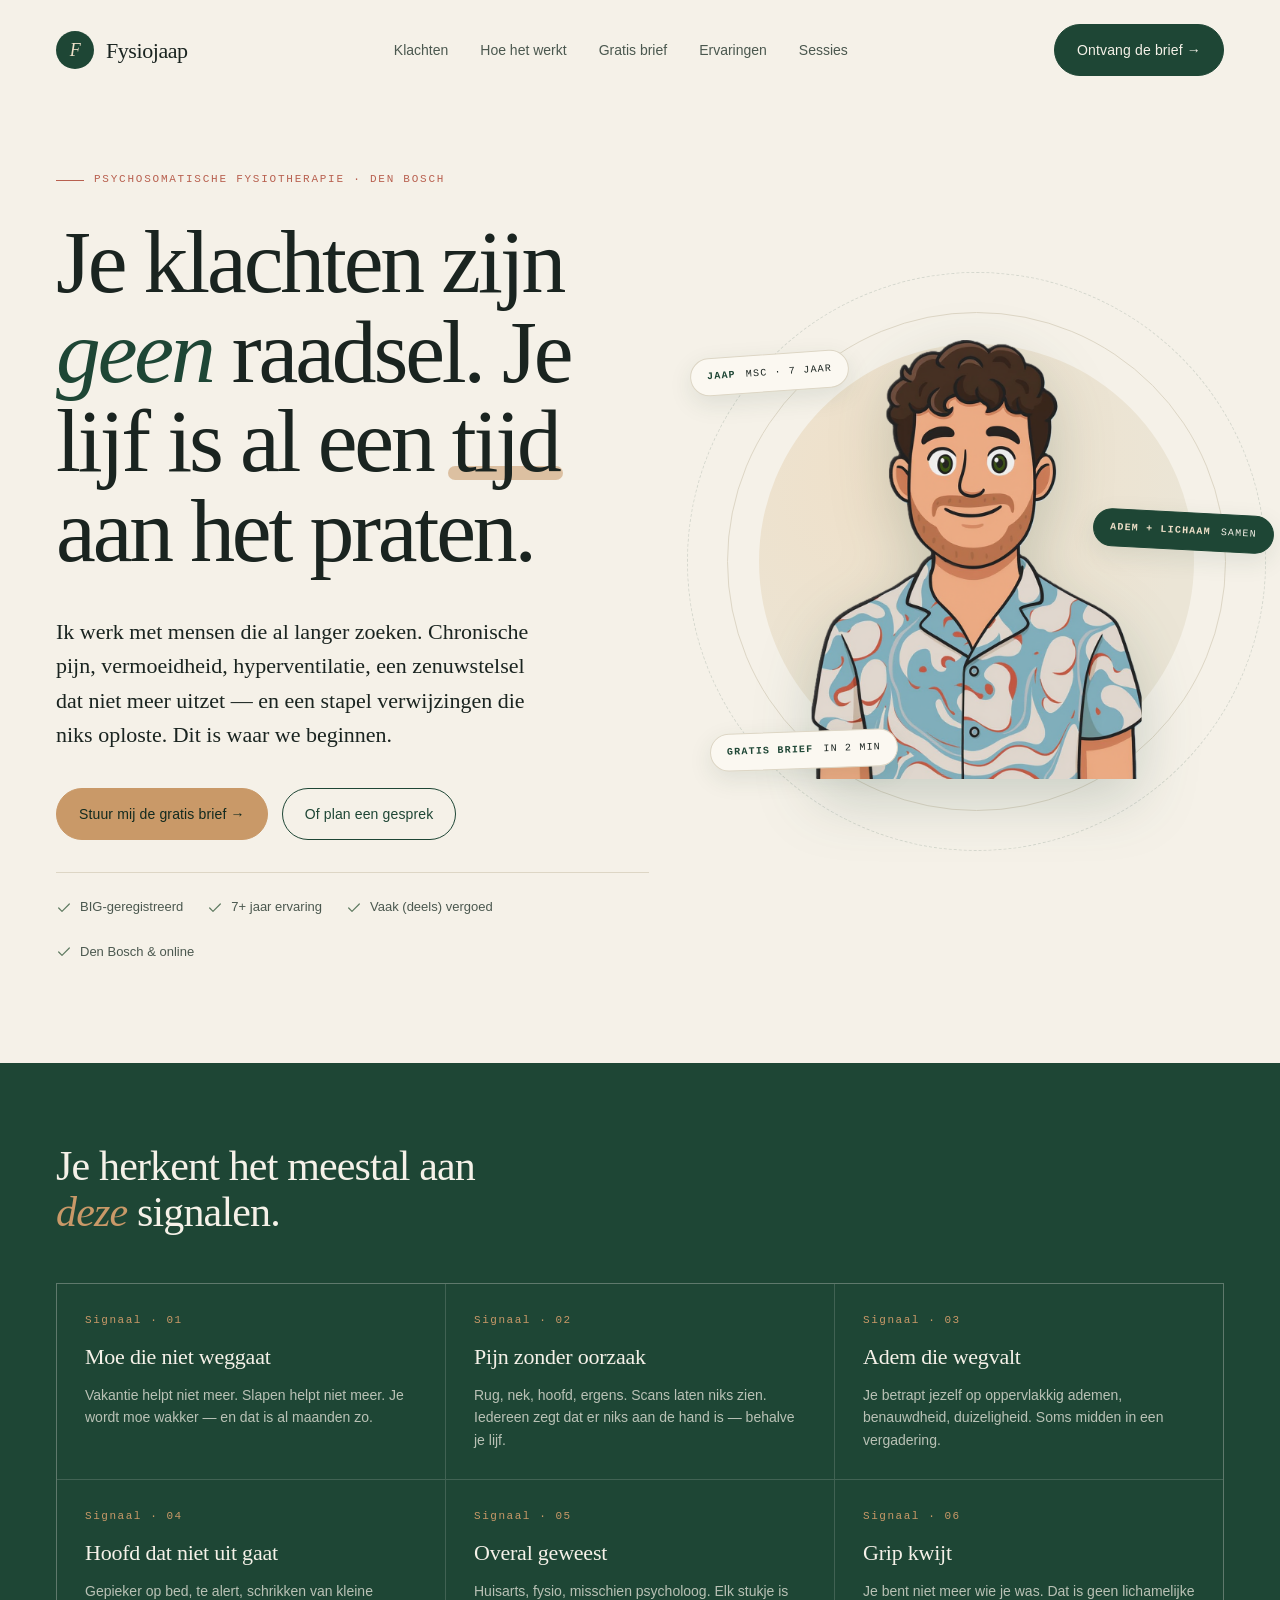
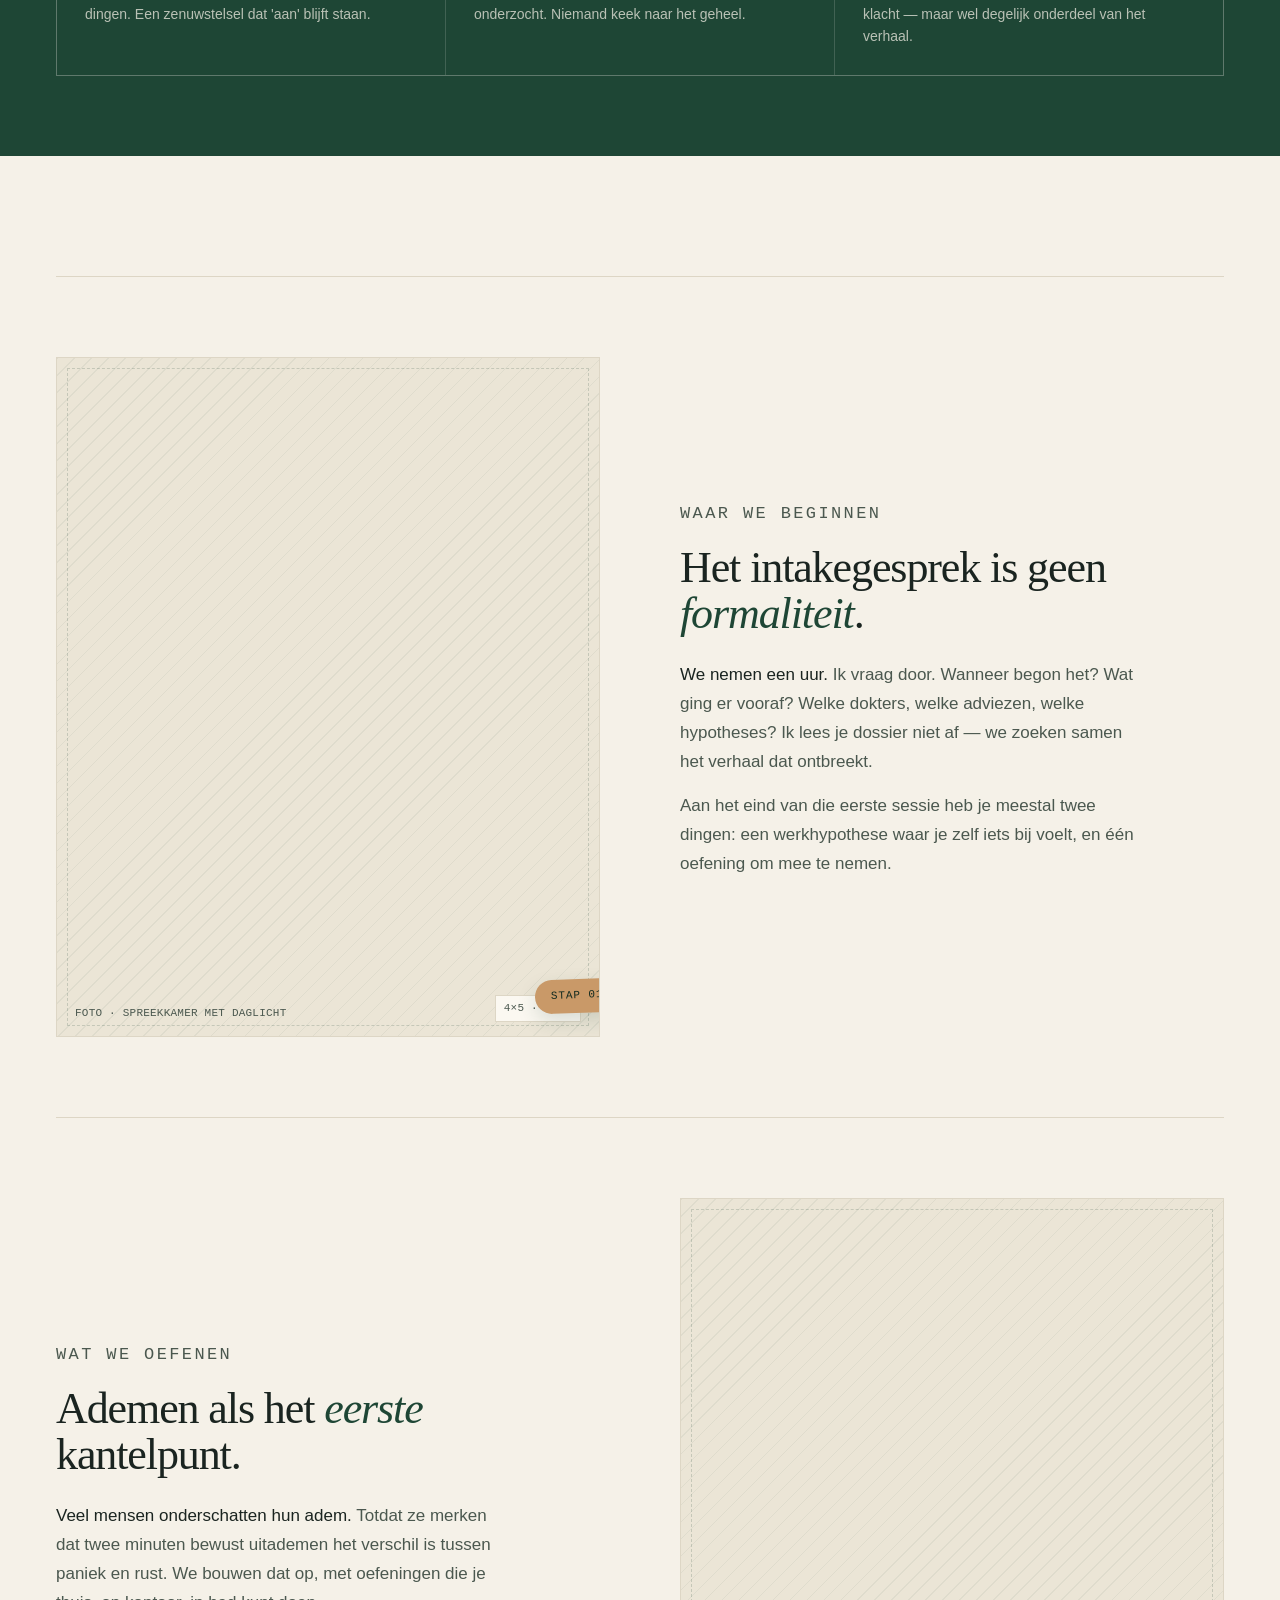
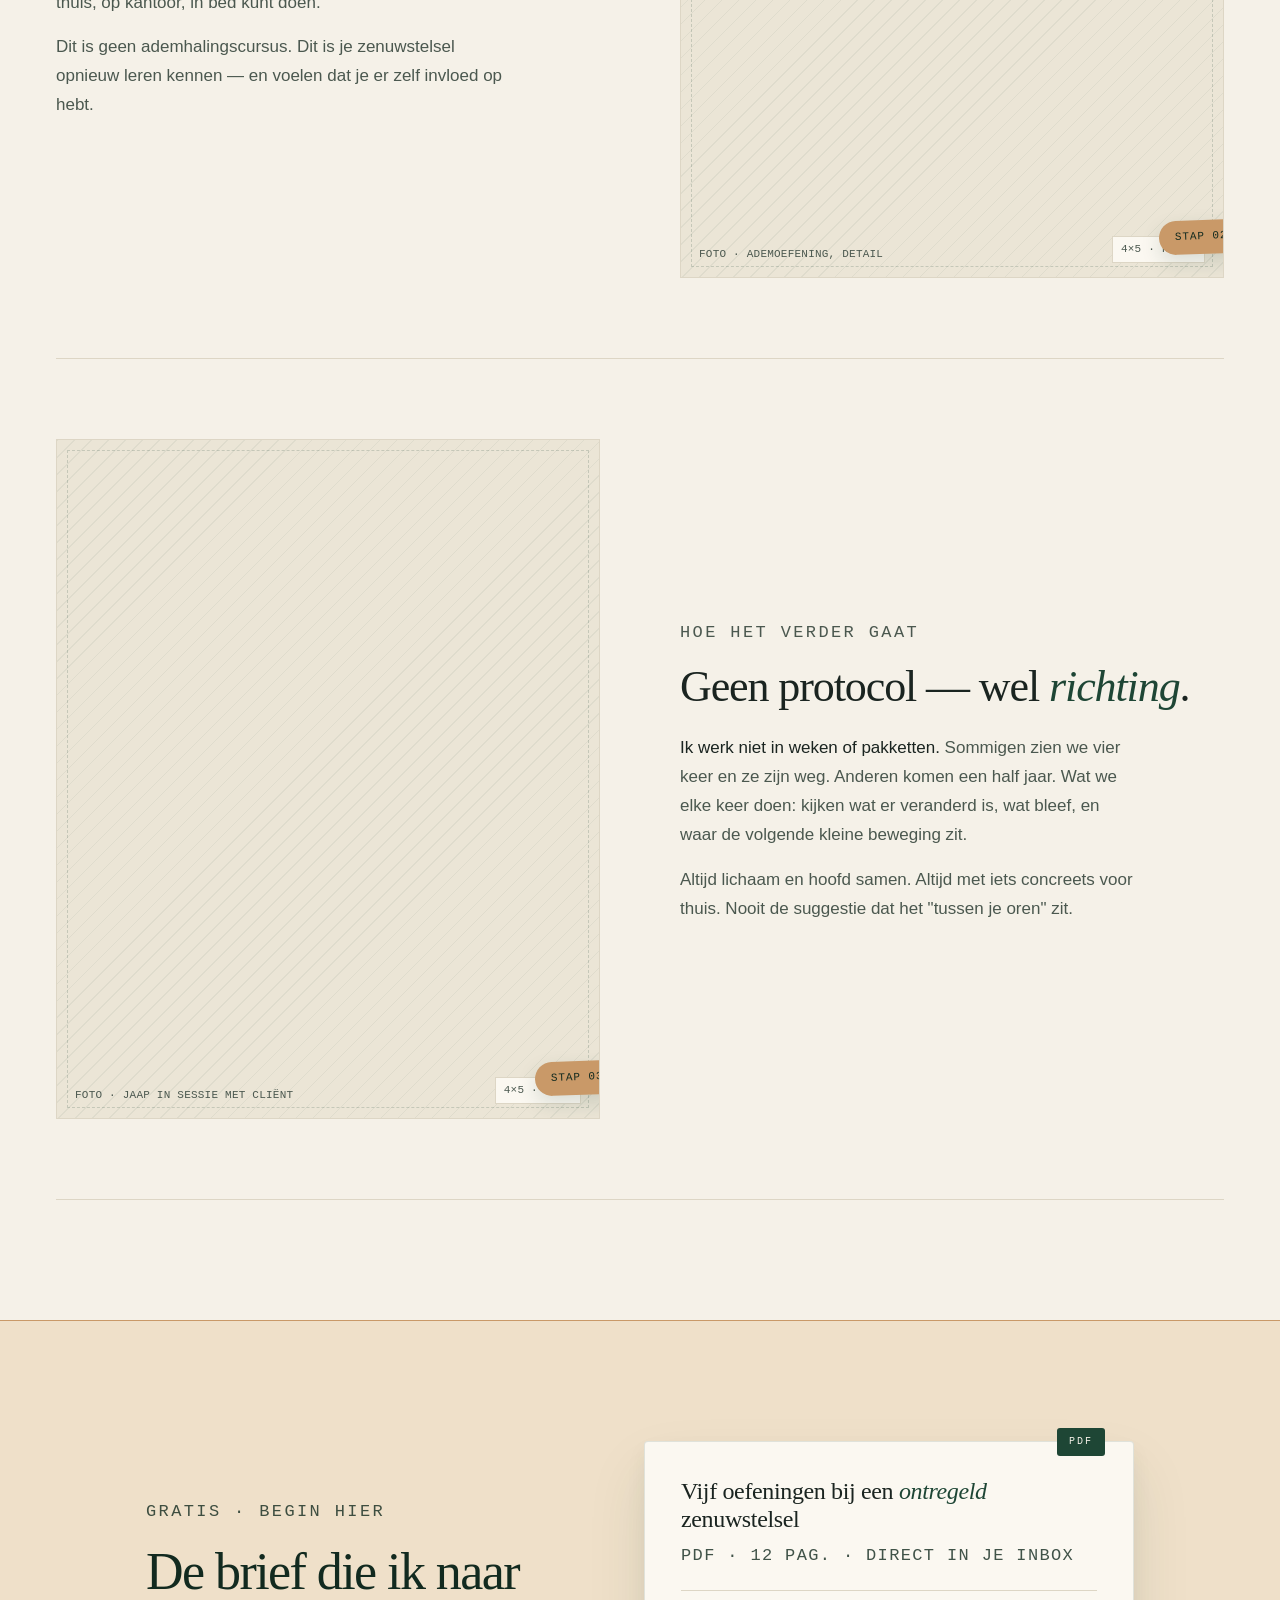
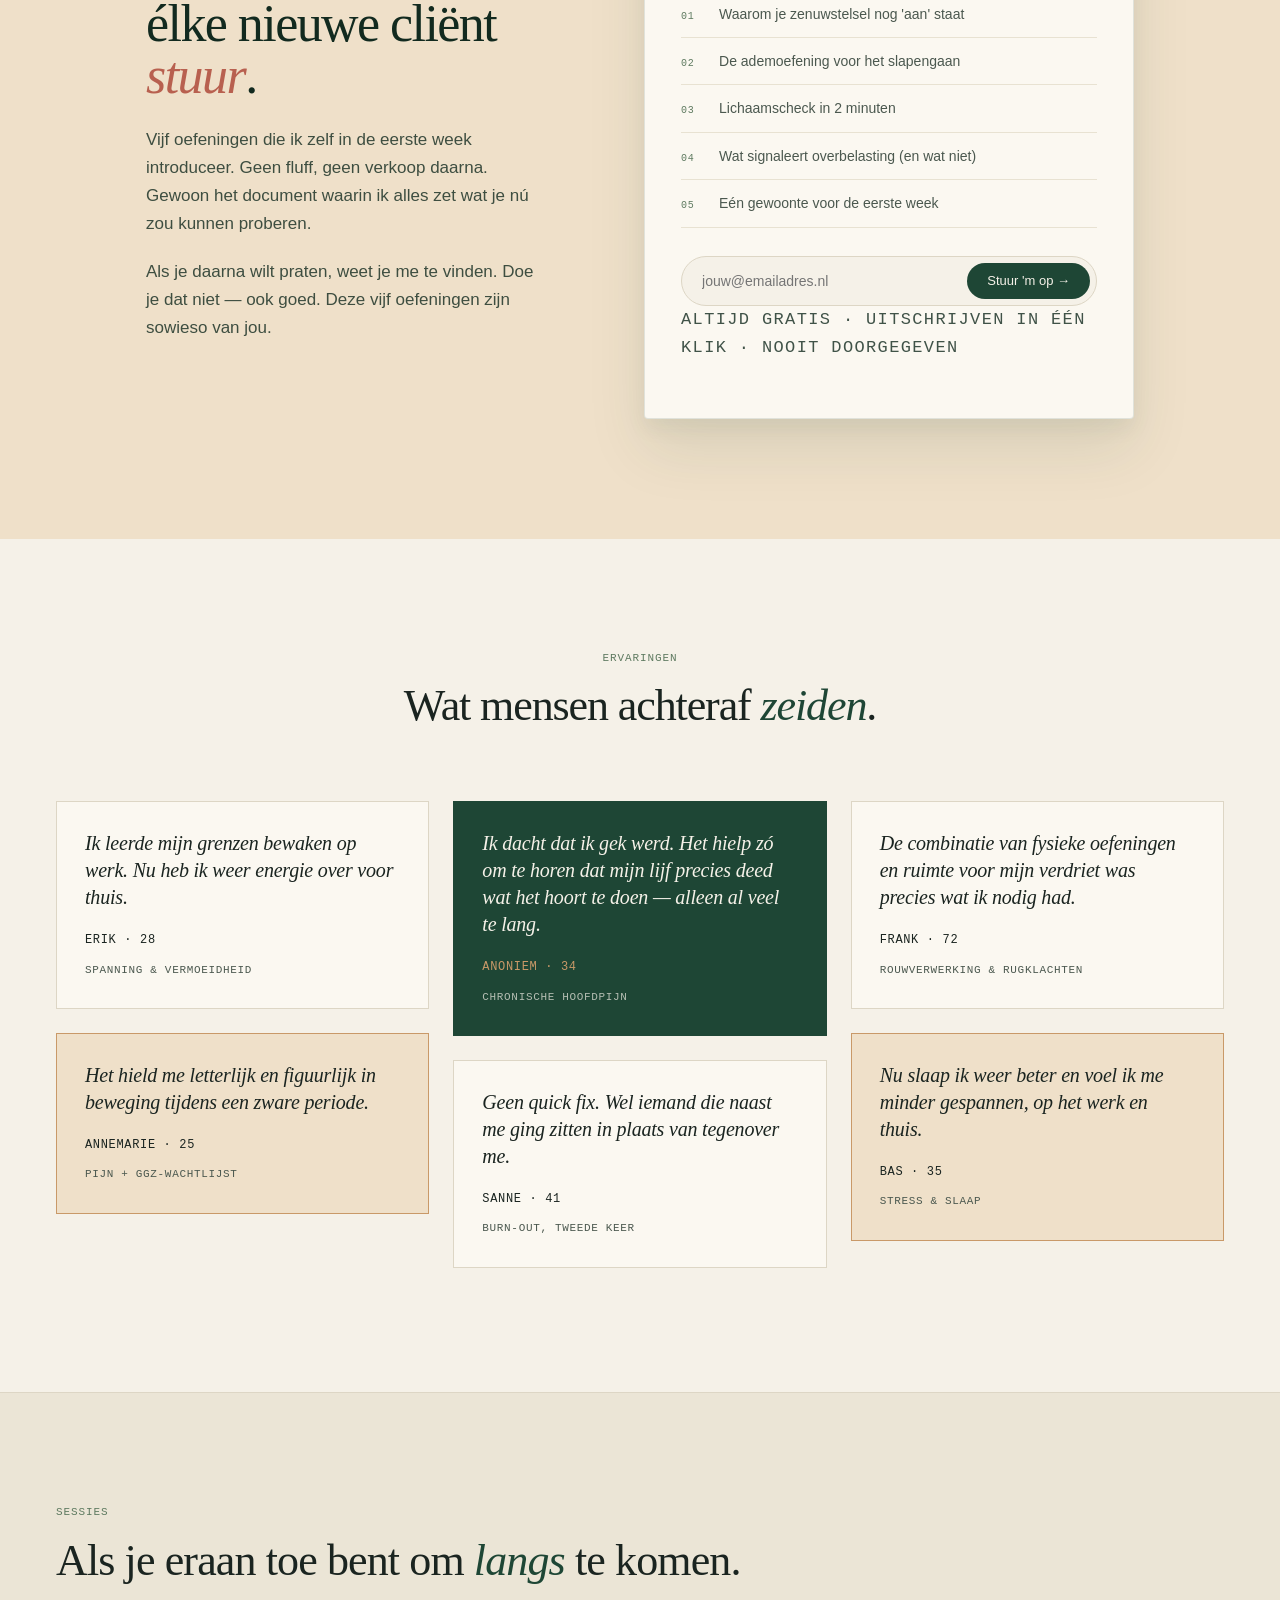
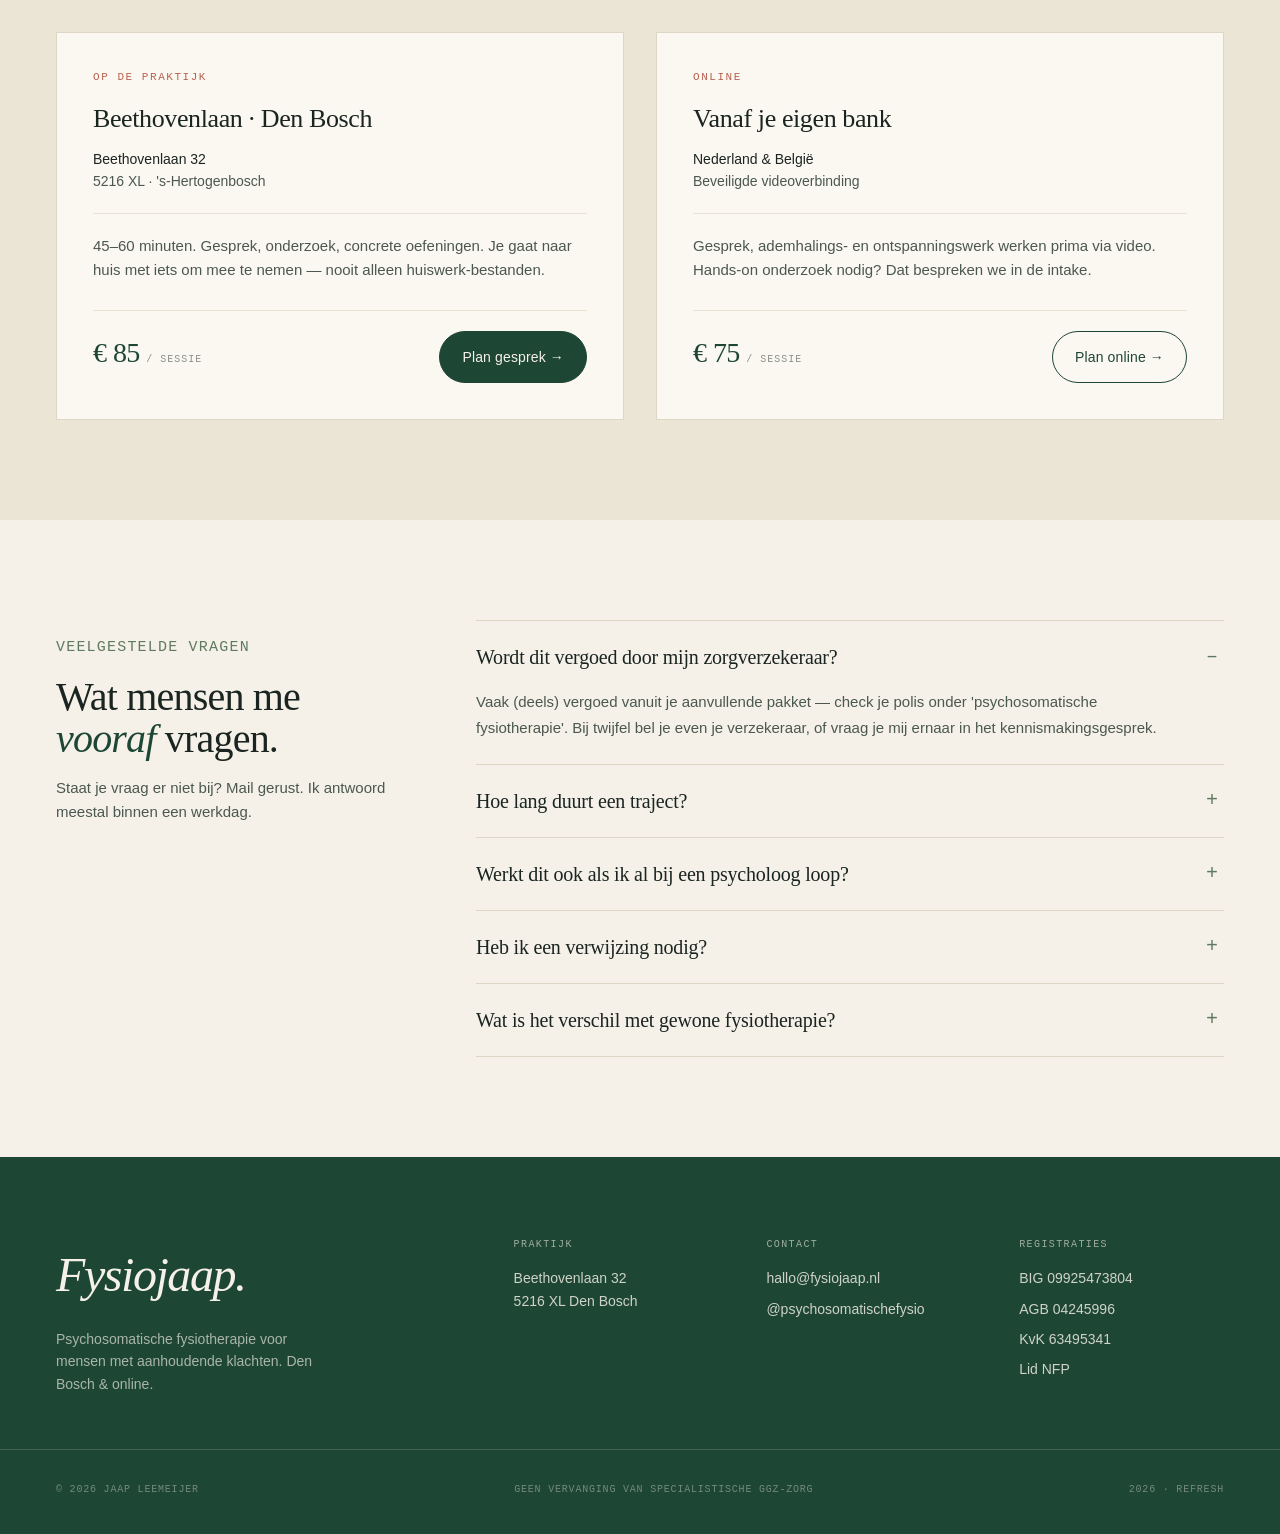
==== commit 661b22cf: "hi" ====
--- a/index.html
+++ b/index.html
@@ -3,245 +3,327 @@
 <head>
 <meta charset="utf-8">
 <meta name="viewport" content="width=device-width, initial-scale=1">
-<title>Fysiojaap — v1 · De Stille Brief</title>
+<title>Fysiojaap — v2 · Lichaam &amp; Signaal</title>
 <link rel="stylesheet" href="shared.css">
 <style>
 /* =========================================================
-   V1 — THE QUIET LETTER
-   Editorial, magazine-like. Narrow column, long-form feel.
-   Sticky lead-magnet rail on the right.
+   V2 — BODY & SIGNAL
+   Warm narrative. Conversational. Amber + terracotta used.
+   Asymmetric hero pairing avatar + long-form greeting.
    ========================================================= */
 
-body.v1 {
-  background: var(--paper);
+body.v2 {
+  background: var(--cream);
   color: var(--ink);
   font-family: var(--ff-sans);
   font-size: 16px;
   line-height: 1.6;
 }
-
-.v1 .stage { max-width: 1280px; margin: 0 auto; padding: 0 48px; }
-
-/* ─── Header — whisper-thin, mono ─── */
-.v1 .nav {
+.v2 .stage { max-width: 1320px; margin: 0 auto; padding: 0 56px; }
+
+/* Nav */
+.v2 .nav {
+  display: flex;
+  justify-content: space-between;
+  align-items: center;
+  padding: 24px 0;
+}
+.v2 .nav__brand { display: flex; align-items: center; gap: 12px; }
+.v2 .nav__brand .mark { background: var(--forest); color: var(--amber-soft); }
+.v2 .nav__name { font-family: var(--ff-serif); font-weight: 500; font-size: 22px; letter-spacing: -0.02em; }
+.v2 .nav__links { display: flex; gap: 32px; font-size: 14px; }
+.v2 .nav__links a { color: var(--ink-2); text-decoration: none; }
+.v2 .nav__links a:hover { color: var(--forest); }
+
+/* ─── HERO — two-column asymmetric greeting ─── */
+.v2 .hero {
+  padding: 60px 0 100px;
   display: grid;
-  grid-template-columns: 1fr auto 1fr;
+  grid-template-columns: minmax(0, 1.2fr) minmax(0, 1fr);
+  gap: 80px;
   align-items: center;
-  padding: 28px 0;
-  border-bottom: 1px solid var(--line);
-}
-.v1 .nav__brand { display: flex; align-items: center; gap: 14px; }
-.v1 .nav__brand img { width: 44px; height: 44px; border-radius: 50%; object-fit: cover; background: var(--cream-2); }
-.v1 .nav__title { font-family: var(--ff-serif); font-weight: 400; font-style: italic; font-size: 22px; letter-spacing: -0.02em; }
-.v1 .nav__sub { display: block; font-family: var(--ff-mono); font-size: 10px; letter-spacing: 0.12em; text-transform: uppercase; color: var(--ink-2); margin-top: 2px; }
-.v1 .nav__links { display: flex; justify-content: center; gap: 28px; }
-.v1 .nav__links a { font-family: var(--ff-mono); font-size: 11px; letter-spacing: 0.12em; text-transform: uppercase; color: var(--ink-2); text-decoration: none; }
-.v1 .nav__links a:hover { color: var(--forest); }
-.v1 .nav__right { justify-self: end; display: flex; align-items: center; gap: 18px; }
-.v1 .nav__meta { font-family: var(--ff-mono); font-size: 11px; letter-spacing: 0.06em; color: var(--ink-2); }
-
-/* ─── Masthead — issue # treatment ─── */
-.v1 .masthead {
+  min-height: 80vh;
+}
+.v2 .hero__kicker {
+  font-family: var(--ff-mono);
+  font-size: 11px;
+  letter-spacing: 0.16em;
+  text-transform: uppercase;
+  color: var(--terracotta);
+  margin-bottom: 28px;
+  display: inline-flex;
+  align-items: center;
+  gap: 10px;
+}
+.v2 .hero__kicker::before {
+  content: '';
+  width: 28px; height: 1px;
+  background: var(--terracotta);
+}
+.v2 .hero h1 {
+  font-family: var(--ff-serif);
+  font-weight: 300;
+  font-size: clamp(48px, 7vw, 92px);
+  line-height: 1.0;
+  letter-spacing: -0.035em;
+  margin: 0 0 40px;
+}
+.v2 .hero h1 em {
+  font-style: italic;
+  font-weight: 400;
+  color: var(--forest);
+}
+.v2 .hero h1 .underline {
+  position: relative;
+  display: inline-block;
+}
+.v2 .hero h1 .underline::after {
+  content: '';
+  position: absolute;
+  left: -4px; right: -4px; bottom: 6px;
+  height: 14px;
+  background: var(--amber);
+  opacity: 0.55;
+  z-index: -1;
+  border-radius: 20px;
+}
+.v2 .hero__lede {
+  font-family: var(--ff-serif);
+  font-weight: 300;
+  font-size: 22px;
+  line-height: 1.55;
+  color: var(--ink);
+  margin: 0 0 36px;
+  max-width: 44ch;
+}
+.v2 .hero__actions { display: flex; gap: 14px; flex-wrap: wrap; margin-bottom: 32px; }
+.v2 .btn--amber { background: var(--amber); border-color: var(--amber); color: var(--forest-deep); }
+.v2 .btn--amber:hover { background: var(--forest); border-color: var(--forest); color: var(--cream); }
+.v2 .hero__proof {
+  display: flex;
+  gap: 24px;
+  flex-wrap: wrap;
+  padding-top: 24px;
+  border-top: 1px solid var(--line);
+  font-size: 13px;
+  color: var(--ink-2);
+}
+.v2 .hero__proof span { display: inline-flex; align-items: center; gap: 8px; }
+.v2 .hero__proof svg { width: 16px; height: 16px; stroke: var(--sage); stroke-width: 1.8; fill: none; stroke-linecap: round; stroke-linejoin: round; }
+
+/* Right column — portrait with orbit */
+.v2 .hero__art {
+  position: relative;
+  aspect-ratio: 1 / 1;
   display: grid;
-  grid-template-columns: repeat(4, 1fr);
-  padding: 18px 0 28px;
-  border-bottom: 1px solid var(--line);
+  place-items: center;
+}
+.v2 .hero__disc {
+  width: 88%;
+  aspect-ratio: 1/1;
+  border-radius: 50%;
+  background: radial-gradient(circle at 30% 30%, var(--amber-soft), var(--cream-2) 70%);
+  position: relative;
+}
+.v2 .hero__disc::before,
+.v2 .hero__disc::after {
+  content: '';
+  position: absolute;
+  inset: 0;
+  border-radius: 50%;
+  border: 1px dashed rgba(30,70,53,0.15);
+}
+.v2 .hero__disc::before { inset: -32px; border-style: solid; border-color: var(--line); }
+.v2 .hero__disc::after  { inset: -72px; border-style: dashed; }
+.v2 .hero__avatar {
+  position: absolute;
+  width: 76%;
+  bottom: 0;
+  left: 50%;
+  transform: translateX(-50%);
+  filter: drop-shadow(0 20px 30px rgba(30,70,53,0.2));
+}
+.v2 .hero__badge {
+  position: absolute;
+  background: var(--paper);
+  border: 1px solid var(--line);
+  border-radius: 999px;
+  padding: 10px 16px;
+  display: flex;
+  align-items: center;
+  gap: 10px;
+  font-family: var(--ff-mono);
+  font-size: 10px;
+  letter-spacing: 0.12em;
+  text-transform: uppercase;
+  color: var(--ink);
+  box-shadow: 0 8px 24px rgba(30,70,53,0.1);
+}
+.v2 .hero__badge strong { color: var(--forest); font-weight: 600; }
+.v2 .hero__badge--1 { top: 8%; left: -8%; transform: rotate(-4deg); }
+.v2 .hero__badge--2 { top: 40%; right: -10%; transform: rotate(3deg); background: var(--forest); color: var(--cream); border-color: var(--forest); }
+.v2 .hero__badge--2 strong { color: var(--amber-soft); }
+.v2 .hero__badge--3 { bottom: 8%; left: -4%; transform: rotate(-2deg); }
+
+/* ─── SIGNAL STRIP — you-might-feel list ─── */
+.v2 .signals {
+  background: var(--forest);
+  color: var(--cream);
+  padding: 80px 0;
+}
+.v2 .signals__inner { max-width: 1320px; margin: 0 auto; padding: 0 56px; }
+.v2 .signals h2 {
+  font-family: var(--ff-serif);
+  font-weight: 300;
+  font-size: 42px;
+  line-height: 1.1;
+  letter-spacing: -0.02em;
+  margin: 0 0 48px;
+  max-width: 20ch;
+}
+.v2 .signals h2 em { font-style: italic; color: var(--amber); }
+.v2 .signals__grid {
+  display: grid;
+  grid-template-columns: repeat(3, 1fr);
+  gap: 1px;
+  background: rgba(245,241,232,0.16);
+  border: 1px solid rgba(245,241,232,0.16);
+}
+.v2 .signal {
+  background: var(--forest);
+  padding: 28px;
+  display: flex;
+  flex-direction: column;
+  gap: 14px;
+}
+.v2 .signal__num {
+  font-family: var(--ff-mono);
+  font-size: 11px;
+  letter-spacing: 0.14em;
+  color: var(--amber);
+}
+.v2 .signal__title {
+  font-family: var(--ff-serif);
+  font-weight: 400;
+  font-size: 22px;
+  line-height: 1.2;
+  letter-spacing: -0.01em;
+  margin: 0;
+}
+.v2 .signal__desc {
+  font-size: 14px;
+  line-height: 1.6;
+  color: rgba(245,241,232,0.72);
+  margin: 0;
+}
+
+/* ─── STORY — conversation bands ─── */
+.v2 .story { padding: 120px 0; }
+.v2 .band { display: grid; grid-template-columns: 1fr 1fr; gap: 80px; align-items: center; padding: 80px 0; border-top: 1px solid var(--line); }
+.v2 .band:last-child { border-bottom: 1px solid var(--line); }
+.v2 .band--flip > :first-child { order: 2; }
+.v2 .band__mono { font-family: var(--ff-mono); font-size: 11px; letter-spacing: 0.14em; text-transform: uppercase; color: var(--terracotta); margin-bottom: 20px; }
+.v2 .band h2 {
+  font-family: var(--ff-serif);
+  font-weight: 300;
+  font-size: 44px;
+  line-height: 1.05;
+  letter-spacing: -0.025em;
+  margin: 0 0 24px;
+}
+.v2 .band h2 em { font-style: italic; color: var(--forest); }
+.v2 .band p {
+  font-size: 17px;
+  line-height: 1.7;
+  color: var(--ink-2);
+  max-width: 48ch;
+  margin: 0 0 16px;
+}
+.v2 .band p strong { color: var(--ink); font-weight: 500; }
+.v2 .band__photo {
+  aspect-ratio: 4/5;
+  position: relative;
+}
+.v2 .band__photo .photo-ph__label { color: var(--ink-2); }
+.v2 .band__tag {
+  position: absolute;
+  bottom: 24px;
+  right: -20px;
+  background: var(--amber);
+  color: var(--forest-deep);
+  padding: 8px 16px;
+  border-radius: 999px;
   font-family: var(--ff-mono);
   font-size: 11px;
   letter-spacing: 0.08em;
   text-transform: uppercase;
-  color: var(--ink-2);
-}
-.v1 .masthead span strong { color: var(--ink); font-weight: 500; display: block; margin-top: 3px; letter-spacing: 0.04em; }
-
-/* ─── Hero — the letter opens ─── */
-.v1 .letter {
-  padding: 120px 0 100px;
-  display: grid;
-  grid-template-columns: 1fr minmax(640px, 720px) 1fr;
-  gap: 48px;
-  position: relative;
-}
-.v1 .letter__eyebrow { font-family: var(--ff-mono); font-size: 11px; letter-spacing: 0.18em; text-transform: uppercase; color: var(--sage); margin-bottom: 32px; }
-.v1 .letter__eyebrow::before { content: '§ '; color: var(--ink-3); }
-.v1 .letter__body { grid-column: 2; }
-.v1 .letter h1 {
+  transform: rotate(-2deg);
+  box-shadow: 0 8px 20px rgba(30,70,53,0.15);
+}
+
+/* ─── LEAD MAGNET — the Brief, central card ─── */
+.v2 .brief {
+  background: var(--amber-soft);
+  padding: 120px 0;
+  border-top: 1px solid var(--amber);
+}
+.v2 .brief__inner { max-width: 1100px; margin: 0 auto; padding: 0 56px; display: grid; grid-template-columns: 1fr 1.15fr; gap: 72px; align-items: center; }
+.v2 .brief__mono { font-family: var(--ff-mono); font-size: 11px; letter-spacing: 0.14em; text-transform: uppercase; color: var(--terracotta); margin-bottom: 18px; }
+.v2 .brief h2 {
   font-family: var(--ff-serif);
   font-weight: 300;
-  font-size: clamp(42px, 6vw, 84px);
-  line-height: 1.02;
-  letter-spacing: -0.035em;
-  margin: 0 0 40px;
-  color: var(--ink);
-}
-.v1 .letter h1 em {
-  font-style: italic;
-  font-weight: 300;
-  color: var(--forest);
-}
-.v1 .letter h1 .drop {
-  display: inline-block;
-  float: left;
-  font-size: 0.88em;
-  line-height: 0.88;
-  padding: 0.02em 0.08em 0 0;
-}
-.v1 .letter__lede {
-  font-family: var(--ff-serif);
-  font-weight: 300;
-  font-size: 22px;
-  line-height: 1.5;
-  color: var(--ink);
-  margin: 0 0 28px;
-  max-width: 32ch;
-}
-.v1 .letter__body p {
-  font-size: 17px;
-  line-height: 1.7;
-  color: var(--ink-2);
-  max-width: 58ch;
-  margin: 0 0 20px;
-}
-.v1 .letter__signature {
-  display: flex;
-  align-items: center;
-  gap: 16px;
-  margin-top: 48px;
-  padding-top: 28px;
-  border-top: 1px solid var(--line);
-}
-.v1 .letter__signature img { width: 52px; height: 52px; border-radius: 50%; background: var(--cream-2); }
-.v1 .letter__signature small { font-family: var(--ff-mono); font-size: 11px; letter-spacing: 0.06em; color: var(--ink-2); text-transform: uppercase; }
-.v1 .letter__signature strong { display: block; font-family: var(--ff-serif); font-style: italic; font-size: 20px; font-weight: 400; color: var(--ink); margin-top: 2px; letter-spacing: -0.01em; }
-
-.v1 .letter__aside {
-  grid-column: 3;
-  padding-left: 32px;
-  border-left: 1px solid var(--line);
-  align-self: start;
-  position: sticky;
-  top: 40px;
-}
-.v1 .letter__aside .mono { margin-bottom: 14px; }
-.v1 .letter__aside p { font-family: var(--ff-serif); font-style: italic; font-size: 18px; line-height: 1.45; color: var(--ink-2); margin: 0 0 20px; font-weight: 300; }
-.v1 .letter__aside p::before { content: '"'; font-size: 40px; line-height: 0; display: block; color: var(--amber); margin-bottom: 12px; }
-
-/* ─── Symptom list — typographic, no cards ─── */
-.v1 .symptoms {
-  border-top: 1px solid var(--line);
-  padding: 80px 0;
-}
-.v1 .symptoms__grid {
-  display: grid;
-  grid-template-columns: 280px 1fr;
-  gap: 60px;
-}
-.v1 .symptoms h2 {
-  font-family: var(--ff-serif);
-  font-weight: 300;
-  font-size: 38px;
-  line-height: 1.05;
-  letter-spacing: -0.02em;
-  margin: 0;
-  color: var(--ink);
-}
-.v1 .symptoms h2 em { font-style: italic; color: var(--forest); }
-.v1 .sym-list {
-  list-style: none;
-  margin: 0;
-  padding: 0;
-  columns: 2;
-  column-gap: 56px;
-}
-.v1 .sym-list li {
-  padding: 14px 0;
-  border-bottom: 1px solid var(--line-soft);
-  break-inside: avoid;
-  display: flex;
-  justify-content: space-between;
-  align-items: baseline;
-  gap: 16px;
-  font-family: var(--ff-serif);
-  font-size: 20px;
-  font-weight: 300;
-  color: var(--ink);
-  letter-spacing: -0.01em;
-}
-.v1 .sym-list li .num { font-family: var(--ff-mono); font-size: 10px; color: var(--ink-3); letter-spacing: 0.08em; }
-.v1 .sym-list li:hover { color: var(--forest); }
-.v1 .sym-list li:hover .num { color: var(--sage); }
-
-/* ─── The Observation (lead magnet as primary moment) ─── */
-.v1 .observation {
+  font-size: 52px;
+  line-height: 1.0;
+  letter-spacing: -0.03em;
+  margin: 0 0 24px;
+  color: var(--forest-deep);
+}
+.v2 .brief h2 em { font-style: italic; color: var(--terracotta); }
+.v2 .brief p { font-size: 17px; line-height: 1.65; color: var(--forest-deep); margin: 0 0 20px; max-width: 42ch; opacity: 0.8; }
+
+.v2 .brief__card {
+  background: var(--paper);
+  border: 1px solid rgba(30,70,53,0.12);
+  border-radius: 4px;
+  padding: 36px;
+  position: relative;
+  box-shadow: 0 30px 60px rgba(30,70,53,0.1), 0 10px 20px rgba(30,70,53,0.06);
+}
+.v2 .brief__card::before {
+  content: 'PDF';
+  position: absolute;
+  top: -14px;
+  right: 28px;
   background: var(--forest);
   color: var(--cream);
-  padding: 120px 0;
-  margin-top: 0;
-}
-.v1 .observation__inner {
-  max-width: 1280px;
-  margin: 0 auto;
-  padding: 0 48px;
-  display: grid;
-  grid-template-columns: 1fr 1fr;
-  gap: 80px;
-  align-items: center;
-}
-.v1 .observation .mono { color: rgba(245,241,232,0.6); }
-.v1 .observation h2 {
-  font-family: var(--ff-serif);
-  font-weight: 300;
-  font-size: 56px;
-  line-height: 1.05;
-  letter-spacing: -0.025em;
-  margin: 16px 0 28px;
-}
-.v1 .observation h2 em { font-style: italic; }
-.v1 .observation p { font-size: 17px; line-height: 1.7; color: rgba(245,241,232,0.78); max-width: 48ch; margin: 0 0 36px; }
-
-.v1 .leadmag-card {
-  background: var(--paper);
-  color: var(--ink);
-  padding: 40px;
-  border-radius: 2px;
-  position: relative;
-}
-.v1 .leadmag-card::before {
-  content: '';
-  position: absolute;
-  top: -8px; left: -8px; right: 8px; bottom: 8px;
-  border: 1px solid var(--amber);
-  z-index: -1;
-  pointer-events: none;
-}
-.v1 .leadmag-card .mono { color: var(--terracotta); }
-.v1 .leadmag-card h3 {
+  padding: 6px 12px;
+  font-family: var(--ff-mono);
+  font-size: 10px;
+  letter-spacing: 0.2em;
+  border-radius: 3px;
+}
+.v2 .brief__card h3 {
   font-family: var(--ff-serif);
   font-weight: 400;
-  font-size: 28px;
+  font-size: 24px;
   line-height: 1.15;
   letter-spacing: -0.015em;
-  margin: 10px 0 12px;
-}
-.v1 .leadmag-card h3 em { font-style: italic; color: var(--forest); }
-.v1 .leadmag-card p.desc { font-size: 15px; line-height: 1.6; color: var(--ink-2); margin: 0 0 24px; }
-.v1 .leadmag-card ul {
-  list-style: none;
-  margin: 0 0 28px;
-  padding: 0;
-  border-top: 1px solid var(--line);
-}
-.v1 .leadmag-card ul li {
+  margin: 0 0 8px;
+}
+.v2 .brief__card h3 em { font-style: italic; color: var(--forest); }
+.v2 .brief__meta { font-family: var(--ff-mono); font-size: 11px; letter-spacing: 0.08em; text-transform: uppercase; color: var(--ink-3); margin: 0 0 24px; }
+.v2 .brief__toc { list-style: none; margin: 0 0 28px; padding: 0; border-top: 1px solid var(--line); }
+.v2 .brief__toc li {
   display: flex;
-  gap: 12px;
-  padding: 10px 0;
+  gap: 14px;
+  padding: 12px 0;
   border-bottom: 1px solid var(--line-soft);
   font-size: 14px;
   color: var(--ink-2);
-}
-.v1 .leadmag-card ul li::before { content: counter(item, decimal-leading-zero); counter-increment: item; font-family: var(--ff-mono); font-size: 10px; color: var(--sage); letter-spacing: 0.08em; padding-top: 3px; }
-.v1 .leadmag-card ul { counter-reset: item; }
-.v1 .leadmag-form {
+  align-items: baseline;
+}
+.v2 .brief__toc li .n { font-family: var(--ff-mono); font-size: 10px; color: var(--sage); letter-spacing: 0.08em; min-width: 24px; }
+.v2 .brief__form {
   display: flex;
   gap: 8px;
   padding: 6px;
@@ -249,354 +331,301 @@
   background: var(--cream);
   border-radius: 999px;
 }
-.v1 .leadmag-form input {
-  flex: 1;
-  border: 0;
-  background: transparent;
-  padding: 10px 14px;
-  font-family: var(--ff-sans);
-  font-size: 14px;
-  color: var(--ink);
-  outline: none;
-}
-.v1 .leadmag-form input::placeholder { color: var(--ink-3); }
-.v1 .leadmag-form button {
-  border: 0;
-  background: var(--forest);
-  color: var(--cream);
-  padding: 10px 18px;
-  border-radius: 999px;
-  font-family: var(--ff-sans);
-  font-size: 13px;
-  font-weight: 500;
-  letter-spacing: 0.02em;
-  cursor: pointer;
-}
-.v1 .leadmag-foot { margin-top: 14px; display: flex; gap: 14px; font-family: var(--ff-mono); font-size: 10px; letter-spacing: 0.08em; text-transform: uppercase; color: var(--ink-3); }
-
-/* ─── Method — numbered editorial steps ─── */
-.v1 .method { padding: 100px 0 80px; }
-.v1 .method__head { display: grid; grid-template-columns: 1fr 1fr; gap: 60px; margin-bottom: 60px; }
-.v1 .method h2 { font-family: var(--ff-serif); font-weight: 300; font-size: 48px; line-height: 1.05; letter-spacing: -0.025em; margin: 16px 0 0; }
-.v1 .method h2 em { font-style: italic; color: var(--forest); }
-.v1 .method__intro { font-family: var(--ff-serif); font-weight: 300; font-size: 20px; line-height: 1.55; color: var(--ink-2); margin: 16px 0 0; }
-
-.v1 .steps { display: grid; grid-template-columns: repeat(4, 1fr); gap: 0; border-top: 1px solid var(--line); }
-.v1 .step {
-  padding: 32px 24px 32px 0;
-  border-right: 1px solid var(--line);
-  position: relative;
-}
-.v1 .step:last-child { border-right: 0; padding-right: 0; }
-.v1 .step:nth-child(n+2) { padding-left: 24px; }
-.v1 .step__num { font-family: var(--ff-mono); font-size: 11px; color: var(--sage); letter-spacing: 0.12em; }
-.v1 .step h3 { font-family: var(--ff-serif); font-weight: 400; font-size: 22px; line-height: 1.15; letter-spacing: -0.01em; margin: 14px 0 10px; color: var(--ink); }
-.v1 .step p { font-size: 14px; line-height: 1.6; color: var(--ink-2); margin: 0; }
-
-/* ─── Portrait + bio — big full-width photo moment ─── */
-.v1 .about {
-  background: var(--cream);
-  padding: 120px 0;
-  border-top: 1px solid var(--line);
-}
-.v1 .about__grid { display: grid; grid-template-columns: 1fr 1fr; gap: 80px; align-items: start; }
-.v1 .about__photo { aspect-ratio: 4/5; }
-.v1 .about__photo .photo-ph__label { color: var(--ink-2); }
-.v1 .about .mono { color: var(--sage); }
-.v1 .about h2 { font-family: var(--ff-serif); font-weight: 300; font-size: 48px; line-height: 1.05; letter-spacing: -0.025em; margin: 16px 0 28px; }
-.v1 .about h2 em { font-style: italic; color: var(--forest); }
-.v1 .about p { font-size: 17px; line-height: 1.7; color: var(--ink-2); margin: 0 0 18px; max-width: 52ch; }
-.v1 .about p:first-of-type { font-family: var(--ff-serif); font-weight: 300; font-size: 22px; color: var(--ink); line-height: 1.5; }
-.v1 .credentials {
-  margin-top: 40px;
-  display: grid;
-  grid-template-columns: 1fr 1fr;
-  gap: 2px;
-  background: var(--line-soft);
-  border: 1px solid var(--line-soft);
-}
-.v1 .credentials div { background: var(--paper); padding: 16px 20px; }
-.v1 .credentials dt { font-family: var(--ff-mono); font-size: 10px; letter-spacing: 0.12em; text-transform: uppercase; color: var(--ink-3); margin: 0 0 4px; }
-.v1 .credentials dd { margin: 0; font-family: var(--ff-serif); font-size: 17px; color: var(--ink); letter-spacing: -0.01em; }
-
-/* ─── Testimonials — set as pull-quotes ─── */
-.v1 .quotes { padding: 100px 0; border-top: 1px solid var(--line); }
-.v1 .quotes__head { max-width: 560px; margin: 0 auto 64px; text-align: center; }
-.v1 .quotes h2 { font-family: var(--ff-serif); font-weight: 300; font-size: 40px; line-height: 1.1; letter-spacing: -0.02em; margin: 16px 0 0; }
-.v1 .quotes h2 em { font-style: italic; color: var(--forest); }
-.v1 .quotes__grid { display: grid; grid-template-columns: repeat(2, 1fr); gap: 48px 72px; }
-.v1 .pullquote { border-top: 1px solid var(--line); padding-top: 24px; }
-.v1 .pullquote__marker { font-family: var(--ff-serif); font-style: italic; color: var(--amber); font-size: 44px; line-height: 0.5; margin-bottom: 20px; }
-.v1 .pullquote p { font-family: var(--ff-serif); font-weight: 300; font-style: italic; font-size: 22px; line-height: 1.4; letter-spacing: -0.01em; color: var(--ink); margin: 0 0 20px; }
-.v1 .pullquote cite { font-style: normal; font-family: var(--ff-mono); font-size: 11px; letter-spacing: 0.08em; text-transform: uppercase; color: var(--ink-2); }
-.v1 .pullquote cite strong { font-weight: 500; color: var(--ink); display: block; font-size: 12px; letter-spacing: 0.08em; margin-bottom: 4px; }
-
-/* ─── Sessions band ─── */
-.v1 .sessions { padding: 100px 0; border-top: 1px solid var(--line); background: var(--cream); }
-.v1 .sessions__grid { display: grid; grid-template-columns: 1fr 1fr; gap: 48px; }
-.v1 .session-card {
+.v2 .brief__form input { flex: 1; border: 0; background: transparent; padding: 10px 14px; font-family: var(--ff-sans); font-size: 14px; outline: none; color: var(--ink); }
+.v2 .brief__form button {
+  border: 0; background: var(--forest); color: var(--cream); padding: 10px 20px; border-radius: 999px;
+  font-family: var(--ff-sans); font-size: 13px; font-weight: 500; cursor: pointer;
+}
+.v2 .brief__trust { margin-top: 14px; font-family: var(--ff-mono); font-size: 10px; letter-spacing: 0.08em; text-transform: uppercase; color: var(--ink-3); }
+
+/* ─── TESTIMONIAL WALL ─── */
+.v2 .voices { padding: 100px 0; }
+.v2 .voices__head { text-align: center; max-width: 640px; margin: 0 auto 72px; }
+.v2 .voices h2 { font-family: var(--ff-serif); font-weight: 300; font-size: 44px; line-height: 1.05; letter-spacing: -0.025em; margin: 16px 0 0; }
+.v2 .voices h2 em { font-style: italic; color: var(--forest); }
+.v2 .voices__grid {
+  column-count: 3;
+  column-gap: 24px;
+}
+.v2 .voice {
+  break-inside: avoid;
   background: var(--paper);
   border: 1px solid var(--line);
-  padding: 40px;
-  display: flex;
-  flex-direction: column;
-}
-.v1 .session-card .mono { color: var(--sage); }
-.v1 .session-card h3 { font-family: var(--ff-serif); font-weight: 400; font-size: 28px; letter-spacing: -0.015em; margin: 12px 0 20px; }
-.v1 .session-card address { font-style: normal; font-size: 14px; line-height: 1.6; color: var(--ink-2); margin: 0 0 20px; padding-bottom: 20px; border-bottom: 1px solid var(--line-soft); }
-.v1 .session-card address strong { display: block; color: var(--ink); font-weight: 500; }
-.v1 .session-card p { font-size: 15px; line-height: 1.65; color: var(--ink-2); margin: 0 0 28px; }
-.v1 .session-card__foot { margin-top: auto; display: flex; align-items: baseline; justify-content: space-between; gap: 16px; padding-top: 24px; border-top: 1px solid var(--line-soft); }
-.v1 .session-card__price { font-family: var(--ff-serif); font-size: 30px; letter-spacing: -0.02em; color: var(--forest); }
-.v1 .session-card__price small { font-family: var(--ff-mono); font-size: 11px; letter-spacing: 0.08em; color: var(--ink-3); text-transform: uppercase; }
-
-/* ─── Footer ─── */
-.v1 .foot { background: var(--forest); color: var(--cream); padding: 80px 0 40px; margin-top: 0; }
-.v1 .foot__top {
-  max-width: 1280px;
-  margin: 0 auto;
-  padding: 0 48px;
-  display: grid;
-  grid-template-columns: 2fr 1fr 1fr 1fr;
-  gap: 48px;
-  align-items: start;
-  border-bottom: 1px solid rgba(245,241,232,0.16);
-  padding-bottom: 48px;
-}
-.v1 .foot__brand { font-family: var(--ff-serif); font-style: italic; font-size: 44px; font-weight: 300; letter-spacing: -0.025em; margin: 0 0 12px; }
-.v1 .foot__brand-sub { font-family: var(--ff-mono); font-size: 11px; letter-spacing: 0.1em; text-transform: uppercase; color: rgba(245,241,232,0.6); max-width: 32ch; }
-.v1 .foot h4 { font-family: var(--ff-mono); font-size: 10px; letter-spacing: 0.14em; text-transform: uppercase; color: rgba(245,241,232,0.6); margin: 0 0 16px; font-weight: 500; }
-.v1 .foot ul { list-style: none; margin: 0; padding: 0; display: flex; flex-direction: column; gap: 8px; }
-.v1 .foot a, .v1 .foot li, .v1 .foot address { font-family: var(--ff-sans); font-size: 14px; color: rgba(245,241,232,0.85); text-decoration: none; font-style: normal; line-height: 1.6; }
-.v1 .foot a:hover { color: var(--cream); }
-.v1 .foot__bottom {
-  max-width: 1280px;
-  margin: 0 auto;
-  padding: 32px 48px 0;
+  padding: 28px;
+  margin: 0 0 24px;
+  display: inline-block;
+  width: 100%;
+}
+.v2 .voice--amber { background: var(--amber-soft); border-color: var(--amber); }
+.v2 .voice--forest { background: var(--forest); color: var(--cream); border-color: var(--forest); }
+.v2 .voice p { font-family: var(--ff-serif); font-style: italic; font-weight: 300; font-size: 20px; line-height: 1.35; letter-spacing: -0.01em; margin: 0 0 20px; }
+.v2 .voice--forest p { color: var(--cream); }
+.v2 .voice cite { font-style: normal; font-family: var(--ff-mono); font-size: 11px; letter-spacing: 0.06em; text-transform: uppercase; color: var(--ink-2); }
+.v2 .voice cite strong { display: block; font-size: 12px; font-weight: 500; color: var(--ink); margin-bottom: 4px; }
+.v2 .voice--forest cite { color: rgba(245,241,232,0.7); }
+.v2 .voice--forest cite strong { color: var(--amber); }
+
+/* ─── SESSIONS ─── */
+.v2 .sessions { padding: 100px 0; background: var(--cream-2); border-top: 1px solid var(--line); }
+.v2 .sessions h2 { font-family: var(--ff-serif); font-weight: 300; font-size: 44px; line-height: 1.05; letter-spacing: -0.02em; margin: 16px 0 48px; }
+.v2 .sessions h2 em { font-style: italic; color: var(--forest); }
+.v2 .sessions__grid { display: grid; grid-template-columns: 1fr 1fr; gap: 32px; }
+.v2 .session-card { background: var(--paper); border: 1px solid var(--line); padding: 36px; display: flex; flex-direction: column; }
+.v2 .session-card__ribbon { font-family: var(--ff-mono); font-size: 11px; letter-spacing: 0.14em; text-transform: uppercase; color: var(--terracotta); margin-bottom: 12px; }
+.v2 .session-card h3 { font-family: var(--ff-serif); font-weight: 400; font-size: 26px; letter-spacing: -0.015em; margin: 0 0 8px; }
+.v2 .session-card address { font-style: normal; font-size: 14px; line-height: 1.6; color: var(--ink-2); margin: 0 0 20px; padding-bottom: 20px; border-bottom: 1px solid var(--line-soft); }
+.v2 .session-card address strong { color: var(--ink); font-weight: 500; display: block; }
+.v2 .session-card p { font-size: 15px; line-height: 1.6; color: var(--ink-2); margin: 0 0 28px; }
+.v2 .session-card__foot { margin-top: auto; display: flex; justify-content: space-between; align-items: baseline; padding-top: 20px; border-top: 1px solid var(--line-soft); }
+.v2 .session-card__price { font-family: var(--ff-serif); font-size: 28px; letter-spacing: -0.02em; color: var(--forest); }
+.v2 .session-card__price small { font-family: var(--ff-mono); font-size: 10px; letter-spacing: 0.1em; color: var(--ink-3); text-transform: uppercase; }
+
+/* ─── FAQ ─── */
+.v2 .faq { padding: 100px 0; }
+.v2 .faq__grid { display: grid; grid-template-columns: 340px 1fr; gap: 80px; align-items: start; }
+.v2 .faq h2 { font-family: var(--ff-serif); font-weight: 300; font-size: 40px; line-height: 1.05; letter-spacing: -0.02em; margin: 16px 0 0; }
+.v2 .faq h2 em { font-style: italic; color: var(--forest); }
+.v2 .faq__side p { font-size: 15px; color: var(--ink-2); line-height: 1.6; margin: 16px 0 0; }
+.v2 .faq__list { border-top: 1px solid var(--line); }
+.v2 .faq-item { border-bottom: 1px solid var(--line); padding: 20px 0; }
+.v2 .faq-item summary {
+  list-style: none;
+  cursor: pointer;
   display: flex;
   justify-content: space-between;
-  gap: 24px;
-  font-family: var(--ff-mono);
-  font-size: 10px;
-  letter-spacing: 0.08em;
-  text-transform: uppercase;
-  color: rgba(245,241,232,0.4);
+  gap: 16px;
+  font-family: var(--ff-serif);
+  font-weight: 400;
+  font-size: 20px;
+  letter-spacing: -0.01em;
+  color: var(--ink);
+}
+.v2 .faq-item summary::-webkit-details-marker { display: none; }
+.v2 .faq-item summary::after { content: '+'; font-family: var(--ff-mono); font-size: 20px; color: var(--sage); width: 24px; text-align: center; flex-shrink: 0; }
+.v2 .faq-item[open] summary::after { content: '–'; }
+.v2 .faq-item__body { padding: 16px 40px 4px 0; font-size: 15px; line-height: 1.7; color: var(--ink-2); }
+
+/* ─── FOOTER ─── */
+.v2 .foot { background: var(--forest); color: var(--cream); padding: 80px 0 36px; }
+.v2 .foot__top {
+  max-width: 1320px; margin: 0 auto; padding: 0 56px;
+  display: grid; grid-template-columns: 2fr 1fr 1fr 1fr; gap: 48px;
+  padding-bottom: 40px; border-bottom: 1px solid rgba(245,241,232,0.15);
+}
+.v2 .foot__brand { font-family: var(--ff-serif); font-weight: 300; font-style: italic; font-size: 48px; letter-spacing: -0.03em; margin: 0 0 12px; }
+.v2 .foot__brand-sub { font-size: 14px; color: rgba(245,241,232,0.65); max-width: 36ch; line-height: 1.6; }
+.v2 .foot h4 { font-family: var(--ff-mono); font-size: 10px; letter-spacing: 0.14em; text-transform: uppercase; color: rgba(245,241,232,0.6); margin: 0 0 14px; font-weight: 500; }
+.v2 .foot ul { list-style: none; margin: 0; padding: 0; display: flex; flex-direction: column; gap: 8px; }
+.v2 .foot a, .v2 .foot li, .v2 .foot address { font-size: 14px; color: rgba(245,241,232,0.82); text-decoration: none; font-style: normal; line-height: 1.6; }
+.v2 .foot a:hover { color: var(--cream); }
+.v2 .foot__bottom {
+  max-width: 1320px; margin: 0 auto; padding: 32px 56px 0;
+  display: flex; justify-content: space-between; gap: 20px;
+  font-family: var(--ff-mono); font-size: 10px; letter-spacing: 0.08em; text-transform: uppercase; color: rgba(245,241,232,0.4);
 }
 </style>
 </head>
-<body class="v1">
+<body class="v2">
 
 <div class="stage">
-
-  <!-- NAV -->
   <header class="nav">
     <div class="nav__brand">
-      <img src="../assets/jaap-avatar.png" alt="Jaap">
-      <div>
-        <span class="nav__title">Fysiojaap</span>
-        <span class="nav__sub">Jaap Leemeijer · Psychosomatisch Fysiotherapeut</span>
-      </div>
+      <span class="mark">F</span>
+      <span class="nav__name">Fysiojaap</span>
     </div>
     <nav class="nav__links">
       <a href="#klachten">Klachten</a>
-      <a href="#methode">Methode</a>
-      <a href="#over">Over Jaap</a>
+      <a href="#verhaal">Hoe het werkt</a>
+      <a href="#brief">Gratis brief</a>
+      <a href="#ervaringen">Ervaringen</a>
       <a href="#sessies">Sessies</a>
-      <a href="#ervaringen">Ervaringen</a>
     </nav>
-    <div class="nav__right">
-      <span class="nav__meta">BIG · 09925473804</span>
-      <a class="btn btn--ghost" href="#brief">Gratis brief ontvangen</a>
-    </div>
+    <a class="btn btn--fill" href="#brief">Ontvang de brief →</a>
   </header>
 
-  <!-- MASTHEAD -->
-  <div class="masthead">
-    <span>Praktijk<strong>'s-Hertogenbosch &amp; Online</strong></span>
-    <span>Specialisatie<strong>Aanhoudende klachten · Burn-out</strong></span>
-    <span>Werkwijze<strong>Lichaam, adem, gedrag</strong></span>
-    <span>Gratis<strong>5 oefeningen — per e-mail</strong></span>
-  </div>
-
-  <!-- LETTER / HERO -->
-  <section class="letter" id="top">
-    <div class="letter__body">
-      <p class="letter__eyebrow">Een open brief · april 2026</p>
-      <h1>Je lijf is al een <em>tijd</em> aan het fluisteren. Misschien is het tijd om te luisteren.</h1>
-      <p class="letter__lede">Dit is geen pitch. Het is hoe ik het meestal uitleg in het eerste gesprek — aan mensen die al zo lang klachten hebben dat ze niet meer weten bij wie ze moeten zijn.</p>
-      <p>Je bent waarschijnlijk moe. Niet de moe-heid van een drukke week — de moe-heid die niet weggaat met vakantie. Je hebt pijn die blijft, ademhaling die wegvalt, of een hoofd dat niet meer uitzet. Je bent bij de huisarts geweest. Bij een fysio. Misschien bij een psycholoog. En je hebt keer op keer gehoord: <em>er is niks geks te zien.</em></p>
-      <p>Dat hoor je in deze praktijk niet zo. Wat ik wel zeg: jouw klachten zijn geen fabricage en ook geen losstaande mankementen. Ze zijn signalen van een zenuwstelsel dat te lang onder stroom heeft gestaan. Daar is een naam voor, een onderzoek voor, en — langzaam — een weg uit.</p>
-      <p>Ik stuur mensen die voor het eerst op deze site komen graag eerst een brief. Vijf oefeningen, geen aankoop, geen afspraak. Als je daarna wilt praten, weet je me te vinden.</p>
-      <div class="letter__signature">
-        <img src="../assets/jaap-avatar.png" alt="">
-        <div>
-          <small>Geschreven door</small>
-          <strong>Jaap Leemeijer, MSc</strong>
-        </div>
-      </div>
-    </div>
-
-    <aside class="letter__aside">
-      <p class="mono">Uit een eerste gesprek</p>
-      <p>Ik dacht dat ik gek aan het worden was. Het hielp zó om te horen dat mijn lijf precies deed wat het hoort te doen — alleen al veel te lang.</p>
-      <p class="mono">— Anoniem, 34, aanhoudende hoofdpijn</p>
-    </aside>
+  <!-- HERO -->
+  <section class="hero">
+    <div>
+      <p class="hero__kicker">Psychosomatische fysiotherapie · Den Bosch</p>
+      <h1>Je klachten zijn <em>geen</em> raadsel. Je lijf is al een <span class="underline">tijd</span> aan het praten.</h1>
+      <p class="hero__lede">Ik werk met mensen die al langer zoeken. Chronische pijn, vermoeidheid, hyperventilatie, een zenuwstelsel dat niet meer uitzet — en een stapel verwijzingen die niks oploste. Dit is waar we beginnen.</p>
+      <div class="hero__actions">
+        <a class="btn btn--amber" href="#brief">Stuur mij de gratis brief →</a>
+        <a class="btn btn--ghost" href="#sessies">Of plan een gesprek</a>
+      </div>
+      <div class="hero__proof">
+        <span><svg viewBox="0 0 24 24"><path d="M20 6 9 17l-5-5"/></svg>BIG-geregistreerd</span>
+        <span><svg viewBox="0 0 24 24"><path d="M20 6 9 17l-5-5"/></svg>7+ jaar ervaring</span>
+        <span><svg viewBox="0 0 24 24"><path d="M20 6 9 17l-5-5"/></svg>Vaak (deels) vergoed</span>
+        <span><svg viewBox="0 0 24 24"><path d="M20 6 9 17l-5-5"/></svg>Den Bosch &amp; online</span>
+      </div>
+    </div>
+
+    <div class="hero__art">
+      <div class="hero__disc">
+        <img class="hero__avatar" src="../assets/jaap-avatar.png" alt="Jaap Leemeijer">
+      </div>
+      <div class="hero__badge hero__badge--1"><strong>Jaap</strong>MSc · 7 jaar</div>
+      <div class="hero__badge hero__badge--2"><strong>Adem + lichaam</strong>samen</div>
+      <div class="hero__badge hero__badge--3"><strong>Gratis brief</strong>in 2 min</div>
+    </div>
   </section>
-
 </div>
 
-<!-- SYMPTOMS -->
-<section class="symptoms" id="klachten">
-  <div class="stage">
-    <div class="symptoms__grid">
-      <div>
-        <p class="mono" style="color: var(--sage); margin-bottom: 18px;">§ 01 · Klachtbeeld</p>
-        <h2>Herken je hier <em>iets</em> van?</h2>
-        <p style="font-family: var(--ff-serif); font-weight: 300; font-size: 20px; line-height: 1.5; color: var(--ink-2); margin-top: 20px;">Dit zijn geen diagnoses. Het zijn de patronen waarmee mensen hier meestal binnenkomen.</p>
-      </div>
-      <ol class="sym-list">
-        <li><span>Burn-out &amp; overspannenheid</span><span class="num">01</span></li>
-        <li><span>Aanhoudende vermoeidheid</span><span class="num">02</span></li>
-        <li><span>Hyperventilatie &amp; ademproblemen</span><span class="num">03</span></li>
-        <li><span>Stress-gerelateerde hoofdpijn</span><span class="num">04</span></li>
-        <li><span>Chronische rug- en nekklachten</span><span class="num">05</span></li>
-        <li><span>Ontregeld zenuwstelsel</span><span class="num">06</span></li>
-        <li><span>Angst- en paniekklachten</span><span class="num">07</span></li>
-        <li><span>Aanhoudende lichamelijke klachten</span><span class="num">08</span></li>
-      </ol>
+<!-- SIGNAL STRIP -->
+<section class="signals" id="klachten">
+  <div class="signals__inner">
+    <h2>Je herkent het meestal aan <em>deze</em> signalen.</h2>
+    <div class="signals__grid">
+      <article class="signal">
+        <span class="signal__num">Signaal · 01</span>
+        <h3 class="signal__title">Moe die niet weggaat</h3>
+        <p class="signal__desc">Vakantie helpt niet meer. Slapen helpt niet meer. Je wordt moe wakker — en dat is al maanden zo.</p>
+      </article>
+      <article class="signal">
+        <span class="signal__num">Signaal · 02</span>
+        <h3 class="signal__title">Pijn zonder oorzaak</h3>
+        <p class="signal__desc">Rug, nek, hoofd, ergens. Scans laten niks zien. Iedereen zegt dat er niks aan de hand is — behalve je lijf.</p>
+      </article>
+      <article class="signal">
+        <span class="signal__num">Signaal · 03</span>
+        <h3 class="signal__title">Adem die wegvalt</h3>
+        <p class="signal__desc">Je betrapt jezelf op oppervlakkig ademen, benauwdheid, duizeligheid. Soms midden in een vergadering.</p>
+      </article>
+      <article class="signal">
+        <span class="signal__num">Signaal · 04</span>
+        <h3 class="signal__title">Hoofd dat niet uit gaat</h3>
+        <p class="signal__desc">Gepieker op bed, te alert, schrikken van kleine dingen. Een zenuwstelsel dat 'aan' blijft staan.</p>
+      </article>
+      <article class="signal">
+        <span class="signal__num">Signaal · 05</span>
+        <h3 class="signal__title">Overal geweest</h3>
+        <p class="signal__desc">Huisarts, fysio, misschien psycholoog. Elk stukje is onderzocht. Niemand keek naar het geheel.</p>
+      </article>
+      <article class="signal">
+        <span class="signal__num">Signaal · 06</span>
+        <h3 class="signal__title">Grip kwijt</h3>
+        <p class="signal__desc">Je bent niet meer wie je was. Dat is geen lichamelijke klacht — maar wel degelijk onderdeel van het verhaal.</p>
+      </article>
     </div>
   </div>
 </section>
 
-<!-- OBSERVATION / LEAD MAGNET -->
-<section class="observation" id="brief">
-  <div class="observation__inner">
-    <div>
-      <p class="mono">§ 02 · De Eerste Stap</p>
-      <h2>Een <em>brief</em> in je inbox. Vijf oefeningen. Geen verkoop.</h2>
-      <p>Het meest gelezen document uit mijn praktijk. Vijf dingen die ik élke nieuwe cliënt laat doen in week één — ademhaling, lichaamsbewustzijn, een korte dagroutine. Gratis, direct in je inbox.</p>
-      <p style="margin: 0; font-family: var(--ff-serif); font-style: italic; font-size: 22px; color: var(--amber-soft);">Niet omdat ik je wil strikken. Omdat je het nu nodig hebt.</p>
-    </div>
-
-    <div class="leadmag-card">
-      <p class="mono">Gratis · PDF · 12 pagina's</p>
-      <h3>Vijf oefeningen bij een <em>ontregeld</em> zenuwstelsel</h3>
-      <p class="desc">Direct toe te passen. Elke oefening kost vijf minuten of minder. Geschreven in dezelfde taal waarin ik het uitleg in de spreekkamer.</p>
-      <ul>
-        <li>Waarom je zenuwstelsel nog 'aan' staat</li>
-        <li>De ademoefening voor het slapengaan</li>
-        <li>Lichaamscheck in 2 minuten</li>
-        <li>Wat signaleert overbelasting (en wat niet)</li>
-        <li>Eén gewoonte voor de eerste week</li>
-      </ul>
-      <form class="leadmag-form" action="#" method="post">
-        <input type="email" placeholder="jouw@emailadres.nl" required>
-        <button type="submit">Stuur de brief</button>
-      </form>
-      <div class="leadmag-foot">
-        <span>Direct in inbox</span>
-        <span>·</span>
-        <span>Uitschrijven altijd</span>
-        <span>·</span>
-        <span>Nooit doorgegeven</span>
+<!-- STORY -->
+<section class="story" id="verhaal">
+  <div class="stage">
+    <div class="band">
+      <div class="photo-ph band__photo">
+        <div class="photo-ph__label">
+          <span>Foto · Spreekkamer met daglicht</span>
+          <span class="photo-ph__tag">4×5 · rust</span>
+        </div>
+        <span class="band__tag">Stap 01</span>
+      </div>
+      <div>
+        <p class="band__mono">Waar we beginnen</p>
+        <h2>Het intakegesprek is geen <em>formaliteit</em>.</h2>
+        <p><strong>We nemen een uur.</strong> Ik vraag door. Wanneer begon het? Wat ging er vooraf? Welke dokters, welke adviezen, welke hypotheses? Ik lees je dossier niet af — we zoeken samen het verhaal dat ontbreekt.</p>
+        <p>Aan het eind van die eerste sessie heb je meestal twee dingen: een werkhypothese waar je zelf iets bij voelt, en één oefening om mee te nemen.</p>
+      </div>
+    </div>
+
+    <div class="band band--flip">
+      <div class="photo-ph band__photo">
+        <div class="photo-ph__label">
+          <span>Foto · Ademoefening, detail</span>
+          <span class="photo-ph__tag">4×5 · hands</span>
+        </div>
+        <span class="band__tag">Stap 02</span>
+      </div>
+      <div>
+        <p class="band__mono">Wat we oefenen</p>
+        <h2>Ademen als het <em>eerste</em> kantelpunt.</h2>
+        <p><strong>Veel mensen onderschatten hun adem.</strong> Totdat ze merken dat twee minuten bewust uitademen het verschil is tussen paniek en rust. We bouwen dat op, met oefeningen die je thuis, op kantoor, in bed kunt doen.</p>
+        <p>Dit is geen ademhalingscursus. Dit is je zenuwstelsel opnieuw leren kennen — en voelen dat je er zelf invloed op hebt.</p>
+      </div>
+    </div>
+
+    <div class="band">
+      <div class="photo-ph band__photo">
+        <div class="photo-ph__label">
+          <span>Foto · Jaap in sessie met cliënt</span>
+          <span class="photo-ph__tag">4×5 · warm</span>
+        </div>
+        <span class="band__tag">Stap 03</span>
+      </div>
+      <div>
+        <p class="band__mono">Hoe het verder gaat</p>
+        <h2>Geen protocol — wel <em>richting</em>.</h2>
+        <p><strong>Ik werk niet in weken of pakketten.</strong> Sommigen zien we vier keer en ze zijn weg. Anderen komen een half jaar. Wat we elke keer doen: kijken wat er veranderd is, wat bleef, en waar de volgende kleine beweging zit.</p>
+        <p>Altijd lichaam en hoofd samen. Altijd met iets concreets voor thuis. Nooit de suggestie dat het "tussen je oren" zit.</p>
       </div>
     </div>
   </div>
 </section>
 
-<!-- METHOD -->
-<section class="method" id="methode">
-  <div class="stage">
-    <div class="method__head">
-      <div>
-        <p class="mono" style="color: var(--sage);">§ 03 · Werkwijze</p>
-        <h2>Lichaam en hoofd, <em>gelijktijdig</em>.</h2>
-      </div>
-      <p class="method__intro">Vier sporen die in elke sessie door elkaar heen lopen. Geen protocol — wel een structuur waar we keer op keer op terugvallen.</p>
-    </div>
-
-    <ol class="steps">
-      <li class="step">
-        <span class="step__num">01 · Voelen</span>
-        <h3>Lichaamsbewustzijn</h3>
-        <p>Luisteren naar signalen voordat ze hard worden. Kleine dagelijkse checks, niet als techniek maar als gewoonte.</p>
-      </li>
-      <li class="step">
-        <span class="step__num">02 · Ademen</span>
-        <h3>Adem &amp; ontspanning</h3>
-        <p>Het zenuwstelsel terug naar zijn rustkant. Oefeningen die thuis, op werk, in bed werken.</p>
-      </li>
-      <li class="step">
-        <span class="step__num">03 · Kijken</span>
-        <h3>Patronen &amp; grenzen</h3>
-        <p>Wat houdt het in stand? We kijken zonder oordeel — en zoeken naar de kleinste duwtjes die iets verschuiven.</p>
-      </li>
-      <li class="step">
-        <span class="step__num">04 · Bewegen</span>
-        <h3>Beweging op maat</h3>
-        <p>Van hardlooptherapie tot pijneducatie. Wat past bij jouw lijf, deze week, deze maand.</p>
-      </li>
-    </ol>
+<!-- LEAD MAGNET -->
+<section class="brief" id="brief">
+  <div class="brief__inner">
+    <div>
+      <p class="brief__mono">Gratis · Begin hier</p>
+      <h2>De brief die ik naar élke nieuwe cliënt <em>stuur</em>.</h2>
+      <p>Vijf oefeningen die ik zelf in de eerste week introduceer. Geen fluff, geen verkoop daarna. Gewoon het document waarin ik alles zet wat je nú zou kunnen proberen.</p>
+      <p>Als je daarna wilt praten, weet je me te vinden. Doe je dat niet — ook goed. Deze vijf oefeningen zijn sowieso van jou.</p>
+    </div>
+
+    <div class="brief__card">
+      <h3>Vijf oefeningen bij een <em>ontregeld</em> zenuwstelsel</h3>
+      <p class="brief__meta">PDF · 12 pag. · direct in je inbox</p>
+      <ul class="brief__toc">
+        <li><span class="n">01</span> Waarom je zenuwstelsel nog 'aan' staat</li>
+        <li><span class="n">02</span> De ademoefening voor het slapengaan</li>
+        <li><span class="n">03</span> Lichaamscheck in 2 minuten</li>
+        <li><span class="n">04</span> Wat signaleert overbelasting (en wat niet)</li>
+        <li><span class="n">05</span> Eén gewoonte voor de eerste week</li>
+      </ul>
+      <form class="brief__form" action="#" method="post">
+        <input type="email" placeholder="jouw@emailadres.nl" required>
+        <button type="submit">Stuur 'm op →</button>
+      </form>
+      <p class="brief__trust">Altijd gratis · uitschrijven in één klik · nooit doorgegeven</p>
+    </div>
   </div>
 </section>
 
-<!-- ABOUT -->
-<section class="about" id="over">
+<!-- VOICES -->
+<section class="voices" id="ervaringen">
   <div class="stage">
-    <div class="about__grid">
-      <div class="photo-ph about__photo">
-        <div class="photo-ph__label">
-          <span>Portret · Jaap Leemeijer</span>
-          <span class="photo-ph__tag">4×5 · natuurlijk licht</span>
-        </div>
-      </div>
-      <div>
-        <p class="mono">§ 04 · Over Jaap</p>
-        <h2>Niemand wordt <em>hier</em> per ongeluk.</h2>
-        <p>Je komt bij mij meestal nadat je al drie, vier, vijf plekken hebt geprobeerd. Ik begin met geloven wat je voelt.</p>
-        <p>Ik ben Jaap Leemeijer, geregistreerd psychosomatisch fysiotherapeut in 's-Hertogenbosch. Mijn specialisatie: mensen bij wie lichaam en hoofd niet los te zien zijn — aanhoudende vermoeidheid, ongrijpbare pijn, een zenuwstelsel dat niet meer uitzet.</p>
-        <p>Wat je hier niet krijgt: beloftes in weken, quick fixes, of de suggestie dat het tussen je oren zit. Wat je wel krijgt: een heldere werkhypothese, concrete oefeningen, en iemand die naast je komt zitten in plaats van tegenover.</p>
-
-        <dl class="credentials">
-          <div><dt>BIG-registratie</dt><dd>09925473804</dd></div>
-          <div><dt>AGB-code</dt><dd>04245996</dd></div>
-          <div><dt>KvK</dt><dd>63495341</dd></div>
-          <div><dt>Lid</dt><dd>NFP</dd></div>
-        </dl>
-      </div>
-    </div>
-  </div>
-</section>
-
-<!-- QUOTES -->
-<section class="quotes" id="ervaringen">
-  <div class="stage">
-    <div class="quotes__head">
-      <p class="mono" style="color: var(--sage);">§ 05 · Ervaringen</p>
-      <h2>Wat mensen achteraf <em>zeggen</em>.</h2>
-    </div>
-
-    <div class="quotes__grid">
-      <blockquote class="pullquote">
-        <div class="pullquote__marker">“</div>
+    <div class="voices__head">
+      <p class="mono" style="color: var(--sage);">Ervaringen</p>
+      <h2>Wat mensen achteraf <em>zeiden</em>.</h2>
+    </div>
+
+    <div class="voices__grid">
+      <div class="voice">
         <p>Ik leerde mijn grenzen bewaken op werk. Nu heb ik weer energie over voor thuis.</p>
-        <cite><strong>Erik, 28</strong>Spannings- &amp; vermoeidheidsklachten</cite>
-      </blockquote>
-      <blockquote class="pullquote">
-        <div class="pullquote__marker">“</div>
+        <cite><strong>Erik · 28</strong>Spanning &amp; vermoeidheid</cite>
+      </div>
+      <div class="voice voice--amber">
         <p>Het hield me letterlijk en figuurlijk in beweging tijdens een zware periode.</p>
-        <cite><strong>Annemarie, 25</strong>Pijnklachten, op wachtlijst GGZ</cite>
-      </blockquote>
-      <blockquote class="pullquote">
-        <div class="pullquote__marker">“</div>
+        <cite><strong>Annemarie · 25</strong>Pijn + GGZ-wachtlijst</cite>
+      </div>
+      <div class="voice voice--forest">
+        <p>Ik dacht dat ik gek werd. Het hielp zó om te horen dat mijn lijf precies deed wat het hoort te doen — alleen al veel te lang.</p>
+        <cite><strong>Anoniem · 34</strong>Chronische hoofdpijn</cite>
+      </div>
+      <div class="voice">
+        <p>Geen quick fix. Wel iemand die naast me ging zitten in plaats van tegenover me.</p>
+        <cite><strong>Sanne · 41</strong>Burn-out, tweede keer</cite>
+      </div>
+      <div class="voice">
         <p>De combinatie van fysieke oefeningen en ruimte voor mijn verdriet was precies wat ik nodig had.</p>
-        <cite><strong>Frank, 72</strong>Rouwverwerking &amp; rugklachten</cite>
-      </blockquote>
-      <blockquote class="pullquote">
-        <div class="pullquote__marker">“</div>
+        <cite><strong>Frank · 72</strong>Rouwverwerking &amp; rugklachten</cite>
+      </div>
+      <div class="voice voice--amber">
         <p>Nu slaap ik weer beter en voel ik me minder gespannen, op het werk en thuis.</p>
-        <cite><strong>Bas, 35</strong>Stressklachten &amp; slaapproblemen</cite>
-      </blockquote>
+        <cite><strong>Bas · 35</strong>Stress &amp; slaap</cite>
+      </div>
     </div>
   </div>
 </section>
@@ -604,59 +633,83 @@
 <!-- SESSIONS -->
 <section class="sessions" id="sessies">
   <div class="stage">
-    <div style="margin-bottom: 48px;">
-      <p class="mono" style="color: var(--sage);">§ 06 · Sessies</p>
-      <h2 style="font-family: var(--ff-serif); font-weight: 300; font-size: 40px; line-height: 1.05; letter-spacing: -0.02em; margin: 16px 0 0;">Als je klaar bent om <em style="font-style: italic; color: var(--forest);">langs te komen</em>.</h2>
-    </div>
+    <p class="mono" style="color: var(--sage);">Sessies</p>
+    <h2>Als je eraan toe bent om <em>langs</em> te komen.</h2>
     <div class="sessions__grid">
       <article class="session-card">
-        <span class="mono">Op de praktijk</span>
+        <span class="session-card__ribbon">Op de praktijk</span>
         <h3>Beethovenlaan · Den Bosch</h3>
-        <address>
-          <strong>Beethovenlaan 32</strong>
-          5216 XL · 's-Hertogenbosch
-        </address>
-        <p>Een sessie van 45–60 minuten. Gesprek, onderzoek, concrete oefeningen. Je gaat naar huis met iets om mee te nemen — nooit alleen met huiswerk-bestanden.</p>
+        <address><strong>Beethovenlaan 32</strong>5216 XL · 's-Hertogenbosch</address>
+        <p>45–60 minuten. Gesprek, onderzoek, concrete oefeningen. Je gaat naar huis met iets om mee te nemen — nooit alleen huiswerk-bestanden.</p>
         <div class="session-card__foot">
           <span class="session-card__price">€ 85 <small>/ sessie</small></span>
-          <a href="#" class="btn btn--fill">Plan adviesgesprek →</a>
+          <a href="#" class="btn btn--fill">Plan gesprek →</a>
         </div>
       </article>
       <article class="session-card">
-        <span class="mono">Online</span>
+        <span class="session-card__ribbon">Online</span>
         <h3>Vanaf je eigen bank</h3>
-        <address>
-          <strong>Heel Nederland &amp; België</strong>
-          Beveiligde videoverbinding
-        </address>
-        <p>Werkt goed voor gesprek, ademhalings- en ontspanningswerk. Minder geschikt als hands-on onderzoek nodig is — dat bespreken we in de intake.</p>
+        <address><strong>Nederland &amp; België</strong>Beveiligde videoverbinding</address>
+        <p>Gesprek, ademhalings- en ontspanningswerk werken prima via video. Hands-on onderzoek nodig? Dat bespreken we in de intake.</p>
         <div class="session-card__foot">
           <span class="session-card__price">€ 75 <small>/ sessie</small></span>
-          <a href="#" class="btn btn--ghost">Plan online intake →</a>
+          <a href="#" class="btn btn--ghost">Plan online →</a>
         </div>
       </article>
     </div>
   </div>
 </section>
 
-<!-- FOOTER -->
+<!-- FAQ -->
+<section class="faq">
+  <div class="stage">
+    <div class="faq__grid">
+      <div class="faq__side">
+        <p class="mono" style="color: var(--sage);">Veelgestelde vragen</p>
+        <h2>Wat mensen me <em>vooraf</em> vragen.</h2>
+        <p>Staat je vraag er niet bij? Mail gerust. Ik antwoord meestal binnen een werkdag.</p>
+      </div>
+      <div class="faq__list">
+        <details class="faq-item" open>
+          <summary>Wordt dit vergoed door mijn zorgverzekeraar?</summary>
+          <div class="faq-item__body">Vaak (deels) vergoed vanuit je aanvullende pakket — check je polis onder 'psychosomatische fysiotherapie'. Bij twijfel bel je even je verzekeraar, of vraag je mij ernaar in het kennismakingsgesprek.</div>
+        </details>
+        <details class="faq-item">
+          <summary>Hoe lang duurt een traject?</summary>
+          <div class="faq-item__body">Gemiddeld 6–12 sessies, verspreid over enkele maanden. Soms korter, soms veel langer. Geen pakketten, geen abonnementen — je komt zolang het nuttig is.</div>
+        </details>
+        <details class="faq-item">
+          <summary>Werkt dit ook als ik al bij een psycholoog loop?</summary>
+          <div class="faq-item__body">Ja, vaak juist goed. Ik stem desgewenst af met je hoofdbehandelaar zodat we elkaar niet in de weg zitten.</div>
+        </details>
+        <details class="faq-item">
+          <summary>Heb ik een verwijzing nodig?</summary>
+          <div class="faq-item__body">Nee, psychosomatische fysiotherapie is direct toegankelijk. Een verwijzing kan wel handig zijn voor je vergoeding.</div>
+        </details>
+        <details class="faq-item">
+          <summary>Wat is het verschil met gewone fysiotherapie?</summary>
+          <div class="faq-item__body">De aanpak is breder: naast lichaamswerk ook adem, gedrag, patronen en context. Een extra opleiding bovenop de reguliere fysio-opleiding.</div>
+        </details>
+      </div>
+    </div>
+  </div>
+</section>
+
 <footer class="foot">
   <div class="foot__top">
     <div>
       <p class="foot__brand">Fysiojaap.</p>
-      <p class="foot__brand-sub">Psychosomatische fysiotherapie voor mensen met aanhoudende klachten. 's-Hertogenbosch &amp; online.</p>
+      <p class="foot__brand-sub">Psychosomatische fysiotherapie voor mensen met aanhoudende klachten. Den Bosch &amp; online.</p>
     </div>
     <div>
       <h4>Praktijk</h4>
-      <address>Beethovenlaan 32<br>5216 XL, 's-Hertogenbosch</address>
-      <p style="margin-top:10px;"><a href="#">Route →</a></p>
+      <address>Beethovenlaan 32<br>5216 XL Den Bosch</address>
     </div>
     <div>
       <h4>Contact</h4>
       <ul>
         <li><a href="#">hallo@fysiojaap.nl</a></li>
         <li><a href="#">@psychosomatischefysio</a></li>
-        <li><a href="#">Contactformulier</a></li>
       </ul>
     </div>
     <div>
@@ -670,9 +723,9 @@
     </div>
   </div>
   <div class="foot__bottom">
-    <span>© 2026 · Jaap Leemeijer</span>
+    <span>© 2026 Jaap Leemeijer</span>
     <span>Geen vervanging van specialistische GGZ-zorg</span>
-    <span>Design · 2026 refresh</span>
+    <span>2026 · refresh</span>
   </div>
 </footer>
 
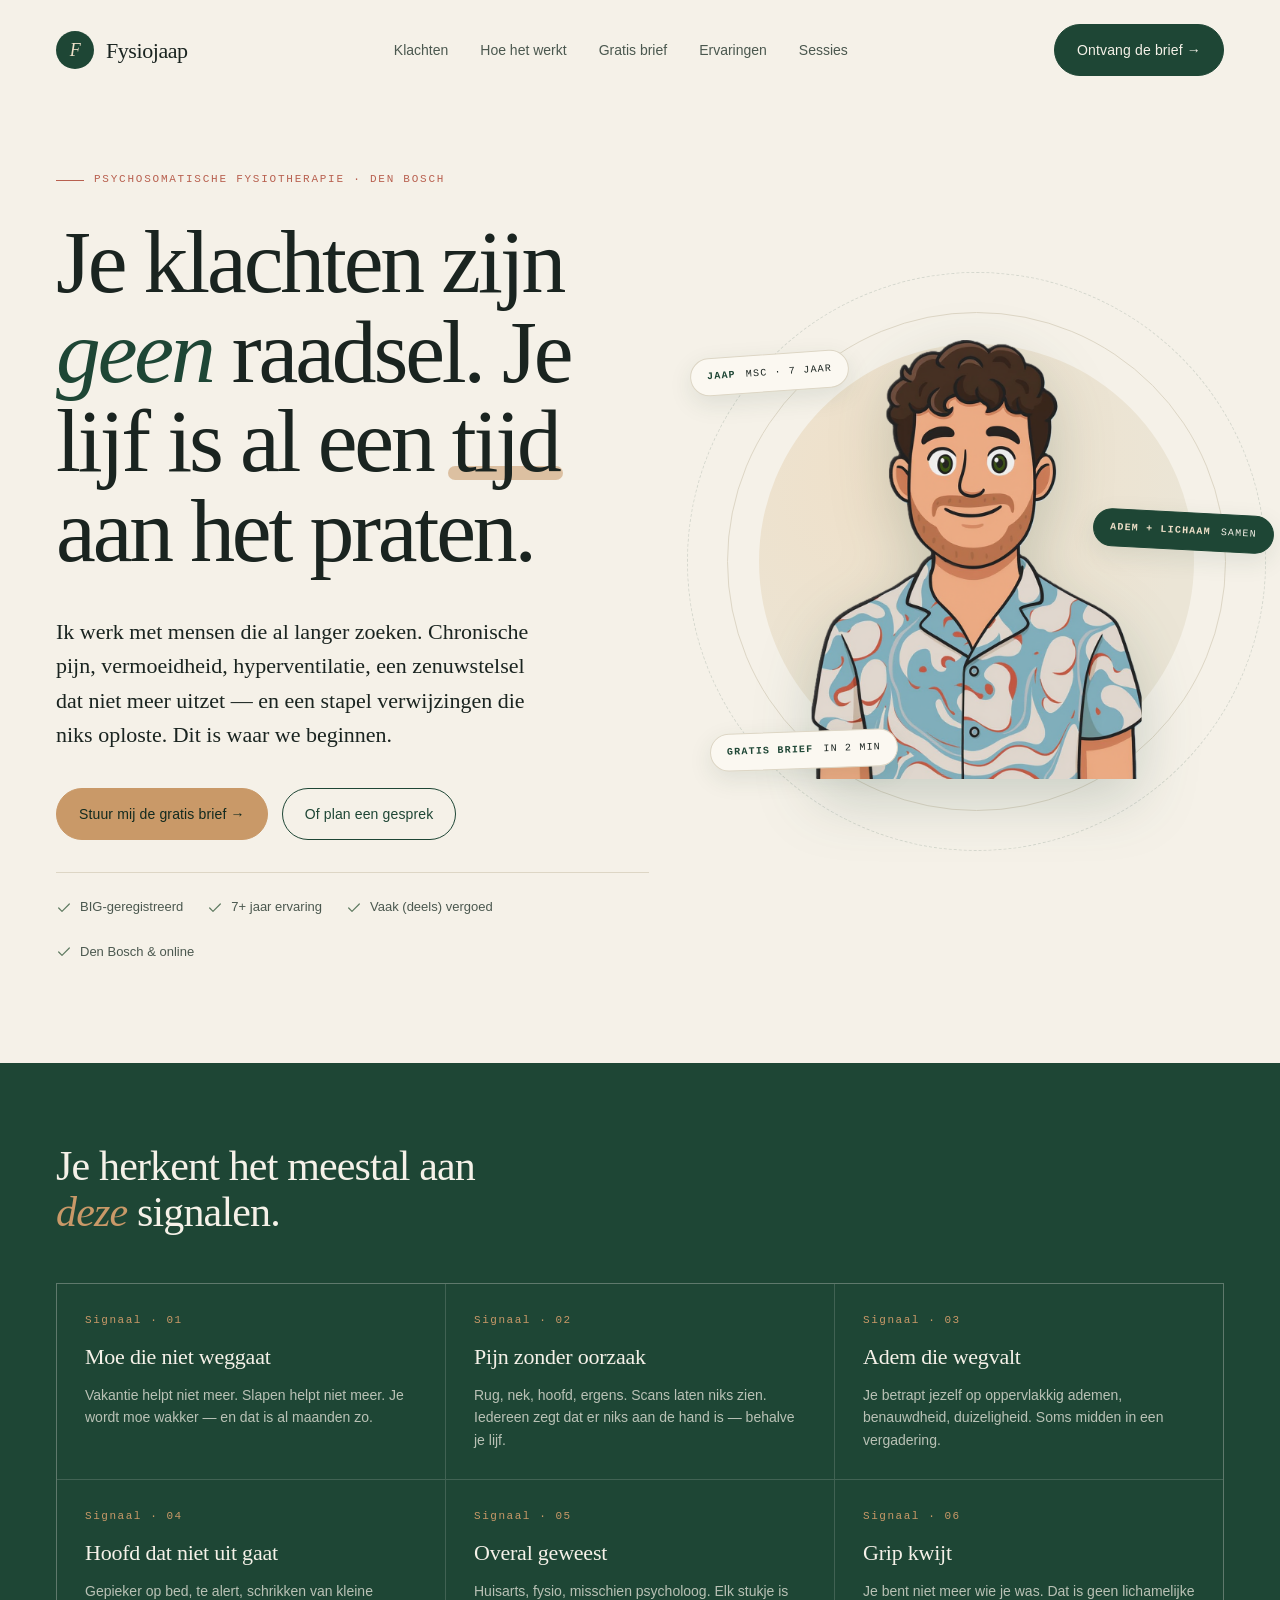
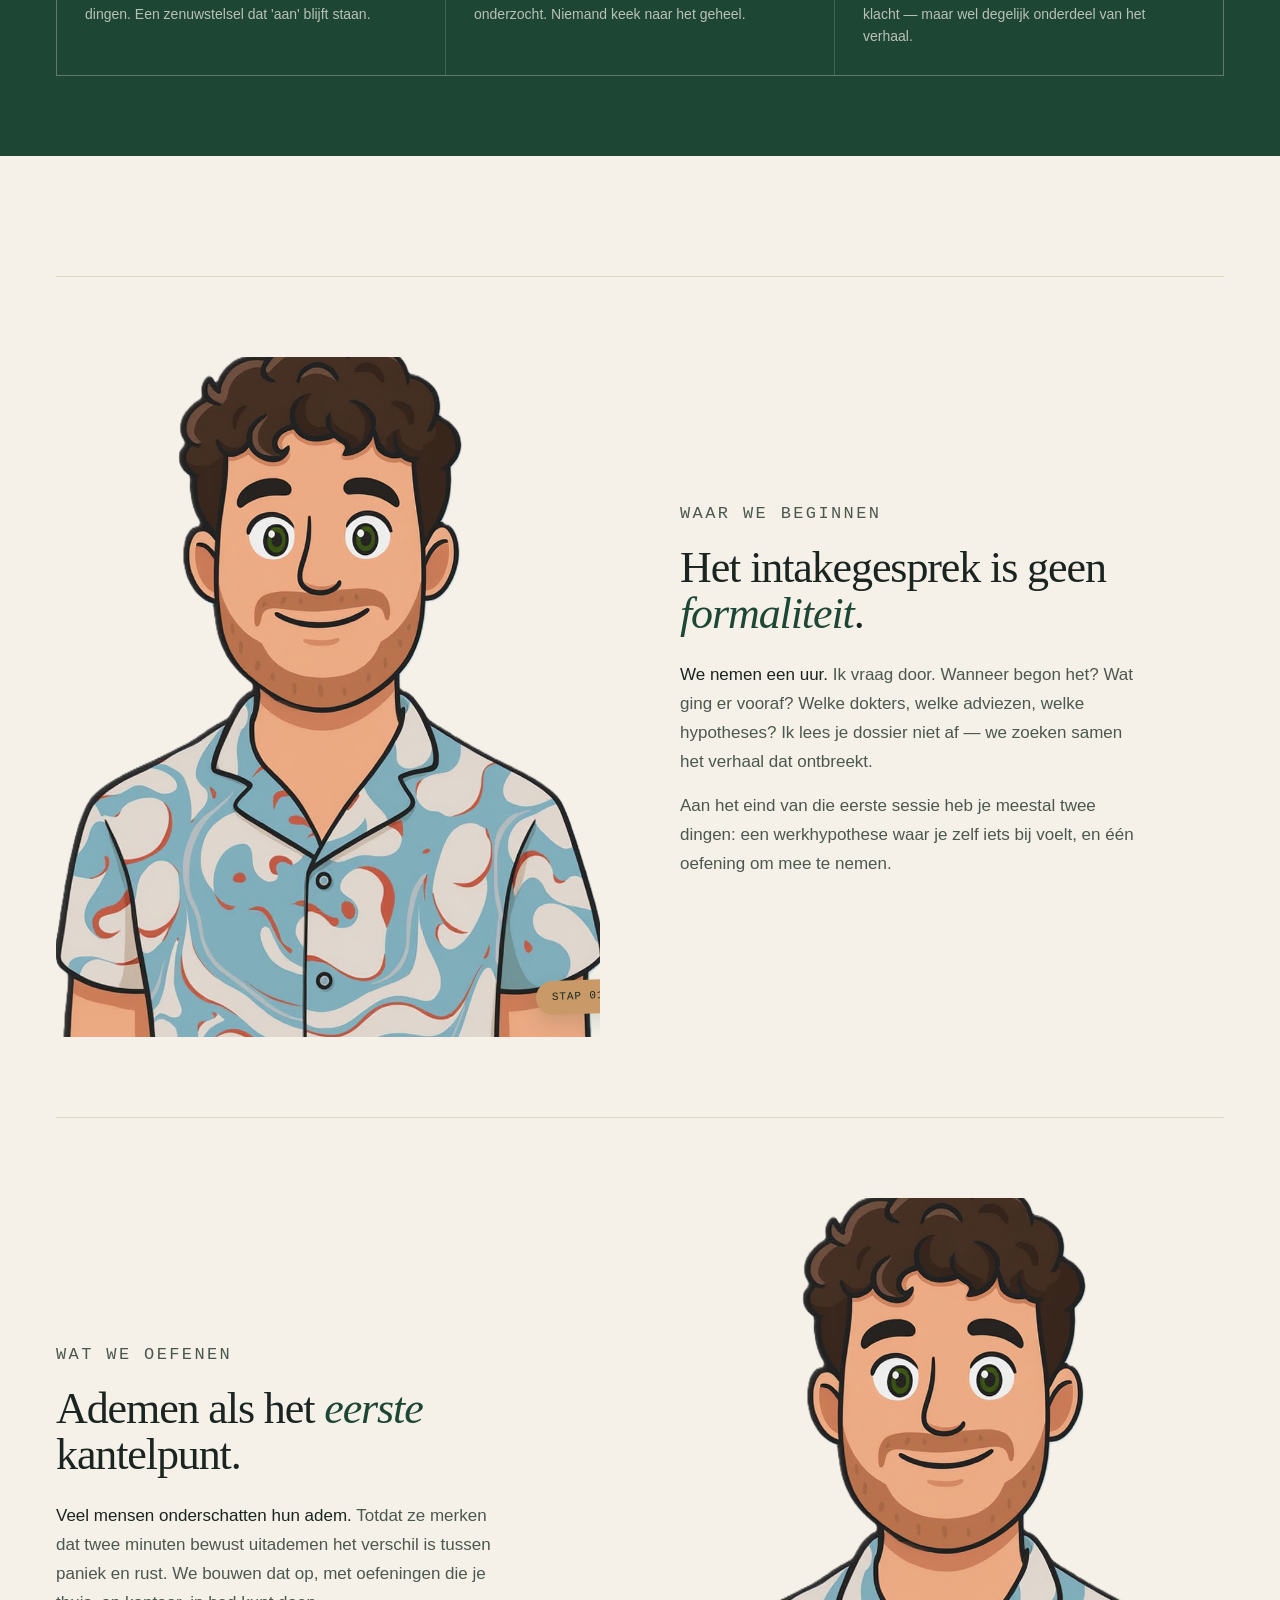
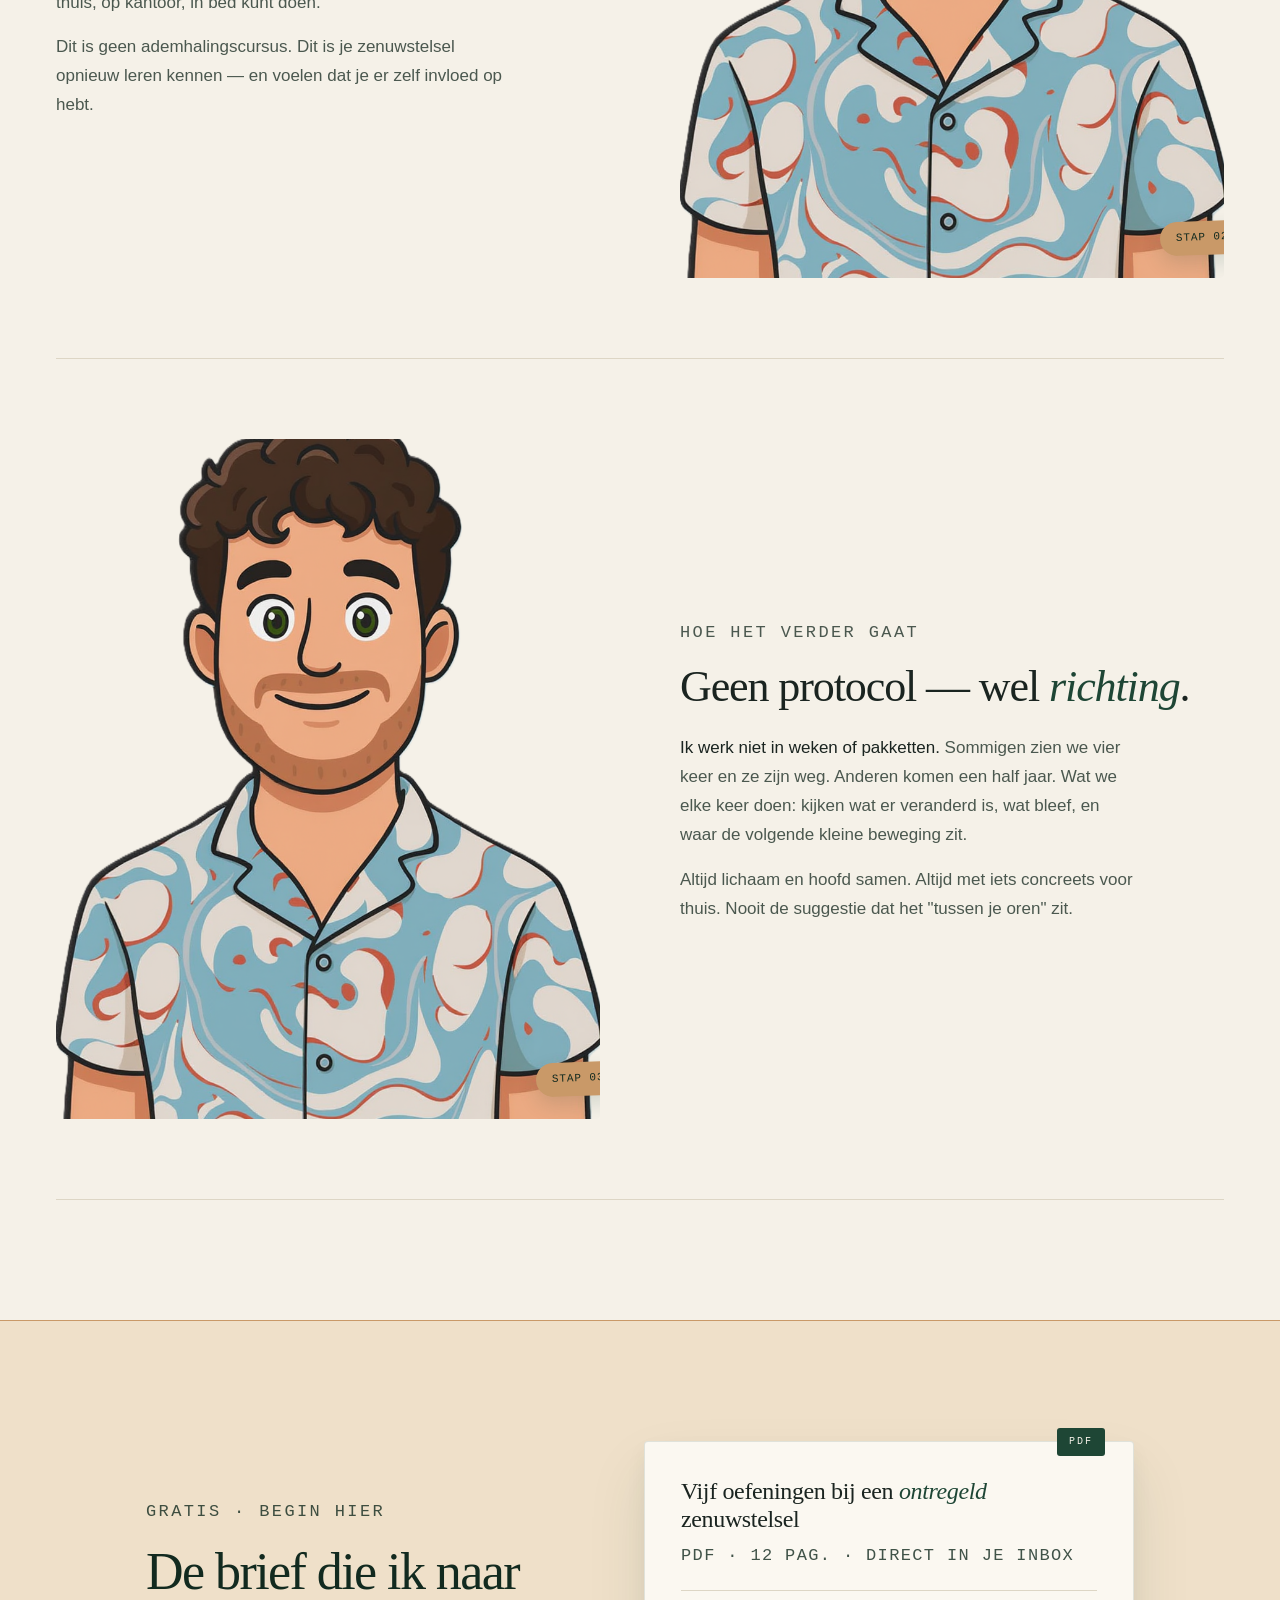
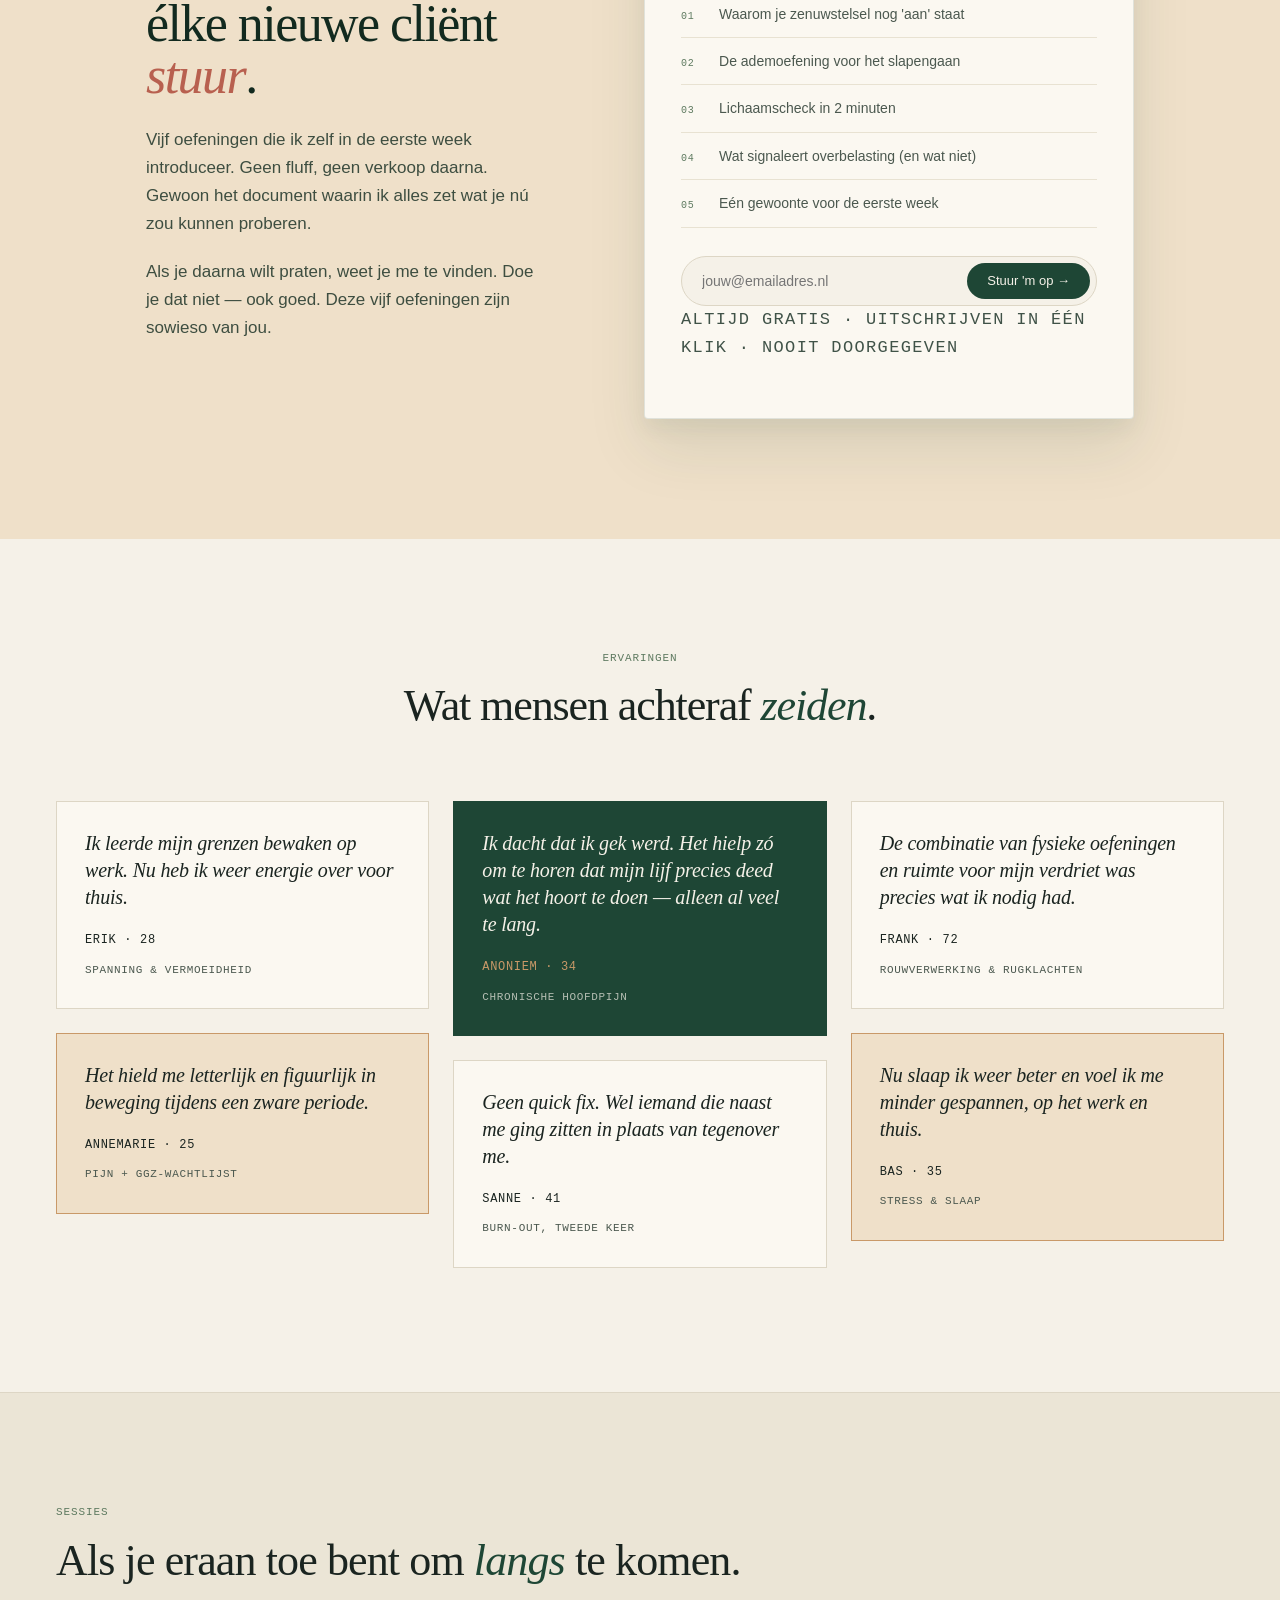
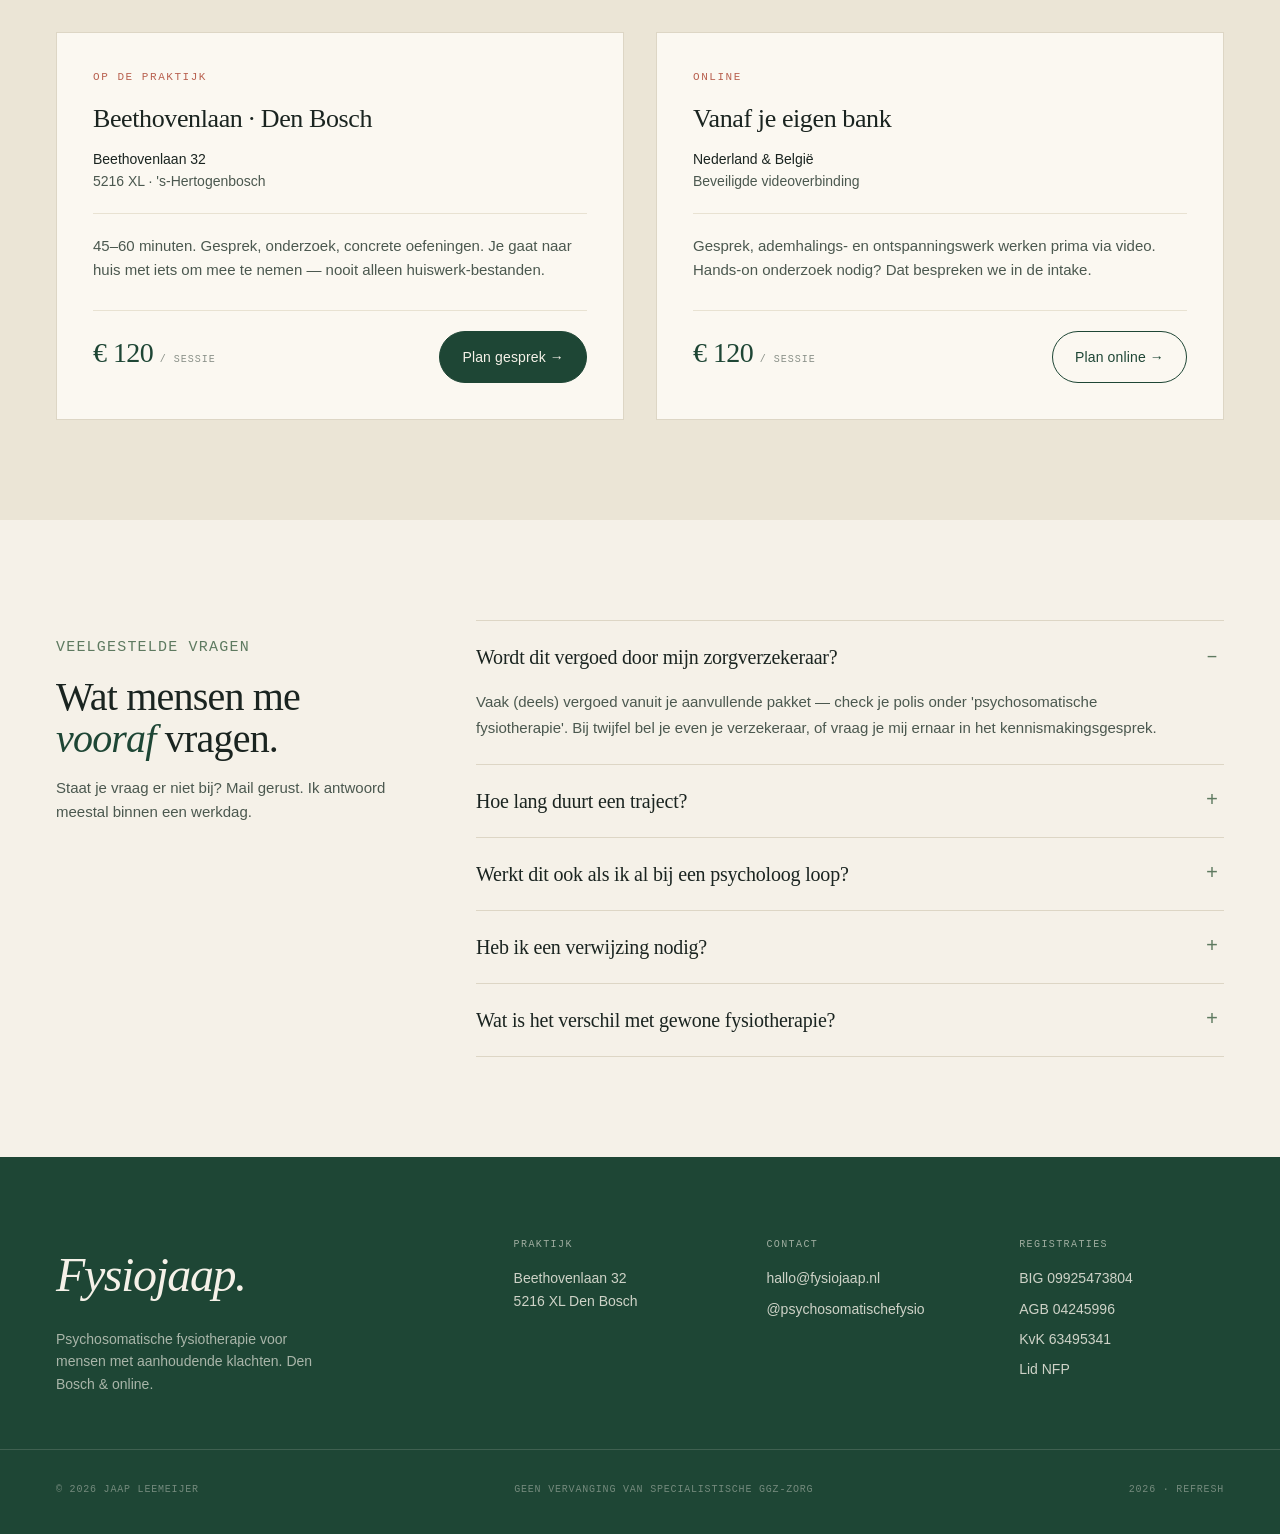
==== commit 3788825d: "last update" ====
--- a/index.html
+++ b/index.html
@@ -243,6 +243,14 @@
 .v2 .band__photo {
   aspect-ratio: 4/5;
   position: relative;
+  overflow: hidden;
+  border-radius: 4px;
+}
+.v2 .band__photo img {
+  width: 100%;
+  height: 100%;
+  object-fit: cover;
+  display: block;
 }
 .v2 .band__photo .photo-ph__label { color: var(--ink-2); }
 .v2 .band__tag {
@@ -463,7 +471,7 @@
 
     <div class="hero__art">
       <div class="hero__disc">
-        <img class="hero__avatar" src="../assets/jaap-avatar.png" alt="Jaap Leemeijer">
+        <img class="hero__avatar" src="assets/jaap-avatar.png" alt="Jaap Leemeijer">
       </div>
       <div class="hero__badge hero__badge--1"><strong>Jaap</strong>MSc · 7 jaar</div>
       <div class="hero__badge hero__badge--2"><strong>Adem + lichaam</strong>samen</div>
@@ -515,11 +523,8 @@
 <section class="story" id="verhaal">
   <div class="stage">
     <div class="band">
-      <div class="photo-ph band__photo">
-        <div class="photo-ph__label">
-          <span>Foto · Spreekkamer met daglicht</span>
-          <span class="photo-ph__tag">4×5 · rust</span>
-        </div>
+      <div class="band__photo">
+        <img src="assets/jaap-portrait.png" alt="Jaap Leemeijer in de spreekkamer">
         <span class="band__tag">Stap 01</span>
       </div>
       <div>
@@ -531,11 +536,8 @@
     </div>
 
     <div class="band band--flip">
-      <div class="photo-ph band__photo">
-        <div class="photo-ph__label">
-          <span>Foto · Ademoefening, detail</span>
-          <span class="photo-ph__tag">4×5 · hands</span>
-        </div>
+      <div class="band__photo">
+        <img src="assets/jaap-portrait.png" alt="Jaap bij een ademoefening">
         <span class="band__tag">Stap 02</span>
       </div>
       <div>
@@ -547,11 +549,8 @@
     </div>
 
     <div class="band">
-      <div class="photo-ph band__photo">
-        <div class="photo-ph__label">
-          <span>Foto · Jaap in sessie met cliënt</span>
-          <span class="photo-ph__tag">4×5 · warm</span>
-        </div>
+      <div class="band__photo">
+        <img src="assets/jaap-portrait.png" alt="Jaap in sessie met cliënt">
         <span class="band__tag">Stap 03</span>
       </div>
       <div>
@@ -642,7 +641,7 @@
         <address><strong>Beethovenlaan 32</strong>5216 XL · 's-Hertogenbosch</address>
         <p>45–60 minuten. Gesprek, onderzoek, concrete oefeningen. Je gaat naar huis met iets om mee te nemen — nooit alleen huiswerk-bestanden.</p>
         <div class="session-card__foot">
-          <span class="session-card__price">€ 85 <small>/ sessie</small></span>
+          <span class="session-card__price">€ 120 <small>/ sessie</small></span>
           <a href="#" class="btn btn--fill">Plan gesprek →</a>
         </div>
       </article>
@@ -652,7 +651,7 @@
         <address><strong>Nederland &amp; België</strong>Beveiligde videoverbinding</address>
         <p>Gesprek, ademhalings- en ontspanningswerk werken prima via video. Hands-on onderzoek nodig? Dat bespreken we in de intake.</p>
         <div class="session-card__foot">
-          <span class="session-card__price">€ 75 <small>/ sessie</small></span>
+          <span class="session-card__price">€ 120 <small>/ sessie</small></span>
           <a href="#" class="btn btn--ghost">Plan online →</a>
         </div>
       </article>
